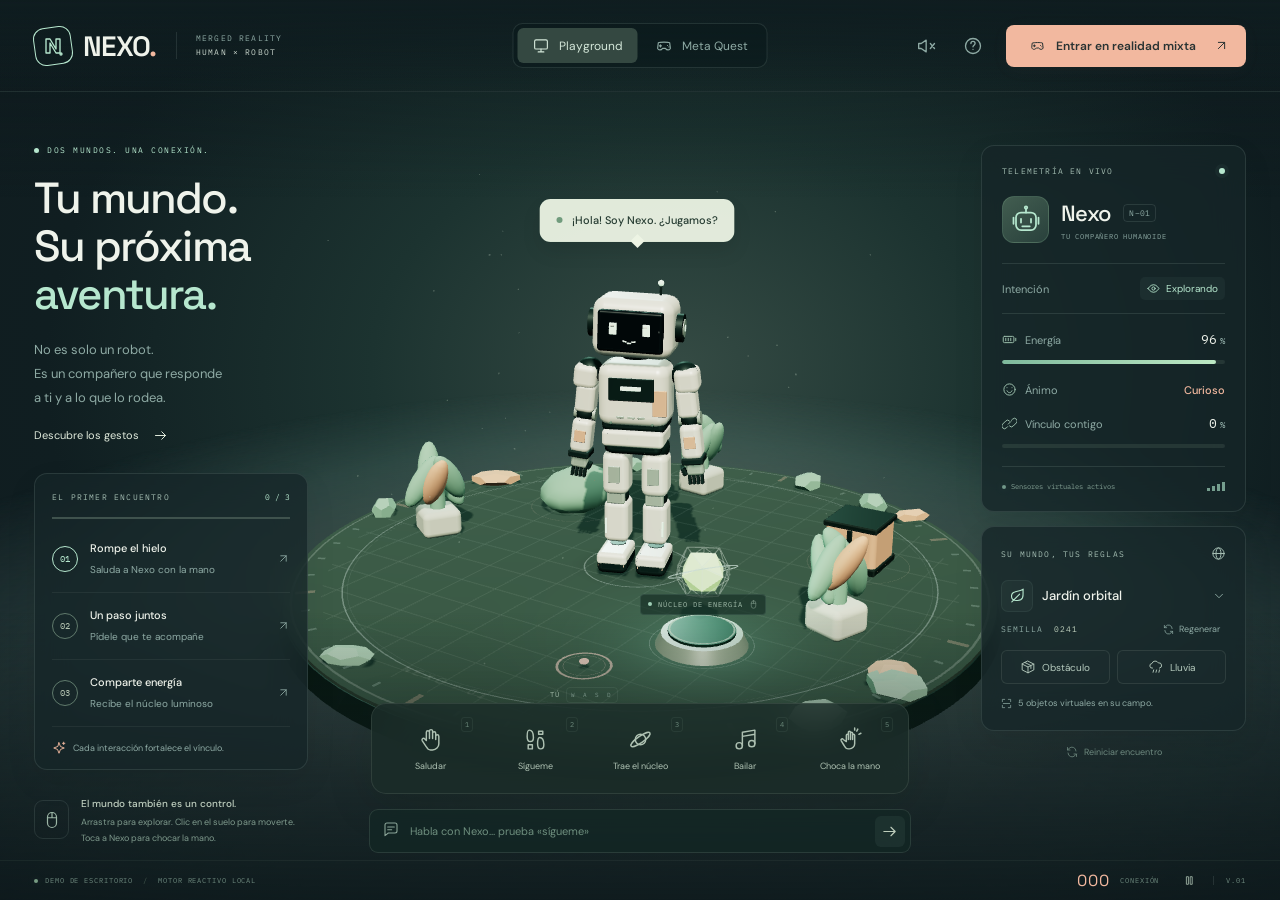
==== index.html @ 4de455b7 "Deploy Nexo as a GitHub Pages site Co-authored-by: arena-agent <297053741+arena-agent@users.noreply." ====
<!doctype html>
<html lang="es">
  <head>
    <meta charset="UTF-8" />
    <meta
      name="viewport"
      content="width=device-width, initial-scale=1, viewport-fit=cover"
    />
    <meta name="theme-color" content="#101d20" />
    <meta
      name="description"
      content="Nexo: un robot humanoide que responde a tus gestos y a un mundo generado. Playground de realidad mixta para Meta Quest 3 y 3S."
    />
    <title>Nexo — entre dos mundos</title>
    <link rel="icon" type="image/svg+xml" href="[data-uri]" />
    <script type="module">(function(){const t=document.createElement("link").relList;if(t&&t.supports&&t.supports("modulepreload"))return;for(const s of document.querySelectorAll('link[rel="modulepreload"]'))n(s);new MutationObserver(s=>{for(const r of s)if(r.type==="childList")for(const o of r.addedNodes)o.tagName==="LINK"&&o.rel==="modulepreload"&&n(o)}).observe(document,{childList:!0,subtree:!0});function e(s){const r={};return s.integrity&&(r.integrity=s.integrity),s.referrerPolicy&&(r.referrerPolicy=s.referrerPolicy),s.crossOrigin==="use-credentials"?r.credentials="include":s.crossOrigin==="anonymous"?r.credentials="omit":r.credentials="same-origin",r}function n(s){if(s.ep)return;s.ep=!0;const r=e(s);fetch(s.href,r)}})();/**
 * @license
 * Copyright 2010-2025 Three.js Authors
 * SPDX-License-Identifier: MIT
 */const Ba="180",Hi={ROTATE:0,DOLLY:1,PAN:2},zi={ROTATE:0,PAN:1,DOLLY_PAN:2,DOLLY_ROTATE:3},lu=0,ml=1,cu=2,ch=1,hh=2,An=3,qn=0,Ve=1,sn=2,Wn=0,Vi=1,gl=2,_l=3,vl=4,hu=5,si=100,uu=101,du=102,fu=103,pu=104,mu=200,gu=201,_u=202,vu=203,qo=204,Yo=205,xu=206,Mu=207,Su=208,yu=209,Eu=210,bu=211,Tu=212,wu=213,Au=214,jo=0,Ko=1,$o=2,Xi=3,Zo=4,Jo=5,Qo=6,ta=7,uh=0,Ru=1,Cu=2,Xn=0,Pu=1,Du=2,Lu=3,dh=4,Iu=5,Uu=6,Nu=7,fh=300,qi=301,Yi=302,ea=303,na=304,Rr=306,ia=1e3,ai=1001,sa=1002,Ze=1003,Fu=1004,Ns=1005,mn=1006,Or=1007,li=1008,xn=1009,ph=1010,mh=1011,xs=1012,za=1013,hi=1014,gn=1015,ws=1016,ka=1017,Ha=1018,Ms=1020,gh=35902,_h=35899,vh=1021,xh=1022,cn=1023,Ss=1026,ys=1027,Va=1028,Ga=1029,Mh=1030,Wa=1031,Xa=1033,fr=33776,pr=33777,mr=33778,gr=33779,ra=35840,oa=35841,aa=35842,la=35843,ca=36196,ha=37492,ua=37496,da=37808,fa=37809,pa=37810,ma=37811,ga=37812,_a=37813,va=37814,xa=37815,Ma=37816,Sa=37817,ya=37818,Ea=37819,ba=37820,Ta=37821,wa=36492,Aa=36494,Ra=36495,Ca=36283,Pa=36284,Da=36285,La=36286,Ou=3200,Bu=3201,Sh=0,zu=1,Vn="",Oe="srgb",ji="srgb-linear",Mr="linear",Qt="srgb",Si=7680,xl=519,ku=512,Hu=513,Vu=514,yh=515,Gu=516,Wu=517,Xu=518,qu=519,Ml=35044,Sl=35048,yl="300 es",_n=2e3,Sr=2001;class di{addEventListener(t,e){this._listeners===void 0&&(this._listeners={});const n=this._listeners;n[t]===void 0&&(n[t]=[]),n[t].indexOf(e)===-1&&n[t].push(e)}hasEventListener(t,e){const n=this._listeners;return n===void 0?!1:n[t]!==void 0&&n[t].indexOf(e)!==-1}removeEventListener(t,e){const n=this._listeners;if(n===void 0)return;const s=n[t];if(s!==void 0){const r=s.indexOf(e);r!==-1&&s.splice(r,1)}}dispatchEvent(t){const e=this._listeners;if(e===void 0)return;const n=e[t.type];if(n!==void 0){t.target=this;const s=n.slice(0);for(let r=0,o=s.length;r<o;r++)s[r].call(this,t);t.target=null}}}const Pe=["00","01","02","03","04","05","06","07","08","09","0a","0b","0c","0d","0e","0f","10","11","12","13","14","15","16","17","18","19","1a","1b","1c","1d","1e","1f","20","21","22","23","24","25","26","27","28","29","2a","2b","2c","2d","2e","2f","30","31","32","33","34","35","36","37","38","39","3a","3b","3c","3d","3e","3f","40","41","42","43","44","45","46","47","48","49","4a","4b","4c","4d","4e","4f","50","51","52","53","54","55","56","57","58","59","5a","5b","5c","5d","5e","5f","60","61","62","63","64","65","66","67","68","69","6a","6b","6c","6d","6e","6f","70","71","72","73","74","75","76","77","78","79","7a","7b","7c","7d","7e","7f","80","81","82","83","84","85","86","87","88","89","8a","8b","8c","8d","8e","8f","90","91","92","93","94","95","96","97","98","99","9a","9b","9c","9d","9e","9f","a0","a1","a2","a3","a4","a5","a6","a7","a8","a9","aa","ab","ac","ad","ae","af","b0","b1","b2","b3","b4","b5","b6","b7","b8","b9","ba","bb","bc","bd","be","bf","c0","c1","c2","c3","c4","c5","c6","c7","c8","c9","ca","cb","cc","cd","ce","cf","d0","d1","d2","d3","d4","d5","d6","d7","d8","d9","da","db","dc","dd","de","df","e0","e1","e2","e3","e4","e5","e6","e7","e8","e9","ea","eb","ec","ed","ee","ef","f0","f1","f2","f3","f4","f5","f6","f7","f8","f9","fa","fb","fc","fd","fe","ff"];let El=1234567;const Gi=Math.PI/180,Es=180/Math.PI;function Zi(){const i=Math.random()*4294967295|0,t=Math.random()*4294967295|0,e=Math.random()*4294967295|0,n=Math.random()*4294967295|0;return(Pe[i&255]+Pe[i>>8&255]+Pe[i>>16&255]+Pe[i>>24&255]+"-"+Pe[t&255]+Pe[t>>8&255]+"-"+Pe[t>>16&15|64]+Pe[t>>24&255]+"-"+Pe[e&63|128]+Pe[e>>8&255]+"-"+Pe[e>>16&255]+Pe[e>>24&255]+Pe[n&255]+Pe[n>>8&255]+Pe[n>>16&255]+Pe[n>>24&255]).toLowerCase()}function Ht(i,t,e){return Math.max(t,Math.min(e,i))}function qa(i,t){return(i%t+t)%t}function Yu(i,t,e,n,s){return n+(i-t)*(s-n)/(e-t)}function ju(i,t,e){return i!==t?(e-i)/(t-i):0}function fs(i,t,e){return(1-e)*i+e*t}function Ku(i,t,e,n){return fs(i,t,1-Math.exp(-e*n))}function $u(i,t=1){return t-Math.abs(qa(i,t*2)-t)}function Zu(i,t,e){return i<=t?0:i>=e?1:(i=(i-t)/(e-t),i*i*(3-2*i))}function Ju(i,t,e){return i<=t?0:i>=e?1:(i=(i-t)/(e-t),i*i*i*(i*(i*6-15)+10))}function Qu(i,t){return i+Math.floor(Math.random()*(t-i+1))}function td(i,t){return i+Math.random()*(t-i)}function ed(i){return i*(.5-Math.random())}function nd(i){i!==void 0&&(El=i);let t=El+=1831565813;return t=Math.imul(t^t>>>15,t|1),t^=t+Math.imul(t^t>>>7,t|61),((t^t>>>14)>>>0)/4294967296}function id(i){return i*Gi}function sd(i){return i*Es}function rd(i){return(i&i-1)===0&&i!==0}function od(i){return Math.pow(2,Math.ceil(Math.log(i)/Math.LN2))}function ad(i){return Math.pow(2,Math.floor(Math.log(i)/Math.LN2))}function ld(i,t,e,n,s){const r=Math.cos,o=Math.sin,a=r(e/2),l=o(e/2),c=r((t+n)/2),d=o((t+n)/2),u=r((t-n)/2),p=o((t-n)/2),f=r((n-t)/2),g=o((n-t)/2);switch(s){case"XYX":i.set(a*d,l*u,l*p,a*c);break;case"YZY":i.set(l*p,a*d,l*u,a*c);break;case"ZXZ":i.set(l*u,l*p,a*d,a*c);break;case"XZX":i.set(a*d,l*g,l*f,a*c);break;case"YXY":i.set(l*f,a*d,l*g,a*c);break;case"ZYZ":i.set(l*g,l*f,a*d,a*c);break;default:console.warn("THREE.MathUtils: .setQuaternionFromProperEuler() encountered an unknown order: "+s)}}function Bi(i,t){switch(t.constructor){case Float32Array:return i;case Uint32Array:return i/4294967295;case Uint16Array:return i/65535;case Uint8Array:return i/255;case Int32Array:return Math.max(i/2147483647,-1);case Int16Array:return Math.max(i/32767,-1);case Int8Array:return Math.max(i/127,-1);default:throw new Error("Invalid component type.")}}function Ne(i,t){switch(t.constructor){case Float32Array:return i;case Uint32Array:return Math.round(i*4294967295);case Uint16Array:return Math.round(i*65535);case Uint8Array:return Math.round(i*255);case Int32Array:return Math.round(i*2147483647);case Int16Array:return Math.round(i*32767);case Int8Array:return Math.round(i*127);default:throw new Error("Invalid component type.")}}const Pn={DEG2RAD:Gi,RAD2DEG:Es,generateUUID:Zi,clamp:Ht,euclideanModulo:qa,mapLinear:Yu,inverseLerp:ju,lerp:fs,damp:Ku,pingpong:$u,smoothstep:Zu,smootherstep:Ju,randInt:Qu,randFloat:td,randFloatSpread:ed,seededRandom:nd,degToRad:id,radToDeg:sd,isPowerOfTwo:rd,ceilPowerOfTwo:od,floorPowerOfTwo:ad,setQuaternionFromProperEuler:ld,normalize:Ne,denormalize:Bi};class Rt{constructor(t=0,e=0){Rt.prototype.isVector2=!0,this.x=t,this.y=e}get width(){return this.x}set width(t){this.x=t}get height(){return this.y}set height(t){this.y=t}set(t,e){return this.x=t,this.y=e,this}setScalar(t){return this.x=t,this.y=t,this}setX(t){return this.x=t,this}setY(t){return this.y=t,this}setComponent(t,e){switch(t){case 0:this.x=e;break;case 1:this.y=e;break;default:throw new Error("index is out of range: "+t)}return this}getComponent(t){switch(t){case 0:return this.x;case 1:return this.y;default:throw new Error("index is out of range: "+t)}}clone(){return new this.constructor(this.x,this.y)}copy(t){return this.x=t.x,this.y=t.y,this}add(t){return this.x+=t.x,this.y+=t.y,this}addScalar(t){return this.x+=t,this.y+=t,this}addVectors(t,e){return this.x=t.x+e.x,this.y=t.y+e.y,this}addScaledVector(t,e){return this.x+=t.x*e,this.y+=t.y*e,this}sub(t){return this.x-=t.x,this.y-=t.y,this}subScalar(t){return this.x-=t,this.y-=t,this}subVectors(t,e){return this.x=t.x-e.x,this.y=t.y-e.y,this}multiply(t){return this.x*=t.x,this.y*=t.y,this}multiplyScalar(t){return this.x*=t,this.y*=t,this}divide(t){return this.x/=t.x,this.y/=t.y,this}divideScalar(t){return this.multiplyScalar(1/t)}applyMatrix3(t){const e=this.x,n=this.y,s=t.elements;return this.x=s[0]*e+s[3]*n+s[6],this.y=s[1]*e+s[4]*n+s[7],this}min(t){return this.x=Math.min(this.x,t.x),this.y=Math.min(this.y,t.y),this}max(t){return this.x=Math.max(this.x,t.x),this.y=Math.max(this.y,t.y),this}clamp(t,e){return this.x=Ht(this.x,t.x,e.x),this.y=Ht(this.y,t.y,e.y),this}clampScalar(t,e){return this.x=Ht(this.x,t,e),this.y=Ht(this.y,t,e),this}clampLength(t,e){const n=this.length();return this.divideScalar(n||1).multiplyScalar(Ht(n,t,e))}floor(){return this.x=Math.floor(this.x),this.y=Math.floor(this.y),this}ceil(){return this.x=Math.ceil(this.x),this.y=Math.ceil(this.y),this}round(){return this.x=Math.round(this.x),this.y=Math.round(this.y),this}roundToZero(){return this.x=Math.trunc(this.x),this.y=Math.trunc(this.y),this}negate(){return this.x=-this.x,this.y=-this.y,this}dot(t){return this.x*t.x+this.y*t.y}cross(t){return this.x*t.y-this.y*t.x}lengthSq(){return this.x*this.x+this.y*this.y}length(){return Math.sqrt(this.x*this.x+this.y*this.y)}manhattanLength(){return Math.abs(this.x)+Math.abs(this.y)}normalize(){return this.divideScalar(this.length()||1)}angle(){return Math.atan2(-this.y,-this.x)+Math.PI}angleTo(t){const e=Math.sqrt(this.lengthSq()*t.lengthSq());if(e===0)return Math.PI/2;const n=this.dot(t)/e;return Math.acos(Ht(n,-1,1))}distanceTo(t){return Math.sqrt(this.distanceToSquared(t))}distanceToSquared(t){const e=this.x-t.x,n=this.y-t.y;return e*e+n*n}manhattanDistanceTo(t){return Math.abs(this.x-t.x)+Math.abs(this.y-t.y)}setLength(t){return this.normalize().multiplyScalar(t)}lerp(t,e){return this.x+=(t.x-this.x)*e,this.y+=(t.y-this.y)*e,this}lerpVectors(t,e,n){return this.x=t.x+(e.x-t.x)*n,this.y=t.y+(e.y-t.y)*n,this}equals(t){return t.x===this.x&&t.y===this.y}fromArray(t,e=0){return this.x=t[e],this.y=t[e+1],this}toArray(t=[],e=0){return t[e]=this.x,t[e+1]=this.y,t}fromBufferAttribute(t,e){return this.x=t.getX(e),this.y=t.getY(e),this}rotateAround(t,e){const n=Math.cos(e),s=Math.sin(e),r=this.x-t.x,o=this.y-t.y;return this.x=r*n-o*s+t.x,this.y=r*s+o*n+t.y,this}random(){return this.x=Math.random(),this.y=Math.random(),this}*[Symbol.iterator](){yield this.x,yield this.y}}class Ln{constructor(t=0,e=0,n=0,s=1){this.isQuaternion=!0,this._x=t,this._y=e,this._z=n,this._w=s}static slerpFlat(t,e,n,s,r,o,a){let l=n[s+0],c=n[s+1],d=n[s+2],u=n[s+3];const p=r[o+0],f=r[o+1],g=r[o+2],_=r[o+3];if(a===0){t[e+0]=l,t[e+1]=c,t[e+2]=d,t[e+3]=u;return}if(a===1){t[e+0]=p,t[e+1]=f,t[e+2]=g,t[e+3]=_;return}if(u!==_||l!==p||c!==f||d!==g){let m=1-a;const h=l*p+c*f+d*g+u*_,y=h>=0?1:-1,E=1-h*h;if(E>Number.EPSILON){const R=Math.sqrt(E),T=Math.atan2(R,h*y);m=Math.sin(m*T)/R,a=Math.sin(a*T)/R}const x=a*y;if(l=l*m+p*x,c=c*m+f*x,d=d*m+g*x,u=u*m+_*x,m===1-a){const R=1/Math.sqrt(l*l+c*c+d*d+u*u);l*=R,c*=R,d*=R,u*=R}}t[e]=l,t[e+1]=c,t[e+2]=d,t[e+3]=u}static multiplyQuaternionsFlat(t,e,n,s,r,o){const a=n[s],l=n[s+1],c=n[s+2],d=n[s+3],u=r[o],p=r[o+1],f=r[o+2],g=r[o+3];return t[e]=a*g+d*u+l*f-c*p,t[e+1]=l*g+d*p+c*u-a*f,t[e+2]=c*g+d*f+a*p-l*u,t[e+3]=d*g-a*u-l*p-c*f,t}get x(){return this._x}set x(t){this._x=t,this._onChangeCallback()}get y(){return this._y}set y(t){this._y=t,this._onChangeCallback()}get z(){return this._z}set z(t){this._z=t,this._onChangeCallback()}get w(){return this._w}set w(t){this._w=t,this._onChangeCallback()}set(t,e,n,s){return this._x=t,this._y=e,this._z=n,this._w=s,this._onChangeCallback(),this}clone(){return new this.constructor(this._x,this._y,this._z,this._w)}copy(t){return this._x=t.x,this._y=t.y,this._z=t.z,this._w=t.w,this._onChangeCallback(),this}setFromEuler(t,e=!0){const n=t._x,s=t._y,r=t._z,o=t._order,a=Math.cos,l=Math.sin,c=a(n/2),d=a(s/2),u=a(r/2),p=l(n/2),f=l(s/2),g=l(r/2);switch(o){case"XYZ":this._x=p*d*u+c*f*g,this._y=c*f*u-p*d*g,this._z=c*d*g+p*f*u,this._w=c*d*u-p*f*g;break;case"YXZ":this._x=p*d*u+c*f*g,this._y=c*f*u-p*d*g,this._z=c*d*g-p*f*u,this._w=c*d*u+p*f*g;break;case"ZXY":this._x=p*d*u-c*f*g,this._y=c*f*u+p*d*g,this._z=c*d*g+p*f*u,this._w=c*d*u-p*f*g;break;case"ZYX":this._x=p*d*u-c*f*g,this._y=c*f*u+p*d*g,this._z=c*d*g-p*f*u,this._w=c*d*u+p*f*g;break;case"YZX":this._x=p*d*u+c*f*g,this._y=c*f*u+p*d*g,this._z=c*d*g-p*f*u,this._w=c*d*u-p*f*g;break;case"XZY":this._x=p*d*u-c*f*g,this._y=c*f*u-p*d*g,this._z=c*d*g+p*f*u,this._w=c*d*u+p*f*g;break;default:console.warn("THREE.Quaternion: .setFromEuler() encountered an unknown order: "+o)}return e===!0&&this._onChangeCallback(),this}setFromAxisAngle(t,e){const n=e/2,s=Math.sin(n);return this._x=t.x*s,this._y=t.y*s,this._z=t.z*s,this._w=Math.cos(n),this._onChangeCallback(),this}setFromRotationMatrix(t){const e=t.elements,n=e[0],s=e[4],r=e[8],o=e[1],a=e[5],l=e[9],c=e[2],d=e[6],u=e[10],p=n+a+u;if(p>0){const f=.5/Math.sqrt(p+1);this._w=.25/f,this._x=(d-l)*f,this._y=(r-c)*f,this._z=(o-s)*f}else if(n>a&&n>u){const f=2*Math.sqrt(1+n-a-u);this._w=(d-l)/f,this._x=.25*f,this._y=(s+o)/f,this._z=(r+c)/f}else if(a>u){const f=2*Math.sqrt(1+a-n-u);this._w=(r-c)/f,this._x=(s+o)/f,this._y=.25*f,this._z=(l+d)/f}else{const f=2*Math.sqrt(1+u-n-a);this._w=(o-s)/f,this._x=(r+c)/f,this._y=(l+d)/f,this._z=.25*f}return this._onChangeCallback(),this}setFromUnitVectors(t,e){let n=t.dot(e)+1;return n<1e-8?(n=0,Math.abs(t.x)>Math.abs(t.z)?(this._x=-t.y,this._y=t.x,this._z=0,this._w=n):(this._x=0,this._y=-t.z,this._z=t.y,this._w=n)):(this._x=t.y*e.z-t.z*e.y,this._y=t.z*e.x-t.x*e.z,this._z=t.x*e.y-t.y*e.x,this._w=n),this.normalize()}angleTo(t){return 2*Math.acos(Math.abs(Ht(this.dot(t),-1,1)))}rotateTowards(t,e){const n=this.angleTo(t);if(n===0)return this;const s=Math.min(1,e/n);return this.slerp(t,s),this}identity(){return this.set(0,0,0,1)}invert(){return this.conjugate()}conjugate(){return this._x*=-1,this._y*=-1,this._z*=-1,this._onChangeCallback(),this}dot(t){return this._x*t._x+this._y*t._y+this._z*t._z+this._w*t._w}lengthSq(){return this._x*this._x+this._y*this._y+this._z*this._z+this._w*this._w}length(){return Math.sqrt(this._x*this._x+this._y*this._y+this._z*this._z+this._w*this._w)}normalize(){let t=this.length();return t===0?(this._x=0,this._y=0,this._z=0,this._w=1):(t=1/t,this._x=this._x*t,this._y=this._y*t,this._z=this._z*t,this._w=this._w*t),this._onChangeCallback(),this}multiply(t){return this.multiplyQuaternions(this,t)}premultiply(t){return this.multiplyQuaternions(t,this)}multiplyQuaternions(t,e){const n=t._x,s=t._y,r=t._z,o=t._w,a=e._x,l=e._y,c=e._z,d=e._w;return this._x=n*d+o*a+s*c-r*l,this._y=s*d+o*l+r*a-n*c,this._z=r*d+o*c+n*l-s*a,this._w=o*d-n*a-s*l-r*c,this._onChangeCallback(),this}slerp(t,e){if(e===0)return this;if(e===1)return this.copy(t);const n=this._x,s=this._y,r=this._z,o=this._w;let a=o*t._w+n*t._x+s*t._y+r*t._z;if(a<0?(this._w=-t._w,this._x=-t._x,this._y=-t._y,this._z=-t._z,a=-a):this.copy(t),a>=1)return this._w=o,this._x=n,this._y=s,this._z=r,this;const l=1-a*a;if(l<=Number.EPSILON){const f=1-e;return this._w=f*o+e*this._w,this._x=f*n+e*this._x,this._y=f*s+e*this._y,this._z=f*r+e*this._z,this.normalize(),this}const c=Math.sqrt(l),d=Math.atan2(c,a),u=Math.sin((1-e)*d)/c,p=Math.sin(e*d)/c;return this._w=o*u+this._w*p,this._x=n*u+this._x*p,this._y=s*u+this._y*p,this._z=r*u+this._z*p,this._onChangeCallback(),this}slerpQuaternions(t,e,n){return this.copy(t).slerp(e,n)}random(){const t=2*Math.PI*Math.random(),e=2*Math.PI*Math.random(),n=Math.random(),s=Math.sqrt(1-n),r=Math.sqrt(n);return this.set(s*Math.sin(t),s*Math.cos(t),r*Math.sin(e),r*Math.cos(e))}equals(t){return t._x===this._x&&t._y===this._y&&t._z===this._z&&t._w===this._w}fromArray(t,e=0){return this._x=t[e],this._y=t[e+1],this._z=t[e+2],this._w=t[e+3],this._onChangeCallback(),this}toArray(t=[],e=0){return t[e]=this._x,t[e+1]=this._y,t[e+2]=this._z,t[e+3]=this._w,t}fromBufferAttribute(t,e){return this._x=t.getX(e),this._y=t.getY(e),this._z=t.getZ(e),this._w=t.getW(e),this._onChangeCallback(),this}toJSON(){return this.toArray()}_onChange(t){return this._onChangeCallback=t,this}_onChangeCallback(){}*[Symbol.iterator](){yield this._x,yield this._y,yield this._z,yield this._w}}class D{constructor(t=0,e=0,n=0){D.prototype.isVector3=!0,this.x=t,this.y=e,this.z=n}set(t,e,n){return n===void 0&&(n=this.z),this.x=t,this.y=e,this.z=n,this}setScalar(t){return this.x=t,this.y=t,this.z=t,this}setX(t){return this.x=t,this}setY(t){return this.y=t,this}setZ(t){return this.z=t,this}setComponent(t,e){switch(t){case 0:this.x=e;break;case 1:this.y=e;break;case 2:this.z=e;break;default:throw new Error("index is out of range: "+t)}return this}getComponent(t){switch(t){case 0:return this.x;case 1:return this.y;case 2:return this.z;default:throw new Error("index is out of range: "+t)}}clone(){return new this.constructor(this.x,this.y,this.z)}copy(t){return this.x=t.x,this.y=t.y,this.z=t.z,this}add(t){return this.x+=t.x,this.y+=t.y,this.z+=t.z,this}addScalar(t){return this.x+=t,this.y+=t,this.z+=t,this}addVectors(t,e){return this.x=t.x+e.x,this.y=t.y+e.y,this.z=t.z+e.z,this}addScaledVector(t,e){return this.x+=t.x*e,this.y+=t.y*e,this.z+=t.z*e,this}sub(t){return this.x-=t.x,this.y-=t.y,this.z-=t.z,this}subScalar(t){return this.x-=t,this.y-=t,this.z-=t,this}subVectors(t,e){return this.x=t.x-e.x,this.y=t.y-e.y,this.z=t.z-e.z,this}multiply(t){return this.x*=t.x,this.y*=t.y,this.z*=t.z,this}multiplyScalar(t){return this.x*=t,this.y*=t,this.z*=t,this}multiplyVectors(t,e){return this.x=t.x*e.x,this.y=t.y*e.y,this.z=t.z*e.z,this}applyEuler(t){return this.applyQuaternion(bl.setFromEuler(t))}applyAxisAngle(t,e){return this.applyQuaternion(bl.setFromAxisAngle(t,e))}applyMatrix3(t){const e=this.x,n=this.y,s=this.z,r=t.elements;return this.x=r[0]*e+r[3]*n+r[6]*s,this.y=r[1]*e+r[4]*n+r[7]*s,this.z=r[2]*e+r[5]*n+r[8]*s,this}applyNormalMatrix(t){return this.applyMatrix3(t).normalize()}applyMatrix4(t){const e=this.x,n=this.y,s=this.z,r=t.elements,o=1/(r[3]*e+r[7]*n+r[11]*s+r[15]);return this.x=(r[0]*e+r[4]*n+r[8]*s+r[12])*o,this.y=(r[1]*e+r[5]*n+r[9]*s+r[13])*o,this.z=(r[2]*e+r[6]*n+r[10]*s+r[14])*o,this}applyQuaternion(t){const e=this.x,n=this.y,s=this.z,r=t.x,o=t.y,a=t.z,l=t.w,c=2*(o*s-a*n),d=2*(a*e-r*s),u=2*(r*n-o*e);return this.x=e+l*c+o*u-a*d,this.y=n+l*d+a*c-r*u,this.z=s+l*u+r*d-o*c,this}project(t){return this.applyMatrix4(t.matrixWorldInverse).applyMatrix4(t.projectionMatrix)}unproject(t){return this.applyMatrix4(t.projectionMatrixInverse).applyMatrix4(t.matrixWorld)}transformDirection(t){const e=this.x,n=this.y,s=this.z,r=t.elements;return this.x=r[0]*e+r[4]*n+r[8]*s,this.y=r[1]*e+r[5]*n+r[9]*s,this.z=r[2]*e+r[6]*n+r[10]*s,this.normalize()}divide(t){return this.x/=t.x,this.y/=t.y,this.z/=t.z,this}divideScalar(t){return this.multiplyScalar(1/t)}min(t){return this.x=Math.min(this.x,t.x),this.y=Math.min(this.y,t.y),this.z=Math.min(this.z,t.z),this}max(t){return this.x=Math.max(this.x,t.x),this.y=Math.max(this.y,t.y),this.z=Math.max(this.z,t.z),this}clamp(t,e){return this.x=Ht(this.x,t.x,e.x),this.y=Ht(this.y,t.y,e.y),this.z=Ht(this.z,t.z,e.z),this}clampScalar(t,e){return this.x=Ht(this.x,t,e),this.y=Ht(this.y,t,e),this.z=Ht(this.z,t,e),this}clampLength(t,e){const n=this.length();return this.divideScalar(n||1).multiplyScalar(Ht(n,t,e))}floor(){return this.x=Math.floor(this.x),this.y=Math.floor(this.y),this.z=Math.floor(this.z),this}ceil(){return this.x=Math.ceil(this.x),this.y=Math.ceil(this.y),this.z=Math.ceil(this.z),this}round(){return this.x=Math.round(this.x),this.y=Math.round(this.y),this.z=Math.round(this.z),this}roundToZero(){return this.x=Math.trunc(this.x),this.y=Math.trunc(this.y),this.z=Math.trunc(this.z),this}negate(){return this.x=-this.x,this.y=-this.y,this.z=-this.z,this}dot(t){return this.x*t.x+this.y*t.y+this.z*t.z}lengthSq(){return this.x*this.x+this.y*this.y+this.z*this.z}length(){return Math.sqrt(this.x*this.x+this.y*this.y+this.z*this.z)}manhattanLength(){return Math.abs(this.x)+Math.abs(this.y)+Math.abs(this.z)}normalize(){return this.divideScalar(this.length()||1)}setLength(t){return this.normalize().multiplyScalar(t)}lerp(t,e){return this.x+=(t.x-this.x)*e,this.y+=(t.y-this.y)*e,this.z+=(t.z-this.z)*e,this}lerpVectors(t,e,n){return this.x=t.x+(e.x-t.x)*n,this.y=t.y+(e.y-t.y)*n,this.z=t.z+(e.z-t.z)*n,this}cross(t){return this.crossVectors(this,t)}crossVectors(t,e){const n=t.x,s=t.y,r=t.z,o=e.x,a=e.y,l=e.z;return this.x=s*l-r*a,this.y=r*o-n*l,this.z=n*a-s*o,this}projectOnVector(t){const e=t.lengthSq();if(e===0)return this.set(0,0,0);const n=t.dot(this)/e;return this.copy(t).multiplyScalar(n)}projectOnPlane(t){return Br.copy(this).projectOnVector(t),this.sub(Br)}reflect(t){return this.sub(Br.copy(t).multiplyScalar(2*this.dot(t)))}angleTo(t){const e=Math.sqrt(this.lengthSq()*t.lengthSq());if(e===0)return Math.PI/2;const n=this.dot(t)/e;return Math.acos(Ht(n,-1,1))}distanceTo(t){return Math.sqrt(this.distanceToSquared(t))}distanceToSquared(t){const e=this.x-t.x,n=this.y-t.y,s=this.z-t.z;return e*e+n*n+s*s}manhattanDistanceTo(t){return Math.abs(this.x-t.x)+Math.abs(this.y-t.y)+Math.abs(this.z-t.z)}setFromSpherical(t){return this.setFromSphericalCoords(t.radius,t.phi,t.theta)}setFromSphericalCoords(t,e,n){const s=Math.sin(e)*t;return this.x=s*Math.sin(n),this.y=Math.cos(e)*t,this.z=s*Math.cos(n),this}setFromCylindrical(t){return this.setFromCylindricalCoords(t.radius,t.theta,t.y)}setFromCylindricalCoords(t,e,n){return this.x=t*Math.sin(e),this.y=n,this.z=t*Math.cos(e),this}setFromMatrixPosition(t){const e=t.elements;return this.x=e[12],this.y=e[13],this.z=e[14],this}setFromMatrixScale(t){const e=this.setFromMatrixColumn(t,0).length(),n=this.setFromMatrixColumn(t,1).length(),s=this.setFromMatrixColumn(t,2).length();return this.x=e,this.y=n,this.z=s,this}setFromMatrixColumn(t,e){return this.fromArray(t.elements,e*4)}setFromMatrix3Column(t,e){return this.fromArray(t.elements,e*3)}setFromEuler(t){return this.x=t._x,this.y=t._y,this.z=t._z,this}setFromColor(t){return this.x=t.r,this.y=t.g,this.z=t.b,this}equals(t){return t.x===this.x&&t.y===this.y&&t.z===this.z}fromArray(t,e=0){return this.x=t[e],this.y=t[e+1],this.z=t[e+2],this}toArray(t=[],e=0){return t[e]=this.x,t[e+1]=this.y,t[e+2]=this.z,t}fromBufferAttribute(t,e){return this.x=t.getX(e),this.y=t.getY(e),this.z=t.getZ(e),this}random(){return this.x=Math.random(),this.y=Math.random(),this.z=Math.random(),this}randomDirection(){const t=Math.random()*Math.PI*2,e=Math.random()*2-1,n=Math.sqrt(1-e*e);return this.x=n*Math.cos(t),this.y=e,this.z=n*Math.sin(t),this}*[Symbol.iterator](){yield this.x,yield this.y,yield this.z}}const Br=new D,bl=new Ln;class Ft{constructor(t,e,n,s,r,o,a,l,c){Ft.prototype.isMatrix3=!0,this.elements=[1,0,0,0,1,0,0,0,1],t!==void 0&&this.set(t,e,n,s,r,o,a,l,c)}set(t,e,n,s,r,o,a,l,c){const d=this.elements;return d[0]=t,d[1]=s,d[2]=a,d[3]=e,d[4]=r,d[5]=l,d[6]=n,d[7]=o,d[8]=c,this}identity(){return this.set(1,0,0,0,1,0,0,0,1),this}copy(t){const e=this.elements,n=t.elements;return e[0]=n[0],e[1]=n[1],e[2]=n[2],e[3]=n[3],e[4]=n[4],e[5]=n[5],e[6]=n[6],e[7]=n[7],e[8]=n[8],this}extractBasis(t,e,n){return t.setFromMatrix3Column(this,0),e.setFromMatrix3Column(this,1),n.setFromMatrix3Column(this,2),this}setFromMatrix4(t){const e=t.elements;return this.set(e[0],e[4],e[8],e[1],e[5],e[9],e[2],e[6],e[10]),this}multiply(t){return this.multiplyMatrices(this,t)}premultiply(t){return this.multiplyMatrices(t,this)}multiplyMatrices(t,e){const n=t.elements,s=e.elements,r=this.elements,o=n[0],a=n[3],l=n[6],c=n[1],d=n[4],u=n[7],p=n[2],f=n[5],g=n[8],_=s[0],m=s[3],h=s[6],y=s[1],E=s[4],x=s[7],R=s[2],T=s[5],w=s[8];return r[0]=o*_+a*y+l*R,r[3]=o*m+a*E+l*T,r[6]=o*h+a*x+l*w,r[1]=c*_+d*y+u*R,r[4]=c*m+d*E+u*T,r[7]=c*h+d*x+u*w,r[2]=p*_+f*y+g*R,r[5]=p*m+f*E+g*T,r[8]=p*h+f*x+g*w,this}multiplyScalar(t){const e=this.elements;return e[0]*=t,e[3]*=t,e[6]*=t,e[1]*=t,e[4]*=t,e[7]*=t,e[2]*=t,e[5]*=t,e[8]*=t,this}determinant(){const t=this.elements,e=t[0],n=t[1],s=t[2],r=t[3],o=t[4],a=t[5],l=t[6],c=t[7],d=t[8];return e*o*d-e*a*c-n*r*d+n*a*l+s*r*c-s*o*l}invert(){const t=this.elements,e=t[0],n=t[1],s=t[2],r=t[3],o=t[4],a=t[5],l=t[6],c=t[7],d=t[8],u=d*o-a*c,p=a*l-d*r,f=c*r-o*l,g=e*u+n*p+s*f;if(g===0)return this.set(0,0,0,0,0,0,0,0,0);const _=1/g;return t[0]=u*_,t[1]=(s*c-d*n)*_,t[2]=(a*n-s*o)*_,t[3]=p*_,t[4]=(d*e-s*l)*_,t[5]=(s*r-a*e)*_,t[6]=f*_,t[7]=(n*l-c*e)*_,t[8]=(o*e-n*r)*_,this}transpose(){let t;const e=this.elements;return t=e[1],e[1]=e[3],e[3]=t,t=e[2],e[2]=e[6],e[6]=t,t=e[5],e[5]=e[7],e[7]=t,this}getNormalMatrix(t){return this.setFromMatrix4(t).invert().transpose()}transposeIntoArray(t){const e=this.elements;return t[0]=e[0],t[1]=e[3],t[2]=e[6],t[3]=e[1],t[4]=e[4],t[5]=e[7],t[6]=e[2],t[7]=e[5],t[8]=e[8],this}setUvTransform(t,e,n,s,r,o,a){const l=Math.cos(r),c=Math.sin(r);return this.set(n*l,n*c,-n*(l*o+c*a)+o+t,-s*c,s*l,-s*(-c*o+l*a)+a+e,0,0,1),this}scale(t,e){return this.premultiply(zr.makeScale(t,e)),this}rotate(t){return this.premultiply(zr.makeRotation(-t)),this}translate(t,e){return this.premultiply(zr.makeTranslation(t,e)),this}makeTranslation(t,e){return t.isVector2?this.set(1,0,t.x,0,1,t.y,0,0,1):this.set(1,0,t,0,1,e,0,0,1),this}makeRotation(t){const e=Math.cos(t),n=Math.sin(t);return this.set(e,-n,0,n,e,0,0,0,1),this}makeScale(t,e){return this.set(t,0,0,0,e,0,0,0,1),this}equals(t){const e=this.elements,n=t.elements;for(let s=0;s<9;s++)if(e[s]!==n[s])return!1;return!0}fromArray(t,e=0){for(let n=0;n<9;n++)this.elements[n]=t[n+e];return this}toArray(t=[],e=0){const n=this.elements;return t[e]=n[0],t[e+1]=n[1],t[e+2]=n[2],t[e+3]=n[3],t[e+4]=n[4],t[e+5]=n[5],t[e+6]=n[6],t[e+7]=n[7],t[e+8]=n[8],t}clone(){return new this.constructor().fromArray(this.elements)}}const zr=new Ft;function Eh(i){for(let t=i.length-1;t>=0;--t)if(i[t]>=65535)return!0;return!1}function yr(i){return document.createElementNS("http://www.w3.org/1999/xhtml",i)}function cd(){const i=yr("canvas");return i.style.display="block",i}const Tl={};function bs(i){i in Tl||(Tl[i]=!0,console.warn(i))}function hd(i,t,e){return new Promise(function(n,s){function r(){switch(i.clientWaitSync(t,i.SYNC_FLUSH_COMMANDS_BIT,0)){case i.WAIT_FAILED:s();break;case i.TIMEOUT_EXPIRED:setTimeout(r,e);break;default:n()}}setTimeout(r,e)})}const wl=new Ft().set(.4123908,.3575843,.1804808,.212639,.7151687,.0721923,.0193308,.1191948,.9505322),Al=new Ft().set(3.2409699,-1.5373832,-.4986108,-.9692436,1.8759675,.0415551,.0556301,-.203977,1.0569715);function ud(){const i={enabled:!0,workingColorSpace:ji,spaces:{},convert:function(s,r,o){return this.enabled===!1||r===o||!r||!o||(this.spaces[r].transfer===Qt&&(s.r=Dn(s.r),s.g=Dn(s.g),s.b=Dn(s.b)),this.spaces[r].primaries!==this.spaces[o].primaries&&(s.applyMatrix3(this.spaces[r].toXYZ),s.applyMatrix3(this.spaces[o].fromXYZ)),this.spaces[o].transfer===Qt&&(s.r=Wi(s.r),s.g=Wi(s.g),s.b=Wi(s.b))),s},workingToColorSpace:function(s,r){return this.convert(s,this.workingColorSpace,r)},colorSpaceToWorking:function(s,r){return this.convert(s,r,this.workingColorSpace)},getPrimaries:function(s){return this.spaces[s].primaries},getTransfer:function(s){return s===Vn?Mr:this.spaces[s].transfer},getToneMappingMode:function(s){return this.spaces[s].outputColorSpaceConfig.toneMappingMode||"standard"},getLuminanceCoefficients:function(s,r=this.workingColorSpace){return s.fromArray(this.spaces[r].luminanceCoefficients)},define:function(s){Object.assign(this.spaces,s)},_getMatrix:function(s,r,o){return s.copy(this.spaces[r].toXYZ).multiply(this.spaces[o].fromXYZ)},_getDrawingBufferColorSpace:function(s){return this.spaces[s].outputColorSpaceConfig.drawingBufferColorSpace},_getUnpackColorSpace:function(s=this.workingColorSpace){return this.spaces[s].workingColorSpaceConfig.unpackColorSpace},fromWorkingColorSpace:function(s,r){return bs("THREE.ColorManagement: .fromWorkingColorSpace() has been renamed to .workingToColorSpace()."),i.workingToColorSpace(s,r)},toWorkingColorSpace:function(s,r){return bs("THREE.ColorManagement: .toWorkingColorSpace() has been renamed to .colorSpaceToWorking()."),i.colorSpaceToWorking(s,r)}},t=[.64,.33,.3,.6,.15,.06],e=[.2126,.7152,.0722],n=[.3127,.329];return i.define({[ji]:{primaries:t,whitePoint:n,transfer:Mr,toXYZ:wl,fromXYZ:Al,luminanceCoefficients:e,workingColorSpaceConfig:{unpackColorSpace:Oe},outputColorSpaceConfig:{drawingBufferColorSpace:Oe}},[Oe]:{primaries:t,whitePoint:n,transfer:Qt,toXYZ:wl,fromXYZ:Al,luminanceCoefficients:e,outputColorSpaceConfig:{drawingBufferColorSpace:Oe}}}),i}const Yt=ud();function Dn(i){return i<.04045?i*.0773993808:Math.pow(i*.9478672986+.0521327014,2.4)}function Wi(i){return i<.0031308?i*12.92:1.055*Math.pow(i,.41666)-.055}let yi;class dd{static getDataURL(t,e="image/png"){if(/^data:/i.test(t.src)||typeof HTMLCanvasElement>"u")return t.src;let n;if(t instanceof HTMLCanvasElement)n=t;else{yi===void 0&&(yi=yr("canvas")),yi.width=t.width,yi.height=t.height;const s=yi.getContext("2d");t instanceof ImageData?s.putImageData(t,0,0):s.drawImage(t,0,0,t.width,t.height),n=yi}return n.toDataURL(e)}static sRGBToLinear(t){if(typeof HTMLImageElement<"u"&&t instanceof HTMLImageElement||typeof HTMLCanvasElement<"u"&&t instanceof HTMLCanvasElement||typeof ImageBitmap<"u"&&t instanceof ImageBitmap){const e=yr("canvas");e.width=t.width,e.height=t.height;const n=e.getContext("2d");n.drawImage(t,0,0,t.width,t.height);const s=n.getImageData(0,0,t.width,t.height),r=s.data;for(let o=0;o<r.length;o++)r[o]=Dn(r[o]/255)*255;return n.putImageData(s,0,0),e}else if(t.data){const e=t.data.slice(0);for(let n=0;n<e.length;n++)e instanceof Uint8Array||e instanceof Uint8ClampedArray?e[n]=Math.floor(Dn(e[n]/255)*255):e[n]=Dn(e[n]);return{data:e,width:t.width,height:t.height}}else return console.warn("THREE.ImageUtils.sRGBToLinear(): Unsupported image type. No color space conversion applied."),t}}let fd=0;class Ya{constructor(t=null){this.isSource=!0,Object.defineProperty(this,"id",{value:fd++}),this.uuid=Zi(),this.data=t,this.dataReady=!0,this.version=0}getSize(t){const e=this.data;return typeof HTMLVideoElement<"u"&&e instanceof HTMLVideoElement?t.set(e.videoWidth,e.videoHeight,0):e instanceof VideoFrame?t.set(e.displayHeight,e.displayWidth,0):e!==null?t.set(e.width,e.height,e.depth||0):t.set(0,0,0),t}set needsUpdate(t){t===!0&&this.version++}toJSON(t){const e=t===void 0||typeof t=="string";if(!e&&t.images[this.uuid]!==void 0)return t.images[this.uuid];const n={uuid:this.uuid,url:""},s=this.data;if(s!==null){let r;if(Array.isArray(s)){r=[];for(let o=0,a=s.length;o<a;o++)s[o].isDataTexture?r.push(kr(s[o].image)):r.push(kr(s[o]))}else r=kr(s);n.url=r}return e||(t.images[this.uuid]=n),n}}function kr(i){return typeof HTMLImageElement<"u"&&i instanceof HTMLImageElement||typeof HTMLCanvasElement<"u"&&i instanceof HTMLCanvasElement||typeof ImageBitmap<"u"&&i instanceof ImageBitmap?dd.getDataURL(i):i.data?{data:Array.from(i.data),width:i.width,height:i.height,type:i.data.constructor.name}:(console.warn("THREE.Texture: Unable to serialize Texture."),{})}let pd=0;const Hr=new D;class Le extends di{constructor(t=Le.DEFAULT_IMAGE,e=Le.DEFAULT_MAPPING,n=ai,s=ai,r=mn,o=li,a=cn,l=xn,c=Le.DEFAULT_ANISOTROPY,d=Vn){super(),this.isTexture=!0,Object.defineProperty(this,"id",{value:pd++}),this.uuid=Zi(),this.name="",this.source=new Ya(t),this.mipmaps=[],this.mapping=e,this.channel=0,this.wrapS=n,this.wrapT=s,this.magFilter=r,this.minFilter=o,this.anisotropy=c,this.format=a,this.internalFormat=null,this.type=l,this.offset=new Rt(0,0),this.repeat=new Rt(1,1),this.center=new Rt(0,0),this.rotation=0,this.matrixAutoUpdate=!0,this.matrix=new Ft,this.generateMipmaps=!0,this.premultiplyAlpha=!1,this.flipY=!0,this.unpackAlignment=4,this.colorSpace=d,this.userData={},this.updateRanges=[],this.version=0,this.onUpdate=null,this.renderTarget=null,this.isRenderTargetTexture=!1,this.isArrayTexture=!!(t&&t.depth&&t.depth>1),this.pmremVersion=0}get width(){return this.source.getSize(Hr).x}get height(){return this.source.getSize(Hr).y}get depth(){return this.source.getSize(Hr).z}get image(){return this.source.data}set image(t=null){this.source.data=t}updateMatrix(){this.matrix.setUvTransform(this.offset.x,this.offset.y,this.repeat.x,this.repeat.y,this.rotation,this.center.x,this.center.y)}addUpdateRange(t,e){this.updateRanges.push({start:t,count:e})}clearUpdateRanges(){this.updateRanges.length=0}clone(){return new this.constructor().copy(this)}copy(t){return this.name=t.name,this.source=t.source,this.mipmaps=t.mipmaps.slice(0),this.mapping=t.mapping,this.channel=t.channel,this.wrapS=t.wrapS,this.wrapT=t.wrapT,this.magFilter=t.magFilter,this.minFilter=t.minFilter,this.anisotropy=t.anisotropy,this.format=t.format,this.internalFormat=t.internalFormat,this.type=t.type,this.offset.copy(t.offset),this.repeat.copy(t.repeat),this.center.copy(t.center),this.rotation=t.rotation,this.matrixAutoUpdate=t.matrixAutoUpdate,this.matrix.copy(t.matrix),this.generateMipmaps=t.generateMipmaps,this.premultiplyAlpha=t.premultiplyAlpha,this.flipY=t.flipY,this.unpackAlignment=t.unpackAlignment,this.colorSpace=t.colorSpace,this.renderTarget=t.renderTarget,this.isRenderTargetTexture=t.isRenderTargetTexture,this.isArrayTexture=t.isArrayTexture,this.userData=JSON.parse(JSON.stringify(t.userData)),this.needsUpdate=!0,this}setValues(t){for(const e in t){const n=t[e];if(n===void 0){console.warn(`THREE.Texture.setValues(): parameter '${e}' has value of undefined.`);continue}const s=this[e];if(s===void 0){console.warn(`THREE.Texture.setValues(): property '${e}' does not exist.`);continue}s&&n&&s.isVector2&&n.isVector2||s&&n&&s.isVector3&&n.isVector3||s&&n&&s.isMatrix3&&n.isMatrix3?s.copy(n):this[e]=n}}toJSON(t){const e=t===void 0||typeof t=="string";if(!e&&t.textures[this.uuid]!==void 0)return t.textures[this.uuid];const n={metadata:{version:4.7,type:"Texture",generator:"Texture.toJSON"},uuid:this.uuid,name:this.name,image:this.source.toJSON(t).uuid,mapping:this.mapping,channel:this.channel,repeat:[this.repeat.x,this.repeat.y],offset:[this.offset.x,this.offset.y],center:[this.center.x,this.center.y],rotation:this.rotation,wrap:[this.wrapS,this.wrapT],format:this.format,internalFormat:this.internalFormat,type:this.type,colorSpace:this.colorSpace,minFilter:this.minFilter,magFilter:this.magFilter,anisotropy:this.anisotropy,flipY:this.flipY,generateMipmaps:this.generateMipmaps,premultiplyAlpha:this.premultiplyAlpha,unpackAlignment:this.unpackAlignment};return Object.keys(this.userData).length>0&&(n.userData=this.userData),e||(t.textures[this.uuid]=n),n}dispose(){this.dispatchEvent({type:"dispose"})}transformUv(t){if(this.mapping!==fh)return t;if(t.applyMatrix3(this.matrix),t.x<0||t.x>1)switch(this.wrapS){case ia:t.x=t.x-Math.floor(t.x);break;case ai:t.x=t.x<0?0:1;break;case sa:Math.abs(Math.floor(t.x)%2)===1?t.x=Math.ceil(t.x)-t.x:t.x=t.x-Math.floor(t.x);break}if(t.y<0||t.y>1)switch(this.wrapT){case ia:t.y=t.y-Math.floor(t.y);break;case ai:t.y=t.y<0?0:1;break;case sa:Math.abs(Math.floor(t.y)%2)===1?t.y=Math.ceil(t.y)-t.y:t.y=t.y-Math.floor(t.y);break}return this.flipY&&(t.y=1-t.y),t}set needsUpdate(t){t===!0&&(this.version++,this.source.needsUpdate=!0)}set needsPMREMUpdate(t){t===!0&&this.pmremVersion++}}Le.DEFAULT_IMAGE=null;Le.DEFAULT_MAPPING=fh;Le.DEFAULT_ANISOTROPY=1;class ee{constructor(t=0,e=0,n=0,s=1){ee.prototype.isVector4=!0,this.x=t,this.y=e,this.z=n,this.w=s}get width(){return this.z}set width(t){this.z=t}get height(){return this.w}set height(t){this.w=t}set(t,e,n,s){return this.x=t,this.y=e,this.z=n,this.w=s,this}setScalar(t){return this.x=t,this.y=t,this.z=t,this.w=t,this}setX(t){return this.x=t,this}setY(t){return this.y=t,this}setZ(t){return this.z=t,this}setW(t){return this.w=t,this}setComponent(t,e){switch(t){case 0:this.x=e;break;case 1:this.y=e;break;case 2:this.z=e;break;case 3:this.w=e;break;default:throw new Error("index is out of range: "+t)}return this}getComponent(t){switch(t){case 0:return this.x;case 1:return this.y;case 2:return this.z;case 3:return this.w;default:throw new Error("index is out of range: "+t)}}clone(){return new this.constructor(this.x,this.y,this.z,this.w)}copy(t){return this.x=t.x,this.y=t.y,this.z=t.z,this.w=t.w!==void 0?t.w:1,this}add(t){return this.x+=t.x,this.y+=t.y,this.z+=t.z,this.w+=t.w,this}addScalar(t){return this.x+=t,this.y+=t,this.z+=t,this.w+=t,this}addVectors(t,e){return this.x=t.x+e.x,this.y=t.y+e.y,this.z=t.z+e.z,this.w=t.w+e.w,this}addScaledVector(t,e){return this.x+=t.x*e,this.y+=t.y*e,this.z+=t.z*e,this.w+=t.w*e,this}sub(t){return this.x-=t.x,this.y-=t.y,this.z-=t.z,this.w-=t.w,this}subScalar(t){return this.x-=t,this.y-=t,this.z-=t,this.w-=t,this}subVectors(t,e){return this.x=t.x-e.x,this.y=t.y-e.y,this.z=t.z-e.z,this.w=t.w-e.w,this}multiply(t){return this.x*=t.x,this.y*=t.y,this.z*=t.z,this.w*=t.w,this}multiplyScalar(t){return this.x*=t,this.y*=t,this.z*=t,this.w*=t,this}applyMatrix4(t){const e=this.x,n=this.y,s=this.z,r=this.w,o=t.elements;return this.x=o[0]*e+o[4]*n+o[8]*s+o[12]*r,this.y=o[1]*e+o[5]*n+o[9]*s+o[13]*r,this.z=o[2]*e+o[6]*n+o[10]*s+o[14]*r,this.w=o[3]*e+o[7]*n+o[11]*s+o[15]*r,this}divide(t){return this.x/=t.x,this.y/=t.y,this.z/=t.z,this.w/=t.w,this}divideScalar(t){return this.multiplyScalar(1/t)}setAxisAngleFromQuaternion(t){this.w=2*Math.acos(t.w);const e=Math.sqrt(1-t.w*t.w);return e<1e-4?(this.x=1,this.y=0,this.z=0):(this.x=t.x/e,this.y=t.y/e,this.z=t.z/e),this}setAxisAngleFromRotationMatrix(t){let e,n,s,r;const l=t.elements,c=l[0],d=l[4],u=l[8],p=l[1],f=l[5],g=l[9],_=l[2],m=l[6],h=l[10];if(Math.abs(d-p)<.01&&Math.abs(u-_)<.01&&Math.abs(g-m)<.01){if(Math.abs(d+p)<.1&&Math.abs(u+_)<.1&&Math.abs(g+m)<.1&&Math.abs(c+f+h-3)<.1)return this.set(1,0,0,0),this;e=Math.PI;const E=(c+1)/2,x=(f+1)/2,R=(h+1)/2,T=(d+p)/4,w=(u+_)/4,C=(g+m)/4;return E>x&&E>R?E<.01?(n=0,s=.707106781,r=.707106781):(n=Math.sqrt(E),s=T/n,r=w/n):x>R?x<.01?(n=.707106781,s=0,r=.707106781):(s=Math.sqrt(x),n=T/s,r=C/s):R<.01?(n=.707106781,s=.707106781,r=0):(r=Math.sqrt(R),n=w/r,s=C/r),this.set(n,s,r,e),this}let y=Math.sqrt((m-g)*(m-g)+(u-_)*(u-_)+(p-d)*(p-d));return Math.abs(y)<.001&&(y=1),this.x=(m-g)/y,this.y=(u-_)/y,this.z=(p-d)/y,this.w=Math.acos((c+f+h-1)/2),this}setFromMatrixPosition(t){const e=t.elements;return this.x=e[12],this.y=e[13],this.z=e[14],this.w=e[15],this}min(t){return this.x=Math.min(this.x,t.x),this.y=Math.min(this.y,t.y),this.z=Math.min(this.z,t.z),this.w=Math.min(this.w,t.w),this}max(t){return this.x=Math.max(this.x,t.x),this.y=Math.max(this.y,t.y),this.z=Math.max(this.z,t.z),this.w=Math.max(this.w,t.w),this}clamp(t,e){return this.x=Ht(this.x,t.x,e.x),this.y=Ht(this.y,t.y,e.y),this.z=Ht(this.z,t.z,e.z),this.w=Ht(this.w,t.w,e.w),this}clampScalar(t,e){return this.x=Ht(this.x,t,e),this.y=Ht(this.y,t,e),this.z=Ht(this.z,t,e),this.w=Ht(this.w,t,e),this}clampLength(t,e){const n=this.length();return this.divideScalar(n||1).multiplyScalar(Ht(n,t,e))}floor(){return this.x=Math.floor(this.x),this.y=Math.floor(this.y),this.z=Math.floor(this.z),this.w=Math.floor(this.w),this}ceil(){return this.x=Math.ceil(this.x),this.y=Math.ceil(this.y),this.z=Math.ceil(this.z),this.w=Math.ceil(this.w),this}round(){return this.x=Math.round(this.x),this.y=Math.round(this.y),this.z=Math.round(this.z),this.w=Math.round(this.w),this}roundToZero(){return this.x=Math.trunc(this.x),this.y=Math.trunc(this.y),this.z=Math.trunc(this.z),this.w=Math.trunc(this.w),this}negate(){return this.x=-this.x,this.y=-this.y,this.z=-this.z,this.w=-this.w,this}dot(t){return this.x*t.x+this.y*t.y+this.z*t.z+this.w*t.w}lengthSq(){return this.x*this.x+this.y*this.y+this.z*this.z+this.w*this.w}length(){return Math.sqrt(this.x*this.x+this.y*this.y+this.z*this.z+this.w*this.w)}manhattanLength(){return Math.abs(this.x)+Math.abs(this.y)+Math.abs(this.z)+Math.abs(this.w)}normalize(){return this.divideScalar(this.length()||1)}setLength(t){return this.normalize().multiplyScalar(t)}lerp(t,e){return this.x+=(t.x-this.x)*e,this.y+=(t.y-this.y)*e,this.z+=(t.z-this.z)*e,this.w+=(t.w-this.w)*e,this}lerpVectors(t,e,n){return this.x=t.x+(e.x-t.x)*n,this.y=t.y+(e.y-t.y)*n,this.z=t.z+(e.z-t.z)*n,this.w=t.w+(e.w-t.w)*n,this}equals(t){return t.x===this.x&&t.y===this.y&&t.z===this.z&&t.w===this.w}fromArray(t,e=0){return this.x=t[e],this.y=t[e+1],this.z=t[e+2],this.w=t[e+3],this}toArray(t=[],e=0){return t[e]=this.x,t[e+1]=this.y,t[e+2]=this.z,t[e+3]=this.w,t}fromBufferAttribute(t,e){return this.x=t.getX(e),this.y=t.getY(e),this.z=t.getZ(e),this.w=t.getW(e),this}random(){return this.x=Math.random(),this.y=Math.random(),this.z=Math.random(),this.w=Math.random(),this}*[Symbol.iterator](){yield this.x,yield this.y,yield this.z,yield this.w}}class md extends di{constructor(t=1,e=1,n={}){super(),n=Object.assign({generateMipmaps:!1,internalFormat:null,minFilter:mn,depthBuffer:!0,stencilBuffer:!1,resolveDepthBuffer:!0,resolveStencilBuffer:!0,depthTexture:null,samples:0,count:1,depth:1,multiview:!1},n),this.isRenderTarget=!0,this.width=t,this.height=e,this.depth=n.depth,this.scissor=new ee(0,0,t,e),this.scissorTest=!1,this.viewport=new ee(0,0,t,e);const s={width:t,height:e,depth:n.depth},r=new Le(s);this.textures=[];const o=n.count;for(let a=0;a<o;a++)this.textures[a]=r.clone(),this.textures[a].isRenderTargetTexture=!0,this.textures[a].renderTarget=this;this._setTextureOptions(n),this.depthBuffer=n.depthBuffer,this.stencilBuffer=n.stencilBuffer,this.resolveDepthBuffer=n.resolveDepthBuffer,this.resolveStencilBuffer=n.resolveStencilBuffer,this._depthTexture=null,this.depthTexture=n.depthTexture,this.samples=n.samples,this.multiview=n.multiview}_setTextureOptions(t={}){const e={minFilter:mn,generateMipmaps:!1,flipY:!1,internalFormat:null};t.mapping!==void 0&&(e.mapping=t.mapping),t.wrapS!==void 0&&(e.wrapS=t.wrapS),t.wrapT!==void 0&&(e.wrapT=t.wrapT),t.wrapR!==void 0&&(e.wrapR=t.wrapR),t.magFilter!==void 0&&(e.magFilter=t.magFilter),t.minFilter!==void 0&&(e.minFilter=t.minFilter),t.format!==void 0&&(e.format=t.format),t.type!==void 0&&(e.type=t.type),t.anisotropy!==void 0&&(e.anisotropy=t.anisotropy),t.colorSpace!==void 0&&(e.colorSpace=t.colorSpace),t.flipY!==void 0&&(e.flipY=t.flipY),t.generateMipmaps!==void 0&&(e.generateMipmaps=t.generateMipmaps),t.internalFormat!==void 0&&(e.internalFormat=t.internalFormat);for(let n=0;n<this.textures.length;n++)this.textures[n].setValues(e)}get texture(){return this.textures[0]}set texture(t){this.textures[0]=t}set depthTexture(t){this._depthTexture!==null&&(this._depthTexture.renderTarget=null),t!==null&&(t.renderTarget=this),this._depthTexture=t}get depthTexture(){return this._depthTexture}setSize(t,e,n=1){if(this.width!==t||this.height!==e||this.depth!==n){this.width=t,this.height=e,this.depth=n;for(let s=0,r=this.textures.length;s<r;s++)this.textures[s].image.width=t,this.textures[s].image.height=e,this.textures[s].image.depth=n,this.textures[s].isArrayTexture=this.textures[s].image.depth>1;this.dispose()}this.viewport.set(0,0,t,e),this.scissor.set(0,0,t,e)}clone(){return new this.constructor().copy(this)}copy(t){this.width=t.width,this.height=t.height,this.depth=t.depth,this.scissor.copy(t.scissor),this.scissorTest=t.scissorTest,this.viewport.copy(t.viewport),this.textures.length=0;for(let e=0,n=t.textures.length;e<n;e++){this.textures[e]=t.textures[e].clone(),this.textures[e].isRenderTargetTexture=!0,this.textures[e].renderTarget=this;const s=Object.assign({},t.textures[e].image);this.textures[e].source=new Ya(s)}return this.depthBuffer=t.depthBuffer,this.stencilBuffer=t.stencilBuffer,this.resolveDepthBuffer=t.resolveDepthBuffer,this.resolveStencilBuffer=t.resolveStencilBuffer,t.depthTexture!==null&&(this.depthTexture=t.depthTexture.clone()),this.samples=t.samples,this}dispose(){this.dispatchEvent({type:"dispose"})}}class ui extends md{constructor(t=1,e=1,n={}){super(t,e,n),this.isWebGLRenderTarget=!0}}class bh extends Le{constructor(t=null,e=1,n=1,s=1){super(null),this.isDataArrayTexture=!0,this.image={data:t,width:e,height:n,depth:s},this.magFilter=Ze,this.minFilter=Ze,this.wrapR=ai,this.generateMipmaps=!1,this.flipY=!1,this.unpackAlignment=1,this.layerUpdates=new Set}addLayerUpdate(t){this.layerUpdates.add(t)}clearLayerUpdates(){this.layerUpdates.clear()}}class gd extends Le{constructor(t=null,e=1,n=1,s=1){super(null),this.isData3DTexture=!0,this.image={data:t,width:e,height:n,depth:s},this.magFilter=Ze,this.minFilter=Ze,this.wrapR=ai,this.generateMipmaps=!1,this.flipY=!1,this.unpackAlignment=1}}class fi{constructor(t=new D(1/0,1/0,1/0),e=new D(-1/0,-1/0,-1/0)){this.isBox3=!0,this.min=t,this.max=e}set(t,e){return this.min.copy(t),this.max.copy(e),this}setFromArray(t){this.makeEmpty();for(let e=0,n=t.length;e<n;e+=3)this.expandByPoint(on.fromArray(t,e));return this}setFromBufferAttribute(t){this.makeEmpty();for(let e=0,n=t.count;e<n;e++)this.expandByPoint(on.fromBufferAttribute(t,e));return this}setFromPoints(t){this.makeEmpty();for(let e=0,n=t.length;e<n;e++)this.expandByPoint(t[e]);return this}setFromCenterAndSize(t,e){const n=on.copy(e).multiplyScalar(.5);return this.min.copy(t).sub(n),this.max.copy(t).add(n),this}setFromObject(t,e=!1){return this.makeEmpty(),this.expandByObject(t,e)}clone(){return new this.constructor().copy(this)}copy(t){return this.min.copy(t.min),this.max.copy(t.max),this}makeEmpty(){return this.min.x=this.min.y=this.min.z=1/0,this.max.x=this.max.y=this.max.z=-1/0,this}isEmpty(){return this.max.x<this.min.x||this.max.y<this.min.y||this.max.z<this.min.z}getCenter(t){return this.isEmpty()?t.set(0,0,0):t.addVectors(this.min,this.max).multiplyScalar(.5)}getSize(t){return this.isEmpty()?t.set(0,0,0):t.subVectors(this.max,this.min)}expandByPoint(t){return this.min.min(t),this.max.max(t),this}expandByVector(t){return this.min.sub(t),this.max.add(t),this}expandByScalar(t){return this.min.addScalar(-t),this.max.addScalar(t),this}expandByObject(t,e=!1){t.updateWorldMatrix(!1,!1);const n=t.geometry;if(n!==void 0){const r=n.getAttribute("position");if(e===!0&&r!==void 0&&t.isInstancedMesh!==!0)for(let o=0,a=r.count;o<a;o++)t.isMesh===!0?t.getVertexPosition(o,on):on.fromBufferAttribute(r,o),on.applyMatrix4(t.matrixWorld),this.expandByPoint(on);else t.boundingBox!==void 0?(t.boundingBox===null&&t.computeBoundingBox(),Fs.copy(t.boundingBox)):(n.boundingBox===null&&n.computeBoundingBox(),Fs.copy(n.boundingBox)),Fs.applyMatrix4(t.matrixWorld),this.union(Fs)}const s=t.children;for(let r=0,o=s.length;r<o;r++)this.expandByObject(s[r],e);return this}containsPoint(t){return t.x>=this.min.x&&t.x<=this.max.x&&t.y>=this.min.y&&t.y<=this.max.y&&t.z>=this.min.z&&t.z<=this.max.z}containsBox(t){return this.min.x<=t.min.x&&t.max.x<=this.max.x&&this.min.y<=t.min.y&&t.max.y<=this.max.y&&this.min.z<=t.min.z&&t.max.z<=this.max.z}getParameter(t,e){return e.set((t.x-this.min.x)/(this.max.x-this.min.x),(t.y-this.min.y)/(this.max.y-this.min.y),(t.z-this.min.z)/(this.max.z-this.min.z))}intersectsBox(t){return t.max.x>=this.min.x&&t.min.x<=this.max.x&&t.max.y>=this.min.y&&t.min.y<=this.max.y&&t.max.z>=this.min.z&&t.min.z<=this.max.z}intersectsSphere(t){return this.clampPoint(t.center,on),on.distanceToSquared(t.center)<=t.radius*t.radius}intersectsPlane(t){let e,n;return t.normal.x>0?(e=t.normal.x*this.min.x,n=t.normal.x*this.max.x):(e=t.normal.x*this.max.x,n=t.normal.x*this.min.x),t.normal.y>0?(e+=t.normal.y*this.min.y,n+=t.normal.y*this.max.y):(e+=t.normal.y*this.max.y,n+=t.normal.y*this.min.y),t.normal.z>0?(e+=t.normal.z*this.min.z,n+=t.normal.z*this.max.z):(e+=t.normal.z*this.max.z,n+=t.normal.z*this.min.z),e<=-t.constant&&n>=-t.constant}intersectsTriangle(t){if(this.isEmpty())return!1;this.getCenter(ns),Os.subVectors(this.max,ns),Ei.subVectors(t.a,ns),bi.subVectors(t.b,ns),Ti.subVectors(t.c,ns),Nn.subVectors(bi,Ei),Fn.subVectors(Ti,bi),Zn.subVectors(Ei,Ti);let e=[0,-Nn.z,Nn.y,0,-Fn.z,Fn.y,0,-Zn.z,Zn.y,Nn.z,0,-Nn.x,Fn.z,0,-Fn.x,Zn.z,0,-Zn.x,-Nn.y,Nn.x,0,-Fn.y,Fn.x,0,-Zn.y,Zn.x,0];return!Vr(e,Ei,bi,Ti,Os)||(e=[1,0,0,0,1,0,0,0,1],!Vr(e,Ei,bi,Ti,Os))?!1:(Bs.crossVectors(Nn,Fn),e=[Bs.x,Bs.y,Bs.z],Vr(e,Ei,bi,Ti,Os))}clampPoint(t,e){return e.copy(t).clamp(this.min,this.max)}distanceToPoint(t){return this.clampPoint(t,on).distanceTo(t)}getBoundingSphere(t){return this.isEmpty()?t.makeEmpty():(this.getCenter(t.center),t.radius=this.getSize(on).length()*.5),t}intersect(t){return this.min.max(t.min),this.max.min(t.max),this.isEmpty()&&this.makeEmpty(),this}union(t){return this.min.min(t.min),this.max.max(t.max),this}applyMatrix4(t){return this.isEmpty()?this:(yn[0].set(this.min.x,this.min.y,this.min.z).applyMatrix4(t),yn[1].set(this.min.x,this.min.y,this.max.z).applyMatrix4(t),yn[2].set(this.min.x,this.max.y,this.min.z).applyMatrix4(t),yn[3].set(this.min.x,this.max.y,this.max.z).applyMatrix4(t),yn[4].set(this.max.x,this.min.y,this.min.z).applyMatrix4(t),yn[5].set(this.max.x,this.min.y,this.max.z).applyMatrix4(t),yn[6].set(this.max.x,this.max.y,this.min.z).applyMatrix4(t),yn[7].set(this.max.x,this.max.y,this.max.z).applyMatrix4(t),this.setFromPoints(yn),this)}translate(t){return this.min.add(t),this.max.add(t),this}equals(t){return t.min.equals(this.min)&&t.max.equals(this.max)}toJSON(){return{min:this.min.toArray(),max:this.max.toArray()}}fromJSON(t){return this.min.fromArray(t.min),this.max.fromArray(t.max),this}}const yn=[new D,new D,new D,new D,new D,new D,new D,new D],on=new D,Fs=new fi,Ei=new D,bi=new D,Ti=new D,Nn=new D,Fn=new D,Zn=new D,ns=new D,Os=new D,Bs=new D,Jn=new D;function Vr(i,t,e,n,s){for(let r=0,o=i.length-3;r<=o;r+=3){Jn.fromArray(i,r);const a=s.x*Math.abs(Jn.x)+s.y*Math.abs(Jn.y)+s.z*Math.abs(Jn.z),l=t.dot(Jn),c=e.dot(Jn),d=n.dot(Jn);if(Math.max(-Math.max(l,c,d),Math.min(l,c,d))>a)return!1}return!0}const _d=new fi,is=new D,Gr=new D;class pi{constructor(t=new D,e=-1){this.isSphere=!0,this.center=t,this.radius=e}set(t,e){return this.center.copy(t),this.radius=e,this}setFromPoints(t,e){const n=this.center;e!==void 0?n.copy(e):_d.setFromPoints(t).getCenter(n);let s=0;for(let r=0,o=t.length;r<o;r++)s=Math.max(s,n.distanceToSquared(t[r]));return this.radius=Math.sqrt(s),this}copy(t){return this.center.copy(t.center),this.radius=t.radius,this}isEmpty(){return this.radius<0}makeEmpty(){return this.center.set(0,0,0),this.radius=-1,this}containsPoint(t){return t.distanceToSquared(this.center)<=this.radius*this.radius}distanceToPoint(t){return t.distanceTo(this.center)-this.radius}intersectsSphere(t){const e=this.radius+t.radius;return t.center.distanceToSquared(this.center)<=e*e}intersectsBox(t){return t.intersectsSphere(this)}intersectsPlane(t){return Math.abs(t.distanceToPoint(this.center))<=this.radius}clampPoint(t,e){const n=this.center.distanceToSquared(t);return e.copy(t),n>this.radius*this.radius&&(e.sub(this.center).normalize(),e.multiplyScalar(this.radius).add(this.center)),e}getBoundingBox(t){return this.isEmpty()?(t.makeEmpty(),t):(t.set(this.center,this.center),t.expandByScalar(this.radius),t)}applyMatrix4(t){return this.center.applyMatrix4(t),this.radius=this.radius*t.getMaxScaleOnAxis(),this}translate(t){return this.center.add(t),this}expandByPoint(t){if(this.isEmpty())return this.center.copy(t),this.radius=0,this;is.subVectors(t,this.center);const e=is.lengthSq();if(e>this.radius*this.radius){const n=Math.sqrt(e),s=(n-this.radius)*.5;this.center.addScaledVector(is,s/n),this.radius+=s}return this}union(t){return t.isEmpty()?this:this.isEmpty()?(this.copy(t),this):(this.center.equals(t.center)===!0?this.radius=Math.max(this.radius,t.radius):(Gr.subVectors(t.center,this.center).setLength(t.radius),this.expandByPoint(is.copy(t.center).add(Gr)),this.expandByPoint(is.copy(t.center).sub(Gr))),this)}equals(t){return t.center.equals(this.center)&&t.radius===this.radius}clone(){return new this.constructor().copy(this)}toJSON(){return{radius:this.radius,center:this.center.toArray()}}fromJSON(t){return this.radius=t.radius,this.center.fromArray(t.center),this}}const En=new D,Wr=new D,zs=new D,On=new D,Xr=new D,ks=new D,qr=new D;class Ji{constructor(t=new D,e=new D(0,0,-1)){this.origin=t,this.direction=e}set(t,e){return this.origin.copy(t),this.direction.copy(e),this}copy(t){return this.origin.copy(t.origin),this.direction.copy(t.direction),this}at(t,e){return e.copy(this.origin).addScaledVector(this.direction,t)}lookAt(t){return this.direction.copy(t).sub(this.origin).normalize(),this}recast(t){return this.origin.copy(this.at(t,En)),this}closestPointToPoint(t,e){e.subVectors(t,this.origin);const n=e.dot(this.direction);return n<0?e.copy(this.origin):e.copy(this.origin).addScaledVector(this.direction,n)}distanceToPoint(t){return Math.sqrt(this.distanceSqToPoint(t))}distanceSqToPoint(t){const e=En.subVectors(t,this.origin).dot(this.direction);return e<0?this.origin.distanceToSquared(t):(En.copy(this.origin).addScaledVector(this.direction,e),En.distanceToSquared(t))}distanceSqToSegment(t,e,n,s){Wr.copy(t).add(e).multiplyScalar(.5),zs.copy(e).sub(t).normalize(),On.copy(this.origin).sub(Wr);const r=t.distanceTo(e)*.5,o=-this.direction.dot(zs),a=On.dot(this.direction),l=-On.dot(zs),c=On.lengthSq(),d=Math.abs(1-o*o);let u,p,f,g;if(d>0)if(u=o*l-a,p=o*a-l,g=r*d,u>=0)if(p>=-g)if(p<=g){const _=1/d;u*=_,p*=_,f=u*(u+o*p+2*a)+p*(o*u+p+2*l)+c}else p=r,u=Math.max(0,-(o*p+a)),f=-u*u+p*(p+2*l)+c;else p=-r,u=Math.max(0,-(o*p+a)),f=-u*u+p*(p+2*l)+c;else p<=-g?(u=Math.max(0,-(-o*r+a)),p=u>0?-r:Math.min(Math.max(-r,-l),r),f=-u*u+p*(p+2*l)+c):p<=g?(u=0,p=Math.min(Math.max(-r,-l),r),f=p*(p+2*l)+c):(u=Math.max(0,-(o*r+a)),p=u>0?r:Math.min(Math.max(-r,-l),r),f=-u*u+p*(p+2*l)+c);else p=o>0?-r:r,u=Math.max(0,-(o*p+a)),f=-u*u+p*(p+2*l)+c;return n&&n.copy(this.origin).addScaledVector(this.direction,u),s&&s.copy(Wr).addScaledVector(zs,p),f}intersectSphere(t,e){En.subVectors(t.center,this.origin);const n=En.dot(this.direction),s=En.dot(En)-n*n,r=t.radius*t.radius;if(s>r)return null;const o=Math.sqrt(r-s),a=n-o,l=n+o;return l<0?null:a<0?this.at(l,e):this.at(a,e)}intersectsSphere(t){return t.radius<0?!1:this.distanceSqToPoint(t.center)<=t.radius*t.radius}distanceToPlane(t){const e=t.normal.dot(this.direction);if(e===0)return t.distanceToPoint(this.origin)===0?0:null;const n=-(this.origin.dot(t.normal)+t.constant)/e;return n>=0?n:null}intersectPlane(t,e){const n=this.distanceToPlane(t);return n===null?null:this.at(n,e)}intersectsPlane(t){const e=t.distanceToPoint(this.origin);return e===0||t.normal.dot(this.direction)*e<0}intersectBox(t,e){let n,s,r,o,a,l;const c=1/this.direction.x,d=1/this.direction.y,u=1/this.direction.z,p=this.origin;return c>=0?(n=(t.min.x-p.x)*c,s=(t.max.x-p.x)*c):(n=(t.max.x-p.x)*c,s=(t.min.x-p.x)*c),d>=0?(r=(t.min.y-p.y)*d,o=(t.max.y-p.y)*d):(r=(t.max.y-p.y)*d,o=(t.min.y-p.y)*d),n>o||r>s||((r>n||isNaN(n))&&(n=r),(o<s||isNaN(s))&&(s=o),u>=0?(a=(t.min.z-p.z)*u,l=(t.max.z-p.z)*u):(a=(t.max.z-p.z)*u,l=(t.min.z-p.z)*u),n>l||a>s)||((a>n||n!==n)&&(n=a),(l<s||s!==s)&&(s=l),s<0)?null:this.at(n>=0?n:s,e)}intersectsBox(t){return this.intersectBox(t,En)!==null}intersectTriangle(t,e,n,s,r){Xr.subVectors(e,t),ks.subVectors(n,t),qr.crossVectors(Xr,ks);let o=this.direction.dot(qr),a;if(o>0){if(s)return null;a=1}else if(o<0)a=-1,o=-o;else return null;On.subVectors(this.origin,t);const l=a*this.direction.dot(ks.crossVectors(On,ks));if(l<0)return null;const c=a*this.direction.dot(Xr.cross(On));if(c<0||l+c>o)return null;const d=-a*On.dot(qr);return d<0?null:this.at(d/o,r)}applyMatrix4(t){return this.origin.applyMatrix4(t),this.direction.transformDirection(t),this}equals(t){return t.origin.equals(this.origin)&&t.direction.equals(this.direction)}clone(){return new this.constructor().copy(this)}}class Kt{constructor(t,e,n,s,r,o,a,l,c,d,u,p,f,g,_,m){Kt.prototype.isMatrix4=!0,this.elements=[1,0,0,0,0,1,0,0,0,0,1,0,0,0,0,1],t!==void 0&&this.set(t,e,n,s,r,o,a,l,c,d,u,p,f,g,_,m)}set(t,e,n,s,r,o,a,l,c,d,u,p,f,g,_,m){const h=this.elements;return h[0]=t,h[4]=e,h[8]=n,h[12]=s,h[1]=r,h[5]=o,h[9]=a,h[13]=l,h[2]=c,h[6]=d,h[10]=u,h[14]=p,h[3]=f,h[7]=g,h[11]=_,h[15]=m,this}identity(){return this.set(1,0,0,0,0,1,0,0,0,0,1,0,0,0,0,1),this}clone(){return new Kt().fromArray(this.elements)}copy(t){const e=this.elements,n=t.elements;return e[0]=n[0],e[1]=n[1],e[2]=n[2],e[3]=n[3],e[4]=n[4],e[5]=n[5],e[6]=n[6],e[7]=n[7],e[8]=n[8],e[9]=n[9],e[10]=n[10],e[11]=n[11],e[12]=n[12],e[13]=n[13],e[14]=n[14],e[15]=n[15],this}copyPosition(t){const e=this.elements,n=t.elements;return e[12]=n[12],e[13]=n[13],e[14]=n[14],this}setFromMatrix3(t){const e=t.elements;return this.set(e[0],e[3],e[6],0,e[1],e[4],e[7],0,e[2],e[5],e[8],0,0,0,0,1),this}extractBasis(t,e,n){return t.setFromMatrixColumn(this,0),e.setFromMatrixColumn(this,1),n.setFromMatrixColumn(this,2),this}makeBasis(t,e,n){return this.set(t.x,e.x,n.x,0,t.y,e.y,n.y,0,t.z,e.z,n.z,0,0,0,0,1),this}extractRotation(t){const e=this.elements,n=t.elements,s=1/wi.setFromMatrixColumn(t,0).length(),r=1/wi.setFromMatrixColumn(t,1).length(),o=1/wi.setFromMatrixColumn(t,2).length();return e[0]=n[0]*s,e[1]=n[1]*s,e[2]=n[2]*s,e[3]=0,e[4]=n[4]*r,e[5]=n[5]*r,e[6]=n[6]*r,e[7]=0,e[8]=n[8]*o,e[9]=n[9]*o,e[10]=n[10]*o,e[11]=0,e[12]=0,e[13]=0,e[14]=0,e[15]=1,this}makeRotationFromEuler(t){const e=this.elements,n=t.x,s=t.y,r=t.z,o=Math.cos(n),a=Math.sin(n),l=Math.cos(s),c=Math.sin(s),d=Math.cos(r),u=Math.sin(r);if(t.order==="XYZ"){const p=o*d,f=o*u,g=a*d,_=a*u;e[0]=l*d,e[4]=-l*u,e[8]=c,e[1]=f+g*c,e[5]=p-_*c,e[9]=-a*l,e[2]=_-p*c,e[6]=g+f*c,e[10]=o*l}else if(t.order==="YXZ"){const p=l*d,f=l*u,g=c*d,_=c*u;e[0]=p+_*a,e[4]=g*a-f,e[8]=o*c,e[1]=o*u,e[5]=o*d,e[9]=-a,e[2]=f*a-g,e[6]=_+p*a,e[10]=o*l}else if(t.order==="ZXY"){const p=l*d,f=l*u,g=c*d,_=c*u;e[0]=p-_*a,e[4]=-o*u,e[8]=g+f*a,e[1]=f+g*a,e[5]=o*d,e[9]=_-p*a,e[2]=-o*c,e[6]=a,e[10]=o*l}else if(t.order==="ZYX"){const p=o*d,f=o*u,g=a*d,_=a*u;e[0]=l*d,e[4]=g*c-f,e[8]=p*c+_,e[1]=l*u,e[5]=_*c+p,e[9]=f*c-g,e[2]=-c,e[6]=a*l,e[10]=o*l}else if(t.order==="YZX"){const p=o*l,f=o*c,g=a*l,_=a*c;e[0]=l*d,e[4]=_-p*u,e[8]=g*u+f,e[1]=u,e[5]=o*d,e[9]=-a*d,e[2]=-c*d,e[6]=f*u+g,e[10]=p-_*u}else if(t.order==="XZY"){const p=o*l,f=o*c,g=a*l,_=a*c;e[0]=l*d,e[4]=-u,e[8]=c*d,e[1]=p*u+_,e[5]=o*d,e[9]=f*u-g,e[2]=g*u-f,e[6]=a*d,e[10]=_*u+p}return e[3]=0,e[7]=0,e[11]=0,e[12]=0,e[13]=0,e[14]=0,e[15]=1,this}makeRotationFromQuaternion(t){return this.compose(vd,t,xd)}lookAt(t,e,n){const s=this.elements;return Ye.subVectors(t,e),Ye.lengthSq()===0&&(Ye.z=1),Ye.normalize(),Bn.crossVectors(n,Ye),Bn.lengthSq()===0&&(Math.abs(n.z)===1?Ye.x+=1e-4:Ye.z+=1e-4,Ye.normalize(),Bn.crossVectors(n,Ye)),Bn.normalize(),Hs.crossVectors(Ye,Bn),s[0]=Bn.x,s[4]=Hs.x,s[8]=Ye.x,s[1]=Bn.y,s[5]=Hs.y,s[9]=Ye.y,s[2]=Bn.z,s[6]=Hs.z,s[10]=Ye.z,this}multiply(t){return this.multiplyMatrices(this,t)}premultiply(t){return this.multiplyMatrices(t,this)}multiplyMatrices(t,e){const n=t.elements,s=e.elements,r=this.elements,o=n[0],a=n[4],l=n[8],c=n[12],d=n[1],u=n[5],p=n[9],f=n[13],g=n[2],_=n[6],m=n[10],h=n[14],y=n[3],E=n[7],x=n[11],R=n[15],T=s[0],w=s[4],C=s[8],v=s[12],M=s[1],A=s[5],I=s[9],N=s[13],B=s[2],V=s[6],W=s[10],$=s[14],G=s[3],ot=s[7],dt=s[11],_t=s[15];return r[0]=o*T+a*M+l*B+c*G,r[4]=o*w+a*A+l*V+c*ot,r[8]=o*C+a*I+l*W+c*dt,r[12]=o*v+a*N+l*$+c*_t,r[1]=d*T+u*M+p*B+f*G,r[5]=d*w+u*A+p*V+f*ot,r[9]=d*C+u*I+p*W+f*dt,r[13]=d*v+u*N+p*$+f*_t,r[2]=g*T+_*M+m*B+h*G,r[6]=g*w+_*A+m*V+h*ot,r[10]=g*C+_*I+m*W+h*dt,r[14]=g*v+_*N+m*$+h*_t,r[3]=y*T+E*M+x*B+R*G,r[7]=y*w+E*A+x*V+R*ot,r[11]=y*C+E*I+x*W+R*dt,r[15]=y*v+E*N+x*$+R*_t,this}multiplyScalar(t){const e=this.elements;return e[0]*=t,e[4]*=t,e[8]*=t,e[12]*=t,e[1]*=t,e[5]*=t,e[9]*=t,e[13]*=t,e[2]*=t,e[6]*=t,e[10]*=t,e[14]*=t,e[3]*=t,e[7]*=t,e[11]*=t,e[15]*=t,this}determinant(){const t=this.elements,e=t[0],n=t[4],s=t[8],r=t[12],o=t[1],a=t[5],l=t[9],c=t[13],d=t[2],u=t[6],p=t[10],f=t[14],g=t[3],_=t[7],m=t[11],h=t[15];return g*(+r*l*u-s*c*u-r*a*p+n*c*p+s*a*f-n*l*f)+_*(+e*l*f-e*c*p+r*o*p-s*o*f+s*c*d-r*l*d)+m*(+e*c*u-e*a*f-r*o*u+n*o*f+r*a*d-n*c*d)+h*(-s*a*d-e*l*u+e*a*p+s*o*u-n*o*p+n*l*d)}transpose(){const t=this.elements;let e;return e=t[1],t[1]=t[4],t[4]=e,e=t[2],t[2]=t[8],t[8]=e,e=t[6],t[6]=t[9],t[9]=e,e=t[3],t[3]=t[12],t[12]=e,e=t[7],t[7]=t[13],t[13]=e,e=t[11],t[11]=t[14],t[14]=e,this}setPosition(t,e,n){const s=this.elements;return t.isVector3?(s[12]=t.x,s[13]=t.y,s[14]=t.z):(s[12]=t,s[13]=e,s[14]=n),this}invert(){const t=this.elements,e=t[0],n=t[1],s=t[2],r=t[3],o=t[4],a=t[5],l=t[6],c=t[7],d=t[8],u=t[9],p=t[10],f=t[11],g=t[12],_=t[13],m=t[14],h=t[15],y=u*m*c-_*p*c+_*l*f-a*m*f-u*l*h+a*p*h,E=g*p*c-d*m*c-g*l*f+o*m*f+d*l*h-o*p*h,x=d*_*c-g*u*c+g*a*f-o*_*f-d*a*h+o*u*h,R=g*u*l-d*_*l-g*a*p+o*_*p+d*a*m-o*u*m,T=e*y+n*E+s*x+r*R;if(T===0)return this.set(0,0,0,0,0,0,0,0,0,0,0,0,0,0,0,0);const w=1/T;return t[0]=y*w,t[1]=(_*p*r-u*m*r-_*s*f+n*m*f+u*s*h-n*p*h)*w,t[2]=(a*m*r-_*l*r+_*s*c-n*m*c-a*s*h+n*l*h)*w,t[3]=(u*l*r-a*p*r-u*s*c+n*p*c+a*s*f-n*l*f)*w,t[4]=E*w,t[5]=(d*m*r-g*p*r+g*s*f-e*m*f-d*s*h+e*p*h)*w,t[6]=(g*l*r-o*m*r-g*s*c+e*m*c+o*s*h-e*l*h)*w,t[7]=(o*p*r-d*l*r+d*s*c-e*p*c-o*s*f+e*l*f)*w,t[8]=x*w,t[9]=(g*u*r-d*_*r-g*n*f+e*_*f+d*n*h-e*u*h)*w,t[10]=(o*_*r-g*a*r+g*n*c-e*_*c-o*n*h+e*a*h)*w,t[11]=(d*a*r-o*u*r-d*n*c+e*u*c+o*n*f-e*a*f)*w,t[12]=R*w,t[13]=(d*_*s-g*u*s+g*n*p-e*_*p-d*n*m+e*u*m)*w,t[14]=(g*a*s-o*_*s-g*n*l+e*_*l+o*n*m-e*a*m)*w,t[15]=(o*u*s-d*a*s+d*n*l-e*u*l-o*n*p+e*a*p)*w,this}scale(t){const e=this.elements,n=t.x,s=t.y,r=t.z;return e[0]*=n,e[4]*=s,e[8]*=r,e[1]*=n,e[5]*=s,e[9]*=r,e[2]*=n,e[6]*=s,e[10]*=r,e[3]*=n,e[7]*=s,e[11]*=r,this}getMaxScaleOnAxis(){const t=this.elements,e=t[0]*t[0]+t[1]*t[1]+t[2]*t[2],n=t[4]*t[4]+t[5]*t[5]+t[6]*t[6],s=t[8]*t[8]+t[9]*t[9]+t[10]*t[10];return Math.sqrt(Math.max(e,n,s))}makeTranslation(t,e,n){return t.isVector3?this.set(1,0,0,t.x,0,1,0,t.y,0,0,1,t.z,0,0,0,1):this.set(1,0,0,t,0,1,0,e,0,0,1,n,0,0,0,1),this}makeRotationX(t){const e=Math.cos(t),n=Math.sin(t);return this.set(1,0,0,0,0,e,-n,0,0,n,e,0,0,0,0,1),this}makeRotationY(t){const e=Math.cos(t),n=Math.sin(t);return this.set(e,0,n,0,0,1,0,0,-n,0,e,0,0,0,0,1),this}makeRotationZ(t){const e=Math.cos(t),n=Math.sin(t);return this.set(e,-n,0,0,n,e,0,0,0,0,1,0,0,0,0,1),this}makeRotationAxis(t,e){const n=Math.cos(e),s=Math.sin(e),r=1-n,o=t.x,a=t.y,l=t.z,c=r*o,d=r*a;return this.set(c*o+n,c*a-s*l,c*l+s*a,0,c*a+s*l,d*a+n,d*l-s*o,0,c*l-s*a,d*l+s*o,r*l*l+n,0,0,0,0,1),this}makeScale(t,e,n){return this.set(t,0,0,0,0,e,0,0,0,0,n,0,0,0,0,1),this}makeShear(t,e,n,s,r,o){return this.set(1,n,r,0,t,1,o,0,e,s,1,0,0,0,0,1),this}compose(t,e,n){const s=this.elements,r=e._x,o=e._y,a=e._z,l=e._w,c=r+r,d=o+o,u=a+a,p=r*c,f=r*d,g=r*u,_=o*d,m=o*u,h=a*u,y=l*c,E=l*d,x=l*u,R=n.x,T=n.y,w=n.z;return s[0]=(1-(_+h))*R,s[1]=(f+x)*R,s[2]=(g-E)*R,s[3]=0,s[4]=(f-x)*T,s[5]=(1-(p+h))*T,s[6]=(m+y)*T,s[7]=0,s[8]=(g+E)*w,s[9]=(m-y)*w,s[10]=(1-(p+_))*w,s[11]=0,s[12]=t.x,s[13]=t.y,s[14]=t.z,s[15]=1,this}decompose(t,e,n){const s=this.elements;let r=wi.set(s[0],s[1],s[2]).length();const o=wi.set(s[4],s[5],s[6]).length(),a=wi.set(s[8],s[9],s[10]).length();this.determinant()<0&&(r=-r),t.x=s[12],t.y=s[13],t.z=s[14],an.copy(this);const c=1/r,d=1/o,u=1/a;return an.elements[0]*=c,an.elements[1]*=c,an.elements[2]*=c,an.elements[4]*=d,an.elements[5]*=d,an.elements[6]*=d,an.elements[8]*=u,an.elements[9]*=u,an.elements[10]*=u,e.setFromRotationMatrix(an),n.x=r,n.y=o,n.z=a,this}makePerspective(t,e,n,s,r,o,a=_n,l=!1){const c=this.elements,d=2*r/(e-t),u=2*r/(n-s),p=(e+t)/(e-t),f=(n+s)/(n-s);let g,_;if(l)g=r/(o-r),_=o*r/(o-r);else if(a===_n)g=-(o+r)/(o-r),_=-2*o*r/(o-r);else if(a===Sr)g=-o/(o-r),_=-o*r/(o-r);else throw new Error("THREE.Matrix4.makePerspective(): Invalid coordinate system: "+a);return c[0]=d,c[4]=0,c[8]=p,c[12]=0,c[1]=0,c[5]=u,c[9]=f,c[13]=0,c[2]=0,c[6]=0,c[10]=g,c[14]=_,c[3]=0,c[7]=0,c[11]=-1,c[15]=0,this}makeOrthographic(t,e,n,s,r,o,a=_n,l=!1){const c=this.elements,d=2/(e-t),u=2/(n-s),p=-(e+t)/(e-t),f=-(n+s)/(n-s);let g,_;if(l)g=1/(o-r),_=o/(o-r);else if(a===_n)g=-2/(o-r),_=-(o+r)/(o-r);else if(a===Sr)g=-1/(o-r),_=-r/(o-r);else throw new Error("THREE.Matrix4.makeOrthographic(): Invalid coordinate system: "+a);return c[0]=d,c[4]=0,c[8]=0,c[12]=p,c[1]=0,c[5]=u,c[9]=0,c[13]=f,c[2]=0,c[6]=0,c[10]=g,c[14]=_,c[3]=0,c[7]=0,c[11]=0,c[15]=1,this}equals(t){const e=this.elements,n=t.elements;for(let s=0;s<16;s++)if(e[s]!==n[s])return!1;return!0}fromArray(t,e=0){for(let n=0;n<16;n++)this.elements[n]=t[n+e];return this}toArray(t=[],e=0){const n=this.elements;return t[e]=n[0],t[e+1]=n[1],t[e+2]=n[2],t[e+3]=n[3],t[e+4]=n[4],t[e+5]=n[5],t[e+6]=n[6],t[e+7]=n[7],t[e+8]=n[8],t[e+9]=n[9],t[e+10]=n[10],t[e+11]=n[11],t[e+12]=n[12],t[e+13]=n[13],t[e+14]=n[14],t[e+15]=n[15],t}}const wi=new D,an=new Kt,vd=new D(0,0,0),xd=new D(1,1,1),Bn=new D,Hs=new D,Ye=new D,Rl=new Kt,Cl=new Ln;class Mn{constructor(t=0,e=0,n=0,s=Mn.DEFAULT_ORDER){this.isEuler=!0,this._x=t,this._y=e,this._z=n,this._order=s}get x(){return this._x}set x(t){this._x=t,this._onChangeCallback()}get y(){return this._y}set y(t){this._y=t,this._onChangeCallback()}get z(){return this._z}set z(t){this._z=t,this._onChangeCallback()}get order(){return this._order}set order(t){this._order=t,this._onChangeCallback()}set(t,e,n,s=this._order){return this._x=t,this._y=e,this._z=n,this._order=s,this._onChangeCallback(),this}clone(){return new this.constructor(this._x,this._y,this._z,this._order)}copy(t){return this._x=t._x,this._y=t._y,this._z=t._z,this._order=t._order,this._onChangeCallback(),this}setFromRotationMatrix(t,e=this._order,n=!0){const s=t.elements,r=s[0],o=s[4],a=s[8],l=s[1],c=s[5],d=s[9],u=s[2],p=s[6],f=s[10];switch(e){case"XYZ":this._y=Math.asin(Ht(a,-1,1)),Math.abs(a)<.9999999?(this._x=Math.atan2(-d,f),this._z=Math.atan2(-o,r)):(this._x=Math.atan2(p,c),this._z=0);break;case"YXZ":this._x=Math.asin(-Ht(d,-1,1)),Math.abs(d)<.9999999?(this._y=Math.atan2(a,f),this._z=Math.atan2(l,c)):(this._y=Math.atan2(-u,r),this._z=0);break;case"ZXY":this._x=Math.asin(Ht(p,-1,1)),Math.abs(p)<.9999999?(this._y=Math.atan2(-u,f),this._z=Math.atan2(-o,c)):(this._y=0,this._z=Math.atan2(l,r));break;case"ZYX":this._y=Math.asin(-Ht(u,-1,1)),Math.abs(u)<.9999999?(this._x=Math.atan2(p,f),this._z=Math.atan2(l,r)):(this._x=0,this._z=Math.atan2(-o,c));break;case"YZX":this._z=Math.asin(Ht(l,-1,1)),Math.abs(l)<.9999999?(this._x=Math.atan2(-d,c),this._y=Math.atan2(-u,r)):(this._x=0,this._y=Math.atan2(a,f));break;case"XZY":this._z=Math.asin(-Ht(o,-1,1)),Math.abs(o)<.9999999?(this._x=Math.atan2(p,c),this._y=Math.atan2(a,r)):(this._x=Math.atan2(-d,f),this._y=0);break;default:console.warn("THREE.Euler: .setFromRotationMatrix() encountered an unknown order: "+e)}return this._order=e,n===!0&&this._onChangeCallback(),this}setFromQuaternion(t,e,n){return Rl.makeRotationFromQuaternion(t),this.setFromRotationMatrix(Rl,e,n)}setFromVector3(t,e=this._order){return this.set(t.x,t.y,t.z,e)}reorder(t){return Cl.setFromEuler(this),this.setFromQuaternion(Cl,t)}equals(t){return t._x===this._x&&t._y===this._y&&t._z===this._z&&t._order===this._order}fromArray(t){return this._x=t[0],this._y=t[1],this._z=t[2],t[3]!==void 0&&(this._order=t[3]),this._onChangeCallback(),this}toArray(t=[],e=0){return t[e]=this._x,t[e+1]=this._y,t[e+2]=this._z,t[e+3]=this._order,t}_onChange(t){return this._onChangeCallback=t,this}_onChangeCallback(){}*[Symbol.iterator](){yield this._x,yield this._y,yield this._z,yield this._order}}Mn.DEFAULT_ORDER="XYZ";class ja{constructor(){this.mask=1}set(t){this.mask=(1<<t|0)>>>0}enable(t){this.mask|=1<<t|0}enableAll(){this.mask=-1}toggle(t){this.mask^=1<<t|0}disable(t){this.mask&=~(1<<t|0)}disableAll(){this.mask=0}test(t){return(this.mask&t.mask)!==0}isEnabled(t){return(this.mask&(1<<t|0))!==0}}let Md=0;const Pl=new D,Ai=new Ln,bn=new Kt,Vs=new D,ss=new D,Sd=new D,yd=new Ln,Dl=new D(1,0,0),Ll=new D(0,1,0),Il=new D(0,0,1),Ul={type:"added"},Ed={type:"removed"},Ri={type:"childadded",child:null},Yr={type:"childremoved",child:null};class ye extends di{constructor(){super(),this.isObject3D=!0,Object.defineProperty(this,"id",{value:Md++}),this.uuid=Zi(),this.name="",this.type="Object3D",this.parent=null,this.children=[],this.up=ye.DEFAULT_UP.clone();const t=new D,e=new Mn,n=new Ln,s=new D(1,1,1);function r(){n.setFromEuler(e,!1)}function o(){e.setFromQuaternion(n,void 0,!1)}e._onChange(r),n._onChange(o),Object.defineProperties(this,{position:{configurable:!0,enumerable:!0,value:t},rotation:{configurable:!0,enumerable:!0,value:e},quaternion:{configurable:!0,enumerable:!0,value:n},scale:{configurable:!0,enumerable:!0,value:s},modelViewMatrix:{value:new Kt},normalMatrix:{value:new Ft}}),this.matrix=new Kt,this.matrixWorld=new Kt,this.matrixAutoUpdate=ye.DEFAULT_MATRIX_AUTO_UPDATE,this.matrixWorldAutoUpdate=ye.DEFAULT_MATRIX_WORLD_AUTO_UPDATE,this.matrixWorldNeedsUpdate=!1,this.layers=new ja,this.visible=!0,this.castShadow=!1,this.receiveShadow=!1,this.frustumCulled=!0,this.renderOrder=0,this.animations=[],this.customDepthMaterial=void 0,this.customDistanceMaterial=void 0,this.userData={}}onBeforeShadow(){}onAfterShadow(){}onBeforeRender(){}onAfterRender(){}applyMatrix4(t){this.matrixAutoUpdate&&this.updateMatrix(),this.matrix.premultiply(t),this.matrix.decompose(this.position,this.quaternion,this.scale)}applyQuaternion(t){return this.quaternion.premultiply(t),this}setRotationFromAxisAngle(t,e){this.quaternion.setFromAxisAngle(t,e)}setRotationFromEuler(t){this.quaternion.setFromEuler(t,!0)}setRotationFromMatrix(t){this.quaternion.setFromRotationMatrix(t)}setRotationFromQuaternion(t){this.quaternion.copy(t)}rotateOnAxis(t,e){return Ai.setFromAxisAngle(t,e),this.quaternion.multiply(Ai),this}rotateOnWorldAxis(t,e){return Ai.setFromAxisAngle(t,e),this.quaternion.premultiply(Ai),this}rotateX(t){return this.rotateOnAxis(Dl,t)}rotateY(t){return this.rotateOnAxis(Ll,t)}rotateZ(t){return this.rotateOnAxis(Il,t)}translateOnAxis(t,e){return Pl.copy(t).applyQuaternion(this.quaternion),this.position.add(Pl.multiplyScalar(e)),this}translateX(t){return this.translateOnAxis(Dl,t)}translateY(t){return this.translateOnAxis(Ll,t)}translateZ(t){return this.translateOnAxis(Il,t)}localToWorld(t){return this.updateWorldMatrix(!0,!1),t.applyMatrix4(this.matrixWorld)}worldToLocal(t){return this.updateWorldMatrix(!0,!1),t.applyMatrix4(bn.copy(this.matrixWorld).invert())}lookAt(t,e,n){t.isVector3?Vs.copy(t):Vs.set(t,e,n);const s=this.parent;this.updateWorldMatrix(!0,!1),ss.setFromMatrixPosition(this.matrixWorld),this.isCamera||this.isLight?bn.lookAt(ss,Vs,this.up):bn.lookAt(Vs,ss,this.up),this.quaternion.setFromRotationMatrix(bn),s&&(bn.extractRotation(s.matrixWorld),Ai.setFromRotationMatrix(bn),this.quaternion.premultiply(Ai.invert()))}add(t){if(arguments.length>1){for(let e=0;e<arguments.length;e++)this.add(arguments[e]);return this}return t===this?(console.error("THREE.Object3D.add: object can't be added as a child of itself.",t),this):(t&&t.isObject3D?(t.removeFromParent(),t.parent=this,this.children.push(t),t.dispatchEvent(Ul),Ri.child=t,this.dispatchEvent(Ri),Ri.child=null):console.error("THREE.Object3D.add: object not an instance of THREE.Object3D.",t),this)}remove(t){if(arguments.length>1){for(let n=0;n<arguments.length;n++)this.remove(arguments[n]);return this}const e=this.children.indexOf(t);return e!==-1&&(t.parent=null,this.children.splice(e,1),t.dispatchEvent(Ed),Yr.child=t,this.dispatchEvent(Yr),Yr.child=null),this}removeFromParent(){const t=this.parent;return t!==null&&t.remove(this),this}clear(){return this.remove(...this.children)}attach(t){return this.updateWorldMatrix(!0,!1),bn.copy(this.matrixWorld).invert(),t.parent!==null&&(t.parent.updateWorldMatrix(!0,!1),bn.multiply(t.parent.matrixWorld)),t.applyMatrix4(bn),t.removeFromParent(),t.parent=this,this.children.push(t),t.updateWorldMatrix(!1,!0),t.dispatchEvent(Ul),Ri.child=t,this.dispatchEvent(Ri),Ri.child=null,this}getObjectById(t){return this.getObjectByProperty("id",t)}getObjectByName(t){return this.getObjectByProperty("name",t)}getObjectByProperty(t,e){if(this[t]===e)return this;for(let n=0,s=this.children.length;n<s;n++){const o=this.children[n].getObjectByProperty(t,e);if(o!==void 0)return o}}getObjectsByProperty(t,e,n=[]){this[t]===e&&n.push(this);const s=this.children;for(let r=0,o=s.length;r<o;r++)s[r].getObjectsByProperty(t,e,n);return n}getWorldPosition(t){return this.updateWorldMatrix(!0,!1),t.setFromMatrixPosition(this.matrixWorld)}getWorldQuaternion(t){return this.updateWorldMatrix(!0,!1),this.matrixWorld.decompose(ss,t,Sd),t}getWorldScale(t){return this.updateWorldMatrix(!0,!1),this.matrixWorld.decompose(ss,yd,t),t}getWorldDirection(t){this.updateWorldMatrix(!0,!1);const e=this.matrixWorld.elements;return t.set(e[8],e[9],e[10]).normalize()}raycast(){}traverse(t){t(this);const e=this.children;for(let n=0,s=e.length;n<s;n++)e[n].traverse(t)}traverseVisible(t){if(this.visible===!1)return;t(this);const e=this.children;for(let n=0,s=e.length;n<s;n++)e[n].traverseVisible(t)}traverseAncestors(t){const e=this.parent;e!==null&&(t(e),e.traverseAncestors(t))}updateMatrix(){this.matrix.compose(this.position,this.quaternion,this.scale),this.matrixWorldNeedsUpdate=!0}updateMatrixWorld(t){this.matrixAutoUpdate&&this.updateMatrix(),(this.matrixWorldNeedsUpdate||t)&&(this.matrixWorldAutoUpdate===!0&&(this.parent===null?this.matrixWorld.copy(this.matrix):this.matrixWorld.multiplyMatrices(this.parent.matrixWorld,this.matrix)),this.matrixWorldNeedsUpdate=!1,t=!0);const e=this.children;for(let n=0,s=e.length;n<s;n++)e[n].updateMatrixWorld(t)}updateWorldMatrix(t,e){const n=this.parent;if(t===!0&&n!==null&&n.updateWorldMatrix(!0,!1),this.matrixAutoUpdate&&this.updateMatrix(),this.matrixWorldAutoUpdate===!0&&(this.parent===null?this.matrixWorld.copy(this.matrix):this.matrixWorld.multiplyMatrices(this.parent.matrixWorld,this.matrix)),e===!0){const s=this.children;for(let r=0,o=s.length;r<o;r++)s[r].updateWorldMatrix(!1,!0)}}toJSON(t){const e=t===void 0||typeof t=="string",n={};e&&(t={geometries:{},materials:{},textures:{},images:{},shapes:{},skeletons:{},animations:{},nodes:{}},n.metadata={version:4.7,type:"Object",generator:"Object3D.toJSON"});const s={};s.uuid=this.uuid,s.type=this.type,this.name!==""&&(s.name=this.name),this.castShadow===!0&&(s.castShadow=!0),this.receiveShadow===!0&&(s.receiveShadow=!0),this.visible===!1&&(s.visible=!1),this.frustumCulled===!1&&(s.frustumCulled=!1),this.renderOrder!==0&&(s.renderOrder=this.renderOrder),Object.keys(this.userData).length>0&&(s.userData=this.userData),s.layers=this.layers.mask,s.matrix=this.matrix.toArray(),s.up=this.up.toArray(),this.matrixAutoUpdate===!1&&(s.matrixAutoUpdate=!1),this.isInstancedMesh&&(s.type="InstancedMesh",s.count=this.count,s.instanceMatrix=this.instanceMatrix.toJSON(),this.instanceColor!==null&&(s.instanceColor=this.instanceColor.toJSON())),this.isBatchedMesh&&(s.type="BatchedMesh",s.perObjectFrustumCulled=this.perObjectFrustumCulled,s.sortObjects=this.sortObjects,s.drawRanges=this._drawRanges,s.reservedRanges=this._reservedRanges,s.geometryInfo=this._geometryInfo.map(a=>({...a,boundingBox:a.boundingBox?a.boundingBox.toJSON():void 0,boundingSphere:a.boundingSphere?a.boundingSphere.toJSON():void 0})),s.instanceInfo=this._instanceInfo.map(a=>({...a})),s.availableInstanceIds=this._availableInstanceIds.slice(),s.availableGeometryIds=this._availableGeometryIds.slice(),s.nextIndexStart=this._nextIndexStart,s.nextVertexStart=this._nextVertexStart,s.geometryCount=this._geometryCount,s.maxInstanceCount=this._maxInstanceCount,s.maxVertexCount=this._maxVertexCount,s.maxIndexCount=this._maxIndexCount,s.geometryInitialized=this._geometryInitialized,s.matricesTexture=this._matricesTexture.toJSON(t),s.indirectTexture=this._indirectTexture.toJSON(t),this._colorsTexture!==null&&(s.colorsTexture=this._colorsTexture.toJSON(t)),this.boundingSphere!==null&&(s.boundingSphere=this.boundingSphere.toJSON()),this.boundingBox!==null&&(s.boundingBox=this.boundingBox.toJSON()));function r(a,l){return a[l.uuid]===void 0&&(a[l.uuid]=l.toJSON(t)),l.uuid}if(this.isScene)this.background&&(this.background.isColor?s.background=this.background.toJSON():this.background.isTexture&&(s.background=this.background.toJSON(t).uuid)),this.environment&&this.environment.isTexture&&this.environment.isRenderTargetTexture!==!0&&(s.environment=this.environment.toJSON(t).uuid);else if(this.isMesh||this.isLine||this.isPoints){s.geometry=r(t.geometries,this.geometry);const a=this.geometry.parameters;if(a!==void 0&&a.shapes!==void 0){const l=a.shapes;if(Array.isArray(l))for(let c=0,d=l.length;c<d;c++){const u=l[c];r(t.shapes,u)}else r(t.shapes,l)}}if(this.isSkinnedMesh&&(s.bindMode=this.bindMode,s.bindMatrix=this.bindMatrix.toArray(),this.skeleton!==void 0&&(r(t.skeletons,this.skeleton),s.skeleton=this.skeleton.uuid)),this.material!==void 0)if(Array.isArray(this.material)){const a=[];for(let l=0,c=this.material.length;l<c;l++)a.push(r(t.materials,this.material[l]));s.material=a}else s.material=r(t.materials,this.material);if(this.children.length>0){s.children=[];for(let a=0;a<this.children.length;a++)s.children.push(this.children[a].toJSON(t).object)}if(this.animations.length>0){s.animations=[];for(let a=0;a<this.animations.length;a++){const l=this.animations[a];s.animations.push(r(t.animations,l))}}if(e){const a=o(t.geometries),l=o(t.materials),c=o(t.textures),d=o(t.images),u=o(t.shapes),p=o(t.skeletons),f=o(t.animations),g=o(t.nodes);a.length>0&&(n.geometries=a),l.length>0&&(n.materials=l),c.length>0&&(n.textures=c),d.length>0&&(n.images=d),u.length>0&&(n.shapes=u),p.length>0&&(n.skeletons=p),f.length>0&&(n.animations=f),g.length>0&&(n.nodes=g)}return n.object=s,n;function o(a){const l=[];for(const c in a){const d=a[c];delete d.metadata,l.push(d)}return l}}clone(t){return new this.constructor().copy(this,t)}copy(t,e=!0){if(this.name=t.name,this.up.copy(t.up),this.position.copy(t.position),this.rotation.order=t.rotation.order,this.quaternion.copy(t.quaternion),this.scale.copy(t.scale),this.matrix.copy(t.matrix),this.matrixWorld.copy(t.matrixWorld),this.matrixAutoUpdate=t.matrixAutoUpdate,this.matrixWorldAutoUpdate=t.matrixWorldAutoUpdate,this.matrixWorldNeedsUpdate=t.matrixWorldNeedsUpdate,this.layers.mask=t.layers.mask,this.visible=t.visible,this.castShadow=t.castShadow,this.receiveShadow=t.receiveShadow,this.frustumCulled=t.frustumCulled,this.renderOrder=t.renderOrder,this.animations=t.animations.slice(),this.userData=JSON.parse(JSON.stringify(t.userData)),e===!0)for(let n=0;n<t.children.length;n++){const s=t.children[n];this.add(s.clone())}return this}}ye.DEFAULT_UP=new D(0,1,0);ye.DEFAULT_MATRIX_AUTO_UPDATE=!0;ye.DEFAULT_MATRIX_WORLD_AUTO_UPDATE=!0;const ln=new D,Tn=new D,jr=new D,wn=new D,Ci=new D,Pi=new D,Nl=new D,Kr=new D,$r=new D,Zr=new D,Jr=new ee,Qr=new ee,to=new ee;class rn{constructor(t=new D,e=new D,n=new D){this.a=t,this.b=e,this.c=n}static getNormal(t,e,n,s){s.subVectors(n,e),ln.subVectors(t,e),s.cross(ln);const r=s.lengthSq();return r>0?s.multiplyScalar(1/Math.sqrt(r)):s.set(0,0,0)}static getBarycoord(t,e,n,s,r){ln.subVectors(s,e),Tn.subVectors(n,e),jr.subVectors(t,e);const o=ln.dot(ln),a=ln.dot(Tn),l=ln.dot(jr),c=Tn.dot(Tn),d=Tn.dot(jr),u=o*c-a*a;if(u===0)return r.set(0,0,0),null;const p=1/u,f=(c*l-a*d)*p,g=(o*d-a*l)*p;return r.set(1-f-g,g,f)}static containsPoint(t,e,n,s){return this.getBarycoord(t,e,n,s,wn)===null?!1:wn.x>=0&&wn.y>=0&&wn.x+wn.y<=1}static getInterpolation(t,e,n,s,r,o,a,l){return this.getBarycoord(t,e,n,s,wn)===null?(l.x=0,l.y=0,"z"in l&&(l.z=0),"w"in l&&(l.w=0),null):(l.setScalar(0),l.addScaledVector(r,wn.x),l.addScaledVector(o,wn.y),l.addScaledVector(a,wn.z),l)}static getInterpolatedAttribute(t,e,n,s,r,o){return Jr.setScalar(0),Qr.setScalar(0),to.setScalar(0),Jr.fromBufferAttribute(t,e),Qr.fromBufferAttribute(t,n),to.fromBufferAttribute(t,s),o.setScalar(0),o.addScaledVector(Jr,r.x),o.addScaledVector(Qr,r.y),o.addScaledVector(to,r.z),o}static isFrontFacing(t,e,n,s){return ln.subVectors(n,e),Tn.subVectors(t,e),ln.cross(Tn).dot(s)<0}set(t,e,n){return this.a.copy(t),this.b.copy(e),this.c.copy(n),this}setFromPointsAndIndices(t,e,n,s){return this.a.copy(t[e]),this.b.copy(t[n]),this.c.copy(t[s]),this}setFromAttributeAndIndices(t,e,n,s){return this.a.fromBufferAttribute(t,e),this.b.fromBufferAttribute(t,n),this.c.fromBufferAttribute(t,s),this}clone(){return new this.constructor().copy(this)}copy(t){return this.a.copy(t.a),this.b.copy(t.b),this.c.copy(t.c),this}getArea(){return ln.subVectors(this.c,this.b),Tn.subVectors(this.a,this.b),ln.cross(Tn).length()*.5}getMidpoint(t){return t.addVectors(this.a,this.b).add(this.c).multiplyScalar(1/3)}getNormal(t){return rn.getNormal(this.a,this.b,this.c,t)}getPlane(t){return t.setFromCoplanarPoints(this.a,this.b,this.c)}getBarycoord(t,e){return rn.getBarycoord(t,this.a,this.b,this.c,e)}getInterpolation(t,e,n,s,r){return rn.getInterpolation(t,this.a,this.b,this.c,e,n,s,r)}containsPoint(t){return rn.containsPoint(t,this.a,this.b,this.c)}isFrontFacing(t){return rn.isFrontFacing(this.a,this.b,this.c,t)}intersectsBox(t){return t.intersectsTriangle(this)}closestPointToPoint(t,e){const n=this.a,s=this.b,r=this.c;let o,a;Ci.subVectors(s,n),Pi.subVectors(r,n),Kr.subVectors(t,n);const l=Ci.dot(Kr),c=Pi.dot(Kr);if(l<=0&&c<=0)return e.copy(n);$r.subVectors(t,s);const d=Ci.dot($r),u=Pi.dot($r);if(d>=0&&u<=d)return e.copy(s);const p=l*u-d*c;if(p<=0&&l>=0&&d<=0)return o=l/(l-d),e.copy(n).addScaledVector(Ci,o);Zr.subVectors(t,r);const f=Ci.dot(Zr),g=Pi.dot(Zr);if(g>=0&&f<=g)return e.copy(r);const _=f*c-l*g;if(_<=0&&c>=0&&g<=0)return a=c/(c-g),e.copy(n).addScaledVector(Pi,a);const m=d*g-f*u;if(m<=0&&u-d>=0&&f-g>=0)return Nl.subVectors(r,s),a=(u-d)/(u-d+(f-g)),e.copy(s).addScaledVector(Nl,a);const h=1/(m+_+p);return o=_*h,a=p*h,e.copy(n).addScaledVector(Ci,o).addScaledVector(Pi,a)}equals(t){return t.a.equals(this.a)&&t.b.equals(this.b)&&t.c.equals(this.c)}}const Th={aliceblue:15792383,antiquewhite:16444375,aqua:65535,aquamarine:8388564,azure:15794175,beige:16119260,bisque:16770244,black:0,blanchedalmond:16772045,blue:255,blueviolet:9055202,brown:10824234,burlywood:14596231,cadetblue:6266528,chartreuse:8388352,chocolate:13789470,coral:16744272,cornflowerblue:6591981,cornsilk:16775388,crimson:14423100,cyan:65535,darkblue:139,darkcyan:35723,darkgoldenrod:12092939,darkgray:11119017,darkgreen:25600,darkgrey:11119017,darkkhaki:12433259,darkmagenta:9109643,darkolivegreen:5597999,darkorange:16747520,darkorchid:10040012,darkred:9109504,darksalmon:15308410,darkseagreen:9419919,darkslateblue:4734347,darkslategray:3100495,darkslategrey:3100495,darkturquoise:52945,darkviolet:9699539,deeppink:16716947,deepskyblue:49151,dimgray:6908265,dimgrey:6908265,dodgerblue:2003199,firebrick:11674146,floralwhite:16775920,forestgreen:2263842,fuchsia:16711935,gainsboro:14474460,ghostwhite:16316671,gold:16766720,goldenrod:14329120,gray:8421504,green:32768,greenyellow:11403055,grey:8421504,honeydew:15794160,hotpink:16738740,indianred:13458524,indigo:4915330,ivory:16777200,khaki:15787660,lavender:15132410,lavenderblush:16773365,lawngreen:8190976,lemonchiffon:16775885,lightblue:11393254,lightcoral:15761536,lightcyan:14745599,lightgoldenrodyellow:16448210,lightgray:13882323,lightgreen:9498256,lightgrey:13882323,lightpink:16758465,lightsalmon:16752762,lightseagreen:2142890,lightskyblue:8900346,lightslategray:7833753,lightslategrey:7833753,lightsteelblue:11584734,lightyellow:16777184,lime:65280,limegreen:3329330,linen:16445670,magenta:16711935,maroon:8388608,mediumaquamarine:6737322,mediumblue:205,mediumorchid:12211667,mediumpurple:9662683,mediumseagreen:3978097,mediumslateblue:8087790,mediumspringgreen:64154,mediumturquoise:4772300,mediumvioletred:13047173,midnightblue:1644912,mintcream:16121850,mistyrose:16770273,moccasin:16770229,navajowhite:16768685,navy:128,oldlace:16643558,olive:8421376,olivedrab:7048739,orange:16753920,orangered:16729344,orchid:14315734,palegoldenrod:15657130,palegreen:10025880,paleturquoise:11529966,palevioletred:14381203,papayawhip:16773077,peachpuff:16767673,peru:13468991,pink:16761035,plum:14524637,powderblue:11591910,purple:8388736,rebeccapurple:6697881,red:16711680,rosybrown:12357519,royalblue:4286945,saddlebrown:9127187,salmon:16416882,sandybrown:16032864,seagreen:3050327,seashell:16774638,sienna:10506797,silver:12632256,skyblue:8900331,slateblue:6970061,slategray:7372944,slategrey:7372944,snow:16775930,springgreen:65407,steelblue:4620980,tan:13808780,teal:32896,thistle:14204888,tomato:16737095,turquoise:4251856,violet:15631086,wheat:16113331,white:16777215,whitesmoke:16119285,yellow:16776960,yellowgreen:10145074},zn={h:0,s:0,l:0},Gs={h:0,s:0,l:0};function eo(i,t,e){return e<0&&(e+=1),e>1&&(e-=1),e<1/6?i+(t-i)*6*e:e<1/2?t:e<2/3?i+(t-i)*6*(2/3-e):i}class Gt{constructor(t,e,n){return this.isColor=!0,this.r=1,this.g=1,this.b=1,this.set(t,e,n)}set(t,e,n){if(e===void 0&&n===void 0){const s=t;s&&s.isColor?this.copy(s):typeof s=="number"?this.setHex(s):typeof s=="string"&&this.setStyle(s)}else this.setRGB(t,e,n);return this}setScalar(t){return this.r=t,this.g=t,this.b=t,this}setHex(t,e=Oe){return t=Math.floor(t),this.r=(t>>16&255)/255,this.g=(t>>8&255)/255,this.b=(t&255)/255,Yt.colorSpaceToWorking(this,e),this}setRGB(t,e,n,s=Yt.workingColorSpace){return this.r=t,this.g=e,this.b=n,Yt.colorSpaceToWorking(this,s),this}setHSL(t,e,n,s=Yt.workingColorSpace){if(t=qa(t,1),e=Ht(e,0,1),n=Ht(n,0,1),e===0)this.r=this.g=this.b=n;else{const r=n<=.5?n*(1+e):n+e-n*e,o=2*n-r;this.r=eo(o,r,t+1/3),this.g=eo(o,r,t),this.b=eo(o,r,t-1/3)}return Yt.colorSpaceToWorking(this,s),this}setStyle(t,e=Oe){function n(r){r!==void 0&&parseFloat(r)<1&&console.warn("THREE.Color: Alpha component of "+t+" will be ignored.")}let s;if(s=/^(\w+)\(([^\)]*)\)/.exec(t)){let r;const o=s[1],a=s[2];switch(o){case"rgb":case"rgba":if(r=/^\s*(\d+)\s*,\s*(\d+)\s*,\s*(\d+)\s*(?:,\s*(\d*\.?\d+)\s*)?$/.exec(a))return n(r[4]),this.setRGB(Math.min(255,parseInt(r[1],10))/255,Math.min(255,parseInt(r[2],10))/255,Math.min(255,parseInt(r[3],10))/255,e);if(r=/^\s*(\d+)\%\s*,\s*(\d+)\%\s*,\s*(\d+)\%\s*(?:,\s*(\d*\.?\d+)\s*)?$/.exec(a))return n(r[4]),this.setRGB(Math.min(100,parseInt(r[1],10))/100,Math.min(100,parseInt(r[2],10))/100,Math.min(100,parseInt(r[3],10))/100,e);break;case"hsl":case"hsla":if(r=/^\s*(\d*\.?\d+)\s*,\s*(\d*\.?\d+)\%\s*,\s*(\d*\.?\d+)\%\s*(?:,\s*(\d*\.?\d+)\s*)?$/.exec(a))return n(r[4]),this.setHSL(parseFloat(r[1])/360,parseFloat(r[2])/100,parseFloat(r[3])/100,e);break;default:console.warn("THREE.Color: Unknown color model "+t)}}else if(s=/^\#([A-Fa-f\d]+)$/.exec(t)){const r=s[1],o=r.length;if(o===3)return this.setRGB(parseInt(r.charAt(0),16)/15,parseInt(r.charAt(1),16)/15,parseInt(r.charAt(2),16)/15,e);if(o===6)return this.setHex(parseInt(r,16),e);console.warn("THREE.Color: Invalid hex color "+t)}else if(t&&t.length>0)return this.setColorName(t,e);return this}setColorName(t,e=Oe){const n=Th[t.toLowerCase()];return n!==void 0?this.setHex(n,e):console.warn("THREE.Color: Unknown color "+t),this}clone(){return new this.constructor(this.r,this.g,this.b)}copy(t){return this.r=t.r,this.g=t.g,this.b=t.b,this}copySRGBToLinear(t){return this.r=Dn(t.r),this.g=Dn(t.g),this.b=Dn(t.b),this}copyLinearToSRGB(t){return this.r=Wi(t.r),this.g=Wi(t.g),this.b=Wi(t.b),this}convertSRGBToLinear(){return this.copySRGBToLinear(this),this}convertLinearToSRGB(){return this.copyLinearToSRGB(this),this}getHex(t=Oe){return Yt.workingToColorSpace(De.copy(this),t),Math.round(Ht(De.r*255,0,255))*65536+Math.round(Ht(De.g*255,0,255))*256+Math.round(Ht(De.b*255,0,255))}getHexString(t=Oe){return("000000"+this.getHex(t).toString(16)).slice(-6)}getHSL(t,e=Yt.workingColorSpace){Yt.workingToColorSpace(De.copy(this),e);const n=De.r,s=De.g,r=De.b,o=Math.max(n,s,r),a=Math.min(n,s,r);let l,c;const d=(a+o)/2;if(a===o)l=0,c=0;else{const u=o-a;switch(c=d<=.5?u/(o+a):u/(2-o-a),o){case n:l=(s-r)/u+(s<r?6:0);break;case s:l=(r-n)/u+2;break;case r:l=(n-s)/u+4;break}l/=6}return t.h=l,t.s=c,t.l=d,t}getRGB(t,e=Yt.workingColorSpace){return Yt.workingToColorSpace(De.copy(this),e),t.r=De.r,t.g=De.g,t.b=De.b,t}getStyle(t=Oe){Yt.workingToColorSpace(De.copy(this),t);const e=De.r,n=De.g,s=De.b;return t!==Oe?`color(${t} ${e.toFixed(3)} ${n.toFixed(3)} ${s.toFixed(3)})`:`rgb(${Math.round(e*255)},${Math.round(n*255)},${Math.round(s*255)})`}offsetHSL(t,e,n){return this.getHSL(zn),this.setHSL(zn.h+t,zn.s+e,zn.l+n)}add(t){return this.r+=t.r,this.g+=t.g,this.b+=t.b,this}addColors(t,e){return this.r=t.r+e.r,this.g=t.g+e.g,this.b=t.b+e.b,this}addScalar(t){return this.r+=t,this.g+=t,this.b+=t,this}sub(t){return this.r=Math.max(0,this.r-t.r),this.g=Math.max(0,this.g-t.g),this.b=Math.max(0,this.b-t.b),this}multiply(t){return this.r*=t.r,this.g*=t.g,this.b*=t.b,this}multiplyScalar(t){return this.r*=t,this.g*=t,this.b*=t,this}lerp(t,e){return this.r+=(t.r-this.r)*e,this.g+=(t.g-this.g)*e,this.b+=(t.b-this.b)*e,this}lerpColors(t,e,n){return this.r=t.r+(e.r-t.r)*n,this.g=t.g+(e.g-t.g)*n,this.b=t.b+(e.b-t.b)*n,this}lerpHSL(t,e){this.getHSL(zn),t.getHSL(Gs);const n=fs(zn.h,Gs.h,e),s=fs(zn.s,Gs.s,e),r=fs(zn.l,Gs.l,e);return this.setHSL(n,s,r),this}setFromVector3(t){return this.r=t.x,this.g=t.y,this.b=t.z,this}applyMatrix3(t){const e=this.r,n=this.g,s=this.b,r=t.elements;return this.r=r[0]*e+r[3]*n+r[6]*s,this.g=r[1]*e+r[4]*n+r[7]*s,this.b=r[2]*e+r[5]*n+r[8]*s,this}equals(t){return t.r===this.r&&t.g===this.g&&t.b===this.b}fromArray(t,e=0){return this.r=t[e],this.g=t[e+1],this.b=t[e+2],this}toArray(t=[],e=0){return t[e]=this.r,t[e+1]=this.g,t[e+2]=this.b,t}fromBufferAttribute(t,e){return this.r=t.getX(e),this.g=t.getY(e),this.b=t.getZ(e),this}toJSON(){return this.getHex()}*[Symbol.iterator](){yield this.r,yield this.g,yield this.b}}const De=new Gt;Gt.NAMES=Th;let bd=0;class mi extends di{constructor(){super(),this.isMaterial=!0,Object.defineProperty(this,"id",{value:bd++}),this.uuid=Zi(),this.name="",this.type="Material",this.blending=Vi,this.side=qn,this.vertexColors=!1,this.opacity=1,this.transparent=!1,this.alphaHash=!1,this.blendSrc=qo,this.blendDst=Yo,this.blendEquation=si,this.blendSrcAlpha=null,this.blendDstAlpha=null,this.blendEquationAlpha=null,this.blendColor=new Gt(0,0,0),this.blendAlpha=0,this.depthFunc=Xi,this.depthTest=!0,this.depthWrite=!0,this.stencilWriteMask=255,this.stencilFunc=xl,this.stencilRef=0,this.stencilFuncMask=255,this.stencilFail=Si,this.stencilZFail=Si,this.stencilZPass=Si,this.stencilWrite=!1,this.clippingPlanes=null,this.clipIntersection=!1,this.clipShadows=!1,this.shadowSide=null,this.colorWrite=!0,this.precision=null,this.polygonOffset=!1,this.polygonOffsetFactor=0,this.polygonOffsetUnits=0,this.dithering=!1,this.alphaToCoverage=!1,this.premultipliedAlpha=!1,this.forceSinglePass=!1,this.allowOverride=!0,this.visible=!0,this.toneMapped=!0,this.userData={},this.version=0,this._alphaTest=0}get alphaTest(){return this._alphaTest}set alphaTest(t){this._alphaTest>0!=t>0&&this.version++,this._alphaTest=t}onBeforeRender(){}onBeforeCompile(){}customProgramCacheKey(){return this.onBeforeCompile.toString()}setValues(t){if(t!==void 0)for(const e in t){const n=t[e];if(n===void 0){console.warn(`THREE.Material: parameter '${e}' has value of undefined.`);continue}const s=this[e];if(s===void 0){console.warn(`THREE.Material: '${e}' is not a property of THREE.${this.type}.`);continue}s&&s.isColor?s.set(n):s&&s.isVector3&&n&&n.isVector3?s.copy(n):this[e]=n}}toJSON(t){const e=t===void 0||typeof t=="string";e&&(t={textures:{},images:{}});const n={metadata:{version:4.7,type:"Material",generator:"Material.toJSON"}};n.uuid=this.uuid,n.type=this.type,this.name!==""&&(n.name=this.name),this.color&&this.color.isColor&&(n.color=this.color.getHex()),this.roughness!==void 0&&(n.roughness=this.roughness),this.metalness!==void 0&&(n.metalness=this.metalness),this.sheen!==void 0&&(n.sheen=this.sheen),this.sheenColor&&this.sheenColor.isColor&&(n.sheenColor=this.sheenColor.getHex()),this.sheenRoughness!==void 0&&(n.sheenRoughness=this.sheenRoughness),this.emissive&&this.emissive.isColor&&(n.emissive=this.emissive.getHex()),this.emissiveIntensity!==void 0&&this.emissiveIntensity!==1&&(n.emissiveIntensity=this.emissiveIntensity),this.specular&&this.specular.isColor&&(n.specular=this.specular.getHex()),this.specularIntensity!==void 0&&(n.specularIntensity=this.specularIntensity),this.specularColor&&this.specularColor.isColor&&(n.specularColor=this.specularColor.getHex()),this.shininess!==void 0&&(n.shininess=this.shininess),this.clearcoat!==void 0&&(n.clearcoat=this.clearcoat),this.clearcoatRoughness!==void 0&&(n.clearcoatRoughness=this.clearcoatRoughness),this.clearcoatMap&&this.clearcoatMap.isTexture&&(n.clearcoatMap=this.clearcoatMap.toJSON(t).uuid),this.clearcoatRoughnessMap&&this.clearcoatRoughnessMap.isTexture&&(n.clearcoatRoughnessMap=this.clearcoatRoughnessMap.toJSON(t).uuid),this.clearcoatNormalMap&&this.clearcoatNormalMap.isTexture&&(n.clearcoatNormalMap=this.clearcoatNormalMap.toJSON(t).uuid,n.clearcoatNormalScale=this.clearcoatNormalScale.toArray()),this.sheenColorMap&&this.sheenColorMap.isTexture&&(n.sheenColorMap=this.sheenColorMap.toJSON(t).uuid),this.sheenRoughnessMap&&this.sheenRoughnessMap.isTexture&&(n.sheenRoughnessMap=this.sheenRoughnessMap.toJSON(t).uuid),this.dispersion!==void 0&&(n.dispersion=this.dispersion),this.iridescence!==void 0&&(n.iridescence=this.iridescence),this.iridescenceIOR!==void 0&&(n.iridescenceIOR=this.iridescenceIOR),this.iridescenceThicknessRange!==void 0&&(n.iridescenceThicknessRange=this.iridescenceThicknessRange),this.iridescenceMap&&this.iridescenceMap.isTexture&&(n.iridescenceMap=this.iridescenceMap.toJSON(t).uuid),this.iridescenceThicknessMap&&this.iridescenceThicknessMap.isTexture&&(n.iridescenceThicknessMap=this.iridescenceThicknessMap.toJSON(t).uuid),this.anisotropy!==void 0&&(n.anisotropy=this.anisotropy),this.anisotropyRotation!==void 0&&(n.anisotropyRotation=this.anisotropyRotation),this.anisotropyMap&&this.anisotropyMap.isTexture&&(n.anisotropyMap=this.anisotropyMap.toJSON(t).uuid),this.map&&this.map.isTexture&&(n.map=this.map.toJSON(t).uuid),this.matcap&&this.matcap.isTexture&&(n.matcap=this.matcap.toJSON(t).uuid),this.alphaMap&&this.alphaMap.isTexture&&(n.alphaMap=this.alphaMap.toJSON(t).uuid),this.lightMap&&this.lightMap.isTexture&&(n.lightMap=this.lightMap.toJSON(t).uuid,n.lightMapIntensity=this.lightMapIntensity),this.aoMap&&this.aoMap.isTexture&&(n.aoMap=this.aoMap.toJSON(t).uuid,n.aoMapIntensity=this.aoMapIntensity),this.bumpMap&&this.bumpMap.isTexture&&(n.bumpMap=this.bumpMap.toJSON(t).uuid,n.bumpScale=this.bumpScale),this.normalMap&&this.normalMap.isTexture&&(n.normalMap=this.normalMap.toJSON(t).uuid,n.normalMapType=this.normalMapType,n.normalScale=this.normalScale.toArray()),this.displacementMap&&this.displacementMap.isTexture&&(n.displacementMap=this.displacementMap.toJSON(t).uuid,n.displacementScale=this.displacementScale,n.displacementBias=this.displacementBias),this.roughnessMap&&this.roughnessMap.isTexture&&(n.roughnessMap=this.roughnessMap.toJSON(t).uuid),this.metalnessMap&&this.metalnessMap.isTexture&&(n.metalnessMap=this.metalnessMap.toJSON(t).uuid),this.emissiveMap&&this.emissiveMap.isTexture&&(n.emissiveMap=this.emissiveMap.toJSON(t).uuid),this.specularMap&&this.specularMap.isTexture&&(n.specularMap=this.specularMap.toJSON(t).uuid),this.specularIntensityMap&&this.specularIntensityMap.isTexture&&(n.specularIntensityMap=this.specularIntensityMap.toJSON(t).uuid),this.specularColorMap&&this.specularColorMap.isTexture&&(n.specularColorMap=this.specularColorMap.toJSON(t).uuid),this.envMap&&this.envMap.isTexture&&(n.envMap=this.envMap.toJSON(t).uuid,this.combine!==void 0&&(n.combine=this.combine)),this.envMapRotation!==void 0&&(n.envMapRotation=this.envMapRotation.toArray()),this.envMapIntensity!==void 0&&(n.envMapIntensity=this.envMapIntensity),this.reflectivity!==void 0&&(n.reflectivity=this.reflectivity),this.refractionRatio!==void 0&&(n.refractionRatio=this.refractionRatio),this.gradientMap&&this.gradientMap.isTexture&&(n.gradientMap=this.gradientMap.toJSON(t).uuid),this.transmission!==void 0&&(n.transmission=this.transmission),this.transmissionMap&&this.transmissionMap.isTexture&&(n.transmissionMap=this.transmissionMap.toJSON(t).uuid),this.thickness!==void 0&&(n.thickness=this.thickness),this.thicknessMap&&this.thicknessMap.isTexture&&(n.thicknessMap=this.thicknessMap.toJSON(t).uuid),this.attenuationDistance!==void 0&&this.attenuationDistance!==1/0&&(n.attenuationDistance=this.attenuationDistance),this.attenuationColor!==void 0&&(n.attenuationColor=this.attenuationColor.getHex()),this.size!==void 0&&(n.size=this.size),this.shadowSide!==null&&(n.shadowSide=this.shadowSide),this.sizeAttenuation!==void 0&&(n.sizeAttenuation=this.sizeAttenuation),this.blending!==Vi&&(n.blending=this.blending),this.side!==qn&&(n.side=this.side),this.vertexColors===!0&&(n.vertexColors=!0),this.opacity<1&&(n.opacity=this.opacity),this.transparent===!0&&(n.transparent=!0),this.blendSrc!==qo&&(n.blendSrc=this.blendSrc),this.blendDst!==Yo&&(n.blendDst=this.blendDst),this.blendEquation!==si&&(n.blendEquation=this.blendEquation),this.blendSrcAlpha!==null&&(n.blendSrcAlpha=this.blendSrcAlpha),this.blendDstAlpha!==null&&(n.blendDstAlpha=this.blendDstAlpha),this.blendEquationAlpha!==null&&(n.blendEquationAlpha=this.blendEquationAlpha),this.blendColor&&this.blendColor.isColor&&(n.blendColor=this.blendColor.getHex()),this.blendAlpha!==0&&(n.blendAlpha=this.blendAlpha),this.depthFunc!==Xi&&(n.depthFunc=this.depthFunc),this.depthTest===!1&&(n.depthTest=this.depthTest),this.depthWrite===!1&&(n.depthWrite=this.depthWrite),this.colorWrite===!1&&(n.colorWrite=this.colorWrite),this.stencilWriteMask!==255&&(n.stencilWriteMask=this.stencilWriteMask),this.stencilFunc!==xl&&(n.stencilFunc=this.stencilFunc),this.stencilRef!==0&&(n.stencilRef=this.stencilRef),this.stencilFuncMask!==255&&(n.stencilFuncMask=this.stencilFuncMask),this.stencilFail!==Si&&(n.stencilFail=this.stencilFail),this.stencilZFail!==Si&&(n.stencilZFail=this.stencilZFail),this.stencilZPass!==Si&&(n.stencilZPass=this.stencilZPass),this.stencilWrite===!0&&(n.stencilWrite=this.stencilWrite),this.rotation!==void 0&&this.rotation!==0&&(n.rotation=this.rotation),this.polygonOffset===!0&&(n.polygonOffset=!0),this.polygonOffsetFactor!==0&&(n.polygonOffsetFactor=this.polygonOffsetFactor),this.polygonOffsetUnits!==0&&(n.polygonOffsetUnits=this.polygonOffsetUnits),this.linewidth!==void 0&&this.linewidth!==1&&(n.linewidth=this.linewidth),this.dashSize!==void 0&&(n.dashSize=this.dashSize),this.gapSize!==void 0&&(n.gapSize=this.gapSize),this.scale!==void 0&&(n.scale=this.scale),this.dithering===!0&&(n.dithering=!0),this.alphaTest>0&&(n.alphaTest=this.alphaTest),this.alphaHash===!0&&(n.alphaHash=!0),this.alphaToCoverage===!0&&(n.alphaToCoverage=!0),this.premultipliedAlpha===!0&&(n.premultipliedAlpha=!0),this.forceSinglePass===!0&&(n.forceSinglePass=!0),this.wireframe===!0&&(n.wireframe=!0),this.wireframeLinewidth>1&&(n.wireframeLinewidth=this.wireframeLinewidth),this.wireframeLinecap!=="round"&&(n.wireframeLinecap=this.wireframeLinecap),this.wireframeLinejoin!=="round"&&(n.wireframeLinejoin=this.wireframeLinejoin),this.flatShading===!0&&(n.flatShading=!0),this.visible===!1&&(n.visible=!1),this.toneMapped===!1&&(n.toneMapped=!1),this.fog===!1&&(n.fog=!1),Object.keys(this.userData).length>0&&(n.userData=this.userData);function s(r){const o=[];for(const a in r){const l=r[a];delete l.metadata,o.push(l)}return o}if(e){const r=s(t.textures),o=s(t.images);r.length>0&&(n.textures=r),o.length>0&&(n.images=o)}return n}clone(){return new this.constructor().copy(this)}copy(t){this.name=t.name,this.blending=t.blending,this.side=t.side,this.vertexColors=t.vertexColors,this.opacity=t.opacity,this.transparent=t.transparent,this.blendSrc=t.blendSrc,this.blendDst=t.blendDst,this.blendEquation=t.blendEquation,this.blendSrcAlpha=t.blendSrcAlpha,this.blendDstAlpha=t.blendDstAlpha,this.blendEquationAlpha=t.blendEquationAlpha,this.blendColor.copy(t.blendColor),this.blendAlpha=t.blendAlpha,this.depthFunc=t.depthFunc,this.depthTest=t.depthTest,this.depthWrite=t.depthWrite,this.stencilWriteMask=t.stencilWriteMask,this.stencilFunc=t.stencilFunc,this.stencilRef=t.stencilRef,this.stencilFuncMask=t.stencilFuncMask,this.stencilFail=t.stencilFail,this.stencilZFail=t.stencilZFail,this.stencilZPass=t.stencilZPass,this.stencilWrite=t.stencilWrite;const e=t.clippingPlanes;let n=null;if(e!==null){const s=e.length;n=new Array(s);for(let r=0;r!==s;++r)n[r]=e[r].clone()}return this.clippingPlanes=n,this.clipIntersection=t.clipIntersection,this.clipShadows=t.clipShadows,this.shadowSide=t.shadowSide,this.colorWrite=t.colorWrite,this.precision=t.precision,this.polygonOffset=t.polygonOffset,this.polygonOffsetFactor=t.polygonOffsetFactor,this.polygonOffsetUnits=t.polygonOffsetUnits,this.dithering=t.dithering,this.alphaTest=t.alphaTest,this.alphaHash=t.alphaHash,this.alphaToCoverage=t.alphaToCoverage,this.premultipliedAlpha=t.premultipliedAlpha,this.forceSinglePass=t.forceSinglePass,this.visible=t.visible,this.toneMapped=t.toneMapped,this.userData=JSON.parse(JSON.stringify(t.userData)),this}dispose(){this.dispatchEvent({type:"dispose"})}set needsUpdate(t){t===!0&&this.version++}}class He extends mi{constructor(t){super(),this.isMeshBasicMaterial=!0,this.type="MeshBasicMaterial",this.color=new Gt(16777215),this.map=null,this.lightMap=null,this.lightMapIntensity=1,this.aoMap=null,this.aoMapIntensity=1,this.specularMap=null,this.alphaMap=null,this.envMap=null,this.envMapRotation=new Mn,this.combine=uh,this.reflectivity=1,this.refractionRatio=.98,this.wireframe=!1,this.wireframeLinewidth=1,this.wireframeLinecap="round",this.wireframeLinejoin="round",this.fog=!0,this.setValues(t)}copy(t){return super.copy(t),this.color.copy(t.color),this.map=t.map,this.lightMap=t.lightMap,this.lightMapIntensity=t.lightMapIntensity,this.aoMap=t.aoMap,this.aoMapIntensity=t.aoMapIntensity,this.specularMap=t.specularMap,this.alphaMap=t.alphaMap,this.envMap=t.envMap,this.envMapRotation.copy(t.envMapRotation),this.combine=t.combine,this.reflectivity=t.reflectivity,this.refractionRatio=t.refractionRatio,this.wireframe=t.wireframe,this.wireframeLinewidth=t.wireframeLinewidth,this.wireframeLinecap=t.wireframeLinecap,this.wireframeLinejoin=t.wireframeLinejoin,this.fog=t.fog,this}}const ve=new D,Ws=new Rt;let Td=0;class Ge{constructor(t,e,n=!1){if(Array.isArray(t))throw new TypeError("THREE.BufferAttribute: array should be a Typed Array.");this.isBufferAttribute=!0,Object.defineProperty(this,"id",{value:Td++}),this.name="",this.array=t,this.itemSize=e,this.count=t!==void 0?t.length/e:0,this.normalized=n,this.usage=Ml,this.updateRanges=[],this.gpuType=gn,this.version=0}onUploadCallback(){}set needsUpdate(t){t===!0&&this.version++}setUsage(t){return this.usage=t,this}addUpdateRange(t,e){this.updateRanges.push({start:t,count:e})}clearUpdateRanges(){this.updateRanges.length=0}copy(t){return this.name=t.name,this.array=new t.array.constructor(t.array),this.itemSize=t.itemSize,this.count=t.count,this.normalized=t.normalized,this.usage=t.usage,this.gpuType=t.gpuType,this}copyAt(t,e,n){t*=this.itemSize,n*=e.itemSize;for(let s=0,r=this.itemSize;s<r;s++)this.array[t+s]=e.array[n+s];return this}copyArray(t){return this.array.set(t),this}applyMatrix3(t){if(this.itemSize===2)for(let e=0,n=this.count;e<n;e++)Ws.fromBufferAttribute(this,e),Ws.applyMatrix3(t),this.setXY(e,Ws.x,Ws.y);else if(this.itemSize===3)for(let e=0,n=this.count;e<n;e++)ve.fromBufferAttribute(this,e),ve.applyMatrix3(t),this.setXYZ(e,ve.x,ve.y,ve.z);return this}applyMatrix4(t){for(let e=0,n=this.count;e<n;e++)ve.fromBufferAttribute(this,e),ve.applyMatrix4(t),this.setXYZ(e,ve.x,ve.y,ve.z);return this}applyNormalMatrix(t){for(let e=0,n=this.count;e<n;e++)ve.fromBufferAttribute(this,e),ve.applyNormalMatrix(t),this.setXYZ(e,ve.x,ve.y,ve.z);return this}transformDirection(t){for(let e=0,n=this.count;e<n;e++)ve.fromBufferAttribute(this,e),ve.transformDirection(t),this.setXYZ(e,ve.x,ve.y,ve.z);return this}set(t,e=0){return this.array.set(t,e),this}getComponent(t,e){let n=this.array[t*this.itemSize+e];return this.normalized&&(n=Bi(n,this.array)),n}setComponent(t,e,n){return this.normalized&&(n=Ne(n,this.array)),this.array[t*this.itemSize+e]=n,this}getX(t){let e=this.array[t*this.itemSize];return this.normalized&&(e=Bi(e,this.array)),e}setX(t,e){return this.normalized&&(e=Ne(e,this.array)),this.array[t*this.itemSize]=e,this}getY(t){let e=this.array[t*this.itemSize+1];return this.normalized&&(e=Bi(e,this.array)),e}setY(t,e){return this.normalized&&(e=Ne(e,this.array)),this.array[t*this.itemSize+1]=e,this}getZ(t){let e=this.array[t*this.itemSize+2];return this.normalized&&(e=Bi(e,this.array)),e}setZ(t,e){return this.normalized&&(e=Ne(e,this.array)),this.array[t*this.itemSize+2]=e,this}getW(t){let e=this.array[t*this.itemSize+3];return this.normalized&&(e=Bi(e,this.array)),e}setW(t,e){return this.normalized&&(e=Ne(e,this.array)),this.array[t*this.itemSize+3]=e,this}setXY(t,e,n){return t*=this.itemSize,this.normalized&&(e=Ne(e,this.array),n=Ne(n,this.array)),this.array[t+0]=e,this.array[t+1]=n,this}setXYZ(t,e,n,s){return t*=this.itemSize,this.normalized&&(e=Ne(e,this.array),n=Ne(n,this.array),s=Ne(s,this.array)),this.array[t+0]=e,this.array[t+1]=n,this.array[t+2]=s,this}setXYZW(t,e,n,s,r){return t*=this.itemSize,this.normalized&&(e=Ne(e,this.array),n=Ne(n,this.array),s=Ne(s,this.array),r=Ne(r,this.array)),this.array[t+0]=e,this.array[t+1]=n,this.array[t+2]=s,this.array[t+3]=r,this}onUpload(t){return this.onUploadCallback=t,this}clone(){return new this.constructor(this.array,this.itemSize).copy(this)}toJSON(){const t={itemSize:this.itemSize,type:this.array.constructor.name,array:Array.from(this.array),normalized:this.normalized};return this.name!==""&&(t.name=this.name),this.usage!==Ml&&(t.usage=this.usage),t}}class wh extends Ge{constructor(t,e,n){super(new Uint16Array(t),e,n)}}class Ah extends Ge{constructor(t,e,n){super(new Uint32Array(t),e,n)}}class ie extends Ge{constructor(t,e,n){super(new Float32Array(t),e,n)}}let wd=0;const en=new Kt,no=new ye,Di=new D,je=new fi,rs=new fi,we=new D;class Me extends di{constructor(){super(),this.isBufferGeometry=!0,Object.defineProperty(this,"id",{value:wd++}),this.uuid=Zi(),this.name="",this.type="BufferGeometry",this.index=null,this.indirect=null,this.attributes={},this.morphAttributes={},this.morphTargetsRelative=!1,this.groups=[],this.boundingBox=null,this.boundingSphere=null,this.drawRange={start:0,count:1/0},this.userData={}}getIndex(){return this.index}setIndex(t){return Array.isArray(t)?this.index=new(Eh(t)?Ah:wh)(t,1):this.index=t,this}setIndirect(t){return this.indirect=t,this}getIndirect(){return this.indirect}getAttribute(t){return this.attributes[t]}setAttribute(t,e){return this.attributes[t]=e,this}deleteAttribute(t){return delete this.attributes[t],this}hasAttribute(t){return this.attributes[t]!==void 0}addGroup(t,e,n=0){this.groups.push({start:t,count:e,materialIndex:n})}clearGroups(){this.groups=[]}setDrawRange(t,e){this.drawRange.start=t,this.drawRange.count=e}applyMatrix4(t){const e=this.attributes.position;e!==void 0&&(e.applyMatrix4(t),e.needsUpdate=!0);const n=this.attributes.normal;if(n!==void 0){const r=new Ft().getNormalMatrix(t);n.applyNormalMatrix(r),n.needsUpdate=!0}const s=this.attributes.tangent;return s!==void 0&&(s.transformDirection(t),s.needsUpdate=!0),this.boundingBox!==null&&this.computeBoundingBox(),this.boundingSphere!==null&&this.computeBoundingSphere(),this}applyQuaternion(t){return en.makeRotationFromQuaternion(t),this.applyMatrix4(en),this}rotateX(t){return en.makeRotationX(t),this.applyMatrix4(en),this}rotateY(t){return en.makeRotationY(t),this.applyMatrix4(en),this}rotateZ(t){return en.makeRotationZ(t),this.applyMatrix4(en),this}translate(t,e,n){return en.makeTranslation(t,e,n),this.applyMatrix4(en),this}scale(t,e,n){return en.makeScale(t,e,n),this.applyMatrix4(en),this}lookAt(t){return no.lookAt(t),no.updateMatrix(),this.applyMatrix4(no.matrix),this}center(){return this.computeBoundingBox(),this.boundingBox.getCenter(Di).negate(),this.translate(Di.x,Di.y,Di.z),this}setFromPoints(t){const e=this.getAttribute("position");if(e===void 0){const n=[];for(let s=0,r=t.length;s<r;s++){const o=t[s];n.push(o.x,o.y,o.z||0)}this.setAttribute("position",new ie(n,3))}else{const n=Math.min(t.length,e.count);for(let s=0;s<n;s++){const r=t[s];e.setXYZ(s,r.x,r.y,r.z||0)}t.length>e.count&&console.warn("THREE.BufferGeometry: Buffer size too small for points data. Use .dispose() and create a new geometry."),e.needsUpdate=!0}return this}computeBoundingBox(){this.boundingBox===null&&(this.boundingBox=new fi);const t=this.attributes.position,e=this.morphAttributes.position;if(t&&t.isGLBufferAttribute){console.error("THREE.BufferGeometry.computeBoundingBox(): GLBufferAttribute requires a manual bounding box.",this),this.boundingBox.set(new D(-1/0,-1/0,-1/0),new D(1/0,1/0,1/0));return}if(t!==void 0){if(this.boundingBox.setFromBufferAttribute(t),e)for(let n=0,s=e.length;n<s;n++){const r=e[n];je.setFromBufferAttribute(r),this.morphTargetsRelative?(we.addVectors(this.boundingBox.min,je.min),this.boundingBox.expandByPoint(we),we.addVectors(this.boundingBox.max,je.max),this.boundingBox.expandByPoint(we)):(this.boundingBox.expandByPoint(je.min),this.boundingBox.expandByPoint(je.max))}}else this.boundingBox.makeEmpty();(isNaN(this.boundingBox.min.x)||isNaN(this.boundingBox.min.y)||isNaN(this.boundingBox.min.z))&&console.error('THREE.BufferGeometry.computeBoundingBox(): Computed min/max have NaN values. The "position" attribute is likely to have NaN values.',this)}computeBoundingSphere(){this.boundingSphere===null&&(this.boundingSphere=new pi);const t=this.attributes.position,e=this.morphAttributes.position;if(t&&t.isGLBufferAttribute){console.error("THREE.BufferGeometry.computeBoundingSphere(): GLBufferAttribute requires a manual bounding sphere.",this),this.boundingSphere.set(new D,1/0);return}if(t){const n=this.boundingSphere.center;if(je.setFromBufferAttribute(t),e)for(let r=0,o=e.length;r<o;r++){const a=e[r];rs.setFromBufferAttribute(a),this.morphTargetsRelative?(we.addVectors(je.min,rs.min),je.expandByPoint(we),we.addVectors(je.max,rs.max),je.expandByPoint(we)):(je.expandByPoint(rs.min),je.expandByPoint(rs.max))}je.getCenter(n);let s=0;for(let r=0,o=t.count;r<o;r++)we.fromBufferAttribute(t,r),s=Math.max(s,n.distanceToSquared(we));if(e)for(let r=0,o=e.length;r<o;r++){const a=e[r],l=this.morphTargetsRelative;for(let c=0,d=a.count;c<d;c++)we.fromBufferAttribute(a,c),l&&(Di.fromBufferAttribute(t,c),we.add(Di)),s=Math.max(s,n.distanceToSquared(we))}this.boundingSphere.radius=Math.sqrt(s),isNaN(this.boundingSphere.radius)&&console.error('THREE.BufferGeometry.computeBoundingSphere(): Computed radius is NaN. The "position" attribute is likely to have NaN values.',this)}}computeTangents(){const t=this.index,e=this.attributes;if(t===null||e.position===void 0||e.normal===void 0||e.uv===void 0){console.error("THREE.BufferGeometry: .computeTangents() failed. Missing required attributes (index, position, normal or uv)");return}const n=e.position,s=e.normal,r=e.uv;this.hasAttribute("tangent")===!1&&this.setAttribute("tangent",new Ge(new Float32Array(4*n.count),4));const o=this.getAttribute("tangent"),a=[],l=[];for(let C=0;C<n.count;C++)a[C]=new D,l[C]=new D;const c=new D,d=new D,u=new D,p=new Rt,f=new Rt,g=new Rt,_=new D,m=new D;function h(C,v,M){c.fromBufferAttribute(n,C),d.fromBufferAttribute(n,v),u.fromBufferAttribute(n,M),p.fromBufferAttribute(r,C),f.fromBufferAttribute(r,v),g.fromBufferAttribute(r,M),d.sub(c),u.sub(c),f.sub(p),g.sub(p);const A=1/(f.x*g.y-g.x*f.y);isFinite(A)&&(_.copy(d).multiplyScalar(g.y).addScaledVector(u,-f.y).multiplyScalar(A),m.copy(u).multiplyScalar(f.x).addScaledVector(d,-g.x).multiplyScalar(A),a[C].add(_),a[v].add(_),a[M].add(_),l[C].add(m),l[v].add(m),l[M].add(m))}let y=this.groups;y.length===0&&(y=[{start:0,count:t.count}]);for(let C=0,v=y.length;C<v;++C){const M=y[C],A=M.start,I=M.count;for(let N=A,B=A+I;N<B;N+=3)h(t.getX(N+0),t.getX(N+1),t.getX(N+2))}const E=new D,x=new D,R=new D,T=new D;function w(C){R.fromBufferAttribute(s,C),T.copy(R);const v=a[C];E.copy(v),E.sub(R.multiplyScalar(R.dot(v))).normalize(),x.crossVectors(T,v);const A=x.dot(l[C])<0?-1:1;o.setXYZW(C,E.x,E.y,E.z,A)}for(let C=0,v=y.length;C<v;++C){const M=y[C],A=M.start,I=M.count;for(let N=A,B=A+I;N<B;N+=3)w(t.getX(N+0)),w(t.getX(N+1)),w(t.getX(N+2))}}computeVertexNormals(){const t=this.index,e=this.getAttribute("position");if(e!==void 0){let n=this.getAttribute("normal");if(n===void 0)n=new Ge(new Float32Array(e.count*3),3),this.setAttribute("normal",n);else for(let p=0,f=n.count;p<f;p++)n.setXYZ(p,0,0,0);const s=new D,r=new D,o=new D,a=new D,l=new D,c=new D,d=new D,u=new D;if(t)for(let p=0,f=t.count;p<f;p+=3){const g=t.getX(p+0),_=t.getX(p+1),m=t.getX(p+2);s.fromBufferAttribute(e,g),r.fromBufferAttribute(e,_),o.fromBufferAttribute(e,m),d.subVectors(o,r),u.subVectors(s,r),d.cross(u),a.fromBufferAttribute(n,g),l.fromBufferAttribute(n,_),c.fromBufferAttribute(n,m),a.add(d),l.add(d),c.add(d),n.setXYZ(g,a.x,a.y,a.z),n.setXYZ(_,l.x,l.y,l.z),n.setXYZ(m,c.x,c.y,c.z)}else for(let p=0,f=e.count;p<f;p+=3)s.fromBufferAttribute(e,p+0),r.fromBufferAttribute(e,p+1),o.fromBufferAttribute(e,p+2),d.subVectors(o,r),u.subVectors(s,r),d.cross(u),n.setXYZ(p+0,d.x,d.y,d.z),n.setXYZ(p+1,d.x,d.y,d.z),n.setXYZ(p+2,d.x,d.y,d.z);this.normalizeNormals(),n.needsUpdate=!0}}normalizeNormals(){const t=this.attributes.normal;for(let e=0,n=t.count;e<n;e++)we.fromBufferAttribute(t,e),we.normalize(),t.setXYZ(e,we.x,we.y,we.z)}toNonIndexed(){function t(a,l){const c=a.array,d=a.itemSize,u=a.normalized,p=new c.constructor(l.length*d);let f=0,g=0;for(let _=0,m=l.length;_<m;_++){a.isInterleavedBufferAttribute?f=l[_]*a.data.stride+a.offset:f=l[_]*d;for(let h=0;h<d;h++)p[g++]=c[f++]}return new Ge(p,d,u)}if(this.index===null)return console.warn("THREE.BufferGeometry.toNonIndexed(): BufferGeometry is already non-indexed."),this;const e=new Me,n=this.index.array,s=this.attributes;for(const a in s){const l=s[a],c=t(l,n);e.setAttribute(a,c)}const r=this.morphAttributes;for(const a in r){const l=[],c=r[a];for(let d=0,u=c.length;d<u;d++){const p=c[d],f=t(p,n);l.push(f)}e.morphAttributes[a]=l}e.morphTargetsRelative=this.morphTargetsRelative;const o=this.groups;for(let a=0,l=o.length;a<l;a++){const c=o[a];e.addGroup(c.start,c.count,c.materialIndex)}return e}toJSON(){const t={metadata:{version:4.7,type:"BufferGeometry",generator:"BufferGeometry.toJSON"}};if(t.uuid=this.uuid,t.type=this.type,this.name!==""&&(t.name=this.name),Object.keys(this.userData).length>0&&(t.userData=this.userData),this.parameters!==void 0){const l=this.parameters;for(const c in l)l[c]!==void 0&&(t[c]=l[c]);return t}t.data={attributes:{}};const e=this.index;e!==null&&(t.data.index={type:e.array.constructor.name,array:Array.prototype.slice.call(e.array)});const n=this.attributes;for(const l in n){const c=n[l];t.data.attributes[l]=c.toJSON(t.data)}const s={};let r=!1;for(const l in this.morphAttributes){const c=this.morphAttributes[l],d=[];for(let u=0,p=c.length;u<p;u++){const f=c[u];d.push(f.toJSON(t.data))}d.length>0&&(s[l]=d,r=!0)}r&&(t.data.morphAttributes=s,t.data.morphTargetsRelative=this.morphTargetsRelative);const o=this.groups;o.length>0&&(t.data.groups=JSON.parse(JSON.stringify(o)));const a=this.boundingSphere;return a!==null&&(t.data.boundingSphere=a.toJSON()),t}clone(){return new this.constructor().copy(this)}copy(t){this.index=null,this.attributes={},this.morphAttributes={},this.groups=[],this.boundingBox=null,this.boundingSphere=null;const e={};this.name=t.name;const n=t.index;n!==null&&this.setIndex(n.clone());const s=t.attributes;for(const c in s){const d=s[c];this.setAttribute(c,d.clone(e))}const r=t.morphAttributes;for(const c in r){const d=[],u=r[c];for(let p=0,f=u.length;p<f;p++)d.push(u[p].clone(e));this.morphAttributes[c]=d}this.morphTargetsRelative=t.morphTargetsRelative;const o=t.groups;for(let c=0,d=o.length;c<d;c++){const u=o[c];this.addGroup(u.start,u.count,u.materialIndex)}const a=t.boundingBox;a!==null&&(this.boundingBox=a.clone());const l=t.boundingSphere;return l!==null&&(this.boundingSphere=l.clone()),this.drawRange.start=t.drawRange.start,this.drawRange.count=t.drawRange.count,this.userData=t.userData,this}dispose(){this.dispatchEvent({type:"dispose"})}}const Fl=new Kt,Qn=new Ji,Xs=new pi,Ol=new D,qs=new D,Ys=new D,js=new D,io=new D,Ks=new D,Bl=new D,$s=new D;class ue extends ye{constructor(t=new Me,e=new He){super(),this.isMesh=!0,this.type="Mesh",this.geometry=t,this.material=e,this.morphTargetDictionary=void 0,this.morphTargetInfluences=void 0,this.count=1,this.updateMorphTargets()}copy(t,e){return super.copy(t,e),t.morphTargetInfluences!==void 0&&(this.morphTargetInfluences=t.morphTargetInfluences.slice()),t.morphTargetDictionary!==void 0&&(this.morphTargetDictionary=Object.assign({},t.morphTargetDictionary)),this.material=Array.isArray(t.material)?t.material.slice():t.material,this.geometry=t.geometry,this}updateMorphTargets(){const e=this.geometry.morphAttributes,n=Object.keys(e);if(n.length>0){const s=e[n[0]];if(s!==void 0){this.morphTargetInfluences=[],this.morphTargetDictionary={};for(let r=0,o=s.length;r<o;r++){const a=s[r].name||String(r);this.morphTargetInfluences.push(0),this.morphTargetDictionary[a]=r}}}}getVertexPosition(t,e){const n=this.geometry,s=n.attributes.position,r=n.morphAttributes.position,o=n.morphTargetsRelative;e.fromBufferAttribute(s,t);const a=this.morphTargetInfluences;if(r&&a){Ks.set(0,0,0);for(let l=0,c=r.length;l<c;l++){const d=a[l],u=r[l];d!==0&&(io.fromBufferAttribute(u,t),o?Ks.addScaledVector(io,d):Ks.addScaledVector(io.sub(e),d))}e.add(Ks)}return e}raycast(t,e){const n=this.geometry,s=this.material,r=this.matrixWorld;s!==void 0&&(n.boundingSphere===null&&n.computeBoundingSphere(),Xs.copy(n.boundingSphere),Xs.applyMatrix4(r),Qn.copy(t.ray).recast(t.near),!(Xs.containsPoint(Qn.origin)===!1&&(Qn.intersectSphere(Xs,Ol)===null||Qn.origin.distanceToSquared(Ol)>(t.far-t.near)**2))&&(Fl.copy(r).invert(),Qn.copy(t.ray).applyMatrix4(Fl),!(n.boundingBox!==null&&Qn.intersectsBox(n.boundingBox)===!1)&&this._computeIntersections(t,e,Qn)))}_computeIntersections(t,e,n){let s;const r=this.geometry,o=this.material,a=r.index,l=r.attributes.position,c=r.attributes.uv,d=r.attributes.uv1,u=r.attributes.normal,p=r.groups,f=r.drawRange;if(a!==null)if(Array.isArray(o))for(let g=0,_=p.length;g<_;g++){const m=p[g],h=o[m.materialIndex],y=Math.max(m.start,f.start),E=Math.min(a.count,Math.min(m.start+m.count,f.start+f.count));for(let x=y,R=E;x<R;x+=3){const T=a.getX(x),w=a.getX(x+1),C=a.getX(x+2);s=Zs(this,h,t,n,c,d,u,T,w,C),s&&(s.faceIndex=Math.floor(x/3),s.face.materialIndex=m.materialIndex,e.push(s))}}else{const g=Math.max(0,f.start),_=Math.min(a.count,f.start+f.count);for(let m=g,h=_;m<h;m+=3){const y=a.getX(m),E=a.getX(m+1),x=a.getX(m+2);s=Zs(this,o,t,n,c,d,u,y,E,x),s&&(s.faceIndex=Math.floor(m/3),e.push(s))}}else if(l!==void 0)if(Array.isArray(o))for(let g=0,_=p.length;g<_;g++){const m=p[g],h=o[m.materialIndex],y=Math.max(m.start,f.start),E=Math.min(l.count,Math.min(m.start+m.count,f.start+f.count));for(let x=y,R=E;x<R;x+=3){const T=x,w=x+1,C=x+2;s=Zs(this,h,t,n,c,d,u,T,w,C),s&&(s.faceIndex=Math.floor(x/3),s.face.materialIndex=m.materialIndex,e.push(s))}}else{const g=Math.max(0,f.start),_=Math.min(l.count,f.start+f.count);for(let m=g,h=_;m<h;m+=3){const y=m,E=m+1,x=m+2;s=Zs(this,o,t,n,c,d,u,y,E,x),s&&(s.faceIndex=Math.floor(m/3),e.push(s))}}}}function Ad(i,t,e,n,s,r,o,a){let l;if(t.side===Ve?l=n.intersectTriangle(o,r,s,!0,a):l=n.intersectTriangle(s,r,o,t.side===qn,a),l===null)return null;$s.copy(a),$s.applyMatrix4(i.matrixWorld);const c=e.ray.origin.distanceTo($s);return c<e.near||c>e.far?null:{distance:c,point:$s.clone(),object:i}}function Zs(i,t,e,n,s,r,o,a,l,c){i.getVertexPosition(a,qs),i.getVertexPosition(l,Ys),i.getVertexPosition(c,js);const d=Ad(i,t,e,n,qs,Ys,js,Bl);if(d){const u=new D;rn.getBarycoord(Bl,qs,Ys,js,u),s&&(d.uv=rn.getInterpolatedAttribute(s,a,l,c,u,new Rt)),r&&(d.uv1=rn.getInterpolatedAttribute(r,a,l,c,u,new Rt)),o&&(d.normal=rn.getInterpolatedAttribute(o,a,l,c,u,new D),d.normal.dot(n.direction)>0&&d.normal.multiplyScalar(-1));const p={a,b:l,c,normal:new D,materialIndex:0};rn.getNormal(qs,Ys,js,p.normal),d.face=p,d.barycoord=u}return d}class Qi extends Me{constructor(t=1,e=1,n=1,s=1,r=1,o=1){super(),this.type="BoxGeometry",this.parameters={width:t,height:e,depth:n,widthSegments:s,heightSegments:r,depthSegments:o};const a=this;s=Math.floor(s),r=Math.floor(r),o=Math.floor(o);const l=[],c=[],d=[],u=[];let p=0,f=0;g("z","y","x",-1,-1,n,e,t,o,r,0),g("z","y","x",1,-1,n,e,-t,o,r,1),g("x","z","y",1,1,t,n,e,s,o,2),g("x","z","y",1,-1,t,n,-e,s,o,3),g("x","y","z",1,-1,t,e,n,s,r,4),g("x","y","z",-1,-1,t,e,-n,s,r,5),this.setIndex(l),this.setAttribute("position",new ie(c,3)),this.setAttribute("normal",new ie(d,3)),this.setAttribute("uv",new ie(u,2));function g(_,m,h,y,E,x,R,T,w,C,v){const M=x/w,A=R/C,I=x/2,N=R/2,B=T/2,V=w+1,W=C+1;let $=0,G=0;const ot=new D;for(let dt=0;dt<W;dt++){const _t=dt*A-N;for(let Ot=0;Ot<V;Ot++){const $t=Ot*M-I;ot[_]=$t*y,ot[m]=_t*E,ot[h]=B,c.push(ot.x,ot.y,ot.z),ot[_]=0,ot[m]=0,ot[h]=T>0?1:-1,d.push(ot.x,ot.y,ot.z),u.push(Ot/w),u.push(1-dt/C),$+=1}}for(let dt=0;dt<C;dt++)for(let _t=0;_t<w;_t++){const Ot=p+_t+V*dt,$t=p+_t+V*(dt+1),se=p+(_t+1)+V*(dt+1),Wt=p+(_t+1)+V*dt;l.push(Ot,$t,Wt),l.push($t,se,Wt),G+=6}a.addGroup(f,G,v),f+=G,p+=$}}copy(t){return super.copy(t),this.parameters=Object.assign({},t.parameters),this}static fromJSON(t){return new Qi(t.width,t.height,t.depth,t.widthSegments,t.heightSegments,t.depthSegments)}}function Ki(i){const t={};for(const e in i){t[e]={};for(const n in i[e]){const s=i[e][n];s&&(s.isColor||s.isMatrix3||s.isMatrix4||s.isVector2||s.isVector3||s.isVector4||s.isTexture||s.isQuaternion)?s.isRenderTargetTexture?(console.warn("UniformsUtils: Textures of render targets cannot be cloned via cloneUniforms() or mergeUniforms()."),t[e][n]=null):t[e][n]=s.clone():Array.isArray(s)?t[e][n]=s.slice():t[e][n]=s}}return t}function Fe(i){const t={};for(let e=0;e<i.length;e++){const n=Ki(i[e]);for(const s in n)t[s]=n[s]}return t}function Rd(i){const t=[];for(let e=0;e<i.length;e++)t.push(i[e].clone());return t}function Rh(i){const t=i.getRenderTarget();return t===null?i.outputColorSpace:t.isXRRenderTarget===!0?t.texture.colorSpace:Yt.workingColorSpace}const Cd={clone:Ki,merge:Fe};var Pd=`void main() {
	gl_Position = projectionMatrix * modelViewMatrix * vec4( position, 1.0 );
}`,Dd=`void main() {
	gl_FragColor = vec4( 1.0, 0.0, 0.0, 1.0 );
}`;class Yn extends mi{constructor(t){super(),this.isShaderMaterial=!0,this.type="ShaderMaterial",this.defines={},this.uniforms={},this.uniformsGroups=[],this.vertexShader=Pd,this.fragmentShader=Dd,this.linewidth=1,this.wireframe=!1,this.wireframeLinewidth=1,this.fog=!1,this.lights=!1,this.clipping=!1,this.forceSinglePass=!0,this.extensions={clipCullDistance:!1,multiDraw:!1},this.defaultAttributeValues={color:[1,1,1],uv:[0,0],uv1:[0,0]},this.index0AttributeName=void 0,this.uniformsNeedUpdate=!1,this.glslVersion=null,t!==void 0&&this.setValues(t)}copy(t){return super.copy(t),this.fragmentShader=t.fragmentShader,this.vertexShader=t.vertexShader,this.uniforms=Ki(t.uniforms),this.uniformsGroups=Rd(t.uniformsGroups),this.defines=Object.assign({},t.defines),this.wireframe=t.wireframe,this.wireframeLinewidth=t.wireframeLinewidth,this.fog=t.fog,this.lights=t.lights,this.clipping=t.clipping,this.extensions=Object.assign({},t.extensions),this.glslVersion=t.glslVersion,this}toJSON(t){const e=super.toJSON(t);e.glslVersion=this.glslVersion,e.uniforms={};for(const s in this.uniforms){const o=this.uniforms[s].value;o&&o.isTexture?e.uniforms[s]={type:"t",value:o.toJSON(t).uuid}:o&&o.isColor?e.uniforms[s]={type:"c",value:o.getHex()}:o&&o.isVector2?e.uniforms[s]={type:"v2",value:o.toArray()}:o&&o.isVector3?e.uniforms[s]={type:"v3",value:o.toArray()}:o&&o.isVector4?e.uniforms[s]={type:"v4",value:o.toArray()}:o&&o.isMatrix3?e.uniforms[s]={type:"m3",value:o.toArray()}:o&&o.isMatrix4?e.uniforms[s]={type:"m4",value:o.toArray()}:e.uniforms[s]={value:o}}Object.keys(this.defines).length>0&&(e.defines=this.defines),e.vertexShader=this.vertexShader,e.fragmentShader=this.fragmentShader,e.lights=this.lights,e.clipping=this.clipping;const n={};for(const s in this.extensions)this.extensions[s]===!0&&(n[s]=!0);return Object.keys(n).length>0&&(e.extensions=n),e}}class Ch extends ye{constructor(){super(),this.isCamera=!0,this.type="Camera",this.matrixWorldInverse=new Kt,this.projectionMatrix=new Kt,this.projectionMatrixInverse=new Kt,this.coordinateSystem=_n,this._reversedDepth=!1}get reversedDepth(){return this._reversedDepth}copy(t,e){return super.copy(t,e),this.matrixWorldInverse.copy(t.matrixWorldInverse),this.projectionMatrix.copy(t.projectionMatrix),this.projectionMatrixInverse.copy(t.projectionMatrixInverse),this.coordinateSystem=t.coordinateSystem,this}getWorldDirection(t){return super.getWorldDirection(t).negate()}updateMatrixWorld(t){super.updateMatrixWorld(t),this.matrixWorldInverse.copy(this.matrixWorld).invert()}updateWorldMatrix(t,e){super.updateWorldMatrix(t,e),this.matrixWorldInverse.copy(this.matrixWorld).invert()}clone(){return new this.constructor().copy(this)}}const kn=new D,zl=new Rt,kl=new Rt;class $e extends Ch{constructor(t=50,e=1,n=.1,s=2e3){super(),this.isPerspectiveCamera=!0,this.type="PerspectiveCamera",this.fov=t,this.zoom=1,this.near=n,this.far=s,this.focus=10,this.aspect=e,this.view=null,this.filmGauge=35,this.filmOffset=0,this.updateProjectionMatrix()}copy(t,e){return super.copy(t,e),this.fov=t.fov,this.zoom=t.zoom,this.near=t.near,this.far=t.far,this.focus=t.focus,this.aspect=t.aspect,this.view=t.view===null?null:Object.assign({},t.view),this.filmGauge=t.filmGauge,this.filmOffset=t.filmOffset,this}setFocalLength(t){const e=.5*this.getFilmHeight()/t;this.fov=Es*2*Math.atan(e),this.updateProjectionMatrix()}getFocalLength(){const t=Math.tan(Gi*.5*this.fov);return .5*this.getFilmHeight()/t}getEffectiveFOV(){return Es*2*Math.atan(Math.tan(Gi*.5*this.fov)/this.zoom)}getFilmWidth(){return this.filmGauge*Math.min(this.aspect,1)}getFilmHeight(){return this.filmGauge/Math.max(this.aspect,1)}getViewBounds(t,e,n){kn.set(-1,-1,.5).applyMatrix4(this.projectionMatrixInverse),e.set(kn.x,kn.y).multiplyScalar(-t/kn.z),kn.set(1,1,.5).applyMatrix4(this.projectionMatrixInverse),n.set(kn.x,kn.y).multiplyScalar(-t/kn.z)}getViewSize(t,e){return this.getViewBounds(t,zl,kl),e.subVectors(kl,zl)}setViewOffset(t,e,n,s,r,o){this.aspect=t/e,this.view===null&&(this.view={enabled:!0,fullWidth:1,fullHeight:1,offsetX:0,offsetY:0,width:1,height:1}),this.view.enabled=!0,this.view.fullWidth=t,this.view.fullHeight=e,this.view.offsetX=n,this.view.offsetY=s,this.view.width=r,this.view.height=o,this.updateProjectionMatrix()}clearViewOffset(){this.view!==null&&(this.view.enabled=!1),this.updateProjectionMatrix()}updateProjectionMatrix(){const t=this.near;let e=t*Math.tan(Gi*.5*this.fov)/this.zoom,n=2*e,s=this.aspect*n,r=-.5*s;const o=this.view;if(this.view!==null&&this.view.enabled){const l=o.fullWidth,c=o.fullHeight;r+=o.offsetX*s/l,e-=o.offsetY*n/c,s*=o.width/l,n*=o.height/c}const a=this.filmOffset;a!==0&&(r+=t*a/this.getFilmWidth()),this.projectionMatrix.makePerspective(r,r+s,e,e-n,t,this.far,this.coordinateSystem,this.reversedDepth),this.projectionMatrixInverse.copy(this.projectionMatrix).invert()}toJSON(t){const e=super.toJSON(t);return e.object.fov=this.fov,e.object.zoom=this.zoom,e.object.near=this.near,e.object.far=this.far,e.object.focus=this.focus,e.object.aspect=this.aspect,this.view!==null&&(e.object.view=Object.assign({},this.view)),e.object.filmGauge=this.filmGauge,e.object.filmOffset=this.filmOffset,e}}const Li=-90,Ii=1;class Ld extends ye{constructor(t,e,n){super(),this.type="CubeCamera",this.renderTarget=n,this.coordinateSystem=null,this.activeMipmapLevel=0;const s=new $e(Li,Ii,t,e);s.layers=this.layers,this.add(s);const r=new $e(Li,Ii,t,e);r.layers=this.layers,this.add(r);const o=new $e(Li,Ii,t,e);o.layers=this.layers,this.add(o);const a=new $e(Li,Ii,t,e);a.layers=this.layers,this.add(a);const l=new $e(Li,Ii,t,e);l.layers=this.layers,this.add(l);const c=new $e(Li,Ii,t,e);c.layers=this.layers,this.add(c)}updateCoordinateSystem(){const t=this.coordinateSystem,e=this.children.concat(),[n,s,r,o,a,l]=e;for(const c of e)this.remove(c);if(t===_n)n.up.set(0,1,0),n.lookAt(1,0,0),s.up.set(0,1,0),s.lookAt(-1,0,0),r.up.set(0,0,-1),r.lookAt(0,1,0),o.up.set(0,0,1),o.lookAt(0,-1,0),a.up.set(0,1,0),a.lookAt(0,0,1),l.up.set(0,1,0),l.lookAt(0,0,-1);else if(t===Sr)n.up.set(0,-1,0),n.lookAt(-1,0,0),s.up.set(0,-1,0),s.lookAt(1,0,0),r.up.set(0,0,1),r.lookAt(0,1,0),o.up.set(0,0,-1),o.lookAt(0,-1,0),a.up.set(0,-1,0),a.lookAt(0,0,1),l.up.set(0,-1,0),l.lookAt(0,0,-1);else throw new Error("THREE.CubeCamera.updateCoordinateSystem(): Invalid coordinate system: "+t);for(const c of e)this.add(c),c.updateMatrixWorld()}update(t,e){this.parent===null&&this.updateMatrixWorld();const{renderTarget:n,activeMipmapLevel:s}=this;this.coordinateSystem!==t.coordinateSystem&&(this.coordinateSystem=t.coordinateSystem,this.updateCoordinateSystem());const[r,o,a,l,c,d]=this.children,u=t.getRenderTarget(),p=t.getActiveCubeFace(),f=t.getActiveMipmapLevel(),g=t.xr.enabled;t.xr.enabled=!1;const _=n.texture.generateMipmaps;n.texture.generateMipmaps=!1,t.setRenderTarget(n,0,s),t.render(e,r),t.setRenderTarget(n,1,s),t.render(e,o),t.setRenderTarget(n,2,s),t.render(e,a),t.setRenderTarget(n,3,s),t.render(e,l),t.setRenderTarget(n,4,s),t.render(e,c),n.texture.generateMipmaps=_,t.setRenderTarget(n,5,s),t.render(e,d),t.setRenderTarget(u,p,f),t.xr.enabled=g,n.texture.needsPMREMUpdate=!0}}class Ph extends Le{constructor(t=[],e=qi,n,s,r,o,a,l,c,d){super(t,e,n,s,r,o,a,l,c,d),this.isCubeTexture=!0,this.flipY=!1}get images(){return this.image}set images(t){this.image=t}}class Id extends ui{constructor(t=1,e={}){super(t,t,e),this.isWebGLCubeRenderTarget=!0;const n={width:t,height:t,depth:1},s=[n,n,n,n,n,n];this.texture=new Ph(s),this._setTextureOptions(e),this.texture.isRenderTargetTexture=!0}fromEquirectangularTexture(t,e){this.texture.type=e.type,this.texture.colorSpace=e.colorSpace,this.texture.generateMipmaps=e.generateMipmaps,this.texture.minFilter=e.minFilter,this.texture.magFilter=e.magFilter;const n={uniforms:{tEquirect:{value:null}},vertexShader:`

				varying vec3 vWorldDirection;

				vec3 transformDirection( in vec3 dir, in mat4 matrix ) {

					return normalize( ( matrix * vec4( dir, 0.0 ) ).xyz );

				}

				void main() {

					vWorldDirection = transformDirection( position, modelMatrix );

					#include <begin_vertex>
					#include <project_vertex>

				}
			`,fragmentShader:`

				uniform sampler2D tEquirect;

				varying vec3 vWorldDirection;

				#include <common>

				void main() {

					vec3 direction = normalize( vWorldDirection );

					vec2 sampleUV = equirectUv( direction );

					gl_FragColor = texture2D( tEquirect, sampleUV );

				}
			`},s=new Qi(5,5,5),r=new Yn({name:"CubemapFromEquirect",uniforms:Ki(n.uniforms),vertexShader:n.vertexShader,fragmentShader:n.fragmentShader,side:Ve,blending:Wn});r.uniforms.tEquirect.value=e;const o=new ue(s,r),a=e.minFilter;return e.minFilter===li&&(e.minFilter=mn),new Ld(1,10,this).update(t,o),e.minFilter=a,o.geometry.dispose(),o.material.dispose(),this}clear(t,e=!0,n=!0,s=!0){const r=t.getRenderTarget();for(let o=0;o<6;o++)t.setRenderTarget(this,o),t.clear(e,n,s);t.setRenderTarget(r)}}class le extends ye{constructor(){super(),this.isGroup=!0,this.type="Group"}}const Ud={type:"move"};class so{constructor(){this._targetRay=null,this._grip=null,this._hand=null}getHandSpace(){return this._hand===null&&(this._hand=new le,this._hand.matrixAutoUpdate=!1,this._hand.visible=!1,this._hand.joints={},this._hand.inputState={pinching:!1}),this._hand}getTargetRaySpace(){return this._targetRay===null&&(this._targetRay=new le,this._targetRay.matrixAutoUpdate=!1,this._targetRay.visible=!1,this._targetRay.hasLinearVelocity=!1,this._targetRay.linearVelocity=new D,this._targetRay.hasAngularVelocity=!1,this._targetRay.angularVelocity=new D),this._targetRay}getGripSpace(){return this._grip===null&&(this._grip=new le,this._grip.matrixAutoUpdate=!1,this._grip.visible=!1,this._grip.hasLinearVelocity=!1,this._grip.linearVelocity=new D,this._grip.hasAngularVelocity=!1,this._grip.angularVelocity=new D),this._grip}dispatchEvent(t){return this._targetRay!==null&&this._targetRay.dispatchEvent(t),this._grip!==null&&this._grip.dispatchEvent(t),this._hand!==null&&this._hand.dispatchEvent(t),this}connect(t){if(t&&t.hand){const e=this._hand;if(e)for(const n of t.hand.values())this._getHandJoint(e,n)}return this.dispatchEvent({type:"connected",data:t}),this}disconnect(t){return this.dispatchEvent({type:"disconnected",data:t}),this._targetRay!==null&&(this._targetRay.visible=!1),this._grip!==null&&(this._grip.visible=!1),this._hand!==null&&(this._hand.visible=!1),this}update(t,e,n){let s=null,r=null,o=null;const a=this._targetRay,l=this._grip,c=this._hand;if(t&&e.session.visibilityState!=="visible-blurred"){if(c&&t.hand){o=!0;for(const _ of t.hand.values()){const m=e.getJointPose(_,n),h=this._getHandJoint(c,_);m!==null&&(h.matrix.fromArray(m.transform.matrix),h.matrix.decompose(h.position,h.rotation,h.scale),h.matrixWorldNeedsUpdate=!0,h.jointRadius=m.radius),h.visible=m!==null}const d=c.joints["index-finger-tip"],u=c.joints["thumb-tip"],p=d.position.distanceTo(u.position),f=.02,g=.005;c.inputState.pinching&&p>f+g?(c.inputState.pinching=!1,this.dispatchEvent({type:"pinchend",handedness:t.handedness,target:this})):!c.inputState.pinching&&p<=f-g&&(c.inputState.pinching=!0,this.dispatchEvent({type:"pinchstart",handedness:t.handedness,target:this}))}else l!==null&&t.gripSpace&&(r=e.getPose(t.gripSpace,n),r!==null&&(l.matrix.fromArray(r.transform.matrix),l.matrix.decompose(l.position,l.rotation,l.scale),l.matrixWorldNeedsUpdate=!0,r.linearVelocity?(l.hasLinearVelocity=!0,l.linearVelocity.copy(r.linearVelocity)):l.hasLinearVelocity=!1,r.angularVelocity?(l.hasAngularVelocity=!0,l.angularVelocity.copy(r.angularVelocity)):l.hasAngularVelocity=!1));a!==null&&(s=e.getPose(t.targetRaySpace,n),s===null&&r!==null&&(s=r),s!==null&&(a.matrix.fromArray(s.transform.matrix),a.matrix.decompose(a.position,a.rotation,a.scale),a.matrixWorldNeedsUpdate=!0,s.linearVelocity?(a.hasLinearVelocity=!0,a.linearVelocity.copy(s.linearVelocity)):a.hasLinearVelocity=!1,s.angularVelocity?(a.hasAngularVelocity=!0,a.angularVelocity.copy(s.angularVelocity)):a.hasAngularVelocity=!1,this.dispatchEvent(Ud)))}return a!==null&&(a.visible=s!==null),l!==null&&(l.visible=r!==null),c!==null&&(c.visible=o!==null),this}_getHandJoint(t,e){if(t.joints[e.jointName]===void 0){const n=new le;n.matrixAutoUpdate=!1,n.visible=!1,t.joints[e.jointName]=n,t.add(n)}return t.joints[e.jointName]}}class Ka{constructor(t,e=25e-5){this.isFogExp2=!0,this.name="",this.color=new Gt(t),this.density=e}clone(){return new Ka(this.color,this.density)}toJSON(){return{type:"FogExp2",name:this.name,color:this.color.getHex(),density:this.density}}}class Nd extends ye{constructor(){super(),this.isScene=!0,this.type="Scene",this.background=null,this.environment=null,this.fog=null,this.backgroundBlurriness=0,this.backgroundIntensity=1,this.backgroundRotation=new Mn,this.environmentIntensity=1,this.environmentRotation=new Mn,this.overrideMaterial=null,typeof __THREE_DEVTOOLS__<"u"&&__THREE_DEVTOOLS__.dispatchEvent(new CustomEvent("observe",{detail:this}))}copy(t,e){return super.copy(t,e),t.background!==null&&(this.background=t.background.clone()),t.environment!==null&&(this.environment=t.environment.clone()),t.fog!==null&&(this.fog=t.fog.clone()),this.backgroundBlurriness=t.backgroundBlurriness,this.backgroundIntensity=t.backgroundIntensity,this.backgroundRotation.copy(t.backgroundRotation),this.environmentIntensity=t.environmentIntensity,this.environmentRotation.copy(t.environmentRotation),t.overrideMaterial!==null&&(this.overrideMaterial=t.overrideMaterial.clone()),this.matrixAutoUpdate=t.matrixAutoUpdate,this}toJSON(t){const e=super.toJSON(t);return this.fog!==null&&(e.object.fog=this.fog.toJSON()),this.backgroundBlurriness>0&&(e.object.backgroundBlurriness=this.backgroundBlurriness),this.backgroundIntensity!==1&&(e.object.backgroundIntensity=this.backgroundIntensity),e.object.backgroundRotation=this.backgroundRotation.toArray(),this.environmentIntensity!==1&&(e.object.environmentIntensity=this.environmentIntensity),e.object.environmentRotation=this.environmentRotation.toArray(),e}}class Fd extends Le{constructor(t=null,e=1,n=1,s,r,o,a,l,c=Ze,d=Ze,u,p){super(null,o,a,l,c,d,s,r,u,p),this.isDataTexture=!0,this.image={data:t,width:e,height:n},this.generateMipmaps=!1,this.flipY=!1,this.unpackAlignment=1}}class Hl extends Ge{constructor(t,e,n,s=1){super(t,e,n),this.isInstancedBufferAttribute=!0,this.meshPerAttribute=s}copy(t){return super.copy(t),this.meshPerAttribute=t.meshPerAttribute,this}toJSON(){const t=super.toJSON();return t.meshPerAttribute=this.meshPerAttribute,t.isInstancedBufferAttribute=!0,t}}const Ui=new Kt,Vl=new Kt,Js=[],Gl=new fi,Od=new Kt,os=new ue,as=new pi;class Wl extends ue{constructor(t,e,n){super(t,e),this.isInstancedMesh=!0,this.instanceMatrix=new Hl(new Float32Array(n*16),16),this.instanceColor=null,this.morphTexture=null,this.count=n,this.boundingBox=null,this.boundingSphere=null;for(let s=0;s<n;s++)this.setMatrixAt(s,Od)}computeBoundingBox(){const t=this.geometry,e=this.count;this.boundingBox===null&&(this.boundingBox=new fi),t.boundingBox===null&&t.computeBoundingBox(),this.boundingBox.makeEmpty();for(let n=0;n<e;n++)this.getMatrixAt(n,Ui),Gl.copy(t.boundingBox).applyMatrix4(Ui),this.boundingBox.union(Gl)}computeBoundingSphere(){const t=this.geometry,e=this.count;this.boundingSphere===null&&(this.boundingSphere=new pi),t.boundingSphere===null&&t.computeBoundingSphere(),this.boundingSphere.makeEmpty();for(let n=0;n<e;n++)this.getMatrixAt(n,Ui),as.copy(t.boundingSphere).applyMatrix4(Ui),this.boundingSphere.union(as)}copy(t,e){return super.copy(t,e),this.instanceMatrix.copy(t.instanceMatrix),t.morphTexture!==null&&(this.morphTexture=t.morphTexture.clone()),t.instanceColor!==null&&(this.instanceColor=t.instanceColor.clone()),this.count=t.count,t.boundingBox!==null&&(this.boundingBox=t.boundingBox.clone()),t.boundingSphere!==null&&(this.boundingSphere=t.boundingSphere.clone()),this}getColorAt(t,e){e.fromArray(this.instanceColor.array,t*3)}getMatrixAt(t,e){e.fromArray(this.instanceMatrix.array,t*16)}getMorphAt(t,e){const n=e.morphTargetInfluences,s=this.morphTexture.source.data.data,r=n.length+1,o=t*r+1;for(let a=0;a<n.length;a++)n[a]=s[o+a]}raycast(t,e){const n=this.matrixWorld,s=this.count;if(os.geometry=this.geometry,os.material=this.material,os.material!==void 0&&(this.boundingSphere===null&&this.computeBoundingSphere(),as.copy(this.boundingSphere),as.applyMatrix4(n),t.ray.intersectsSphere(as)!==!1))for(let r=0;r<s;r++){this.getMatrixAt(r,Ui),Vl.multiplyMatrices(n,Ui),os.matrixWorld=Vl,os.raycast(t,Js);for(let o=0,a=Js.length;o<a;o++){const l=Js[o];l.instanceId=r,l.object=this,e.push(l)}Js.length=0}}setColorAt(t,e){this.instanceColor===null&&(this.instanceColor=new Hl(new Float32Array(this.instanceMatrix.count*3).fill(1),3)),e.toArray(this.instanceColor.array,t*3)}setMatrixAt(t,e){e.toArray(this.instanceMatrix.array,t*16)}setMorphAt(t,e){const n=e.morphTargetInfluences,s=n.length+1;this.morphTexture===null&&(this.morphTexture=new Fd(new Float32Array(s*this.count),s,this.count,Va,gn));const r=this.morphTexture.source.data.data;let o=0;for(let c=0;c<n.length;c++)o+=n[c];const a=this.geometry.morphTargetsRelative?1:1-o,l=s*t;r[l]=a,r.set(n,l+1)}updateMorphTargets(){}dispose(){this.dispatchEvent({type:"dispose"}),this.morphTexture!==null&&(this.morphTexture.dispose(),this.morphTexture=null)}}const ro=new D,Bd=new D,zd=new Ft;class Rn{constructor(t=new D(1,0,0),e=0){this.isPlane=!0,this.normal=t,this.constant=e}set(t,e){return this.normal.copy(t),this.constant=e,this}setComponents(t,e,n,s){return this.normal.set(t,e,n),this.constant=s,this}setFromNormalAndCoplanarPoint(t,e){return this.normal.copy(t),this.constant=-e.dot(this.normal),this}setFromCoplanarPoints(t,e,n){const s=ro.subVectors(n,e).cross(Bd.subVectors(t,e)).normalize();return this.setFromNormalAndCoplanarPoint(s,t),this}copy(t){return this.normal.copy(t.normal),this.constant=t.constant,this}normalize(){const t=1/this.normal.length();return this.normal.multiplyScalar(t),this.constant*=t,this}negate(){return this.constant*=-1,this.normal.negate(),this}distanceToPoint(t){return this.normal.dot(t)+this.constant}distanceToSphere(t){return this.distanceToPoint(t.center)-t.radius}projectPoint(t,e){return e.copy(t).addScaledVector(this.normal,-this.distanceToPoint(t))}intersectLine(t,e){const n=t.delta(ro),s=this.normal.dot(n);if(s===0)return this.distanceToPoint(t.start)===0?e.copy(t.start):null;const r=-(t.start.dot(this.normal)+this.constant)/s;return r<0||r>1?null:e.copy(t.start).addScaledVector(n,r)}intersectsLine(t){const e=this.distanceToPoint(t.start),n=this.distanceToPoint(t.end);return e<0&&n>0||n<0&&e>0}intersectsBox(t){return t.intersectsPlane(this)}intersectsSphere(t){return t.intersectsPlane(this)}coplanarPoint(t){return t.copy(this.normal).multiplyScalar(-this.constant)}applyMatrix4(t,e){const n=e||zd.getNormalMatrix(t),s=this.coplanarPoint(ro).applyMatrix4(t),r=this.normal.applyMatrix3(n).normalize();return this.constant=-s.dot(r),this}translate(t){return this.constant-=t.dot(this.normal),this}equals(t){return t.normal.equals(this.normal)&&t.constant===this.constant}clone(){return new this.constructor().copy(this)}}const ti=new pi,kd=new Rt(.5,.5),Qs=new D;class $a{constructor(t=new Rn,e=new Rn,n=new Rn,s=new Rn,r=new Rn,o=new Rn){this.planes=[t,e,n,s,r,o]}set(t,e,n,s,r,o){const a=this.planes;return a[0].copy(t),a[1].copy(e),a[2].copy(n),a[3].copy(s),a[4].copy(r),a[5].copy(o),this}copy(t){const e=this.planes;for(let n=0;n<6;n++)e[n].copy(t.planes[n]);return this}setFromProjectionMatrix(t,e=_n,n=!1){const s=this.planes,r=t.elements,o=r[0],a=r[1],l=r[2],c=r[3],d=r[4],u=r[5],p=r[6],f=r[7],g=r[8],_=r[9],m=r[10],h=r[11],y=r[12],E=r[13],x=r[14],R=r[15];if(s[0].setComponents(c-o,f-d,h-g,R-y).normalize(),s[1].setComponents(c+o,f+d,h+g,R+y).normalize(),s[2].setComponents(c+a,f+u,h+_,R+E).normalize(),s[3].setComponents(c-a,f-u,h-_,R-E).normalize(),n)s[4].setComponents(l,p,m,x).normalize(),s[5].setComponents(c-l,f-p,h-m,R-x).normalize();else if(s[4].setComponents(c-l,f-p,h-m,R-x).normalize(),e===_n)s[5].setComponents(c+l,f+p,h+m,R+x).normalize();else if(e===Sr)s[5].setComponents(l,p,m,x).normalize();else throw new Error("THREE.Frustum.setFromProjectionMatrix(): Invalid coordinate system: "+e);return this}intersectsObject(t){if(t.boundingSphere!==void 0)t.boundingSphere===null&&t.computeBoundingSphere(),ti.copy(t.boundingSphere).applyMatrix4(t.matrixWorld);else{const e=t.geometry;e.boundingSphere===null&&e.computeBoundingSphere(),ti.copy(e.boundingSphere).applyMatrix4(t.matrixWorld)}return this.intersectsSphere(ti)}intersectsSprite(t){ti.center.set(0,0,0);const e=kd.distanceTo(t.center);return ti.radius=.7071067811865476+e,ti.applyMatrix4(t.matrixWorld),this.intersectsSphere(ti)}intersectsSphere(t){const e=this.planes,n=t.center,s=-t.radius;for(let r=0;r<6;r++)if(e[r].distanceToPoint(n)<s)return!1;return!0}intersectsBox(t){const e=this.planes;for(let n=0;n<6;n++){const s=e[n];if(Qs.x=s.normal.x>0?t.max.x:t.min.x,Qs.y=s.normal.y>0?t.max.y:t.min.y,Qs.z=s.normal.z>0?t.max.z:t.min.z,s.distanceToPoint(Qs)<0)return!1}return!0}containsPoint(t){const e=this.planes;for(let n=0;n<6;n++)if(e[n].distanceToPoint(t)<0)return!1;return!0}clone(){return new this.constructor().copy(this)}}class ps extends mi{constructor(t){super(),this.isLineBasicMaterial=!0,this.type="LineBasicMaterial",this.color=new Gt(16777215),this.map=null,this.linewidth=1,this.linecap="round",this.linejoin="round",this.fog=!0,this.setValues(t)}copy(t){return super.copy(t),this.color.copy(t.color),this.map=t.map,this.linewidth=t.linewidth,this.linecap=t.linecap,this.linejoin=t.linejoin,this.fog=t.fog,this}}const Er=new D,br=new D,Xl=new Kt,ls=new Ji,tr=new pi,oo=new D,ql=new D;class Dh extends ye{constructor(t=new Me,e=new ps){super(),this.isLine=!0,this.type="Line",this.geometry=t,this.material=e,this.morphTargetDictionary=void 0,this.morphTargetInfluences=void 0,this.updateMorphTargets()}copy(t,e){return super.copy(t,e),this.material=Array.isArray(t.material)?t.material.slice():t.material,this.geometry=t.geometry,this}computeLineDistances(){const t=this.geometry;if(t.index===null){const e=t.attributes.position,n=[0];for(let s=1,r=e.count;s<r;s++)Er.fromBufferAttribute(e,s-1),br.fromBufferAttribute(e,s),n[s]=n[s-1],n[s]+=Er.distanceTo(br);t.setAttribute("lineDistance",new ie(n,1))}else console.warn("THREE.Line.computeLineDistances(): Computation only possible with non-indexed BufferGeometry.");return this}raycast(t,e){const n=this.geometry,s=this.matrixWorld,r=t.params.Line.threshold,o=n.drawRange;if(n.boundingSphere===null&&n.computeBoundingSphere(),tr.copy(n.boundingSphere),tr.applyMatrix4(s),tr.radius+=r,t.ray.intersectsSphere(tr)===!1)return;Xl.copy(s).invert(),ls.copy(t.ray).applyMatrix4(Xl);const a=r/((this.scale.x+this.scale.y+this.scale.z)/3),l=a*a,c=this.isLineSegments?2:1,d=n.index,p=n.attributes.position;if(d!==null){const f=Math.max(0,o.start),g=Math.min(d.count,o.start+o.count);for(let _=f,m=g-1;_<m;_+=c){const h=d.getX(_),y=d.getX(_+1),E=er(this,t,ls,l,h,y,_);E&&e.push(E)}if(this.isLineLoop){const _=d.getX(g-1),m=d.getX(f),h=er(this,t,ls,l,_,m,g-1);h&&e.push(h)}}else{const f=Math.max(0,o.start),g=Math.min(p.count,o.start+o.count);for(let _=f,m=g-1;_<m;_+=c){const h=er(this,t,ls,l,_,_+1,_);h&&e.push(h)}if(this.isLineLoop){const _=er(this,t,ls,l,g-1,f,g-1);_&&e.push(_)}}}updateMorphTargets(){const e=this.geometry.morphAttributes,n=Object.keys(e);if(n.length>0){const s=e[n[0]];if(s!==void 0){this.morphTargetInfluences=[],this.morphTargetDictionary={};for(let r=0,o=s.length;r<o;r++){const a=s[r].name||String(r);this.morphTargetInfluences.push(0),this.morphTargetDictionary[a]=r}}}}}function er(i,t,e,n,s,r,o){const a=i.geometry.attributes.position;if(Er.fromBufferAttribute(a,s),br.fromBufferAttribute(a,r),e.distanceSqToSegment(Er,br,oo,ql)>n)return;oo.applyMatrix4(i.matrixWorld);const c=t.ray.origin.distanceTo(oo);if(!(c<t.near||c>t.far))return{distance:c,point:ql.clone().applyMatrix4(i.matrixWorld),index:o,face:null,faceIndex:null,barycoord:null,object:i}}const Yl=new D,jl=new D;class ao extends Dh{constructor(t,e){super(t,e),this.isLineSegments=!0,this.type="LineSegments"}computeLineDistances(){const t=this.geometry;if(t.index===null){const e=t.attributes.position,n=[];for(let s=0,r=e.count;s<r;s+=2)Yl.fromBufferAttribute(e,s),jl.fromBufferAttribute(e,s+1),n[s]=s===0?0:n[s-1],n[s+1]=n[s]+Yl.distanceTo(jl);t.setAttribute("lineDistance",new ie(n,1))}else console.warn("THREE.LineSegments.computeLineDistances(): Computation only possible with non-indexed BufferGeometry.");return this}}class Ia extends mi{constructor(t){super(),this.isPointsMaterial=!0,this.type="PointsMaterial",this.color=new Gt(16777215),this.map=null,this.alphaMap=null,this.size=1,this.sizeAttenuation=!0,this.fog=!0,this.setValues(t)}copy(t){return super.copy(t),this.color.copy(t.color),this.map=t.map,this.alphaMap=t.alphaMap,this.size=t.size,this.sizeAttenuation=t.sizeAttenuation,this.fog=t.fog,this}}const Kl=new Kt,Ua=new Ji,nr=new pi,ir=new D;class $l extends ye{constructor(t=new Me,e=new Ia){super(),this.isPoints=!0,this.type="Points",this.geometry=t,this.material=e,this.morphTargetDictionary=void 0,this.morphTargetInfluences=void 0,this.updateMorphTargets()}copy(t,e){return super.copy(t,e),this.material=Array.isArray(t.material)?t.material.slice():t.material,this.geometry=t.geometry,this}raycast(t,e){const n=this.geometry,s=this.matrixWorld,r=t.params.Points.threshold,o=n.drawRange;if(n.boundingSphere===null&&n.computeBoundingSphere(),nr.copy(n.boundingSphere),nr.applyMatrix4(s),nr.radius+=r,t.ray.intersectsSphere(nr)===!1)return;Kl.copy(s).invert(),Ua.copy(t.ray).applyMatrix4(Kl);const a=r/((this.scale.x+this.scale.y+this.scale.z)/3),l=a*a,c=n.index,u=n.attributes.position;if(c!==null){const p=Math.max(0,o.start),f=Math.min(c.count,o.start+o.count);for(let g=p,_=f;g<_;g++){const m=c.getX(g);ir.fromBufferAttribute(u,m),Zl(ir,m,l,s,t,e,this)}}else{const p=Math.max(0,o.start),f=Math.min(u.count,o.start+o.count);for(let g=p,_=f;g<_;g++)ir.fromBufferAttribute(u,g),Zl(ir,g,l,s,t,e,this)}}updateMorphTargets(){const e=this.geometry.morphAttributes,n=Object.keys(e);if(n.length>0){const s=e[n[0]];if(s!==void 0){this.morphTargetInfluences=[],this.morphTargetDictionary={};for(let r=0,o=s.length;r<o;r++){const a=s[r].name||String(r);this.morphTargetInfluences.push(0),this.morphTargetDictionary[a]=r}}}}}function Zl(i,t,e,n,s,r,o){const a=Ua.distanceSqToPoint(i);if(a<e){const l=new D;Ua.closestPointToPoint(i,l),l.applyMatrix4(n);const c=s.ray.origin.distanceTo(l);if(c<s.near||c>s.far)return;r.push({distance:c,distanceToRay:Math.sqrt(a),point:l,index:t,face:null,faceIndex:null,barycoord:null,object:o})}}class Cr extends Le{constructor(t,e,n,s,r,o,a,l,c){super(t,e,n,s,r,o,a,l,c),this.isCanvasTexture=!0,this.needsUpdate=!0}}class Lh extends Le{constructor(t,e,n=hi,s,r,o,a=Ze,l=Ze,c,d=Ss,u=1){if(d!==Ss&&d!==ys)throw new Error("DepthTexture format must be either THREE.DepthFormat or THREE.DepthStencilFormat");const p={width:t,height:e,depth:u};super(p,s,r,o,a,l,d,n,c),this.isDepthTexture=!0,this.flipY=!1,this.generateMipmaps=!1,this.compareFunction=null}copy(t){return super.copy(t),this.source=new Ya(Object.assign({},t.image)),this.compareFunction=t.compareFunction,this}toJSON(t){const e=super.toJSON(t);return this.compareFunction!==null&&(e.compareFunction=this.compareFunction),e}}class Ih extends Le{constructor(t=null){super(),this.sourceTexture=t,this.isExternalTexture=!0}copy(t){return super.copy(t),this.sourceTexture=t.sourceTexture,this}}class As extends Me{constructor(t=1,e=1,n=1,s=32,r=1,o=!1,a=0,l=Math.PI*2){super(),this.type="CylinderGeometry",this.parameters={radiusTop:t,radiusBottom:e,height:n,radialSegments:s,heightSegments:r,openEnded:o,thetaStart:a,thetaLength:l};const c=this;s=Math.floor(s),r=Math.floor(r);const d=[],u=[],p=[],f=[];let g=0;const _=[],m=n/2;let h=0;y(),o===!1&&(t>0&&E(!0),e>0&&E(!1)),this.setIndex(d),this.setAttribute("position",new ie(u,3)),this.setAttribute("normal",new ie(p,3)),this.setAttribute("uv",new ie(f,2));function y(){const x=new D,R=new D;let T=0;const w=(e-t)/n;for(let C=0;C<=r;C++){const v=[],M=C/r,A=M*(e-t)+t;for(let I=0;I<=s;I++){const N=I/s,B=N*l+a,V=Math.sin(B),W=Math.cos(B);R.x=A*V,R.y=-M*n+m,R.z=A*W,u.push(R.x,R.y,R.z),x.set(V,w,W).normalize(),p.push(x.x,x.y,x.z),f.push(N,1-M),v.push(g++)}_.push(v)}for(let C=0;C<s;C++)for(let v=0;v<r;v++){const M=_[v][C],A=_[v+1][C],I=_[v+1][C+1],N=_[v][C+1];(t>0||v!==0)&&(d.push(M,A,N),T+=3),(e>0||v!==r-1)&&(d.push(A,I,N),T+=3)}c.addGroup(h,T,0),h+=T}function E(x){const R=g,T=new Rt,w=new D;let C=0;const v=x===!0?t:e,M=x===!0?1:-1;for(let I=1;I<=s;I++)u.push(0,m*M,0),p.push(0,M,0),f.push(.5,.5),g++;const A=g;for(let I=0;I<=s;I++){const B=I/s*l+a,V=Math.cos(B),W=Math.sin(B);w.x=v*W,w.y=m*M,w.z=v*V,u.push(w.x,w.y,w.z),p.push(0,M,0),T.x=V*.5+.5,T.y=W*.5*M+.5,f.push(T.x,T.y),g++}for(let I=0;I<s;I++){const N=R+I,B=A+I;x===!0?d.push(B,B+1,N):d.push(B+1,B,N),C+=3}c.addGroup(h,C,x===!0?1:2),h+=C}}copy(t){return super.copy(t),this.parameters=Object.assign({},t.parameters),this}static fromJSON(t){return new As(t.radiusTop,t.radiusBottom,t.height,t.radialSegments,t.heightSegments,t.openEnded,t.thetaStart,t.thetaLength)}}class Za extends As{constructor(t=1,e=1,n=32,s=1,r=!1,o=0,a=Math.PI*2){super(0,t,e,n,s,r,o,a),this.type="ConeGeometry",this.parameters={radius:t,height:e,radialSegments:n,heightSegments:s,openEnded:r,thetaStart:o,thetaLength:a}}static fromJSON(t){return new Za(t.radius,t.height,t.radialSegments,t.heightSegments,t.openEnded,t.thetaStart,t.thetaLength)}}class Pr extends Me{constructor(t=[],e=[],n=1,s=0){super(),this.type="PolyhedronGeometry",this.parameters={vertices:t,indices:e,radius:n,detail:s};const r=[],o=[];a(s),c(n),d(),this.setAttribute("position",new ie(r,3)),this.setAttribute("normal",new ie(r.slice(),3)),this.setAttribute("uv",new ie(o,2)),s===0?this.computeVertexNormals():this.normalizeNormals();function a(y){const E=new D,x=new D,R=new D;for(let T=0;T<e.length;T+=3)f(e[T+0],E),f(e[T+1],x),f(e[T+2],R),l(E,x,R,y)}function l(y,E,x,R){const T=R+1,w=[];for(let C=0;C<=T;C++){w[C]=[];const v=y.clone().lerp(x,C/T),M=E.clone().lerp(x,C/T),A=T-C;for(let I=0;I<=A;I++)I===0&&C===T?w[C][I]=v:w[C][I]=v.clone().lerp(M,I/A)}for(let C=0;C<T;C++)for(let v=0;v<2*(T-C)-1;v++){const M=Math.floor(v/2);v%2===0?(p(w[C][M+1]),p(w[C+1][M]),p(w[C][M])):(p(w[C][M+1]),p(w[C+1][M+1]),p(w[C+1][M]))}}function c(y){const E=new D;for(let x=0;x<r.length;x+=3)E.x=r[x+0],E.y=r[x+1],E.z=r[x+2],E.normalize().multiplyScalar(y),r[x+0]=E.x,r[x+1]=E.y,r[x+2]=E.z}function d(){const y=new D;for(let E=0;E<r.length;E+=3){y.x=r[E+0],y.y=r[E+1],y.z=r[E+2];const x=m(y)/2/Math.PI+.5,R=h(y)/Math.PI+.5;o.push(x,1-R)}g(),u()}function u(){for(let y=0;y<o.length;y+=6){const E=o[y+0],x=o[y+2],R=o[y+4],T=Math.max(E,x,R),w=Math.min(E,x,R);T>.9&&w<.1&&(E<.2&&(o[y+0]+=1),x<.2&&(o[y+2]+=1),R<.2&&(o[y+4]+=1))}}function p(y){r.push(y.x,y.y,y.z)}function f(y,E){const x=y*3;E.x=t[x+0],E.y=t[x+1],E.z=t[x+2]}function g(){const y=new D,E=new D,x=new D,R=new D,T=new Rt,w=new Rt,C=new Rt;for(let v=0,M=0;v<r.length;v+=9,M+=6){y.set(r[v+0],r[v+1],r[v+2]),E.set(r[v+3],r[v+4],r[v+5]),x.set(r[v+6],r[v+7],r[v+8]),T.set(o[M+0],o[M+1]),w.set(o[M+2],o[M+3]),C.set(o[M+4],o[M+5]),R.copy(y).add(E).add(x).divideScalar(3);const A=m(R);_(T,M+0,y,A),_(w,M+2,E,A),_(C,M+4,x,A)}}function _(y,E,x,R){R<0&&y.x===1&&(o[E]=y.x-1),x.x===0&&x.z===0&&(o[E]=R/2/Math.PI+.5)}function m(y){return Math.atan2(y.z,-y.x)}function h(y){return Math.atan2(-y.y,Math.sqrt(y.x*y.x+y.z*y.z))}}copy(t){return super.copy(t),this.parameters=Object.assign({},t.parameters),this}static fromJSON(t){return new Pr(t.vertices,t.indices,t.radius,t.details)}}class Tr extends Pr{constructor(t=1,e=0){const n=(1+Math.sqrt(5))/2,s=1/n,r=[-1,-1,-1,-1,-1,1,-1,1,-1,-1,1,1,1,-1,-1,1,-1,1,1,1,-1,1,1,1,0,-s,-n,0,-s,n,0,s,-n,0,s,n,-s,-n,0,-s,n,0,s,-n,0,s,n,0,-n,0,-s,n,0,-s,-n,0,s,n,0,s],o=[3,11,7,3,7,15,3,15,13,7,19,17,7,17,6,7,6,15,17,4,8,17,8,10,17,10,6,8,0,16,8,16,2,8,2,10,0,12,1,0,1,18,0,18,16,6,10,2,6,2,13,6,13,15,2,16,18,2,18,3,2,3,13,18,1,9,18,9,11,18,11,3,4,14,12,4,12,0,4,0,8,11,9,5,11,5,19,11,19,7,19,5,14,19,14,4,19,4,17,1,12,14,1,14,5,1,5,9];super(r,o,t,e),this.type="DodecahedronGeometry",this.parameters={radius:t,detail:e}}static fromJSON(t){return new Tr(t.radius,t.detail)}}const sr=new D,rr=new D,lo=new D,or=new rn;class Hd extends Me{constructor(t=null,e=1){if(super(),this.type="EdgesGeometry",this.parameters={geometry:t,thresholdAngle:e},t!==null){const s=Math.pow(10,4),r=Math.cos(Gi*e),o=t.getIndex(),a=t.getAttribute("position"),l=o?o.count:a.count,c=[0,0,0],d=["a","b","c"],u=new Array(3),p={},f=[];for(let g=0;g<l;g+=3){o?(c[0]=o.getX(g),c[1]=o.getX(g+1),c[2]=o.getX(g+2)):(c[0]=g,c[1]=g+1,c[2]=g+2);const{a:_,b:m,c:h}=or;if(_.fromBufferAttribute(a,c[0]),m.fromBufferAttribute(a,c[1]),h.fromBufferAttribute(a,c[2]),or.getNormal(lo),u[0]=`${Math.round(_.x*s)},${Math.round(_.y*s)},${Math.round(_.z*s)}`,u[1]=`${Math.round(m.x*s)},${Math.round(m.y*s)},${Math.round(m.z*s)}`,u[2]=`${Math.round(h.x*s)},${Math.round(h.y*s)},${Math.round(h.z*s)}`,!(u[0]===u[1]||u[1]===u[2]||u[2]===u[0]))for(let y=0;y<3;y++){const E=(y+1)%3,x=u[y],R=u[E],T=or[d[y]],w=or[d[E]],C=`${x}_${R}`,v=`${R}_${x}`;v in p&&p[v]?(lo.dot(p[v].normal)<=r&&(f.push(T.x,T.y,T.z),f.push(w.x,w.y,w.z)),p[v]=null):C in p||(p[C]={index0:c[y],index1:c[E],normal:lo.clone()})}}for(const g in p)if(p[g]){const{index0:_,index1:m}=p[g];sr.fromBufferAttribute(a,_),rr.fromBufferAttribute(a,m),f.push(sr.x,sr.y,sr.z),f.push(rr.x,rr.y,rr.z)}this.setAttribute("position",new ie(f,3))}}copy(t){return super.copy(t),this.parameters=Object.assign({},t.parameters),this}}class ms extends Pr{constructor(t=1,e=0){const n=(1+Math.sqrt(5))/2,s=[-1,n,0,1,n,0,-1,-n,0,1,-n,0,0,-1,n,0,1,n,0,-1,-n,0,1,-n,n,0,-1,n,0,1,-n,0,-1,-n,0,1],r=[0,11,5,0,5,1,0,1,7,0,7,10,0,10,11,1,5,9,5,11,4,11,10,2,10,7,6,7,1,8,3,9,4,3,4,2,3,2,6,3,6,8,3,8,9,4,9,5,2,4,11,6,2,10,8,6,7,9,8,1];super(s,r,t,e),this.type="IcosahedronGeometry",this.parameters={radius:t,detail:e}}static fromJSON(t){return new ms(t.radius,t.detail)}}class In extends Me{constructor(t=1,e=1,n=1,s=1){super(),this.type="PlaneGeometry",this.parameters={width:t,height:e,widthSegments:n,heightSegments:s};const r=t/2,o=e/2,a=Math.floor(n),l=Math.floor(s),c=a+1,d=l+1,u=t/a,p=e/l,f=[],g=[],_=[],m=[];for(let h=0;h<d;h++){const y=h*p-o;for(let E=0;E<c;E++){const x=E*u-r;g.push(x,-y,0),_.push(0,0,1),m.push(E/a),m.push(1-h/l)}}for(let h=0;h<l;h++)for(let y=0;y<a;y++){const E=y+c*h,x=y+c*(h+1),R=y+1+c*(h+1),T=y+1+c*h;f.push(E,x,T),f.push(x,R,T)}this.setIndex(f),this.setAttribute("position",new ie(g,3)),this.setAttribute("normal",new ie(_,3)),this.setAttribute("uv",new ie(m,2))}copy(t){return super.copy(t),this.parameters=Object.assign({},t.parameters),this}static fromJSON(t){return new In(t.width,t.height,t.widthSegments,t.heightSegments)}}class Ja extends Me{constructor(t=.5,e=1,n=32,s=1,r=0,o=Math.PI*2){super(),this.type="RingGeometry",this.parameters={innerRadius:t,outerRadius:e,thetaSegments:n,phiSegments:s,thetaStart:r,thetaLength:o},n=Math.max(3,n),s=Math.max(1,s);const a=[],l=[],c=[],d=[];let u=t;const p=(e-t)/s,f=new D,g=new Rt;for(let _=0;_<=s;_++){for(let m=0;m<=n;m++){const h=r+m/n*o;f.x=u*Math.cos(h),f.y=u*Math.sin(h),l.push(f.x,f.y,f.z),c.push(0,0,1),g.x=(f.x/e+1)/2,g.y=(f.y/e+1)/2,d.push(g.x,g.y)}u+=p}for(let _=0;_<s;_++){const m=_*(n+1);for(let h=0;h<n;h++){const y=h+m,E=y,x=y+n+1,R=y+n+2,T=y+1;a.push(E,x,T),a.push(x,R,T)}}this.setIndex(a),this.setAttribute("position",new ie(l,3)),this.setAttribute("normal",new ie(c,3)),this.setAttribute("uv",new ie(d,2))}copy(t){return super.copy(t),this.parameters=Object.assign({},t.parameters),this}static fromJSON(t){return new Ja(t.innerRadius,t.outerRadius,t.thetaSegments,t.phiSegments,t.thetaStart,t.thetaLength)}}class Dr extends Me{constructor(t=1,e=32,n=16,s=0,r=Math.PI*2,o=0,a=Math.PI){super(),this.type="SphereGeometry",this.parameters={radius:t,widthSegments:e,heightSegments:n,phiStart:s,phiLength:r,thetaStart:o,thetaLength:a},e=Math.max(3,Math.floor(e)),n=Math.max(2,Math.floor(n));const l=Math.min(o+a,Math.PI);let c=0;const d=[],u=new D,p=new D,f=[],g=[],_=[],m=[];for(let h=0;h<=n;h++){const y=[],E=h/n;let x=0;h===0&&o===0?x=.5/e:h===n&&l===Math.PI&&(x=-.5/e);for(let R=0;R<=e;R++){const T=R/e;u.x=-t*Math.cos(s+T*r)*Math.sin(o+E*a),u.y=t*Math.cos(o+E*a),u.z=t*Math.sin(s+T*r)*Math.sin(o+E*a),g.push(u.x,u.y,u.z),p.copy(u).normalize(),_.push(p.x,p.y,p.z),m.push(T+x,1-E),y.push(c++)}d.push(y)}for(let h=0;h<n;h++)for(let y=0;y<e;y++){const E=d[h][y+1],x=d[h][y],R=d[h+1][y],T=d[h+1][y+1];(h!==0||o>0)&&f.push(E,x,T),(h!==n-1||l<Math.PI)&&f.push(x,R,T)}this.setIndex(f),this.setAttribute("position",new ie(g,3)),this.setAttribute("normal",new ie(_,3)),this.setAttribute("uv",new ie(m,2))}copy(t){return super.copy(t),this.parameters=Object.assign({},t.parameters),this}static fromJSON(t){return new Dr(t.radius,t.widthSegments,t.heightSegments,t.phiStart,t.phiLength,t.thetaStart,t.thetaLength)}}class Qa extends Me{constructor(t=1,e=.4,n=12,s=48,r=Math.PI*2){super(),this.type="TorusGeometry",this.parameters={radius:t,tube:e,radialSegments:n,tubularSegments:s,arc:r},n=Math.floor(n),s=Math.floor(s);const o=[],a=[],l=[],c=[],d=new D,u=new D,p=new D;for(let f=0;f<=n;f++)for(let g=0;g<=s;g++){const _=g/s*r,m=f/n*Math.PI*2;u.x=(t+e*Math.cos(m))*Math.cos(_),u.y=(t+e*Math.cos(m))*Math.sin(_),u.z=e*Math.sin(m),a.push(u.x,u.y,u.z),d.x=t*Math.cos(_),d.y=t*Math.sin(_),p.subVectors(u,d).normalize(),l.push(p.x,p.y,p.z),c.push(g/s),c.push(f/n)}for(let f=1;f<=n;f++)for(let g=1;g<=s;g++){const _=(s+1)*f+g-1,m=(s+1)*(f-1)+g-1,h=(s+1)*(f-1)+g,y=(s+1)*f+g;o.push(_,m,y),o.push(m,h,y)}this.setIndex(o),this.setAttribute("position",new ie(a,3)),this.setAttribute("normal",new ie(l,3)),this.setAttribute("uv",new ie(c,2))}copy(t){return super.copy(t),this.parameters=Object.assign({},t.parameters),this}static fromJSON(t){return new Qa(t.radius,t.tube,t.radialSegments,t.tubularSegments,t.arc)}}class xe extends mi{constructor(t){super(),this.isMeshStandardMaterial=!0,this.type="MeshStandardMaterial",this.defines={STANDARD:""},this.color=new Gt(16777215),this.roughness=1,this.metalness=0,this.map=null,this.lightMap=null,this.lightMapIntensity=1,this.aoMap=null,this.aoMapIntensity=1,this.emissive=new Gt(0),this.emissiveIntensity=1,this.emissiveMap=null,this.bumpMap=null,this.bumpScale=1,this.normalMap=null,this.normalMapType=Sh,this.normalScale=new Rt(1,1),this.displacementMap=null,this.displacementScale=1,this.displacementBias=0,this.roughnessMap=null,this.metalnessMap=null,this.alphaMap=null,this.envMap=null,this.envMapRotation=new Mn,this.envMapIntensity=1,this.wireframe=!1,this.wireframeLinewidth=1,this.wireframeLinecap="round",this.wireframeLinejoin="round",this.flatShading=!1,this.fog=!0,this.setValues(t)}copy(t){return super.copy(t),this.defines={STANDARD:""},this.color.copy(t.color),this.roughness=t.roughness,this.metalness=t.metalness,this.map=t.map,this.lightMap=t.lightMap,this.lightMapIntensity=t.lightMapIntensity,this.aoMap=t.aoMap,this.aoMapIntensity=t.aoMapIntensity,this.emissive.copy(t.emissive),this.emissiveMap=t.emissiveMap,this.emissiveIntensity=t.emissiveIntensity,this.bumpMap=t.bumpMap,this.bumpScale=t.bumpScale,this.normalMap=t.normalMap,this.normalMapType=t.normalMapType,this.normalScale.copy(t.normalScale),this.displacementMap=t.displacementMap,this.displacementScale=t.displacementScale,this.displacementBias=t.displacementBias,this.roughnessMap=t.roughnessMap,this.metalnessMap=t.metalnessMap,this.alphaMap=t.alphaMap,this.envMap=t.envMap,this.envMapRotation.copy(t.envMapRotation),this.envMapIntensity=t.envMapIntensity,this.wireframe=t.wireframe,this.wireframeLinewidth=t.wireframeLinewidth,this.wireframeLinecap=t.wireframeLinecap,this.wireframeLinejoin=t.wireframeLinejoin,this.flatShading=t.flatShading,this.fog=t.fog,this}}class Vd extends mi{constructor(t){super(),this.isMeshDepthMaterial=!0,this.type="MeshDepthMaterial",this.depthPacking=Ou,this.map=null,this.alphaMap=null,this.displacementMap=null,this.displacementScale=1,this.displacementBias=0,this.wireframe=!1,this.wireframeLinewidth=1,this.setValues(t)}copy(t){return super.copy(t),this.depthPacking=t.depthPacking,this.map=t.map,this.alphaMap=t.alphaMap,this.displacementMap=t.displacementMap,this.displacementScale=t.displacementScale,this.displacementBias=t.displacementBias,this.wireframe=t.wireframe,this.wireframeLinewidth=t.wireframeLinewidth,this}}class Gd extends mi{constructor(t){super(),this.isMeshDistanceMaterial=!0,this.type="MeshDistanceMaterial",this.map=null,this.alphaMap=null,this.displacementMap=null,this.displacementScale=1,this.displacementBias=0,this.setValues(t)}copy(t){return super.copy(t),this.map=t.map,this.alphaMap=t.alphaMap,this.displacementMap=t.displacementMap,this.displacementScale=t.displacementScale,this.displacementBias=t.displacementBias,this}}class tl extends ye{constructor(t,e=1){super(),this.isLight=!0,this.type="Light",this.color=new Gt(t),this.intensity=e}dispose(){}copy(t,e){return super.copy(t,e),this.color.copy(t.color),this.intensity=t.intensity,this}toJSON(t){const e=super.toJSON(t);return e.object.color=this.color.getHex(),e.object.intensity=this.intensity,this.groundColor!==void 0&&(e.object.groundColor=this.groundColor.getHex()),this.distance!==void 0&&(e.object.distance=this.distance),this.angle!==void 0&&(e.object.angle=this.angle),this.decay!==void 0&&(e.object.decay=this.decay),this.penumbra!==void 0&&(e.object.penumbra=this.penumbra),this.shadow!==void 0&&(e.object.shadow=this.shadow.toJSON()),this.target!==void 0&&(e.object.target=this.target.uuid),e}}class Wd extends tl{constructor(t,e,n){super(t,n),this.isHemisphereLight=!0,this.type="HemisphereLight",this.position.copy(ye.DEFAULT_UP),this.updateMatrix(),this.groundColor=new Gt(e)}copy(t,e){return super.copy(t,e),this.groundColor.copy(t.groundColor),this}}const co=new Kt,Jl=new D,Ql=new D;class Uh{constructor(t){this.camera=t,this.intensity=1,this.bias=0,this.normalBias=0,this.radius=1,this.blurSamples=8,this.mapSize=new Rt(512,512),this.mapType=xn,this.map=null,this.mapPass=null,this.matrix=new Kt,this.autoUpdate=!0,this.needsUpdate=!1,this._frustum=new $a,this._frameExtents=new Rt(1,1),this._viewportCount=1,this._viewports=[new ee(0,0,1,1)]}getViewportCount(){return this._viewportCount}getFrustum(){return this._frustum}updateMatrices(t){const e=this.camera,n=this.matrix;Jl.setFromMatrixPosition(t.matrixWorld),e.position.copy(Jl),Ql.setFromMatrixPosition(t.target.matrixWorld),e.lookAt(Ql),e.updateMatrixWorld(),co.multiplyMatrices(e.projectionMatrix,e.matrixWorldInverse),this._frustum.setFromProjectionMatrix(co,e.coordinateSystem,e.reversedDepth),e.reversedDepth?n.set(.5,0,0,.5,0,.5,0,.5,0,0,1,0,0,0,0,1):n.set(.5,0,0,.5,0,.5,0,.5,0,0,.5,.5,0,0,0,1),n.multiply(co)}getViewport(t){return this._viewports[t]}getFrameExtents(){return this._frameExtents}dispose(){this.map&&this.map.dispose(),this.mapPass&&this.mapPass.dispose()}copy(t){return this.camera=t.camera.clone(),this.intensity=t.intensity,this.bias=t.bias,this.radius=t.radius,this.autoUpdate=t.autoUpdate,this.needsUpdate=t.needsUpdate,this.normalBias=t.normalBias,this.blurSamples=t.blurSamples,this.mapSize.copy(t.mapSize),this}clone(){return new this.constructor().copy(this)}toJSON(){const t={};return this.intensity!==1&&(t.intensity=this.intensity),this.bias!==0&&(t.bias=this.bias),this.normalBias!==0&&(t.normalBias=this.normalBias),this.radius!==1&&(t.radius=this.radius),(this.mapSize.x!==512||this.mapSize.y!==512)&&(t.mapSize=this.mapSize.toArray()),t.camera=this.camera.toJSON(!1).object,delete t.camera.matrix,t}}const tc=new Kt,cs=new D,ho=new D;class Xd extends Uh{constructor(){super(new $e(90,1,.5,500)),this.isPointLightShadow=!0,this._frameExtents=new Rt(4,2),this._viewportCount=6,this._viewports=[new ee(2,1,1,1),new ee(0,1,1,1),new ee(3,1,1,1),new ee(1,1,1,1),new ee(3,0,1,1),new ee(1,0,1,1)],this._cubeDirections=[new D(1,0,0),new D(-1,0,0),new D(0,0,1),new D(0,0,-1),new D(0,1,0),new D(0,-1,0)],this._cubeUps=[new D(0,1,0),new D(0,1,0),new D(0,1,0),new D(0,1,0),new D(0,0,1),new D(0,0,-1)]}updateMatrices(t,e=0){const n=this.camera,s=this.matrix,r=t.distance||n.far;r!==n.far&&(n.far=r,n.updateProjectionMatrix()),cs.setFromMatrixPosition(t.matrixWorld),n.position.copy(cs),ho.copy(n.position),ho.add(this._cubeDirections[e]),n.up.copy(this._cubeUps[e]),n.lookAt(ho),n.updateMatrixWorld(),s.makeTranslation(-cs.x,-cs.y,-cs.z),tc.multiplyMatrices(n.projectionMatrix,n.matrixWorldInverse),this._frustum.setFromProjectionMatrix(tc,n.coordinateSystem,n.reversedDepth)}}class qd extends tl{constructor(t,e,n=0,s=2){super(t,e),this.isPointLight=!0,this.type="PointLight",this.distance=n,this.decay=s,this.shadow=new Xd}get power(){return this.intensity*4*Math.PI}set power(t){this.intensity=t/(4*Math.PI)}dispose(){this.shadow.dispose()}copy(t,e){return super.copy(t,e),this.distance=t.distance,this.decay=t.decay,this.shadow=t.shadow.clone(),this}}class Nh extends Ch{constructor(t=-1,e=1,n=1,s=-1,r=.1,o=2e3){super(),this.isOrthographicCamera=!0,this.type="OrthographicCamera",this.zoom=1,this.view=null,this.left=t,this.right=e,this.top=n,this.bottom=s,this.near=r,this.far=o,this.updateProjectionMatrix()}copy(t,e){return super.copy(t,e),this.left=t.left,this.right=t.right,this.top=t.top,this.bottom=t.bottom,this.near=t.near,this.far=t.far,this.zoom=t.zoom,this.view=t.view===null?null:Object.assign({},t.view),this}setViewOffset(t,e,n,s,r,o){this.view===null&&(this.view={enabled:!0,fullWidth:1,fullHeight:1,offsetX:0,offsetY:0,width:1,height:1}),this.view.enabled=!0,this.view.fullWidth=t,this.view.fullHeight=e,this.view.offsetX=n,this.view.offsetY=s,this.view.width=r,this.view.height=o,this.updateProjectionMatrix()}clearViewOffset(){this.view!==null&&(this.view.enabled=!1),this.updateProjectionMatrix()}updateProjectionMatrix(){const t=(this.right-this.left)/(2*this.zoom),e=(this.top-this.bottom)/(2*this.zoom),n=(this.right+this.left)/2,s=(this.top+this.bottom)/2;let r=n-t,o=n+t,a=s+e,l=s-e;if(this.view!==null&&this.view.enabled){const c=(this.right-this.left)/this.view.fullWidth/this.zoom,d=(this.top-this.bottom)/this.view.fullHeight/this.zoom;r+=c*this.view.offsetX,o=r+c*this.view.width,a-=d*this.view.offsetY,l=a-d*this.view.height}this.projectionMatrix.makeOrthographic(r,o,a,l,this.near,this.far,this.coordinateSystem,this.reversedDepth),this.projectionMatrixInverse.copy(this.projectionMatrix).invert()}toJSON(t){const e=super.toJSON(t);return e.object.zoom=this.zoom,e.object.left=this.left,e.object.right=this.right,e.object.top=this.top,e.object.bottom=this.bottom,e.object.near=this.near,e.object.far=this.far,this.view!==null&&(e.object.view=Object.assign({},this.view)),e}}class Yd extends Uh{constructor(){super(new Nh(-5,5,5,-5,.5,500)),this.isDirectionalLightShadow=!0}}class Fh extends tl{constructor(t,e){super(t,e),this.isDirectionalLight=!0,this.type="DirectionalLight",this.position.copy(ye.DEFAULT_UP),this.updateMatrix(),this.target=new ye,this.shadow=new Yd}dispose(){this.shadow.dispose()}copy(t){return super.copy(t),this.target=t.target.clone(),this.shadow=t.shadow.clone(),this}}class jd extends $e{constructor(t=[]){super(),this.isArrayCamera=!0,this.isMultiViewCamera=!1,this.cameras=t}}const ec=new Kt;class Oh{constructor(t,e,n=0,s=1/0){this.ray=new Ji(t,e),this.near=n,this.far=s,this.camera=null,this.layers=new ja,this.params={Mesh:{},Line:{threshold:1},LOD:{},Points:{threshold:1},Sprite:{}}}set(t,e){this.ray.set(t,e)}setFromCamera(t,e){e.isPerspectiveCamera?(this.ray.origin.setFromMatrixPosition(e.matrixWorld),this.ray.direction.set(t.x,t.y,.5).unproject(e).sub(this.ray.origin).normalize(),this.camera=e):e.isOrthographicCamera?(this.ray.origin.set(t.x,t.y,(e.near+e.far)/(e.near-e.far)).unproject(e),this.ray.direction.set(0,0,-1).transformDirection(e.matrixWorld),this.camera=e):console.error("THREE.Raycaster: Unsupported camera type: "+e.type)}setFromXRController(t){return ec.identity().extractRotation(t.matrixWorld),this.ray.origin.setFromMatrixPosition(t.matrixWorld),this.ray.direction.set(0,0,-1).applyMatrix4(ec),this}intersectObject(t,e=!0,n=[]){return Na(t,this,n,e),n.sort(nc),n}intersectObjects(t,e=!0,n=[]){for(let s=0,r=t.length;s<r;s++)Na(t[s],this,n,e);return n.sort(nc),n}}function nc(i,t){return i.distance-t.distance}function Na(i,t,e,n){let s=!0;if(i.layers.test(t.layers)&&i.raycast(t,e)===!1&&(s=!1),s===!0&&n===!0){const r=i.children;for(let o=0,a=r.length;o<a;o++)Na(r[o],t,e,!0)}}class ic{constructor(t=1,e=0,n=0){this.radius=t,this.phi=e,this.theta=n}set(t,e,n){return this.radius=t,this.phi=e,this.theta=n,this}copy(t){return this.radius=t.radius,this.phi=t.phi,this.theta=t.theta,this}makeSafe(){return this.phi=Ht(this.phi,1e-6,Math.PI-1e-6),this}setFromVector3(t){return this.setFromCartesianCoords(t.x,t.y,t.z)}setFromCartesianCoords(t,e,n){return this.radius=Math.sqrt(t*t+e*e+n*n),this.radius===0?(this.theta=0,this.phi=0):(this.theta=Math.atan2(t,n),this.phi=Math.acos(Ht(e/this.radius,-1,1))),this}clone(){return new this.constructor().copy(this)}}class Kd extends di{constructor(t,e=null){super(),this.object=t,this.domElement=e,this.enabled=!0,this.state=-1,this.keys={},this.mouseButtons={LEFT:null,MIDDLE:null,RIGHT:null},this.touches={ONE:null,TWO:null}}connect(t){if(t===void 0){console.warn("THREE.Controls: connect() now requires an element.");return}this.domElement!==null&&this.disconnect(),this.domElement=t}disconnect(){}dispose(){}update(){}}function sc(i,t,e,n){const s=$d(n);switch(e){case vh:return i*t;case Va:return i*t/s.components*s.byteLength;case Ga:return i*t/s.components*s.byteLength;case Mh:return i*t*2/s.components*s.byteLength;case Wa:return i*t*2/s.components*s.byteLength;case xh:return i*t*3/s.components*s.byteLength;case cn:return i*t*4/s.components*s.byteLength;case Xa:return i*t*4/s.components*s.byteLength;case fr:case pr:return Math.floor((i+3)/4)*Math.floor((t+3)/4)*8;case mr:case gr:return Math.floor((i+3)/4)*Math.floor((t+3)/4)*16;case oa:case la:return Math.max(i,16)*Math.max(t,8)/4;case ra:case aa:return Math.max(i,8)*Math.max(t,8)/2;case ca:case ha:return Math.floor((i+3)/4)*Math.floor((t+3)/4)*8;case ua:return Math.floor((i+3)/4)*Math.floor((t+3)/4)*16;case da:return Math.floor((i+3)/4)*Math.floor((t+3)/4)*16;case fa:return Math.floor((i+4)/5)*Math.floor((t+3)/4)*16;case pa:return Math.floor((i+4)/5)*Math.floor((t+4)/5)*16;case ma:return Math.floor((i+5)/6)*Math.floor((t+4)/5)*16;case ga:return Math.floor((i+5)/6)*Math.floor((t+5)/6)*16;case _a:return Math.floor((i+7)/8)*Math.floor((t+4)/5)*16;case va:return Math.floor((i+7)/8)*Math.floor((t+5)/6)*16;case xa:return Math.floor((i+7)/8)*Math.floor((t+7)/8)*16;case Ma:return Math.floor((i+9)/10)*Math.floor((t+4)/5)*16;case Sa:return Math.floor((i+9)/10)*Math.floor((t+5)/6)*16;case ya:return Math.floor((i+9)/10)*Math.floor((t+7)/8)*16;case Ea:return Math.floor((i+9)/10)*Math.floor((t+9)/10)*16;case ba:return Math.floor((i+11)/12)*Math.floor((t+9)/10)*16;case Ta:return Math.floor((i+11)/12)*Math.floor((t+11)/12)*16;case wa:case Aa:case Ra:return Math.ceil(i/4)*Math.ceil(t/4)*16;case Ca:case Pa:return Math.ceil(i/4)*Math.ceil(t/4)*8;case Da:case La:return Math.ceil(i/4)*Math.ceil(t/4)*16}throw new Error(`Unable to determine texture byte length for ${e} format.`)}function $d(i){switch(i){case xn:case ph:return{byteLength:1,components:1};case xs:case mh:case ws:return{byteLength:2,components:1};case ka:case Ha:return{byteLength:2,components:4};case hi:case za:case gn:return{byteLength:4,components:1};case gh:case _h:return{byteLength:4,components:3}}throw new Error(`Unknown texture type ${i}.`)}typeof __THREE_DEVTOOLS__<"u"&&__THREE_DEVTOOLS__.dispatchEvent(new CustomEvent("register",{detail:{revision:Ba}}));typeof window<"u"&&(window.__THREE__?console.warn("WARNING: Multiple instances of Three.js being imported."):window.__THREE__=Ba);/**
 * @license
 * Copyright 2010-2025 Three.js Authors
 * SPDX-License-Identifier: MIT
 */function Bh(){let i=null,t=!1,e=null,n=null;function s(r,o){e(r,o),n=i.requestAnimationFrame(s)}return{start:function(){t!==!0&&e!==null&&(n=i.requestAnimationFrame(s),t=!0)},stop:function(){i.cancelAnimationFrame(n),t=!1},setAnimationLoop:function(r){e=r},setContext:function(r){i=r}}}function Zd(i){const t=new WeakMap;function e(a,l){const c=a.array,d=a.usage,u=c.byteLength,p=i.createBuffer();i.bindBuffer(l,p),i.bufferData(l,c,d),a.onUploadCallback();let f;if(c instanceof Float32Array)f=i.FLOAT;else if(typeof Float16Array<"u"&&c instanceof Float16Array)f=i.HALF_FLOAT;else if(c instanceof Uint16Array)a.isFloat16BufferAttribute?f=i.HALF_FLOAT:f=i.UNSIGNED_SHORT;else if(c instanceof Int16Array)f=i.SHORT;else if(c instanceof Uint32Array)f=i.UNSIGNED_INT;else if(c instanceof Int32Array)f=i.INT;else if(c instanceof Int8Array)f=i.BYTE;else if(c instanceof Uint8Array)f=i.UNSIGNED_BYTE;else if(c instanceof Uint8ClampedArray)f=i.UNSIGNED_BYTE;else throw new Error("THREE.WebGLAttributes: Unsupported buffer data format: "+c);return{buffer:p,type:f,bytesPerElement:c.BYTES_PER_ELEMENT,version:a.version,size:u}}function n(a,l,c){const d=l.array,u=l.updateRanges;if(i.bindBuffer(c,a),u.length===0)i.bufferSubData(c,0,d);else{u.sort((f,g)=>f.start-g.start);let p=0;for(let f=1;f<u.length;f++){const g=u[p],_=u[f];_.start<=g.start+g.count+1?g.count=Math.max(g.count,_.start+_.count-g.start):(++p,u[p]=_)}u.length=p+1;for(let f=0,g=u.length;f<g;f++){const _=u[f];i.bufferSubData(c,_.start*d.BYTES_PER_ELEMENT,d,_.start,_.count)}l.clearUpdateRanges()}l.onUploadCallback()}function s(a){return a.isInterleavedBufferAttribute&&(a=a.data),t.get(a)}function r(a){a.isInterleavedBufferAttribute&&(a=a.data);const l=t.get(a);l&&(i.deleteBuffer(l.buffer),t.delete(a))}function o(a,l){if(a.isInterleavedBufferAttribute&&(a=a.data),a.isGLBufferAttribute){const d=t.get(a);(!d||d.version<a.version)&&t.set(a,{buffer:a.buffer,type:a.type,bytesPerElement:a.elementSize,version:a.version});return}const c=t.get(a);if(c===void 0)t.set(a,e(a,l));else if(c.version<a.version){if(c.size!==a.array.byteLength)throw new Error("THREE.WebGLAttributes: The size of the buffer attribute's array buffer does not match the original size. Resizing buffer attributes is not supported.");n(c.buffer,a,l),c.version=a.version}}return{get:s,remove:r,update:o}}var Jd=`#ifdef USE_ALPHAHASH
	if ( diffuseColor.a < getAlphaHashThreshold( vPosition ) ) discard;
#endif`,Qd=`#ifdef USE_ALPHAHASH
	const float ALPHA_HASH_SCALE = 0.05;
	float hash2D( vec2 value ) {
		return fract( 1.0e4 * sin( 17.0 * value.x + 0.1 * value.y ) * ( 0.1 + abs( sin( 13.0 * value.y + value.x ) ) ) );
	}
	float hash3D( vec3 value ) {
		return hash2D( vec2( hash2D( value.xy ), value.z ) );
	}
	float getAlphaHashThreshold( vec3 position ) {
		float maxDeriv = max(
			length( dFdx( position.xyz ) ),
			length( dFdy( position.xyz ) )
		);
		float pixScale = 1.0 / ( ALPHA_HASH_SCALE * maxDeriv );
		vec2 pixScales = vec2(
			exp2( floor( log2( pixScale ) ) ),
			exp2( ceil( log2( pixScale ) ) )
		);
		vec2 alpha = vec2(
			hash3D( floor( pixScales.x * position.xyz ) ),
			hash3D( floor( pixScales.y * position.xyz ) )
		);
		float lerpFactor = fract( log2( pixScale ) );
		float x = ( 1.0 - lerpFactor ) * alpha.x + lerpFactor * alpha.y;
		float a = min( lerpFactor, 1.0 - lerpFactor );
		vec3 cases = vec3(
			x * x / ( 2.0 * a * ( 1.0 - a ) ),
			( x - 0.5 * a ) / ( 1.0 - a ),
			1.0 - ( ( 1.0 - x ) * ( 1.0 - x ) / ( 2.0 * a * ( 1.0 - a ) ) )
		);
		float threshold = ( x < ( 1.0 - a ) )
			? ( ( x < a ) ? cases.x : cases.y )
			: cases.z;
		return clamp( threshold , 1.0e-6, 1.0 );
	}
#endif`,tf=`#ifdef USE_ALPHAMAP
	diffuseColor.a *= texture2D( alphaMap, vAlphaMapUv ).g;
#endif`,ef=`#ifdef USE_ALPHAMAP
	uniform sampler2D alphaMap;
#endif`,nf=`#ifdef USE_ALPHATEST
	#ifdef ALPHA_TO_COVERAGE
	diffuseColor.a = smoothstep( alphaTest, alphaTest + fwidth( diffuseColor.a ), diffuseColor.a );
	if ( diffuseColor.a == 0.0 ) discard;
	#else
	if ( diffuseColor.a < alphaTest ) discard;
	#endif
#endif`,sf=`#ifdef USE_ALPHATEST
	uniform float alphaTest;
#endif`,rf=`#ifdef USE_AOMAP
	float ambientOcclusion = ( texture2D( aoMap, vAoMapUv ).r - 1.0 ) * aoMapIntensity + 1.0;
	reflectedLight.indirectDiffuse *= ambientOcclusion;
	#if defined( USE_CLEARCOAT )
		clearcoatSpecularIndirect *= ambientOcclusion;
	#endif
	#if defined( USE_SHEEN )
		sheenSpecularIndirect *= ambientOcclusion;
	#endif
	#if defined( USE_ENVMAP ) && defined( STANDARD )
		float dotNV = saturate( dot( geometryNormal, geometryViewDir ) );
		reflectedLight.indirectSpecular *= computeSpecularOcclusion( dotNV, ambientOcclusion, material.roughness );
	#endif
#endif`,of=`#ifdef USE_AOMAP
	uniform sampler2D aoMap;
	uniform float aoMapIntensity;
#endif`,af=`#ifdef USE_BATCHING
	#if ! defined( GL_ANGLE_multi_draw )
	#define gl_DrawID _gl_DrawID
	uniform int _gl_DrawID;
	#endif
	uniform highp sampler2D batchingTexture;
	uniform highp usampler2D batchingIdTexture;
	mat4 getBatchingMatrix( const in float i ) {
		int size = textureSize( batchingTexture, 0 ).x;
		int j = int( i ) * 4;
		int x = j % size;
		int y = j / size;
		vec4 v1 = texelFetch( batchingTexture, ivec2( x, y ), 0 );
		vec4 v2 = texelFetch( batchingTexture, ivec2( x + 1, y ), 0 );
		vec4 v3 = texelFetch( batchingTexture, ivec2( x + 2, y ), 0 );
		vec4 v4 = texelFetch( batchingTexture, ivec2( x + 3, y ), 0 );
		return mat4( v1, v2, v3, v4 );
	}
	float getIndirectIndex( const in int i ) {
		int size = textureSize( batchingIdTexture, 0 ).x;
		int x = i % size;
		int y = i / size;
		return float( texelFetch( batchingIdTexture, ivec2( x, y ), 0 ).r );
	}
#endif
#ifdef USE_BATCHING_COLOR
	uniform sampler2D batchingColorTexture;
	vec3 getBatchingColor( const in float i ) {
		int size = textureSize( batchingColorTexture, 0 ).x;
		int j = int( i );
		int x = j % size;
		int y = j / size;
		return texelFetch( batchingColorTexture, ivec2( x, y ), 0 ).rgb;
	}
#endif`,lf=`#ifdef USE_BATCHING
	mat4 batchingMatrix = getBatchingMatrix( getIndirectIndex( gl_DrawID ) );
#endif`,cf=`vec3 transformed = vec3( position );
#ifdef USE_ALPHAHASH
	vPosition = vec3( position );
#endif`,hf=`vec3 objectNormal = vec3( normal );
#ifdef USE_TANGENT
	vec3 objectTangent = vec3( tangent.xyz );
#endif`,uf=`float G_BlinnPhong_Implicit( ) {
	return 0.25;
}
float D_BlinnPhong( const in float shininess, const in float dotNH ) {
	return RECIPROCAL_PI * ( shininess * 0.5 + 1.0 ) * pow( dotNH, shininess );
}
vec3 BRDF_BlinnPhong( const in vec3 lightDir, const in vec3 viewDir, const in vec3 normal, const in vec3 specularColor, const in float shininess ) {
	vec3 halfDir = normalize( lightDir + viewDir );
	float dotNH = saturate( dot( normal, halfDir ) );
	float dotVH = saturate( dot( viewDir, halfDir ) );
	vec3 F = F_Schlick( specularColor, 1.0, dotVH );
	float G = G_BlinnPhong_Implicit( );
	float D = D_BlinnPhong( shininess, dotNH );
	return F * ( G * D );
} // validated`,df=`#ifdef USE_IRIDESCENCE
	const mat3 XYZ_TO_REC709 = mat3(
		 3.2404542, -0.9692660,  0.0556434,
		-1.5371385,  1.8760108, -0.2040259,
		-0.4985314,  0.0415560,  1.0572252
	);
	vec3 Fresnel0ToIor( vec3 fresnel0 ) {
		vec3 sqrtF0 = sqrt( fresnel0 );
		return ( vec3( 1.0 ) + sqrtF0 ) / ( vec3( 1.0 ) - sqrtF0 );
	}
	vec3 IorToFresnel0( vec3 transmittedIor, float incidentIor ) {
		return pow2( ( transmittedIor - vec3( incidentIor ) ) / ( transmittedIor + vec3( incidentIor ) ) );
	}
	float IorToFresnel0( float transmittedIor, float incidentIor ) {
		return pow2( ( transmittedIor - incidentIor ) / ( transmittedIor + incidentIor ));
	}
	vec3 evalSensitivity( float OPD, vec3 shift ) {
		float phase = 2.0 * PI * OPD * 1.0e-9;
		vec3 val = vec3( 5.4856e-13, 4.4201e-13, 5.2481e-13 );
		vec3 pos = vec3( 1.6810e+06, 1.7953e+06, 2.2084e+06 );
		vec3 var = vec3( 4.3278e+09, 9.3046e+09, 6.6121e+09 );
		vec3 xyz = val * sqrt( 2.0 * PI * var ) * cos( pos * phase + shift ) * exp( - pow2( phase ) * var );
		xyz.x += 9.7470e-14 * sqrt( 2.0 * PI * 4.5282e+09 ) * cos( 2.2399e+06 * phase + shift[ 0 ] ) * exp( - 4.5282e+09 * pow2( phase ) );
		xyz /= 1.0685e-7;
		vec3 rgb = XYZ_TO_REC709 * xyz;
		return rgb;
	}
	vec3 evalIridescence( float outsideIOR, float eta2, float cosTheta1, float thinFilmThickness, vec3 baseF0 ) {
		vec3 I;
		float iridescenceIOR = mix( outsideIOR, eta2, smoothstep( 0.0, 0.03, thinFilmThickness ) );
		float sinTheta2Sq = pow2( outsideIOR / iridescenceIOR ) * ( 1.0 - pow2( cosTheta1 ) );
		float cosTheta2Sq = 1.0 - sinTheta2Sq;
		if ( cosTheta2Sq < 0.0 ) {
			return vec3( 1.0 );
		}
		float cosTheta2 = sqrt( cosTheta2Sq );
		float R0 = IorToFresnel0( iridescenceIOR, outsideIOR );
		float R12 = F_Schlick( R0, 1.0, cosTheta1 );
		float T121 = 1.0 - R12;
		float phi12 = 0.0;
		if ( iridescenceIOR < outsideIOR ) phi12 = PI;
		float phi21 = PI - phi12;
		vec3 baseIOR = Fresnel0ToIor( clamp( baseF0, 0.0, 0.9999 ) );		vec3 R1 = IorToFresnel0( baseIOR, iridescenceIOR );
		vec3 R23 = F_Schlick( R1, 1.0, cosTheta2 );
		vec3 phi23 = vec3( 0.0 );
		if ( baseIOR[ 0 ] < iridescenceIOR ) phi23[ 0 ] = PI;
		if ( baseIOR[ 1 ] < iridescenceIOR ) phi23[ 1 ] = PI;
		if ( baseIOR[ 2 ] < iridescenceIOR ) phi23[ 2 ] = PI;
		float OPD = 2.0 * iridescenceIOR * thinFilmThickness * cosTheta2;
		vec3 phi = vec3( phi21 ) + phi23;
		vec3 R123 = clamp( R12 * R23, 1e-5, 0.9999 );
		vec3 r123 = sqrt( R123 );
		vec3 Rs = pow2( T121 ) * R23 / ( vec3( 1.0 ) - R123 );
		vec3 C0 = R12 + Rs;
		I = C0;
		vec3 Cm = Rs - T121;
		for ( int m = 1; m <= 2; ++ m ) {
			Cm *= r123;
			vec3 Sm = 2.0 * evalSensitivity( float( m ) * OPD, float( m ) * phi );
			I += Cm * Sm;
		}
		return max( I, vec3( 0.0 ) );
	}
#endif`,ff=`#ifdef USE_BUMPMAP
	uniform sampler2D bumpMap;
	uniform float bumpScale;
	vec2 dHdxy_fwd() {
		vec2 dSTdx = dFdx( vBumpMapUv );
		vec2 dSTdy = dFdy( vBumpMapUv );
		float Hll = bumpScale * texture2D( bumpMap, vBumpMapUv ).x;
		float dBx = bumpScale * texture2D( bumpMap, vBumpMapUv + dSTdx ).x - Hll;
		float dBy = bumpScale * texture2D( bumpMap, vBumpMapUv + dSTdy ).x - Hll;
		return vec2( dBx, dBy );
	}
	vec3 perturbNormalArb( vec3 surf_pos, vec3 surf_norm, vec2 dHdxy, float faceDirection ) {
		vec3 vSigmaX = normalize( dFdx( surf_pos.xyz ) );
		vec3 vSigmaY = normalize( dFdy( surf_pos.xyz ) );
		vec3 vN = surf_norm;
		vec3 R1 = cross( vSigmaY, vN );
		vec3 R2 = cross( vN, vSigmaX );
		float fDet = dot( vSigmaX, R1 ) * faceDirection;
		vec3 vGrad = sign( fDet ) * ( dHdxy.x * R1 + dHdxy.y * R2 );
		return normalize( abs( fDet ) * surf_norm - vGrad );
	}
#endif`,pf=`#if NUM_CLIPPING_PLANES > 0
	vec4 plane;
	#ifdef ALPHA_TO_COVERAGE
		float distanceToPlane, distanceGradient;
		float clipOpacity = 1.0;
		#pragma unroll_loop_start
		for ( int i = 0; i < UNION_CLIPPING_PLANES; i ++ ) {
			plane = clippingPlanes[ i ];
			distanceToPlane = - dot( vClipPosition, plane.xyz ) + plane.w;
			distanceGradient = fwidth( distanceToPlane ) / 2.0;
			clipOpacity *= smoothstep( - distanceGradient, distanceGradient, distanceToPlane );
			if ( clipOpacity == 0.0 ) discard;
		}
		#pragma unroll_loop_end
		#if UNION_CLIPPING_PLANES < NUM_CLIPPING_PLANES
			float unionClipOpacity = 1.0;
			#pragma unroll_loop_start
			for ( int i = UNION_CLIPPING_PLANES; i < NUM_CLIPPING_PLANES; i ++ ) {
				plane = clippingPlanes[ i ];
				distanceToPlane = - dot( vClipPosition, plane.xyz ) + plane.w;
				distanceGradient = fwidth( distanceToPlane ) / 2.0;
				unionClipOpacity *= 1.0 - smoothstep( - distanceGradient, distanceGradient, distanceToPlane );
			}
			#pragma unroll_loop_end
			clipOpacity *= 1.0 - unionClipOpacity;
		#endif
		diffuseColor.a *= clipOpacity;
		if ( diffuseColor.a == 0.0 ) discard;
	#else
		#pragma unroll_loop_start
		for ( int i = 0; i < UNION_CLIPPING_PLANES; i ++ ) {
			plane = clippingPlanes[ i ];
			if ( dot( vClipPosition, plane.xyz ) > plane.w ) discard;
		}
		#pragma unroll_loop_end
		#if UNION_CLIPPING_PLANES < NUM_CLIPPING_PLANES
			bool clipped = true;
			#pragma unroll_loop_start
			for ( int i = UNION_CLIPPING_PLANES; i < NUM_CLIPPING_PLANES; i ++ ) {
				plane = clippingPlanes[ i ];
				clipped = ( dot( vClipPosition, plane.xyz ) > plane.w ) && clipped;
			}
			#pragma unroll_loop_end
			if ( clipped ) discard;
		#endif
	#endif
#endif`,mf=`#if NUM_CLIPPING_PLANES > 0
	varying vec3 vClipPosition;
	uniform vec4 clippingPlanes[ NUM_CLIPPING_PLANES ];
#endif`,gf=`#if NUM_CLIPPING_PLANES > 0
	varying vec3 vClipPosition;
#endif`,_f=`#if NUM_CLIPPING_PLANES > 0
	vClipPosition = - mvPosition.xyz;
#endif`,vf=`#if defined( USE_COLOR_ALPHA )
	diffuseColor *= vColor;
#elif defined( USE_COLOR )
	diffuseColor.rgb *= vColor;
#endif`,xf=`#if defined( USE_COLOR_ALPHA )
	varying vec4 vColor;
#elif defined( USE_COLOR )
	varying vec3 vColor;
#endif`,Mf=`#if defined( USE_COLOR_ALPHA )
	varying vec4 vColor;
#elif defined( USE_COLOR ) || defined( USE_INSTANCING_COLOR ) || defined( USE_BATCHING_COLOR )
	varying vec3 vColor;
#endif`,Sf=`#if defined( USE_COLOR_ALPHA )
	vColor = vec4( 1.0 );
#elif defined( USE_COLOR ) || defined( USE_INSTANCING_COLOR ) || defined( USE_BATCHING_COLOR )
	vColor = vec3( 1.0 );
#endif
#ifdef USE_COLOR
	vColor *= color;
#endif
#ifdef USE_INSTANCING_COLOR
	vColor.xyz *= instanceColor.xyz;
#endif
#ifdef USE_BATCHING_COLOR
	vec3 batchingColor = getBatchingColor( getIndirectIndex( gl_DrawID ) );
	vColor.xyz *= batchingColor.xyz;
#endif`,yf=`#define PI 3.141592653589793
#define PI2 6.283185307179586
#define PI_HALF 1.5707963267948966
#define RECIPROCAL_PI 0.3183098861837907
#define RECIPROCAL_PI2 0.15915494309189535
#define EPSILON 1e-6
#ifndef saturate
#define saturate( a ) clamp( a, 0.0, 1.0 )
#endif
#define whiteComplement( a ) ( 1.0 - saturate( a ) )
float pow2( const in float x ) { return x*x; }
vec3 pow2( const in vec3 x ) { return x*x; }
float pow3( const in float x ) { return x*x*x; }
float pow4( const in float x ) { float x2 = x*x; return x2*x2; }
float max3( const in vec3 v ) { return max( max( v.x, v.y ), v.z ); }
float average( const in vec3 v ) { return dot( v, vec3( 0.3333333 ) ); }
highp float rand( const in vec2 uv ) {
	const highp float a = 12.9898, b = 78.233, c = 43758.5453;
	highp float dt = dot( uv.xy, vec2( a,b ) ), sn = mod( dt, PI );
	return fract( sin( sn ) * c );
}
#ifdef HIGH_PRECISION
	float precisionSafeLength( vec3 v ) { return length( v ); }
#else
	float precisionSafeLength( vec3 v ) {
		float maxComponent = max3( abs( v ) );
		return length( v / maxComponent ) * maxComponent;
	}
#endif
struct IncidentLight {
	vec3 color;
	vec3 direction;
	bool visible;
};
struct ReflectedLight {
	vec3 directDiffuse;
	vec3 directSpecular;
	vec3 indirectDiffuse;
	vec3 indirectSpecular;
};
#ifdef USE_ALPHAHASH
	varying vec3 vPosition;
#endif
vec3 transformDirection( in vec3 dir, in mat4 matrix ) {
	return normalize( ( matrix * vec4( dir, 0.0 ) ).xyz );
}
vec3 inverseTransformDirection( in vec3 dir, in mat4 matrix ) {
	return normalize( ( vec4( dir, 0.0 ) * matrix ).xyz );
}
mat3 transposeMat3( const in mat3 m ) {
	mat3 tmp;
	tmp[ 0 ] = vec3( m[ 0 ].x, m[ 1 ].x, m[ 2 ].x );
	tmp[ 1 ] = vec3( m[ 0 ].y, m[ 1 ].y, m[ 2 ].y );
	tmp[ 2 ] = vec3( m[ 0 ].z, m[ 1 ].z, m[ 2 ].z );
	return tmp;
}
bool isPerspectiveMatrix( mat4 m ) {
	return m[ 2 ][ 3 ] == - 1.0;
}
vec2 equirectUv( in vec3 dir ) {
	float u = atan( dir.z, dir.x ) * RECIPROCAL_PI2 + 0.5;
	float v = asin( clamp( dir.y, - 1.0, 1.0 ) ) * RECIPROCAL_PI + 0.5;
	return vec2( u, v );
}
vec3 BRDF_Lambert( const in vec3 diffuseColor ) {
	return RECIPROCAL_PI * diffuseColor;
}
vec3 F_Schlick( const in vec3 f0, const in float f90, const in float dotVH ) {
	float fresnel = exp2( ( - 5.55473 * dotVH - 6.98316 ) * dotVH );
	return f0 * ( 1.0 - fresnel ) + ( f90 * fresnel );
}
float F_Schlick( const in float f0, const in float f90, const in float dotVH ) {
	float fresnel = exp2( ( - 5.55473 * dotVH - 6.98316 ) * dotVH );
	return f0 * ( 1.0 - fresnel ) + ( f90 * fresnel );
} // validated`,Ef=`#ifdef ENVMAP_TYPE_CUBE_UV
	#define cubeUV_minMipLevel 4.0
	#define cubeUV_minTileSize 16.0
	float getFace( vec3 direction ) {
		vec3 absDirection = abs( direction );
		float face = - 1.0;
		if ( absDirection.x > absDirection.z ) {
			if ( absDirection.x > absDirection.y )
				face = direction.x > 0.0 ? 0.0 : 3.0;
			else
				face = direction.y > 0.0 ? 1.0 : 4.0;
		} else {
			if ( absDirection.z > absDirection.y )
				face = direction.z > 0.0 ? 2.0 : 5.0;
			else
				face = direction.y > 0.0 ? 1.0 : 4.0;
		}
		return face;
	}
	vec2 getUV( vec3 direction, float face ) {
		vec2 uv;
		if ( face == 0.0 ) {
			uv = vec2( direction.z, direction.y ) / abs( direction.x );
		} else if ( face == 1.0 ) {
			uv = vec2( - direction.x, - direction.z ) / abs( direction.y );
		} else if ( face == 2.0 ) {
			uv = vec2( - direction.x, direction.y ) / abs( direction.z );
		} else if ( face == 3.0 ) {
			uv = vec2( - direction.z, direction.y ) / abs( direction.x );
		} else if ( face == 4.0 ) {
			uv = vec2( - direction.x, direction.z ) / abs( direction.y );
		} else {
			uv = vec2( direction.x, direction.y ) / abs( direction.z );
		}
		return 0.5 * ( uv + 1.0 );
	}
	vec3 bilinearCubeUV( sampler2D envMap, vec3 direction, float mipInt ) {
		float face = getFace( direction );
		float filterInt = max( cubeUV_minMipLevel - mipInt, 0.0 );
		mipInt = max( mipInt, cubeUV_minMipLevel );
		float faceSize = exp2( mipInt );
		highp vec2 uv = getUV( direction, face ) * ( faceSize - 2.0 ) + 1.0;
		if ( face > 2.0 ) {
			uv.y += faceSize;
			face -= 3.0;
		}
		uv.x += face * faceSize;
		uv.x += filterInt * 3.0 * cubeUV_minTileSize;
		uv.y += 4.0 * ( exp2( CUBEUV_MAX_MIP ) - faceSize );
		uv.x *= CUBEUV_TEXEL_WIDTH;
		uv.y *= CUBEUV_TEXEL_HEIGHT;
		#ifdef texture2DGradEXT
			return texture2DGradEXT( envMap, uv, vec2( 0.0 ), vec2( 0.0 ) ).rgb;
		#else
			return texture2D( envMap, uv ).rgb;
		#endif
	}
	#define cubeUV_r0 1.0
	#define cubeUV_m0 - 2.0
	#define cubeUV_r1 0.8
	#define cubeUV_m1 - 1.0
	#define cubeUV_r4 0.4
	#define cubeUV_m4 2.0
	#define cubeUV_r5 0.305
	#define cubeUV_m5 3.0
	#define cubeUV_r6 0.21
	#define cubeUV_m6 4.0
	float roughnessToMip( float roughness ) {
		float mip = 0.0;
		if ( roughness >= cubeUV_r1 ) {
			mip = ( cubeUV_r0 - roughness ) * ( cubeUV_m1 - cubeUV_m0 ) / ( cubeUV_r0 - cubeUV_r1 ) + cubeUV_m0;
		} else if ( roughness >= cubeUV_r4 ) {
			mip = ( cubeUV_r1 - roughness ) * ( cubeUV_m4 - cubeUV_m1 ) / ( cubeUV_r1 - cubeUV_r4 ) + cubeUV_m1;
		} else if ( roughness >= cubeUV_r5 ) {
			mip = ( cubeUV_r4 - roughness ) * ( cubeUV_m5 - cubeUV_m4 ) / ( cubeUV_r4 - cubeUV_r5 ) + cubeUV_m4;
		} else if ( roughness >= cubeUV_r6 ) {
			mip = ( cubeUV_r5 - roughness ) * ( cubeUV_m6 - cubeUV_m5 ) / ( cubeUV_r5 - cubeUV_r6 ) + cubeUV_m5;
		} else {
			mip = - 2.0 * log2( 1.16 * roughness );		}
		return mip;
	}
	vec4 textureCubeUV( sampler2D envMap, vec3 sampleDir, float roughness ) {
		float mip = clamp( roughnessToMip( roughness ), cubeUV_m0, CUBEUV_MAX_MIP );
		float mipF = fract( mip );
		float mipInt = floor( mip );
		vec3 color0 = bilinearCubeUV( envMap, sampleDir, mipInt );
		if ( mipF == 0.0 ) {
			return vec4( color0, 1.0 );
		} else {
			vec3 color1 = bilinearCubeUV( envMap, sampleDir, mipInt + 1.0 );
			return vec4( mix( color0, color1, mipF ), 1.0 );
		}
	}
#endif`,bf=`vec3 transformedNormal = objectNormal;
#ifdef USE_TANGENT
	vec3 transformedTangent = objectTangent;
#endif
#ifdef USE_BATCHING
	mat3 bm = mat3( batchingMatrix );
	transformedNormal /= vec3( dot( bm[ 0 ], bm[ 0 ] ), dot( bm[ 1 ], bm[ 1 ] ), dot( bm[ 2 ], bm[ 2 ] ) );
	transformedNormal = bm * transformedNormal;
	#ifdef USE_TANGENT
		transformedTangent = bm * transformedTangent;
	#endif
#endif
#ifdef USE_INSTANCING
	mat3 im = mat3( instanceMatrix );
	transformedNormal /= vec3( dot( im[ 0 ], im[ 0 ] ), dot( im[ 1 ], im[ 1 ] ), dot( im[ 2 ], im[ 2 ] ) );
	transformedNormal = im * transformedNormal;
	#ifdef USE_TANGENT
		transformedTangent = im * transformedTangent;
	#endif
#endif
transformedNormal = normalMatrix * transformedNormal;
#ifdef FLIP_SIDED
	transformedNormal = - transformedNormal;
#endif
#ifdef USE_TANGENT
	transformedTangent = ( modelViewMatrix * vec4( transformedTangent, 0.0 ) ).xyz;
	#ifdef FLIP_SIDED
		transformedTangent = - transformedTangent;
	#endif
#endif`,Tf=`#ifdef USE_DISPLACEMENTMAP
	uniform sampler2D displacementMap;
	uniform float displacementScale;
	uniform float displacementBias;
#endif`,wf=`#ifdef USE_DISPLACEMENTMAP
	transformed += normalize( objectNormal ) * ( texture2D( displacementMap, vDisplacementMapUv ).x * displacementScale + displacementBias );
#endif`,Af=`#ifdef USE_EMISSIVEMAP
	vec4 emissiveColor = texture2D( emissiveMap, vEmissiveMapUv );
	#ifdef DECODE_VIDEO_TEXTURE_EMISSIVE
		emissiveColor = sRGBTransferEOTF( emissiveColor );
	#endif
	totalEmissiveRadiance *= emissiveColor.rgb;
#endif`,Rf=`#ifdef USE_EMISSIVEMAP
	uniform sampler2D emissiveMap;
#endif`,Cf="gl_FragColor = linearToOutputTexel( gl_FragColor );",Pf=`vec4 LinearTransferOETF( in vec4 value ) {
	return value;
}
vec4 sRGBTransferEOTF( in vec4 value ) {
	return vec4( mix( pow( value.rgb * 0.9478672986 + vec3( 0.0521327014 ), vec3( 2.4 ) ), value.rgb * 0.0773993808, vec3( lessThanEqual( value.rgb, vec3( 0.04045 ) ) ) ), value.a );
}
vec4 sRGBTransferOETF( in vec4 value ) {
	return vec4( mix( pow( value.rgb, vec3( 0.41666 ) ) * 1.055 - vec3( 0.055 ), value.rgb * 12.92, vec3( lessThanEqual( value.rgb, vec3( 0.0031308 ) ) ) ), value.a );
}`,Df=`#ifdef USE_ENVMAP
	#ifdef ENV_WORLDPOS
		vec3 cameraToFrag;
		if ( isOrthographic ) {
			cameraToFrag = normalize( vec3( - viewMatrix[ 0 ][ 2 ], - viewMatrix[ 1 ][ 2 ], - viewMatrix[ 2 ][ 2 ] ) );
		} else {
			cameraToFrag = normalize( vWorldPosition - cameraPosition );
		}
		vec3 worldNormal = inverseTransformDirection( normal, viewMatrix );
		#ifdef ENVMAP_MODE_REFLECTION
			vec3 reflectVec = reflect( cameraToFrag, worldNormal );
		#else
			vec3 reflectVec = refract( cameraToFrag, worldNormal, refractionRatio );
		#endif
	#else
		vec3 reflectVec = vReflect;
	#endif
	#ifdef ENVMAP_TYPE_CUBE
		vec4 envColor = textureCube( envMap, envMapRotation * vec3( flipEnvMap * reflectVec.x, reflectVec.yz ) );
	#else
		vec4 envColor = vec4( 0.0 );
	#endif
	#ifdef ENVMAP_BLENDING_MULTIPLY
		outgoingLight = mix( outgoingLight, outgoingLight * envColor.xyz, specularStrength * reflectivity );
	#elif defined( ENVMAP_BLENDING_MIX )
		outgoingLight = mix( outgoingLight, envColor.xyz, specularStrength * reflectivity );
	#elif defined( ENVMAP_BLENDING_ADD )
		outgoingLight += envColor.xyz * specularStrength * reflectivity;
	#endif
#endif`,Lf=`#ifdef USE_ENVMAP
	uniform float envMapIntensity;
	uniform float flipEnvMap;
	uniform mat3 envMapRotation;
	#ifdef ENVMAP_TYPE_CUBE
		uniform samplerCube envMap;
	#else
		uniform sampler2D envMap;
	#endif

#endif`,If=`#ifdef USE_ENVMAP
	uniform float reflectivity;
	#if defined( USE_BUMPMAP ) || defined( USE_NORMALMAP ) || defined( PHONG ) || defined( LAMBERT )
		#define ENV_WORLDPOS
	#endif
	#ifdef ENV_WORLDPOS
		varying vec3 vWorldPosition;
		uniform float refractionRatio;
	#else
		varying vec3 vReflect;
	#endif
#endif`,Uf=`#ifdef USE_ENVMAP
	#if defined( USE_BUMPMAP ) || defined( USE_NORMALMAP ) || defined( PHONG ) || defined( LAMBERT )
		#define ENV_WORLDPOS
	#endif
	#ifdef ENV_WORLDPOS

		varying vec3 vWorldPosition;
	#else
		varying vec3 vReflect;
		uniform float refractionRatio;
	#endif
#endif`,Nf=`#ifdef USE_ENVMAP
	#ifdef ENV_WORLDPOS
		vWorldPosition = worldPosition.xyz;
	#else
		vec3 cameraToVertex;
		if ( isOrthographic ) {
			cameraToVertex = normalize( vec3( - viewMatrix[ 0 ][ 2 ], - viewMatrix[ 1 ][ 2 ], - viewMatrix[ 2 ][ 2 ] ) );
		} else {
			cameraToVertex = normalize( worldPosition.xyz - cameraPosition );
		}
		vec3 worldNormal = inverseTransformDirection( transformedNormal, viewMatrix );
		#ifdef ENVMAP_MODE_REFLECTION
			vReflect = reflect( cameraToVertex, worldNormal );
		#else
			vReflect = refract( cameraToVertex, worldNormal, refractionRatio );
		#endif
	#endif
#endif`,Ff=`#ifdef USE_FOG
	vFogDepth = - mvPosition.z;
#endif`,Of=`#ifdef USE_FOG
	varying float vFogDepth;
#endif`,Bf=`#ifdef USE_FOG
	#ifdef FOG_EXP2
		float fogFactor = 1.0 - exp( - fogDensity * fogDensity * vFogDepth * vFogDepth );
	#else
		float fogFactor = smoothstep( fogNear, fogFar, vFogDepth );
	#endif
	gl_FragColor.rgb = mix( gl_FragColor.rgb, fogColor, fogFactor );
#endif`,zf=`#ifdef USE_FOG
	uniform vec3 fogColor;
	varying float vFogDepth;
	#ifdef FOG_EXP2
		uniform float fogDensity;
	#else
		uniform float fogNear;
		uniform float fogFar;
	#endif
#endif`,kf=`#ifdef USE_GRADIENTMAP
	uniform sampler2D gradientMap;
#endif
vec3 getGradientIrradiance( vec3 normal, vec3 lightDirection ) {
	float dotNL = dot( normal, lightDirection );
	vec2 coord = vec2( dotNL * 0.5 + 0.5, 0.0 );
	#ifdef USE_GRADIENTMAP
		return vec3( texture2D( gradientMap, coord ).r );
	#else
		vec2 fw = fwidth( coord ) * 0.5;
		return mix( vec3( 0.7 ), vec3( 1.0 ), smoothstep( 0.7 - fw.x, 0.7 + fw.x, coord.x ) );
	#endif
}`,Hf=`#ifdef USE_LIGHTMAP
	uniform sampler2D lightMap;
	uniform float lightMapIntensity;
#endif`,Vf=`LambertMaterial material;
material.diffuseColor = diffuseColor.rgb;
material.specularStrength = specularStrength;`,Gf=`varying vec3 vViewPosition;
struct LambertMaterial {
	vec3 diffuseColor;
	float specularStrength;
};
void RE_Direct_Lambert( const in IncidentLight directLight, const in vec3 geometryPosition, const in vec3 geometryNormal, const in vec3 geometryViewDir, const in vec3 geometryClearcoatNormal, const in LambertMaterial material, inout ReflectedLight reflectedLight ) {
	float dotNL = saturate( dot( geometryNormal, directLight.direction ) );
	vec3 irradiance = dotNL * directLight.color;
	reflectedLight.directDiffuse += irradiance * BRDF_Lambert( material.diffuseColor );
}
void RE_IndirectDiffuse_Lambert( const in vec3 irradiance, const in vec3 geometryPosition, const in vec3 geometryNormal, const in vec3 geometryViewDir, const in vec3 geometryClearcoatNormal, const in LambertMaterial material, inout ReflectedLight reflectedLight ) {
	reflectedLight.indirectDiffuse += irradiance * BRDF_Lambert( material.diffuseColor );
}
#define RE_Direct				RE_Direct_Lambert
#define RE_IndirectDiffuse		RE_IndirectDiffuse_Lambert`,Wf=`uniform bool receiveShadow;
uniform vec3 ambientLightColor;
#if defined( USE_LIGHT_PROBES )
	uniform vec3 lightProbe[ 9 ];
#endif
vec3 shGetIrradianceAt( in vec3 normal, in vec3 shCoefficients[ 9 ] ) {
	float x = normal.x, y = normal.y, z = normal.z;
	vec3 result = shCoefficients[ 0 ] * 0.886227;
	result += shCoefficients[ 1 ] * 2.0 * 0.511664 * y;
	result += shCoefficients[ 2 ] * 2.0 * 0.511664 * z;
	result += shCoefficients[ 3 ] * 2.0 * 0.511664 * x;
	result += shCoefficients[ 4 ] * 2.0 * 0.429043 * x * y;
	result += shCoefficients[ 5 ] * 2.0 * 0.429043 * y * z;
	result += shCoefficients[ 6 ] * ( 0.743125 * z * z - 0.247708 );
	result += shCoefficients[ 7 ] * 2.0 * 0.429043 * x * z;
	result += shCoefficients[ 8 ] * 0.429043 * ( x * x - y * y );
	return result;
}
vec3 getLightProbeIrradiance( const in vec3 lightProbe[ 9 ], const in vec3 normal ) {
	vec3 worldNormal = inverseTransformDirection( normal, viewMatrix );
	vec3 irradiance = shGetIrradianceAt( worldNormal, lightProbe );
	return irradiance;
}
vec3 getAmbientLightIrradiance( const in vec3 ambientLightColor ) {
	vec3 irradiance = ambientLightColor;
	return irradiance;
}
float getDistanceAttenuation( const in float lightDistance, const in float cutoffDistance, const in float decayExponent ) {
	float distanceFalloff = 1.0 / max( pow( lightDistance, decayExponent ), 0.01 );
	if ( cutoffDistance > 0.0 ) {
		distanceFalloff *= pow2( saturate( 1.0 - pow4( lightDistance / cutoffDistance ) ) );
	}
	return distanceFalloff;
}
float getSpotAttenuation( const in float coneCosine, const in float penumbraCosine, const in float angleCosine ) {
	return smoothstep( coneCosine, penumbraCosine, angleCosine );
}
#if NUM_DIR_LIGHTS > 0
	struct DirectionalLight {
		vec3 direction;
		vec3 color;
	};
	uniform DirectionalLight directionalLights[ NUM_DIR_LIGHTS ];
	void getDirectionalLightInfo( const in DirectionalLight directionalLight, out IncidentLight light ) {
		light.color = directionalLight.color;
		light.direction = directionalLight.direction;
		light.visible = true;
	}
#endif
#if NUM_POINT_LIGHTS > 0
	struct PointLight {
		vec3 position;
		vec3 color;
		float distance;
		float decay;
	};
	uniform PointLight pointLights[ NUM_POINT_LIGHTS ];
	void getPointLightInfo( const in PointLight pointLight, const in vec3 geometryPosition, out IncidentLight light ) {
		vec3 lVector = pointLight.position - geometryPosition;
		light.direction = normalize( lVector );
		float lightDistance = length( lVector );
		light.color = pointLight.color;
		light.color *= getDistanceAttenuation( lightDistance, pointLight.distance, pointLight.decay );
		light.visible = ( light.color != vec3( 0.0 ) );
	}
#endif
#if NUM_SPOT_LIGHTS > 0
	struct SpotLight {
		vec3 position;
		vec3 direction;
		vec3 color;
		float distance;
		float decay;
		float coneCos;
		float penumbraCos;
	};
	uniform SpotLight spotLights[ NUM_SPOT_LIGHTS ];
	void getSpotLightInfo( const in SpotLight spotLight, const in vec3 geometryPosition, out IncidentLight light ) {
		vec3 lVector = spotLight.position - geometryPosition;
		light.direction = normalize( lVector );
		float angleCos = dot( light.direction, spotLight.direction );
		float spotAttenuation = getSpotAttenuation( spotLight.coneCos, spotLight.penumbraCos, angleCos );
		if ( spotAttenuation > 0.0 ) {
			float lightDistance = length( lVector );
			light.color = spotLight.color * spotAttenuation;
			light.color *= getDistanceAttenuation( lightDistance, spotLight.distance, spotLight.decay );
			light.visible = ( light.color != vec3( 0.0 ) );
		} else {
			light.color = vec3( 0.0 );
			light.visible = false;
		}
	}
#endif
#if NUM_RECT_AREA_LIGHTS > 0
	struct RectAreaLight {
		vec3 color;
		vec3 position;
		vec3 halfWidth;
		vec3 halfHeight;
	};
	uniform sampler2D ltc_1;	uniform sampler2D ltc_2;
	uniform RectAreaLight rectAreaLights[ NUM_RECT_AREA_LIGHTS ];
#endif
#if NUM_HEMI_LIGHTS > 0
	struct HemisphereLight {
		vec3 direction;
		vec3 skyColor;
		vec3 groundColor;
	};
	uniform HemisphereLight hemisphereLights[ NUM_HEMI_LIGHTS ];
	vec3 getHemisphereLightIrradiance( const in HemisphereLight hemiLight, const in vec3 normal ) {
		float dotNL = dot( normal, hemiLight.direction );
		float hemiDiffuseWeight = 0.5 * dotNL + 0.5;
		vec3 irradiance = mix( hemiLight.groundColor, hemiLight.skyColor, hemiDiffuseWeight );
		return irradiance;
	}
#endif`,Xf=`#ifdef USE_ENVMAP
	vec3 getIBLIrradiance( const in vec3 normal ) {
		#ifdef ENVMAP_TYPE_CUBE_UV
			vec3 worldNormal = inverseTransformDirection( normal, viewMatrix );
			vec4 envMapColor = textureCubeUV( envMap, envMapRotation * worldNormal, 1.0 );
			return PI * envMapColor.rgb * envMapIntensity;
		#else
			return vec3( 0.0 );
		#endif
	}
	vec3 getIBLRadiance( const in vec3 viewDir, const in vec3 normal, const in float roughness ) {
		#ifdef ENVMAP_TYPE_CUBE_UV
			vec3 reflectVec = reflect( - viewDir, normal );
			reflectVec = normalize( mix( reflectVec, normal, roughness * roughness) );
			reflectVec = inverseTransformDirection( reflectVec, viewMatrix );
			vec4 envMapColor = textureCubeUV( envMap, envMapRotation * reflectVec, roughness );
			return envMapColor.rgb * envMapIntensity;
		#else
			return vec3( 0.0 );
		#endif
	}
	#ifdef USE_ANISOTROPY
		vec3 getIBLAnisotropyRadiance( const in vec3 viewDir, const in vec3 normal, const in float roughness, const in vec3 bitangent, const in float anisotropy ) {
			#ifdef ENVMAP_TYPE_CUBE_UV
				vec3 bentNormal = cross( bitangent, viewDir );
				bentNormal = normalize( cross( bentNormal, bitangent ) );
				bentNormal = normalize( mix( bentNormal, normal, pow2( pow2( 1.0 - anisotropy * ( 1.0 - roughness ) ) ) ) );
				return getIBLRadiance( viewDir, bentNormal, roughness );
			#else
				return vec3( 0.0 );
			#endif
		}
	#endif
#endif`,qf=`ToonMaterial material;
material.diffuseColor = diffuseColor.rgb;`,Yf=`varying vec3 vViewPosition;
struct ToonMaterial {
	vec3 diffuseColor;
};
void RE_Direct_Toon( const in IncidentLight directLight, const in vec3 geometryPosition, const in vec3 geometryNormal, const in vec3 geometryViewDir, const in vec3 geometryClearcoatNormal, const in ToonMaterial material, inout ReflectedLight reflectedLight ) {
	vec3 irradiance = getGradientIrradiance( geometryNormal, directLight.direction ) * directLight.color;
	reflectedLight.directDiffuse += irradiance * BRDF_Lambert( material.diffuseColor );
}
void RE_IndirectDiffuse_Toon( const in vec3 irradiance, const in vec3 geometryPosition, const in vec3 geometryNormal, const in vec3 geometryViewDir, const in vec3 geometryClearcoatNormal, const in ToonMaterial material, inout ReflectedLight reflectedLight ) {
	reflectedLight.indirectDiffuse += irradiance * BRDF_Lambert( material.diffuseColor );
}
#define RE_Direct				RE_Direct_Toon
#define RE_IndirectDiffuse		RE_IndirectDiffuse_Toon`,jf=`BlinnPhongMaterial material;
material.diffuseColor = diffuseColor.rgb;
material.specularColor = specular;
material.specularShininess = shininess;
material.specularStrength = specularStrength;`,Kf=`varying vec3 vViewPosition;
struct BlinnPhongMaterial {
	vec3 diffuseColor;
	vec3 specularColor;
	float specularShininess;
	float specularStrength;
};
void RE_Direct_BlinnPhong( const in IncidentLight directLight, const in vec3 geometryPosition, const in vec3 geometryNormal, const in vec3 geometryViewDir, const in vec3 geometryClearcoatNormal, const in BlinnPhongMaterial material, inout ReflectedLight reflectedLight ) {
	float dotNL = saturate( dot( geometryNormal, directLight.direction ) );
	vec3 irradiance = dotNL * directLight.color;
	reflectedLight.directDiffuse += irradiance * BRDF_Lambert( material.diffuseColor );
	reflectedLight.directSpecular += irradiance * BRDF_BlinnPhong( directLight.direction, geometryViewDir, geometryNormal, material.specularColor, material.specularShininess ) * material.specularStrength;
}
void RE_IndirectDiffuse_BlinnPhong( const in vec3 irradiance, const in vec3 geometryPosition, const in vec3 geometryNormal, const in vec3 geometryViewDir, const in vec3 geometryClearcoatNormal, const in BlinnPhongMaterial material, inout ReflectedLight reflectedLight ) {
	reflectedLight.indirectDiffuse += irradiance * BRDF_Lambert( material.diffuseColor );
}
#define RE_Direct				RE_Direct_BlinnPhong
#define RE_IndirectDiffuse		RE_IndirectDiffuse_BlinnPhong`,$f=`PhysicalMaterial material;
material.diffuseColor = diffuseColor.rgb * ( 1.0 - metalnessFactor );
vec3 dxy = max( abs( dFdx( nonPerturbedNormal ) ), abs( dFdy( nonPerturbedNormal ) ) );
float geometryRoughness = max( max( dxy.x, dxy.y ), dxy.z );
material.roughness = max( roughnessFactor, 0.0525 );material.roughness += geometryRoughness;
material.roughness = min( material.roughness, 1.0 );
#ifdef IOR
	material.ior = ior;
	#ifdef USE_SPECULAR
		float specularIntensityFactor = specularIntensity;
		vec3 specularColorFactor = specularColor;
		#ifdef USE_SPECULAR_COLORMAP
			specularColorFactor *= texture2D( specularColorMap, vSpecularColorMapUv ).rgb;
		#endif
		#ifdef USE_SPECULAR_INTENSITYMAP
			specularIntensityFactor *= texture2D( specularIntensityMap, vSpecularIntensityMapUv ).a;
		#endif
		material.specularF90 = mix( specularIntensityFactor, 1.0, metalnessFactor );
	#else
		float specularIntensityFactor = 1.0;
		vec3 specularColorFactor = vec3( 1.0 );
		material.specularF90 = 1.0;
	#endif
	material.specularColor = mix( min( pow2( ( material.ior - 1.0 ) / ( material.ior + 1.0 ) ) * specularColorFactor, vec3( 1.0 ) ) * specularIntensityFactor, diffuseColor.rgb, metalnessFactor );
#else
	material.specularColor = mix( vec3( 0.04 ), diffuseColor.rgb, metalnessFactor );
	material.specularF90 = 1.0;
#endif
#ifdef USE_CLEARCOAT
	material.clearcoat = clearcoat;
	material.clearcoatRoughness = clearcoatRoughness;
	material.clearcoatF0 = vec3( 0.04 );
	material.clearcoatF90 = 1.0;
	#ifdef USE_CLEARCOATMAP
		material.clearcoat *= texture2D( clearcoatMap, vClearcoatMapUv ).x;
	#endif
	#ifdef USE_CLEARCOAT_ROUGHNESSMAP
		material.clearcoatRoughness *= texture2D( clearcoatRoughnessMap, vClearcoatRoughnessMapUv ).y;
	#endif
	material.clearcoat = saturate( material.clearcoat );	material.clearcoatRoughness = max( material.clearcoatRoughness, 0.0525 );
	material.clearcoatRoughness += geometryRoughness;
	material.clearcoatRoughness = min( material.clearcoatRoughness, 1.0 );
#endif
#ifdef USE_DISPERSION
	material.dispersion = dispersion;
#endif
#ifdef USE_IRIDESCENCE
	material.iridescence = iridescence;
	material.iridescenceIOR = iridescenceIOR;
	#ifdef USE_IRIDESCENCEMAP
		material.iridescence *= texture2D( iridescenceMap, vIridescenceMapUv ).r;
	#endif
	#ifdef USE_IRIDESCENCE_THICKNESSMAP
		material.iridescenceThickness = (iridescenceThicknessMaximum - iridescenceThicknessMinimum) * texture2D( iridescenceThicknessMap, vIridescenceThicknessMapUv ).g + iridescenceThicknessMinimum;
	#else
		material.iridescenceThickness = iridescenceThicknessMaximum;
	#endif
#endif
#ifdef USE_SHEEN
	material.sheenColor = sheenColor;
	#ifdef USE_SHEEN_COLORMAP
		material.sheenColor *= texture2D( sheenColorMap, vSheenColorMapUv ).rgb;
	#endif
	material.sheenRoughness = clamp( sheenRoughness, 0.07, 1.0 );
	#ifdef USE_SHEEN_ROUGHNESSMAP
		material.sheenRoughness *= texture2D( sheenRoughnessMap, vSheenRoughnessMapUv ).a;
	#endif
#endif
#ifdef USE_ANISOTROPY
	#ifdef USE_ANISOTROPYMAP
		mat2 anisotropyMat = mat2( anisotropyVector.x, anisotropyVector.y, - anisotropyVector.y, anisotropyVector.x );
		vec3 anisotropyPolar = texture2D( anisotropyMap, vAnisotropyMapUv ).rgb;
		vec2 anisotropyV = anisotropyMat * normalize( 2.0 * anisotropyPolar.rg - vec2( 1.0 ) ) * anisotropyPolar.b;
	#else
		vec2 anisotropyV = anisotropyVector;
	#endif
	material.anisotropy = length( anisotropyV );
	if( material.anisotropy == 0.0 ) {
		anisotropyV = vec2( 1.0, 0.0 );
	} else {
		anisotropyV /= material.anisotropy;
		material.anisotropy = saturate( material.anisotropy );
	}
	material.alphaT = mix( pow2( material.roughness ), 1.0, pow2( material.anisotropy ) );
	material.anisotropyT = tbn[ 0 ] * anisotropyV.x + tbn[ 1 ] * anisotropyV.y;
	material.anisotropyB = tbn[ 1 ] * anisotropyV.x - tbn[ 0 ] * anisotropyV.y;
#endif`,Zf=`struct PhysicalMaterial {
	vec3 diffuseColor;
	float roughness;
	vec3 specularColor;
	float specularF90;
	float dispersion;
	#ifdef USE_CLEARCOAT
		float clearcoat;
		float clearcoatRoughness;
		vec3 clearcoatF0;
		float clearcoatF90;
	#endif
	#ifdef USE_IRIDESCENCE
		float iridescence;
		float iridescenceIOR;
		float iridescenceThickness;
		vec3 iridescenceFresnel;
		vec3 iridescenceF0;
	#endif
	#ifdef USE_SHEEN
		vec3 sheenColor;
		float sheenRoughness;
	#endif
	#ifdef IOR
		float ior;
	#endif
	#ifdef USE_TRANSMISSION
		float transmission;
		float transmissionAlpha;
		float thickness;
		float attenuationDistance;
		vec3 attenuationColor;
	#endif
	#ifdef USE_ANISOTROPY
		float anisotropy;
		float alphaT;
		vec3 anisotropyT;
		vec3 anisotropyB;
	#endif
};
vec3 clearcoatSpecularDirect = vec3( 0.0 );
vec3 clearcoatSpecularIndirect = vec3( 0.0 );
vec3 sheenSpecularDirect = vec3( 0.0 );
vec3 sheenSpecularIndirect = vec3(0.0 );
vec3 Schlick_to_F0( const in vec3 f, const in float f90, const in float dotVH ) {
    float x = clamp( 1.0 - dotVH, 0.0, 1.0 );
    float x2 = x * x;
    float x5 = clamp( x * x2 * x2, 0.0, 0.9999 );
    return ( f - vec3( f90 ) * x5 ) / ( 1.0 - x5 );
}
float V_GGX_SmithCorrelated( const in float alpha, const in float dotNL, const in float dotNV ) {
	float a2 = pow2( alpha );
	float gv = dotNL * sqrt( a2 + ( 1.0 - a2 ) * pow2( dotNV ) );
	float gl = dotNV * sqrt( a2 + ( 1.0 - a2 ) * pow2( dotNL ) );
	return 0.5 / max( gv + gl, EPSILON );
}
float D_GGX( const in float alpha, const in float dotNH ) {
	float a2 = pow2( alpha );
	float denom = pow2( dotNH ) * ( a2 - 1.0 ) + 1.0;
	return RECIPROCAL_PI * a2 / pow2( denom );
}
#ifdef USE_ANISOTROPY
	float V_GGX_SmithCorrelated_Anisotropic( const in float alphaT, const in float alphaB, const in float dotTV, const in float dotBV, const in float dotTL, const in float dotBL, const in float dotNV, const in float dotNL ) {
		float gv = dotNL * length( vec3( alphaT * dotTV, alphaB * dotBV, dotNV ) );
		float gl = dotNV * length( vec3( alphaT * dotTL, alphaB * dotBL, dotNL ) );
		float v = 0.5 / ( gv + gl );
		return saturate(v);
	}
	float D_GGX_Anisotropic( const in float alphaT, const in float alphaB, const in float dotNH, const in float dotTH, const in float dotBH ) {
		float a2 = alphaT * alphaB;
		highp vec3 v = vec3( alphaB * dotTH, alphaT * dotBH, a2 * dotNH );
		highp float v2 = dot( v, v );
		float w2 = a2 / v2;
		return RECIPROCAL_PI * a2 * pow2 ( w2 );
	}
#endif
#ifdef USE_CLEARCOAT
	vec3 BRDF_GGX_Clearcoat( const in vec3 lightDir, const in vec3 viewDir, const in vec3 normal, const in PhysicalMaterial material) {
		vec3 f0 = material.clearcoatF0;
		float f90 = material.clearcoatF90;
		float roughness = material.clearcoatRoughness;
		float alpha = pow2( roughness );
		vec3 halfDir = normalize( lightDir + viewDir );
		float dotNL = saturate( dot( normal, lightDir ) );
		float dotNV = saturate( dot( normal, viewDir ) );
		float dotNH = saturate( dot( normal, halfDir ) );
		float dotVH = saturate( dot( viewDir, halfDir ) );
		vec3 F = F_Schlick( f0, f90, dotVH );
		float V = V_GGX_SmithCorrelated( alpha, dotNL, dotNV );
		float D = D_GGX( alpha, dotNH );
		return F * ( V * D );
	}
#endif
vec3 BRDF_GGX( const in vec3 lightDir, const in vec3 viewDir, const in vec3 normal, const in PhysicalMaterial material ) {
	vec3 f0 = material.specularColor;
	float f90 = material.specularF90;
	float roughness = material.roughness;
	float alpha = pow2( roughness );
	vec3 halfDir = normalize( lightDir + viewDir );
	float dotNL = saturate( dot( normal, lightDir ) );
	float dotNV = saturate( dot( normal, viewDir ) );
	float dotNH = saturate( dot( normal, halfDir ) );
	float dotVH = saturate( dot( viewDir, halfDir ) );
	vec3 F = F_Schlick( f0, f90, dotVH );
	#ifdef USE_IRIDESCENCE
		F = mix( F, material.iridescenceFresnel, material.iridescence );
	#endif
	#ifdef USE_ANISOTROPY
		float dotTL = dot( material.anisotropyT, lightDir );
		float dotTV = dot( material.anisotropyT, viewDir );
		float dotTH = dot( material.anisotropyT, halfDir );
		float dotBL = dot( material.anisotropyB, lightDir );
		float dotBV = dot( material.anisotropyB, viewDir );
		float dotBH = dot( material.anisotropyB, halfDir );
		float V = V_GGX_SmithCorrelated_Anisotropic( material.alphaT, alpha, dotTV, dotBV, dotTL, dotBL, dotNV, dotNL );
		float D = D_GGX_Anisotropic( material.alphaT, alpha, dotNH, dotTH, dotBH );
	#else
		float V = V_GGX_SmithCorrelated( alpha, dotNL, dotNV );
		float D = D_GGX( alpha, dotNH );
	#endif
	return F * ( V * D );
}
vec2 LTC_Uv( const in vec3 N, const in vec3 V, const in float roughness ) {
	const float LUT_SIZE = 64.0;
	const float LUT_SCALE = ( LUT_SIZE - 1.0 ) / LUT_SIZE;
	const float LUT_BIAS = 0.5 / LUT_SIZE;
	float dotNV = saturate( dot( N, V ) );
	vec2 uv = vec2( roughness, sqrt( 1.0 - dotNV ) );
	uv = uv * LUT_SCALE + LUT_BIAS;
	return uv;
}
float LTC_ClippedSphereFormFactor( const in vec3 f ) {
	float l = length( f );
	return max( ( l * l + f.z ) / ( l + 1.0 ), 0.0 );
}
vec3 LTC_EdgeVectorFormFactor( const in vec3 v1, const in vec3 v2 ) {
	float x = dot( v1, v2 );
	float y = abs( x );
	float a = 0.8543985 + ( 0.4965155 + 0.0145206 * y ) * y;
	float b = 3.4175940 + ( 4.1616724 + y ) * y;
	float v = a / b;
	float theta_sintheta = ( x > 0.0 ) ? v : 0.5 * inversesqrt( max( 1.0 - x * x, 1e-7 ) ) - v;
	return cross( v1, v2 ) * theta_sintheta;
}
vec3 LTC_Evaluate( const in vec3 N, const in vec3 V, const in vec3 P, const in mat3 mInv, const in vec3 rectCoords[ 4 ] ) {
	vec3 v1 = rectCoords[ 1 ] - rectCoords[ 0 ];
	vec3 v2 = rectCoords[ 3 ] - rectCoords[ 0 ];
	vec3 lightNormal = cross( v1, v2 );
	if( dot( lightNormal, P - rectCoords[ 0 ] ) < 0.0 ) return vec3( 0.0 );
	vec3 T1, T2;
	T1 = normalize( V - N * dot( V, N ) );
	T2 = - cross( N, T1 );
	mat3 mat = mInv * transposeMat3( mat3( T1, T2, N ) );
	vec3 coords[ 4 ];
	coords[ 0 ] = mat * ( rectCoords[ 0 ] - P );
	coords[ 1 ] = mat * ( rectCoords[ 1 ] - P );
	coords[ 2 ] = mat * ( rectCoords[ 2 ] - P );
	coords[ 3 ] = mat * ( rectCoords[ 3 ] - P );
	coords[ 0 ] = normalize( coords[ 0 ] );
	coords[ 1 ] = normalize( coords[ 1 ] );
	coords[ 2 ] = normalize( coords[ 2 ] );
	coords[ 3 ] = normalize( coords[ 3 ] );
	vec3 vectorFormFactor = vec3( 0.0 );
	vectorFormFactor += LTC_EdgeVectorFormFactor( coords[ 0 ], coords[ 1 ] );
	vectorFormFactor += LTC_EdgeVectorFormFactor( coords[ 1 ], coords[ 2 ] );
	vectorFormFactor += LTC_EdgeVectorFormFactor( coords[ 2 ], coords[ 3 ] );
	vectorFormFactor += LTC_EdgeVectorFormFactor( coords[ 3 ], coords[ 0 ] );
	float result = LTC_ClippedSphereFormFactor( vectorFormFactor );
	return vec3( result );
}
#if defined( USE_SHEEN )
float D_Charlie( float roughness, float dotNH ) {
	float alpha = pow2( roughness );
	float invAlpha = 1.0 / alpha;
	float cos2h = dotNH * dotNH;
	float sin2h = max( 1.0 - cos2h, 0.0078125 );
	return ( 2.0 + invAlpha ) * pow( sin2h, invAlpha * 0.5 ) / ( 2.0 * PI );
}
float V_Neubelt( float dotNV, float dotNL ) {
	return saturate( 1.0 / ( 4.0 * ( dotNL + dotNV - dotNL * dotNV ) ) );
}
vec3 BRDF_Sheen( const in vec3 lightDir, const in vec3 viewDir, const in vec3 normal, vec3 sheenColor, const in float sheenRoughness ) {
	vec3 halfDir = normalize( lightDir + viewDir );
	float dotNL = saturate( dot( normal, lightDir ) );
	float dotNV = saturate( dot( normal, viewDir ) );
	float dotNH = saturate( dot( normal, halfDir ) );
	float D = D_Charlie( sheenRoughness, dotNH );
	float V = V_Neubelt( dotNV, dotNL );
	return sheenColor * ( D * V );
}
#endif
float IBLSheenBRDF( const in vec3 normal, const in vec3 viewDir, const in float roughness ) {
	float dotNV = saturate( dot( normal, viewDir ) );
	float r2 = roughness * roughness;
	float a = roughness < 0.25 ? -339.2 * r2 + 161.4 * roughness - 25.9 : -8.48 * r2 + 14.3 * roughness - 9.95;
	float b = roughness < 0.25 ? 44.0 * r2 - 23.7 * roughness + 3.26 : 1.97 * r2 - 3.27 * roughness + 0.72;
	float DG = exp( a * dotNV + b ) + ( roughness < 0.25 ? 0.0 : 0.1 * ( roughness - 0.25 ) );
	return saturate( DG * RECIPROCAL_PI );
}
vec2 DFGApprox( const in vec3 normal, const in vec3 viewDir, const in float roughness ) {
	float dotNV = saturate( dot( normal, viewDir ) );
	const vec4 c0 = vec4( - 1, - 0.0275, - 0.572, 0.022 );
	const vec4 c1 = vec4( 1, 0.0425, 1.04, - 0.04 );
	vec4 r = roughness * c0 + c1;
	float a004 = min( r.x * r.x, exp2( - 9.28 * dotNV ) ) * r.x + r.y;
	vec2 fab = vec2( - 1.04, 1.04 ) * a004 + r.zw;
	return fab;
}
vec3 EnvironmentBRDF( const in vec3 normal, const in vec3 viewDir, const in vec3 specularColor, const in float specularF90, const in float roughness ) {
	vec2 fab = DFGApprox( normal, viewDir, roughness );
	return specularColor * fab.x + specularF90 * fab.y;
}
#ifdef USE_IRIDESCENCE
void computeMultiscatteringIridescence( const in vec3 normal, const in vec3 viewDir, const in vec3 specularColor, const in float specularF90, const in float iridescence, const in vec3 iridescenceF0, const in float roughness, inout vec3 singleScatter, inout vec3 multiScatter ) {
#else
void computeMultiscattering( const in vec3 normal, const in vec3 viewDir, const in vec3 specularColor, const in float specularF90, const in float roughness, inout vec3 singleScatter, inout vec3 multiScatter ) {
#endif
	vec2 fab = DFGApprox( normal, viewDir, roughness );
	#ifdef USE_IRIDESCENCE
		vec3 Fr = mix( specularColor, iridescenceF0, iridescence );
	#else
		vec3 Fr = specularColor;
	#endif
	vec3 FssEss = Fr * fab.x + specularF90 * fab.y;
	float Ess = fab.x + fab.y;
	float Ems = 1.0 - Ess;
	vec3 Favg = Fr + ( 1.0 - Fr ) * 0.047619;	vec3 Fms = FssEss * Favg / ( 1.0 - Ems * Favg );
	singleScatter += FssEss;
	multiScatter += Fms * Ems;
}
#if NUM_RECT_AREA_LIGHTS > 0
	void RE_Direct_RectArea_Physical( const in RectAreaLight rectAreaLight, const in vec3 geometryPosition, const in vec3 geometryNormal, const in vec3 geometryViewDir, const in vec3 geometryClearcoatNormal, const in PhysicalMaterial material, inout ReflectedLight reflectedLight ) {
		vec3 normal = geometryNormal;
		vec3 viewDir = geometryViewDir;
		vec3 position = geometryPosition;
		vec3 lightPos = rectAreaLight.position;
		vec3 halfWidth = rectAreaLight.halfWidth;
		vec3 halfHeight = rectAreaLight.halfHeight;
		vec3 lightColor = rectAreaLight.color;
		float roughness = material.roughness;
		vec3 rectCoords[ 4 ];
		rectCoords[ 0 ] = lightPos + halfWidth - halfHeight;		rectCoords[ 1 ] = lightPos - halfWidth - halfHeight;
		rectCoords[ 2 ] = lightPos - halfWidth + halfHeight;
		rectCoords[ 3 ] = lightPos + halfWidth + halfHeight;
		vec2 uv = LTC_Uv( normal, viewDir, roughness );
		vec4 t1 = texture2D( ltc_1, uv );
		vec4 t2 = texture2D( ltc_2, uv );
		mat3 mInv = mat3(
			vec3( t1.x, 0, t1.y ),
			vec3(    0, 1,    0 ),
			vec3( t1.z, 0, t1.w )
		);
		vec3 fresnel = ( material.specularColor * t2.x + ( vec3( 1.0 ) - material.specularColor ) * t2.y );
		reflectedLight.directSpecular += lightColor * fresnel * LTC_Evaluate( normal, viewDir, position, mInv, rectCoords );
		reflectedLight.directDiffuse += lightColor * material.diffuseColor * LTC_Evaluate( normal, viewDir, position, mat3( 1.0 ), rectCoords );
	}
#endif
void RE_Direct_Physical( const in IncidentLight directLight, const in vec3 geometryPosition, const in vec3 geometryNormal, const in vec3 geometryViewDir, const in vec3 geometryClearcoatNormal, const in PhysicalMaterial material, inout ReflectedLight reflectedLight ) {
	float dotNL = saturate( dot( geometryNormal, directLight.direction ) );
	vec3 irradiance = dotNL * directLight.color;
	#ifdef USE_CLEARCOAT
		float dotNLcc = saturate( dot( geometryClearcoatNormal, directLight.direction ) );
		vec3 ccIrradiance = dotNLcc * directLight.color;
		clearcoatSpecularDirect += ccIrradiance * BRDF_GGX_Clearcoat( directLight.direction, geometryViewDir, geometryClearcoatNormal, material );
	#endif
	#ifdef USE_SHEEN
		sheenSpecularDirect += irradiance * BRDF_Sheen( directLight.direction, geometryViewDir, geometryNormal, material.sheenColor, material.sheenRoughness );
	#endif
	reflectedLight.directSpecular += irradiance * BRDF_GGX( directLight.direction, geometryViewDir, geometryNormal, material );
	reflectedLight.directDiffuse += irradiance * BRDF_Lambert( material.diffuseColor );
}
void RE_IndirectDiffuse_Physical( const in vec3 irradiance, const in vec3 geometryPosition, const in vec3 geometryNormal, const in vec3 geometryViewDir, const in vec3 geometryClearcoatNormal, const in PhysicalMaterial material, inout ReflectedLight reflectedLight ) {
	reflectedLight.indirectDiffuse += irradiance * BRDF_Lambert( material.diffuseColor );
}
void RE_IndirectSpecular_Physical( const in vec3 radiance, const in vec3 irradiance, const in vec3 clearcoatRadiance, const in vec3 geometryPosition, const in vec3 geometryNormal, const in vec3 geometryViewDir, const in vec3 geometryClearcoatNormal, const in PhysicalMaterial material, inout ReflectedLight reflectedLight) {
	#ifdef USE_CLEARCOAT
		clearcoatSpecularIndirect += clearcoatRadiance * EnvironmentBRDF( geometryClearcoatNormal, geometryViewDir, material.clearcoatF0, material.clearcoatF90, material.clearcoatRoughness );
	#endif
	#ifdef USE_SHEEN
		sheenSpecularIndirect += irradiance * material.sheenColor * IBLSheenBRDF( geometryNormal, geometryViewDir, material.sheenRoughness );
	#endif
	vec3 singleScattering = vec3( 0.0 );
	vec3 multiScattering = vec3( 0.0 );
	vec3 cosineWeightedIrradiance = irradiance * RECIPROCAL_PI;
	#ifdef USE_IRIDESCENCE
		computeMultiscatteringIridescence( geometryNormal, geometryViewDir, material.specularColor, material.specularF90, material.iridescence, material.iridescenceFresnel, material.roughness, singleScattering, multiScattering );
	#else
		computeMultiscattering( geometryNormal, geometryViewDir, material.specularColor, material.specularF90, material.roughness, singleScattering, multiScattering );
	#endif
	vec3 totalScattering = singleScattering + multiScattering;
	vec3 diffuse = material.diffuseColor * ( 1.0 - max( max( totalScattering.r, totalScattering.g ), totalScattering.b ) );
	reflectedLight.indirectSpecular += radiance * singleScattering;
	reflectedLight.indirectSpecular += multiScattering * cosineWeightedIrradiance;
	reflectedLight.indirectDiffuse += diffuse * cosineWeightedIrradiance;
}
#define RE_Direct				RE_Direct_Physical
#define RE_Direct_RectArea		RE_Direct_RectArea_Physical
#define RE_IndirectDiffuse		RE_IndirectDiffuse_Physical
#define RE_IndirectSpecular		RE_IndirectSpecular_Physical
float computeSpecularOcclusion( const in float dotNV, const in float ambientOcclusion, const in float roughness ) {
	return saturate( pow( dotNV + ambientOcclusion, exp2( - 16.0 * roughness - 1.0 ) ) - 1.0 + ambientOcclusion );
}`,Jf=`
vec3 geometryPosition = - vViewPosition;
vec3 geometryNormal = normal;
vec3 geometryViewDir = ( isOrthographic ) ? vec3( 0, 0, 1 ) : normalize( vViewPosition );
vec3 geometryClearcoatNormal = vec3( 0.0 );
#ifdef USE_CLEARCOAT
	geometryClearcoatNormal = clearcoatNormal;
#endif
#ifdef USE_IRIDESCENCE
	float dotNVi = saturate( dot( normal, geometryViewDir ) );
	if ( material.iridescenceThickness == 0.0 ) {
		material.iridescence = 0.0;
	} else {
		material.iridescence = saturate( material.iridescence );
	}
	if ( material.iridescence > 0.0 ) {
		material.iridescenceFresnel = evalIridescence( 1.0, material.iridescenceIOR, dotNVi, material.iridescenceThickness, material.specularColor );
		material.iridescenceF0 = Schlick_to_F0( material.iridescenceFresnel, 1.0, dotNVi );
	}
#endif
IncidentLight directLight;
#if ( NUM_POINT_LIGHTS > 0 ) && defined( RE_Direct )
	PointLight pointLight;
	#if defined( USE_SHADOWMAP ) && NUM_POINT_LIGHT_SHADOWS > 0
	PointLightShadow pointLightShadow;
	#endif
	#pragma unroll_loop_start
	for ( int i = 0; i < NUM_POINT_LIGHTS; i ++ ) {
		pointLight = pointLights[ i ];
		getPointLightInfo( pointLight, geometryPosition, directLight );
		#if defined( USE_SHADOWMAP ) && ( UNROLLED_LOOP_INDEX < NUM_POINT_LIGHT_SHADOWS )
		pointLightShadow = pointLightShadows[ i ];
		directLight.color *= ( directLight.visible && receiveShadow ) ? getPointShadow( pointShadowMap[ i ], pointLightShadow.shadowMapSize, pointLightShadow.shadowIntensity, pointLightShadow.shadowBias, pointLightShadow.shadowRadius, vPointShadowCoord[ i ], pointLightShadow.shadowCameraNear, pointLightShadow.shadowCameraFar ) : 1.0;
		#endif
		RE_Direct( directLight, geometryPosition, geometryNormal, geometryViewDir, geometryClearcoatNormal, material, reflectedLight );
	}
	#pragma unroll_loop_end
#endif
#if ( NUM_SPOT_LIGHTS > 0 ) && defined( RE_Direct )
	SpotLight spotLight;
	vec4 spotColor;
	vec3 spotLightCoord;
	bool inSpotLightMap;
	#if defined( USE_SHADOWMAP ) && NUM_SPOT_LIGHT_SHADOWS > 0
	SpotLightShadow spotLightShadow;
	#endif
	#pragma unroll_loop_start
	for ( int i = 0; i < NUM_SPOT_LIGHTS; i ++ ) {
		spotLight = spotLights[ i ];
		getSpotLightInfo( spotLight, geometryPosition, directLight );
		#if ( UNROLLED_LOOP_INDEX < NUM_SPOT_LIGHT_SHADOWS_WITH_MAPS )
		#define SPOT_LIGHT_MAP_INDEX UNROLLED_LOOP_INDEX
		#elif ( UNROLLED_LOOP_INDEX < NUM_SPOT_LIGHT_SHADOWS )
		#define SPOT_LIGHT_MAP_INDEX NUM_SPOT_LIGHT_MAPS
		#else
		#define SPOT_LIGHT_MAP_INDEX ( UNROLLED_LOOP_INDEX - NUM_SPOT_LIGHT_SHADOWS + NUM_SPOT_LIGHT_SHADOWS_WITH_MAPS )
		#endif
		#if ( SPOT_LIGHT_MAP_INDEX < NUM_SPOT_LIGHT_MAPS )
			spotLightCoord = vSpotLightCoord[ i ].xyz / vSpotLightCoord[ i ].w;
			inSpotLightMap = all( lessThan( abs( spotLightCoord * 2. - 1. ), vec3( 1.0 ) ) );
			spotColor = texture2D( spotLightMap[ SPOT_LIGHT_MAP_INDEX ], spotLightCoord.xy );
			directLight.color = inSpotLightMap ? directLight.color * spotColor.rgb : directLight.color;
		#endif
		#undef SPOT_LIGHT_MAP_INDEX
		#if defined( USE_SHADOWMAP ) && ( UNROLLED_LOOP_INDEX < NUM_SPOT_LIGHT_SHADOWS )
		spotLightShadow = spotLightShadows[ i ];
		directLight.color *= ( directLight.visible && receiveShadow ) ? getShadow( spotShadowMap[ i ], spotLightShadow.shadowMapSize, spotLightShadow.shadowIntensity, spotLightShadow.shadowBias, spotLightShadow.shadowRadius, vSpotLightCoord[ i ] ) : 1.0;
		#endif
		RE_Direct( directLight, geometryPosition, geometryNormal, geometryViewDir, geometryClearcoatNormal, material, reflectedLight );
	}
	#pragma unroll_loop_end
#endif
#if ( NUM_DIR_LIGHTS > 0 ) && defined( RE_Direct )
	DirectionalLight directionalLight;
	#if defined( USE_SHADOWMAP ) && NUM_DIR_LIGHT_SHADOWS > 0
	DirectionalLightShadow directionalLightShadow;
	#endif
	#pragma unroll_loop_start
	for ( int i = 0; i < NUM_DIR_LIGHTS; i ++ ) {
		directionalLight = directionalLights[ i ];
		getDirectionalLightInfo( directionalLight, directLight );
		#if defined( USE_SHADOWMAP ) && ( UNROLLED_LOOP_INDEX < NUM_DIR_LIGHT_SHADOWS )
		directionalLightShadow = directionalLightShadows[ i ];
		directLight.color *= ( directLight.visible && receiveShadow ) ? getShadow( directionalShadowMap[ i ], directionalLightShadow.shadowMapSize, directionalLightShadow.shadowIntensity, directionalLightShadow.shadowBias, directionalLightShadow.shadowRadius, vDirectionalShadowCoord[ i ] ) : 1.0;
		#endif
		RE_Direct( directLight, geometryPosition, geometryNormal, geometryViewDir, geometryClearcoatNormal, material, reflectedLight );
	}
	#pragma unroll_loop_end
#endif
#if ( NUM_RECT_AREA_LIGHTS > 0 ) && defined( RE_Direct_RectArea )
	RectAreaLight rectAreaLight;
	#pragma unroll_loop_start
	for ( int i = 0; i < NUM_RECT_AREA_LIGHTS; i ++ ) {
		rectAreaLight = rectAreaLights[ i ];
		RE_Direct_RectArea( rectAreaLight, geometryPosition, geometryNormal, geometryViewDir, geometryClearcoatNormal, material, reflectedLight );
	}
	#pragma unroll_loop_end
#endif
#if defined( RE_IndirectDiffuse )
	vec3 iblIrradiance = vec3( 0.0 );
	vec3 irradiance = getAmbientLightIrradiance( ambientLightColor );
	#if defined( USE_LIGHT_PROBES )
		irradiance += getLightProbeIrradiance( lightProbe, geometryNormal );
	#endif
	#if ( NUM_HEMI_LIGHTS > 0 )
		#pragma unroll_loop_start
		for ( int i = 0; i < NUM_HEMI_LIGHTS; i ++ ) {
			irradiance += getHemisphereLightIrradiance( hemisphereLights[ i ], geometryNormal );
		}
		#pragma unroll_loop_end
	#endif
#endif
#if defined( RE_IndirectSpecular )
	vec3 radiance = vec3( 0.0 );
	vec3 clearcoatRadiance = vec3( 0.0 );
#endif`,Qf=`#if defined( RE_IndirectDiffuse )
	#ifdef USE_LIGHTMAP
		vec4 lightMapTexel = texture2D( lightMap, vLightMapUv );
		vec3 lightMapIrradiance = lightMapTexel.rgb * lightMapIntensity;
		irradiance += lightMapIrradiance;
	#endif
	#if defined( USE_ENVMAP ) && defined( STANDARD ) && defined( ENVMAP_TYPE_CUBE_UV )
		iblIrradiance += getIBLIrradiance( geometryNormal );
	#endif
#endif
#if defined( USE_ENVMAP ) && defined( RE_IndirectSpecular )
	#ifdef USE_ANISOTROPY
		radiance += getIBLAnisotropyRadiance( geometryViewDir, geometryNormal, material.roughness, material.anisotropyB, material.anisotropy );
	#else
		radiance += getIBLRadiance( geometryViewDir, geometryNormal, material.roughness );
	#endif
	#ifdef USE_CLEARCOAT
		clearcoatRadiance += getIBLRadiance( geometryViewDir, geometryClearcoatNormal, material.clearcoatRoughness );
	#endif
#endif`,tp=`#if defined( RE_IndirectDiffuse )
	RE_IndirectDiffuse( irradiance, geometryPosition, geometryNormal, geometryViewDir, geometryClearcoatNormal, material, reflectedLight );
#endif
#if defined( RE_IndirectSpecular )
	RE_IndirectSpecular( radiance, iblIrradiance, clearcoatRadiance, geometryPosition, geometryNormal, geometryViewDir, geometryClearcoatNormal, material, reflectedLight );
#endif`,ep=`#if defined( USE_LOGARITHMIC_DEPTH_BUFFER )
	gl_FragDepth = vIsPerspective == 0.0 ? gl_FragCoord.z : log2( vFragDepth ) * logDepthBufFC * 0.5;
#endif`,np=`#if defined( USE_LOGARITHMIC_DEPTH_BUFFER )
	uniform float logDepthBufFC;
	varying float vFragDepth;
	varying float vIsPerspective;
#endif`,ip=`#ifdef USE_LOGARITHMIC_DEPTH_BUFFER
	varying float vFragDepth;
	varying float vIsPerspective;
#endif`,sp=`#ifdef USE_LOGARITHMIC_DEPTH_BUFFER
	vFragDepth = 1.0 + gl_Position.w;
	vIsPerspective = float( isPerspectiveMatrix( projectionMatrix ) );
#endif`,rp=`#ifdef USE_MAP
	vec4 sampledDiffuseColor = texture2D( map, vMapUv );
	#ifdef DECODE_VIDEO_TEXTURE
		sampledDiffuseColor = sRGBTransferEOTF( sampledDiffuseColor );
	#endif
	diffuseColor *= sampledDiffuseColor;
#endif`,op=`#ifdef USE_MAP
	uniform sampler2D map;
#endif`,ap=`#if defined( USE_MAP ) || defined( USE_ALPHAMAP )
	#if defined( USE_POINTS_UV )
		vec2 uv = vUv;
	#else
		vec2 uv = ( uvTransform * vec3( gl_PointCoord.x, 1.0 - gl_PointCoord.y, 1 ) ).xy;
	#endif
#endif
#ifdef USE_MAP
	diffuseColor *= texture2D( map, uv );
#endif
#ifdef USE_ALPHAMAP
	diffuseColor.a *= texture2D( alphaMap, uv ).g;
#endif`,lp=`#if defined( USE_POINTS_UV )
	varying vec2 vUv;
#else
	#if defined( USE_MAP ) || defined( USE_ALPHAMAP )
		uniform mat3 uvTransform;
	#endif
#endif
#ifdef USE_MAP
	uniform sampler2D map;
#endif
#ifdef USE_ALPHAMAP
	uniform sampler2D alphaMap;
#endif`,cp=`float metalnessFactor = metalness;
#ifdef USE_METALNESSMAP
	vec4 texelMetalness = texture2D( metalnessMap, vMetalnessMapUv );
	metalnessFactor *= texelMetalness.b;
#endif`,hp=`#ifdef USE_METALNESSMAP
	uniform sampler2D metalnessMap;
#endif`,up=`#ifdef USE_INSTANCING_MORPH
	float morphTargetInfluences[ MORPHTARGETS_COUNT ];
	float morphTargetBaseInfluence = texelFetch( morphTexture, ivec2( 0, gl_InstanceID ), 0 ).r;
	for ( int i = 0; i < MORPHTARGETS_COUNT; i ++ ) {
		morphTargetInfluences[i] =  texelFetch( morphTexture, ivec2( i + 1, gl_InstanceID ), 0 ).r;
	}
#endif`,dp=`#if defined( USE_MORPHCOLORS )
	vColor *= morphTargetBaseInfluence;
	for ( int i = 0; i < MORPHTARGETS_COUNT; i ++ ) {
		#if defined( USE_COLOR_ALPHA )
			if ( morphTargetInfluences[ i ] != 0.0 ) vColor += getMorph( gl_VertexID, i, 2 ) * morphTargetInfluences[ i ];
		#elif defined( USE_COLOR )
			if ( morphTargetInfluences[ i ] != 0.0 ) vColor += getMorph( gl_VertexID, i, 2 ).rgb * morphTargetInfluences[ i ];
		#endif
	}
#endif`,fp=`#ifdef USE_MORPHNORMALS
	objectNormal *= morphTargetBaseInfluence;
	for ( int i = 0; i < MORPHTARGETS_COUNT; i ++ ) {
		if ( morphTargetInfluences[ i ] != 0.0 ) objectNormal += getMorph( gl_VertexID, i, 1 ).xyz * morphTargetInfluences[ i ];
	}
#endif`,pp=`#ifdef USE_MORPHTARGETS
	#ifndef USE_INSTANCING_MORPH
		uniform float morphTargetBaseInfluence;
		uniform float morphTargetInfluences[ MORPHTARGETS_COUNT ];
	#endif
	uniform sampler2DArray morphTargetsTexture;
	uniform ivec2 morphTargetsTextureSize;
	vec4 getMorph( const in int vertexIndex, const in int morphTargetIndex, const in int offset ) {
		int texelIndex = vertexIndex * MORPHTARGETS_TEXTURE_STRIDE + offset;
		int y = texelIndex / morphTargetsTextureSize.x;
		int x = texelIndex - y * morphTargetsTextureSize.x;
		ivec3 morphUV = ivec3( x, y, morphTargetIndex );
		return texelFetch( morphTargetsTexture, morphUV, 0 );
	}
#endif`,mp=`#ifdef USE_MORPHTARGETS
	transformed *= morphTargetBaseInfluence;
	for ( int i = 0; i < MORPHTARGETS_COUNT; i ++ ) {
		if ( morphTargetInfluences[ i ] != 0.0 ) transformed += getMorph( gl_VertexID, i, 0 ).xyz * morphTargetInfluences[ i ];
	}
#endif`,gp=`float faceDirection = gl_FrontFacing ? 1.0 : - 1.0;
#ifdef FLAT_SHADED
	vec3 fdx = dFdx( vViewPosition );
	vec3 fdy = dFdy( vViewPosition );
	vec3 normal = normalize( cross( fdx, fdy ) );
#else
	vec3 normal = normalize( vNormal );
	#ifdef DOUBLE_SIDED
		normal *= faceDirection;
	#endif
#endif
#if defined( USE_NORMALMAP_TANGENTSPACE ) || defined( USE_CLEARCOAT_NORMALMAP ) || defined( USE_ANISOTROPY )
	#ifdef USE_TANGENT
		mat3 tbn = mat3( normalize( vTangent ), normalize( vBitangent ), normal );
	#else
		mat3 tbn = getTangentFrame( - vViewPosition, normal,
		#if defined( USE_NORMALMAP )
			vNormalMapUv
		#elif defined( USE_CLEARCOAT_NORMALMAP )
			vClearcoatNormalMapUv
		#else
			vUv
		#endif
		);
	#endif
	#if defined( DOUBLE_SIDED ) && ! defined( FLAT_SHADED )
		tbn[0] *= faceDirection;
		tbn[1] *= faceDirection;
	#endif
#endif
#ifdef USE_CLEARCOAT_NORMALMAP
	#ifdef USE_TANGENT
		mat3 tbn2 = mat3( normalize( vTangent ), normalize( vBitangent ), normal );
	#else
		mat3 tbn2 = getTangentFrame( - vViewPosition, normal, vClearcoatNormalMapUv );
	#endif
	#if defined( DOUBLE_SIDED ) && ! defined( FLAT_SHADED )
		tbn2[0] *= faceDirection;
		tbn2[1] *= faceDirection;
	#endif
#endif
vec3 nonPerturbedNormal = normal;`,_p=`#ifdef USE_NORMALMAP_OBJECTSPACE
	normal = texture2D( normalMap, vNormalMapUv ).xyz * 2.0 - 1.0;
	#ifdef FLIP_SIDED
		normal = - normal;
	#endif
	#ifdef DOUBLE_SIDED
		normal = normal * faceDirection;
	#endif
	normal = normalize( normalMatrix * normal );
#elif defined( USE_NORMALMAP_TANGENTSPACE )
	vec3 mapN = texture2D( normalMap, vNormalMapUv ).xyz * 2.0 - 1.0;
	mapN.xy *= normalScale;
	normal = normalize( tbn * mapN );
#elif defined( USE_BUMPMAP )
	normal = perturbNormalArb( - vViewPosition, normal, dHdxy_fwd(), faceDirection );
#endif`,vp=`#ifndef FLAT_SHADED
	varying vec3 vNormal;
	#ifdef USE_TANGENT
		varying vec3 vTangent;
		varying vec3 vBitangent;
	#endif
#endif`,xp=`#ifndef FLAT_SHADED
	varying vec3 vNormal;
	#ifdef USE_TANGENT
		varying vec3 vTangent;
		varying vec3 vBitangent;
	#endif
#endif`,Mp=`#ifndef FLAT_SHADED
	vNormal = normalize( transformedNormal );
	#ifdef USE_TANGENT
		vTangent = normalize( transformedTangent );
		vBitangent = normalize( cross( vNormal, vTangent ) * tangent.w );
	#endif
#endif`,Sp=`#ifdef USE_NORMALMAP
	uniform sampler2D normalMap;
	uniform vec2 normalScale;
#endif
#ifdef USE_NORMALMAP_OBJECTSPACE
	uniform mat3 normalMatrix;
#endif
#if ! defined ( USE_TANGENT ) && ( defined ( USE_NORMALMAP_TANGENTSPACE ) || defined ( USE_CLEARCOAT_NORMALMAP ) || defined( USE_ANISOTROPY ) )
	mat3 getTangentFrame( vec3 eye_pos, vec3 surf_norm, vec2 uv ) {
		vec3 q0 = dFdx( eye_pos.xyz );
		vec3 q1 = dFdy( eye_pos.xyz );
		vec2 st0 = dFdx( uv.st );
		vec2 st1 = dFdy( uv.st );
		vec3 N = surf_norm;
		vec3 q1perp = cross( q1, N );
		vec3 q0perp = cross( N, q0 );
		vec3 T = q1perp * st0.x + q0perp * st1.x;
		vec3 B = q1perp * st0.y + q0perp * st1.y;
		float det = max( dot( T, T ), dot( B, B ) );
		float scale = ( det == 0.0 ) ? 0.0 : inversesqrt( det );
		return mat3( T * scale, B * scale, N );
	}
#endif`,yp=`#ifdef USE_CLEARCOAT
	vec3 clearcoatNormal = nonPerturbedNormal;
#endif`,Ep=`#ifdef USE_CLEARCOAT_NORMALMAP
	vec3 clearcoatMapN = texture2D( clearcoatNormalMap, vClearcoatNormalMapUv ).xyz * 2.0 - 1.0;
	clearcoatMapN.xy *= clearcoatNormalScale;
	clearcoatNormal = normalize( tbn2 * clearcoatMapN );
#endif`,bp=`#ifdef USE_CLEARCOATMAP
	uniform sampler2D clearcoatMap;
#endif
#ifdef USE_CLEARCOAT_NORMALMAP
	uniform sampler2D clearcoatNormalMap;
	uniform vec2 clearcoatNormalScale;
#endif
#ifdef USE_CLEARCOAT_ROUGHNESSMAP
	uniform sampler2D clearcoatRoughnessMap;
#endif`,Tp=`#ifdef USE_IRIDESCENCEMAP
	uniform sampler2D iridescenceMap;
#endif
#ifdef USE_IRIDESCENCE_THICKNESSMAP
	uniform sampler2D iridescenceThicknessMap;
#endif`,wp=`#ifdef OPAQUE
diffuseColor.a = 1.0;
#endif
#ifdef USE_TRANSMISSION
diffuseColor.a *= material.transmissionAlpha;
#endif
gl_FragColor = vec4( outgoingLight, diffuseColor.a );`,Ap=`vec3 packNormalToRGB( const in vec3 normal ) {
	return normalize( normal ) * 0.5 + 0.5;
}
vec3 unpackRGBToNormal( const in vec3 rgb ) {
	return 2.0 * rgb.xyz - 1.0;
}
const float PackUpscale = 256. / 255.;const float UnpackDownscale = 255. / 256.;const float ShiftRight8 = 1. / 256.;
const float Inv255 = 1. / 255.;
const vec4 PackFactors = vec4( 1.0, 256.0, 256.0 * 256.0, 256.0 * 256.0 * 256.0 );
const vec2 UnpackFactors2 = vec2( UnpackDownscale, 1.0 / PackFactors.g );
const vec3 UnpackFactors3 = vec3( UnpackDownscale / PackFactors.rg, 1.0 / PackFactors.b );
const vec4 UnpackFactors4 = vec4( UnpackDownscale / PackFactors.rgb, 1.0 / PackFactors.a );
vec4 packDepthToRGBA( const in float v ) {
	if( v <= 0.0 )
		return vec4( 0., 0., 0., 0. );
	if( v >= 1.0 )
		return vec4( 1., 1., 1., 1. );
	float vuf;
	float af = modf( v * PackFactors.a, vuf );
	float bf = modf( vuf * ShiftRight8, vuf );
	float gf = modf( vuf * ShiftRight8, vuf );
	return vec4( vuf * Inv255, gf * PackUpscale, bf * PackUpscale, af );
}
vec3 packDepthToRGB( const in float v ) {
	if( v <= 0.0 )
		return vec3( 0., 0., 0. );
	if( v >= 1.0 )
		return vec3( 1., 1., 1. );
	float vuf;
	float bf = modf( v * PackFactors.b, vuf );
	float gf = modf( vuf * ShiftRight8, vuf );
	return vec3( vuf * Inv255, gf * PackUpscale, bf );
}
vec2 packDepthToRG( const in float v ) {
	if( v <= 0.0 )
		return vec2( 0., 0. );
	if( v >= 1.0 )
		return vec2( 1., 1. );
	float vuf;
	float gf = modf( v * 256., vuf );
	return vec2( vuf * Inv255, gf );
}
float unpackRGBAToDepth( const in vec4 v ) {
	return dot( v, UnpackFactors4 );
}
float unpackRGBToDepth( const in vec3 v ) {
	return dot( v, UnpackFactors3 );
}
float unpackRGToDepth( const in vec2 v ) {
	return v.r * UnpackFactors2.r + v.g * UnpackFactors2.g;
}
vec4 pack2HalfToRGBA( const in vec2 v ) {
	vec4 r = vec4( v.x, fract( v.x * 255.0 ), v.y, fract( v.y * 255.0 ) );
	return vec4( r.x - r.y / 255.0, r.y, r.z - r.w / 255.0, r.w );
}
vec2 unpackRGBATo2Half( const in vec4 v ) {
	return vec2( v.x + ( v.y / 255.0 ), v.z + ( v.w / 255.0 ) );
}
float viewZToOrthographicDepth( const in float viewZ, const in float near, const in float far ) {
	return ( viewZ + near ) / ( near - far );
}
float orthographicDepthToViewZ( const in float depth, const in float near, const in float far ) {
	return depth * ( near - far ) - near;
}
float viewZToPerspectiveDepth( const in float viewZ, const in float near, const in float far ) {
	return ( ( near + viewZ ) * far ) / ( ( far - near ) * viewZ );
}
float perspectiveDepthToViewZ( const in float depth, const in float near, const in float far ) {
	return ( near * far ) / ( ( far - near ) * depth - far );
}`,Rp=`#ifdef PREMULTIPLIED_ALPHA
	gl_FragColor.rgb *= gl_FragColor.a;
#endif`,Cp=`vec4 mvPosition = vec4( transformed, 1.0 );
#ifdef USE_BATCHING
	mvPosition = batchingMatrix * mvPosition;
#endif
#ifdef USE_INSTANCING
	mvPosition = instanceMatrix * mvPosition;
#endif
mvPosition = modelViewMatrix * mvPosition;
gl_Position = projectionMatrix * mvPosition;`,Pp=`#ifdef DITHERING
	gl_FragColor.rgb = dithering( gl_FragColor.rgb );
#endif`,Dp=`#ifdef DITHERING
	vec3 dithering( vec3 color ) {
		float grid_position = rand( gl_FragCoord.xy );
		vec3 dither_shift_RGB = vec3( 0.25 / 255.0, -0.25 / 255.0, 0.25 / 255.0 );
		dither_shift_RGB = mix( 2.0 * dither_shift_RGB, -2.0 * dither_shift_RGB, grid_position );
		return color + dither_shift_RGB;
	}
#endif`,Lp=`float roughnessFactor = roughness;
#ifdef USE_ROUGHNESSMAP
	vec4 texelRoughness = texture2D( roughnessMap, vRoughnessMapUv );
	roughnessFactor *= texelRoughness.g;
#endif`,Ip=`#ifdef USE_ROUGHNESSMAP
	uniform sampler2D roughnessMap;
#endif`,Up=`#if NUM_SPOT_LIGHT_COORDS > 0
	varying vec4 vSpotLightCoord[ NUM_SPOT_LIGHT_COORDS ];
#endif
#if NUM_SPOT_LIGHT_MAPS > 0
	uniform sampler2D spotLightMap[ NUM_SPOT_LIGHT_MAPS ];
#endif
#ifdef USE_SHADOWMAP
	#if NUM_DIR_LIGHT_SHADOWS > 0
		uniform sampler2D directionalShadowMap[ NUM_DIR_LIGHT_SHADOWS ];
		varying vec4 vDirectionalShadowCoord[ NUM_DIR_LIGHT_SHADOWS ];
		struct DirectionalLightShadow {
			float shadowIntensity;
			float shadowBias;
			float shadowNormalBias;
			float shadowRadius;
			vec2 shadowMapSize;
		};
		uniform DirectionalLightShadow directionalLightShadows[ NUM_DIR_LIGHT_SHADOWS ];
	#endif
	#if NUM_SPOT_LIGHT_SHADOWS > 0
		uniform sampler2D spotShadowMap[ NUM_SPOT_LIGHT_SHADOWS ];
		struct SpotLightShadow {
			float shadowIntensity;
			float shadowBias;
			float shadowNormalBias;
			float shadowRadius;
			vec2 shadowMapSize;
		};
		uniform SpotLightShadow spotLightShadows[ NUM_SPOT_LIGHT_SHADOWS ];
	#endif
	#if NUM_POINT_LIGHT_SHADOWS > 0
		uniform sampler2D pointShadowMap[ NUM_POINT_LIGHT_SHADOWS ];
		varying vec4 vPointShadowCoord[ NUM_POINT_LIGHT_SHADOWS ];
		struct PointLightShadow {
			float shadowIntensity;
			float shadowBias;
			float shadowNormalBias;
			float shadowRadius;
			vec2 shadowMapSize;
			float shadowCameraNear;
			float shadowCameraFar;
		};
		uniform PointLightShadow pointLightShadows[ NUM_POINT_LIGHT_SHADOWS ];
	#endif
	float texture2DCompare( sampler2D depths, vec2 uv, float compare ) {
		float depth = unpackRGBAToDepth( texture2D( depths, uv ) );
		#ifdef USE_REVERSED_DEPTH_BUFFER
			return step( depth, compare );
		#else
			return step( compare, depth );
		#endif
	}
	vec2 texture2DDistribution( sampler2D shadow, vec2 uv ) {
		return unpackRGBATo2Half( texture2D( shadow, uv ) );
	}
	float VSMShadow( sampler2D shadow, vec2 uv, float compare ) {
		float occlusion = 1.0;
		vec2 distribution = texture2DDistribution( shadow, uv );
		#ifdef USE_REVERSED_DEPTH_BUFFER
			float hard_shadow = step( distribution.x, compare );
		#else
			float hard_shadow = step( compare, distribution.x );
		#endif
		if ( hard_shadow != 1.0 ) {
			float distance = compare - distribution.x;
			float variance = max( 0.00000, distribution.y * distribution.y );
			float softness_probability = variance / (variance + distance * distance );			softness_probability = clamp( ( softness_probability - 0.3 ) / ( 0.95 - 0.3 ), 0.0, 1.0 );			occlusion = clamp( max( hard_shadow, softness_probability ), 0.0, 1.0 );
		}
		return occlusion;
	}
	float getShadow( sampler2D shadowMap, vec2 shadowMapSize, float shadowIntensity, float shadowBias, float shadowRadius, vec4 shadowCoord ) {
		float shadow = 1.0;
		shadowCoord.xyz /= shadowCoord.w;
		shadowCoord.z += shadowBias;
		bool inFrustum = shadowCoord.x >= 0.0 && shadowCoord.x <= 1.0 && shadowCoord.y >= 0.0 && shadowCoord.y <= 1.0;
		bool frustumTest = inFrustum && shadowCoord.z <= 1.0;
		if ( frustumTest ) {
		#if defined( SHADOWMAP_TYPE_PCF )
			vec2 texelSize = vec2( 1.0 ) / shadowMapSize;
			float dx0 = - texelSize.x * shadowRadius;
			float dy0 = - texelSize.y * shadowRadius;
			float dx1 = + texelSize.x * shadowRadius;
			float dy1 = + texelSize.y * shadowRadius;
			float dx2 = dx0 / 2.0;
			float dy2 = dy0 / 2.0;
			float dx3 = dx1 / 2.0;
			float dy3 = dy1 / 2.0;
			shadow = (
				texture2DCompare( shadowMap, shadowCoord.xy + vec2( dx0, dy0 ), shadowCoord.z ) +
				texture2DCompare( shadowMap, shadowCoord.xy + vec2( 0.0, dy0 ), shadowCoord.z ) +
				texture2DCompare( shadowMap, shadowCoord.xy + vec2( dx1, dy0 ), shadowCoord.z ) +
				texture2DCompare( shadowMap, shadowCoord.xy + vec2( dx2, dy2 ), shadowCoord.z ) +
				texture2DCompare( shadowMap, shadowCoord.xy + vec2( 0.0, dy2 ), shadowCoord.z ) +
				texture2DCompare( shadowMap, shadowCoord.xy + vec2( dx3, dy2 ), shadowCoord.z ) +
				texture2DCompare( shadowMap, shadowCoord.xy + vec2( dx0, 0.0 ), shadowCoord.z ) +
				texture2DCompare( shadowMap, shadowCoord.xy + vec2( dx2, 0.0 ), shadowCoord.z ) +
				texture2DCompare( shadowMap, shadowCoord.xy, shadowCoord.z ) +
				texture2DCompare( shadowMap, shadowCoord.xy + vec2( dx3, 0.0 ), shadowCoord.z ) +
				texture2DCompare( shadowMap, shadowCoord.xy + vec2( dx1, 0.0 ), shadowCoord.z ) +
				texture2DCompare( shadowMap, shadowCoord.xy + vec2( dx2, dy3 ), shadowCoord.z ) +
				texture2DCompare( shadowMap, shadowCoord.xy + vec2( 0.0, dy3 ), shadowCoord.z ) +
				texture2DCompare( shadowMap, shadowCoord.xy + vec2( dx3, dy3 ), shadowCoord.z ) +
				texture2DCompare( shadowMap, shadowCoord.xy + vec2( dx0, dy1 ), shadowCoord.z ) +
				texture2DCompare( shadowMap, shadowCoord.xy + vec2( 0.0, dy1 ), shadowCoord.z ) +
				texture2DCompare( shadowMap, shadowCoord.xy + vec2( dx1, dy1 ), shadowCoord.z )
			) * ( 1.0 / 17.0 );
		#elif defined( SHADOWMAP_TYPE_PCF_SOFT )
			vec2 texelSize = vec2( 1.0 ) / shadowMapSize;
			float dx = texelSize.x;
			float dy = texelSize.y;
			vec2 uv = shadowCoord.xy;
			vec2 f = fract( uv * shadowMapSize + 0.5 );
			uv -= f * texelSize;
			shadow = (
				texture2DCompare( shadowMap, uv, shadowCoord.z ) +
				texture2DCompare( shadowMap, uv + vec2( dx, 0.0 ), shadowCoord.z ) +
				texture2DCompare( shadowMap, uv + vec2( 0.0, dy ), shadowCoord.z ) +
				texture2DCompare( shadowMap, uv + texelSize, shadowCoord.z ) +
				mix( texture2DCompare( shadowMap, uv + vec2( -dx, 0.0 ), shadowCoord.z ),
					 texture2DCompare( shadowMap, uv + vec2( 2.0 * dx, 0.0 ), shadowCoord.z ),
					 f.x ) +
				mix( texture2DCompare( shadowMap, uv + vec2( -dx, dy ), shadowCoord.z ),
					 texture2DCompare( shadowMap, uv + vec2( 2.0 * dx, dy ), shadowCoord.z ),
					 f.x ) +
				mix( texture2DCompare( shadowMap, uv + vec2( 0.0, -dy ), shadowCoord.z ),
					 texture2DCompare( shadowMap, uv + vec2( 0.0, 2.0 * dy ), shadowCoord.z ),
					 f.y ) +
				mix( texture2DCompare( shadowMap, uv + vec2( dx, -dy ), shadowCoord.z ),
					 texture2DCompare( shadowMap, uv + vec2( dx, 2.0 * dy ), shadowCoord.z ),
					 f.y ) +
				mix( mix( texture2DCompare( shadowMap, uv + vec2( -dx, -dy ), shadowCoord.z ),
						  texture2DCompare( shadowMap, uv + vec2( 2.0 * dx, -dy ), shadowCoord.z ),
						  f.x ),
					 mix( texture2DCompare( shadowMap, uv + vec2( -dx, 2.0 * dy ), shadowCoord.z ),
						  texture2DCompare( shadowMap, uv + vec2( 2.0 * dx, 2.0 * dy ), shadowCoord.z ),
						  f.x ),
					 f.y )
			) * ( 1.0 / 9.0 );
		#elif defined( SHADOWMAP_TYPE_VSM )
			shadow = VSMShadow( shadowMap, shadowCoord.xy, shadowCoord.z );
		#else
			shadow = texture2DCompare( shadowMap, shadowCoord.xy, shadowCoord.z );
		#endif
		}
		return mix( 1.0, shadow, shadowIntensity );
	}
	vec2 cubeToUV( vec3 v, float texelSizeY ) {
		vec3 absV = abs( v );
		float scaleToCube = 1.0 / max( absV.x, max( absV.y, absV.z ) );
		absV *= scaleToCube;
		v *= scaleToCube * ( 1.0 - 2.0 * texelSizeY );
		vec2 planar = v.xy;
		float almostATexel = 1.5 * texelSizeY;
		float almostOne = 1.0 - almostATexel;
		if ( absV.z >= almostOne ) {
			if ( v.z > 0.0 )
				planar.x = 4.0 - v.x;
		} else if ( absV.x >= almostOne ) {
			float signX = sign( v.x );
			planar.x = v.z * signX + 2.0 * signX;
		} else if ( absV.y >= almostOne ) {
			float signY = sign( v.y );
			planar.x = v.x + 2.0 * signY + 2.0;
			planar.y = v.z * signY - 2.0;
		}
		return vec2( 0.125, 0.25 ) * planar + vec2( 0.375, 0.75 );
	}
	float getPointShadow( sampler2D shadowMap, vec2 shadowMapSize, float shadowIntensity, float shadowBias, float shadowRadius, vec4 shadowCoord, float shadowCameraNear, float shadowCameraFar ) {
		float shadow = 1.0;
		vec3 lightToPosition = shadowCoord.xyz;

		float lightToPositionLength = length( lightToPosition );
		if ( lightToPositionLength - shadowCameraFar <= 0.0 && lightToPositionLength - shadowCameraNear >= 0.0 ) {
			float dp = ( lightToPositionLength - shadowCameraNear ) / ( shadowCameraFar - shadowCameraNear );			dp += shadowBias;
			vec3 bd3D = normalize( lightToPosition );
			vec2 texelSize = vec2( 1.0 ) / ( shadowMapSize * vec2( 4.0, 2.0 ) );
			#if defined( SHADOWMAP_TYPE_PCF ) || defined( SHADOWMAP_TYPE_PCF_SOFT ) || defined( SHADOWMAP_TYPE_VSM )
				vec2 offset = vec2( - 1, 1 ) * shadowRadius * texelSize.y;
				shadow = (
					texture2DCompare( shadowMap, cubeToUV( bd3D + offset.xyy, texelSize.y ), dp ) +
					texture2DCompare( shadowMap, cubeToUV( bd3D + offset.yyy, texelSize.y ), dp ) +
					texture2DCompare( shadowMap, cubeToUV( bd3D + offset.xyx, texelSize.y ), dp ) +
					texture2DCompare( shadowMap, cubeToUV( bd3D + offset.yyx, texelSize.y ), dp ) +
					texture2DCompare( shadowMap, cubeToUV( bd3D, texelSize.y ), dp ) +
					texture2DCompare( shadowMap, cubeToUV( bd3D + offset.xxy, texelSize.y ), dp ) +
					texture2DCompare( shadowMap, cubeToUV( bd3D + offset.yxy, texelSize.y ), dp ) +
					texture2DCompare( shadowMap, cubeToUV( bd3D + offset.xxx, texelSize.y ), dp ) +
					texture2DCompare( shadowMap, cubeToUV( bd3D + offset.yxx, texelSize.y ), dp )
				) * ( 1.0 / 9.0 );
			#else
				shadow = texture2DCompare( shadowMap, cubeToUV( bd3D, texelSize.y ), dp );
			#endif
		}
		return mix( 1.0, shadow, shadowIntensity );
	}
#endif`,Np=`#if NUM_SPOT_LIGHT_COORDS > 0
	uniform mat4 spotLightMatrix[ NUM_SPOT_LIGHT_COORDS ];
	varying vec4 vSpotLightCoord[ NUM_SPOT_LIGHT_COORDS ];
#endif
#ifdef USE_SHADOWMAP
	#if NUM_DIR_LIGHT_SHADOWS > 0
		uniform mat4 directionalShadowMatrix[ NUM_DIR_LIGHT_SHADOWS ];
		varying vec4 vDirectionalShadowCoord[ NUM_DIR_LIGHT_SHADOWS ];
		struct DirectionalLightShadow {
			float shadowIntensity;
			float shadowBias;
			float shadowNormalBias;
			float shadowRadius;
			vec2 shadowMapSize;
		};
		uniform DirectionalLightShadow directionalLightShadows[ NUM_DIR_LIGHT_SHADOWS ];
	#endif
	#if NUM_SPOT_LIGHT_SHADOWS > 0
		struct SpotLightShadow {
			float shadowIntensity;
			float shadowBias;
			float shadowNormalBias;
			float shadowRadius;
			vec2 shadowMapSize;
		};
		uniform SpotLightShadow spotLightShadows[ NUM_SPOT_LIGHT_SHADOWS ];
	#endif
	#if NUM_POINT_LIGHT_SHADOWS > 0
		uniform mat4 pointShadowMatrix[ NUM_POINT_LIGHT_SHADOWS ];
		varying vec4 vPointShadowCoord[ NUM_POINT_LIGHT_SHADOWS ];
		struct PointLightShadow {
			float shadowIntensity;
			float shadowBias;
			float shadowNormalBias;
			float shadowRadius;
			vec2 shadowMapSize;
			float shadowCameraNear;
			float shadowCameraFar;
		};
		uniform PointLightShadow pointLightShadows[ NUM_POINT_LIGHT_SHADOWS ];
	#endif
#endif`,Fp=`#if ( defined( USE_SHADOWMAP ) && ( NUM_DIR_LIGHT_SHADOWS > 0 || NUM_POINT_LIGHT_SHADOWS > 0 ) ) || ( NUM_SPOT_LIGHT_COORDS > 0 )
	vec3 shadowWorldNormal = inverseTransformDirection( transformedNormal, viewMatrix );
	vec4 shadowWorldPosition;
#endif
#if defined( USE_SHADOWMAP )
	#if NUM_DIR_LIGHT_SHADOWS > 0
		#pragma unroll_loop_start
		for ( int i = 0; i < NUM_DIR_LIGHT_SHADOWS; i ++ ) {
			shadowWorldPosition = worldPosition + vec4( shadowWorldNormal * directionalLightShadows[ i ].shadowNormalBias, 0 );
			vDirectionalShadowCoord[ i ] = directionalShadowMatrix[ i ] * shadowWorldPosition;
		}
		#pragma unroll_loop_end
	#endif
	#if NUM_POINT_LIGHT_SHADOWS > 0
		#pragma unroll_loop_start
		for ( int i = 0; i < NUM_POINT_LIGHT_SHADOWS; i ++ ) {
			shadowWorldPosition = worldPosition + vec4( shadowWorldNormal * pointLightShadows[ i ].shadowNormalBias, 0 );
			vPointShadowCoord[ i ] = pointShadowMatrix[ i ] * shadowWorldPosition;
		}
		#pragma unroll_loop_end
	#endif
#endif
#if NUM_SPOT_LIGHT_COORDS > 0
	#pragma unroll_loop_start
	for ( int i = 0; i < NUM_SPOT_LIGHT_COORDS; i ++ ) {
		shadowWorldPosition = worldPosition;
		#if ( defined( USE_SHADOWMAP ) && UNROLLED_LOOP_INDEX < NUM_SPOT_LIGHT_SHADOWS )
			shadowWorldPosition.xyz += shadowWorldNormal * spotLightShadows[ i ].shadowNormalBias;
		#endif
		vSpotLightCoord[ i ] = spotLightMatrix[ i ] * shadowWorldPosition;
	}
	#pragma unroll_loop_end
#endif`,Op=`float getShadowMask() {
	float shadow = 1.0;
	#ifdef USE_SHADOWMAP
	#if NUM_DIR_LIGHT_SHADOWS > 0
	DirectionalLightShadow directionalLight;
	#pragma unroll_loop_start
	for ( int i = 0; i < NUM_DIR_LIGHT_SHADOWS; i ++ ) {
		directionalLight = directionalLightShadows[ i ];
		shadow *= receiveShadow ? getShadow( directionalShadowMap[ i ], directionalLight.shadowMapSize, directionalLight.shadowIntensity, directionalLight.shadowBias, directionalLight.shadowRadius, vDirectionalShadowCoord[ i ] ) : 1.0;
	}
	#pragma unroll_loop_end
	#endif
	#if NUM_SPOT_LIGHT_SHADOWS > 0
	SpotLightShadow spotLight;
	#pragma unroll_loop_start
	for ( int i = 0; i < NUM_SPOT_LIGHT_SHADOWS; i ++ ) {
		spotLight = spotLightShadows[ i ];
		shadow *= receiveShadow ? getShadow( spotShadowMap[ i ], spotLight.shadowMapSize, spotLight.shadowIntensity, spotLight.shadowBias, spotLight.shadowRadius, vSpotLightCoord[ i ] ) : 1.0;
	}
	#pragma unroll_loop_end
	#endif
	#if NUM_POINT_LIGHT_SHADOWS > 0
	PointLightShadow pointLight;
	#pragma unroll_loop_start
	for ( int i = 0; i < NUM_POINT_LIGHT_SHADOWS; i ++ ) {
		pointLight = pointLightShadows[ i ];
		shadow *= receiveShadow ? getPointShadow( pointShadowMap[ i ], pointLight.shadowMapSize, pointLight.shadowIntensity, pointLight.shadowBias, pointLight.shadowRadius, vPointShadowCoord[ i ], pointLight.shadowCameraNear, pointLight.shadowCameraFar ) : 1.0;
	}
	#pragma unroll_loop_end
	#endif
	#endif
	return shadow;
}`,Bp=`#ifdef USE_SKINNING
	mat4 boneMatX = getBoneMatrix( skinIndex.x );
	mat4 boneMatY = getBoneMatrix( skinIndex.y );
	mat4 boneMatZ = getBoneMatrix( skinIndex.z );
	mat4 boneMatW = getBoneMatrix( skinIndex.w );
#endif`,zp=`#ifdef USE_SKINNING
	uniform mat4 bindMatrix;
	uniform mat4 bindMatrixInverse;
	uniform highp sampler2D boneTexture;
	mat4 getBoneMatrix( const in float i ) {
		int size = textureSize( boneTexture, 0 ).x;
		int j = int( i ) * 4;
		int x = j % size;
		int y = j / size;
		vec4 v1 = texelFetch( boneTexture, ivec2( x, y ), 0 );
		vec4 v2 = texelFetch( boneTexture, ivec2( x + 1, y ), 0 );
		vec4 v3 = texelFetch( boneTexture, ivec2( x + 2, y ), 0 );
		vec4 v4 = texelFetch( boneTexture, ivec2( x + 3, y ), 0 );
		return mat4( v1, v2, v3, v4 );
	}
#endif`,kp=`#ifdef USE_SKINNING
	vec4 skinVertex = bindMatrix * vec4( transformed, 1.0 );
	vec4 skinned = vec4( 0.0 );
	skinned += boneMatX * skinVertex * skinWeight.x;
	skinned += boneMatY * skinVertex * skinWeight.y;
	skinned += boneMatZ * skinVertex * skinWeight.z;
	skinned += boneMatW * skinVertex * skinWeight.w;
	transformed = ( bindMatrixInverse * skinned ).xyz;
#endif`,Hp=`#ifdef USE_SKINNING
	mat4 skinMatrix = mat4( 0.0 );
	skinMatrix += skinWeight.x * boneMatX;
	skinMatrix += skinWeight.y * boneMatY;
	skinMatrix += skinWeight.z * boneMatZ;
	skinMatrix += skinWeight.w * boneMatW;
	skinMatrix = bindMatrixInverse * skinMatrix * bindMatrix;
	objectNormal = vec4( skinMatrix * vec4( objectNormal, 0.0 ) ).xyz;
	#ifdef USE_TANGENT
		objectTangent = vec4( skinMatrix * vec4( objectTangent, 0.0 ) ).xyz;
	#endif
#endif`,Vp=`float specularStrength;
#ifdef USE_SPECULARMAP
	vec4 texelSpecular = texture2D( specularMap, vSpecularMapUv );
	specularStrength = texelSpecular.r;
#else
	specularStrength = 1.0;
#endif`,Gp=`#ifdef USE_SPECULARMAP
	uniform sampler2D specularMap;
#endif`,Wp=`#if defined( TONE_MAPPING )
	gl_FragColor.rgb = toneMapping( gl_FragColor.rgb );
#endif`,Xp=`#ifndef saturate
#define saturate( a ) clamp( a, 0.0, 1.0 )
#endif
uniform float toneMappingExposure;
vec3 LinearToneMapping( vec3 color ) {
	return saturate( toneMappingExposure * color );
}
vec3 ReinhardToneMapping( vec3 color ) {
	color *= toneMappingExposure;
	return saturate( color / ( vec3( 1.0 ) + color ) );
}
vec3 CineonToneMapping( vec3 color ) {
	color *= toneMappingExposure;
	color = max( vec3( 0.0 ), color - 0.004 );
	return pow( ( color * ( 6.2 * color + 0.5 ) ) / ( color * ( 6.2 * color + 1.7 ) + 0.06 ), vec3( 2.2 ) );
}
vec3 RRTAndODTFit( vec3 v ) {
	vec3 a = v * ( v + 0.0245786 ) - 0.000090537;
	vec3 b = v * ( 0.983729 * v + 0.4329510 ) + 0.238081;
	return a / b;
}
vec3 ACESFilmicToneMapping( vec3 color ) {
	const mat3 ACESInputMat = mat3(
		vec3( 0.59719, 0.07600, 0.02840 ),		vec3( 0.35458, 0.90834, 0.13383 ),
		vec3( 0.04823, 0.01566, 0.83777 )
	);
	const mat3 ACESOutputMat = mat3(
		vec3(  1.60475, -0.10208, -0.00327 ),		vec3( -0.53108,  1.10813, -0.07276 ),
		vec3( -0.07367, -0.00605,  1.07602 )
	);
	color *= toneMappingExposure / 0.6;
	color = ACESInputMat * color;
	color = RRTAndODTFit( color );
	color = ACESOutputMat * color;
	return saturate( color );
}
const mat3 LINEAR_REC2020_TO_LINEAR_SRGB = mat3(
	vec3( 1.6605, - 0.1246, - 0.0182 ),
	vec3( - 0.5876, 1.1329, - 0.1006 ),
	vec3( - 0.0728, - 0.0083, 1.1187 )
);
const mat3 LINEAR_SRGB_TO_LINEAR_REC2020 = mat3(
	vec3( 0.6274, 0.0691, 0.0164 ),
	vec3( 0.3293, 0.9195, 0.0880 ),
	vec3( 0.0433, 0.0113, 0.8956 )
);
vec3 agxDefaultContrastApprox( vec3 x ) {
	vec3 x2 = x * x;
	vec3 x4 = x2 * x2;
	return + 15.5 * x4 * x2
		- 40.14 * x4 * x
		+ 31.96 * x4
		- 6.868 * x2 * x
		+ 0.4298 * x2
		+ 0.1191 * x
		- 0.00232;
}
vec3 AgXToneMapping( vec3 color ) {
	const mat3 AgXInsetMatrix = mat3(
		vec3( 0.856627153315983, 0.137318972929847, 0.11189821299995 ),
		vec3( 0.0951212405381588, 0.761241990602591, 0.0767994186031903 ),
		vec3( 0.0482516061458583, 0.101439036467562, 0.811302368396859 )
	);
	const mat3 AgXOutsetMatrix = mat3(
		vec3( 1.1271005818144368, - 0.1413297634984383, - 0.14132976349843826 ),
		vec3( - 0.11060664309660323, 1.157823702216272, - 0.11060664309660294 ),
		vec3( - 0.016493938717834573, - 0.016493938717834257, 1.2519364065950405 )
	);
	const float AgxMinEv = - 12.47393;	const float AgxMaxEv = 4.026069;
	color *= toneMappingExposure;
	color = LINEAR_SRGB_TO_LINEAR_REC2020 * color;
	color = AgXInsetMatrix * color;
	color = max( color, 1e-10 );	color = log2( color );
	color = ( color - AgxMinEv ) / ( AgxMaxEv - AgxMinEv );
	color = clamp( color, 0.0, 1.0 );
	color = agxDefaultContrastApprox( color );
	color = AgXOutsetMatrix * color;
	color = pow( max( vec3( 0.0 ), color ), vec3( 2.2 ) );
	color = LINEAR_REC2020_TO_LINEAR_SRGB * color;
	color = clamp( color, 0.0, 1.0 );
	return color;
}
vec3 NeutralToneMapping( vec3 color ) {
	const float StartCompression = 0.8 - 0.04;
	const float Desaturation = 0.15;
	color *= toneMappingExposure;
	float x = min( color.r, min( color.g, color.b ) );
	float offset = x < 0.08 ? x - 6.25 * x * x : 0.04;
	color -= offset;
	float peak = max( color.r, max( color.g, color.b ) );
	if ( peak < StartCompression ) return color;
	float d = 1. - StartCompression;
	float newPeak = 1. - d * d / ( peak + d - StartCompression );
	color *= newPeak / peak;
	float g = 1. - 1. / ( Desaturation * ( peak - newPeak ) + 1. );
	return mix( color, vec3( newPeak ), g );
}
vec3 CustomToneMapping( vec3 color ) { return color; }`,qp=`#ifdef USE_TRANSMISSION
	material.transmission = transmission;
	material.transmissionAlpha = 1.0;
	material.thickness = thickness;
	material.attenuationDistance = attenuationDistance;
	material.attenuationColor = attenuationColor;
	#ifdef USE_TRANSMISSIONMAP
		material.transmission *= texture2D( transmissionMap, vTransmissionMapUv ).r;
	#endif
	#ifdef USE_THICKNESSMAP
		material.thickness *= texture2D( thicknessMap, vThicknessMapUv ).g;
	#endif
	vec3 pos = vWorldPosition;
	vec3 v = normalize( cameraPosition - pos );
	vec3 n = inverseTransformDirection( normal, viewMatrix );
	vec4 transmitted = getIBLVolumeRefraction(
		n, v, material.roughness, material.diffuseColor, material.specularColor, material.specularF90,
		pos, modelMatrix, viewMatrix, projectionMatrix, material.dispersion, material.ior, material.thickness,
		material.attenuationColor, material.attenuationDistance );
	material.transmissionAlpha = mix( material.transmissionAlpha, transmitted.a, material.transmission );
	totalDiffuse = mix( totalDiffuse, transmitted.rgb, material.transmission );
#endif`,Yp=`#ifdef USE_TRANSMISSION
	uniform float transmission;
	uniform float thickness;
	uniform float attenuationDistance;
	uniform vec3 attenuationColor;
	#ifdef USE_TRANSMISSIONMAP
		uniform sampler2D transmissionMap;
	#endif
	#ifdef USE_THICKNESSMAP
		uniform sampler2D thicknessMap;
	#endif
	uniform vec2 transmissionSamplerSize;
	uniform sampler2D transmissionSamplerMap;
	uniform mat4 modelMatrix;
	uniform mat4 projectionMatrix;
	varying vec3 vWorldPosition;
	float w0( float a ) {
		return ( 1.0 / 6.0 ) * ( a * ( a * ( - a + 3.0 ) - 3.0 ) + 1.0 );
	}
	float w1( float a ) {
		return ( 1.0 / 6.0 ) * ( a *  a * ( 3.0 * a - 6.0 ) + 4.0 );
	}
	float w2( float a ){
		return ( 1.0 / 6.0 ) * ( a * ( a * ( - 3.0 * a + 3.0 ) + 3.0 ) + 1.0 );
	}
	float w3( float a ) {
		return ( 1.0 / 6.0 ) * ( a * a * a );
	}
	float g0( float a ) {
		return w0( a ) + w1( a );
	}
	float g1( float a ) {
		return w2( a ) + w3( a );
	}
	float h0( float a ) {
		return - 1.0 + w1( a ) / ( w0( a ) + w1( a ) );
	}
	float h1( float a ) {
		return 1.0 + w3( a ) / ( w2( a ) + w3( a ) );
	}
	vec4 bicubic( sampler2D tex, vec2 uv, vec4 texelSize, float lod ) {
		uv = uv * texelSize.zw + 0.5;
		vec2 iuv = floor( uv );
		vec2 fuv = fract( uv );
		float g0x = g0( fuv.x );
		float g1x = g1( fuv.x );
		float h0x = h0( fuv.x );
		float h1x = h1( fuv.x );
		float h0y = h0( fuv.y );
		float h1y = h1( fuv.y );
		vec2 p0 = ( vec2( iuv.x + h0x, iuv.y + h0y ) - 0.5 ) * texelSize.xy;
		vec2 p1 = ( vec2( iuv.x + h1x, iuv.y + h0y ) - 0.5 ) * texelSize.xy;
		vec2 p2 = ( vec2( iuv.x + h0x, iuv.y + h1y ) - 0.5 ) * texelSize.xy;
		vec2 p3 = ( vec2( iuv.x + h1x, iuv.y + h1y ) - 0.5 ) * texelSize.xy;
		return g0( fuv.y ) * ( g0x * textureLod( tex, p0, lod ) + g1x * textureLod( tex, p1, lod ) ) +
			g1( fuv.y ) * ( g0x * textureLod( tex, p2, lod ) + g1x * textureLod( tex, p3, lod ) );
	}
	vec4 textureBicubic( sampler2D sampler, vec2 uv, float lod ) {
		vec2 fLodSize = vec2( textureSize( sampler, int( lod ) ) );
		vec2 cLodSize = vec2( textureSize( sampler, int( lod + 1.0 ) ) );
		vec2 fLodSizeInv = 1.0 / fLodSize;
		vec2 cLodSizeInv = 1.0 / cLodSize;
		vec4 fSample = bicubic( sampler, uv, vec4( fLodSizeInv, fLodSize ), floor( lod ) );
		vec4 cSample = bicubic( sampler, uv, vec4( cLodSizeInv, cLodSize ), ceil( lod ) );
		return mix( fSample, cSample, fract( lod ) );
	}
	vec3 getVolumeTransmissionRay( const in vec3 n, const in vec3 v, const in float thickness, const in float ior, const in mat4 modelMatrix ) {
		vec3 refractionVector = refract( - v, normalize( n ), 1.0 / ior );
		vec3 modelScale;
		modelScale.x = length( vec3( modelMatrix[ 0 ].xyz ) );
		modelScale.y = length( vec3( modelMatrix[ 1 ].xyz ) );
		modelScale.z = length( vec3( modelMatrix[ 2 ].xyz ) );
		return normalize( refractionVector ) * thickness * modelScale;
	}
	float applyIorToRoughness( const in float roughness, const in float ior ) {
		return roughness * clamp( ior * 2.0 - 2.0, 0.0, 1.0 );
	}
	vec4 getTransmissionSample( const in vec2 fragCoord, const in float roughness, const in float ior ) {
		float lod = log2( transmissionSamplerSize.x ) * applyIorToRoughness( roughness, ior );
		return textureBicubic( transmissionSamplerMap, fragCoord.xy, lod );
	}
	vec3 volumeAttenuation( const in float transmissionDistance, const in vec3 attenuationColor, const in float attenuationDistance ) {
		if ( isinf( attenuationDistance ) ) {
			return vec3( 1.0 );
		} else {
			vec3 attenuationCoefficient = -log( attenuationColor ) / attenuationDistance;
			vec3 transmittance = exp( - attenuationCoefficient * transmissionDistance );			return transmittance;
		}
	}
	vec4 getIBLVolumeRefraction( const in vec3 n, const in vec3 v, const in float roughness, const in vec3 diffuseColor,
		const in vec3 specularColor, const in float specularF90, const in vec3 position, const in mat4 modelMatrix,
		const in mat4 viewMatrix, const in mat4 projMatrix, const in float dispersion, const in float ior, const in float thickness,
		const in vec3 attenuationColor, const in float attenuationDistance ) {
		vec4 transmittedLight;
		vec3 transmittance;
		#ifdef USE_DISPERSION
			float halfSpread = ( ior - 1.0 ) * 0.025 * dispersion;
			vec3 iors = vec3( ior - halfSpread, ior, ior + halfSpread );
			for ( int i = 0; i < 3; i ++ ) {
				vec3 transmissionRay = getVolumeTransmissionRay( n, v, thickness, iors[ i ], modelMatrix );
				vec3 refractedRayExit = position + transmissionRay;
				vec4 ndcPos = projMatrix * viewMatrix * vec4( refractedRayExit, 1.0 );
				vec2 refractionCoords = ndcPos.xy / ndcPos.w;
				refractionCoords += 1.0;
				refractionCoords /= 2.0;
				vec4 transmissionSample = getTransmissionSample( refractionCoords, roughness, iors[ i ] );
				transmittedLight[ i ] = transmissionSample[ i ];
				transmittedLight.a += transmissionSample.a;
				transmittance[ i ] = diffuseColor[ i ] * volumeAttenuation( length( transmissionRay ), attenuationColor, attenuationDistance )[ i ];
			}
			transmittedLight.a /= 3.0;
		#else
			vec3 transmissionRay = getVolumeTransmissionRay( n, v, thickness, ior, modelMatrix );
			vec3 refractedRayExit = position + transmissionRay;
			vec4 ndcPos = projMatrix * viewMatrix * vec4( refractedRayExit, 1.0 );
			vec2 refractionCoords = ndcPos.xy / ndcPos.w;
			refractionCoords += 1.0;
			refractionCoords /= 2.0;
			transmittedLight = getTransmissionSample( refractionCoords, roughness, ior );
			transmittance = diffuseColor * volumeAttenuation( length( transmissionRay ), attenuationColor, attenuationDistance );
		#endif
		vec3 attenuatedColor = transmittance * transmittedLight.rgb;
		vec3 F = EnvironmentBRDF( n, v, specularColor, specularF90, roughness );
		float transmittanceFactor = ( transmittance.r + transmittance.g + transmittance.b ) / 3.0;
		return vec4( ( 1.0 - F ) * attenuatedColor, 1.0 - ( 1.0 - transmittedLight.a ) * transmittanceFactor );
	}
#endif`,jp=`#if defined( USE_UV ) || defined( USE_ANISOTROPY )
	varying vec2 vUv;
#endif
#ifdef USE_MAP
	varying vec2 vMapUv;
#endif
#ifdef USE_ALPHAMAP
	varying vec2 vAlphaMapUv;
#endif
#ifdef USE_LIGHTMAP
	varying vec2 vLightMapUv;
#endif
#ifdef USE_AOMAP
	varying vec2 vAoMapUv;
#endif
#ifdef USE_BUMPMAP
	varying vec2 vBumpMapUv;
#endif
#ifdef USE_NORMALMAP
	varying vec2 vNormalMapUv;
#endif
#ifdef USE_EMISSIVEMAP
	varying vec2 vEmissiveMapUv;
#endif
#ifdef USE_METALNESSMAP
	varying vec2 vMetalnessMapUv;
#endif
#ifdef USE_ROUGHNESSMAP
	varying vec2 vRoughnessMapUv;
#endif
#ifdef USE_ANISOTROPYMAP
	varying vec2 vAnisotropyMapUv;
#endif
#ifdef USE_CLEARCOATMAP
	varying vec2 vClearcoatMapUv;
#endif
#ifdef USE_CLEARCOAT_NORMALMAP
	varying vec2 vClearcoatNormalMapUv;
#endif
#ifdef USE_CLEARCOAT_ROUGHNESSMAP
	varying vec2 vClearcoatRoughnessMapUv;
#endif
#ifdef USE_IRIDESCENCEMAP
	varying vec2 vIridescenceMapUv;
#endif
#ifdef USE_IRIDESCENCE_THICKNESSMAP
	varying vec2 vIridescenceThicknessMapUv;
#endif
#ifdef USE_SHEEN_COLORMAP
	varying vec2 vSheenColorMapUv;
#endif
#ifdef USE_SHEEN_ROUGHNESSMAP
	varying vec2 vSheenRoughnessMapUv;
#endif
#ifdef USE_SPECULARMAP
	varying vec2 vSpecularMapUv;
#endif
#ifdef USE_SPECULAR_COLORMAP
	varying vec2 vSpecularColorMapUv;
#endif
#ifdef USE_SPECULAR_INTENSITYMAP
	varying vec2 vSpecularIntensityMapUv;
#endif
#ifdef USE_TRANSMISSIONMAP
	uniform mat3 transmissionMapTransform;
	varying vec2 vTransmissionMapUv;
#endif
#ifdef USE_THICKNESSMAP
	uniform mat3 thicknessMapTransform;
	varying vec2 vThicknessMapUv;
#endif`,Kp=`#if defined( USE_UV ) || defined( USE_ANISOTROPY )
	varying vec2 vUv;
#endif
#ifdef USE_MAP
	uniform mat3 mapTransform;
	varying vec2 vMapUv;
#endif
#ifdef USE_ALPHAMAP
	uniform mat3 alphaMapTransform;
	varying vec2 vAlphaMapUv;
#endif
#ifdef USE_LIGHTMAP
	uniform mat3 lightMapTransform;
	varying vec2 vLightMapUv;
#endif
#ifdef USE_AOMAP
	uniform mat3 aoMapTransform;
	varying vec2 vAoMapUv;
#endif
#ifdef USE_BUMPMAP
	uniform mat3 bumpMapTransform;
	varying vec2 vBumpMapUv;
#endif
#ifdef USE_NORMALMAP
	uniform mat3 normalMapTransform;
	varying vec2 vNormalMapUv;
#endif
#ifdef USE_DISPLACEMENTMAP
	uniform mat3 displacementMapTransform;
	varying vec2 vDisplacementMapUv;
#endif
#ifdef USE_EMISSIVEMAP
	uniform mat3 emissiveMapTransform;
	varying vec2 vEmissiveMapUv;
#endif
#ifdef USE_METALNESSMAP
	uniform mat3 metalnessMapTransform;
	varying vec2 vMetalnessMapUv;
#endif
#ifdef USE_ROUGHNESSMAP
	uniform mat3 roughnessMapTransform;
	varying vec2 vRoughnessMapUv;
#endif
#ifdef USE_ANISOTROPYMAP
	uniform mat3 anisotropyMapTransform;
	varying vec2 vAnisotropyMapUv;
#endif
#ifdef USE_CLEARCOATMAP
	uniform mat3 clearcoatMapTransform;
	varying vec2 vClearcoatMapUv;
#endif
#ifdef USE_CLEARCOAT_NORMALMAP
	uniform mat3 clearcoatNormalMapTransform;
	varying vec2 vClearcoatNormalMapUv;
#endif
#ifdef USE_CLEARCOAT_ROUGHNESSMAP
	uniform mat3 clearcoatRoughnessMapTransform;
	varying vec2 vClearcoatRoughnessMapUv;
#endif
#ifdef USE_SHEEN_COLORMAP
	uniform mat3 sheenColorMapTransform;
	varying vec2 vSheenColorMapUv;
#endif
#ifdef USE_SHEEN_ROUGHNESSMAP
	uniform mat3 sheenRoughnessMapTransform;
	varying vec2 vSheenRoughnessMapUv;
#endif
#ifdef USE_IRIDESCENCEMAP
	uniform mat3 iridescenceMapTransform;
	varying vec2 vIridescenceMapUv;
#endif
#ifdef USE_IRIDESCENCE_THICKNESSMAP
	uniform mat3 iridescenceThicknessMapTransform;
	varying vec2 vIridescenceThicknessMapUv;
#endif
#ifdef USE_SPECULARMAP
	uniform mat3 specularMapTransform;
	varying vec2 vSpecularMapUv;
#endif
#ifdef USE_SPECULAR_COLORMAP
	uniform mat3 specularColorMapTransform;
	varying vec2 vSpecularColorMapUv;
#endif
#ifdef USE_SPECULAR_INTENSITYMAP
	uniform mat3 specularIntensityMapTransform;
	varying vec2 vSpecularIntensityMapUv;
#endif
#ifdef USE_TRANSMISSIONMAP
	uniform mat3 transmissionMapTransform;
	varying vec2 vTransmissionMapUv;
#endif
#ifdef USE_THICKNESSMAP
	uniform mat3 thicknessMapTransform;
	varying vec2 vThicknessMapUv;
#endif`,$p=`#if defined( USE_UV ) || defined( USE_ANISOTROPY )
	vUv = vec3( uv, 1 ).xy;
#endif
#ifdef USE_MAP
	vMapUv = ( mapTransform * vec3( MAP_UV, 1 ) ).xy;
#endif
#ifdef USE_ALPHAMAP
	vAlphaMapUv = ( alphaMapTransform * vec3( ALPHAMAP_UV, 1 ) ).xy;
#endif
#ifdef USE_LIGHTMAP
	vLightMapUv = ( lightMapTransform * vec3( LIGHTMAP_UV, 1 ) ).xy;
#endif
#ifdef USE_AOMAP
	vAoMapUv = ( aoMapTransform * vec3( AOMAP_UV, 1 ) ).xy;
#endif
#ifdef USE_BUMPMAP
	vBumpMapUv = ( bumpMapTransform * vec3( BUMPMAP_UV, 1 ) ).xy;
#endif
#ifdef USE_NORMALMAP
	vNormalMapUv = ( normalMapTransform * vec3( NORMALMAP_UV, 1 ) ).xy;
#endif
#ifdef USE_DISPLACEMENTMAP
	vDisplacementMapUv = ( displacementMapTransform * vec3( DISPLACEMENTMAP_UV, 1 ) ).xy;
#endif
#ifdef USE_EMISSIVEMAP
	vEmissiveMapUv = ( emissiveMapTransform * vec3( EMISSIVEMAP_UV, 1 ) ).xy;
#endif
#ifdef USE_METALNESSMAP
	vMetalnessMapUv = ( metalnessMapTransform * vec3( METALNESSMAP_UV, 1 ) ).xy;
#endif
#ifdef USE_ROUGHNESSMAP
	vRoughnessMapUv = ( roughnessMapTransform * vec3( ROUGHNESSMAP_UV, 1 ) ).xy;
#endif
#ifdef USE_ANISOTROPYMAP
	vAnisotropyMapUv = ( anisotropyMapTransform * vec3( ANISOTROPYMAP_UV, 1 ) ).xy;
#endif
#ifdef USE_CLEARCOATMAP
	vClearcoatMapUv = ( clearcoatMapTransform * vec3( CLEARCOATMAP_UV, 1 ) ).xy;
#endif
#ifdef USE_CLEARCOAT_NORMALMAP
	vClearcoatNormalMapUv = ( clearcoatNormalMapTransform * vec3( CLEARCOAT_NORMALMAP_UV, 1 ) ).xy;
#endif
#ifdef USE_CLEARCOAT_ROUGHNESSMAP
	vClearcoatRoughnessMapUv = ( clearcoatRoughnessMapTransform * vec3( CLEARCOAT_ROUGHNESSMAP_UV, 1 ) ).xy;
#endif
#ifdef USE_IRIDESCENCEMAP
	vIridescenceMapUv = ( iridescenceMapTransform * vec3( IRIDESCENCEMAP_UV, 1 ) ).xy;
#endif
#ifdef USE_IRIDESCENCE_THICKNESSMAP
	vIridescenceThicknessMapUv = ( iridescenceThicknessMapTransform * vec3( IRIDESCENCE_THICKNESSMAP_UV, 1 ) ).xy;
#endif
#ifdef USE_SHEEN_COLORMAP
	vSheenColorMapUv = ( sheenColorMapTransform * vec3( SHEEN_COLORMAP_UV, 1 ) ).xy;
#endif
#ifdef USE_SHEEN_ROUGHNESSMAP
	vSheenRoughnessMapUv = ( sheenRoughnessMapTransform * vec3( SHEEN_ROUGHNESSMAP_UV, 1 ) ).xy;
#endif
#ifdef USE_SPECULARMAP
	vSpecularMapUv = ( specularMapTransform * vec3( SPECULARMAP_UV, 1 ) ).xy;
#endif
#ifdef USE_SPECULAR_COLORMAP
	vSpecularColorMapUv = ( specularColorMapTransform * vec3( SPECULAR_COLORMAP_UV, 1 ) ).xy;
#endif
#ifdef USE_SPECULAR_INTENSITYMAP
	vSpecularIntensityMapUv = ( specularIntensityMapTransform * vec3( SPECULAR_INTENSITYMAP_UV, 1 ) ).xy;
#endif
#ifdef USE_TRANSMISSIONMAP
	vTransmissionMapUv = ( transmissionMapTransform * vec3( TRANSMISSIONMAP_UV, 1 ) ).xy;
#endif
#ifdef USE_THICKNESSMAP
	vThicknessMapUv = ( thicknessMapTransform * vec3( THICKNESSMAP_UV, 1 ) ).xy;
#endif`,Zp=`#if defined( USE_ENVMAP ) || defined( DISTANCE ) || defined ( USE_SHADOWMAP ) || defined ( USE_TRANSMISSION ) || NUM_SPOT_LIGHT_COORDS > 0
	vec4 worldPosition = vec4( transformed, 1.0 );
	#ifdef USE_BATCHING
		worldPosition = batchingMatrix * worldPosition;
	#endif
	#ifdef USE_INSTANCING
		worldPosition = instanceMatrix * worldPosition;
	#endif
	worldPosition = modelMatrix * worldPosition;
#endif`;const Jp=`varying vec2 vUv;
uniform mat3 uvTransform;
void main() {
	vUv = ( uvTransform * vec3( uv, 1 ) ).xy;
	gl_Position = vec4( position.xy, 1.0, 1.0 );
}`,Qp=`uniform sampler2D t2D;
uniform float backgroundIntensity;
varying vec2 vUv;
void main() {
	vec4 texColor = texture2D( t2D, vUv );
	#ifdef DECODE_VIDEO_TEXTURE
		texColor = vec4( mix( pow( texColor.rgb * 0.9478672986 + vec3( 0.0521327014 ), vec3( 2.4 ) ), texColor.rgb * 0.0773993808, vec3( lessThanEqual( texColor.rgb, vec3( 0.04045 ) ) ) ), texColor.w );
	#endif
	texColor.rgb *= backgroundIntensity;
	gl_FragColor = texColor;
	#include <tonemapping_fragment>
	#include <colorspace_fragment>
}`,tm=`varying vec3 vWorldDirection;
#include <common>
void main() {
	vWorldDirection = transformDirection( position, modelMatrix );
	#include <begin_vertex>
	#include <project_vertex>
	gl_Position.z = gl_Position.w;
}`,em=`#ifdef ENVMAP_TYPE_CUBE
	uniform samplerCube envMap;
#elif defined( ENVMAP_TYPE_CUBE_UV )
	uniform sampler2D envMap;
#endif
uniform float flipEnvMap;
uniform float backgroundBlurriness;
uniform float backgroundIntensity;
uniform mat3 backgroundRotation;
varying vec3 vWorldDirection;
#include <cube_uv_reflection_fragment>
void main() {
	#ifdef ENVMAP_TYPE_CUBE
		vec4 texColor = textureCube( envMap, backgroundRotation * vec3( flipEnvMap * vWorldDirection.x, vWorldDirection.yz ) );
	#elif defined( ENVMAP_TYPE_CUBE_UV )
		vec4 texColor = textureCubeUV( envMap, backgroundRotation * vWorldDirection, backgroundBlurriness );
	#else
		vec4 texColor = vec4( 0.0, 0.0, 0.0, 1.0 );
	#endif
	texColor.rgb *= backgroundIntensity;
	gl_FragColor = texColor;
	#include <tonemapping_fragment>
	#include <colorspace_fragment>
}`,nm=`varying vec3 vWorldDirection;
#include <common>
void main() {
	vWorldDirection = transformDirection( position, modelMatrix );
	#include <begin_vertex>
	#include <project_vertex>
	gl_Position.z = gl_Position.w;
}`,im=`uniform samplerCube tCube;
uniform float tFlip;
uniform float opacity;
varying vec3 vWorldDirection;
void main() {
	vec4 texColor = textureCube( tCube, vec3( tFlip * vWorldDirection.x, vWorldDirection.yz ) );
	gl_FragColor = texColor;
	gl_FragColor.a *= opacity;
	#include <tonemapping_fragment>
	#include <colorspace_fragment>
}`,sm=`#include <common>
#include <batching_pars_vertex>
#include <uv_pars_vertex>
#include <displacementmap_pars_vertex>
#include <morphtarget_pars_vertex>
#include <skinning_pars_vertex>
#include <logdepthbuf_pars_vertex>
#include <clipping_planes_pars_vertex>
varying vec2 vHighPrecisionZW;
void main() {
	#include <uv_vertex>
	#include <batching_vertex>
	#include <skinbase_vertex>
	#include <morphinstance_vertex>
	#ifdef USE_DISPLACEMENTMAP
		#include <beginnormal_vertex>
		#include <morphnormal_vertex>
		#include <skinnormal_vertex>
	#endif
	#include <begin_vertex>
	#include <morphtarget_vertex>
	#include <skinning_vertex>
	#include <displacementmap_vertex>
	#include <project_vertex>
	#include <logdepthbuf_vertex>
	#include <clipping_planes_vertex>
	vHighPrecisionZW = gl_Position.zw;
}`,rm=`#if DEPTH_PACKING == 3200
	uniform float opacity;
#endif
#include <common>
#include <packing>
#include <uv_pars_fragment>
#include <map_pars_fragment>
#include <alphamap_pars_fragment>
#include <alphatest_pars_fragment>
#include <alphahash_pars_fragment>
#include <logdepthbuf_pars_fragment>
#include <clipping_planes_pars_fragment>
varying vec2 vHighPrecisionZW;
void main() {
	vec4 diffuseColor = vec4( 1.0 );
	#include <clipping_planes_fragment>
	#if DEPTH_PACKING == 3200
		diffuseColor.a = opacity;
	#endif
	#include <map_fragment>
	#include <alphamap_fragment>
	#include <alphatest_fragment>
	#include <alphahash_fragment>
	#include <logdepthbuf_fragment>
	#ifdef USE_REVERSED_DEPTH_BUFFER
		float fragCoordZ = vHighPrecisionZW[ 0 ] / vHighPrecisionZW[ 1 ];
	#else
		float fragCoordZ = 0.5 * vHighPrecisionZW[ 0 ] / vHighPrecisionZW[ 1 ] + 0.5;
	#endif
	#if DEPTH_PACKING == 3200
		gl_FragColor = vec4( vec3( 1.0 - fragCoordZ ), opacity );
	#elif DEPTH_PACKING == 3201
		gl_FragColor = packDepthToRGBA( fragCoordZ );
	#elif DEPTH_PACKING == 3202
		gl_FragColor = vec4( packDepthToRGB( fragCoordZ ), 1.0 );
	#elif DEPTH_PACKING == 3203
		gl_FragColor = vec4( packDepthToRG( fragCoordZ ), 0.0, 1.0 );
	#endif
}`,om=`#define DISTANCE
varying vec3 vWorldPosition;
#include <common>
#include <batching_pars_vertex>
#include <uv_pars_vertex>
#include <displacementmap_pars_vertex>
#include <morphtarget_pars_vertex>
#include <skinning_pars_vertex>
#include <clipping_planes_pars_vertex>
void main() {
	#include <uv_vertex>
	#include <batching_vertex>
	#include <skinbase_vertex>
	#include <morphinstance_vertex>
	#ifdef USE_DISPLACEMENTMAP
		#include <beginnormal_vertex>
		#include <morphnormal_vertex>
		#include <skinnormal_vertex>
	#endif
	#include <begin_vertex>
	#include <morphtarget_vertex>
	#include <skinning_vertex>
	#include <displacementmap_vertex>
	#include <project_vertex>
	#include <worldpos_vertex>
	#include <clipping_planes_vertex>
	vWorldPosition = worldPosition.xyz;
}`,am=`#define DISTANCE
uniform vec3 referencePosition;
uniform float nearDistance;
uniform float farDistance;
varying vec3 vWorldPosition;
#include <common>
#include <packing>
#include <uv_pars_fragment>
#include <map_pars_fragment>
#include <alphamap_pars_fragment>
#include <alphatest_pars_fragment>
#include <alphahash_pars_fragment>
#include <clipping_planes_pars_fragment>
void main () {
	vec4 diffuseColor = vec4( 1.0 );
	#include <clipping_planes_fragment>
	#include <map_fragment>
	#include <alphamap_fragment>
	#include <alphatest_fragment>
	#include <alphahash_fragment>
	float dist = length( vWorldPosition - referencePosition );
	dist = ( dist - nearDistance ) / ( farDistance - nearDistance );
	dist = saturate( dist );
	gl_FragColor = packDepthToRGBA( dist );
}`,lm=`varying vec3 vWorldDirection;
#include <common>
void main() {
	vWorldDirection = transformDirection( position, modelMatrix );
	#include <begin_vertex>
	#include <project_vertex>
}`,cm=`uniform sampler2D tEquirect;
varying vec3 vWorldDirection;
#include <common>
void main() {
	vec3 direction = normalize( vWorldDirection );
	vec2 sampleUV = equirectUv( direction );
	gl_FragColor = texture2D( tEquirect, sampleUV );
	#include <tonemapping_fragment>
	#include <colorspace_fragment>
}`,hm=`uniform float scale;
attribute float lineDistance;
varying float vLineDistance;
#include <common>
#include <uv_pars_vertex>
#include <color_pars_vertex>
#include <fog_pars_vertex>
#include <morphtarget_pars_vertex>
#include <logdepthbuf_pars_vertex>
#include <clipping_planes_pars_vertex>
void main() {
	vLineDistance = scale * lineDistance;
	#include <uv_vertex>
	#include <color_vertex>
	#include <morphinstance_vertex>
	#include <morphcolor_vertex>
	#include <begin_vertex>
	#include <morphtarget_vertex>
	#include <project_vertex>
	#include <logdepthbuf_vertex>
	#include <clipping_planes_vertex>
	#include <fog_vertex>
}`,um=`uniform vec3 diffuse;
uniform float opacity;
uniform float dashSize;
uniform float totalSize;
varying float vLineDistance;
#include <common>
#include <color_pars_fragment>
#include <uv_pars_fragment>
#include <map_pars_fragment>
#include <fog_pars_fragment>
#include <logdepthbuf_pars_fragment>
#include <clipping_planes_pars_fragment>
void main() {
	vec4 diffuseColor = vec4( diffuse, opacity );
	#include <clipping_planes_fragment>
	if ( mod( vLineDistance, totalSize ) > dashSize ) {
		discard;
	}
	vec3 outgoingLight = vec3( 0.0 );
	#include <logdepthbuf_fragment>
	#include <map_fragment>
	#include <color_fragment>
	outgoingLight = diffuseColor.rgb;
	#include <opaque_fragment>
	#include <tonemapping_fragment>
	#include <colorspace_fragment>
	#include <fog_fragment>
	#include <premultiplied_alpha_fragment>
}`,dm=`#include <common>
#include <batching_pars_vertex>
#include <uv_pars_vertex>
#include <envmap_pars_vertex>
#include <color_pars_vertex>
#include <fog_pars_vertex>
#include <morphtarget_pars_vertex>
#include <skinning_pars_vertex>
#include <logdepthbuf_pars_vertex>
#include <clipping_planes_pars_vertex>
void main() {
	#include <uv_vertex>
	#include <color_vertex>
	#include <morphinstance_vertex>
	#include <morphcolor_vertex>
	#include <batching_vertex>
	#if defined ( USE_ENVMAP ) || defined ( USE_SKINNING )
		#include <beginnormal_vertex>
		#include <morphnormal_vertex>
		#include <skinbase_vertex>
		#include <skinnormal_vertex>
		#include <defaultnormal_vertex>
	#endif
	#include <begin_vertex>
	#include <morphtarget_vertex>
	#include <skinning_vertex>
	#include <project_vertex>
	#include <logdepthbuf_vertex>
	#include <clipping_planes_vertex>
	#include <worldpos_vertex>
	#include <envmap_vertex>
	#include <fog_vertex>
}`,fm=`uniform vec3 diffuse;
uniform float opacity;
#ifndef FLAT_SHADED
	varying vec3 vNormal;
#endif
#include <common>
#include <dithering_pars_fragment>
#include <color_pars_fragment>
#include <uv_pars_fragment>
#include <map_pars_fragment>
#include <alphamap_pars_fragment>
#include <alphatest_pars_fragment>
#include <alphahash_pars_fragment>
#include <aomap_pars_fragment>
#include <lightmap_pars_fragment>
#include <envmap_common_pars_fragment>
#include <envmap_pars_fragment>
#include <fog_pars_fragment>
#include <specularmap_pars_fragment>
#include <logdepthbuf_pars_fragment>
#include <clipping_planes_pars_fragment>
void main() {
	vec4 diffuseColor = vec4( diffuse, opacity );
	#include <clipping_planes_fragment>
	#include <logdepthbuf_fragment>
	#include <map_fragment>
	#include <color_fragment>
	#include <alphamap_fragment>
	#include <alphatest_fragment>
	#include <alphahash_fragment>
	#include <specularmap_fragment>
	ReflectedLight reflectedLight = ReflectedLight( vec3( 0.0 ), vec3( 0.0 ), vec3( 0.0 ), vec3( 0.0 ) );
	#ifdef USE_LIGHTMAP
		vec4 lightMapTexel = texture2D( lightMap, vLightMapUv );
		reflectedLight.indirectDiffuse += lightMapTexel.rgb * lightMapIntensity * RECIPROCAL_PI;
	#else
		reflectedLight.indirectDiffuse += vec3( 1.0 );
	#endif
	#include <aomap_fragment>
	reflectedLight.indirectDiffuse *= diffuseColor.rgb;
	vec3 outgoingLight = reflectedLight.indirectDiffuse;
	#include <envmap_fragment>
	#include <opaque_fragment>
	#include <tonemapping_fragment>
	#include <colorspace_fragment>
	#include <fog_fragment>
	#include <premultiplied_alpha_fragment>
	#include <dithering_fragment>
}`,pm=`#define LAMBERT
varying vec3 vViewPosition;
#include <common>
#include <batching_pars_vertex>
#include <uv_pars_vertex>
#include <displacementmap_pars_vertex>
#include <envmap_pars_vertex>
#include <color_pars_vertex>
#include <fog_pars_vertex>
#include <normal_pars_vertex>
#include <morphtarget_pars_vertex>
#include <skinning_pars_vertex>
#include <shadowmap_pars_vertex>
#include <logdepthbuf_pars_vertex>
#include <clipping_planes_pars_vertex>
void main() {
	#include <uv_vertex>
	#include <color_vertex>
	#include <morphinstance_vertex>
	#include <morphcolor_vertex>
	#include <batching_vertex>
	#include <beginnormal_vertex>
	#include <morphnormal_vertex>
	#include <skinbase_vertex>
	#include <skinnormal_vertex>
	#include <defaultnormal_vertex>
	#include <normal_vertex>
	#include <begin_vertex>
	#include <morphtarget_vertex>
	#include <skinning_vertex>
	#include <displacementmap_vertex>
	#include <project_vertex>
	#include <logdepthbuf_vertex>
	#include <clipping_planes_vertex>
	vViewPosition = - mvPosition.xyz;
	#include <worldpos_vertex>
	#include <envmap_vertex>
	#include <shadowmap_vertex>
	#include <fog_vertex>
}`,mm=`#define LAMBERT
uniform vec3 diffuse;
uniform vec3 emissive;
uniform float opacity;
#include <common>
#include <packing>
#include <dithering_pars_fragment>
#include <color_pars_fragment>
#include <uv_pars_fragment>
#include <map_pars_fragment>
#include <alphamap_pars_fragment>
#include <alphatest_pars_fragment>
#include <alphahash_pars_fragment>
#include <aomap_pars_fragment>
#include <lightmap_pars_fragment>
#include <emissivemap_pars_fragment>
#include <envmap_common_pars_fragment>
#include <envmap_pars_fragment>
#include <fog_pars_fragment>
#include <bsdfs>
#include <lights_pars_begin>
#include <normal_pars_fragment>
#include <lights_lambert_pars_fragment>
#include <shadowmap_pars_fragment>
#include <bumpmap_pars_fragment>
#include <normalmap_pars_fragment>
#include <specularmap_pars_fragment>
#include <logdepthbuf_pars_fragment>
#include <clipping_planes_pars_fragment>
void main() {
	vec4 diffuseColor = vec4( diffuse, opacity );
	#include <clipping_planes_fragment>
	ReflectedLight reflectedLight = ReflectedLight( vec3( 0.0 ), vec3( 0.0 ), vec3( 0.0 ), vec3( 0.0 ) );
	vec3 totalEmissiveRadiance = emissive;
	#include <logdepthbuf_fragment>
	#include <map_fragment>
	#include <color_fragment>
	#include <alphamap_fragment>
	#include <alphatest_fragment>
	#include <alphahash_fragment>
	#include <specularmap_fragment>
	#include <normal_fragment_begin>
	#include <normal_fragment_maps>
	#include <emissivemap_fragment>
	#include <lights_lambert_fragment>
	#include <lights_fragment_begin>
	#include <lights_fragment_maps>
	#include <lights_fragment_end>
	#include <aomap_fragment>
	vec3 outgoingLight = reflectedLight.directDiffuse + reflectedLight.indirectDiffuse + totalEmissiveRadiance;
	#include <envmap_fragment>
	#include <opaque_fragment>
	#include <tonemapping_fragment>
	#include <colorspace_fragment>
	#include <fog_fragment>
	#include <premultiplied_alpha_fragment>
	#include <dithering_fragment>
}`,gm=`#define MATCAP
varying vec3 vViewPosition;
#include <common>
#include <batching_pars_vertex>
#include <uv_pars_vertex>
#include <color_pars_vertex>
#include <displacementmap_pars_vertex>
#include <fog_pars_vertex>
#include <normal_pars_vertex>
#include <morphtarget_pars_vertex>
#include <skinning_pars_vertex>
#include <logdepthbuf_pars_vertex>
#include <clipping_planes_pars_vertex>
void main() {
	#include <uv_vertex>
	#include <color_vertex>
	#include <morphinstance_vertex>
	#include <morphcolor_vertex>
	#include <batching_vertex>
	#include <beginnormal_vertex>
	#include <morphnormal_vertex>
	#include <skinbase_vertex>
	#include <skinnormal_vertex>
	#include <defaultnormal_vertex>
	#include <normal_vertex>
	#include <begin_vertex>
	#include <morphtarget_vertex>
	#include <skinning_vertex>
	#include <displacementmap_vertex>
	#include <project_vertex>
	#include <logdepthbuf_vertex>
	#include <clipping_planes_vertex>
	#include <fog_vertex>
	vViewPosition = - mvPosition.xyz;
}`,_m=`#define MATCAP
uniform vec3 diffuse;
uniform float opacity;
uniform sampler2D matcap;
varying vec3 vViewPosition;
#include <common>
#include <dithering_pars_fragment>
#include <color_pars_fragment>
#include <uv_pars_fragment>
#include <map_pars_fragment>
#include <alphamap_pars_fragment>
#include <alphatest_pars_fragment>
#include <alphahash_pars_fragment>
#include <fog_pars_fragment>
#include <normal_pars_fragment>
#include <bumpmap_pars_fragment>
#include <normalmap_pars_fragment>
#include <logdepthbuf_pars_fragment>
#include <clipping_planes_pars_fragment>
void main() {
	vec4 diffuseColor = vec4( diffuse, opacity );
	#include <clipping_planes_fragment>
	#include <logdepthbuf_fragment>
	#include <map_fragment>
	#include <color_fragment>
	#include <alphamap_fragment>
	#include <alphatest_fragment>
	#include <alphahash_fragment>
	#include <normal_fragment_begin>
	#include <normal_fragment_maps>
	vec3 viewDir = normalize( vViewPosition );
	vec3 x = normalize( vec3( viewDir.z, 0.0, - viewDir.x ) );
	vec3 y = cross( viewDir, x );
	vec2 uv = vec2( dot( x, normal ), dot( y, normal ) ) * 0.495 + 0.5;
	#ifdef USE_MATCAP
		vec4 matcapColor = texture2D( matcap, uv );
	#else
		vec4 matcapColor = vec4( vec3( mix( 0.2, 0.8, uv.y ) ), 1.0 );
	#endif
	vec3 outgoingLight = diffuseColor.rgb * matcapColor.rgb;
	#include <opaque_fragment>
	#include <tonemapping_fragment>
	#include <colorspace_fragment>
	#include <fog_fragment>
	#include <premultiplied_alpha_fragment>
	#include <dithering_fragment>
}`,vm=`#define NORMAL
#if defined( FLAT_SHADED ) || defined( USE_BUMPMAP ) || defined( USE_NORMALMAP_TANGENTSPACE )
	varying vec3 vViewPosition;
#endif
#include <common>
#include <batching_pars_vertex>
#include <uv_pars_vertex>
#include <displacementmap_pars_vertex>
#include <normal_pars_vertex>
#include <morphtarget_pars_vertex>
#include <skinning_pars_vertex>
#include <logdepthbuf_pars_vertex>
#include <clipping_planes_pars_vertex>
void main() {
	#include <uv_vertex>
	#include <batching_vertex>
	#include <beginnormal_vertex>
	#include <morphinstance_vertex>
	#include <morphnormal_vertex>
	#include <skinbase_vertex>
	#include <skinnormal_vertex>
	#include <defaultnormal_vertex>
	#include <normal_vertex>
	#include <begin_vertex>
	#include <morphtarget_vertex>
	#include <skinning_vertex>
	#include <displacementmap_vertex>
	#include <project_vertex>
	#include <logdepthbuf_vertex>
	#include <clipping_planes_vertex>
#if defined( FLAT_SHADED ) || defined( USE_BUMPMAP ) || defined( USE_NORMALMAP_TANGENTSPACE )
	vViewPosition = - mvPosition.xyz;
#endif
}`,xm=`#define NORMAL
uniform float opacity;
#if defined( FLAT_SHADED ) || defined( USE_BUMPMAP ) || defined( USE_NORMALMAP_TANGENTSPACE )
	varying vec3 vViewPosition;
#endif
#include <packing>
#include <uv_pars_fragment>
#include <normal_pars_fragment>
#include <bumpmap_pars_fragment>
#include <normalmap_pars_fragment>
#include <logdepthbuf_pars_fragment>
#include <clipping_planes_pars_fragment>
void main() {
	vec4 diffuseColor = vec4( 0.0, 0.0, 0.0, opacity );
	#include <clipping_planes_fragment>
	#include <logdepthbuf_fragment>
	#include <normal_fragment_begin>
	#include <normal_fragment_maps>
	gl_FragColor = vec4( packNormalToRGB( normal ), diffuseColor.a );
	#ifdef OPAQUE
		gl_FragColor.a = 1.0;
	#endif
}`,Mm=`#define PHONG
varying vec3 vViewPosition;
#include <common>
#include <batching_pars_vertex>
#include <uv_pars_vertex>
#include <displacementmap_pars_vertex>
#include <envmap_pars_vertex>
#include <color_pars_vertex>
#include <fog_pars_vertex>
#include <normal_pars_vertex>
#include <morphtarget_pars_vertex>
#include <skinning_pars_vertex>
#include <shadowmap_pars_vertex>
#include <logdepthbuf_pars_vertex>
#include <clipping_planes_pars_vertex>
void main() {
	#include <uv_vertex>
	#include <color_vertex>
	#include <morphcolor_vertex>
	#include <batching_vertex>
	#include <beginnormal_vertex>
	#include <morphinstance_vertex>
	#include <morphnormal_vertex>
	#include <skinbase_vertex>
	#include <skinnormal_vertex>
	#include <defaultnormal_vertex>
	#include <normal_vertex>
	#include <begin_vertex>
	#include <morphtarget_vertex>
	#include <skinning_vertex>
	#include <displacementmap_vertex>
	#include <project_vertex>
	#include <logdepthbuf_vertex>
	#include <clipping_planes_vertex>
	vViewPosition = - mvPosition.xyz;
	#include <worldpos_vertex>
	#include <envmap_vertex>
	#include <shadowmap_vertex>
	#include <fog_vertex>
}`,Sm=`#define PHONG
uniform vec3 diffuse;
uniform vec3 emissive;
uniform vec3 specular;
uniform float shininess;
uniform float opacity;
#include <common>
#include <packing>
#include <dithering_pars_fragment>
#include <color_pars_fragment>
#include <uv_pars_fragment>
#include <map_pars_fragment>
#include <alphamap_pars_fragment>
#include <alphatest_pars_fragment>
#include <alphahash_pars_fragment>
#include <aomap_pars_fragment>
#include <lightmap_pars_fragment>
#include <emissivemap_pars_fragment>
#include <envmap_common_pars_fragment>
#include <envmap_pars_fragment>
#include <fog_pars_fragment>
#include <bsdfs>
#include <lights_pars_begin>
#include <normal_pars_fragment>
#include <lights_phong_pars_fragment>
#include <shadowmap_pars_fragment>
#include <bumpmap_pars_fragment>
#include <normalmap_pars_fragment>
#include <specularmap_pars_fragment>
#include <logdepthbuf_pars_fragment>
#include <clipping_planes_pars_fragment>
void main() {
	vec4 diffuseColor = vec4( diffuse, opacity );
	#include <clipping_planes_fragment>
	ReflectedLight reflectedLight = ReflectedLight( vec3( 0.0 ), vec3( 0.0 ), vec3( 0.0 ), vec3( 0.0 ) );
	vec3 totalEmissiveRadiance = emissive;
	#include <logdepthbuf_fragment>
	#include <map_fragment>
	#include <color_fragment>
	#include <alphamap_fragment>
	#include <alphatest_fragment>
	#include <alphahash_fragment>
	#include <specularmap_fragment>
	#include <normal_fragment_begin>
	#include <normal_fragment_maps>
	#include <emissivemap_fragment>
	#include <lights_phong_fragment>
	#include <lights_fragment_begin>
	#include <lights_fragment_maps>
	#include <lights_fragment_end>
	#include <aomap_fragment>
	vec3 outgoingLight = reflectedLight.directDiffuse + reflectedLight.indirectDiffuse + reflectedLight.directSpecular + reflectedLight.indirectSpecular + totalEmissiveRadiance;
	#include <envmap_fragment>
	#include <opaque_fragment>
	#include <tonemapping_fragment>
	#include <colorspace_fragment>
	#include <fog_fragment>
	#include <premultiplied_alpha_fragment>
	#include <dithering_fragment>
}`,ym=`#define STANDARD
varying vec3 vViewPosition;
#ifdef USE_TRANSMISSION
	varying vec3 vWorldPosition;
#endif
#include <common>
#include <batching_pars_vertex>
#include <uv_pars_vertex>
#include <displacementmap_pars_vertex>
#include <color_pars_vertex>
#include <fog_pars_vertex>
#include <normal_pars_vertex>
#include <morphtarget_pars_vertex>
#include <skinning_pars_vertex>
#include <shadowmap_pars_vertex>
#include <logdepthbuf_pars_vertex>
#include <clipping_planes_pars_vertex>
void main() {
	#include <uv_vertex>
	#include <color_vertex>
	#include <morphinstance_vertex>
	#include <morphcolor_vertex>
	#include <batching_vertex>
	#include <beginnormal_vertex>
	#include <morphnormal_vertex>
	#include <skinbase_vertex>
	#include <skinnormal_vertex>
	#include <defaultnormal_vertex>
	#include <normal_vertex>
	#include <begin_vertex>
	#include <morphtarget_vertex>
	#include <skinning_vertex>
	#include <displacementmap_vertex>
	#include <project_vertex>
	#include <logdepthbuf_vertex>
	#include <clipping_planes_vertex>
	vViewPosition = - mvPosition.xyz;
	#include <worldpos_vertex>
	#include <shadowmap_vertex>
	#include <fog_vertex>
#ifdef USE_TRANSMISSION
	vWorldPosition = worldPosition.xyz;
#endif
}`,Em=`#define STANDARD
#ifdef PHYSICAL
	#define IOR
	#define USE_SPECULAR
#endif
uniform vec3 diffuse;
uniform vec3 emissive;
uniform float roughness;
uniform float metalness;
uniform float opacity;
#ifdef IOR
	uniform float ior;
#endif
#ifdef USE_SPECULAR
	uniform float specularIntensity;
	uniform vec3 specularColor;
	#ifdef USE_SPECULAR_COLORMAP
		uniform sampler2D specularColorMap;
	#endif
	#ifdef USE_SPECULAR_INTENSITYMAP
		uniform sampler2D specularIntensityMap;
	#endif
#endif
#ifdef USE_CLEARCOAT
	uniform float clearcoat;
	uniform float clearcoatRoughness;
#endif
#ifdef USE_DISPERSION
	uniform float dispersion;
#endif
#ifdef USE_IRIDESCENCE
	uniform float iridescence;
	uniform float iridescenceIOR;
	uniform float iridescenceThicknessMinimum;
	uniform float iridescenceThicknessMaximum;
#endif
#ifdef USE_SHEEN
	uniform vec3 sheenColor;
	uniform float sheenRoughness;
	#ifdef USE_SHEEN_COLORMAP
		uniform sampler2D sheenColorMap;
	#endif
	#ifdef USE_SHEEN_ROUGHNESSMAP
		uniform sampler2D sheenRoughnessMap;
	#endif
#endif
#ifdef USE_ANISOTROPY
	uniform vec2 anisotropyVector;
	#ifdef USE_ANISOTROPYMAP
		uniform sampler2D anisotropyMap;
	#endif
#endif
varying vec3 vViewPosition;
#include <common>
#include <packing>
#include <dithering_pars_fragment>
#include <color_pars_fragment>
#include <uv_pars_fragment>
#include <map_pars_fragment>
#include <alphamap_pars_fragment>
#include <alphatest_pars_fragment>
#include <alphahash_pars_fragment>
#include <aomap_pars_fragment>
#include <lightmap_pars_fragment>
#include <emissivemap_pars_fragment>
#include <iridescence_fragment>
#include <cube_uv_reflection_fragment>
#include <envmap_common_pars_fragment>
#include <envmap_physical_pars_fragment>
#include <fog_pars_fragment>
#include <lights_pars_begin>
#include <normal_pars_fragment>
#include <lights_physical_pars_fragment>
#include <transmission_pars_fragment>
#include <shadowmap_pars_fragment>
#include <bumpmap_pars_fragment>
#include <normalmap_pars_fragment>
#include <clearcoat_pars_fragment>
#include <iridescence_pars_fragment>
#include <roughnessmap_pars_fragment>
#include <metalnessmap_pars_fragment>
#include <logdepthbuf_pars_fragment>
#include <clipping_planes_pars_fragment>
void main() {
	vec4 diffuseColor = vec4( diffuse, opacity );
	#include <clipping_planes_fragment>
	ReflectedLight reflectedLight = ReflectedLight( vec3( 0.0 ), vec3( 0.0 ), vec3( 0.0 ), vec3( 0.0 ) );
	vec3 totalEmissiveRadiance = emissive;
	#include <logdepthbuf_fragment>
	#include <map_fragment>
	#include <color_fragment>
	#include <alphamap_fragment>
	#include <alphatest_fragment>
	#include <alphahash_fragment>
	#include <roughnessmap_fragment>
	#include <metalnessmap_fragment>
	#include <normal_fragment_begin>
	#include <normal_fragment_maps>
	#include <clearcoat_normal_fragment_begin>
	#include <clearcoat_normal_fragment_maps>
	#include <emissivemap_fragment>
	#include <lights_physical_fragment>
	#include <lights_fragment_begin>
	#include <lights_fragment_maps>
	#include <lights_fragment_end>
	#include <aomap_fragment>
	vec3 totalDiffuse = reflectedLight.directDiffuse + reflectedLight.indirectDiffuse;
	vec3 totalSpecular = reflectedLight.directSpecular + reflectedLight.indirectSpecular;
	#include <transmission_fragment>
	vec3 outgoingLight = totalDiffuse + totalSpecular + totalEmissiveRadiance;
	#ifdef USE_SHEEN
		float sheenEnergyComp = 1.0 - 0.157 * max3( material.sheenColor );
		outgoingLight = outgoingLight * sheenEnergyComp + sheenSpecularDirect + sheenSpecularIndirect;
	#endif
	#ifdef USE_CLEARCOAT
		float dotNVcc = saturate( dot( geometryClearcoatNormal, geometryViewDir ) );
		vec3 Fcc = F_Schlick( material.clearcoatF0, material.clearcoatF90, dotNVcc );
		outgoingLight = outgoingLight * ( 1.0 - material.clearcoat * Fcc ) + ( clearcoatSpecularDirect + clearcoatSpecularIndirect ) * material.clearcoat;
	#endif
	#include <opaque_fragment>
	#include <tonemapping_fragment>
	#include <colorspace_fragment>
	#include <fog_fragment>
	#include <premultiplied_alpha_fragment>
	#include <dithering_fragment>
}`,bm=`#define TOON
varying vec3 vViewPosition;
#include <common>
#include <batching_pars_vertex>
#include <uv_pars_vertex>
#include <displacementmap_pars_vertex>
#include <color_pars_vertex>
#include <fog_pars_vertex>
#include <normal_pars_vertex>
#include <morphtarget_pars_vertex>
#include <skinning_pars_vertex>
#include <shadowmap_pars_vertex>
#include <logdepthbuf_pars_vertex>
#include <clipping_planes_pars_vertex>
void main() {
	#include <uv_vertex>
	#include <color_vertex>
	#include <morphinstance_vertex>
	#include <morphcolor_vertex>
	#include <batching_vertex>
	#include <beginnormal_vertex>
	#include <morphnormal_vertex>
	#include <skinbase_vertex>
	#include <skinnormal_vertex>
	#include <defaultnormal_vertex>
	#include <normal_vertex>
	#include <begin_vertex>
	#include <morphtarget_vertex>
	#include <skinning_vertex>
	#include <displacementmap_vertex>
	#include <project_vertex>
	#include <logdepthbuf_vertex>
	#include <clipping_planes_vertex>
	vViewPosition = - mvPosition.xyz;
	#include <worldpos_vertex>
	#include <shadowmap_vertex>
	#include <fog_vertex>
}`,Tm=`#define TOON
uniform vec3 diffuse;
uniform vec3 emissive;
uniform float opacity;
#include <common>
#include <packing>
#include <dithering_pars_fragment>
#include <color_pars_fragment>
#include <uv_pars_fragment>
#include <map_pars_fragment>
#include <alphamap_pars_fragment>
#include <alphatest_pars_fragment>
#include <alphahash_pars_fragment>
#include <aomap_pars_fragment>
#include <lightmap_pars_fragment>
#include <emissivemap_pars_fragment>
#include <gradientmap_pars_fragment>
#include <fog_pars_fragment>
#include <bsdfs>
#include <lights_pars_begin>
#include <normal_pars_fragment>
#include <lights_toon_pars_fragment>
#include <shadowmap_pars_fragment>
#include <bumpmap_pars_fragment>
#include <normalmap_pars_fragment>
#include <logdepthbuf_pars_fragment>
#include <clipping_planes_pars_fragment>
void main() {
	vec4 diffuseColor = vec4( diffuse, opacity );
	#include <clipping_planes_fragment>
	ReflectedLight reflectedLight = ReflectedLight( vec3( 0.0 ), vec3( 0.0 ), vec3( 0.0 ), vec3( 0.0 ) );
	vec3 totalEmissiveRadiance = emissive;
	#include <logdepthbuf_fragment>
	#include <map_fragment>
	#include <color_fragment>
	#include <alphamap_fragment>
	#include <alphatest_fragment>
	#include <alphahash_fragment>
	#include <normal_fragment_begin>
	#include <normal_fragment_maps>
	#include <emissivemap_fragment>
	#include <lights_toon_fragment>
	#include <lights_fragment_begin>
	#include <lights_fragment_maps>
	#include <lights_fragment_end>
	#include <aomap_fragment>
	vec3 outgoingLight = reflectedLight.directDiffuse + reflectedLight.indirectDiffuse + totalEmissiveRadiance;
	#include <opaque_fragment>
	#include <tonemapping_fragment>
	#include <colorspace_fragment>
	#include <fog_fragment>
	#include <premultiplied_alpha_fragment>
	#include <dithering_fragment>
}`,wm=`uniform float size;
uniform float scale;
#include <common>
#include <color_pars_vertex>
#include <fog_pars_vertex>
#include <morphtarget_pars_vertex>
#include <logdepthbuf_pars_vertex>
#include <clipping_planes_pars_vertex>
#ifdef USE_POINTS_UV
	varying vec2 vUv;
	uniform mat3 uvTransform;
#endif
void main() {
	#ifdef USE_POINTS_UV
		vUv = ( uvTransform * vec3( uv, 1 ) ).xy;
	#endif
	#include <color_vertex>
	#include <morphinstance_vertex>
	#include <morphcolor_vertex>
	#include <begin_vertex>
	#include <morphtarget_vertex>
	#include <project_vertex>
	gl_PointSize = size;
	#ifdef USE_SIZEATTENUATION
		bool isPerspective = isPerspectiveMatrix( projectionMatrix );
		if ( isPerspective ) gl_PointSize *= ( scale / - mvPosition.z );
	#endif
	#include <logdepthbuf_vertex>
	#include <clipping_planes_vertex>
	#include <worldpos_vertex>
	#include <fog_vertex>
}`,Am=`uniform vec3 diffuse;
uniform float opacity;
#include <common>
#include <color_pars_fragment>
#include <map_particle_pars_fragment>
#include <alphatest_pars_fragment>
#include <alphahash_pars_fragment>
#include <fog_pars_fragment>
#include <logdepthbuf_pars_fragment>
#include <clipping_planes_pars_fragment>
void main() {
	vec4 diffuseColor = vec4( diffuse, opacity );
	#include <clipping_planes_fragment>
	vec3 outgoingLight = vec3( 0.0 );
	#include <logdepthbuf_fragment>
	#include <map_particle_fragment>
	#include <color_fragment>
	#include <alphatest_fragment>
	#include <alphahash_fragment>
	outgoingLight = diffuseColor.rgb;
	#include <opaque_fragment>
	#include <tonemapping_fragment>
	#include <colorspace_fragment>
	#include <fog_fragment>
	#include <premultiplied_alpha_fragment>
}`,Rm=`#include <common>
#include <batching_pars_vertex>
#include <fog_pars_vertex>
#include <morphtarget_pars_vertex>
#include <skinning_pars_vertex>
#include <logdepthbuf_pars_vertex>
#include <shadowmap_pars_vertex>
void main() {
	#include <batching_vertex>
	#include <beginnormal_vertex>
	#include <morphinstance_vertex>
	#include <morphnormal_vertex>
	#include <skinbase_vertex>
	#include <skinnormal_vertex>
	#include <defaultnormal_vertex>
	#include <begin_vertex>
	#include <morphtarget_vertex>
	#include <skinning_vertex>
	#include <project_vertex>
	#include <logdepthbuf_vertex>
	#include <worldpos_vertex>
	#include <shadowmap_vertex>
	#include <fog_vertex>
}`,Cm=`uniform vec3 color;
uniform float opacity;
#include <common>
#include <packing>
#include <fog_pars_fragment>
#include <bsdfs>
#include <lights_pars_begin>
#include <logdepthbuf_pars_fragment>
#include <shadowmap_pars_fragment>
#include <shadowmask_pars_fragment>
void main() {
	#include <logdepthbuf_fragment>
	gl_FragColor = vec4( color, opacity * ( 1.0 - getShadowMask() ) );
	#include <tonemapping_fragment>
	#include <colorspace_fragment>
	#include <fog_fragment>
}`,Pm=`uniform float rotation;
uniform vec2 center;
#include <common>
#include <uv_pars_vertex>
#include <fog_pars_vertex>
#include <logdepthbuf_pars_vertex>
#include <clipping_planes_pars_vertex>
void main() {
	#include <uv_vertex>
	vec4 mvPosition = modelViewMatrix[ 3 ];
	vec2 scale = vec2( length( modelMatrix[ 0 ].xyz ), length( modelMatrix[ 1 ].xyz ) );
	#ifndef USE_SIZEATTENUATION
		bool isPerspective = isPerspectiveMatrix( projectionMatrix );
		if ( isPerspective ) scale *= - mvPosition.z;
	#endif
	vec2 alignedPosition = ( position.xy - ( center - vec2( 0.5 ) ) ) * scale;
	vec2 rotatedPosition;
	rotatedPosition.x = cos( rotation ) * alignedPosition.x - sin( rotation ) * alignedPosition.y;
	rotatedPosition.y = sin( rotation ) * alignedPosition.x + cos( rotation ) * alignedPosition.y;
	mvPosition.xy += rotatedPosition;
	gl_Position = projectionMatrix * mvPosition;
	#include <logdepthbuf_vertex>
	#include <clipping_planes_vertex>
	#include <fog_vertex>
}`,Dm=`uniform vec3 diffuse;
uniform float opacity;
#include <common>
#include <uv_pars_fragment>
#include <map_pars_fragment>
#include <alphamap_pars_fragment>
#include <alphatest_pars_fragment>
#include <alphahash_pars_fragment>
#include <fog_pars_fragment>
#include <logdepthbuf_pars_fragment>
#include <clipping_planes_pars_fragment>
void main() {
	vec4 diffuseColor = vec4( diffuse, opacity );
	#include <clipping_planes_fragment>
	vec3 outgoingLight = vec3( 0.0 );
	#include <logdepthbuf_fragment>
	#include <map_fragment>
	#include <alphamap_fragment>
	#include <alphatest_fragment>
	#include <alphahash_fragment>
	outgoingLight = diffuseColor.rgb;
	#include <opaque_fragment>
	#include <tonemapping_fragment>
	#include <colorspace_fragment>
	#include <fog_fragment>
}`,zt={alphahash_fragment:Jd,alphahash_pars_fragment:Qd,alphamap_fragment:tf,alphamap_pars_fragment:ef,alphatest_fragment:nf,alphatest_pars_fragment:sf,aomap_fragment:rf,aomap_pars_fragment:of,batching_pars_vertex:af,batching_vertex:lf,begin_vertex:cf,beginnormal_vertex:hf,bsdfs:uf,iridescence_fragment:df,bumpmap_pars_fragment:ff,clipping_planes_fragment:pf,clipping_planes_pars_fragment:mf,clipping_planes_pars_vertex:gf,clipping_planes_vertex:_f,color_fragment:vf,color_pars_fragment:xf,color_pars_vertex:Mf,color_vertex:Sf,common:yf,cube_uv_reflection_fragment:Ef,defaultnormal_vertex:bf,displacementmap_pars_vertex:Tf,displacementmap_vertex:wf,emissivemap_fragment:Af,emissivemap_pars_fragment:Rf,colorspace_fragment:Cf,colorspace_pars_fragment:Pf,envmap_fragment:Df,envmap_common_pars_fragment:Lf,envmap_pars_fragment:If,envmap_pars_vertex:Uf,envmap_physical_pars_fragment:Xf,envmap_vertex:Nf,fog_vertex:Ff,fog_pars_vertex:Of,fog_fragment:Bf,fog_pars_fragment:zf,gradientmap_pars_fragment:kf,lightmap_pars_fragment:Hf,lights_lambert_fragment:Vf,lights_lambert_pars_fragment:Gf,lights_pars_begin:Wf,lights_toon_fragment:qf,lights_toon_pars_fragment:Yf,lights_phong_fragment:jf,lights_phong_pars_fragment:Kf,lights_physical_fragment:$f,lights_physical_pars_fragment:Zf,lights_fragment_begin:Jf,lights_fragment_maps:Qf,lights_fragment_end:tp,logdepthbuf_fragment:ep,logdepthbuf_pars_fragment:np,logdepthbuf_pars_vertex:ip,logdepthbuf_vertex:sp,map_fragment:rp,map_pars_fragment:op,map_particle_fragment:ap,map_particle_pars_fragment:lp,metalnessmap_fragment:cp,metalnessmap_pars_fragment:hp,morphinstance_vertex:up,morphcolor_vertex:dp,morphnormal_vertex:fp,morphtarget_pars_vertex:pp,morphtarget_vertex:mp,normal_fragment_begin:gp,normal_fragment_maps:_p,normal_pars_fragment:vp,normal_pars_vertex:xp,normal_vertex:Mp,normalmap_pars_fragment:Sp,clearcoat_normal_fragment_begin:yp,clearcoat_normal_fragment_maps:Ep,clearcoat_pars_fragment:bp,iridescence_pars_fragment:Tp,opaque_fragment:wp,packing:Ap,premultiplied_alpha_fragment:Rp,project_vertex:Cp,dithering_fragment:Pp,dithering_pars_fragment:Dp,roughnessmap_fragment:Lp,roughnessmap_pars_fragment:Ip,shadowmap_pars_fragment:Up,shadowmap_pars_vertex:Np,shadowmap_vertex:Fp,shadowmask_pars_fragment:Op,skinbase_vertex:Bp,skinning_pars_vertex:zp,skinning_vertex:kp,skinnormal_vertex:Hp,specularmap_fragment:Vp,specularmap_pars_fragment:Gp,tonemapping_fragment:Wp,tonemapping_pars_fragment:Xp,transmission_fragment:qp,transmission_pars_fragment:Yp,uv_pars_fragment:jp,uv_pars_vertex:Kp,uv_vertex:$p,worldpos_vertex:Zp,background_vert:Jp,background_frag:Qp,backgroundCube_vert:tm,backgroundCube_frag:em,cube_vert:nm,cube_frag:im,depth_vert:sm,depth_frag:rm,distanceRGBA_vert:om,distanceRGBA_frag:am,equirect_vert:lm,equirect_frag:cm,linedashed_vert:hm,linedashed_frag:um,meshbasic_vert:dm,meshbasic_frag:fm,meshlambert_vert:pm,meshlambert_frag:mm,meshmatcap_vert:gm,meshmatcap_frag:_m,meshnormal_vert:vm,meshnormal_frag:xm,meshphong_vert:Mm,meshphong_frag:Sm,meshphysical_vert:ym,meshphysical_frag:Em,meshtoon_vert:bm,meshtoon_frag:Tm,points_vert:wm,points_frag:Am,shadow_vert:Rm,shadow_frag:Cm,sprite_vert:Pm,sprite_frag:Dm},at={common:{diffuse:{value:new Gt(16777215)},opacity:{value:1},map:{value:null},mapTransform:{value:new Ft},alphaMap:{value:null},alphaMapTransform:{value:new Ft},alphaTest:{value:0}},specularmap:{specularMap:{value:null},specularMapTransform:{value:new Ft}},envmap:{envMap:{value:null},envMapRotation:{value:new Ft},flipEnvMap:{value:-1},reflectivity:{value:1},ior:{value:1.5},refractionRatio:{value:.98}},aomap:{aoMap:{value:null},aoMapIntensity:{value:1},aoMapTransform:{value:new Ft}},lightmap:{lightMap:{value:null},lightMapIntensity:{value:1},lightMapTransform:{value:new Ft}},bumpmap:{bumpMap:{value:null},bumpMapTransform:{value:new Ft},bumpScale:{value:1}},normalmap:{normalMap:{value:null},normalMapTransform:{value:new Ft},normalScale:{value:new Rt(1,1)}},displacementmap:{displacementMap:{value:null},displacementMapTransform:{value:new Ft},displacementScale:{value:1},displacementBias:{value:0}},emissivemap:{emissiveMap:{value:null},emissiveMapTransform:{value:new Ft}},metalnessmap:{metalnessMap:{value:null},metalnessMapTransform:{value:new Ft}},roughnessmap:{roughnessMap:{value:null},roughnessMapTransform:{value:new Ft}},gradientmap:{gradientMap:{value:null}},fog:{fogDensity:{value:25e-5},fogNear:{value:1},fogFar:{value:2e3},fogColor:{value:new Gt(16777215)}},lights:{ambientLightColor:{value:[]},lightProbe:{value:[]},directionalLights:{value:[],properties:{direction:{},color:{}}},directionalLightShadows:{value:[],properties:{shadowIntensity:1,shadowBias:{},shadowNormalBias:{},shadowRadius:{},shadowMapSize:{}}},directionalShadowMap:{value:[]},directionalShadowMatrix:{value:[]},spotLights:{value:[],properties:{color:{},position:{},direction:{},distance:{},coneCos:{},penumbraCos:{},decay:{}}},spotLightShadows:{value:[],properties:{shadowIntensity:1,shadowBias:{},shadowNormalBias:{},shadowRadius:{},shadowMapSize:{}}},spotLightMap:{value:[]},spotShadowMap:{value:[]},spotLightMatrix:{value:[]},pointLights:{value:[],properties:{color:{},position:{},decay:{},distance:{}}},pointLightShadows:{value:[],properties:{shadowIntensity:1,shadowBias:{},shadowNormalBias:{},shadowRadius:{},shadowMapSize:{},shadowCameraNear:{},shadowCameraFar:{}}},pointShadowMap:{value:[]},pointShadowMatrix:{value:[]},hemisphereLights:{value:[],properties:{direction:{},skyColor:{},groundColor:{}}},rectAreaLights:{value:[],properties:{color:{},position:{},width:{},height:{}}},ltc_1:{value:null},ltc_2:{value:null}},points:{diffuse:{value:new Gt(16777215)},opacity:{value:1},size:{value:1},scale:{value:1},map:{value:null},alphaMap:{value:null},alphaMapTransform:{value:new Ft},alphaTest:{value:0},uvTransform:{value:new Ft}},sprite:{diffuse:{value:new Gt(16777215)},opacity:{value:1},center:{value:new Rt(.5,.5)},rotation:{value:0},map:{value:null},mapTransform:{value:new Ft},alphaMap:{value:null},alphaMapTransform:{value:new Ft},alphaTest:{value:0}}},pn={basic:{uniforms:Fe([at.common,at.specularmap,at.envmap,at.aomap,at.lightmap,at.fog]),vertexShader:zt.meshbasic_vert,fragmentShader:zt.meshbasic_frag},lambert:{uniforms:Fe([at.common,at.specularmap,at.envmap,at.aomap,at.lightmap,at.emissivemap,at.bumpmap,at.normalmap,at.displacementmap,at.fog,at.lights,{emissive:{value:new Gt(0)}}]),vertexShader:zt.meshlambert_vert,fragmentShader:zt.meshlambert_frag},phong:{uniforms:Fe([at.common,at.specularmap,at.envmap,at.aomap,at.lightmap,at.emissivemap,at.bumpmap,at.normalmap,at.displacementmap,at.fog,at.lights,{emissive:{value:new Gt(0)},specular:{value:new Gt(1118481)},shininess:{value:30}}]),vertexShader:zt.meshphong_vert,fragmentShader:zt.meshphong_frag},standard:{uniforms:Fe([at.common,at.envmap,at.aomap,at.lightmap,at.emissivemap,at.bumpmap,at.normalmap,at.displacementmap,at.roughnessmap,at.metalnessmap,at.fog,at.lights,{emissive:{value:new Gt(0)},roughness:{value:1},metalness:{value:0},envMapIntensity:{value:1}}]),vertexShader:zt.meshphysical_vert,fragmentShader:zt.meshphysical_frag},toon:{uniforms:Fe([at.common,at.aomap,at.lightmap,at.emissivemap,at.bumpmap,at.normalmap,at.displacementmap,at.gradientmap,at.fog,at.lights,{emissive:{value:new Gt(0)}}]),vertexShader:zt.meshtoon_vert,fragmentShader:zt.meshtoon_frag},matcap:{uniforms:Fe([at.common,at.bumpmap,at.normalmap,at.displacementmap,at.fog,{matcap:{value:null}}]),vertexShader:zt.meshmatcap_vert,fragmentShader:zt.meshmatcap_frag},points:{uniforms:Fe([at.points,at.fog]),vertexShader:zt.points_vert,fragmentShader:zt.points_frag},dashed:{uniforms:Fe([at.common,at.fog,{scale:{value:1},dashSize:{value:1},totalSize:{value:2}}]),vertexShader:zt.linedashed_vert,fragmentShader:zt.linedashed_frag},depth:{uniforms:Fe([at.common,at.displacementmap]),vertexShader:zt.depth_vert,fragmentShader:zt.depth_frag},normal:{uniforms:Fe([at.common,at.bumpmap,at.normalmap,at.displacementmap,{opacity:{value:1}}]),vertexShader:zt.meshnormal_vert,fragmentShader:zt.meshnormal_frag},sprite:{uniforms:Fe([at.sprite,at.fog]),vertexShader:zt.sprite_vert,fragmentShader:zt.sprite_frag},background:{uniforms:{uvTransform:{value:new Ft},t2D:{value:null},backgroundIntensity:{value:1}},vertexShader:zt.background_vert,fragmentShader:zt.background_frag},backgroundCube:{uniforms:{envMap:{value:null},flipEnvMap:{value:-1},backgroundBlurriness:{value:0},backgroundIntensity:{value:1},backgroundRotation:{value:new Ft}},vertexShader:zt.backgroundCube_vert,fragmentShader:zt.backgroundCube_frag},cube:{uniforms:{tCube:{value:null},tFlip:{value:-1},opacity:{value:1}},vertexShader:zt.cube_vert,fragmentShader:zt.cube_frag},equirect:{uniforms:{tEquirect:{value:null}},vertexShader:zt.equirect_vert,fragmentShader:zt.equirect_frag},distanceRGBA:{uniforms:Fe([at.common,at.displacementmap,{referencePosition:{value:new D},nearDistance:{value:1},farDistance:{value:1e3}}]),vertexShader:zt.distanceRGBA_vert,fragmentShader:zt.distanceRGBA_frag},shadow:{uniforms:Fe([at.lights,at.fog,{color:{value:new Gt(0)},opacity:{value:1}}]),vertexShader:zt.shadow_vert,fragmentShader:zt.shadow_frag}};pn.physical={uniforms:Fe([pn.standard.uniforms,{clearcoat:{value:0},clearcoatMap:{value:null},clearcoatMapTransform:{value:new Ft},clearcoatNormalMap:{value:null},clearcoatNormalMapTransform:{value:new Ft},clearcoatNormalScale:{value:new Rt(1,1)},clearcoatRoughness:{value:0},clearcoatRoughnessMap:{value:null},clearcoatRoughnessMapTransform:{value:new Ft},dispersion:{value:0},iridescence:{value:0},iridescenceMap:{value:null},iridescenceMapTransform:{value:new Ft},iridescenceIOR:{value:1.3},iridescenceThicknessMinimum:{value:100},iridescenceThicknessMaximum:{value:400},iridescenceThicknessMap:{value:null},iridescenceThicknessMapTransform:{value:new Ft},sheen:{value:0},sheenColor:{value:new Gt(0)},sheenColorMap:{value:null},sheenColorMapTransform:{value:new Ft},sheenRoughness:{value:1},sheenRoughnessMap:{value:null},sheenRoughnessMapTransform:{value:new Ft},transmission:{value:0},transmissionMap:{value:null},transmissionMapTransform:{value:new Ft},transmissionSamplerSize:{value:new Rt},transmissionSamplerMap:{value:null},thickness:{value:0},thicknessMap:{value:null},thicknessMapTransform:{value:new Ft},attenuationDistance:{value:0},attenuationColor:{value:new Gt(0)},specularColor:{value:new Gt(1,1,1)},specularColorMap:{value:null},specularColorMapTransform:{value:new Ft},specularIntensity:{value:1},specularIntensityMap:{value:null},specularIntensityMapTransform:{value:new Ft},anisotropyVector:{value:new Rt},anisotropyMap:{value:null},anisotropyMapTransform:{value:new Ft}}]),vertexShader:zt.meshphysical_vert,fragmentShader:zt.meshphysical_frag};const ar={r:0,b:0,g:0},ei=new Mn,Lm=new Kt;function Im(i,t,e,n,s,r,o){const a=new Gt(0);let l=r===!0?0:1,c,d,u=null,p=0,f=null;function g(E){let x=E.isScene===!0?E.background:null;return x&&x.isTexture&&(x=(E.backgroundBlurriness>0?e:t).get(x)),x}function _(E){let x=!1;const R=g(E);R===null?h(a,l):R&&R.isColor&&(h(R,1),x=!0);const T=i.xr.getEnvironmentBlendMode();T==="additive"?n.buffers.color.setClear(0,0,0,1,o):T==="alpha-blend"&&n.buffers.color.setClear(0,0,0,0,o),(i.autoClear||x)&&(n.buffers.depth.setTest(!0),n.buffers.depth.setMask(!0),n.buffers.color.setMask(!0),i.clear(i.autoClearColor,i.autoClearDepth,i.autoClearStencil))}function m(E,x){const R=g(x);R&&(R.isCubeTexture||R.mapping===Rr)?(d===void 0&&(d=new ue(new Qi(1,1,1),new Yn({name:"BackgroundCubeMaterial",uniforms:Ki(pn.backgroundCube.uniforms),vertexShader:pn.backgroundCube.vertexShader,fragmentShader:pn.backgroundCube.fragmentShader,side:Ve,depthTest:!1,depthWrite:!1,fog:!1,allowOverride:!1})),d.geometry.deleteAttribute("normal"),d.geometry.deleteAttribute("uv"),d.onBeforeRender=function(T,w,C){this.matrixWorld.copyPosition(C.matrixWorld)},Object.defineProperty(d.material,"envMap",{get:function(){return this.uniforms.envMap.value}}),s.update(d)),ei.copy(x.backgroundRotation),ei.x*=-1,ei.y*=-1,ei.z*=-1,R.isCubeTexture&&R.isRenderTargetTexture===!1&&(ei.y*=-1,ei.z*=-1),d.material.uniforms.envMap.value=R,d.material.uniforms.flipEnvMap.value=R.isCubeTexture&&R.isRenderTargetTexture===!1?-1:1,d.material.uniforms.backgroundBlurriness.value=x.backgroundBlurriness,d.material.uniforms.backgroundIntensity.value=x.backgroundIntensity,d.material.uniforms.backgroundRotation.value.setFromMatrix4(Lm.makeRotationFromEuler(ei)),d.material.toneMapped=Yt.getTransfer(R.colorSpace)!==Qt,(u!==R||p!==R.version||f!==i.toneMapping)&&(d.material.needsUpdate=!0,u=R,p=R.version,f=i.toneMapping),d.layers.enableAll(),E.unshift(d,d.geometry,d.material,0,0,null)):R&&R.isTexture&&(c===void 0&&(c=new ue(new In(2,2),new Yn({name:"BackgroundMaterial",uniforms:Ki(pn.background.uniforms),vertexShader:pn.background.vertexShader,fragmentShader:pn.background.fragmentShader,side:qn,depthTest:!1,depthWrite:!1,fog:!1,allowOverride:!1})),c.geometry.deleteAttribute("normal"),Object.defineProperty(c.material,"map",{get:function(){return this.uniforms.t2D.value}}),s.update(c)),c.material.uniforms.t2D.value=R,c.material.uniforms.backgroundIntensity.value=x.backgroundIntensity,c.material.toneMapped=Yt.getTransfer(R.colorSpace)!==Qt,R.matrixAutoUpdate===!0&&R.updateMatrix(),c.material.uniforms.uvTransform.value.copy(R.matrix),(u!==R||p!==R.version||f!==i.toneMapping)&&(c.material.needsUpdate=!0,u=R,p=R.version,f=i.toneMapping),c.layers.enableAll(),E.unshift(c,c.geometry,c.material,0,0,null))}function h(E,x){E.getRGB(ar,Rh(i)),n.buffers.color.setClear(ar.r,ar.g,ar.b,x,o)}function y(){d!==void 0&&(d.geometry.dispose(),d.material.dispose(),d=void 0),c!==void 0&&(c.geometry.dispose(),c.material.dispose(),c=void 0)}return{getClearColor:function(){return a},setClearColor:function(E,x=1){a.set(E),l=x,h(a,l)},getClearAlpha:function(){return l},setClearAlpha:function(E){l=E,h(a,l)},render:_,addToRenderList:m,dispose:y}}function Um(i,t){const e=i.getParameter(i.MAX_VERTEX_ATTRIBS),n={},s=p(null);let r=s,o=!1;function a(M,A,I,N,B){let V=!1;const W=u(N,I,A);r!==W&&(r=W,c(r.object)),V=f(M,N,I,B),V&&g(M,N,I,B),B!==null&&t.update(B,i.ELEMENT_ARRAY_BUFFER),(V||o)&&(o=!1,x(M,A,I,N),B!==null&&i.bindBuffer(i.ELEMENT_ARRAY_BUFFER,t.get(B).buffer))}function l(){return i.createVertexArray()}function c(M){return i.bindVertexArray(M)}function d(M){return i.deleteVertexArray(M)}function u(M,A,I){const N=I.wireframe===!0;let B=n[M.id];B===void 0&&(B={},n[M.id]=B);let V=B[A.id];V===void 0&&(V={},B[A.id]=V);let W=V[N];return W===void 0&&(W=p(l()),V[N]=W),W}function p(M){const A=[],I=[],N=[];for(let B=0;B<e;B++)A[B]=0,I[B]=0,N[B]=0;return{geometry:null,program:null,wireframe:!1,newAttributes:A,enabledAttributes:I,attributeDivisors:N,object:M,attributes:{},index:null}}function f(M,A,I,N){const B=r.attributes,V=A.attributes;let W=0;const $=I.getAttributes();for(const G in $)if($[G].location>=0){const dt=B[G];let _t=V[G];if(_t===void 0&&(G==="instanceMatrix"&&M.instanceMatrix&&(_t=M.instanceMatrix),G==="instanceColor"&&M.instanceColor&&(_t=M.instanceColor)),dt===void 0||dt.attribute!==_t||_t&&dt.data!==_t.data)return!0;W++}return r.attributesNum!==W||r.index!==N}function g(M,A,I,N){const B={},V=A.attributes;let W=0;const $=I.getAttributes();for(const G in $)if($[G].location>=0){let dt=V[G];dt===void 0&&(G==="instanceMatrix"&&M.instanceMatrix&&(dt=M.instanceMatrix),G==="instanceColor"&&M.instanceColor&&(dt=M.instanceColor));const _t={};_t.attribute=dt,dt&&dt.data&&(_t.data=dt.data),B[G]=_t,W++}r.attributes=B,r.attributesNum=W,r.index=N}function _(){const M=r.newAttributes;for(let A=0,I=M.length;A<I;A++)M[A]=0}function m(M){h(M,0)}function h(M,A){const I=r.newAttributes,N=r.enabledAttributes,B=r.attributeDivisors;I[M]=1,N[M]===0&&(i.enableVertexAttribArray(M),N[M]=1),B[M]!==A&&(i.vertexAttribDivisor(M,A),B[M]=A)}function y(){const M=r.newAttributes,A=r.enabledAttributes;for(let I=0,N=A.length;I<N;I++)A[I]!==M[I]&&(i.disableVertexAttribArray(I),A[I]=0)}function E(M,A,I,N,B,V,W){W===!0?i.vertexAttribIPointer(M,A,I,B,V):i.vertexAttribPointer(M,A,I,N,B,V)}function x(M,A,I,N){_();const B=N.attributes,V=I.getAttributes(),W=A.defaultAttributeValues;for(const $ in V){const G=V[$];if(G.location>=0){let ot=B[$];if(ot===void 0&&($==="instanceMatrix"&&M.instanceMatrix&&(ot=M.instanceMatrix),$==="instanceColor"&&M.instanceColor&&(ot=M.instanceColor)),ot!==void 0){const dt=ot.normalized,_t=ot.itemSize,Ot=t.get(ot);if(Ot===void 0)continue;const $t=Ot.buffer,se=Ot.type,Wt=Ot.bytesPerElement,Y=se===i.INT||se===i.UNSIGNED_INT||ot.gpuType===za;if(ot.isInterleavedBufferAttribute){const K=ot.data,ht=K.stride,wt=ot.offset;if(K.isInstancedInterleavedBuffer){for(let vt=0;vt<G.locationSize;vt++)h(G.location+vt,K.meshPerAttribute);M.isInstancedMesh!==!0&&N._maxInstanceCount===void 0&&(N._maxInstanceCount=K.meshPerAttribute*K.count)}else for(let vt=0;vt<G.locationSize;vt++)m(G.location+vt);i.bindBuffer(i.ARRAY_BUFFER,$t);for(let vt=0;vt<G.locationSize;vt++)E(G.location+vt,_t/G.locationSize,se,dt,ht*Wt,(wt+_t/G.locationSize*vt)*Wt,Y)}else{if(ot.isInstancedBufferAttribute){for(let K=0;K<G.locationSize;K++)h(G.location+K,ot.meshPerAttribute);M.isInstancedMesh!==!0&&N._maxInstanceCount===void 0&&(N._maxInstanceCount=ot.meshPerAttribute*ot.count)}else for(let K=0;K<G.locationSize;K++)m(G.location+K);i.bindBuffer(i.ARRAY_BUFFER,$t);for(let K=0;K<G.locationSize;K++)E(G.location+K,_t/G.locationSize,se,dt,_t*Wt,_t/G.locationSize*K*Wt,Y)}}else if(W!==void 0){const dt=W[$];if(dt!==void 0)switch(dt.length){case 2:i.vertexAttrib2fv(G.location,dt);break;case 3:i.vertexAttrib3fv(G.location,dt);break;case 4:i.vertexAttrib4fv(G.location,dt);break;default:i.vertexAttrib1fv(G.location,dt)}}}}y()}function R(){C();for(const M in n){const A=n[M];for(const I in A){const N=A[I];for(const B in N)d(N[B].object),delete N[B];delete A[I]}delete n[M]}}function T(M){if(n[M.id]===void 0)return;const A=n[M.id];for(const I in A){const N=A[I];for(const B in N)d(N[B].object),delete N[B];delete A[I]}delete n[M.id]}function w(M){for(const A in n){const I=n[A];if(I[M.id]===void 0)continue;const N=I[M.id];for(const B in N)d(N[B].object),delete N[B];delete I[M.id]}}function C(){v(),o=!0,r!==s&&(r=s,c(r.object))}function v(){s.geometry=null,s.program=null,s.wireframe=!1}return{setup:a,reset:C,resetDefaultState:v,dispose:R,releaseStatesOfGeometry:T,releaseStatesOfProgram:w,initAttributes:_,enableAttribute:m,disableUnusedAttributes:y}}function Nm(i,t,e){let n;function s(c){n=c}function r(c,d){i.drawArrays(n,c,d),e.update(d,n,1)}function o(c,d,u){u!==0&&(i.drawArraysInstanced(n,c,d,u),e.update(d,n,u))}function a(c,d,u){if(u===0)return;t.get("WEBGL_multi_draw").multiDrawArraysWEBGL(n,c,0,d,0,u);let f=0;for(let g=0;g<u;g++)f+=d[g];e.update(f,n,1)}function l(c,d,u,p){if(u===0)return;const f=t.get("WEBGL_multi_draw");if(f===null)for(let g=0;g<c.length;g++)o(c[g],d[g],p[g]);else{f.multiDrawArraysInstancedWEBGL(n,c,0,d,0,p,0,u);let g=0;for(let _=0;_<u;_++)g+=d[_]*p[_];e.update(g,n,1)}}this.setMode=s,this.render=r,this.renderInstances=o,this.renderMultiDraw=a,this.renderMultiDrawInstances=l}function Fm(i,t,e,n){let s;function r(){if(s!==void 0)return s;if(t.has("EXT_texture_filter_anisotropic")===!0){const w=t.get("EXT_texture_filter_anisotropic");s=i.getParameter(w.MAX_TEXTURE_MAX_ANISOTROPY_EXT)}else s=0;return s}function o(w){return!(w!==cn&&n.convert(w)!==i.getParameter(i.IMPLEMENTATION_COLOR_READ_FORMAT))}function a(w){const C=w===ws&&(t.has("EXT_color_buffer_half_float")||t.has("EXT_color_buffer_float"));return!(w!==xn&&n.convert(w)!==i.getParameter(i.IMPLEMENTATION_COLOR_READ_TYPE)&&w!==gn&&!C)}function l(w){if(w==="highp"){if(i.getShaderPrecisionFormat(i.VERTEX_SHADER,i.HIGH_FLOAT).precision>0&&i.getShaderPrecisionFormat(i.FRAGMENT_SHADER,i.HIGH_FLOAT).precision>0)return"highp";w="mediump"}return w==="mediump"&&i.getShaderPrecisionFormat(i.VERTEX_SHADER,i.MEDIUM_FLOAT).precision>0&&i.getShaderPrecisionFormat(i.FRAGMENT_SHADER,i.MEDIUM_FLOAT).precision>0?"mediump":"lowp"}let c=e.precision!==void 0?e.precision:"highp";const d=l(c);d!==c&&(console.warn("THREE.WebGLRenderer:",c,"not supported, using",d,"instead."),c=d);const u=e.logarithmicDepthBuffer===!0,p=e.reversedDepthBuffer===!0&&t.has("EXT_clip_control"),f=i.getParameter(i.MAX_TEXTURE_IMAGE_UNITS),g=i.getParameter(i.MAX_VERTEX_TEXTURE_IMAGE_UNITS),_=i.getParameter(i.MAX_TEXTURE_SIZE),m=i.getParameter(i.MAX_CUBE_MAP_TEXTURE_SIZE),h=i.getParameter(i.MAX_VERTEX_ATTRIBS),y=i.getParameter(i.MAX_VERTEX_UNIFORM_VECTORS),E=i.getParameter(i.MAX_VARYING_VECTORS),x=i.getParameter(i.MAX_FRAGMENT_UNIFORM_VECTORS),R=g>0,T=i.getParameter(i.MAX_SAMPLES);return{isWebGL2:!0,getMaxAnisotropy:r,getMaxPrecision:l,textureFormatReadable:o,textureTypeReadable:a,precision:c,logarithmicDepthBuffer:u,reversedDepthBuffer:p,maxTextures:f,maxVertexTextures:g,maxTextureSize:_,maxCubemapSize:m,maxAttributes:h,maxVertexUniforms:y,maxVaryings:E,maxFragmentUniforms:x,vertexTextures:R,maxSamples:T}}function Om(i){const t=this;let e=null,n=0,s=!1,r=!1;const o=new Rn,a=new Ft,l={value:null,needsUpdate:!1};this.uniform=l,this.numPlanes=0,this.numIntersection=0,this.init=function(u,p){const f=u.length!==0||p||n!==0||s;return s=p,n=u.length,f},this.beginShadows=function(){r=!0,d(null)},this.endShadows=function(){r=!1},this.setGlobalState=function(u,p){e=d(u,p,0)},this.setState=function(u,p,f){const g=u.clippingPlanes,_=u.clipIntersection,m=u.clipShadows,h=i.get(u);if(!s||g===null||g.length===0||r&&!m)r?d(null):c();else{const y=r?0:n,E=y*4;let x=h.clippingState||null;l.value=x,x=d(g,p,E,f);for(let R=0;R!==E;++R)x[R]=e[R];h.clippingState=x,this.numIntersection=_?this.numPlanes:0,this.numPlanes+=y}};function c(){l.value!==e&&(l.value=e,l.needsUpdate=n>0),t.numPlanes=n,t.numIntersection=0}function d(u,p,f,g){const _=u!==null?u.length:0;let m=null;if(_!==0){if(m=l.value,g!==!0||m===null){const h=f+_*4,y=p.matrixWorldInverse;a.getNormalMatrix(y),(m===null||m.length<h)&&(m=new Float32Array(h));for(let E=0,x=f;E!==_;++E,x+=4)o.copy(u[E]).applyMatrix4(y,a),o.normal.toArray(m,x),m[x+3]=o.constant}l.value=m,l.needsUpdate=!0}return t.numPlanes=_,t.numIntersection=0,m}}function Bm(i){let t=new WeakMap;function e(o,a){return a===ea?o.mapping=qi:a===na&&(o.mapping=Yi),o}function n(o){if(o&&o.isTexture){const a=o.mapping;if(a===ea||a===na)if(t.has(o)){const l=t.get(o).texture;return e(l,o.mapping)}else{const l=o.image;if(l&&l.height>0){const c=new Id(l.height);return c.fromEquirectangularTexture(i,o),t.set(o,c),o.addEventListener("dispose",s),e(c.texture,o.mapping)}else return null}}return o}function s(o){const a=o.target;a.removeEventListener("dispose",s);const l=t.get(a);l!==void 0&&(t.delete(a),l.dispose())}function r(){t=new WeakMap}return{get:n,dispose:r}}const ki=4,rc=[.125,.215,.35,.446,.526,.582],ri=20,uo=new Nh,oc=new Gt;let fo=null,po=0,mo=0,go=!1;const ii=(1+Math.sqrt(5))/2,Ni=1/ii,ac=[new D(-ii,Ni,0),new D(ii,Ni,0),new D(-Ni,0,ii),new D(Ni,0,ii),new D(0,ii,-Ni),new D(0,ii,Ni),new D(-1,1,-1),new D(1,1,-1),new D(-1,1,1),new D(1,1,1)],zm=new D;class lc{constructor(t){this._renderer=t,this._pingPongRenderTarget=null,this._lodMax=0,this._cubeSize=0,this._lodPlanes=[],this._sizeLods=[],this._sigmas=[],this._blurMaterial=null,this._cubemapMaterial=null,this._equirectMaterial=null,this._compileMaterial(this._blurMaterial)}fromScene(t,e=0,n=.1,s=100,r={}){const{size:o=256,position:a=zm}=r;fo=this._renderer.getRenderTarget(),po=this._renderer.getActiveCubeFace(),mo=this._renderer.getActiveMipmapLevel(),go=this._renderer.xr.enabled,this._renderer.xr.enabled=!1,this._setSize(o);const l=this._allocateTargets();return l.depthBuffer=!0,this._sceneToCubeUV(t,n,s,l,a),e>0&&this._blur(l,0,0,e),this._applyPMREM(l),this._cleanup(l),l}fromEquirectangular(t,e=null){return this._fromTexture(t,e)}fromCubemap(t,e=null){return this._fromTexture(t,e)}compileCubemapShader(){this._cubemapMaterial===null&&(this._cubemapMaterial=uc(),this._compileMaterial(this._cubemapMaterial))}compileEquirectangularShader(){this._equirectMaterial===null&&(this._equirectMaterial=hc(),this._compileMaterial(this._equirectMaterial))}dispose(){this._dispose(),this._cubemapMaterial!==null&&this._cubemapMaterial.dispose(),this._equirectMaterial!==null&&this._equirectMaterial.dispose()}_setSize(t){this._lodMax=Math.floor(Math.log2(t)),this._cubeSize=Math.pow(2,this._lodMax)}_dispose(){this._blurMaterial!==null&&this._blurMaterial.dispose(),this._pingPongRenderTarget!==null&&this._pingPongRenderTarget.dispose();for(let t=0;t<this._lodPlanes.length;t++)this._lodPlanes[t].dispose()}_cleanup(t){this._renderer.setRenderTarget(fo,po,mo),this._renderer.xr.enabled=go,t.scissorTest=!1,lr(t,0,0,t.width,t.height)}_fromTexture(t,e){t.mapping===qi||t.mapping===Yi?this._setSize(t.image.length===0?16:t.image[0].width||t.image[0].image.width):this._setSize(t.image.width/4),fo=this._renderer.getRenderTarget(),po=this._renderer.getActiveCubeFace(),mo=this._renderer.getActiveMipmapLevel(),go=this._renderer.xr.enabled,this._renderer.xr.enabled=!1;const n=e||this._allocateTargets();return this._textureToCubeUV(t,n),this._applyPMREM(n),this._cleanup(n),n}_allocateTargets(){const t=3*Math.max(this._cubeSize,112),e=4*this._cubeSize,n={magFilter:mn,minFilter:mn,generateMipmaps:!1,type:ws,format:cn,colorSpace:ji,depthBuffer:!1},s=cc(t,e,n);if(this._pingPongRenderTarget===null||this._pingPongRenderTarget.width!==t||this._pingPongRenderTarget.height!==e){this._pingPongRenderTarget!==null&&this._dispose(),this._pingPongRenderTarget=cc(t,e,n);const{_lodMax:r}=this;({sizeLods:this._sizeLods,lodPlanes:this._lodPlanes,sigmas:this._sigmas}=km(r)),this._blurMaterial=Hm(r,t,e)}return s}_compileMaterial(t){const e=new ue(this._lodPlanes[0],t);this._renderer.compile(e,uo)}_sceneToCubeUV(t,e,n,s,r){const l=new $e(90,1,e,n),c=[1,-1,1,1,1,1],d=[1,1,1,-1,-1,-1],u=this._renderer,p=u.autoClear,f=u.toneMapping;u.getClearColor(oc),u.toneMapping=Xn,u.autoClear=!1,u.state.buffers.depth.getReversed()&&(u.setRenderTarget(s),u.clearDepth(),u.setRenderTarget(null));const _=new He({name:"PMREM.Background",side:Ve,depthWrite:!1,depthTest:!1}),m=new ue(new Qi,_);let h=!1;const y=t.background;y?y.isColor&&(_.color.copy(y),t.background=null,h=!0):(_.color.copy(oc),h=!0);for(let E=0;E<6;E++){const x=E%3;x===0?(l.up.set(0,c[E],0),l.position.set(r.x,r.y,r.z),l.lookAt(r.x+d[E],r.y,r.z)):x===1?(l.up.set(0,0,c[E]),l.position.set(r.x,r.y,r.z),l.lookAt(r.x,r.y+d[E],r.z)):(l.up.set(0,c[E],0),l.position.set(r.x,r.y,r.z),l.lookAt(r.x,r.y,r.z+d[E]));const R=this._cubeSize;lr(s,x*R,E>2?R:0,R,R),u.setRenderTarget(s),h&&u.render(m,l),u.render(t,l)}m.geometry.dispose(),m.material.dispose(),u.toneMapping=f,u.autoClear=p,t.background=y}_textureToCubeUV(t,e){const n=this._renderer,s=t.mapping===qi||t.mapping===Yi;s?(this._cubemapMaterial===null&&(this._cubemapMaterial=uc()),this._cubemapMaterial.uniforms.flipEnvMap.value=t.isRenderTargetTexture===!1?-1:1):this._equirectMaterial===null&&(this._equirectMaterial=hc());const r=s?this._cubemapMaterial:this._equirectMaterial,o=new ue(this._lodPlanes[0],r),a=r.uniforms;a.envMap.value=t;const l=this._cubeSize;lr(e,0,0,3*l,2*l),n.setRenderTarget(e),n.render(o,uo)}_applyPMREM(t){const e=this._renderer,n=e.autoClear;e.autoClear=!1;const s=this._lodPlanes.length;for(let r=1;r<s;r++){const o=Math.sqrt(this._sigmas[r]*this._sigmas[r]-this._sigmas[r-1]*this._sigmas[r-1]),a=ac[(s-r-1)%ac.length];this._blur(t,r-1,r,o,a)}e.autoClear=n}_blur(t,e,n,s,r){const o=this._pingPongRenderTarget;this._halfBlur(t,o,e,n,s,"latitudinal",r),this._halfBlur(o,t,n,n,s,"longitudinal",r)}_halfBlur(t,e,n,s,r,o,a){const l=this._renderer,c=this._blurMaterial;o!=="latitudinal"&&o!=="longitudinal"&&console.error("blur direction must be either latitudinal or longitudinal!");const d=3,u=new ue(this._lodPlanes[s],c),p=c.uniforms,f=this._sizeLods[n]-1,g=isFinite(r)?Math.PI/(2*f):2*Math.PI/(2*ri-1),_=r/g,m=isFinite(r)?1+Math.floor(d*_):ri;m>ri&&console.warn(`sigmaRadians, ${r}, is too large and will clip, as it requested ${m} samples when the maximum is set to ${ri}`);const h=[];let y=0;for(let w=0;w<ri;++w){const C=w/_,v=Math.exp(-C*C/2);h.push(v),w===0?y+=v:w<m&&(y+=2*v)}for(let w=0;w<h.length;w++)h[w]=h[w]/y;p.envMap.value=t.texture,p.samples.value=m,p.weights.value=h,p.latitudinal.value=o==="latitudinal",a&&(p.poleAxis.value=a);const{_lodMax:E}=this;p.dTheta.value=g,p.mipInt.value=E-n;const x=this._sizeLods[s],R=3*x*(s>E-ki?s-E+ki:0),T=4*(this._cubeSize-x);lr(e,R,T,3*x,2*x),l.setRenderTarget(e),l.render(u,uo)}}function km(i){const t=[],e=[],n=[];let s=i;const r=i-ki+1+rc.length;for(let o=0;o<r;o++){const a=Math.pow(2,s);e.push(a);let l=1/a;o>i-ki?l=rc[o-i+ki-1]:o===0&&(l=0),n.push(l);const c=1/(a-2),d=-c,u=1+c,p=[d,d,u,d,u,u,d,d,u,u,d,u],f=6,g=6,_=3,m=2,h=1,y=new Float32Array(_*g*f),E=new Float32Array(m*g*f),x=new Float32Array(h*g*f);for(let T=0;T<f;T++){const w=T%3*2/3-1,C=T>2?0:-1,v=[w,C,0,w+2/3,C,0,w+2/3,C+1,0,w,C,0,w+2/3,C+1,0,w,C+1,0];y.set(v,_*g*T),E.set(p,m*g*T);const M=[T,T,T,T,T,T];x.set(M,h*g*T)}const R=new Me;R.setAttribute("position",new Ge(y,_)),R.setAttribute("uv",new Ge(E,m)),R.setAttribute("faceIndex",new Ge(x,h)),t.push(R),s>ki&&s--}return{lodPlanes:t,sizeLods:e,sigmas:n}}function cc(i,t,e){const n=new ui(i,t,e);return n.texture.mapping=Rr,n.texture.name="PMREM.cubeUv",n.scissorTest=!0,n}function lr(i,t,e,n,s){i.viewport.set(t,e,n,s),i.scissor.set(t,e,n,s)}function Hm(i,t,e){const n=new Float32Array(ri),s=new D(0,1,0);return new Yn({name:"SphericalGaussianBlur",defines:{n:ri,CUBEUV_TEXEL_WIDTH:1/t,CUBEUV_TEXEL_HEIGHT:1/e,CUBEUV_MAX_MIP:`${i}.0`},uniforms:{envMap:{value:null},samples:{value:1},weights:{value:n},latitudinal:{value:!1},dTheta:{value:0},mipInt:{value:0},poleAxis:{value:s}},vertexShader:el(),fragmentShader:`

			precision mediump float;
			precision mediump int;

			varying vec3 vOutputDirection;

			uniform sampler2D envMap;
			uniform int samples;
			uniform float weights[ n ];
			uniform bool latitudinal;
			uniform float dTheta;
			uniform float mipInt;
			uniform vec3 poleAxis;

			#define ENVMAP_TYPE_CUBE_UV
			#include <cube_uv_reflection_fragment>

			vec3 getSample( float theta, vec3 axis ) {

				float cosTheta = cos( theta );
				// Rodrigues' axis-angle rotation
				vec3 sampleDirection = vOutputDirection * cosTheta
					+ cross( axis, vOutputDirection ) * sin( theta )
					+ axis * dot( axis, vOutputDirection ) * ( 1.0 - cosTheta );

				return bilinearCubeUV( envMap, sampleDirection, mipInt );

			}

			void main() {

				vec3 axis = latitudinal ? poleAxis : cross( poleAxis, vOutputDirection );

				if ( all( equal( axis, vec3( 0.0 ) ) ) ) {

					axis = vec3( vOutputDirection.z, 0.0, - vOutputDirection.x );

				}

				axis = normalize( axis );

				gl_FragColor = vec4( 0.0, 0.0, 0.0, 1.0 );
				gl_FragColor.rgb += weights[ 0 ] * getSample( 0.0, axis );

				for ( int i = 1; i < n; i++ ) {

					if ( i >= samples ) {

						break;

					}

					float theta = dTheta * float( i );
					gl_FragColor.rgb += weights[ i ] * getSample( -1.0 * theta, axis );
					gl_FragColor.rgb += weights[ i ] * getSample( theta, axis );

				}

			}
		`,blending:Wn,depthTest:!1,depthWrite:!1})}function hc(){return new Yn({name:"EquirectangularToCubeUV",uniforms:{envMap:{value:null}},vertexShader:el(),fragmentShader:`

			precision mediump float;
			precision mediump int;

			varying vec3 vOutputDirection;

			uniform sampler2D envMap;

			#include <common>

			void main() {

				vec3 outputDirection = normalize( vOutputDirection );
				vec2 uv = equirectUv( outputDirection );

				gl_FragColor = vec4( texture2D ( envMap, uv ).rgb, 1.0 );

			}
		`,blending:Wn,depthTest:!1,depthWrite:!1})}function uc(){return new Yn({name:"CubemapToCubeUV",uniforms:{envMap:{value:null},flipEnvMap:{value:-1}},vertexShader:el(),fragmentShader:`

			precision mediump float;
			precision mediump int;

			uniform float flipEnvMap;

			varying vec3 vOutputDirection;

			uniform samplerCube envMap;

			void main() {

				gl_FragColor = textureCube( envMap, vec3( flipEnvMap * vOutputDirection.x, vOutputDirection.yz ) );

			}
		`,blending:Wn,depthTest:!1,depthWrite:!1})}function el(){return`

		precision mediump float;
		precision mediump int;

		attribute float faceIndex;

		varying vec3 vOutputDirection;

		// RH coordinate system; PMREM face-indexing convention
		vec3 getDirection( vec2 uv, float face ) {

			uv = 2.0 * uv - 1.0;

			vec3 direction = vec3( uv, 1.0 );

			if ( face == 0.0 ) {

				direction = direction.zyx; // ( 1, v, u ) pos x

			} else if ( face == 1.0 ) {

				direction = direction.xzy;
				direction.xz *= -1.0; // ( -u, 1, -v ) pos y

			} else if ( face == 2.0 ) {

				direction.x *= -1.0; // ( -u, v, 1 ) pos z

			} else if ( face == 3.0 ) {

				direction = direction.zyx;
				direction.xz *= -1.0; // ( -1, v, -u ) neg x

			} else if ( face == 4.0 ) {

				direction = direction.xzy;
				direction.xy *= -1.0; // ( -u, -1, v ) neg y

			} else if ( face == 5.0 ) {

				direction.z *= -1.0; // ( u, v, -1 ) neg z

			}

			return direction;

		}

		void main() {

			vOutputDirection = getDirection( uv, faceIndex );
			gl_Position = vec4( position, 1.0 );

		}
	`}function Vm(i){let t=new WeakMap,e=null;function n(a){if(a&&a.isTexture){const l=a.mapping,c=l===ea||l===na,d=l===qi||l===Yi;if(c||d){let u=t.get(a);const p=u!==void 0?u.texture.pmremVersion:0;if(a.isRenderTargetTexture&&a.pmremVersion!==p)return e===null&&(e=new lc(i)),u=c?e.fromEquirectangular(a,u):e.fromCubemap(a,u),u.texture.pmremVersion=a.pmremVersion,t.set(a,u),u.texture;if(u!==void 0)return u.texture;{const f=a.image;return c&&f&&f.height>0||d&&f&&s(f)?(e===null&&(e=new lc(i)),u=c?e.fromEquirectangular(a):e.fromCubemap(a),u.texture.pmremVersion=a.pmremVersion,t.set(a,u),a.addEventListener("dispose",r),u.texture):null}}}return a}function s(a){let l=0;const c=6;for(let d=0;d<c;d++)a[d]!==void 0&&l++;return l===c}function r(a){const l=a.target;l.removeEventListener("dispose",r);const c=t.get(l);c!==void 0&&(t.delete(l),c.dispose())}function o(){t=new WeakMap,e!==null&&(e.dispose(),e=null)}return{get:n,dispose:o}}function Gm(i){const t={};function e(n){if(t[n]!==void 0)return t[n];let s;switch(n){case"WEBGL_depth_texture":s=i.getExtension("WEBGL_depth_texture")||i.getExtension("MOZ_WEBGL_depth_texture")||i.getExtension("WEBKIT_WEBGL_depth_texture");break;case"EXT_texture_filter_anisotropic":s=i.getExtension("EXT_texture_filter_anisotropic")||i.getExtension("MOZ_EXT_texture_filter_anisotropic")||i.getExtension("WEBKIT_EXT_texture_filter_anisotropic");break;case"WEBGL_compressed_texture_s3tc":s=i.getExtension("WEBGL_compressed_texture_s3tc")||i.getExtension("MOZ_WEBGL_compressed_texture_s3tc")||i.getExtension("WEBKIT_WEBGL_compressed_texture_s3tc");break;case"WEBGL_compressed_texture_pvrtc":s=i.getExtension("WEBGL_compressed_texture_pvrtc")||i.getExtension("WEBKIT_WEBGL_compressed_texture_pvrtc");break;default:s=i.getExtension(n)}return t[n]=s,s}return{has:function(n){return e(n)!==null},init:function(){e("EXT_color_buffer_float"),e("WEBGL_clip_cull_distance"),e("OES_texture_float_linear"),e("EXT_color_buffer_half_float"),e("WEBGL_multisampled_render_to_texture"),e("WEBGL_render_shared_exponent")},get:function(n){const s=e(n);return s===null&&bs("THREE.WebGLRenderer: "+n+" extension not supported."),s}}}function Wm(i,t,e,n){const s={},r=new WeakMap;function o(u){const p=u.target;p.index!==null&&t.remove(p.index);for(const g in p.attributes)t.remove(p.attributes[g]);p.removeEventListener("dispose",o),delete s[p.id];const f=r.get(p);f&&(t.remove(f),r.delete(p)),n.releaseStatesOfGeometry(p),p.isInstancedBufferGeometry===!0&&delete p._maxInstanceCount,e.memory.geometries--}function a(u,p){return s[p.id]===!0||(p.addEventListener("dispose",o),s[p.id]=!0,e.memory.geometries++),p}function l(u){const p=u.attributes;for(const f in p)t.update(p[f],i.ARRAY_BUFFER)}function c(u){const p=[],f=u.index,g=u.attributes.position;let _=0;if(f!==null){const y=f.array;_=f.version;for(let E=0,x=y.length;E<x;E+=3){const R=y[E+0],T=y[E+1],w=y[E+2];p.push(R,T,T,w,w,R)}}else if(g!==void 0){const y=g.array;_=g.version;for(let E=0,x=y.length/3-1;E<x;E+=3){const R=E+0,T=E+1,w=E+2;p.push(R,T,T,w,w,R)}}else return;const m=new(Eh(p)?Ah:wh)(p,1);m.version=_;const h=r.get(u);h&&t.remove(h),r.set(u,m)}function d(u){const p=r.get(u);if(p){const f=u.index;f!==null&&p.version<f.version&&c(u)}else c(u);return r.get(u)}return{get:a,update:l,getWireframeAttribute:d}}function Xm(i,t,e){let n;function s(p){n=p}let r,o;function a(p){r=p.type,o=p.bytesPerElement}function l(p,f){i.drawElements(n,f,r,p*o),e.update(f,n,1)}function c(p,f,g){g!==0&&(i.drawElementsInstanced(n,f,r,p*o,g),e.update(f,n,g))}function d(p,f,g){if(g===0)return;t.get("WEBGL_multi_draw").multiDrawElementsWEBGL(n,f,0,r,p,0,g);let m=0;for(let h=0;h<g;h++)m+=f[h];e.update(m,n,1)}function u(p,f,g,_){if(g===0)return;const m=t.get("WEBGL_multi_draw");if(m===null)for(let h=0;h<p.length;h++)c(p[h]/o,f[h],_[h]);else{m.multiDrawElementsInstancedWEBGL(n,f,0,r,p,0,_,0,g);let h=0;for(let y=0;y<g;y++)h+=f[y]*_[y];e.update(h,n,1)}}this.setMode=s,this.setIndex=a,this.render=l,this.renderInstances=c,this.renderMultiDraw=d,this.renderMultiDrawInstances=u}function qm(i){const t={geometries:0,textures:0},e={frame:0,calls:0,triangles:0,points:0,lines:0};function n(r,o,a){switch(e.calls++,o){case i.TRIANGLES:e.triangles+=a*(r/3);break;case i.LINES:e.lines+=a*(r/2);break;case i.LINE_STRIP:e.lines+=a*(r-1);break;case i.LINE_LOOP:e.lines+=a*r;break;case i.POINTS:e.points+=a*r;break;default:console.error("THREE.WebGLInfo: Unknown draw mode:",o);break}}function s(){e.calls=0,e.triangles=0,e.points=0,e.lines=0}return{memory:t,render:e,programs:null,autoReset:!0,reset:s,update:n}}function Ym(i,t,e){const n=new WeakMap,s=new ee;function r(o,a,l){const c=o.morphTargetInfluences,d=a.morphAttributes.position||a.morphAttributes.normal||a.morphAttributes.color,u=d!==void 0?d.length:0;let p=n.get(a);if(p===void 0||p.count!==u){let M=function(){C.dispose(),n.delete(a),a.removeEventListener("dispose",M)};var f=M;p!==void 0&&p.texture.dispose();const g=a.morphAttributes.position!==void 0,_=a.morphAttributes.normal!==void 0,m=a.morphAttributes.color!==void 0,h=a.morphAttributes.position||[],y=a.morphAttributes.normal||[],E=a.morphAttributes.color||[];let x=0;g===!0&&(x=1),_===!0&&(x=2),m===!0&&(x=3);let R=a.attributes.position.count*x,T=1;R>t.maxTextureSize&&(T=Math.ceil(R/t.maxTextureSize),R=t.maxTextureSize);const w=new Float32Array(R*T*4*u),C=new bh(w,R,T,u);C.type=gn,C.needsUpdate=!0;const v=x*4;for(let A=0;A<u;A++){const I=h[A],N=y[A],B=E[A],V=R*T*4*A;for(let W=0;W<I.count;W++){const $=W*v;g===!0&&(s.fromBufferAttribute(I,W),w[V+$+0]=s.x,w[V+$+1]=s.y,w[V+$+2]=s.z,w[V+$+3]=0),_===!0&&(s.fromBufferAttribute(N,W),w[V+$+4]=s.x,w[V+$+5]=s.y,w[V+$+6]=s.z,w[V+$+7]=0),m===!0&&(s.fromBufferAttribute(B,W),w[V+$+8]=s.x,w[V+$+9]=s.y,w[V+$+10]=s.z,w[V+$+11]=B.itemSize===4?s.w:1)}}p={count:u,texture:C,size:new Rt(R,T)},n.set(a,p),a.addEventListener("dispose",M)}if(o.isInstancedMesh===!0&&o.morphTexture!==null)l.getUniforms().setValue(i,"morphTexture",o.morphTexture,e);else{let g=0;for(let m=0;m<c.length;m++)g+=c[m];const _=a.morphTargetsRelative?1:1-g;l.getUniforms().setValue(i,"morphTargetBaseInfluence",_),l.getUniforms().setValue(i,"morphTargetInfluences",c)}l.getUniforms().setValue(i,"morphTargetsTexture",p.texture,e),l.getUniforms().setValue(i,"morphTargetsTextureSize",p.size)}return{update:r}}function jm(i,t,e,n){let s=new WeakMap;function r(l){const c=n.render.frame,d=l.geometry,u=t.get(l,d);if(s.get(u)!==c&&(t.update(u),s.set(u,c)),l.isInstancedMesh&&(l.hasEventListener("dispose",a)===!1&&l.addEventListener("dispose",a),s.get(l)!==c&&(e.update(l.instanceMatrix,i.ARRAY_BUFFER),l.instanceColor!==null&&e.update(l.instanceColor,i.ARRAY_BUFFER),s.set(l,c))),l.isSkinnedMesh){const p=l.skeleton;s.get(p)!==c&&(p.update(),s.set(p,c))}return u}function o(){s=new WeakMap}function a(l){const c=l.target;c.removeEventListener("dispose",a),e.remove(c.instanceMatrix),c.instanceColor!==null&&e.remove(c.instanceColor)}return{update:r,dispose:o}}const zh=new Le,dc=new Lh(1,1),kh=new bh,Hh=new gd,Vh=new Ph,fc=[],pc=[],mc=new Float32Array(16),gc=new Float32Array(9),_c=new Float32Array(4);function ts(i,t,e){const n=i[0];if(n<=0||n>0)return i;const s=t*e;let r=fc[s];if(r===void 0&&(r=new Float32Array(s),fc[s]=r),t!==0){n.toArray(r,0);for(let o=1,a=0;o!==t;++o)a+=e,i[o].toArray(r,a)}return r}function Ee(i,t){if(i.length!==t.length)return!1;for(let e=0,n=i.length;e<n;e++)if(i[e]!==t[e])return!1;return!0}function be(i,t){for(let e=0,n=t.length;e<n;e++)i[e]=t[e]}function Lr(i,t){let e=pc[t];e===void 0&&(e=new Int32Array(t),pc[t]=e);for(let n=0;n!==t;++n)e[n]=i.allocateTextureUnit();return e}function Km(i,t){const e=this.cache;e[0]!==t&&(i.uniform1f(this.addr,t),e[0]=t)}function $m(i,t){const e=this.cache;if(t.x!==void 0)(e[0]!==t.x||e[1]!==t.y)&&(i.uniform2f(this.addr,t.x,t.y),e[0]=t.x,e[1]=t.y);else{if(Ee(e,t))return;i.uniform2fv(this.addr,t),be(e,t)}}function Zm(i,t){const e=this.cache;if(t.x!==void 0)(e[0]!==t.x||e[1]!==t.y||e[2]!==t.z)&&(i.uniform3f(this.addr,t.x,t.y,t.z),e[0]=t.x,e[1]=t.y,e[2]=t.z);else if(t.r!==void 0)(e[0]!==t.r||e[1]!==t.g||e[2]!==t.b)&&(i.uniform3f(this.addr,t.r,t.g,t.b),e[0]=t.r,e[1]=t.g,e[2]=t.b);else{if(Ee(e,t))return;i.uniform3fv(this.addr,t),be(e,t)}}function Jm(i,t){const e=this.cache;if(t.x!==void 0)(e[0]!==t.x||e[1]!==t.y||e[2]!==t.z||e[3]!==t.w)&&(i.uniform4f(this.addr,t.x,t.y,t.z,t.w),e[0]=t.x,e[1]=t.y,e[2]=t.z,e[3]=t.w);else{if(Ee(e,t))return;i.uniform4fv(this.addr,t),be(e,t)}}function Qm(i,t){const e=this.cache,n=t.elements;if(n===void 0){if(Ee(e,t))return;i.uniformMatrix2fv(this.addr,!1,t),be(e,t)}else{if(Ee(e,n))return;_c.set(n),i.uniformMatrix2fv(this.addr,!1,_c),be(e,n)}}function t0(i,t){const e=this.cache,n=t.elements;if(n===void 0){if(Ee(e,t))return;i.uniformMatrix3fv(this.addr,!1,t),be(e,t)}else{if(Ee(e,n))return;gc.set(n),i.uniformMatrix3fv(this.addr,!1,gc),be(e,n)}}function e0(i,t){const e=this.cache,n=t.elements;if(n===void 0){if(Ee(e,t))return;i.uniformMatrix4fv(this.addr,!1,t),be(e,t)}else{if(Ee(e,n))return;mc.set(n),i.uniformMatrix4fv(this.addr,!1,mc),be(e,n)}}function n0(i,t){const e=this.cache;e[0]!==t&&(i.uniform1i(this.addr,t),e[0]=t)}function i0(i,t){const e=this.cache;if(t.x!==void 0)(e[0]!==t.x||e[1]!==t.y)&&(i.uniform2i(this.addr,t.x,t.y),e[0]=t.x,e[1]=t.y);else{if(Ee(e,t))return;i.uniform2iv(this.addr,t),be(e,t)}}function s0(i,t){const e=this.cache;if(t.x!==void 0)(e[0]!==t.x||e[1]!==t.y||e[2]!==t.z)&&(i.uniform3i(this.addr,t.x,t.y,t.z),e[0]=t.x,e[1]=t.y,e[2]=t.z);else{if(Ee(e,t))return;i.uniform3iv(this.addr,t),be(e,t)}}function r0(i,t){const e=this.cache;if(t.x!==void 0)(e[0]!==t.x||e[1]!==t.y||e[2]!==t.z||e[3]!==t.w)&&(i.uniform4i(this.addr,t.x,t.y,t.z,t.w),e[0]=t.x,e[1]=t.y,e[2]=t.z,e[3]=t.w);else{if(Ee(e,t))return;i.uniform4iv(this.addr,t),be(e,t)}}function o0(i,t){const e=this.cache;e[0]!==t&&(i.uniform1ui(this.addr,t),e[0]=t)}function a0(i,t){const e=this.cache;if(t.x!==void 0)(e[0]!==t.x||e[1]!==t.y)&&(i.uniform2ui(this.addr,t.x,t.y),e[0]=t.x,e[1]=t.y);else{if(Ee(e,t))return;i.uniform2uiv(this.addr,t),be(e,t)}}function l0(i,t){const e=this.cache;if(t.x!==void 0)(e[0]!==t.x||e[1]!==t.y||e[2]!==t.z)&&(i.uniform3ui(this.addr,t.x,t.y,t.z),e[0]=t.x,e[1]=t.y,e[2]=t.z);else{if(Ee(e,t))return;i.uniform3uiv(this.addr,t),be(e,t)}}function c0(i,t){const e=this.cache;if(t.x!==void 0)(e[0]!==t.x||e[1]!==t.y||e[2]!==t.z||e[3]!==t.w)&&(i.uniform4ui(this.addr,t.x,t.y,t.z,t.w),e[0]=t.x,e[1]=t.y,e[2]=t.z,e[3]=t.w);else{if(Ee(e,t))return;i.uniform4uiv(this.addr,t),be(e,t)}}function h0(i,t,e){const n=this.cache,s=e.allocateTextureUnit();n[0]!==s&&(i.uniform1i(this.addr,s),n[0]=s);let r;this.type===i.SAMPLER_2D_SHADOW?(dc.compareFunction=yh,r=dc):r=zh,e.setTexture2D(t||r,s)}function u0(i,t,e){const n=this.cache,s=e.allocateTextureUnit();n[0]!==s&&(i.uniform1i(this.addr,s),n[0]=s),e.setTexture3D(t||Hh,s)}function d0(i,t,e){const n=this.cache,s=e.allocateTextureUnit();n[0]!==s&&(i.uniform1i(this.addr,s),n[0]=s),e.setTextureCube(t||Vh,s)}function f0(i,t,e){const n=this.cache,s=e.allocateTextureUnit();n[0]!==s&&(i.uniform1i(this.addr,s),n[0]=s),e.setTexture2DArray(t||kh,s)}function p0(i){switch(i){case 5126:return Km;case 35664:return $m;case 35665:return Zm;case 35666:return Jm;case 35674:return Qm;case 35675:return t0;case 35676:return e0;case 5124:case 35670:return n0;case 35667:case 35671:return i0;case 35668:case 35672:return s0;case 35669:case 35673:return r0;case 5125:return o0;case 36294:return a0;case 36295:return l0;case 36296:return c0;case 35678:case 36198:case 36298:case 36306:case 35682:return h0;case 35679:case 36299:case 36307:return u0;case 35680:case 36300:case 36308:case 36293:return d0;case 36289:case 36303:case 36311:case 36292:return f0}}function m0(i,t){i.uniform1fv(this.addr,t)}function g0(i,t){const e=ts(t,this.size,2);i.uniform2fv(this.addr,e)}function _0(i,t){const e=ts(t,this.size,3);i.uniform3fv(this.addr,e)}function v0(i,t){const e=ts(t,this.size,4);i.uniform4fv(this.addr,e)}function x0(i,t){const e=ts(t,this.size,4);i.uniformMatrix2fv(this.addr,!1,e)}function M0(i,t){const e=ts(t,this.size,9);i.uniformMatrix3fv(this.addr,!1,e)}function S0(i,t){const e=ts(t,this.size,16);i.uniformMatrix4fv(this.addr,!1,e)}function y0(i,t){i.uniform1iv(this.addr,t)}function E0(i,t){i.uniform2iv(this.addr,t)}function b0(i,t){i.uniform3iv(this.addr,t)}function T0(i,t){i.uniform4iv(this.addr,t)}function w0(i,t){i.uniform1uiv(this.addr,t)}function A0(i,t){i.uniform2uiv(this.addr,t)}function R0(i,t){i.uniform3uiv(this.addr,t)}function C0(i,t){i.uniform4uiv(this.addr,t)}function P0(i,t,e){const n=this.cache,s=t.length,r=Lr(e,s);Ee(n,r)||(i.uniform1iv(this.addr,r),be(n,r));for(let o=0;o!==s;++o)e.setTexture2D(t[o]||zh,r[o])}function D0(i,t,e){const n=this.cache,s=t.length,r=Lr(e,s);Ee(n,r)||(i.uniform1iv(this.addr,r),be(n,r));for(let o=0;o!==s;++o)e.setTexture3D(t[o]||Hh,r[o])}function L0(i,t,e){const n=this.cache,s=t.length,r=Lr(e,s);Ee(n,r)||(i.uniform1iv(this.addr,r),be(n,r));for(let o=0;o!==s;++o)e.setTextureCube(t[o]||Vh,r[o])}function I0(i,t,e){const n=this.cache,s=t.length,r=Lr(e,s);Ee(n,r)||(i.uniform1iv(this.addr,r),be(n,r));for(let o=0;o!==s;++o)e.setTexture2DArray(t[o]||kh,r[o])}function U0(i){switch(i){case 5126:return m0;case 35664:return g0;case 35665:return _0;case 35666:return v0;case 35674:return x0;case 35675:return M0;case 35676:return S0;case 5124:case 35670:return y0;case 35667:case 35671:return E0;case 35668:case 35672:return b0;case 35669:case 35673:return T0;case 5125:return w0;case 36294:return A0;case 36295:return R0;case 36296:return C0;case 35678:case 36198:case 36298:case 36306:case 35682:return P0;case 35679:case 36299:case 36307:return D0;case 35680:case 36300:case 36308:case 36293:return L0;case 36289:case 36303:case 36311:case 36292:return I0}}class N0{constructor(t,e,n){this.id=t,this.addr=n,this.cache=[],this.type=e.type,this.setValue=p0(e.type)}}class F0{constructor(t,e,n){this.id=t,this.addr=n,this.cache=[],this.type=e.type,this.size=e.size,this.setValue=U0(e.type)}}class O0{constructor(t){this.id=t,this.seq=[],this.map={}}setValue(t,e,n){const s=this.seq;for(let r=0,o=s.length;r!==o;++r){const a=s[r];a.setValue(t,e[a.id],n)}}}const _o=/(\w+)(\])?(\[|\.)?/g;function vc(i,t){i.seq.push(t),i.map[t.id]=t}function B0(i,t,e){const n=i.name,s=n.length;for(_o.lastIndex=0;;){const r=_o.exec(n),o=_o.lastIndex;let a=r[1];const l=r[2]==="]",c=r[3];if(l&&(a=a|0),c===void 0||c==="["&&o+2===s){vc(e,c===void 0?new N0(a,i,t):new F0(a,i,t));break}else{let u=e.map[a];u===void 0&&(u=new O0(a),vc(e,u)),e=u}}}class _r{constructor(t,e){this.seq=[],this.map={};const n=t.getProgramParameter(e,t.ACTIVE_UNIFORMS);for(let s=0;s<n;++s){const r=t.getActiveUniform(e,s),o=t.getUniformLocation(e,r.name);B0(r,o,this)}}setValue(t,e,n,s){const r=this.map[e];r!==void 0&&r.setValue(t,n,s)}setOptional(t,e,n){const s=e[n];s!==void 0&&this.setValue(t,n,s)}static upload(t,e,n,s){for(let r=0,o=e.length;r!==o;++r){const a=e[r],l=n[a.id];l.needsUpdate!==!1&&a.setValue(t,l.value,s)}}static seqWithValue(t,e){const n=[];for(let s=0,r=t.length;s!==r;++s){const o=t[s];o.id in e&&n.push(o)}return n}}function xc(i,t,e){const n=i.createShader(t);return i.shaderSource(n,e),i.compileShader(n),n}const z0=37297;let k0=0;function H0(i,t){const e=i.split(`
`),n=[],s=Math.max(t-6,0),r=Math.min(t+6,e.length);for(let o=s;o<r;o++){const a=o+1;n.push(`${a===t?">":" "} ${a}: ${e[o]}`)}return n.join(`
`)}const Mc=new Ft;function V0(i){Yt._getMatrix(Mc,Yt.workingColorSpace,i);const t=`mat3( ${Mc.elements.map(e=>e.toFixed(4))} )`;switch(Yt.getTransfer(i)){case Mr:return[t,"LinearTransferOETF"];case Qt:return[t,"sRGBTransferOETF"];default:return console.warn("THREE.WebGLProgram: Unsupported color space: ",i),[t,"LinearTransferOETF"]}}function Sc(i,t,e){const n=i.getShaderParameter(t,i.COMPILE_STATUS),r=(i.getShaderInfoLog(t)||"").trim();if(n&&r==="")return"";const o=/ERROR: 0:(\d+)/.exec(r);if(o){const a=parseInt(o[1]);return e.toUpperCase()+`

`+r+`

`+H0(i.getShaderSource(t),a)}else return r}function G0(i,t){const e=V0(t);return[`vec4 ${i}( vec4 value ) {`,`	return ${e[1]}( vec4( value.rgb * ${e[0]}, value.a ) );`,"}"].join(`
`)}function W0(i,t){let e;switch(t){case Pu:e="Linear";break;case Du:e="Reinhard";break;case Lu:e="Cineon";break;case dh:e="ACESFilmic";break;case Uu:e="AgX";break;case Nu:e="Neutral";break;case Iu:e="Custom";break;default:console.warn("THREE.WebGLProgram: Unsupported toneMapping:",t),e="Linear"}return"vec3 "+i+"( vec3 color ) { return "+e+"ToneMapping( color ); }"}const cr=new D;function X0(){Yt.getLuminanceCoefficients(cr);const i=cr.x.toFixed(4),t=cr.y.toFixed(4),e=cr.z.toFixed(4);return["float luminance( const in vec3 rgb ) {",`	const vec3 weights = vec3( ${i}, ${t}, ${e} );`,"	return dot( weights, rgb );","}"].join(`
`)}function q0(i){return[i.extensionClipCullDistance?"#extension GL_ANGLE_clip_cull_distance : require":"",i.extensionMultiDraw?"#extension GL_ANGLE_multi_draw : require":""].filter(ds).join(`
`)}function Y0(i){const t=[];for(const e in i){const n=i[e];n!==!1&&t.push("#define "+e+" "+n)}return t.join(`
`)}function j0(i,t){const e={},n=i.getProgramParameter(t,i.ACTIVE_ATTRIBUTES);for(let s=0;s<n;s++){const r=i.getActiveAttrib(t,s),o=r.name;let a=1;r.type===i.FLOAT_MAT2&&(a=2),r.type===i.FLOAT_MAT3&&(a=3),r.type===i.FLOAT_MAT4&&(a=4),e[o]={type:r.type,location:i.getAttribLocation(t,o),locationSize:a}}return e}function ds(i){return i!==""}function yc(i,t){const e=t.numSpotLightShadows+t.numSpotLightMaps-t.numSpotLightShadowsWithMaps;return i.replace(/NUM_DIR_LIGHTS/g,t.numDirLights).replace(/NUM_SPOT_LIGHTS/g,t.numSpotLights).replace(/NUM_SPOT_LIGHT_MAPS/g,t.numSpotLightMaps).replace(/NUM_SPOT_LIGHT_COORDS/g,e).replace(/NUM_RECT_AREA_LIGHTS/g,t.numRectAreaLights).replace(/NUM_POINT_LIGHTS/g,t.numPointLights).replace(/NUM_HEMI_LIGHTS/g,t.numHemiLights).replace(/NUM_DIR_LIGHT_SHADOWS/g,t.numDirLightShadows).replace(/NUM_SPOT_LIGHT_SHADOWS_WITH_MAPS/g,t.numSpotLightShadowsWithMaps).replace(/NUM_SPOT_LIGHT_SHADOWS/g,t.numSpotLightShadows).replace(/NUM_POINT_LIGHT_SHADOWS/g,t.numPointLightShadows)}function Ec(i,t){return i.replace(/NUM_CLIPPING_PLANES/g,t.numClippingPlanes).replace(/UNION_CLIPPING_PLANES/g,t.numClippingPlanes-t.numClipIntersection)}const K0=/^[ \t]*#include +<([\w\d./]+)>/gm;function Fa(i){return i.replace(K0,Z0)}const $0=new Map;function Z0(i,t){let e=zt[t];if(e===void 0){const n=$0.get(t);if(n!==void 0)e=zt[n],console.warn('THREE.WebGLRenderer: Shader chunk "%s" has been deprecated. Use "%s" instead.',t,n);else throw new Error("Can not resolve #include <"+t+">")}return Fa(e)}const J0=/#pragma unroll_loop_start\s+for\s*\(\s*int\s+i\s*=\s*(\d+)\s*;\s*i\s*<\s*(\d+)\s*;\s*i\s*\+\+\s*\)\s*{([\s\S]+?)}\s+#pragma unroll_loop_end/g;function bc(i){return i.replace(J0,Q0)}function Q0(i,t,e,n){let s="";for(let r=parseInt(t);r<parseInt(e);r++)s+=n.replace(/\[\s*i\s*\]/g,"[ "+r+" ]").replace(/UNROLLED_LOOP_INDEX/g,r);return s}function Tc(i){let t=`precision ${i.precision} float;
	precision ${i.precision} int;
	precision ${i.precision} sampler2D;
	precision ${i.precision} samplerCube;
	precision ${i.precision} sampler3D;
	precision ${i.precision} sampler2DArray;
	precision ${i.precision} sampler2DShadow;
	precision ${i.precision} samplerCubeShadow;
	precision ${i.precision} sampler2DArrayShadow;
	precision ${i.precision} isampler2D;
	precision ${i.precision} isampler3D;
	precision ${i.precision} isamplerCube;
	precision ${i.precision} isampler2DArray;
	precision ${i.precision} usampler2D;
	precision ${i.precision} usampler3D;
	precision ${i.precision} usamplerCube;
	precision ${i.precision} usampler2DArray;
	`;return i.precision==="highp"?t+=`
#define HIGH_PRECISION`:i.precision==="mediump"?t+=`
#define MEDIUM_PRECISION`:i.precision==="lowp"&&(t+=`
#define LOW_PRECISION`),t}function tg(i){let t="SHADOWMAP_TYPE_BASIC";return i.shadowMapType===ch?t="SHADOWMAP_TYPE_PCF":i.shadowMapType===hh?t="SHADOWMAP_TYPE_PCF_SOFT":i.shadowMapType===An&&(t="SHADOWMAP_TYPE_VSM"),t}function eg(i){let t="ENVMAP_TYPE_CUBE";if(i.envMap)switch(i.envMapMode){case qi:case Yi:t="ENVMAP_TYPE_CUBE";break;case Rr:t="ENVMAP_TYPE_CUBE_UV";break}return t}function ng(i){let t="ENVMAP_MODE_REFLECTION";if(i.envMap)switch(i.envMapMode){case Yi:t="ENVMAP_MODE_REFRACTION";break}return t}function ig(i){let t="ENVMAP_BLENDING_NONE";if(i.envMap)switch(i.combine){case uh:t="ENVMAP_BLENDING_MULTIPLY";break;case Ru:t="ENVMAP_BLENDING_MIX";break;case Cu:t="ENVMAP_BLENDING_ADD";break}return t}function sg(i){const t=i.envMapCubeUVHeight;if(t===null)return null;const e=Math.log2(t)-2,n=1/t;return{texelWidth:1/(3*Math.max(Math.pow(2,e),112)),texelHeight:n,maxMip:e}}function rg(i,t,e,n){const s=i.getContext(),r=e.defines;let o=e.vertexShader,a=e.fragmentShader;const l=tg(e),c=eg(e),d=ng(e),u=ig(e),p=sg(e),f=q0(e),g=Y0(r),_=s.createProgram();let m,h,y=e.glslVersion?"#version "+e.glslVersion+`
`:"";e.isRawShaderMaterial?(m=["#define SHADER_TYPE "+e.shaderType,"#define SHADER_NAME "+e.shaderName,g].filter(ds).join(`
`),m.length>0&&(m+=`
`),h=["#define SHADER_TYPE "+e.shaderType,"#define SHADER_NAME "+e.shaderName,g].filter(ds).join(`
`),h.length>0&&(h+=`
`)):(m=[Tc(e),"#define SHADER_TYPE "+e.shaderType,"#define SHADER_NAME "+e.shaderName,g,e.extensionClipCullDistance?"#define USE_CLIP_DISTANCE":"",e.batching?"#define USE_BATCHING":"",e.batchingColor?"#define USE_BATCHING_COLOR":"",e.instancing?"#define USE_INSTANCING":"",e.instancingColor?"#define USE_INSTANCING_COLOR":"",e.instancingMorph?"#define USE_INSTANCING_MORPH":"",e.useFog&&e.fog?"#define USE_FOG":"",e.useFog&&e.fogExp2?"#define FOG_EXP2":"",e.map?"#define USE_MAP":"",e.envMap?"#define USE_ENVMAP":"",e.envMap?"#define "+d:"",e.lightMap?"#define USE_LIGHTMAP":"",e.aoMap?"#define USE_AOMAP":"",e.bumpMap?"#define USE_BUMPMAP":"",e.normalMap?"#define USE_NORMALMAP":"",e.normalMapObjectSpace?"#define USE_NORMALMAP_OBJECTSPACE":"",e.normalMapTangentSpace?"#define USE_NORMALMAP_TANGENTSPACE":"",e.displacementMap?"#define USE_DISPLACEMENTMAP":"",e.emissiveMap?"#define USE_EMISSIVEMAP":"",e.anisotropy?"#define USE_ANISOTROPY":"",e.anisotropyMap?"#define USE_ANISOTROPYMAP":"",e.clearcoatMap?"#define USE_CLEARCOATMAP":"",e.clearcoatRoughnessMap?"#define USE_CLEARCOAT_ROUGHNESSMAP":"",e.clearcoatNormalMap?"#define USE_CLEARCOAT_NORMALMAP":"",e.iridescenceMap?"#define USE_IRIDESCENCEMAP":"",e.iridescenceThicknessMap?"#define USE_IRIDESCENCE_THICKNESSMAP":"",e.specularMap?"#define USE_SPECULARMAP":"",e.specularColorMap?"#define USE_SPECULAR_COLORMAP":"",e.specularIntensityMap?"#define USE_SPECULAR_INTENSITYMAP":"",e.roughnessMap?"#define USE_ROUGHNESSMAP":"",e.metalnessMap?"#define USE_METALNESSMAP":"",e.alphaMap?"#define USE_ALPHAMAP":"",e.alphaHash?"#define USE_ALPHAHASH":"",e.transmission?"#define USE_TRANSMISSION":"",e.transmissionMap?"#define USE_TRANSMISSIONMAP":"",e.thicknessMap?"#define USE_THICKNESSMAP":"",e.sheenColorMap?"#define USE_SHEEN_COLORMAP":"",e.sheenRoughnessMap?"#define USE_SHEEN_ROUGHNESSMAP":"",e.mapUv?"#define MAP_UV "+e.mapUv:"",e.alphaMapUv?"#define ALPHAMAP_UV "+e.alphaMapUv:"",e.lightMapUv?"#define LIGHTMAP_UV "+e.lightMapUv:"",e.aoMapUv?"#define AOMAP_UV "+e.aoMapUv:"",e.emissiveMapUv?"#define EMISSIVEMAP_UV "+e.emissiveMapUv:"",e.bumpMapUv?"#define BUMPMAP_UV "+e.bumpMapUv:"",e.normalMapUv?"#define NORMALMAP_UV "+e.normalMapUv:"",e.displacementMapUv?"#define DISPLACEMENTMAP_UV "+e.displacementMapUv:"",e.metalnessMapUv?"#define METALNESSMAP_UV "+e.metalnessMapUv:"",e.roughnessMapUv?"#define ROUGHNESSMAP_UV "+e.roughnessMapUv:"",e.anisotropyMapUv?"#define ANISOTROPYMAP_UV "+e.anisotropyMapUv:"",e.clearcoatMapUv?"#define CLEARCOATMAP_UV "+e.clearcoatMapUv:"",e.clearcoatNormalMapUv?"#define CLEARCOAT_NORMALMAP_UV "+e.clearcoatNormalMapUv:"",e.clearcoatRoughnessMapUv?"#define CLEARCOAT_ROUGHNESSMAP_UV "+e.clearcoatRoughnessMapUv:"",e.iridescenceMapUv?"#define IRIDESCENCEMAP_UV "+e.iridescenceMapUv:"",e.iridescenceThicknessMapUv?"#define IRIDESCENCE_THICKNESSMAP_UV "+e.iridescenceThicknessMapUv:"",e.sheenColorMapUv?"#define SHEEN_COLORMAP_UV "+e.sheenColorMapUv:"",e.sheenRoughnessMapUv?"#define SHEEN_ROUGHNESSMAP_UV "+e.sheenRoughnessMapUv:"",e.specularMapUv?"#define SPECULARMAP_UV "+e.specularMapUv:"",e.specularColorMapUv?"#define SPECULAR_COLORMAP_UV "+e.specularColorMapUv:"",e.specularIntensityMapUv?"#define SPECULAR_INTENSITYMAP_UV "+e.specularIntensityMapUv:"",e.transmissionMapUv?"#define TRANSMISSIONMAP_UV "+e.transmissionMapUv:"",e.thicknessMapUv?"#define THICKNESSMAP_UV "+e.thicknessMapUv:"",e.vertexTangents&&e.flatShading===!1?"#define USE_TANGENT":"",e.vertexColors?"#define USE_COLOR":"",e.vertexAlphas?"#define USE_COLOR_ALPHA":"",e.vertexUv1s?"#define USE_UV1":"",e.vertexUv2s?"#define USE_UV2":"",e.vertexUv3s?"#define USE_UV3":"",e.pointsUvs?"#define USE_POINTS_UV":"",e.flatShading?"#define FLAT_SHADED":"",e.skinning?"#define USE_SKINNING":"",e.morphTargets?"#define USE_MORPHTARGETS":"",e.morphNormals&&e.flatShading===!1?"#define USE_MORPHNORMALS":"",e.morphColors?"#define USE_MORPHCOLORS":"",e.morphTargetsCount>0?"#define MORPHTARGETS_TEXTURE_STRIDE "+e.morphTextureStride:"",e.morphTargetsCount>0?"#define MORPHTARGETS_COUNT "+e.morphTargetsCount:"",e.doubleSided?"#define DOUBLE_SIDED":"",e.flipSided?"#define FLIP_SIDED":"",e.shadowMapEnabled?"#define USE_SHADOWMAP":"",e.shadowMapEnabled?"#define "+l:"",e.sizeAttenuation?"#define USE_SIZEATTENUATION":"",e.numLightProbes>0?"#define USE_LIGHT_PROBES":"",e.logarithmicDepthBuffer?"#define USE_LOGARITHMIC_DEPTH_BUFFER":"",e.reversedDepthBuffer?"#define USE_REVERSED_DEPTH_BUFFER":"","uniform mat4 modelMatrix;","uniform mat4 modelViewMatrix;","uniform mat4 projectionMatrix;","uniform mat4 viewMatrix;","uniform mat3 normalMatrix;","uniform vec3 cameraPosition;","uniform bool isOrthographic;","#ifdef USE_INSTANCING","	attribute mat4 instanceMatrix;","#endif","#ifdef USE_INSTANCING_COLOR","	attribute vec3 instanceColor;","#endif","#ifdef USE_INSTANCING_MORPH","	uniform sampler2D morphTexture;","#endif","attribute vec3 position;","attribute vec3 normal;","attribute vec2 uv;","#ifdef USE_UV1","	attribute vec2 uv1;","#endif","#ifdef USE_UV2","	attribute vec2 uv2;","#endif","#ifdef USE_UV3","	attribute vec2 uv3;","#endif","#ifdef USE_TANGENT","	attribute vec4 tangent;","#endif","#if defined( USE_COLOR_ALPHA )","	attribute vec4 color;","#elif defined( USE_COLOR )","	attribute vec3 color;","#endif","#ifdef USE_SKINNING","	attribute vec4 skinIndex;","	attribute vec4 skinWeight;","#endif",`
`].filter(ds).join(`
`),h=[Tc(e),"#define SHADER_TYPE "+e.shaderType,"#define SHADER_NAME "+e.shaderName,g,e.useFog&&e.fog?"#define USE_FOG":"",e.useFog&&e.fogExp2?"#define FOG_EXP2":"",e.alphaToCoverage?"#define ALPHA_TO_COVERAGE":"",e.map?"#define USE_MAP":"",e.matcap?"#define USE_MATCAP":"",e.envMap?"#define USE_ENVMAP":"",e.envMap?"#define "+c:"",e.envMap?"#define "+d:"",e.envMap?"#define "+u:"",p?"#define CUBEUV_TEXEL_WIDTH "+p.texelWidth:"",p?"#define CUBEUV_TEXEL_HEIGHT "+p.texelHeight:"",p?"#define CUBEUV_MAX_MIP "+p.maxMip+".0":"",e.lightMap?"#define USE_LIGHTMAP":"",e.aoMap?"#define USE_AOMAP":"",e.bumpMap?"#define USE_BUMPMAP":"",e.normalMap?"#define USE_NORMALMAP":"",e.normalMapObjectSpace?"#define USE_NORMALMAP_OBJECTSPACE":"",e.normalMapTangentSpace?"#define USE_NORMALMAP_TANGENTSPACE":"",e.emissiveMap?"#define USE_EMISSIVEMAP":"",e.anisotropy?"#define USE_ANISOTROPY":"",e.anisotropyMap?"#define USE_ANISOTROPYMAP":"",e.clearcoat?"#define USE_CLEARCOAT":"",e.clearcoatMap?"#define USE_CLEARCOATMAP":"",e.clearcoatRoughnessMap?"#define USE_CLEARCOAT_ROUGHNESSMAP":"",e.clearcoatNormalMap?"#define USE_CLEARCOAT_NORMALMAP":"",e.dispersion?"#define USE_DISPERSION":"",e.iridescence?"#define USE_IRIDESCENCE":"",e.iridescenceMap?"#define USE_IRIDESCENCEMAP":"",e.iridescenceThicknessMap?"#define USE_IRIDESCENCE_THICKNESSMAP":"",e.specularMap?"#define USE_SPECULARMAP":"",e.specularColorMap?"#define USE_SPECULAR_COLORMAP":"",e.specularIntensityMap?"#define USE_SPECULAR_INTENSITYMAP":"",e.roughnessMap?"#define USE_ROUGHNESSMAP":"",e.metalnessMap?"#define USE_METALNESSMAP":"",e.alphaMap?"#define USE_ALPHAMAP":"",e.alphaTest?"#define USE_ALPHATEST":"",e.alphaHash?"#define USE_ALPHAHASH":"",e.sheen?"#define USE_SHEEN":"",e.sheenColorMap?"#define USE_SHEEN_COLORMAP":"",e.sheenRoughnessMap?"#define USE_SHEEN_ROUGHNESSMAP":"",e.transmission?"#define USE_TRANSMISSION":"",e.transmissionMap?"#define USE_TRANSMISSIONMAP":"",e.thicknessMap?"#define USE_THICKNESSMAP":"",e.vertexTangents&&e.flatShading===!1?"#define USE_TANGENT":"",e.vertexColors||e.instancingColor||e.batchingColor?"#define USE_COLOR":"",e.vertexAlphas?"#define USE_COLOR_ALPHA":"",e.vertexUv1s?"#define USE_UV1":"",e.vertexUv2s?"#define USE_UV2":"",e.vertexUv3s?"#define USE_UV3":"",e.pointsUvs?"#define USE_POINTS_UV":"",e.gradientMap?"#define USE_GRADIENTMAP":"",e.flatShading?"#define FLAT_SHADED":"",e.doubleSided?"#define DOUBLE_SIDED":"",e.flipSided?"#define FLIP_SIDED":"",e.shadowMapEnabled?"#define USE_SHADOWMAP":"",e.shadowMapEnabled?"#define "+l:"",e.premultipliedAlpha?"#define PREMULTIPLIED_ALPHA":"",e.numLightProbes>0?"#define USE_LIGHT_PROBES":"",e.decodeVideoTexture?"#define DECODE_VIDEO_TEXTURE":"",e.decodeVideoTextureEmissive?"#define DECODE_VIDEO_TEXTURE_EMISSIVE":"",e.logarithmicDepthBuffer?"#define USE_LOGARITHMIC_DEPTH_BUFFER":"",e.reversedDepthBuffer?"#define USE_REVERSED_DEPTH_BUFFER":"","uniform mat4 viewMatrix;","uniform vec3 cameraPosition;","uniform bool isOrthographic;",e.toneMapping!==Xn?"#define TONE_MAPPING":"",e.toneMapping!==Xn?zt.tonemapping_pars_fragment:"",e.toneMapping!==Xn?W0("toneMapping",e.toneMapping):"",e.dithering?"#define DITHERING":"",e.opaque?"#define OPAQUE":"",zt.colorspace_pars_fragment,G0("linearToOutputTexel",e.outputColorSpace),X0(),e.useDepthPacking?"#define DEPTH_PACKING "+e.depthPacking:"",`
`].filter(ds).join(`
`)),o=Fa(o),o=yc(o,e),o=Ec(o,e),a=Fa(a),a=yc(a,e),a=Ec(a,e),o=bc(o),a=bc(a),e.isRawShaderMaterial!==!0&&(y=`#version 300 es
`,m=[f,"#define attribute in","#define varying out","#define texture2D texture"].join(`
`)+`
`+m,h=["#define varying in",e.glslVersion===yl?"":"layout(location = 0) out highp vec4 pc_fragColor;",e.glslVersion===yl?"":"#define gl_FragColor pc_fragColor","#define gl_FragDepthEXT gl_FragDepth","#define texture2D texture","#define textureCube texture","#define texture2DProj textureProj","#define texture2DLodEXT textureLod","#define texture2DProjLodEXT textureProjLod","#define textureCubeLodEXT textureLod","#define texture2DGradEXT textureGrad","#define texture2DProjGradEXT textureProjGrad","#define textureCubeGradEXT textureGrad"].join(`
`)+`
`+h);const E=y+m+o,x=y+h+a,R=xc(s,s.VERTEX_SHADER,E),T=xc(s,s.FRAGMENT_SHADER,x);s.attachShader(_,R),s.attachShader(_,T),e.index0AttributeName!==void 0?s.bindAttribLocation(_,0,e.index0AttributeName):e.morphTargets===!0&&s.bindAttribLocation(_,0,"position"),s.linkProgram(_);function w(A){if(i.debug.checkShaderErrors){const I=s.getProgramInfoLog(_)||"",N=s.getShaderInfoLog(R)||"",B=s.getShaderInfoLog(T)||"",V=I.trim(),W=N.trim(),$=B.trim();let G=!0,ot=!0;if(s.getProgramParameter(_,s.LINK_STATUS)===!1)if(G=!1,typeof i.debug.onShaderError=="function")i.debug.onShaderError(s,_,R,T);else{const dt=Sc(s,R,"vertex"),_t=Sc(s,T,"fragment");console.error("THREE.WebGLProgram: Shader Error "+s.getError()+" - VALIDATE_STATUS "+s.getProgramParameter(_,s.VALIDATE_STATUS)+`

Material Name: `+A.name+`
Material Type: `+A.type+`

Program Info Log: `+V+`
`+dt+`
`+_t)}else V!==""?console.warn("THREE.WebGLProgram: Program Info Log:",V):(W===""||$==="")&&(ot=!1);ot&&(A.diagnostics={runnable:G,programLog:V,vertexShader:{log:W,prefix:m},fragmentShader:{log:$,prefix:h}})}s.deleteShader(R),s.deleteShader(T),C=new _r(s,_),v=j0(s,_)}let C;this.getUniforms=function(){return C===void 0&&w(this),C};let v;this.getAttributes=function(){return v===void 0&&w(this),v};let M=e.rendererExtensionParallelShaderCompile===!1;return this.isReady=function(){return M===!1&&(M=s.getProgramParameter(_,z0)),M},this.destroy=function(){n.releaseStatesOfProgram(this),s.deleteProgram(_),this.program=void 0},this.type=e.shaderType,this.name=e.shaderName,this.id=k0++,this.cacheKey=t,this.usedTimes=1,this.program=_,this.vertexShader=R,this.fragmentShader=T,this}let og=0;class ag{constructor(){this.shaderCache=new Map,this.materialCache=new Map}update(t){const e=t.vertexShader,n=t.fragmentShader,s=this._getShaderStage(e),r=this._getShaderStage(n),o=this._getShaderCacheForMaterial(t);return o.has(s)===!1&&(o.add(s),s.usedTimes++),o.has(r)===!1&&(o.add(r),r.usedTimes++),this}remove(t){const e=this.materialCache.get(t);for(const n of e)n.usedTimes--,n.usedTimes===0&&this.shaderCache.delete(n.code);return this.materialCache.delete(t),this}getVertexShaderID(t){return this._getShaderStage(t.vertexShader).id}getFragmentShaderID(t){return this._getShaderStage(t.fragmentShader).id}dispose(){this.shaderCache.clear(),this.materialCache.clear()}_getShaderCacheForMaterial(t){const e=this.materialCache;let n=e.get(t);return n===void 0&&(n=new Set,e.set(t,n)),n}_getShaderStage(t){const e=this.shaderCache;let n=e.get(t);return n===void 0&&(n=new lg(t),e.set(t,n)),n}}class lg{constructor(t){this.id=og++,this.code=t,this.usedTimes=0}}function cg(i,t,e,n,s,r,o){const a=new ja,l=new ag,c=new Set,d=[],u=s.logarithmicDepthBuffer,p=s.vertexTextures;let f=s.precision;const g={MeshDepthMaterial:"depth",MeshDistanceMaterial:"distanceRGBA",MeshNormalMaterial:"normal",MeshBasicMaterial:"basic",MeshLambertMaterial:"lambert",MeshPhongMaterial:"phong",MeshToonMaterial:"toon",MeshStandardMaterial:"physical",MeshPhysicalMaterial:"physical",MeshMatcapMaterial:"matcap",LineBasicMaterial:"basic",LineDashedMaterial:"dashed",PointsMaterial:"points",ShadowMaterial:"shadow",SpriteMaterial:"sprite"};function _(v){return c.add(v),v===0?"uv":`uv${v}`}function m(v,M,A,I,N){const B=I.fog,V=N.geometry,W=v.isMeshStandardMaterial?I.environment:null,$=(v.isMeshStandardMaterial?e:t).get(v.envMap||W),G=$&&$.mapping===Rr?$.image.height:null,ot=g[v.type];v.precision!==null&&(f=s.getMaxPrecision(v.precision),f!==v.precision&&console.warn("THREE.WebGLProgram.getParameters:",v.precision,"not supported, using",f,"instead."));const dt=V.morphAttributes.position||V.morphAttributes.normal||V.morphAttributes.color,_t=dt!==void 0?dt.length:0;let Ot=0;V.morphAttributes.position!==void 0&&(Ot=1),V.morphAttributes.normal!==void 0&&(Ot=2),V.morphAttributes.color!==void 0&&(Ot=3);let $t,se,Wt,Y;if(ot){const Zt=pn[ot];$t=Zt.vertexShader,se=Zt.fragmentShader}else $t=v.vertexShader,se=v.fragmentShader,l.update(v),Wt=l.getVertexShaderID(v),Y=l.getFragmentShaderID(v);const K=i.getRenderTarget(),ht=i.state.buffers.depth.getReversed(),wt=N.isInstancedMesh===!0,vt=N.isBatchedMesh===!0,Xt=!!v.map,Ce=!!v.matcap,L=!!$,ce=!!v.aoMap,Ut=!!v.lightMap,Dt=!!v.bumpMap,xt=!!v.normalMap,he=!!v.displacementMap,Mt=!!v.emissiveMap,Bt=!!v.metalnessMap,Te=!!v.roughnessMap,ge=v.anisotropy>0,P=v.clearcoat>0,S=v.dispersion>0,z=v.iridescence>0,q=v.sheen>0,Z=v.transmission>0,X=ge&&!!v.anisotropyMap,bt=P&&!!v.clearcoatMap,nt=P&&!!v.clearcoatNormalMap,St=P&&!!v.clearcoatRoughnessMap,yt=z&&!!v.iridescenceMap,tt=z&&!!v.iridescenceThicknessMap,ut=q&&!!v.sheenColorMap,Pt=q&&!!v.sheenRoughnessMap,Et=!!v.specularMap,lt=!!v.specularColorMap,Nt=!!v.specularIntensityMap,U=Z&&!!v.transmissionMap,et=Z&&!!v.thicknessMap,st=!!v.gradientMap,pt=!!v.alphaMap,J=v.alphaTest>0,j=!!v.alphaHash,gt=!!v.extensions;let It=Xn;v.toneMapped&&(K===null||K.isXRRenderTarget===!0)&&(It=i.toneMapping);const re={shaderID:ot,shaderType:v.type,shaderName:v.name,vertexShader:$t,fragmentShader:se,defines:v.defines,customVertexShaderID:Wt,customFragmentShaderID:Y,isRawShaderMaterial:v.isRawShaderMaterial===!0,glslVersion:v.glslVersion,precision:f,batching:vt,batchingColor:vt&&N._colorsTexture!==null,instancing:wt,instancingColor:wt&&N.instanceColor!==null,instancingMorph:wt&&N.morphTexture!==null,supportsVertexTextures:p,outputColorSpace:K===null?i.outputColorSpace:K.isXRRenderTarget===!0?K.texture.colorSpace:ji,alphaToCoverage:!!v.alphaToCoverage,map:Xt,matcap:Ce,envMap:L,envMapMode:L&&$.mapping,envMapCubeUVHeight:G,aoMap:ce,lightMap:Ut,bumpMap:Dt,normalMap:xt,displacementMap:p&&he,emissiveMap:Mt,normalMapObjectSpace:xt&&v.normalMapType===zu,normalMapTangentSpace:xt&&v.normalMapType===Sh,metalnessMap:Bt,roughnessMap:Te,anisotropy:ge,anisotropyMap:X,clearcoat:P,clearcoatMap:bt,clearcoatNormalMap:nt,clearcoatRoughnessMap:St,dispersion:S,iridescence:z,iridescenceMap:yt,iridescenceThicknessMap:tt,sheen:q,sheenColorMap:ut,sheenRoughnessMap:Pt,specularMap:Et,specularColorMap:lt,specularIntensityMap:Nt,transmission:Z,transmissionMap:U,thicknessMap:et,gradientMap:st,opaque:v.transparent===!1&&v.blending===Vi&&v.alphaToCoverage===!1,alphaMap:pt,alphaTest:J,alphaHash:j,combine:v.combine,mapUv:Xt&&_(v.map.channel),aoMapUv:ce&&_(v.aoMap.channel),lightMapUv:Ut&&_(v.lightMap.channel),bumpMapUv:Dt&&_(v.bumpMap.channel),normalMapUv:xt&&_(v.normalMap.channel),displacementMapUv:he&&_(v.displacementMap.channel),emissiveMapUv:Mt&&_(v.emissiveMap.channel),metalnessMapUv:Bt&&_(v.metalnessMap.channel),roughnessMapUv:Te&&_(v.roughnessMap.channel),anisotropyMapUv:X&&_(v.anisotropyMap.channel),clearcoatMapUv:bt&&_(v.clearcoatMap.channel),clearcoatNormalMapUv:nt&&_(v.clearcoatNormalMap.channel),clearcoatRoughnessMapUv:St&&_(v.clearcoatRoughnessMap.channel),iridescenceMapUv:yt&&_(v.iridescenceMap.channel),iridescenceThicknessMapUv:tt&&_(v.iridescenceThicknessMap.channel),sheenColorMapUv:ut&&_(v.sheenColorMap.channel),sheenRoughnessMapUv:Pt&&_(v.sheenRoughnessMap.channel),specularMapUv:Et&&_(v.specularMap.channel),specularColorMapUv:lt&&_(v.specularColorMap.channel),specularIntensityMapUv:Nt&&_(v.specularIntensityMap.channel),transmissionMapUv:U&&_(v.transmissionMap.channel),thicknessMapUv:et&&_(v.thicknessMap.channel),alphaMapUv:pt&&_(v.alphaMap.channel),vertexTangents:!!V.attributes.tangent&&(xt||ge),vertexColors:v.vertexColors,vertexAlphas:v.vertexColors===!0&&!!V.attributes.color&&V.attributes.color.itemSize===4,pointsUvs:N.isPoints===!0&&!!V.attributes.uv&&(Xt||pt),fog:!!B,useFog:v.fog===!0,fogExp2:!!B&&B.isFogExp2,flatShading:v.flatShading===!0&&v.wireframe===!1,sizeAttenuation:v.sizeAttenuation===!0,logarithmicDepthBuffer:u,reversedDepthBuffer:ht,skinning:N.isSkinnedMesh===!0,morphTargets:V.morphAttributes.position!==void 0,morphNormals:V.morphAttributes.normal!==void 0,morphColors:V.morphAttributes.color!==void 0,morphTargetsCount:_t,morphTextureStride:Ot,numDirLights:M.directional.length,numPointLights:M.point.length,numSpotLights:M.spot.length,numSpotLightMaps:M.spotLightMap.length,numRectAreaLights:M.rectArea.length,numHemiLights:M.hemi.length,numDirLightShadows:M.directionalShadowMap.length,numPointLightShadows:M.pointShadowMap.length,numSpotLightShadows:M.spotShadowMap.length,numSpotLightShadowsWithMaps:M.numSpotLightShadowsWithMaps,numLightProbes:M.numLightProbes,numClippingPlanes:o.numPlanes,numClipIntersection:o.numIntersection,dithering:v.dithering,shadowMapEnabled:i.shadowMap.enabled&&A.length>0,shadowMapType:i.shadowMap.type,toneMapping:It,decodeVideoTexture:Xt&&v.map.isVideoTexture===!0&&Yt.getTransfer(v.map.colorSpace)===Qt,decodeVideoTextureEmissive:Mt&&v.emissiveMap.isVideoTexture===!0&&Yt.getTransfer(v.emissiveMap.colorSpace)===Qt,premultipliedAlpha:v.premultipliedAlpha,doubleSided:v.side===sn,flipSided:v.side===Ve,useDepthPacking:v.depthPacking>=0,depthPacking:v.depthPacking||0,index0AttributeName:v.index0AttributeName,extensionClipCullDistance:gt&&v.extensions.clipCullDistance===!0&&n.has("WEBGL_clip_cull_distance"),extensionMultiDraw:(gt&&v.extensions.multiDraw===!0||vt)&&n.has("WEBGL_multi_draw"),rendererExtensionParallelShaderCompile:n.has("KHR_parallel_shader_compile"),customProgramCacheKey:v.customProgramCacheKey()};return re.vertexUv1s=c.has(1),re.vertexUv2s=c.has(2),re.vertexUv3s=c.has(3),c.clear(),re}function h(v){const M=[];if(v.shaderID?M.push(v.shaderID):(M.push(v.customVertexShaderID),M.push(v.customFragmentShaderID)),v.defines!==void 0)for(const A in v.defines)M.push(A),M.push(v.defines[A]);return v.isRawShaderMaterial===!1&&(y(M,v),E(M,v),M.push(i.outputColorSpace)),M.push(v.customProgramCacheKey),M.join()}function y(v,M){v.push(M.precision),v.push(M.outputColorSpace),v.push(M.envMapMode),v.push(M.envMapCubeUVHeight),v.push(M.mapUv),v.push(M.alphaMapUv),v.push(M.lightMapUv),v.push(M.aoMapUv),v.push(M.bumpMapUv),v.push(M.normalMapUv),v.push(M.displacementMapUv),v.push(M.emissiveMapUv),v.push(M.metalnessMapUv),v.push(M.roughnessMapUv),v.push(M.anisotropyMapUv),v.push(M.clearcoatMapUv),v.push(M.clearcoatNormalMapUv),v.push(M.clearcoatRoughnessMapUv),v.push(M.iridescenceMapUv),v.push(M.iridescenceThicknessMapUv),v.push(M.sheenColorMapUv),v.push(M.sheenRoughnessMapUv),v.push(M.specularMapUv),v.push(M.specularColorMapUv),v.push(M.specularIntensityMapUv),v.push(M.transmissionMapUv),v.push(M.thicknessMapUv),v.push(M.combine),v.push(M.fogExp2),v.push(M.sizeAttenuation),v.push(M.morphTargetsCount),v.push(M.morphAttributeCount),v.push(M.numDirLights),v.push(M.numPointLights),v.push(M.numSpotLights),v.push(M.numSpotLightMaps),v.push(M.numHemiLights),v.push(M.numRectAreaLights),v.push(M.numDirLightShadows),v.push(M.numPointLightShadows),v.push(M.numSpotLightShadows),v.push(M.numSpotLightShadowsWithMaps),v.push(M.numLightProbes),v.push(M.shadowMapType),v.push(M.toneMapping),v.push(M.numClippingPlanes),v.push(M.numClipIntersection),v.push(M.depthPacking)}function E(v,M){a.disableAll(),M.supportsVertexTextures&&a.enable(0),M.instancing&&a.enable(1),M.instancingColor&&a.enable(2),M.instancingMorph&&a.enable(3),M.matcap&&a.enable(4),M.envMap&&a.enable(5),M.normalMapObjectSpace&&a.enable(6),M.normalMapTangentSpace&&a.enable(7),M.clearcoat&&a.enable(8),M.iridescence&&a.enable(9),M.alphaTest&&a.enable(10),M.vertexColors&&a.enable(11),M.vertexAlphas&&a.enable(12),M.vertexUv1s&&a.enable(13),M.vertexUv2s&&a.enable(14),M.vertexUv3s&&a.enable(15),M.vertexTangents&&a.enable(16),M.anisotropy&&a.enable(17),M.alphaHash&&a.enable(18),M.batching&&a.enable(19),M.dispersion&&a.enable(20),M.batchingColor&&a.enable(21),M.gradientMap&&a.enable(22),v.push(a.mask),a.disableAll(),M.fog&&a.enable(0),M.useFog&&a.enable(1),M.flatShading&&a.enable(2),M.logarithmicDepthBuffer&&a.enable(3),M.reversedDepthBuffer&&a.enable(4),M.skinning&&a.enable(5),M.morphTargets&&a.enable(6),M.morphNormals&&a.enable(7),M.morphColors&&a.enable(8),M.premultipliedAlpha&&a.enable(9),M.shadowMapEnabled&&a.enable(10),M.doubleSided&&a.enable(11),M.flipSided&&a.enable(12),M.useDepthPacking&&a.enable(13),M.dithering&&a.enable(14),M.transmission&&a.enable(15),M.sheen&&a.enable(16),M.opaque&&a.enable(17),M.pointsUvs&&a.enable(18),M.decodeVideoTexture&&a.enable(19),M.decodeVideoTextureEmissive&&a.enable(20),M.alphaToCoverage&&a.enable(21),v.push(a.mask)}function x(v){const M=g[v.type];let A;if(M){const I=pn[M];A=Cd.clone(I.uniforms)}else A=v.uniforms;return A}function R(v,M){let A;for(let I=0,N=d.length;I<N;I++){const B=d[I];if(B.cacheKey===M){A=B,++A.usedTimes;break}}return A===void 0&&(A=new rg(i,M,v,r),d.push(A)),A}function T(v){if(--v.usedTimes===0){const M=d.indexOf(v);d[M]=d[d.length-1],d.pop(),v.destroy()}}function w(v){l.remove(v)}function C(){l.dispose()}return{getParameters:m,getProgramCacheKey:h,getUniforms:x,acquireProgram:R,releaseProgram:T,releaseShaderCache:w,programs:d,dispose:C}}function hg(){let i=new WeakMap;function t(o){return i.has(o)}function e(o){let a=i.get(o);return a===void 0&&(a={},i.set(o,a)),a}function n(o){i.delete(o)}function s(o,a,l){i.get(o)[a]=l}function r(){i=new WeakMap}return{has:t,get:e,remove:n,update:s,dispose:r}}function ug(i,t){return i.groupOrder!==t.groupOrder?i.groupOrder-t.groupOrder:i.renderOrder!==t.renderOrder?i.renderOrder-t.renderOrder:i.material.id!==t.material.id?i.material.id-t.material.id:i.z!==t.z?i.z-t.z:i.id-t.id}function wc(i,t){return i.groupOrder!==t.groupOrder?i.groupOrder-t.groupOrder:i.renderOrder!==t.renderOrder?i.renderOrder-t.renderOrder:i.z!==t.z?t.z-i.z:i.id-t.id}function Ac(){const i=[];let t=0;const e=[],n=[],s=[];function r(){t=0,e.length=0,n.length=0,s.length=0}function o(u,p,f,g,_,m){let h=i[t];return h===void 0?(h={id:u.id,object:u,geometry:p,material:f,groupOrder:g,renderOrder:u.renderOrder,z:_,group:m},i[t]=h):(h.id=u.id,h.object=u,h.geometry=p,h.material=f,h.groupOrder=g,h.renderOrder=u.renderOrder,h.z=_,h.group=m),t++,h}function a(u,p,f,g,_,m){const h=o(u,p,f,g,_,m);f.transmission>0?n.push(h):f.transparent===!0?s.push(h):e.push(h)}function l(u,p,f,g,_,m){const h=o(u,p,f,g,_,m);f.transmission>0?n.unshift(h):f.transparent===!0?s.unshift(h):e.unshift(h)}function c(u,p){e.length>1&&e.sort(u||ug),n.length>1&&n.sort(p||wc),s.length>1&&s.sort(p||wc)}function d(){for(let u=t,p=i.length;u<p;u++){const f=i[u];if(f.id===null)break;f.id=null,f.object=null,f.geometry=null,f.material=null,f.group=null}}return{opaque:e,transmissive:n,transparent:s,init:r,push:a,unshift:l,finish:d,sort:c}}function dg(){let i=new WeakMap;function t(n,s){const r=i.get(n);let o;return r===void 0?(o=new Ac,i.set(n,[o])):s>=r.length?(o=new Ac,r.push(o)):o=r[s],o}function e(){i=new WeakMap}return{get:t,dispose:e}}function fg(){const i={};return{get:function(t){if(i[t.id]!==void 0)return i[t.id];let e;switch(t.type){case"DirectionalLight":e={direction:new D,color:new Gt};break;case"SpotLight":e={position:new D,direction:new D,color:new Gt,distance:0,coneCos:0,penumbraCos:0,decay:0};break;case"PointLight":e={position:new D,color:new Gt,distance:0,decay:0};break;case"HemisphereLight":e={direction:new D,skyColor:new Gt,groundColor:new Gt};break;case"RectAreaLight":e={color:new Gt,position:new D,halfWidth:new D,halfHeight:new D};break}return i[t.id]=e,e}}}function pg(){const i={};return{get:function(t){if(i[t.id]!==void 0)return i[t.id];let e;switch(t.type){case"DirectionalLight":e={shadowIntensity:1,shadowBias:0,shadowNormalBias:0,shadowRadius:1,shadowMapSize:new Rt};break;case"SpotLight":e={shadowIntensity:1,shadowBias:0,shadowNormalBias:0,shadowRadius:1,shadowMapSize:new Rt};break;case"PointLight":e={shadowIntensity:1,shadowBias:0,shadowNormalBias:0,shadowRadius:1,shadowMapSize:new Rt,shadowCameraNear:1,shadowCameraFar:1e3};break}return i[t.id]=e,e}}}let mg=0;function gg(i,t){return(t.castShadow?2:0)-(i.castShadow?2:0)+(t.map?1:0)-(i.map?1:0)}function _g(i){const t=new fg,e=pg(),n={version:0,hash:{directionalLength:-1,pointLength:-1,spotLength:-1,rectAreaLength:-1,hemiLength:-1,numDirectionalShadows:-1,numPointShadows:-1,numSpotShadows:-1,numSpotMaps:-1,numLightProbes:-1},ambient:[0,0,0],probe:[],directional:[],directionalShadow:[],directionalShadowMap:[],directionalShadowMatrix:[],spot:[],spotLightMap:[],spotShadow:[],spotShadowMap:[],spotLightMatrix:[],rectArea:[],rectAreaLTC1:null,rectAreaLTC2:null,point:[],pointShadow:[],pointShadowMap:[],pointShadowMatrix:[],hemi:[],numSpotLightShadowsWithMaps:0,numLightProbes:0};for(let c=0;c<9;c++)n.probe.push(new D);const s=new D,r=new Kt,o=new Kt;function a(c){let d=0,u=0,p=0;for(let v=0;v<9;v++)n.probe[v].set(0,0,0);let f=0,g=0,_=0,m=0,h=0,y=0,E=0,x=0,R=0,T=0,w=0;c.sort(gg);for(let v=0,M=c.length;v<M;v++){const A=c[v],I=A.color,N=A.intensity,B=A.distance,V=A.shadow&&A.shadow.map?A.shadow.map.texture:null;if(A.isAmbientLight)d+=I.r*N,u+=I.g*N,p+=I.b*N;else if(A.isLightProbe){for(let W=0;W<9;W++)n.probe[W].addScaledVector(A.sh.coefficients[W],N);w++}else if(A.isDirectionalLight){const W=t.get(A);if(W.color.copy(A.color).multiplyScalar(A.intensity),A.castShadow){const $=A.shadow,G=e.get(A);G.shadowIntensity=$.intensity,G.shadowBias=$.bias,G.shadowNormalBias=$.normalBias,G.shadowRadius=$.radius,G.shadowMapSize=$.mapSize,n.directionalShadow[f]=G,n.directionalShadowMap[f]=V,n.directionalShadowMatrix[f]=A.shadow.matrix,y++}n.directional[f]=W,f++}else if(A.isSpotLight){const W=t.get(A);W.position.setFromMatrixPosition(A.matrixWorld),W.color.copy(I).multiplyScalar(N),W.distance=B,W.coneCos=Math.cos(A.angle),W.penumbraCos=Math.cos(A.angle*(1-A.penumbra)),W.decay=A.decay,n.spot[_]=W;const $=A.shadow;if(A.map&&(n.spotLightMap[R]=A.map,R++,$.updateMatrices(A),A.castShadow&&T++),n.spotLightMatrix[_]=$.matrix,A.castShadow){const G=e.get(A);G.shadowIntensity=$.intensity,G.shadowBias=$.bias,G.shadowNormalBias=$.normalBias,G.shadowRadius=$.radius,G.shadowMapSize=$.mapSize,n.spotShadow[_]=G,n.spotShadowMap[_]=V,x++}_++}else if(A.isRectAreaLight){const W=t.get(A);W.color.copy(I).multiplyScalar(N),W.halfWidth.set(A.width*.5,0,0),W.halfHeight.set(0,A.height*.5,0),n.rectArea[m]=W,m++}else if(A.isPointLight){const W=t.get(A);if(W.color.copy(A.color).multiplyScalar(A.intensity),W.distance=A.distance,W.decay=A.decay,A.castShadow){const $=A.shadow,G=e.get(A);G.shadowIntensity=$.intensity,G.shadowBias=$.bias,G.shadowNormalBias=$.normalBias,G.shadowRadius=$.radius,G.shadowMapSize=$.mapSize,G.shadowCameraNear=$.camera.near,G.shadowCameraFar=$.camera.far,n.pointShadow[g]=G,n.pointShadowMap[g]=V,n.pointShadowMatrix[g]=A.shadow.matrix,E++}n.point[g]=W,g++}else if(A.isHemisphereLight){const W=t.get(A);W.skyColor.copy(A.color).multiplyScalar(N),W.groundColor.copy(A.groundColor).multiplyScalar(N),n.hemi[h]=W,h++}}m>0&&(i.has("OES_texture_float_linear")===!0?(n.rectAreaLTC1=at.LTC_FLOAT_1,n.rectAreaLTC2=at.LTC_FLOAT_2):(n.rectAreaLTC1=at.LTC_HALF_1,n.rectAreaLTC2=at.LTC_HALF_2)),n.ambient[0]=d,n.ambient[1]=u,n.ambient[2]=p;const C=n.hash;(C.directionalLength!==f||C.pointLength!==g||C.spotLength!==_||C.rectAreaLength!==m||C.hemiLength!==h||C.numDirectionalShadows!==y||C.numPointShadows!==E||C.numSpotShadows!==x||C.numSpotMaps!==R||C.numLightProbes!==w)&&(n.directional.length=f,n.spot.length=_,n.rectArea.length=m,n.point.length=g,n.hemi.length=h,n.directionalShadow.length=y,n.directionalShadowMap.length=y,n.pointShadow.length=E,n.pointShadowMap.length=E,n.spotShadow.length=x,n.spotShadowMap.length=x,n.directionalShadowMatrix.length=y,n.pointShadowMatrix.length=E,n.spotLightMatrix.length=x+R-T,n.spotLightMap.length=R,n.numSpotLightShadowsWithMaps=T,n.numLightProbes=w,C.directionalLength=f,C.pointLength=g,C.spotLength=_,C.rectAreaLength=m,C.hemiLength=h,C.numDirectionalShadows=y,C.numPointShadows=E,C.numSpotShadows=x,C.numSpotMaps=R,C.numLightProbes=w,n.version=mg++)}function l(c,d){let u=0,p=0,f=0,g=0,_=0;const m=d.matrixWorldInverse;for(let h=0,y=c.length;h<y;h++){const E=c[h];if(E.isDirectionalLight){const x=n.directional[u];x.direction.setFromMatrixPosition(E.matrixWorld),s.setFromMatrixPosition(E.target.matrixWorld),x.direction.sub(s),x.direction.transformDirection(m),u++}else if(E.isSpotLight){const x=n.spot[f];x.position.setFromMatrixPosition(E.matrixWorld),x.position.applyMatrix4(m),x.direction.setFromMatrixPosition(E.matrixWorld),s.setFromMatrixPosition(E.target.matrixWorld),x.direction.sub(s),x.direction.transformDirection(m),f++}else if(E.isRectAreaLight){const x=n.rectArea[g];x.position.setFromMatrixPosition(E.matrixWorld),x.position.applyMatrix4(m),o.identity(),r.copy(E.matrixWorld),r.premultiply(m),o.extractRotation(r),x.halfWidth.set(E.width*.5,0,0),x.halfHeight.set(0,E.height*.5,0),x.halfWidth.applyMatrix4(o),x.halfHeight.applyMatrix4(o),g++}else if(E.isPointLight){const x=n.point[p];x.position.setFromMatrixPosition(E.matrixWorld),x.position.applyMatrix4(m),p++}else if(E.isHemisphereLight){const x=n.hemi[_];x.direction.setFromMatrixPosition(E.matrixWorld),x.direction.transformDirection(m),_++}}}return{setup:a,setupView:l,state:n}}function Rc(i){const t=new _g(i),e=[],n=[];function s(d){c.camera=d,e.length=0,n.length=0}function r(d){e.push(d)}function o(d){n.push(d)}function a(){t.setup(e)}function l(d){t.setupView(e,d)}const c={lightsArray:e,shadowsArray:n,camera:null,lights:t,transmissionRenderTarget:{}};return{init:s,state:c,setupLights:a,setupLightsView:l,pushLight:r,pushShadow:o}}function vg(i){let t=new WeakMap;function e(s,r=0){const o=t.get(s);let a;return o===void 0?(a=new Rc(i),t.set(s,[a])):r>=o.length?(a=new Rc(i),o.push(a)):a=o[r],a}function n(){t=new WeakMap}return{get:e,dispose:n}}const xg=`void main() {
	gl_Position = vec4( position, 1.0 );
}`,Mg=`uniform sampler2D shadow_pass;
uniform vec2 resolution;
uniform float radius;
#include <packing>
void main() {
	const float samples = float( VSM_SAMPLES );
	float mean = 0.0;
	float squared_mean = 0.0;
	float uvStride = samples <= 1.0 ? 0.0 : 2.0 / ( samples - 1.0 );
	float uvStart = samples <= 1.0 ? 0.0 : - 1.0;
	for ( float i = 0.0; i < samples; i ++ ) {
		float uvOffset = uvStart + i * uvStride;
		#ifdef HORIZONTAL_PASS
			vec2 distribution = unpackRGBATo2Half( texture2D( shadow_pass, ( gl_FragCoord.xy + vec2( uvOffset, 0.0 ) * radius ) / resolution ) );
			mean += distribution.x;
			squared_mean += distribution.y * distribution.y + distribution.x * distribution.x;
		#else
			float depth = unpackRGBAToDepth( texture2D( shadow_pass, ( gl_FragCoord.xy + vec2( 0.0, uvOffset ) * radius ) / resolution ) );
			mean += depth;
			squared_mean += depth * depth;
		#endif
	}
	mean = mean / samples;
	squared_mean = squared_mean / samples;
	float std_dev = sqrt( squared_mean - mean * mean );
	gl_FragColor = pack2HalfToRGBA( vec2( mean, std_dev ) );
}`;function Sg(i,t,e){let n=new $a;const s=new Rt,r=new Rt,o=new ee,a=new Vd({depthPacking:Bu}),l=new Gd,c={},d=e.maxTextureSize,u={[qn]:Ve,[Ve]:qn,[sn]:sn},p=new Yn({defines:{VSM_SAMPLES:8},uniforms:{shadow_pass:{value:null},resolution:{value:new Rt},radius:{value:4}},vertexShader:xg,fragmentShader:Mg}),f=p.clone();f.defines.HORIZONTAL_PASS=1;const g=new Me;g.setAttribute("position",new Ge(new Float32Array([-1,-1,.5,3,-1,.5,-1,3,.5]),3));const _=new ue(g,p),m=this;this.enabled=!1,this.autoUpdate=!0,this.needsUpdate=!1,this.type=ch;let h=this.type;this.render=function(T,w,C){if(m.enabled===!1||m.autoUpdate===!1&&m.needsUpdate===!1||T.length===0)return;const v=i.getRenderTarget(),M=i.getActiveCubeFace(),A=i.getActiveMipmapLevel(),I=i.state;I.setBlending(Wn),I.buffers.depth.getReversed()===!0?I.buffers.color.setClear(0,0,0,0):I.buffers.color.setClear(1,1,1,1),I.buffers.depth.setTest(!0),I.setScissorTest(!1);const N=h!==An&&this.type===An,B=h===An&&this.type!==An;for(let V=0,W=T.length;V<W;V++){const $=T[V],G=$.shadow;if(G===void 0){console.warn("THREE.WebGLShadowMap:",$,"has no shadow.");continue}if(G.autoUpdate===!1&&G.needsUpdate===!1)continue;s.copy(G.mapSize);const ot=G.getFrameExtents();if(s.multiply(ot),r.copy(G.mapSize),(s.x>d||s.y>d)&&(s.x>d&&(r.x=Math.floor(d/ot.x),s.x=r.x*ot.x,G.mapSize.x=r.x),s.y>d&&(r.y=Math.floor(d/ot.y),s.y=r.y*ot.y,G.mapSize.y=r.y)),G.map===null||N===!0||B===!0){const _t=this.type!==An?{minFilter:Ze,magFilter:Ze}:{};G.map!==null&&G.map.dispose(),G.map=new ui(s.x,s.y,_t),G.map.texture.name=$.name+".shadowMap",G.camera.updateProjectionMatrix()}i.setRenderTarget(G.map),i.clear();const dt=G.getViewportCount();for(let _t=0;_t<dt;_t++){const Ot=G.getViewport(_t);o.set(r.x*Ot.x,r.y*Ot.y,r.x*Ot.z,r.y*Ot.w),I.viewport(o),G.updateMatrices($,_t),n=G.getFrustum(),x(w,C,G.camera,$,this.type)}G.isPointLightShadow!==!0&&this.type===An&&y(G,C),G.needsUpdate=!1}h=this.type,m.needsUpdate=!1,i.setRenderTarget(v,M,A)};function y(T,w){const C=t.update(_);p.defines.VSM_SAMPLES!==T.blurSamples&&(p.defines.VSM_SAMPLES=T.blurSamples,f.defines.VSM_SAMPLES=T.blurSamples,p.needsUpdate=!0,f.needsUpdate=!0),T.mapPass===null&&(T.mapPass=new ui(s.x,s.y)),p.uniforms.shadow_pass.value=T.map.texture,p.uniforms.resolution.value=T.mapSize,p.uniforms.radius.value=T.radius,i.setRenderTarget(T.mapPass),i.clear(),i.renderBufferDirect(w,null,C,p,_,null),f.uniforms.shadow_pass.value=T.mapPass.texture,f.uniforms.resolution.value=T.mapSize,f.uniforms.radius.value=T.radius,i.setRenderTarget(T.map),i.clear(),i.renderBufferDirect(w,null,C,f,_,null)}function E(T,w,C,v){let M=null;const A=C.isPointLight===!0?T.customDistanceMaterial:T.customDepthMaterial;if(A!==void 0)M=A;else if(M=C.isPointLight===!0?l:a,i.localClippingEnabled&&w.clipShadows===!0&&Array.isArray(w.clippingPlanes)&&w.clippingPlanes.length!==0||w.displacementMap&&w.displacementScale!==0||w.alphaMap&&w.alphaTest>0||w.map&&w.alphaTest>0||w.alphaToCoverage===!0){const I=M.uuid,N=w.uuid;let B=c[I];B===void 0&&(B={},c[I]=B);let V=B[N];V===void 0&&(V=M.clone(),B[N]=V,w.addEventListener("dispose",R)),M=V}if(M.visible=w.visible,M.wireframe=w.wireframe,v===An?M.side=w.shadowSide!==null?w.shadowSide:w.side:M.side=w.shadowSide!==null?w.shadowSide:u[w.side],M.alphaMap=w.alphaMap,M.alphaTest=w.alphaToCoverage===!0?.5:w.alphaTest,M.map=w.map,M.clipShadows=w.clipShadows,M.clippingPlanes=w.clippingPlanes,M.clipIntersection=w.clipIntersection,M.displacementMap=w.displacementMap,M.displacementScale=w.displacementScale,M.displacementBias=w.displacementBias,M.wireframeLinewidth=w.wireframeLinewidth,M.linewidth=w.linewidth,C.isPointLight===!0&&M.isMeshDistanceMaterial===!0){const I=i.properties.get(M);I.light=C}return M}function x(T,w,C,v,M){if(T.visible===!1)return;if(T.layers.test(w.layers)&&(T.isMesh||T.isLine||T.isPoints)&&(T.castShadow||T.receiveShadow&&M===An)&&(!T.frustumCulled||n.intersectsObject(T))){T.modelViewMatrix.multiplyMatrices(C.matrixWorldInverse,T.matrixWorld);const N=t.update(T),B=T.material;if(Array.isArray(B)){const V=N.groups;for(let W=0,$=V.length;W<$;W++){const G=V[W],ot=B[G.materialIndex];if(ot&&ot.visible){const dt=E(T,ot,v,M);T.onBeforeShadow(i,T,w,C,N,dt,G),i.renderBufferDirect(C,null,N,dt,T,G),T.onAfterShadow(i,T,w,C,N,dt,G)}}}else if(B.visible){const V=E(T,B,v,M);T.onBeforeShadow(i,T,w,C,N,V,null),i.renderBufferDirect(C,null,N,V,T,null),T.onAfterShadow(i,T,w,C,N,V,null)}}const I=T.children;for(let N=0,B=I.length;N<B;N++)x(I[N],w,C,v,M)}function R(T){T.target.removeEventListener("dispose",R);for(const C in c){const v=c[C],M=T.target.uuid;M in v&&(v[M].dispose(),delete v[M])}}}const yg={[jo]:Ko,[$o]:Qo,[Zo]:ta,[Xi]:Jo,[Ko]:jo,[Qo]:$o,[ta]:Zo,[Jo]:Xi};function Eg(i,t){function e(){let U=!1;const et=new ee;let st=null;const pt=new ee(0,0,0,0);return{setMask:function(J){st!==J&&!U&&(i.colorMask(J,J,J,J),st=J)},setLocked:function(J){U=J},setClear:function(J,j,gt,It,re){re===!0&&(J*=It,j*=It,gt*=It),et.set(J,j,gt,It),pt.equals(et)===!1&&(i.clearColor(J,j,gt,It),pt.copy(et))},reset:function(){U=!1,st=null,pt.set(-1,0,0,0)}}}function n(){let U=!1,et=!1,st=null,pt=null,J=null;return{setReversed:function(j){if(et!==j){const gt=t.get("EXT_clip_control");j?gt.clipControlEXT(gt.LOWER_LEFT_EXT,gt.ZERO_TO_ONE_EXT):gt.clipControlEXT(gt.LOWER_LEFT_EXT,gt.NEGATIVE_ONE_TO_ONE_EXT),et=j;const It=J;J=null,this.setClear(It)}},getReversed:function(){return et},setTest:function(j){j?K(i.DEPTH_TEST):ht(i.DEPTH_TEST)},setMask:function(j){st!==j&&!U&&(i.depthMask(j),st=j)},setFunc:function(j){if(et&&(j=yg[j]),pt!==j){switch(j){case jo:i.depthFunc(i.NEVER);break;case Ko:i.depthFunc(i.ALWAYS);break;case $o:i.depthFunc(i.LESS);break;case Xi:i.depthFunc(i.LEQUAL);break;case Zo:i.depthFunc(i.EQUAL);break;case Jo:i.depthFunc(i.GEQUAL);break;case Qo:i.depthFunc(i.GREATER);break;case ta:i.depthFunc(i.NOTEQUAL);break;default:i.depthFunc(i.LEQUAL)}pt=j}},setLocked:function(j){U=j},setClear:function(j){J!==j&&(et&&(j=1-j),i.clearDepth(j),J=j)},reset:function(){U=!1,st=null,pt=null,J=null,et=!1}}}function s(){let U=!1,et=null,st=null,pt=null,J=null,j=null,gt=null,It=null,re=null;return{setTest:function(Zt){U||(Zt?K(i.STENCIL_TEST):ht(i.STENCIL_TEST))},setMask:function(Zt){et!==Zt&&!U&&(i.stencilMask(Zt),et=Zt)},setFunc:function(Zt,Sn,un){(st!==Zt||pt!==Sn||J!==un)&&(i.stencilFunc(Zt,Sn,un),st=Zt,pt=Sn,J=un)},setOp:function(Zt,Sn,un){(j!==Zt||gt!==Sn||It!==un)&&(i.stencilOp(Zt,Sn,un),j=Zt,gt=Sn,It=un)},setLocked:function(Zt){U=Zt},setClear:function(Zt){re!==Zt&&(i.clearStencil(Zt),re=Zt)},reset:function(){U=!1,et=null,st=null,pt=null,J=null,j=null,gt=null,It=null,re=null}}}const r=new e,o=new n,a=new s,l=new WeakMap,c=new WeakMap;let d={},u={},p=new WeakMap,f=[],g=null,_=!1,m=null,h=null,y=null,E=null,x=null,R=null,T=null,w=new Gt(0,0,0),C=0,v=!1,M=null,A=null,I=null,N=null,B=null;const V=i.getParameter(i.MAX_COMBINED_TEXTURE_IMAGE_UNITS);let W=!1,$=0;const G=i.getParameter(i.VERSION);G.indexOf("WebGL")!==-1?($=parseFloat(/^WebGL (\d)/.exec(G)[1]),W=$>=1):G.indexOf("OpenGL ES")!==-1&&($=parseFloat(/^OpenGL ES (\d)/.exec(G)[1]),W=$>=2);let ot=null,dt={};const _t=i.getParameter(i.SCISSOR_BOX),Ot=i.getParameter(i.VIEWPORT),$t=new ee().fromArray(_t),se=new ee().fromArray(Ot);function Wt(U,et,st,pt){const J=new Uint8Array(4),j=i.createTexture();i.bindTexture(U,j),i.texParameteri(U,i.TEXTURE_MIN_FILTER,i.NEAREST),i.texParameteri(U,i.TEXTURE_MAG_FILTER,i.NEAREST);for(let gt=0;gt<st;gt++)U===i.TEXTURE_3D||U===i.TEXTURE_2D_ARRAY?i.texImage3D(et,0,i.RGBA,1,1,pt,0,i.RGBA,i.UNSIGNED_BYTE,J):i.texImage2D(et+gt,0,i.RGBA,1,1,0,i.RGBA,i.UNSIGNED_BYTE,J);return j}const Y={};Y[i.TEXTURE_2D]=Wt(i.TEXTURE_2D,i.TEXTURE_2D,1),Y[i.TEXTURE_CUBE_MAP]=Wt(i.TEXTURE_CUBE_MAP,i.TEXTURE_CUBE_MAP_POSITIVE_X,6),Y[i.TEXTURE_2D_ARRAY]=Wt(i.TEXTURE_2D_ARRAY,i.TEXTURE_2D_ARRAY,1,1),Y[i.TEXTURE_3D]=Wt(i.TEXTURE_3D,i.TEXTURE_3D,1,1),r.setClear(0,0,0,1),o.setClear(1),a.setClear(0),K(i.DEPTH_TEST),o.setFunc(Xi),Dt(!1),xt(ml),K(i.CULL_FACE),ce(Wn);function K(U){d[U]!==!0&&(i.enable(U),d[U]=!0)}function ht(U){d[U]!==!1&&(i.disable(U),d[U]=!1)}function wt(U,et){return u[U]!==et?(i.bindFramebuffer(U,et),u[U]=et,U===i.DRAW_FRAMEBUFFER&&(u[i.FRAMEBUFFER]=et),U===i.FRAMEBUFFER&&(u[i.DRAW_FRAMEBUFFER]=et),!0):!1}function vt(U,et){let st=f,pt=!1;if(U){st=p.get(et),st===void 0&&(st=[],p.set(et,st));const J=U.textures;if(st.length!==J.length||st[0]!==i.COLOR_ATTACHMENT0){for(let j=0,gt=J.length;j<gt;j++)st[j]=i.COLOR_ATTACHMENT0+j;st.length=J.length,pt=!0}}else st[0]!==i.BACK&&(st[0]=i.BACK,pt=!0);pt&&i.drawBuffers(st)}function Xt(U){return g!==U?(i.useProgram(U),g=U,!0):!1}const Ce={[si]:i.FUNC_ADD,[uu]:i.FUNC_SUBTRACT,[du]:i.FUNC_REVERSE_SUBTRACT};Ce[fu]=i.MIN,Ce[pu]=i.MAX;const L={[mu]:i.ZERO,[gu]:i.ONE,[_u]:i.SRC_COLOR,[qo]:i.SRC_ALPHA,[Eu]:i.SRC_ALPHA_SATURATE,[Su]:i.DST_COLOR,[xu]:i.DST_ALPHA,[vu]:i.ONE_MINUS_SRC_COLOR,[Yo]:i.ONE_MINUS_SRC_ALPHA,[yu]:i.ONE_MINUS_DST_COLOR,[Mu]:i.ONE_MINUS_DST_ALPHA,[bu]:i.CONSTANT_COLOR,[Tu]:i.ONE_MINUS_CONSTANT_COLOR,[wu]:i.CONSTANT_ALPHA,[Au]:i.ONE_MINUS_CONSTANT_ALPHA};function ce(U,et,st,pt,J,j,gt,It,re,Zt){if(U===Wn){_===!0&&(ht(i.BLEND),_=!1);return}if(_===!1&&(K(i.BLEND),_=!0),U!==hu){if(U!==m||Zt!==v){if((h!==si||x!==si)&&(i.blendEquation(i.FUNC_ADD),h=si,x=si),Zt)switch(U){case Vi:i.blendFuncSeparate(i.ONE,i.ONE_MINUS_SRC_ALPHA,i.ONE,i.ONE_MINUS_SRC_ALPHA);break;case gl:i.blendFunc(i.ONE,i.ONE);break;case _l:i.blendFuncSeparate(i.ZERO,i.ONE_MINUS_SRC_COLOR,i.ZERO,i.ONE);break;case vl:i.blendFuncSeparate(i.DST_COLOR,i.ONE_MINUS_SRC_ALPHA,i.ZERO,i.ONE);break;default:console.error("THREE.WebGLState: Invalid blending: ",U);break}else switch(U){case Vi:i.blendFuncSeparate(i.SRC_ALPHA,i.ONE_MINUS_SRC_ALPHA,i.ONE,i.ONE_MINUS_SRC_ALPHA);break;case gl:i.blendFuncSeparate(i.SRC_ALPHA,i.ONE,i.ONE,i.ONE);break;case _l:console.error("THREE.WebGLState: SubtractiveBlending requires material.premultipliedAlpha = true");break;case vl:console.error("THREE.WebGLState: MultiplyBlending requires material.premultipliedAlpha = true");break;default:console.error("THREE.WebGLState: Invalid blending: ",U);break}y=null,E=null,R=null,T=null,w.set(0,0,0),C=0,m=U,v=Zt}return}J=J||et,j=j||st,gt=gt||pt,(et!==h||J!==x)&&(i.blendEquationSeparate(Ce[et],Ce[J]),h=et,x=J),(st!==y||pt!==E||j!==R||gt!==T)&&(i.blendFuncSeparate(L[st],L[pt],L[j],L[gt]),y=st,E=pt,R=j,T=gt),(It.equals(w)===!1||re!==C)&&(i.blendColor(It.r,It.g,It.b,re),w.copy(It),C=re),m=U,v=!1}function Ut(U,et){U.side===sn?ht(i.CULL_FACE):K(i.CULL_FACE);let st=U.side===Ve;et&&(st=!st),Dt(st),U.blending===Vi&&U.transparent===!1?ce(Wn):ce(U.blending,U.blendEquation,U.blendSrc,U.blendDst,U.blendEquationAlpha,U.blendSrcAlpha,U.blendDstAlpha,U.blendColor,U.blendAlpha,U.premultipliedAlpha),o.setFunc(U.depthFunc),o.setTest(U.depthTest),o.setMask(U.depthWrite),r.setMask(U.colorWrite);const pt=U.stencilWrite;a.setTest(pt),pt&&(a.setMask(U.stencilWriteMask),a.setFunc(U.stencilFunc,U.stencilRef,U.stencilFuncMask),a.setOp(U.stencilFail,U.stencilZFail,U.stencilZPass)),Mt(U.polygonOffset,U.polygonOffsetFactor,U.polygonOffsetUnits),U.alphaToCoverage===!0?K(i.SAMPLE_ALPHA_TO_COVERAGE):ht(i.SAMPLE_ALPHA_TO_COVERAGE)}function Dt(U){M!==U&&(U?i.frontFace(i.CW):i.frontFace(i.CCW),M=U)}function xt(U){U!==lu?(K(i.CULL_FACE),U!==A&&(U===ml?i.cullFace(i.BACK):U===cu?i.cullFace(i.FRONT):i.cullFace(i.FRONT_AND_BACK))):ht(i.CULL_FACE),A=U}function he(U){U!==I&&(W&&i.lineWidth(U),I=U)}function Mt(U,et,st){U?(K(i.POLYGON_OFFSET_FILL),(N!==et||B!==st)&&(i.polygonOffset(et,st),N=et,B=st)):ht(i.POLYGON_OFFSET_FILL)}function Bt(U){U?K(i.SCISSOR_TEST):ht(i.SCISSOR_TEST)}function Te(U){U===void 0&&(U=i.TEXTURE0+V-1),ot!==U&&(i.activeTexture(U),ot=U)}function ge(U,et,st){st===void 0&&(ot===null?st=i.TEXTURE0+V-1:st=ot);let pt=dt[st];pt===void 0&&(pt={type:void 0,texture:void 0},dt[st]=pt),(pt.type!==U||pt.texture!==et)&&(ot!==st&&(i.activeTexture(st),ot=st),i.bindTexture(U,et||Y[U]),pt.type=U,pt.texture=et)}function P(){const U=dt[ot];U!==void 0&&U.type!==void 0&&(i.bindTexture(U.type,null),U.type=void 0,U.texture=void 0)}function S(){try{i.compressedTexImage2D(...arguments)}catch(U){console.error("THREE.WebGLState:",U)}}function z(){try{i.compressedTexImage3D(...arguments)}catch(U){console.error("THREE.WebGLState:",U)}}function q(){try{i.texSubImage2D(...arguments)}catch(U){console.error("THREE.WebGLState:",U)}}function Z(){try{i.texSubImage3D(...arguments)}catch(U){console.error("THREE.WebGLState:",U)}}function X(){try{i.compressedTexSubImage2D(...arguments)}catch(U){console.error("THREE.WebGLState:",U)}}function bt(){try{i.compressedTexSubImage3D(...arguments)}catch(U){console.error("THREE.WebGLState:",U)}}function nt(){try{i.texStorage2D(...arguments)}catch(U){console.error("THREE.WebGLState:",U)}}function St(){try{i.texStorage3D(...arguments)}catch(U){console.error("THREE.WebGLState:",U)}}function yt(){try{i.texImage2D(...arguments)}catch(U){console.error("THREE.WebGLState:",U)}}function tt(){try{i.texImage3D(...arguments)}catch(U){console.error("THREE.WebGLState:",U)}}function ut(U){$t.equals(U)===!1&&(i.scissor(U.x,U.y,U.z,U.w),$t.copy(U))}function Pt(U){se.equals(U)===!1&&(i.viewport(U.x,U.y,U.z,U.w),se.copy(U))}function Et(U,et){let st=c.get(et);st===void 0&&(st=new WeakMap,c.set(et,st));let pt=st.get(U);pt===void 0&&(pt=i.getUniformBlockIndex(et,U.name),st.set(U,pt))}function lt(U,et){const pt=c.get(et).get(U);l.get(et)!==pt&&(i.uniformBlockBinding(et,pt,U.__bindingPointIndex),l.set(et,pt))}function Nt(){i.disable(i.BLEND),i.disable(i.CULL_FACE),i.disable(i.DEPTH_TEST),i.disable(i.POLYGON_OFFSET_FILL),i.disable(i.SCISSOR_TEST),i.disable(i.STENCIL_TEST),i.disable(i.SAMPLE_ALPHA_TO_COVERAGE),i.blendEquation(i.FUNC_ADD),i.blendFunc(i.ONE,i.ZERO),i.blendFuncSeparate(i.ONE,i.ZERO,i.ONE,i.ZERO),i.blendColor(0,0,0,0),i.colorMask(!0,!0,!0,!0),i.clearColor(0,0,0,0),i.depthMask(!0),i.depthFunc(i.LESS),o.setReversed(!1),i.clearDepth(1),i.stencilMask(4294967295),i.stencilFunc(i.ALWAYS,0,4294967295),i.stencilOp(i.KEEP,i.KEEP,i.KEEP),i.clearStencil(0),i.cullFace(i.BACK),i.frontFace(i.CCW),i.polygonOffset(0,0),i.activeTexture(i.TEXTURE0),i.bindFramebuffer(i.FRAMEBUFFER,null),i.bindFramebuffer(i.DRAW_FRAMEBUFFER,null),i.bindFramebuffer(i.READ_FRAMEBUFFER,null),i.useProgram(null),i.lineWidth(1),i.scissor(0,0,i.canvas.width,i.canvas.height),i.viewport(0,0,i.canvas.width,i.canvas.height),d={},ot=null,dt={},u={},p=new WeakMap,f=[],g=null,_=!1,m=null,h=null,y=null,E=null,x=null,R=null,T=null,w=new Gt(0,0,0),C=0,v=!1,M=null,A=null,I=null,N=null,B=null,$t.set(0,0,i.canvas.width,i.canvas.height),se.set(0,0,i.canvas.width,i.canvas.height),r.reset(),o.reset(),a.reset()}return{buffers:{color:r,depth:o,stencil:a},enable:K,disable:ht,bindFramebuffer:wt,drawBuffers:vt,useProgram:Xt,setBlending:ce,setMaterial:Ut,setFlipSided:Dt,setCullFace:xt,setLineWidth:he,setPolygonOffset:Mt,setScissorTest:Bt,activeTexture:Te,bindTexture:ge,unbindTexture:P,compressedTexImage2D:S,compressedTexImage3D:z,texImage2D:yt,texImage3D:tt,updateUBOMapping:Et,uniformBlockBinding:lt,texStorage2D:nt,texStorage3D:St,texSubImage2D:q,texSubImage3D:Z,compressedTexSubImage2D:X,compressedTexSubImage3D:bt,scissor:ut,viewport:Pt,reset:Nt}}function bg(i,t,e,n,s,r,o){const a=t.has("WEBGL_multisampled_render_to_texture")?t.get("WEBGL_multisampled_render_to_texture"):null,l=typeof navigator>"u"?!1:/OculusBrowser/g.test(navigator.userAgent),c=new Rt,d=new WeakMap;let u;const p=new WeakMap;let f=!1;try{f=typeof OffscreenCanvas<"u"&&new OffscreenCanvas(1,1).getContext("2d")!==null}catch{}function g(P,S){return f?new OffscreenCanvas(P,S):yr("canvas")}function _(P,S,z){let q=1;const Z=ge(P);if((Z.width>z||Z.height>z)&&(q=z/Math.max(Z.width,Z.height)),q<1)if(typeof HTMLImageElement<"u"&&P instanceof HTMLImageElement||typeof HTMLCanvasElement<"u"&&P instanceof HTMLCanvasElement||typeof ImageBitmap<"u"&&P instanceof ImageBitmap||typeof VideoFrame<"u"&&P instanceof VideoFrame){const X=Math.floor(q*Z.width),bt=Math.floor(q*Z.height);u===void 0&&(u=g(X,bt));const nt=S?g(X,bt):u;return nt.width=X,nt.height=bt,nt.getContext("2d").drawImage(P,0,0,X,bt),console.warn("THREE.WebGLRenderer: Texture has been resized from ("+Z.width+"x"+Z.height+") to ("+X+"x"+bt+")."),nt}else return"data"in P&&console.warn("THREE.WebGLRenderer: Image in DataTexture is too big ("+Z.width+"x"+Z.height+")."),P;return P}function m(P){return P.generateMipmaps}function h(P){i.generateMipmap(P)}function y(P){return P.isWebGLCubeRenderTarget?i.TEXTURE_CUBE_MAP:P.isWebGL3DRenderTarget?i.TEXTURE_3D:P.isWebGLArrayRenderTarget||P.isCompressedArrayTexture?i.TEXTURE_2D_ARRAY:i.TEXTURE_2D}function E(P,S,z,q,Z=!1){if(P!==null){if(i[P]!==void 0)return i[P];console.warn("THREE.WebGLRenderer: Attempt to use non-existing WebGL internal format '"+P+"'")}let X=S;if(S===i.RED&&(z===i.FLOAT&&(X=i.R32F),z===i.HALF_FLOAT&&(X=i.R16F),z===i.UNSIGNED_BYTE&&(X=i.R8)),S===i.RED_INTEGER&&(z===i.UNSIGNED_BYTE&&(X=i.R8UI),z===i.UNSIGNED_SHORT&&(X=i.R16UI),z===i.UNSIGNED_INT&&(X=i.R32UI),z===i.BYTE&&(X=i.R8I),z===i.SHORT&&(X=i.R16I),z===i.INT&&(X=i.R32I)),S===i.RG&&(z===i.FLOAT&&(X=i.RG32F),z===i.HALF_FLOAT&&(X=i.RG16F),z===i.UNSIGNED_BYTE&&(X=i.RG8)),S===i.RG_INTEGER&&(z===i.UNSIGNED_BYTE&&(X=i.RG8UI),z===i.UNSIGNED_SHORT&&(X=i.RG16UI),z===i.UNSIGNED_INT&&(X=i.RG32UI),z===i.BYTE&&(X=i.RG8I),z===i.SHORT&&(X=i.RG16I),z===i.INT&&(X=i.RG32I)),S===i.RGB_INTEGER&&(z===i.UNSIGNED_BYTE&&(X=i.RGB8UI),z===i.UNSIGNED_SHORT&&(X=i.RGB16UI),z===i.UNSIGNED_INT&&(X=i.RGB32UI),z===i.BYTE&&(X=i.RGB8I),z===i.SHORT&&(X=i.RGB16I),z===i.INT&&(X=i.RGB32I)),S===i.RGBA_INTEGER&&(z===i.UNSIGNED_BYTE&&(X=i.RGBA8UI),z===i.UNSIGNED_SHORT&&(X=i.RGBA16UI),z===i.UNSIGNED_INT&&(X=i.RGBA32UI),z===i.BYTE&&(X=i.RGBA8I),z===i.SHORT&&(X=i.RGBA16I),z===i.INT&&(X=i.RGBA32I)),S===i.RGB&&(z===i.UNSIGNED_INT_5_9_9_9_REV&&(X=i.RGB9_E5),z===i.UNSIGNED_INT_10F_11F_11F_REV&&(X=i.R11F_G11F_B10F)),S===i.RGBA){const bt=Z?Mr:Yt.getTransfer(q);z===i.FLOAT&&(X=i.RGBA32F),z===i.HALF_FLOAT&&(X=i.RGBA16F),z===i.UNSIGNED_BYTE&&(X=bt===Qt?i.SRGB8_ALPHA8:i.RGBA8),z===i.UNSIGNED_SHORT_4_4_4_4&&(X=i.RGBA4),z===i.UNSIGNED_SHORT_5_5_5_1&&(X=i.RGB5_A1)}return(X===i.R16F||X===i.R32F||X===i.RG16F||X===i.RG32F||X===i.RGBA16F||X===i.RGBA32F)&&t.get("EXT_color_buffer_float"),X}function x(P,S){let z;return P?S===null||S===hi||S===Ms?z=i.DEPTH24_STENCIL8:S===gn?z=i.DEPTH32F_STENCIL8:S===xs&&(z=i.DEPTH24_STENCIL8,console.warn("DepthTexture: 16 bit depth attachment is not supported with stencil. Using 24-bit attachment.")):S===null||S===hi||S===Ms?z=i.DEPTH_COMPONENT24:S===gn?z=i.DEPTH_COMPONENT32F:S===xs&&(z=i.DEPTH_COMPONENT16),z}function R(P,S){return m(P)===!0||P.isFramebufferTexture&&P.minFilter!==Ze&&P.minFilter!==mn?Math.log2(Math.max(S.width,S.height))+1:P.mipmaps!==void 0&&P.mipmaps.length>0?P.mipmaps.length:P.isCompressedTexture&&Array.isArray(P.image)?S.mipmaps.length:1}function T(P){const S=P.target;S.removeEventListener("dispose",T),C(S),S.isVideoTexture&&d.delete(S)}function w(P){const S=P.target;S.removeEventListener("dispose",w),M(S)}function C(P){const S=n.get(P);if(S.__webglInit===void 0)return;const z=P.source,q=p.get(z);if(q){const Z=q[S.__cacheKey];Z.usedTimes--,Z.usedTimes===0&&v(P),Object.keys(q).length===0&&p.delete(z)}n.remove(P)}function v(P){const S=n.get(P);i.deleteTexture(S.__webglTexture);const z=P.source,q=p.get(z);delete q[S.__cacheKey],o.memory.textures--}function M(P){const S=n.get(P);if(P.depthTexture&&(P.depthTexture.dispose(),n.remove(P.depthTexture)),P.isWebGLCubeRenderTarget)for(let q=0;q<6;q++){if(Array.isArray(S.__webglFramebuffer[q]))for(let Z=0;Z<S.__webglFramebuffer[q].length;Z++)i.deleteFramebuffer(S.__webglFramebuffer[q][Z]);else i.deleteFramebuffer(S.__webglFramebuffer[q]);S.__webglDepthbuffer&&i.deleteRenderbuffer(S.__webglDepthbuffer[q])}else{if(Array.isArray(S.__webglFramebuffer))for(let q=0;q<S.__webglFramebuffer.length;q++)i.deleteFramebuffer(S.__webglFramebuffer[q]);else i.deleteFramebuffer(S.__webglFramebuffer);if(S.__webglDepthbuffer&&i.deleteRenderbuffer(S.__webglDepthbuffer),S.__webglMultisampledFramebuffer&&i.deleteFramebuffer(S.__webglMultisampledFramebuffer),S.__webglColorRenderbuffer)for(let q=0;q<S.__webglColorRenderbuffer.length;q++)S.__webglColorRenderbuffer[q]&&i.deleteRenderbuffer(S.__webglColorRenderbuffer[q]);S.__webglDepthRenderbuffer&&i.deleteRenderbuffer(S.__webglDepthRenderbuffer)}const z=P.textures;for(let q=0,Z=z.length;q<Z;q++){const X=n.get(z[q]);X.__webglTexture&&(i.deleteTexture(X.__webglTexture),o.memory.textures--),n.remove(z[q])}n.remove(P)}let A=0;function I(){A=0}function N(){const P=A;return P>=s.maxTextures&&console.warn("THREE.WebGLTextures: Trying to use "+P+" texture units while this GPU supports only "+s.maxTextures),A+=1,P}function B(P){const S=[];return S.push(P.wrapS),S.push(P.wrapT),S.push(P.wrapR||0),S.push(P.magFilter),S.push(P.minFilter),S.push(P.anisotropy),S.push(P.internalFormat),S.push(P.format),S.push(P.type),S.push(P.generateMipmaps),S.push(P.premultiplyAlpha),S.push(P.flipY),S.push(P.unpackAlignment),S.push(P.colorSpace),S.join()}function V(P,S){const z=n.get(P);if(P.isVideoTexture&&Bt(P),P.isRenderTargetTexture===!1&&P.isExternalTexture!==!0&&P.version>0&&z.__version!==P.version){const q=P.image;if(q===null)console.warn("THREE.WebGLRenderer: Texture marked for update but no image data found.");else if(q.complete===!1)console.warn("THREE.WebGLRenderer: Texture marked for update but image is incomplete");else{Y(z,P,S);return}}else P.isExternalTexture&&(z.__webglTexture=P.sourceTexture?P.sourceTexture:null);e.bindTexture(i.TEXTURE_2D,z.__webglTexture,i.TEXTURE0+S)}function W(P,S){const z=n.get(P);if(P.isRenderTargetTexture===!1&&P.version>0&&z.__version!==P.version){Y(z,P,S);return}e.bindTexture(i.TEXTURE_2D_ARRAY,z.__webglTexture,i.TEXTURE0+S)}function $(P,S){const z=n.get(P);if(P.isRenderTargetTexture===!1&&P.version>0&&z.__version!==P.version){Y(z,P,S);return}e.bindTexture(i.TEXTURE_3D,z.__webglTexture,i.TEXTURE0+S)}function G(P,S){const z=n.get(P);if(P.version>0&&z.__version!==P.version){K(z,P,S);return}e.bindTexture(i.TEXTURE_CUBE_MAP,z.__webglTexture,i.TEXTURE0+S)}const ot={[ia]:i.REPEAT,[ai]:i.CLAMP_TO_EDGE,[sa]:i.MIRRORED_REPEAT},dt={[Ze]:i.NEAREST,[Fu]:i.NEAREST_MIPMAP_NEAREST,[Ns]:i.NEAREST_MIPMAP_LINEAR,[mn]:i.LINEAR,[Or]:i.LINEAR_MIPMAP_NEAREST,[li]:i.LINEAR_MIPMAP_LINEAR},_t={[ku]:i.NEVER,[qu]:i.ALWAYS,[Hu]:i.LESS,[yh]:i.LEQUAL,[Vu]:i.EQUAL,[Xu]:i.GEQUAL,[Gu]:i.GREATER,[Wu]:i.NOTEQUAL};function Ot(P,S){if(S.type===gn&&t.has("OES_texture_float_linear")===!1&&(S.magFilter===mn||S.magFilter===Or||S.magFilter===Ns||S.magFilter===li||S.minFilter===mn||S.minFilter===Or||S.minFilter===Ns||S.minFilter===li)&&console.warn("THREE.WebGLRenderer: Unable to use linear filtering with floating point textures. OES_texture_float_linear not supported on this device."),i.texParameteri(P,i.TEXTURE_WRAP_S,ot[S.wrapS]),i.texParameteri(P,i.TEXTURE_WRAP_T,ot[S.wrapT]),(P===i.TEXTURE_3D||P===i.TEXTURE_2D_ARRAY)&&i.texParameteri(P,i.TEXTURE_WRAP_R,ot[S.wrapR]),i.texParameteri(P,i.TEXTURE_MAG_FILTER,dt[S.magFilter]),i.texParameteri(P,i.TEXTURE_MIN_FILTER,dt[S.minFilter]),S.compareFunction&&(i.texParameteri(P,i.TEXTURE_COMPARE_MODE,i.COMPARE_REF_TO_TEXTURE),i.texParameteri(P,i.TEXTURE_COMPARE_FUNC,_t[S.compareFunction])),t.has("EXT_texture_filter_anisotropic")===!0){if(S.magFilter===Ze||S.minFilter!==Ns&&S.minFilter!==li||S.type===gn&&t.has("OES_texture_float_linear")===!1)return;if(S.anisotropy>1||n.get(S).__currentAnisotropy){const z=t.get("EXT_texture_filter_anisotropic");i.texParameterf(P,z.TEXTURE_MAX_ANISOTROPY_EXT,Math.min(S.anisotropy,s.getMaxAnisotropy())),n.get(S).__currentAnisotropy=S.anisotropy}}}function $t(P,S){let z=!1;P.__webglInit===void 0&&(P.__webglInit=!0,S.addEventListener("dispose",T));const q=S.source;let Z=p.get(q);Z===void 0&&(Z={},p.set(q,Z));const X=B(S);if(X!==P.__cacheKey){Z[X]===void 0&&(Z[X]={texture:i.createTexture(),usedTimes:0},o.memory.textures++,z=!0),Z[X].usedTimes++;const bt=Z[P.__cacheKey];bt!==void 0&&(Z[P.__cacheKey].usedTimes--,bt.usedTimes===0&&v(S)),P.__cacheKey=X,P.__webglTexture=Z[X].texture}return z}function se(P,S,z){return Math.floor(Math.floor(P/z)/S)}function Wt(P,S,z,q){const X=P.updateRanges;if(X.length===0)e.texSubImage2D(i.TEXTURE_2D,0,0,0,S.width,S.height,z,q,S.data);else{X.sort((tt,ut)=>tt.start-ut.start);let bt=0;for(let tt=1;tt<X.length;tt++){const ut=X[bt],Pt=X[tt],Et=ut.start+ut.count,lt=se(Pt.start,S.width,4),Nt=se(ut.start,S.width,4);Pt.start<=Et+1&&lt===Nt&&se(Pt.start+Pt.count-1,S.width,4)===lt?ut.count=Math.max(ut.count,Pt.start+Pt.count-ut.start):(++bt,X[bt]=Pt)}X.length=bt+1;const nt=i.getParameter(i.UNPACK_ROW_LENGTH),St=i.getParameter(i.UNPACK_SKIP_PIXELS),yt=i.getParameter(i.UNPACK_SKIP_ROWS);i.pixelStorei(i.UNPACK_ROW_LENGTH,S.width);for(let tt=0,ut=X.length;tt<ut;tt++){const Pt=X[tt],Et=Math.floor(Pt.start/4),lt=Math.ceil(Pt.count/4),Nt=Et%S.width,U=Math.floor(Et/S.width),et=lt,st=1;i.pixelStorei(i.UNPACK_SKIP_PIXELS,Nt),i.pixelStorei(i.UNPACK_SKIP_ROWS,U),e.texSubImage2D(i.TEXTURE_2D,0,Nt,U,et,st,z,q,S.data)}P.clearUpdateRanges(),i.pixelStorei(i.UNPACK_ROW_LENGTH,nt),i.pixelStorei(i.UNPACK_SKIP_PIXELS,St),i.pixelStorei(i.UNPACK_SKIP_ROWS,yt)}}function Y(P,S,z){let q=i.TEXTURE_2D;(S.isDataArrayTexture||S.isCompressedArrayTexture)&&(q=i.TEXTURE_2D_ARRAY),S.isData3DTexture&&(q=i.TEXTURE_3D);const Z=$t(P,S),X=S.source;e.bindTexture(q,P.__webglTexture,i.TEXTURE0+z);const bt=n.get(X);if(X.version!==bt.__version||Z===!0){e.activeTexture(i.TEXTURE0+z);const nt=Yt.getPrimaries(Yt.workingColorSpace),St=S.colorSpace===Vn?null:Yt.getPrimaries(S.colorSpace),yt=S.colorSpace===Vn||nt===St?i.NONE:i.BROWSER_DEFAULT_WEBGL;i.pixelStorei(i.UNPACK_FLIP_Y_WEBGL,S.flipY),i.pixelStorei(i.UNPACK_PREMULTIPLY_ALPHA_WEBGL,S.premultiplyAlpha),i.pixelStorei(i.UNPACK_ALIGNMENT,S.unpackAlignment),i.pixelStorei(i.UNPACK_COLORSPACE_CONVERSION_WEBGL,yt);let tt=_(S.image,!1,s.maxTextureSize);tt=Te(S,tt);const ut=r.convert(S.format,S.colorSpace),Pt=r.convert(S.type);let Et=E(S.internalFormat,ut,Pt,S.colorSpace,S.isVideoTexture);Ot(q,S);let lt;const Nt=S.mipmaps,U=S.isVideoTexture!==!0,et=bt.__version===void 0||Z===!0,st=X.dataReady,pt=R(S,tt);if(S.isDepthTexture)Et=x(S.format===ys,S.type),et&&(U?e.texStorage2D(i.TEXTURE_2D,1,Et,tt.width,tt.height):e.texImage2D(i.TEXTURE_2D,0,Et,tt.width,tt.height,0,ut,Pt,null));else if(S.isDataTexture)if(Nt.length>0){U&&et&&e.texStorage2D(i.TEXTURE_2D,pt,Et,Nt[0].width,Nt[0].height);for(let J=0,j=Nt.length;J<j;J++)lt=Nt[J],U?st&&e.texSubImage2D(i.TEXTURE_2D,J,0,0,lt.width,lt.height,ut,Pt,lt.data):e.texImage2D(i.TEXTURE_2D,J,Et,lt.width,lt.height,0,ut,Pt,lt.data);S.generateMipmaps=!1}else U?(et&&e.texStorage2D(i.TEXTURE_2D,pt,Et,tt.width,tt.height),st&&Wt(S,tt,ut,Pt)):e.texImage2D(i.TEXTURE_2D,0,Et,tt.width,tt.height,0,ut,Pt,tt.data);else if(S.isCompressedTexture)if(S.isCompressedArrayTexture){U&&et&&e.texStorage3D(i.TEXTURE_2D_ARRAY,pt,Et,Nt[0].width,Nt[0].height,tt.depth);for(let J=0,j=Nt.length;J<j;J++)if(lt=Nt[J],S.format!==cn)if(ut!==null)if(U){if(st)if(S.layerUpdates.size>0){const gt=sc(lt.width,lt.height,S.format,S.type);for(const It of S.layerUpdates){const re=lt.data.subarray(It*gt/lt.data.BYTES_PER_ELEMENT,(It+1)*gt/lt.data.BYTES_PER_ELEMENT);e.compressedTexSubImage3D(i.TEXTURE_2D_ARRAY,J,0,0,It,lt.width,lt.height,1,ut,re)}S.clearLayerUpdates()}else e.compressedTexSubImage3D(i.TEXTURE_2D_ARRAY,J,0,0,0,lt.width,lt.height,tt.depth,ut,lt.data)}else e.compressedTexImage3D(i.TEXTURE_2D_ARRAY,J,Et,lt.width,lt.height,tt.depth,0,lt.data,0,0);else console.warn("THREE.WebGLRenderer: Attempt to load unsupported compressed texture format in .uploadTexture()");else U?st&&e.texSubImage3D(i.TEXTURE_2D_ARRAY,J,0,0,0,lt.width,lt.height,tt.depth,ut,Pt,lt.data):e.texImage3D(i.TEXTURE_2D_ARRAY,J,Et,lt.width,lt.height,tt.depth,0,ut,Pt,lt.data)}else{U&&et&&e.texStorage2D(i.TEXTURE_2D,pt,Et,Nt[0].width,Nt[0].height);for(let J=0,j=Nt.length;J<j;J++)lt=Nt[J],S.format!==cn?ut!==null?U?st&&e.compressedTexSubImage2D(i.TEXTURE_2D,J,0,0,lt.width,lt.height,ut,lt.data):e.compressedTexImage2D(i.TEXTURE_2D,J,Et,lt.width,lt.height,0,lt.data):console.warn("THREE.WebGLRenderer: Attempt to load unsupported compressed texture format in .uploadTexture()"):U?st&&e.texSubImage2D(i.TEXTURE_2D,J,0,0,lt.width,lt.height,ut,Pt,lt.data):e.texImage2D(i.TEXTURE_2D,J,Et,lt.width,lt.height,0,ut,Pt,lt.data)}else if(S.isDataArrayTexture)if(U){if(et&&e.texStorage3D(i.TEXTURE_2D_ARRAY,pt,Et,tt.width,tt.height,tt.depth),st)if(S.layerUpdates.size>0){const J=sc(tt.width,tt.height,S.format,S.type);for(const j of S.layerUpdates){const gt=tt.data.subarray(j*J/tt.data.BYTES_PER_ELEMENT,(j+1)*J/tt.data.BYTES_PER_ELEMENT);e.texSubImage3D(i.TEXTURE_2D_ARRAY,0,0,0,j,tt.width,tt.height,1,ut,Pt,gt)}S.clearLayerUpdates()}else e.texSubImage3D(i.TEXTURE_2D_ARRAY,0,0,0,0,tt.width,tt.height,tt.depth,ut,Pt,tt.data)}else e.texImage3D(i.TEXTURE_2D_ARRAY,0,Et,tt.width,tt.height,tt.depth,0,ut,Pt,tt.data);else if(S.isData3DTexture)U?(et&&e.texStorage3D(i.TEXTURE_3D,pt,Et,tt.width,tt.height,tt.depth),st&&e.texSubImage3D(i.TEXTURE_3D,0,0,0,0,tt.width,tt.height,tt.depth,ut,Pt,tt.data)):e.texImage3D(i.TEXTURE_3D,0,Et,tt.width,tt.height,tt.depth,0,ut,Pt,tt.data);else if(S.isFramebufferTexture){if(et)if(U)e.texStorage2D(i.TEXTURE_2D,pt,Et,tt.width,tt.height);else{let J=tt.width,j=tt.height;for(let gt=0;gt<pt;gt++)e.texImage2D(i.TEXTURE_2D,gt,Et,J,j,0,ut,Pt,null),J>>=1,j>>=1}}else if(Nt.length>0){if(U&&et){const J=ge(Nt[0]);e.texStorage2D(i.TEXTURE_2D,pt,Et,J.width,J.height)}for(let J=0,j=Nt.length;J<j;J++)lt=Nt[J],U?st&&e.texSubImage2D(i.TEXTURE_2D,J,0,0,ut,Pt,lt):e.texImage2D(i.TEXTURE_2D,J,Et,ut,Pt,lt);S.generateMipmaps=!1}else if(U){if(et){const J=ge(tt);e.texStorage2D(i.TEXTURE_2D,pt,Et,J.width,J.height)}st&&e.texSubImage2D(i.TEXTURE_2D,0,0,0,ut,Pt,tt)}else e.texImage2D(i.TEXTURE_2D,0,Et,ut,Pt,tt);m(S)&&h(q),bt.__version=X.version,S.onUpdate&&S.onUpdate(S)}P.__version=S.version}function K(P,S,z){if(S.image.length!==6)return;const q=$t(P,S),Z=S.source;e.bindTexture(i.TEXTURE_CUBE_MAP,P.__webglTexture,i.TEXTURE0+z);const X=n.get(Z);if(Z.version!==X.__version||q===!0){e.activeTexture(i.TEXTURE0+z);const bt=Yt.getPrimaries(Yt.workingColorSpace),nt=S.colorSpace===Vn?null:Yt.getPrimaries(S.colorSpace),St=S.colorSpace===Vn||bt===nt?i.NONE:i.BROWSER_DEFAULT_WEBGL;i.pixelStorei(i.UNPACK_FLIP_Y_WEBGL,S.flipY),i.pixelStorei(i.UNPACK_PREMULTIPLY_ALPHA_WEBGL,S.premultiplyAlpha),i.pixelStorei(i.UNPACK_ALIGNMENT,S.unpackAlignment),i.pixelStorei(i.UNPACK_COLORSPACE_CONVERSION_WEBGL,St);const yt=S.isCompressedTexture||S.image[0].isCompressedTexture,tt=S.image[0]&&S.image[0].isDataTexture,ut=[];for(let j=0;j<6;j++)!yt&&!tt?ut[j]=_(S.image[j],!0,s.maxCubemapSize):ut[j]=tt?S.image[j].image:S.image[j],ut[j]=Te(S,ut[j]);const Pt=ut[0],Et=r.convert(S.format,S.colorSpace),lt=r.convert(S.type),Nt=E(S.internalFormat,Et,lt,S.colorSpace),U=S.isVideoTexture!==!0,et=X.__version===void 0||q===!0,st=Z.dataReady;let pt=R(S,Pt);Ot(i.TEXTURE_CUBE_MAP,S);let J;if(yt){U&&et&&e.texStorage2D(i.TEXTURE_CUBE_MAP,pt,Nt,Pt.width,Pt.height);for(let j=0;j<6;j++){J=ut[j].mipmaps;for(let gt=0;gt<J.length;gt++){const It=J[gt];S.format!==cn?Et!==null?U?st&&e.compressedTexSubImage2D(i.TEXTURE_CUBE_MAP_POSITIVE_X+j,gt,0,0,It.width,It.height,Et,It.data):e.compressedTexImage2D(i.TEXTURE_CUBE_MAP_POSITIVE_X+j,gt,Nt,It.width,It.height,0,It.data):console.warn("THREE.WebGLRenderer: Attempt to load unsupported compressed texture format in .setTextureCube()"):U?st&&e.texSubImage2D(i.TEXTURE_CUBE_MAP_POSITIVE_X+j,gt,0,0,It.width,It.height,Et,lt,It.data):e.texImage2D(i.TEXTURE_CUBE_MAP_POSITIVE_X+j,gt,Nt,It.width,It.height,0,Et,lt,It.data)}}}else{if(J=S.mipmaps,U&&et){J.length>0&&pt++;const j=ge(ut[0]);e.texStorage2D(i.TEXTURE_CUBE_MAP,pt,Nt,j.width,j.height)}for(let j=0;j<6;j++)if(tt){U?st&&e.texSubImage2D(i.TEXTURE_CUBE_MAP_POSITIVE_X+j,0,0,0,ut[j].width,ut[j].height,Et,lt,ut[j].data):e.texImage2D(i.TEXTURE_CUBE_MAP_POSITIVE_X+j,0,Nt,ut[j].width,ut[j].height,0,Et,lt,ut[j].data);for(let gt=0;gt<J.length;gt++){const re=J[gt].image[j].image;U?st&&e.texSubImage2D(i.TEXTURE_CUBE_MAP_POSITIVE_X+j,gt+1,0,0,re.width,re.height,Et,lt,re.data):e.texImage2D(i.TEXTURE_CUBE_MAP_POSITIVE_X+j,gt+1,Nt,re.width,re.height,0,Et,lt,re.data)}}else{U?st&&e.texSubImage2D(i.TEXTURE_CUBE_MAP_POSITIVE_X+j,0,0,0,Et,lt,ut[j]):e.texImage2D(i.TEXTURE_CUBE_MAP_POSITIVE_X+j,0,Nt,Et,lt,ut[j]);for(let gt=0;gt<J.length;gt++){const It=J[gt];U?st&&e.texSubImage2D(i.TEXTURE_CUBE_MAP_POSITIVE_X+j,gt+1,0,0,Et,lt,It.image[j]):e.texImage2D(i.TEXTURE_CUBE_MAP_POSITIVE_X+j,gt+1,Nt,Et,lt,It.image[j])}}}m(S)&&h(i.TEXTURE_CUBE_MAP),X.__version=Z.version,S.onUpdate&&S.onUpdate(S)}P.__version=S.version}function ht(P,S,z,q,Z,X){const bt=r.convert(z.format,z.colorSpace),nt=r.convert(z.type),St=E(z.internalFormat,bt,nt,z.colorSpace),yt=n.get(S),tt=n.get(z);if(tt.__renderTarget=S,!yt.__hasExternalTextures){const ut=Math.max(1,S.width>>X),Pt=Math.max(1,S.height>>X);Z===i.TEXTURE_3D||Z===i.TEXTURE_2D_ARRAY?e.texImage3D(Z,X,St,ut,Pt,S.depth,0,bt,nt,null):e.texImage2D(Z,X,St,ut,Pt,0,bt,nt,null)}e.bindFramebuffer(i.FRAMEBUFFER,P),Mt(S)?a.framebufferTexture2DMultisampleEXT(i.FRAMEBUFFER,q,Z,tt.__webglTexture,0,he(S)):(Z===i.TEXTURE_2D||Z>=i.TEXTURE_CUBE_MAP_POSITIVE_X&&Z<=i.TEXTURE_CUBE_MAP_NEGATIVE_Z)&&i.framebufferTexture2D(i.FRAMEBUFFER,q,Z,tt.__webglTexture,X),e.bindFramebuffer(i.FRAMEBUFFER,null)}function wt(P,S,z){if(i.bindRenderbuffer(i.RENDERBUFFER,P),S.depthBuffer){const q=S.depthTexture,Z=q&&q.isDepthTexture?q.type:null,X=x(S.stencilBuffer,Z),bt=S.stencilBuffer?i.DEPTH_STENCIL_ATTACHMENT:i.DEPTH_ATTACHMENT,nt=he(S);Mt(S)?a.renderbufferStorageMultisampleEXT(i.RENDERBUFFER,nt,X,S.width,S.height):z?i.renderbufferStorageMultisample(i.RENDERBUFFER,nt,X,S.width,S.height):i.renderbufferStorage(i.RENDERBUFFER,X,S.width,S.height),i.framebufferRenderbuffer(i.FRAMEBUFFER,bt,i.RENDERBUFFER,P)}else{const q=S.textures;for(let Z=0;Z<q.length;Z++){const X=q[Z],bt=r.convert(X.format,X.colorSpace),nt=r.convert(X.type),St=E(X.internalFormat,bt,nt,X.colorSpace),yt=he(S);z&&Mt(S)===!1?i.renderbufferStorageMultisample(i.RENDERBUFFER,yt,St,S.width,S.height):Mt(S)?a.renderbufferStorageMultisampleEXT(i.RENDERBUFFER,yt,St,S.width,S.height):i.renderbufferStorage(i.RENDERBUFFER,St,S.width,S.height)}}i.bindRenderbuffer(i.RENDERBUFFER,null)}function vt(P,S){if(S&&S.isWebGLCubeRenderTarget)throw new Error("Depth Texture with cube render targets is not supported");if(e.bindFramebuffer(i.FRAMEBUFFER,P),!(S.depthTexture&&S.depthTexture.isDepthTexture))throw new Error("renderTarget.depthTexture must be an instance of THREE.DepthTexture");const q=n.get(S.depthTexture);q.__renderTarget=S,(!q.__webglTexture||S.depthTexture.image.width!==S.width||S.depthTexture.image.height!==S.height)&&(S.depthTexture.image.width=S.width,S.depthTexture.image.height=S.height,S.depthTexture.needsUpdate=!0),V(S.depthTexture,0);const Z=q.__webglTexture,X=he(S);if(S.depthTexture.format===Ss)Mt(S)?a.framebufferTexture2DMultisampleEXT(i.FRAMEBUFFER,i.DEPTH_ATTACHMENT,i.TEXTURE_2D,Z,0,X):i.framebufferTexture2D(i.FRAMEBUFFER,i.DEPTH_ATTACHMENT,i.TEXTURE_2D,Z,0);else if(S.depthTexture.format===ys)Mt(S)?a.framebufferTexture2DMultisampleEXT(i.FRAMEBUFFER,i.DEPTH_STENCIL_ATTACHMENT,i.TEXTURE_2D,Z,0,X):i.framebufferTexture2D(i.FRAMEBUFFER,i.DEPTH_STENCIL_ATTACHMENT,i.TEXTURE_2D,Z,0);else throw new Error("Unknown depthTexture format")}function Xt(P){const S=n.get(P),z=P.isWebGLCubeRenderTarget===!0;if(S.__boundDepthTexture!==P.depthTexture){const q=P.depthTexture;if(S.__depthDisposeCallback&&S.__depthDisposeCallback(),q){const Z=()=>{delete S.__boundDepthTexture,delete S.__depthDisposeCallback,q.removeEventListener("dispose",Z)};q.addEventListener("dispose",Z),S.__depthDisposeCallback=Z}S.__boundDepthTexture=q}if(P.depthTexture&&!S.__autoAllocateDepthBuffer){if(z)throw new Error("target.depthTexture not supported in Cube render targets");const q=P.texture.mipmaps;q&&q.length>0?vt(S.__webglFramebuffer[0],P):vt(S.__webglFramebuffer,P)}else if(z){S.__webglDepthbuffer=[];for(let q=0;q<6;q++)if(e.bindFramebuffer(i.FRAMEBUFFER,S.__webglFramebuffer[q]),S.__webglDepthbuffer[q]===void 0)S.__webglDepthbuffer[q]=i.createRenderbuffer(),wt(S.__webglDepthbuffer[q],P,!1);else{const Z=P.stencilBuffer?i.DEPTH_STENCIL_ATTACHMENT:i.DEPTH_ATTACHMENT,X=S.__webglDepthbuffer[q];i.bindRenderbuffer(i.RENDERBUFFER,X),i.framebufferRenderbuffer(i.FRAMEBUFFER,Z,i.RENDERBUFFER,X)}}else{const q=P.texture.mipmaps;if(q&&q.length>0?e.bindFramebuffer(i.FRAMEBUFFER,S.__webglFramebuffer[0]):e.bindFramebuffer(i.FRAMEBUFFER,S.__webglFramebuffer),S.__webglDepthbuffer===void 0)S.__webglDepthbuffer=i.createRenderbuffer(),wt(S.__webglDepthbuffer,P,!1);else{const Z=P.stencilBuffer?i.DEPTH_STENCIL_ATTACHMENT:i.DEPTH_ATTACHMENT,X=S.__webglDepthbuffer;i.bindRenderbuffer(i.RENDERBUFFER,X),i.framebufferRenderbuffer(i.FRAMEBUFFER,Z,i.RENDERBUFFER,X)}}e.bindFramebuffer(i.FRAMEBUFFER,null)}function Ce(P,S,z){const q=n.get(P);S!==void 0&&ht(q.__webglFramebuffer,P,P.texture,i.COLOR_ATTACHMENT0,i.TEXTURE_2D,0),z!==void 0&&Xt(P)}function L(P){const S=P.texture,z=n.get(P),q=n.get(S);P.addEventListener("dispose",w);const Z=P.textures,X=P.isWebGLCubeRenderTarget===!0,bt=Z.length>1;if(bt||(q.__webglTexture===void 0&&(q.__webglTexture=i.createTexture()),q.__version=S.version,o.memory.textures++),X){z.__webglFramebuffer=[];for(let nt=0;nt<6;nt++)if(S.mipmaps&&S.mipmaps.length>0){z.__webglFramebuffer[nt]=[];for(let St=0;St<S.mipmaps.length;St++)z.__webglFramebuffer[nt][St]=i.createFramebuffer()}else z.__webglFramebuffer[nt]=i.createFramebuffer()}else{if(S.mipmaps&&S.mipmaps.length>0){z.__webglFramebuffer=[];for(let nt=0;nt<S.mipmaps.length;nt++)z.__webglFramebuffer[nt]=i.createFramebuffer()}else z.__webglFramebuffer=i.createFramebuffer();if(bt)for(let nt=0,St=Z.length;nt<St;nt++){const yt=n.get(Z[nt]);yt.__webglTexture===void 0&&(yt.__webglTexture=i.createTexture(),o.memory.textures++)}if(P.samples>0&&Mt(P)===!1){z.__webglMultisampledFramebuffer=i.createFramebuffer(),z.__webglColorRenderbuffer=[],e.bindFramebuffer(i.FRAMEBUFFER,z.__webglMultisampledFramebuffer);for(let nt=0;nt<Z.length;nt++){const St=Z[nt];z.__webglColorRenderbuffer[nt]=i.createRenderbuffer(),i.bindRenderbuffer(i.RENDERBUFFER,z.__webglColorRenderbuffer[nt]);const yt=r.convert(St.format,St.colorSpace),tt=r.convert(St.type),ut=E(St.internalFormat,yt,tt,St.colorSpace,P.isXRRenderTarget===!0),Pt=he(P);i.renderbufferStorageMultisample(i.RENDERBUFFER,Pt,ut,P.width,P.height),i.framebufferRenderbuffer(i.FRAMEBUFFER,i.COLOR_ATTACHMENT0+nt,i.RENDERBUFFER,z.__webglColorRenderbuffer[nt])}i.bindRenderbuffer(i.RENDERBUFFER,null),P.depthBuffer&&(z.__webglDepthRenderbuffer=i.createRenderbuffer(),wt(z.__webglDepthRenderbuffer,P,!0)),e.bindFramebuffer(i.FRAMEBUFFER,null)}}if(X){e.bindTexture(i.TEXTURE_CUBE_MAP,q.__webglTexture),Ot(i.TEXTURE_CUBE_MAP,S);for(let nt=0;nt<6;nt++)if(S.mipmaps&&S.mipmaps.length>0)for(let St=0;St<S.mipmaps.length;St++)ht(z.__webglFramebuffer[nt][St],P,S,i.COLOR_ATTACHMENT0,i.TEXTURE_CUBE_MAP_POSITIVE_X+nt,St);else ht(z.__webglFramebuffer[nt],P,S,i.COLOR_ATTACHMENT0,i.TEXTURE_CUBE_MAP_POSITIVE_X+nt,0);m(S)&&h(i.TEXTURE_CUBE_MAP),e.unbindTexture()}else if(bt){for(let nt=0,St=Z.length;nt<St;nt++){const yt=Z[nt],tt=n.get(yt);let ut=i.TEXTURE_2D;(P.isWebGL3DRenderTarget||P.isWebGLArrayRenderTarget)&&(ut=P.isWebGL3DRenderTarget?i.TEXTURE_3D:i.TEXTURE_2D_ARRAY),e.bindTexture(ut,tt.__webglTexture),Ot(ut,yt),ht(z.__webglFramebuffer,P,yt,i.COLOR_ATTACHMENT0+nt,ut,0),m(yt)&&h(ut)}e.unbindTexture()}else{let nt=i.TEXTURE_2D;if((P.isWebGL3DRenderTarget||P.isWebGLArrayRenderTarget)&&(nt=P.isWebGL3DRenderTarget?i.TEXTURE_3D:i.TEXTURE_2D_ARRAY),e.bindTexture(nt,q.__webglTexture),Ot(nt,S),S.mipmaps&&S.mipmaps.length>0)for(let St=0;St<S.mipmaps.length;St++)ht(z.__webglFramebuffer[St],P,S,i.COLOR_ATTACHMENT0,nt,St);else ht(z.__webglFramebuffer,P,S,i.COLOR_ATTACHMENT0,nt,0);m(S)&&h(nt),e.unbindTexture()}P.depthBuffer&&Xt(P)}function ce(P){const S=P.textures;for(let z=0,q=S.length;z<q;z++){const Z=S[z];if(m(Z)){const X=y(P),bt=n.get(Z).__webglTexture;e.bindTexture(X,bt),h(X),e.unbindTexture()}}}const Ut=[],Dt=[];function xt(P){if(P.samples>0){if(Mt(P)===!1){const S=P.textures,z=P.width,q=P.height;let Z=i.COLOR_BUFFER_BIT;const X=P.stencilBuffer?i.DEPTH_STENCIL_ATTACHMENT:i.DEPTH_ATTACHMENT,bt=n.get(P),nt=S.length>1;if(nt)for(let yt=0;yt<S.length;yt++)e.bindFramebuffer(i.FRAMEBUFFER,bt.__webglMultisampledFramebuffer),i.framebufferRenderbuffer(i.FRAMEBUFFER,i.COLOR_ATTACHMENT0+yt,i.RENDERBUFFER,null),e.bindFramebuffer(i.FRAMEBUFFER,bt.__webglFramebuffer),i.framebufferTexture2D(i.DRAW_FRAMEBUFFER,i.COLOR_ATTACHMENT0+yt,i.TEXTURE_2D,null,0);e.bindFramebuffer(i.READ_FRAMEBUFFER,bt.__webglMultisampledFramebuffer);const St=P.texture.mipmaps;St&&St.length>0?e.bindFramebuffer(i.DRAW_FRAMEBUFFER,bt.__webglFramebuffer[0]):e.bindFramebuffer(i.DRAW_FRAMEBUFFER,bt.__webglFramebuffer);for(let yt=0;yt<S.length;yt++){if(P.resolveDepthBuffer&&(P.depthBuffer&&(Z|=i.DEPTH_BUFFER_BIT),P.stencilBuffer&&P.resolveStencilBuffer&&(Z|=i.STENCIL_BUFFER_BIT)),nt){i.framebufferRenderbuffer(i.READ_FRAMEBUFFER,i.COLOR_ATTACHMENT0,i.RENDERBUFFER,bt.__webglColorRenderbuffer[yt]);const tt=n.get(S[yt]).__webglTexture;i.framebufferTexture2D(i.DRAW_FRAMEBUFFER,i.COLOR_ATTACHMENT0,i.TEXTURE_2D,tt,0)}i.blitFramebuffer(0,0,z,q,0,0,z,q,Z,i.NEAREST),l===!0&&(Ut.length=0,Dt.length=0,Ut.push(i.COLOR_ATTACHMENT0+yt),P.depthBuffer&&P.resolveDepthBuffer===!1&&(Ut.push(X),Dt.push(X),i.invalidateFramebuffer(i.DRAW_FRAMEBUFFER,Dt)),i.invalidateFramebuffer(i.READ_FRAMEBUFFER,Ut))}if(e.bindFramebuffer(i.READ_FRAMEBUFFER,null),e.bindFramebuffer(i.DRAW_FRAMEBUFFER,null),nt)for(let yt=0;yt<S.length;yt++){e.bindFramebuffer(i.FRAMEBUFFER,bt.__webglMultisampledFramebuffer),i.framebufferRenderbuffer(i.FRAMEBUFFER,i.COLOR_ATTACHMENT0+yt,i.RENDERBUFFER,bt.__webglColorRenderbuffer[yt]);const tt=n.get(S[yt]).__webglTexture;e.bindFramebuffer(i.FRAMEBUFFER,bt.__webglFramebuffer),i.framebufferTexture2D(i.DRAW_FRAMEBUFFER,i.COLOR_ATTACHMENT0+yt,i.TEXTURE_2D,tt,0)}e.bindFramebuffer(i.DRAW_FRAMEBUFFER,bt.__webglMultisampledFramebuffer)}else if(P.depthBuffer&&P.resolveDepthBuffer===!1&&l){const S=P.stencilBuffer?i.DEPTH_STENCIL_ATTACHMENT:i.DEPTH_ATTACHMENT;i.invalidateFramebuffer(i.DRAW_FRAMEBUFFER,[S])}}}function he(P){return Math.min(s.maxSamples,P.samples)}function Mt(P){const S=n.get(P);return P.samples>0&&t.has("WEBGL_multisampled_render_to_texture")===!0&&S.__useRenderToTexture!==!1}function Bt(P){const S=o.render.frame;d.get(P)!==S&&(d.set(P,S),P.update())}function Te(P,S){const z=P.colorSpace,q=P.format,Z=P.type;return P.isCompressedTexture===!0||P.isVideoTexture===!0||z!==ji&&z!==Vn&&(Yt.getTransfer(z)===Qt?(q!==cn||Z!==xn)&&console.warn("THREE.WebGLTextures: sRGB encoded textures have to use RGBAFormat and UnsignedByteType."):console.error("THREE.WebGLTextures: Unsupported texture color space:",z)),S}function ge(P){return typeof HTMLImageElement<"u"&&P instanceof HTMLImageElement?(c.width=P.naturalWidth||P.width,c.height=P.naturalHeight||P.height):typeof VideoFrame<"u"&&P instanceof VideoFrame?(c.width=P.displayWidth,c.height=P.displayHeight):(c.width=P.width,c.height=P.height),c}this.allocateTextureUnit=N,this.resetTextureUnits=I,this.setTexture2D=V,this.setTexture2DArray=W,this.setTexture3D=$,this.setTextureCube=G,this.rebindTextures=Ce,this.setupRenderTarget=L,this.updateRenderTargetMipmap=ce,this.updateMultisampleRenderTarget=xt,this.setupDepthRenderbuffer=Xt,this.setupFrameBufferTexture=ht,this.useMultisampledRTT=Mt}function Tg(i,t){function e(n,s=Vn){let r;const o=Yt.getTransfer(s);if(n===xn)return i.UNSIGNED_BYTE;if(n===ka)return i.UNSIGNED_SHORT_4_4_4_4;if(n===Ha)return i.UNSIGNED_SHORT_5_5_5_1;if(n===gh)return i.UNSIGNED_INT_5_9_9_9_REV;if(n===_h)return i.UNSIGNED_INT_10F_11F_11F_REV;if(n===ph)return i.BYTE;if(n===mh)return i.SHORT;if(n===xs)return i.UNSIGNED_SHORT;if(n===za)return i.INT;if(n===hi)return i.UNSIGNED_INT;if(n===gn)return i.FLOAT;if(n===ws)return i.HALF_FLOAT;if(n===vh)return i.ALPHA;if(n===xh)return i.RGB;if(n===cn)return i.RGBA;if(n===Ss)return i.DEPTH_COMPONENT;if(n===ys)return i.DEPTH_STENCIL;if(n===Va)return i.RED;if(n===Ga)return i.RED_INTEGER;if(n===Mh)return i.RG;if(n===Wa)return i.RG_INTEGER;if(n===Xa)return i.RGBA_INTEGER;if(n===fr||n===pr||n===mr||n===gr)if(o===Qt)if(r=t.get("WEBGL_compressed_texture_s3tc_srgb"),r!==null){if(n===fr)return r.COMPRESSED_SRGB_S3TC_DXT1_EXT;if(n===pr)return r.COMPRESSED_SRGB_ALPHA_S3TC_DXT1_EXT;if(n===mr)return r.COMPRESSED_SRGB_ALPHA_S3TC_DXT3_EXT;if(n===gr)return r.COMPRESSED_SRGB_ALPHA_S3TC_DXT5_EXT}else return null;else if(r=t.get("WEBGL_compressed_texture_s3tc"),r!==null){if(n===fr)return r.COMPRESSED_RGB_S3TC_DXT1_EXT;if(n===pr)return r.COMPRESSED_RGBA_S3TC_DXT1_EXT;if(n===mr)return r.COMPRESSED_RGBA_S3TC_DXT3_EXT;if(n===gr)return r.COMPRESSED_RGBA_S3TC_DXT5_EXT}else return null;if(n===ra||n===oa||n===aa||n===la)if(r=t.get("WEBGL_compressed_texture_pvrtc"),r!==null){if(n===ra)return r.COMPRESSED_RGB_PVRTC_4BPPV1_IMG;if(n===oa)return r.COMPRESSED_RGB_PVRTC_2BPPV1_IMG;if(n===aa)return r.COMPRESSED_RGBA_PVRTC_4BPPV1_IMG;if(n===la)return r.COMPRESSED_RGBA_PVRTC_2BPPV1_IMG}else return null;if(n===ca||n===ha||n===ua)if(r=t.get("WEBGL_compressed_texture_etc"),r!==null){if(n===ca||n===ha)return o===Qt?r.COMPRESSED_SRGB8_ETC2:r.COMPRESSED_RGB8_ETC2;if(n===ua)return o===Qt?r.COMPRESSED_SRGB8_ALPHA8_ETC2_EAC:r.COMPRESSED_RGBA8_ETC2_EAC}else return null;if(n===da||n===fa||n===pa||n===ma||n===ga||n===_a||n===va||n===xa||n===Ma||n===Sa||n===ya||n===Ea||n===ba||n===Ta)if(r=t.get("WEBGL_compressed_texture_astc"),r!==null){if(n===da)return o===Qt?r.COMPRESSED_SRGB8_ALPHA8_ASTC_4x4_KHR:r.COMPRESSED_RGBA_ASTC_4x4_KHR;if(n===fa)return o===Qt?r.COMPRESSED_SRGB8_ALPHA8_ASTC_5x4_KHR:r.COMPRESSED_RGBA_ASTC_5x4_KHR;if(n===pa)return o===Qt?r.COMPRESSED_SRGB8_ALPHA8_ASTC_5x5_KHR:r.COMPRESSED_RGBA_ASTC_5x5_KHR;if(n===ma)return o===Qt?r.COMPRESSED_SRGB8_ALPHA8_ASTC_6x5_KHR:r.COMPRESSED_RGBA_ASTC_6x5_KHR;if(n===ga)return o===Qt?r.COMPRESSED_SRGB8_ALPHA8_ASTC_6x6_KHR:r.COMPRESSED_RGBA_ASTC_6x6_KHR;if(n===_a)return o===Qt?r.COMPRESSED_SRGB8_ALPHA8_ASTC_8x5_KHR:r.COMPRESSED_RGBA_ASTC_8x5_KHR;if(n===va)return o===Qt?r.COMPRESSED_SRGB8_ALPHA8_ASTC_8x6_KHR:r.COMPRESSED_RGBA_ASTC_8x6_KHR;if(n===xa)return o===Qt?r.COMPRESSED_SRGB8_ALPHA8_ASTC_8x8_KHR:r.COMPRESSED_RGBA_ASTC_8x8_KHR;if(n===Ma)return o===Qt?r.COMPRESSED_SRGB8_ALPHA8_ASTC_10x5_KHR:r.COMPRESSED_RGBA_ASTC_10x5_KHR;if(n===Sa)return o===Qt?r.COMPRESSED_SRGB8_ALPHA8_ASTC_10x6_KHR:r.COMPRESSED_RGBA_ASTC_10x6_KHR;if(n===ya)return o===Qt?r.COMPRESSED_SRGB8_ALPHA8_ASTC_10x8_KHR:r.COMPRESSED_RGBA_ASTC_10x8_KHR;if(n===Ea)return o===Qt?r.COMPRESSED_SRGB8_ALPHA8_ASTC_10x10_KHR:r.COMPRESSED_RGBA_ASTC_10x10_KHR;if(n===ba)return o===Qt?r.COMPRESSED_SRGB8_ALPHA8_ASTC_12x10_KHR:r.COMPRESSED_RGBA_ASTC_12x10_KHR;if(n===Ta)return o===Qt?r.COMPRESSED_SRGB8_ALPHA8_ASTC_12x12_KHR:r.COMPRESSED_RGBA_ASTC_12x12_KHR}else return null;if(n===wa||n===Aa||n===Ra)if(r=t.get("EXT_texture_compression_bptc"),r!==null){if(n===wa)return o===Qt?r.COMPRESSED_SRGB_ALPHA_BPTC_UNORM_EXT:r.COMPRESSED_RGBA_BPTC_UNORM_EXT;if(n===Aa)return r.COMPRESSED_RGB_BPTC_SIGNED_FLOAT_EXT;if(n===Ra)return r.COMPRESSED_RGB_BPTC_UNSIGNED_FLOAT_EXT}else return null;if(n===Ca||n===Pa||n===Da||n===La)if(r=t.get("EXT_texture_compression_rgtc"),r!==null){if(n===Ca)return r.COMPRESSED_RED_RGTC1_EXT;if(n===Pa)return r.COMPRESSED_SIGNED_RED_RGTC1_EXT;if(n===Da)return r.COMPRESSED_RED_GREEN_RGTC2_EXT;if(n===La)return r.COMPRESSED_SIGNED_RED_GREEN_RGTC2_EXT}else return null;return n===Ms?i.UNSIGNED_INT_24_8:i[n]!==void 0?i[n]:null}return{convert:e}}const wg=`
void main() {

	gl_Position = vec4( position, 1.0 );

}`,Ag=`
uniform sampler2DArray depthColor;
uniform float depthWidth;
uniform float depthHeight;

void main() {

	vec2 coord = vec2( gl_FragCoord.x / depthWidth, gl_FragCoord.y / depthHeight );

	if ( coord.x >= 1.0 ) {

		gl_FragDepth = texture( depthColor, vec3( coord.x - 1.0, coord.y, 1 ) ).r;

	} else {

		gl_FragDepth = texture( depthColor, vec3( coord.x, coord.y, 0 ) ).r;

	}

}`;class Rg{constructor(){this.texture=null,this.mesh=null,this.depthNear=0,this.depthFar=0}init(t,e){if(this.texture===null){const n=new Ih(t.texture);(t.depthNear!==e.depthNear||t.depthFar!==e.depthFar)&&(this.depthNear=t.depthNear,this.depthFar=t.depthFar),this.texture=n}}getMesh(t){if(this.texture!==null&&this.mesh===null){const e=t.cameras[0].viewport,n=new Yn({vertexShader:wg,fragmentShader:Ag,uniforms:{depthColor:{value:this.texture},depthWidth:{value:e.z},depthHeight:{value:e.w}}});this.mesh=new ue(new In(20,20),n)}return this.mesh}reset(){this.texture=null,this.mesh=null}getDepthTexture(){return this.texture}}class Cg extends di{constructor(t,e){super();const n=this;let s=null,r=1,o=null,a="local-floor",l=1,c=null,d=null,u=null,p=null,f=null,g=null;const _=typeof XRWebGLBinding<"u",m=new Rg,h={},y=e.getContextAttributes();let E=null,x=null;const R=[],T=[],w=new Rt;let C=null;const v=new $e;v.viewport=new ee;const M=new $e;M.viewport=new ee;const A=[v,M],I=new jd;let N=null,B=null;this.cameraAutoUpdate=!0,this.enabled=!1,this.isPresenting=!1,this.getController=function(Y){let K=R[Y];return K===void 0&&(K=new so,R[Y]=K),K.getTargetRaySpace()},this.getControllerGrip=function(Y){let K=R[Y];return K===void 0&&(K=new so,R[Y]=K),K.getGripSpace()},this.getHand=function(Y){let K=R[Y];return K===void 0&&(K=new so,R[Y]=K),K.getHandSpace()};function V(Y){const K=T.indexOf(Y.inputSource);if(K===-1)return;const ht=R[K];ht!==void 0&&(ht.update(Y.inputSource,Y.frame,c||o),ht.dispatchEvent({type:Y.type,data:Y.inputSource}))}function W(){s.removeEventListener("select",V),s.removeEventListener("selectstart",V),s.removeEventListener("selectend",V),s.removeEventListener("squeeze",V),s.removeEventListener("squeezestart",V),s.removeEventListener("squeezeend",V),s.removeEventListener("end",W),s.removeEventListener("inputsourceschange",$);for(let Y=0;Y<R.length;Y++){const K=T[Y];K!==null&&(T[Y]=null,R[Y].disconnect(K))}N=null,B=null,m.reset();for(const Y in h)delete h[Y];t.setRenderTarget(E),f=null,p=null,u=null,s=null,x=null,Wt.stop(),n.isPresenting=!1,t.setPixelRatio(C),t.setSize(w.width,w.height,!1),n.dispatchEvent({type:"sessionend"})}this.setFramebufferScaleFactor=function(Y){r=Y,n.isPresenting===!0&&console.warn("THREE.WebXRManager: Cannot change framebuffer scale while presenting.")},this.setReferenceSpaceType=function(Y){a=Y,n.isPresenting===!0&&console.warn("THREE.WebXRManager: Cannot change reference space type while presenting.")},this.getReferenceSpace=function(){return c||o},this.setReferenceSpace=function(Y){c=Y},this.getBaseLayer=function(){return p!==null?p:f},this.getBinding=function(){return u===null&&_&&(u=new XRWebGLBinding(s,e)),u},this.getFrame=function(){return g},this.getSession=function(){return s},this.setSession=async function(Y){if(s=Y,s!==null){if(E=t.getRenderTarget(),s.addEventListener("select",V),s.addEventListener("selectstart",V),s.addEventListener("selectend",V),s.addEventListener("squeeze",V),s.addEventListener("squeezestart",V),s.addEventListener("squeezeend",V),s.addEventListener("end",W),s.addEventListener("inputsourceschange",$),y.xrCompatible!==!0&&await e.makeXRCompatible(),C=t.getPixelRatio(),t.getSize(w),_&&"createProjectionLayer"in XRWebGLBinding.prototype){let ht=null,wt=null,vt=null;y.depth&&(vt=y.stencil?e.DEPTH24_STENCIL8:e.DEPTH_COMPONENT24,ht=y.stencil?ys:Ss,wt=y.stencil?Ms:hi);const Xt={colorFormat:e.RGBA8,depthFormat:vt,scaleFactor:r};u=this.getBinding(),p=u.createProjectionLayer(Xt),s.updateRenderState({layers:[p]}),t.setPixelRatio(1),t.setSize(p.textureWidth,p.textureHeight,!1),x=new ui(p.textureWidth,p.textureHeight,{format:cn,type:xn,depthTexture:new Lh(p.textureWidth,p.textureHeight,wt,void 0,void 0,void 0,void 0,void 0,void 0,ht),stencilBuffer:y.stencil,colorSpace:t.outputColorSpace,samples:y.antialias?4:0,resolveDepthBuffer:p.ignoreDepthValues===!1,resolveStencilBuffer:p.ignoreDepthValues===!1})}else{const ht={antialias:y.antialias,alpha:!0,depth:y.depth,stencil:y.stencil,framebufferScaleFactor:r};f=new XRWebGLLayer(s,e,ht),s.updateRenderState({baseLayer:f}),t.setPixelRatio(1),t.setSize(f.framebufferWidth,f.framebufferHeight,!1),x=new ui(f.framebufferWidth,f.framebufferHeight,{format:cn,type:xn,colorSpace:t.outputColorSpace,stencilBuffer:y.stencil,resolveDepthBuffer:f.ignoreDepthValues===!1,resolveStencilBuffer:f.ignoreDepthValues===!1})}x.isXRRenderTarget=!0,this.setFoveation(l),c=null,o=await s.requestReferenceSpace(a),Wt.setContext(s),Wt.start(),n.isPresenting=!0,n.dispatchEvent({type:"sessionstart"})}},this.getEnvironmentBlendMode=function(){if(s!==null)return s.environmentBlendMode},this.getDepthTexture=function(){return m.getDepthTexture()};function $(Y){for(let K=0;K<Y.removed.length;K++){const ht=Y.removed[K],wt=T.indexOf(ht);wt>=0&&(T[wt]=null,R[wt].disconnect(ht))}for(let K=0;K<Y.added.length;K++){const ht=Y.added[K];let wt=T.indexOf(ht);if(wt===-1){for(let Xt=0;Xt<R.length;Xt++)if(Xt>=T.length){T.push(ht),wt=Xt;break}else if(T[Xt]===null){T[Xt]=ht,wt=Xt;break}if(wt===-1)break}const vt=R[wt];vt&&vt.connect(ht)}}const G=new D,ot=new D;function dt(Y,K,ht){G.setFromMatrixPosition(K.matrixWorld),ot.setFromMatrixPosition(ht.matrixWorld);const wt=G.distanceTo(ot),vt=K.projectionMatrix.elements,Xt=ht.projectionMatrix.elements,Ce=vt[14]/(vt[10]-1),L=vt[14]/(vt[10]+1),ce=(vt[9]+1)/vt[5],Ut=(vt[9]-1)/vt[5],Dt=(vt[8]-1)/vt[0],xt=(Xt[8]+1)/Xt[0],he=Ce*Dt,Mt=Ce*xt,Bt=wt/(-Dt+xt),Te=Bt*-Dt;if(K.matrixWorld.decompose(Y.position,Y.quaternion,Y.scale),Y.translateX(Te),Y.translateZ(Bt),Y.matrixWorld.compose(Y.position,Y.quaternion,Y.scale),Y.matrixWorldInverse.copy(Y.matrixWorld).invert(),vt[10]===-1)Y.projectionMatrix.copy(K.projectionMatrix),Y.projectionMatrixInverse.copy(K.projectionMatrixInverse);else{const ge=Ce+Bt,P=L+Bt,S=he-Te,z=Mt+(wt-Te),q=ce*L/P*ge,Z=Ut*L/P*ge;Y.projectionMatrix.makePerspective(S,z,q,Z,ge,P),Y.projectionMatrixInverse.copy(Y.projectionMatrix).invert()}}function _t(Y,K){K===null?Y.matrixWorld.copy(Y.matrix):Y.matrixWorld.multiplyMatrices(K.matrixWorld,Y.matrix),Y.matrixWorldInverse.copy(Y.matrixWorld).invert()}this.updateCamera=function(Y){if(s===null)return;let K=Y.near,ht=Y.far;m.texture!==null&&(m.depthNear>0&&(K=m.depthNear),m.depthFar>0&&(ht=m.depthFar)),I.near=M.near=v.near=K,I.far=M.far=v.far=ht,(N!==I.near||B!==I.far)&&(s.updateRenderState({depthNear:I.near,depthFar:I.far}),N=I.near,B=I.far),I.layers.mask=Y.layers.mask|6,v.layers.mask=I.layers.mask&3,M.layers.mask=I.layers.mask&5;const wt=Y.parent,vt=I.cameras;_t(I,wt);for(let Xt=0;Xt<vt.length;Xt++)_t(vt[Xt],wt);vt.length===2?dt(I,v,M):I.projectionMatrix.copy(v.projectionMatrix),Ot(Y,I,wt)};function Ot(Y,K,ht){ht===null?Y.matrix.copy(K.matrixWorld):(Y.matrix.copy(ht.matrixWorld),Y.matrix.invert(),Y.matrix.multiply(K.matrixWorld)),Y.matrix.decompose(Y.position,Y.quaternion,Y.scale),Y.updateMatrixWorld(!0),Y.projectionMatrix.copy(K.projectionMatrix),Y.projectionMatrixInverse.copy(K.projectionMatrixInverse),Y.isPerspectiveCamera&&(Y.fov=Es*2*Math.atan(1/Y.projectionMatrix.elements[5]),Y.zoom=1)}this.getCamera=function(){return I},this.getFoveation=function(){if(!(p===null&&f===null))return l},this.setFoveation=function(Y){l=Y,p!==null&&(p.fixedFoveation=Y),f!==null&&f.fixedFoveation!==void 0&&(f.fixedFoveation=Y)},this.hasDepthSensing=function(){return m.texture!==null},this.getDepthSensingMesh=function(){return m.getMesh(I)},this.getCameraTexture=function(Y){return h[Y]};let $t=null;function se(Y,K){if(d=K.getViewerPose(c||o),g=K,d!==null){const ht=d.views;f!==null&&(t.setRenderTargetFramebuffer(x,f.framebuffer),t.setRenderTarget(x));let wt=!1;ht.length!==I.cameras.length&&(I.cameras.length=0,wt=!0);for(let L=0;L<ht.length;L++){const ce=ht[L];let Ut=null;if(f!==null)Ut=f.getViewport(ce);else{const xt=u.getViewSubImage(p,ce);Ut=xt.viewport,L===0&&(t.setRenderTargetTextures(x,xt.colorTexture,xt.depthStencilTexture),t.setRenderTarget(x))}let Dt=A[L];Dt===void 0&&(Dt=new $e,Dt.layers.enable(L),Dt.viewport=new ee,A[L]=Dt),Dt.matrix.fromArray(ce.transform.matrix),Dt.matrix.decompose(Dt.position,Dt.quaternion,Dt.scale),Dt.projectionMatrix.fromArray(ce.projectionMatrix),Dt.projectionMatrixInverse.copy(Dt.projectionMatrix).invert(),Dt.viewport.set(Ut.x,Ut.y,Ut.width,Ut.height),L===0&&(I.matrix.copy(Dt.matrix),I.matrix.decompose(I.position,I.quaternion,I.scale)),wt===!0&&I.cameras.push(Dt)}const vt=s.enabledFeatures;if(vt&&vt.includes("depth-sensing")&&s.depthUsage=="gpu-optimized"&&_){u=n.getBinding();const L=u.getDepthInformation(ht[0]);L&&L.isValid&&L.texture&&m.init(L,s.renderState)}if(vt&&vt.includes("camera-access")&&_){t.state.unbindTexture(),u=n.getBinding();for(let L=0;L<ht.length;L++){const ce=ht[L].camera;if(ce){let Ut=h[ce];Ut||(Ut=new Ih,h[ce]=Ut);const Dt=u.getCameraImage(ce);Ut.sourceTexture=Dt}}}}for(let ht=0;ht<R.length;ht++){const wt=T[ht],vt=R[ht];wt!==null&&vt!==void 0&&vt.update(wt,K,c||o)}$t&&$t(Y,K),K.detectedPlanes&&n.dispatchEvent({type:"planesdetected",data:K}),g=null}const Wt=new Bh;Wt.setAnimationLoop(se),this.setAnimationLoop=function(Y){$t=Y},this.dispose=function(){}}}const ni=new Mn,Pg=new Kt;function Dg(i,t){function e(m,h){m.matrixAutoUpdate===!0&&m.updateMatrix(),h.value.copy(m.matrix)}function n(m,h){h.color.getRGB(m.fogColor.value,Rh(i)),h.isFog?(m.fogNear.value=h.near,m.fogFar.value=h.far):h.isFogExp2&&(m.fogDensity.value=h.density)}function s(m,h,y,E,x){h.isMeshBasicMaterial||h.isMeshLambertMaterial?r(m,h):h.isMeshToonMaterial?(r(m,h),u(m,h)):h.isMeshPhongMaterial?(r(m,h),d(m,h)):h.isMeshStandardMaterial?(r(m,h),p(m,h),h.isMeshPhysicalMaterial&&f(m,h,x)):h.isMeshMatcapMaterial?(r(m,h),g(m,h)):h.isMeshDepthMaterial?r(m,h):h.isMeshDistanceMaterial?(r(m,h),_(m,h)):h.isMeshNormalMaterial?r(m,h):h.isLineBasicMaterial?(o(m,h),h.isLineDashedMaterial&&a(m,h)):h.isPointsMaterial?l(m,h,y,E):h.isSpriteMaterial?c(m,h):h.isShadowMaterial?(m.color.value.copy(h.color),m.opacity.value=h.opacity):h.isShaderMaterial&&(h.uniformsNeedUpdate=!1)}function r(m,h){m.opacity.value=h.opacity,h.color&&m.diffuse.value.copy(h.color),h.emissive&&m.emissive.value.copy(h.emissive).multiplyScalar(h.emissiveIntensity),h.map&&(m.map.value=h.map,e(h.map,m.mapTransform)),h.alphaMap&&(m.alphaMap.value=h.alphaMap,e(h.alphaMap,m.alphaMapTransform)),h.bumpMap&&(m.bumpMap.value=h.bumpMap,e(h.bumpMap,m.bumpMapTransform),m.bumpScale.value=h.bumpScale,h.side===Ve&&(m.bumpScale.value*=-1)),h.normalMap&&(m.normalMap.value=h.normalMap,e(h.normalMap,m.normalMapTransform),m.normalScale.value.copy(h.normalScale),h.side===Ve&&m.normalScale.value.negate()),h.displacementMap&&(m.displacementMap.value=h.displacementMap,e(h.displacementMap,m.displacementMapTransform),m.displacementScale.value=h.displacementScale,m.displacementBias.value=h.displacementBias),h.emissiveMap&&(m.emissiveMap.value=h.emissiveMap,e(h.emissiveMap,m.emissiveMapTransform)),h.specularMap&&(m.specularMap.value=h.specularMap,e(h.specularMap,m.specularMapTransform)),h.alphaTest>0&&(m.alphaTest.value=h.alphaTest);const y=t.get(h),E=y.envMap,x=y.envMapRotation;E&&(m.envMap.value=E,ni.copy(x),ni.x*=-1,ni.y*=-1,ni.z*=-1,E.isCubeTexture&&E.isRenderTargetTexture===!1&&(ni.y*=-1,ni.z*=-1),m.envMapRotation.value.setFromMatrix4(Pg.makeRotationFromEuler(ni)),m.flipEnvMap.value=E.isCubeTexture&&E.isRenderTargetTexture===!1?-1:1,m.reflectivity.value=h.reflectivity,m.ior.value=h.ior,m.refractionRatio.value=h.refractionRatio),h.lightMap&&(m.lightMap.value=h.lightMap,m.lightMapIntensity.value=h.lightMapIntensity,e(h.lightMap,m.lightMapTransform)),h.aoMap&&(m.aoMap.value=h.aoMap,m.aoMapIntensity.value=h.aoMapIntensity,e(h.aoMap,m.aoMapTransform))}function o(m,h){m.diffuse.value.copy(h.color),m.opacity.value=h.opacity,h.map&&(m.map.value=h.map,e(h.map,m.mapTransform))}function a(m,h){m.dashSize.value=h.dashSize,m.totalSize.value=h.dashSize+h.gapSize,m.scale.value=h.scale}function l(m,h,y,E){m.diffuse.value.copy(h.color),m.opacity.value=h.opacity,m.size.value=h.size*y,m.scale.value=E*.5,h.map&&(m.map.value=h.map,e(h.map,m.uvTransform)),h.alphaMap&&(m.alphaMap.value=h.alphaMap,e(h.alphaMap,m.alphaMapTransform)),h.alphaTest>0&&(m.alphaTest.value=h.alphaTest)}function c(m,h){m.diffuse.value.copy(h.color),m.opacity.value=h.opacity,m.rotation.value=h.rotation,h.map&&(m.map.value=h.map,e(h.map,m.mapTransform)),h.alphaMap&&(m.alphaMap.value=h.alphaMap,e(h.alphaMap,m.alphaMapTransform)),h.alphaTest>0&&(m.alphaTest.value=h.alphaTest)}function d(m,h){m.specular.value.copy(h.specular),m.shininess.value=Math.max(h.shininess,1e-4)}function u(m,h){h.gradientMap&&(m.gradientMap.value=h.gradientMap)}function p(m,h){m.metalness.value=h.metalness,h.metalnessMap&&(m.metalnessMap.value=h.metalnessMap,e(h.metalnessMap,m.metalnessMapTransform)),m.roughness.value=h.roughness,h.roughnessMap&&(m.roughnessMap.value=h.roughnessMap,e(h.roughnessMap,m.roughnessMapTransform)),h.envMap&&(m.envMapIntensity.value=h.envMapIntensity)}function f(m,h,y){m.ior.value=h.ior,h.sheen>0&&(m.sheenColor.value.copy(h.sheenColor).multiplyScalar(h.sheen),m.sheenRoughness.value=h.sheenRoughness,h.sheenColorMap&&(m.sheenColorMap.value=h.sheenColorMap,e(h.sheenColorMap,m.sheenColorMapTransform)),h.sheenRoughnessMap&&(m.sheenRoughnessMap.value=h.sheenRoughnessMap,e(h.sheenRoughnessMap,m.sheenRoughnessMapTransform))),h.clearcoat>0&&(m.clearcoat.value=h.clearcoat,m.clearcoatRoughness.value=h.clearcoatRoughness,h.clearcoatMap&&(m.clearcoatMap.value=h.clearcoatMap,e(h.clearcoatMap,m.clearcoatMapTransform)),h.clearcoatRoughnessMap&&(m.clearcoatRoughnessMap.value=h.clearcoatRoughnessMap,e(h.clearcoatRoughnessMap,m.clearcoatRoughnessMapTransform)),h.clearcoatNormalMap&&(m.clearcoatNormalMap.value=h.clearcoatNormalMap,e(h.clearcoatNormalMap,m.clearcoatNormalMapTransform),m.clearcoatNormalScale.value.copy(h.clearcoatNormalScale),h.side===Ve&&m.clearcoatNormalScale.value.negate())),h.dispersion>0&&(m.dispersion.value=h.dispersion),h.iridescence>0&&(m.iridescence.value=h.iridescence,m.iridescenceIOR.value=h.iridescenceIOR,m.iridescenceThicknessMinimum.value=h.iridescenceThicknessRange[0],m.iridescenceThicknessMaximum.value=h.iridescenceThicknessRange[1],h.iridescenceMap&&(m.iridescenceMap.value=h.iridescenceMap,e(h.iridescenceMap,m.iridescenceMapTransform)),h.iridescenceThicknessMap&&(m.iridescenceThicknessMap.value=h.iridescenceThicknessMap,e(h.iridescenceThicknessMap,m.iridescenceThicknessMapTransform))),h.transmission>0&&(m.transmission.value=h.transmission,m.transmissionSamplerMap.value=y.texture,m.transmissionSamplerSize.value.set(y.width,y.height),h.transmissionMap&&(m.transmissionMap.value=h.transmissionMap,e(h.transmissionMap,m.transmissionMapTransform)),m.thickness.value=h.thickness,h.thicknessMap&&(m.thicknessMap.value=h.thicknessMap,e(h.thicknessMap,m.thicknessMapTransform)),m.attenuationDistance.value=h.attenuationDistance,m.attenuationColor.value.copy(h.attenuationColor)),h.anisotropy>0&&(m.anisotropyVector.value.set(h.anisotropy*Math.cos(h.anisotropyRotation),h.anisotropy*Math.sin(h.anisotropyRotation)),h.anisotropyMap&&(m.anisotropyMap.value=h.anisotropyMap,e(h.anisotropyMap,m.anisotropyMapTransform))),m.specularIntensity.value=h.specularIntensity,m.specularColor.value.copy(h.specularColor),h.specularColorMap&&(m.specularColorMap.value=h.specularColorMap,e(h.specularColorMap,m.specularColorMapTransform)),h.specularIntensityMap&&(m.specularIntensityMap.value=h.specularIntensityMap,e(h.specularIntensityMap,m.specularIntensityMapTransform))}function g(m,h){h.matcap&&(m.matcap.value=h.matcap)}function _(m,h){const y=t.get(h).light;m.referencePosition.value.setFromMatrixPosition(y.matrixWorld),m.nearDistance.value=y.shadow.camera.near,m.farDistance.value=y.shadow.camera.far}return{refreshFogUniforms:n,refreshMaterialUniforms:s}}function Lg(i,t,e,n){let s={},r={},o=[];const a=i.getParameter(i.MAX_UNIFORM_BUFFER_BINDINGS);function l(y,E){const x=E.program;n.uniformBlockBinding(y,x)}function c(y,E){let x=s[y.id];x===void 0&&(g(y),x=d(y),s[y.id]=x,y.addEventListener("dispose",m));const R=E.program;n.updateUBOMapping(y,R);const T=t.render.frame;r[y.id]!==T&&(p(y),r[y.id]=T)}function d(y){const E=u();y.__bindingPointIndex=E;const x=i.createBuffer(),R=y.__size,T=y.usage;return i.bindBuffer(i.UNIFORM_BUFFER,x),i.bufferData(i.UNIFORM_BUFFER,R,T),i.bindBuffer(i.UNIFORM_BUFFER,null),i.bindBufferBase(i.UNIFORM_BUFFER,E,x),x}function u(){for(let y=0;y<a;y++)if(o.indexOf(y)===-1)return o.push(y),y;return console.error("THREE.WebGLRenderer: Maximum number of simultaneously usable uniforms groups reached."),0}function p(y){const E=s[y.id],x=y.uniforms,R=y.__cache;i.bindBuffer(i.UNIFORM_BUFFER,E);for(let T=0,w=x.length;T<w;T++){const C=Array.isArray(x[T])?x[T]:[x[T]];for(let v=0,M=C.length;v<M;v++){const A=C[v];if(f(A,T,v,R)===!0){const I=A.__offset,N=Array.isArray(A.value)?A.value:[A.value];let B=0;for(let V=0;V<N.length;V++){const W=N[V],$=_(W);typeof W=="number"||typeof W=="boolean"?(A.__data[0]=W,i.bufferSubData(i.UNIFORM_BUFFER,I+B,A.__data)):W.isMatrix3?(A.__data[0]=W.elements[0],A.__data[1]=W.elements[1],A.__data[2]=W.elements[2],A.__data[3]=0,A.__data[4]=W.elements[3],A.__data[5]=W.elements[4],A.__data[6]=W.elements[5],A.__data[7]=0,A.__data[8]=W.elements[6],A.__data[9]=W.elements[7],A.__data[10]=W.elements[8],A.__data[11]=0):(W.toArray(A.__data,B),B+=$.storage/Float32Array.BYTES_PER_ELEMENT)}i.bufferSubData(i.UNIFORM_BUFFER,I,A.__data)}}}i.bindBuffer(i.UNIFORM_BUFFER,null)}function f(y,E,x,R){const T=y.value,w=E+"_"+x;if(R[w]===void 0)return typeof T=="number"||typeof T=="boolean"?R[w]=T:R[w]=T.clone(),!0;{const C=R[w];if(typeof T=="number"||typeof T=="boolean"){if(C!==T)return R[w]=T,!0}else if(C.equals(T)===!1)return C.copy(T),!0}return!1}function g(y){const E=y.uniforms;let x=0;const R=16;for(let w=0,C=E.length;w<C;w++){const v=Array.isArray(E[w])?E[w]:[E[w]];for(let M=0,A=v.length;M<A;M++){const I=v[M],N=Array.isArray(I.value)?I.value:[I.value];for(let B=0,V=N.length;B<V;B++){const W=N[B],$=_(W),G=x%R,ot=G%$.boundary,dt=G+ot;x+=ot,dt!==0&&R-dt<$.storage&&(x+=R-dt),I.__data=new Float32Array($.storage/Float32Array.BYTES_PER_ELEMENT),I.__offset=x,x+=$.storage}}}const T=x%R;return T>0&&(x+=R-T),y.__size=x,y.__cache={},this}function _(y){const E={boundary:0,storage:0};return typeof y=="number"||typeof y=="boolean"?(E.boundary=4,E.storage=4):y.isVector2?(E.boundary=8,E.storage=8):y.isVector3||y.isColor?(E.boundary=16,E.storage=12):y.isVector4?(E.boundary=16,E.storage=16):y.isMatrix3?(E.boundary=48,E.storage=48):y.isMatrix4?(E.boundary=64,E.storage=64):y.isTexture?console.warn("THREE.WebGLRenderer: Texture samplers can not be part of an uniforms group."):console.warn("THREE.WebGLRenderer: Unsupported uniform value type.",y),E}function m(y){const E=y.target;E.removeEventListener("dispose",m);const x=o.indexOf(E.__bindingPointIndex);o.splice(x,1),i.deleteBuffer(s[E.id]),delete s[E.id],delete r[E.id]}function h(){for(const y in s)i.deleteBuffer(s[y]);o=[],s={},r={}}return{bind:l,update:c,dispose:h}}class Ig{constructor(t={}){const{canvas:e=cd(),context:n=null,depth:s=!0,stencil:r=!1,alpha:o=!1,antialias:a=!1,premultipliedAlpha:l=!0,preserveDrawingBuffer:c=!1,powerPreference:d="default",failIfMajorPerformanceCaveat:u=!1,reversedDepthBuffer:p=!1}=t;this.isWebGLRenderer=!0;let f;if(n!==null){if(typeof WebGLRenderingContext<"u"&&n instanceof WebGLRenderingContext)throw new Error("THREE.WebGLRenderer: WebGL 1 is not supported since r163.");f=n.getContextAttributes().alpha}else f=o;const g=new Uint32Array(4),_=new Int32Array(4);let m=null,h=null;const y=[],E=[];this.domElement=e,this.debug={checkShaderErrors:!0,onShaderError:null},this.autoClear=!0,this.autoClearColor=!0,this.autoClearDepth=!0,this.autoClearStencil=!0,this.sortObjects=!0,this.clippingPlanes=[],this.localClippingEnabled=!1,this.toneMapping=Xn,this.toneMappingExposure=1,this.transmissionResolutionScale=1;const x=this;let R=!1;this._outputColorSpace=Oe;let T=0,w=0,C=null,v=-1,M=null;const A=new ee,I=new ee;let N=null;const B=new Gt(0);let V=0,W=e.width,$=e.height,G=1,ot=null,dt=null;const _t=new ee(0,0,W,$),Ot=new ee(0,0,W,$);let $t=!1;const se=new $a;let Wt=!1,Y=!1;const K=new Kt,ht=new D,wt=new ee,vt={background:null,fog:null,environment:null,overrideMaterial:null,isScene:!0};let Xt=!1;function Ce(){return C===null?G:1}let L=n;function ce(b,F){return e.getContext(b,F)}try{const b={alpha:!0,depth:s,stencil:r,antialias:a,premultipliedAlpha:l,preserveDrawingBuffer:c,powerPreference:d,failIfMajorPerformanceCaveat:u};if("setAttribute"in e&&e.setAttribute("data-engine",`three.js r${Ba}`),e.addEventListener("webglcontextlost",st,!1),e.addEventListener("webglcontextrestored",pt,!1),e.addEventListener("webglcontextcreationerror",J,!1),L===null){const F="webgl2";if(L=ce(F,b),L===null)throw ce(F)?new Error("Error creating WebGL context with your selected attributes."):new Error("Error creating WebGL context.")}}catch(b){throw console.error("THREE.WebGLRenderer: "+b.message),b}let Ut,Dt,xt,he,Mt,Bt,Te,ge,P,S,z,q,Z,X,bt,nt,St,yt,tt,ut,Pt,Et,lt,Nt;function U(){Ut=new Gm(L),Ut.init(),Et=new Tg(L,Ut),Dt=new Fm(L,Ut,t,Et),xt=new Eg(L,Ut),Dt.reversedDepthBuffer&&p&&xt.buffers.depth.setReversed(!0),he=new qm(L),Mt=new hg,Bt=new bg(L,Ut,xt,Mt,Dt,Et,he),Te=new Bm(x),ge=new Vm(x),P=new Zd(L),lt=new Um(L,P),S=new Wm(L,P,he,lt),z=new jm(L,S,P,he),tt=new Ym(L,Dt,Bt),nt=new Om(Mt),q=new cg(x,Te,ge,Ut,Dt,lt,nt),Z=new Dg(x,Mt),X=new dg,bt=new vg(Ut),yt=new Im(x,Te,ge,xt,z,f,l),St=new Sg(x,z,Dt),Nt=new Lg(L,he,Dt,xt),ut=new Nm(L,Ut,he),Pt=new Xm(L,Ut,he),he.programs=q.programs,x.capabilities=Dt,x.extensions=Ut,x.properties=Mt,x.renderLists=X,x.shadowMap=St,x.state=xt,x.info=he}U();const et=new Cg(x,L);this.xr=et,this.getContext=function(){return L},this.getContextAttributes=function(){return L.getContextAttributes()},this.forceContextLoss=function(){const b=Ut.get("WEBGL_lose_context");b&&b.loseContext()},this.forceContextRestore=function(){const b=Ut.get("WEBGL_lose_context");b&&b.restoreContext()},this.getPixelRatio=function(){return G},this.setPixelRatio=function(b){b!==void 0&&(G=b,this.setSize(W,$,!1))},this.getSize=function(b){return b.set(W,$)},this.setSize=function(b,F,k=!0){if(et.isPresenting){console.warn("THREE.WebGLRenderer: Can't change size while VR device is presenting.");return}W=b,$=F,e.width=Math.floor(b*G),e.height=Math.floor(F*G),k===!0&&(e.style.width=b+"px",e.style.height=F+"px"),this.setViewport(0,0,b,F)},this.getDrawingBufferSize=function(b){return b.set(W*G,$*G).floor()},this.setDrawingBufferSize=function(b,F,k){W=b,$=F,G=k,e.width=Math.floor(b*k),e.height=Math.floor(F*k),this.setViewport(0,0,b,F)},this.getCurrentViewport=function(b){return b.copy(A)},this.getViewport=function(b){return b.copy(_t)},this.setViewport=function(b,F,k,H){b.isVector4?_t.set(b.x,b.y,b.z,b.w):_t.set(b,F,k,H),xt.viewport(A.copy(_t).multiplyScalar(G).round())},this.getScissor=function(b){return b.copy(Ot)},this.setScissor=function(b,F,k,H){b.isVector4?Ot.set(b.x,b.y,b.z,b.w):Ot.set(b,F,k,H),xt.scissor(I.copy(Ot).multiplyScalar(G).round())},this.getScissorTest=function(){return $t},this.setScissorTest=function(b){xt.setScissorTest($t=b)},this.setOpaqueSort=function(b){ot=b},this.setTransparentSort=function(b){dt=b},this.getClearColor=function(b){return b.copy(yt.getClearColor())},this.setClearColor=function(){yt.setClearColor(...arguments)},this.getClearAlpha=function(){return yt.getClearAlpha()},this.setClearAlpha=function(){yt.setClearAlpha(...arguments)},this.clear=function(b=!0,F=!0,k=!0){let H=0;if(b){let O=!1;if(C!==null){const Q=C.texture.format;O=Q===Xa||Q===Wa||Q===Ga}if(O){const Q=C.texture.type,ct=Q===xn||Q===hi||Q===xs||Q===Ms||Q===ka||Q===Ha,mt=yt.getClearColor(),ft=yt.getClearAlpha(),Ct=mt.r,Lt=mt.g,Tt=mt.b;ct?(g[0]=Ct,g[1]=Lt,g[2]=Tt,g[3]=ft,L.clearBufferuiv(L.COLOR,0,g)):(_[0]=Ct,_[1]=Lt,_[2]=Tt,_[3]=ft,L.clearBufferiv(L.COLOR,0,_))}else H|=L.COLOR_BUFFER_BIT}F&&(H|=L.DEPTH_BUFFER_BIT),k&&(H|=L.STENCIL_BUFFER_BIT,this.state.buffers.stencil.setMask(4294967295)),L.clear(H)},this.clearColor=function(){this.clear(!0,!1,!1)},this.clearDepth=function(){this.clear(!1,!0,!1)},this.clearStencil=function(){this.clear(!1,!1,!0)},this.dispose=function(){e.removeEventListener("webglcontextlost",st,!1),e.removeEventListener("webglcontextrestored",pt,!1),e.removeEventListener("webglcontextcreationerror",J,!1),yt.dispose(),X.dispose(),bt.dispose(),Mt.dispose(),Te.dispose(),ge.dispose(),z.dispose(),lt.dispose(),Nt.dispose(),q.dispose(),et.dispose(),et.removeEventListener("sessionstart",un),et.removeEventListener("sessionend",cl),Kn.stop()};function st(b){b.preventDefault(),console.log("THREE.WebGLRenderer: Context Lost."),R=!0}function pt(){console.log("THREE.WebGLRenderer: Context Restored."),R=!1;const b=he.autoReset,F=St.enabled,k=St.autoUpdate,H=St.needsUpdate,O=St.type;U(),he.autoReset=b,St.enabled=F,St.autoUpdate=k,St.needsUpdate=H,St.type=O}function J(b){console.error("THREE.WebGLRenderer: A WebGL context could not be created. Reason: ",b.statusMessage)}function j(b){const F=b.target;F.removeEventListener("dispose",j),gt(F)}function gt(b){It(b),Mt.remove(b)}function It(b){const F=Mt.get(b).programs;F!==void 0&&(F.forEach(function(k){q.releaseProgram(k)}),b.isShaderMaterial&&q.releaseShaderCache(b))}this.renderBufferDirect=function(b,F,k,H,O,Q){F===null&&(F=vt);const ct=O.isMesh&&O.matrixWorld.determinant()<0,mt=nu(b,F,k,H,O);xt.setMaterial(H,ct);let ft=k.index,Ct=1;if(H.wireframe===!0){if(ft=S.getWireframeAttribute(k),ft===void 0)return;Ct=2}const Lt=k.drawRange,Tt=k.attributes.position;let Vt=Lt.start*Ct,Jt=(Lt.start+Lt.count)*Ct;Q!==null&&(Vt=Math.max(Vt,Q.start*Ct),Jt=Math.min(Jt,(Q.start+Q.count)*Ct)),ft!==null?(Vt=Math.max(Vt,0),Jt=Math.min(Jt,ft.count)):Tt!=null&&(Vt=Math.max(Vt,0),Jt=Math.min(Jt,Tt.count));const me=Jt-Vt;if(me<0||me===1/0)return;lt.setup(O,H,mt,k,ft);let ae,ne=ut;if(ft!==null&&(ae=P.get(ft),ne=Pt,ne.setIndex(ae)),O.isMesh)H.wireframe===!0?(xt.setLineWidth(H.wireframeLinewidth*Ce()),ne.setMode(L.LINES)):ne.setMode(L.TRIANGLES);else if(O.isLine){let At=H.linewidth;At===void 0&&(At=1),xt.setLineWidth(At*Ce()),O.isLineSegments?ne.setMode(L.LINES):O.isLineLoop?ne.setMode(L.LINE_LOOP):ne.setMode(L.LINE_STRIP)}else O.isPoints?ne.setMode(L.POINTS):O.isSprite&&ne.setMode(L.TRIANGLES);if(O.isBatchedMesh)if(O._multiDrawInstances!==null)bs("THREE.WebGLRenderer: renderMultiDrawInstances has been deprecated and will be removed in r184. Append to renderMultiDraw arguments and use indirection."),ne.renderMultiDrawInstances(O._multiDrawStarts,O._multiDrawCounts,O._multiDrawCount,O._multiDrawInstances);else if(Ut.get("WEBGL_multi_draw"))ne.renderMultiDraw(O._multiDrawStarts,O._multiDrawCounts,O._multiDrawCount);else{const At=O._multiDrawStarts,de=O._multiDrawCounts,qt=O._multiDrawCount,Xe=ft?P.get(ft).bytesPerElement:1,Mi=Mt.get(H).currentProgram.getUniforms();for(let qe=0;qe<qt;qe++)Mi.setValue(L,"_gl_DrawID",qe),ne.render(At[qe]/Xe,de[qe])}else if(O.isInstancedMesh)ne.renderInstances(Vt,me,O.count);else if(k.isInstancedBufferGeometry){const At=k._maxInstanceCount!==void 0?k._maxInstanceCount:1/0,de=Math.min(k.instanceCount,At);ne.renderInstances(Vt,me,de)}else ne.render(Vt,me)};function re(b,F,k){b.transparent===!0&&b.side===sn&&b.forceSinglePass===!1?(b.side=Ve,b.needsUpdate=!0,Us(b,F,k),b.side=qn,b.needsUpdate=!0,Us(b,F,k),b.side=sn):Us(b,F,k)}this.compile=function(b,F,k=null){k===null&&(k=b),h=bt.get(k),h.init(F),E.push(h),k.traverseVisible(function(O){O.isLight&&O.layers.test(F.layers)&&(h.pushLight(O),O.castShadow&&h.pushShadow(O))}),b!==k&&b.traverseVisible(function(O){O.isLight&&O.layers.test(F.layers)&&(h.pushLight(O),O.castShadow&&h.pushShadow(O))}),h.setupLights();const H=new Set;return b.traverse(function(O){if(!(O.isMesh||O.isPoints||O.isLine||O.isSprite))return;const Q=O.material;if(Q)if(Array.isArray(Q))for(let ct=0;ct<Q.length;ct++){const mt=Q[ct];re(mt,k,O),H.add(mt)}else re(Q,k,O),H.add(Q)}),h=E.pop(),H},this.compileAsync=function(b,F,k=null){const H=this.compile(b,F,k);return new Promise(O=>{function Q(){if(H.forEach(function(ct){Mt.get(ct).currentProgram.isReady()&&H.delete(ct)}),H.size===0){O(b);return}setTimeout(Q,10)}Ut.get("KHR_parallel_shader_compile")!==null?Q():setTimeout(Q,10)})};let Zt=null;function Sn(b){Zt&&Zt(b)}function un(){Kn.stop()}function cl(){Kn.start()}const Kn=new Bh;Kn.setAnimationLoop(Sn),typeof self<"u"&&Kn.setContext(self),this.setAnimationLoop=function(b){Zt=b,et.setAnimationLoop(b),b===null?Kn.stop():Kn.start()},et.addEventListener("sessionstart",un),et.addEventListener("sessionend",cl),this.render=function(b,F){if(F!==void 0&&F.isCamera!==!0){console.error("THREE.WebGLRenderer.render: camera is not an instance of THREE.Camera.");return}if(R===!0)return;if(b.matrixWorldAutoUpdate===!0&&b.updateMatrixWorld(),F.parent===null&&F.matrixWorldAutoUpdate===!0&&F.updateMatrixWorld(),et.enabled===!0&&et.isPresenting===!0&&(et.cameraAutoUpdate===!0&&et.updateCamera(F),F=et.getCamera()),b.isScene===!0&&b.onBeforeRender(x,b,F,C),h=bt.get(b,E.length),h.init(F),E.push(h),K.multiplyMatrices(F.projectionMatrix,F.matrixWorldInverse),se.setFromProjectionMatrix(K,_n,F.reversedDepth),Y=this.localClippingEnabled,Wt=nt.init(this.clippingPlanes,Y),m=X.get(b,y.length),m.init(),y.push(m),et.enabled===!0&&et.isPresenting===!0){const Q=x.xr.getDepthSensingMesh();Q!==null&&Nr(Q,F,-1/0,x.sortObjects)}Nr(b,F,0,x.sortObjects),m.finish(),x.sortObjects===!0&&m.sort(ot,dt),Xt=et.enabled===!1||et.isPresenting===!1||et.hasDepthSensing()===!1,Xt&&yt.addToRenderList(m,b),this.info.render.frame++,Wt===!0&&nt.beginShadows();const k=h.state.shadowsArray;St.render(k,b,F),Wt===!0&&nt.endShadows(),this.info.autoReset===!0&&this.info.reset();const H=m.opaque,O=m.transmissive;if(h.setupLights(),F.isArrayCamera){const Q=F.cameras;if(O.length>0)for(let ct=0,mt=Q.length;ct<mt;ct++){const ft=Q[ct];ul(H,O,b,ft)}Xt&&yt.render(b);for(let ct=0,mt=Q.length;ct<mt;ct++){const ft=Q[ct];hl(m,b,ft,ft.viewport)}}else O.length>0&&ul(H,O,b,F),Xt&&yt.render(b),hl(m,b,F);C!==null&&w===0&&(Bt.updateMultisampleRenderTarget(C),Bt.updateRenderTargetMipmap(C)),b.isScene===!0&&b.onAfterRender(x,b,F),lt.resetDefaultState(),v=-1,M=null,E.pop(),E.length>0?(h=E[E.length-1],Wt===!0&&nt.setGlobalState(x.clippingPlanes,h.state.camera)):h=null,y.pop(),y.length>0?m=y[y.length-1]:m=null};function Nr(b,F,k,H){if(b.visible===!1)return;if(b.layers.test(F.layers)){if(b.isGroup)k=b.renderOrder;else if(b.isLOD)b.autoUpdate===!0&&b.update(F);else if(b.isLight)h.pushLight(b),b.castShadow&&h.pushShadow(b);else if(b.isSprite){if(!b.frustumCulled||se.intersectsSprite(b)){H&&wt.setFromMatrixPosition(b.matrixWorld).applyMatrix4(K);const ct=z.update(b),mt=b.material;mt.visible&&m.push(b,ct,mt,k,wt.z,null)}}else if((b.isMesh||b.isLine||b.isPoints)&&(!b.frustumCulled||se.intersectsObject(b))){const ct=z.update(b),mt=b.material;if(H&&(b.boundingSphere!==void 0?(b.boundingSphere===null&&b.computeBoundingSphere(),wt.copy(b.boundingSphere.center)):(ct.boundingSphere===null&&ct.computeBoundingSphere(),wt.copy(ct.boundingSphere.center)),wt.applyMatrix4(b.matrixWorld).applyMatrix4(K)),Array.isArray(mt)){const ft=ct.groups;for(let Ct=0,Lt=ft.length;Ct<Lt;Ct++){const Tt=ft[Ct],Vt=mt[Tt.materialIndex];Vt&&Vt.visible&&m.push(b,ct,Vt,k,wt.z,Tt)}}else mt.visible&&m.push(b,ct,mt,k,wt.z,null)}}const Q=b.children;for(let ct=0,mt=Q.length;ct<mt;ct++)Nr(Q[ct],F,k,H)}function hl(b,F,k,H){const O=b.opaque,Q=b.transmissive,ct=b.transparent;h.setupLightsView(k),Wt===!0&&nt.setGlobalState(x.clippingPlanes,k),H&&xt.viewport(A.copy(H)),O.length>0&&Is(O,F,k),Q.length>0&&Is(Q,F,k),ct.length>0&&Is(ct,F,k),xt.buffers.depth.setTest(!0),xt.buffers.depth.setMask(!0),xt.buffers.color.setMask(!0),xt.setPolygonOffset(!1)}function ul(b,F,k,H){if((k.isScene===!0?k.overrideMaterial:null)!==null)return;h.state.transmissionRenderTarget[H.id]===void 0&&(h.state.transmissionRenderTarget[H.id]=new ui(1,1,{generateMipmaps:!0,type:Ut.has("EXT_color_buffer_half_float")||Ut.has("EXT_color_buffer_float")?ws:xn,minFilter:li,samples:4,stencilBuffer:r,resolveDepthBuffer:!1,resolveStencilBuffer:!1,colorSpace:Yt.workingColorSpace}));const Q=h.state.transmissionRenderTarget[H.id],ct=H.viewport||A;Q.setSize(ct.z*x.transmissionResolutionScale,ct.w*x.transmissionResolutionScale);const mt=x.getRenderTarget(),ft=x.getActiveCubeFace(),Ct=x.getActiveMipmapLevel();x.setRenderTarget(Q),x.getClearColor(B),V=x.getClearAlpha(),V<1&&x.setClearColor(16777215,.5),x.clear(),Xt&&yt.render(k);const Lt=x.toneMapping;x.toneMapping=Xn;const Tt=H.viewport;if(H.viewport!==void 0&&(H.viewport=void 0),h.setupLightsView(H),Wt===!0&&nt.setGlobalState(x.clippingPlanes,H),Is(b,k,H),Bt.updateMultisampleRenderTarget(Q),Bt.updateRenderTargetMipmap(Q),Ut.has("WEBGL_multisampled_render_to_texture")===!1){let Vt=!1;for(let Jt=0,me=F.length;Jt<me;Jt++){const ae=F[Jt],ne=ae.object,At=ae.geometry,de=ae.material,qt=ae.group;if(de.side===sn&&ne.layers.test(H.layers)){const Xe=de.side;de.side=Ve,de.needsUpdate=!0,dl(ne,k,H,At,de,qt),de.side=Xe,de.needsUpdate=!0,Vt=!0}}Vt===!0&&(Bt.updateMultisampleRenderTarget(Q),Bt.updateRenderTargetMipmap(Q))}x.setRenderTarget(mt,ft,Ct),x.setClearColor(B,V),Tt!==void 0&&(H.viewport=Tt),x.toneMapping=Lt}function Is(b,F,k){const H=F.isScene===!0?F.overrideMaterial:null;for(let O=0,Q=b.length;O<Q;O++){const ct=b[O],mt=ct.object,ft=ct.geometry,Ct=ct.group;let Lt=ct.material;Lt.allowOverride===!0&&H!==null&&(Lt=H),mt.layers.test(k.layers)&&dl(mt,F,k,ft,Lt,Ct)}}function dl(b,F,k,H,O,Q){b.onBeforeRender(x,F,k,H,O,Q),b.modelViewMatrix.multiplyMatrices(k.matrixWorldInverse,b.matrixWorld),b.normalMatrix.getNormalMatrix(b.modelViewMatrix),O.onBeforeRender(x,F,k,H,b,Q),O.transparent===!0&&O.side===sn&&O.forceSinglePass===!1?(O.side=Ve,O.needsUpdate=!0,x.renderBufferDirect(k,F,H,O,b,Q),O.side=qn,O.needsUpdate=!0,x.renderBufferDirect(k,F,H,O,b,Q),O.side=sn):x.renderBufferDirect(k,F,H,O,b,Q),b.onAfterRender(x,F,k,H,O,Q)}function Us(b,F,k){F.isScene!==!0&&(F=vt);const H=Mt.get(b),O=h.state.lights,Q=h.state.shadowsArray,ct=O.state.version,mt=q.getParameters(b,O.state,Q,F,k),ft=q.getProgramCacheKey(mt);let Ct=H.programs;H.environment=b.isMeshStandardMaterial?F.environment:null,H.fog=F.fog,H.envMap=(b.isMeshStandardMaterial?ge:Te).get(b.envMap||H.environment),H.envMapRotation=H.environment!==null&&b.envMap===null?F.environmentRotation:b.envMapRotation,Ct===void 0&&(b.addEventListener("dispose",j),Ct=new Map,H.programs=Ct);let Lt=Ct.get(ft);if(Lt!==void 0){if(H.currentProgram===Lt&&H.lightsStateVersion===ct)return pl(b,mt),Lt}else mt.uniforms=q.getUniforms(b),b.onBeforeCompile(mt,x),Lt=q.acquireProgram(mt,ft),Ct.set(ft,Lt),H.uniforms=mt.uniforms;const Tt=H.uniforms;return(!b.isShaderMaterial&&!b.isRawShaderMaterial||b.clipping===!0)&&(Tt.clippingPlanes=nt.uniform),pl(b,mt),H.needsLights=su(b),H.lightsStateVersion=ct,H.needsLights&&(Tt.ambientLightColor.value=O.state.ambient,Tt.lightProbe.value=O.state.probe,Tt.directionalLights.value=O.state.directional,Tt.directionalLightShadows.value=O.state.directionalShadow,Tt.spotLights.value=O.state.spot,Tt.spotLightShadows.value=O.state.spotShadow,Tt.rectAreaLights.value=O.state.rectArea,Tt.ltc_1.value=O.state.rectAreaLTC1,Tt.ltc_2.value=O.state.rectAreaLTC2,Tt.pointLights.value=O.state.point,Tt.pointLightShadows.value=O.state.pointShadow,Tt.hemisphereLights.value=O.state.hemi,Tt.directionalShadowMap.value=O.state.directionalShadowMap,Tt.directionalShadowMatrix.value=O.state.directionalShadowMatrix,Tt.spotShadowMap.value=O.state.spotShadowMap,Tt.spotLightMatrix.value=O.state.spotLightMatrix,Tt.spotLightMap.value=O.state.spotLightMap,Tt.pointShadowMap.value=O.state.pointShadowMap,Tt.pointShadowMatrix.value=O.state.pointShadowMatrix),H.currentProgram=Lt,H.uniformsList=null,Lt}function fl(b){if(b.uniformsList===null){const F=b.currentProgram.getUniforms();b.uniformsList=_r.seqWithValue(F.seq,b.uniforms)}return b.uniformsList}function pl(b,F){const k=Mt.get(b);k.outputColorSpace=F.outputColorSpace,k.batching=F.batching,k.batchingColor=F.batchingColor,k.instancing=F.instancing,k.instancingColor=F.instancingColor,k.instancingMorph=F.instancingMorph,k.skinning=F.skinning,k.morphTargets=F.morphTargets,k.morphNormals=F.morphNormals,k.morphColors=F.morphColors,k.morphTargetsCount=F.morphTargetsCount,k.numClippingPlanes=F.numClippingPlanes,k.numIntersection=F.numClipIntersection,k.vertexAlphas=F.vertexAlphas,k.vertexTangents=F.vertexTangents,k.toneMapping=F.toneMapping}function nu(b,F,k,H,O){F.isScene!==!0&&(F=vt),Bt.resetTextureUnits();const Q=F.fog,ct=H.isMeshStandardMaterial?F.environment:null,mt=C===null?x.outputColorSpace:C.isXRRenderTarget===!0?C.texture.colorSpace:ji,ft=(H.isMeshStandardMaterial?ge:Te).get(H.envMap||ct),Ct=H.vertexColors===!0&&!!k.attributes.color&&k.attributes.color.itemSize===4,Lt=!!k.attributes.tangent&&(!!H.normalMap||H.anisotropy>0),Tt=!!k.morphAttributes.position,Vt=!!k.morphAttributes.normal,Jt=!!k.morphAttributes.color;let me=Xn;H.toneMapped&&(C===null||C.isXRRenderTarget===!0)&&(me=x.toneMapping);const ae=k.morphAttributes.position||k.morphAttributes.normal||k.morphAttributes.color,ne=ae!==void 0?ae.length:0,At=Mt.get(H),de=h.state.lights;if(Wt===!0&&(Y===!0||b!==M)){const Ue=b===M&&H.id===v;nt.setState(H,b,Ue)}let qt=!1;H.version===At.__version?(At.needsLights&&At.lightsStateVersion!==de.state.version||At.outputColorSpace!==mt||O.isBatchedMesh&&At.batching===!1||!O.isBatchedMesh&&At.batching===!0||O.isBatchedMesh&&At.batchingColor===!0&&O.colorTexture===null||O.isBatchedMesh&&At.batchingColor===!1&&O.colorTexture!==null||O.isInstancedMesh&&At.instancing===!1||!O.isInstancedMesh&&At.instancing===!0||O.isSkinnedMesh&&At.skinning===!1||!O.isSkinnedMesh&&At.skinning===!0||O.isInstancedMesh&&At.instancingColor===!0&&O.instanceColor===null||O.isInstancedMesh&&At.instancingColor===!1&&O.instanceColor!==null||O.isInstancedMesh&&At.instancingMorph===!0&&O.morphTexture===null||O.isInstancedMesh&&At.instancingMorph===!1&&O.morphTexture!==null||At.envMap!==ft||H.fog===!0&&At.fog!==Q||At.numClippingPlanes!==void 0&&(At.numClippingPlanes!==nt.numPlanes||At.numIntersection!==nt.numIntersection)||At.vertexAlphas!==Ct||At.vertexTangents!==Lt||At.morphTargets!==Tt||At.morphNormals!==Vt||At.morphColors!==Jt||At.toneMapping!==me||At.morphTargetsCount!==ne)&&(qt=!0):(qt=!0,At.__version=H.version);let Xe=At.currentProgram;qt===!0&&(Xe=Us(H,F,O));let Mi=!1,qe=!1,es=!1;const fe=Xe.getUniforms(),Qe=At.uniforms;if(xt.useProgram(Xe.program)&&(Mi=!0,qe=!0,es=!0),H.id!==v&&(v=H.id,qe=!0),Mi||M!==b){xt.buffers.depth.getReversed()&&b.reversedDepth!==!0&&(b._reversedDepth=!0,b.updateProjectionMatrix()),fe.setValue(L,"projectionMatrix",b.projectionMatrix),fe.setValue(L,"viewMatrix",b.matrixWorldInverse);const Be=fe.map.cameraPosition;Be!==void 0&&Be.setValue(L,ht.setFromMatrixPosition(b.matrixWorld)),Dt.logarithmicDepthBuffer&&fe.setValue(L,"logDepthBufFC",2/(Math.log(b.far+1)/Math.LN2)),(H.isMeshPhongMaterial||H.isMeshToonMaterial||H.isMeshLambertMaterial||H.isMeshBasicMaterial||H.isMeshStandardMaterial||H.isShaderMaterial)&&fe.setValue(L,"isOrthographic",b.isOrthographicCamera===!0),M!==b&&(M=b,qe=!0,es=!0)}if(O.isSkinnedMesh){fe.setOptional(L,O,"bindMatrix"),fe.setOptional(L,O,"bindMatrixInverse");const Ue=O.skeleton;Ue&&(Ue.boneTexture===null&&Ue.computeBoneTexture(),fe.setValue(L,"boneTexture",Ue.boneTexture,Bt))}O.isBatchedMesh&&(fe.setOptional(L,O,"batchingTexture"),fe.setValue(L,"batchingTexture",O._matricesTexture,Bt),fe.setOptional(L,O,"batchingIdTexture"),fe.setValue(L,"batchingIdTexture",O._indirectTexture,Bt),fe.setOptional(L,O,"batchingColorTexture"),O._colorsTexture!==null&&fe.setValue(L,"batchingColorTexture",O._colorsTexture,Bt));const tn=k.morphAttributes;if((tn.position!==void 0||tn.normal!==void 0||tn.color!==void 0)&&tt.update(O,k,Xe),(qe||At.receiveShadow!==O.receiveShadow)&&(At.receiveShadow=O.receiveShadow,fe.setValue(L,"receiveShadow",O.receiveShadow)),H.isMeshGouraudMaterial&&H.envMap!==null&&(Qe.envMap.value=ft,Qe.flipEnvMap.value=ft.isCubeTexture&&ft.isRenderTargetTexture===!1?-1:1),H.isMeshStandardMaterial&&H.envMap===null&&F.environment!==null&&(Qe.envMapIntensity.value=F.environmentIntensity),qe&&(fe.setValue(L,"toneMappingExposure",x.toneMappingExposure),At.needsLights&&iu(Qe,es),Q&&H.fog===!0&&Z.refreshFogUniforms(Qe,Q),Z.refreshMaterialUniforms(Qe,H,G,$,h.state.transmissionRenderTarget[b.id]),_r.upload(L,fl(At),Qe,Bt)),H.isShaderMaterial&&H.uniformsNeedUpdate===!0&&(_r.upload(L,fl(At),Qe,Bt),H.uniformsNeedUpdate=!1),H.isSpriteMaterial&&fe.setValue(L,"center",O.center),fe.setValue(L,"modelViewMatrix",O.modelViewMatrix),fe.setValue(L,"normalMatrix",O.normalMatrix),fe.setValue(L,"modelMatrix",O.matrixWorld),H.isShaderMaterial||H.isRawShaderMaterial){const Ue=H.uniformsGroups;for(let Be=0,Fr=Ue.length;Be<Fr;Be++){const $n=Ue[Be];Nt.update($n,Xe),Nt.bind($n,Xe)}}return Xe}function iu(b,F){b.ambientLightColor.needsUpdate=F,b.lightProbe.needsUpdate=F,b.directionalLights.needsUpdate=F,b.directionalLightShadows.needsUpdate=F,b.pointLights.needsUpdate=F,b.pointLightShadows.needsUpdate=F,b.spotLights.needsUpdate=F,b.spotLightShadows.needsUpdate=F,b.rectAreaLights.needsUpdate=F,b.hemisphereLights.needsUpdate=F}function su(b){return b.isMeshLambertMaterial||b.isMeshToonMaterial||b.isMeshPhongMaterial||b.isMeshStandardMaterial||b.isShadowMaterial||b.isShaderMaterial&&b.lights===!0}this.getActiveCubeFace=function(){return T},this.getActiveMipmapLevel=function(){return w},this.getRenderTarget=function(){return C},this.setRenderTargetTextures=function(b,F,k){const H=Mt.get(b);H.__autoAllocateDepthBuffer=b.resolveDepthBuffer===!1,H.__autoAllocateDepthBuffer===!1&&(H.__useRenderToTexture=!1),Mt.get(b.texture).__webglTexture=F,Mt.get(b.depthTexture).__webglTexture=H.__autoAllocateDepthBuffer?void 0:k,H.__hasExternalTextures=!0},this.setRenderTargetFramebuffer=function(b,F){const k=Mt.get(b);k.__webglFramebuffer=F,k.__useDefaultFramebuffer=F===void 0};const ru=L.createFramebuffer();this.setRenderTarget=function(b,F=0,k=0){C=b,T=F,w=k;let H=!0,O=null,Q=!1,ct=!1;if(b){const ft=Mt.get(b);if(ft.__useDefaultFramebuffer!==void 0)xt.bindFramebuffer(L.FRAMEBUFFER,null),H=!1;else if(ft.__webglFramebuffer===void 0)Bt.setupRenderTarget(b);else if(ft.__hasExternalTextures)Bt.rebindTextures(b,Mt.get(b.texture).__webglTexture,Mt.get(b.depthTexture).__webglTexture);else if(b.depthBuffer){const Tt=b.depthTexture;if(ft.__boundDepthTexture!==Tt){if(Tt!==null&&Mt.has(Tt)&&(b.width!==Tt.image.width||b.height!==Tt.image.height))throw new Error("WebGLRenderTarget: Attached DepthTexture is initialized to the incorrect size.");Bt.setupDepthRenderbuffer(b)}}const Ct=b.texture;(Ct.isData3DTexture||Ct.isDataArrayTexture||Ct.isCompressedArrayTexture)&&(ct=!0);const Lt=Mt.get(b).__webglFramebuffer;b.isWebGLCubeRenderTarget?(Array.isArray(Lt[F])?O=Lt[F][k]:O=Lt[F],Q=!0):b.samples>0&&Bt.useMultisampledRTT(b)===!1?O=Mt.get(b).__webglMultisampledFramebuffer:Array.isArray(Lt)?O=Lt[k]:O=Lt,A.copy(b.viewport),I.copy(b.scissor),N=b.scissorTest}else A.copy(_t).multiplyScalar(G).floor(),I.copy(Ot).multiplyScalar(G).floor(),N=$t;if(k!==0&&(O=ru),xt.bindFramebuffer(L.FRAMEBUFFER,O)&&H&&xt.drawBuffers(b,O),xt.viewport(A),xt.scissor(I),xt.setScissorTest(N),Q){const ft=Mt.get(b.texture);L.framebufferTexture2D(L.FRAMEBUFFER,L.COLOR_ATTACHMENT0,L.TEXTURE_CUBE_MAP_POSITIVE_X+F,ft.__webglTexture,k)}else if(ct){const ft=F;for(let Ct=0;Ct<b.textures.length;Ct++){const Lt=Mt.get(b.textures[Ct]);L.framebufferTextureLayer(L.FRAMEBUFFER,L.COLOR_ATTACHMENT0+Ct,Lt.__webglTexture,k,ft)}}else if(b!==null&&k!==0){const ft=Mt.get(b.texture);L.framebufferTexture2D(L.FRAMEBUFFER,L.COLOR_ATTACHMENT0,L.TEXTURE_2D,ft.__webglTexture,k)}v=-1},this.readRenderTargetPixels=function(b,F,k,H,O,Q,ct,mt=0){if(!(b&&b.isWebGLRenderTarget)){console.error("THREE.WebGLRenderer.readRenderTargetPixels: renderTarget is not THREE.WebGLRenderTarget.");return}let ft=Mt.get(b).__webglFramebuffer;if(b.isWebGLCubeRenderTarget&&ct!==void 0&&(ft=ft[ct]),ft){xt.bindFramebuffer(L.FRAMEBUFFER,ft);try{const Ct=b.textures[mt],Lt=Ct.format,Tt=Ct.type;if(!Dt.textureFormatReadable(Lt)){console.error("THREE.WebGLRenderer.readRenderTargetPixels: renderTarget is not in RGBA or implementation defined format.");return}if(!Dt.textureTypeReadable(Tt)){console.error("THREE.WebGLRenderer.readRenderTargetPixels: renderTarget is not in UnsignedByteType or implementation defined type.");return}F>=0&&F<=b.width-H&&k>=0&&k<=b.height-O&&(b.textures.length>1&&L.readBuffer(L.COLOR_ATTACHMENT0+mt),L.readPixels(F,k,H,O,Et.convert(Lt),Et.convert(Tt),Q))}finally{const Ct=C!==null?Mt.get(C).__webglFramebuffer:null;xt.bindFramebuffer(L.FRAMEBUFFER,Ct)}}},this.readRenderTargetPixelsAsync=async function(b,F,k,H,O,Q,ct,mt=0){if(!(b&&b.isWebGLRenderTarget))throw new Error("THREE.WebGLRenderer.readRenderTargetPixels: renderTarget is not THREE.WebGLRenderTarget.");let ft=Mt.get(b).__webglFramebuffer;if(b.isWebGLCubeRenderTarget&&ct!==void 0&&(ft=ft[ct]),ft)if(F>=0&&F<=b.width-H&&k>=0&&k<=b.height-O){xt.bindFramebuffer(L.FRAMEBUFFER,ft);const Ct=b.textures[mt],Lt=Ct.format,Tt=Ct.type;if(!Dt.textureFormatReadable(Lt))throw new Error("THREE.WebGLRenderer.readRenderTargetPixelsAsync: renderTarget is not in RGBA or implementation defined format.");if(!Dt.textureTypeReadable(Tt))throw new Error("THREE.WebGLRenderer.readRenderTargetPixelsAsync: renderTarget is not in UnsignedByteType or implementation defined type.");const Vt=L.createBuffer();L.bindBuffer(L.PIXEL_PACK_BUFFER,Vt),L.bufferData(L.PIXEL_PACK_BUFFER,Q.byteLength,L.STREAM_READ),b.textures.length>1&&L.readBuffer(L.COLOR_ATTACHMENT0+mt),L.readPixels(F,k,H,O,Et.convert(Lt),Et.convert(Tt),0);const Jt=C!==null?Mt.get(C).__webglFramebuffer:null;xt.bindFramebuffer(L.FRAMEBUFFER,Jt);const me=L.fenceSync(L.SYNC_GPU_COMMANDS_COMPLETE,0);return L.flush(),await hd(L,me,4),L.bindBuffer(L.PIXEL_PACK_BUFFER,Vt),L.getBufferSubData(L.PIXEL_PACK_BUFFER,0,Q),L.deleteBuffer(Vt),L.deleteSync(me),Q}else throw new Error("THREE.WebGLRenderer.readRenderTargetPixelsAsync: requested read bounds are out of range.")},this.copyFramebufferToTexture=function(b,F=null,k=0){const H=Math.pow(2,-k),O=Math.floor(b.image.width*H),Q=Math.floor(b.image.height*H),ct=F!==null?F.x:0,mt=F!==null?F.y:0;Bt.setTexture2D(b,0),L.copyTexSubImage2D(L.TEXTURE_2D,k,0,0,ct,mt,O,Q),xt.unbindTexture()};const ou=L.createFramebuffer(),au=L.createFramebuffer();this.copyTextureToTexture=function(b,F,k=null,H=null,O=0,Q=null){Q===null&&(O!==0?(bs("WebGLRenderer: copyTextureToTexture function signature has changed to support src and dst mipmap levels."),Q=O,O=0):Q=0);let ct,mt,ft,Ct,Lt,Tt,Vt,Jt,me;const ae=b.isCompressedTexture?b.mipmaps[Q]:b.image;if(k!==null)ct=k.max.x-k.min.x,mt=k.max.y-k.min.y,ft=k.isBox3?k.max.z-k.min.z:1,Ct=k.min.x,Lt=k.min.y,Tt=k.isBox3?k.min.z:0;else{const tn=Math.pow(2,-O);ct=Math.floor(ae.width*tn),mt=Math.floor(ae.height*tn),b.isDataArrayTexture?ft=ae.depth:b.isData3DTexture?ft=Math.floor(ae.depth*tn):ft=1,Ct=0,Lt=0,Tt=0}H!==null?(Vt=H.x,Jt=H.y,me=H.z):(Vt=0,Jt=0,me=0);const ne=Et.convert(F.format),At=Et.convert(F.type);let de;F.isData3DTexture?(Bt.setTexture3D(F,0),de=L.TEXTURE_3D):F.isDataArrayTexture||F.isCompressedArrayTexture?(Bt.setTexture2DArray(F,0),de=L.TEXTURE_2D_ARRAY):(Bt.setTexture2D(F,0),de=L.TEXTURE_2D),L.pixelStorei(L.UNPACK_FLIP_Y_WEBGL,F.flipY),L.pixelStorei(L.UNPACK_PREMULTIPLY_ALPHA_WEBGL,F.premultiplyAlpha),L.pixelStorei(L.UNPACK_ALIGNMENT,F.unpackAlignment);const qt=L.getParameter(L.UNPACK_ROW_LENGTH),Xe=L.getParameter(L.UNPACK_IMAGE_HEIGHT),Mi=L.getParameter(L.UNPACK_SKIP_PIXELS),qe=L.getParameter(L.UNPACK_SKIP_ROWS),es=L.getParameter(L.UNPACK_SKIP_IMAGES);L.pixelStorei(L.UNPACK_ROW_LENGTH,ae.width),L.pixelStorei(L.UNPACK_IMAGE_HEIGHT,ae.height),L.pixelStorei(L.UNPACK_SKIP_PIXELS,Ct),L.pixelStorei(L.UNPACK_SKIP_ROWS,Lt),L.pixelStorei(L.UNPACK_SKIP_IMAGES,Tt);const fe=b.isDataArrayTexture||b.isData3DTexture,Qe=F.isDataArrayTexture||F.isData3DTexture;if(b.isDepthTexture){const tn=Mt.get(b),Ue=Mt.get(F),Be=Mt.get(tn.__renderTarget),Fr=Mt.get(Ue.__renderTarget);xt.bindFramebuffer(L.READ_FRAMEBUFFER,Be.__webglFramebuffer),xt.bindFramebuffer(L.DRAW_FRAMEBUFFER,Fr.__webglFramebuffer);for(let $n=0;$n<ft;$n++)fe&&(L.framebufferTextureLayer(L.READ_FRAMEBUFFER,L.COLOR_ATTACHMENT0,Mt.get(b).__webglTexture,O,Tt+$n),L.framebufferTextureLayer(L.DRAW_FRAMEBUFFER,L.COLOR_ATTACHMENT0,Mt.get(F).__webglTexture,Q,me+$n)),L.blitFramebuffer(Ct,Lt,ct,mt,Vt,Jt,ct,mt,L.DEPTH_BUFFER_BIT,L.NEAREST);xt.bindFramebuffer(L.READ_FRAMEBUFFER,null),xt.bindFramebuffer(L.DRAW_FRAMEBUFFER,null)}else if(O!==0||b.isRenderTargetTexture||Mt.has(b)){const tn=Mt.get(b),Ue=Mt.get(F);xt.bindFramebuffer(L.READ_FRAMEBUFFER,ou),xt.bindFramebuffer(L.DRAW_FRAMEBUFFER,au);for(let Be=0;Be<ft;Be++)fe?L.framebufferTextureLayer(L.READ_FRAMEBUFFER,L.COLOR_ATTACHMENT0,tn.__webglTexture,O,Tt+Be):L.framebufferTexture2D(L.READ_FRAMEBUFFER,L.COLOR_ATTACHMENT0,L.TEXTURE_2D,tn.__webglTexture,O),Qe?L.framebufferTextureLayer(L.DRAW_FRAMEBUFFER,L.COLOR_ATTACHMENT0,Ue.__webglTexture,Q,me+Be):L.framebufferTexture2D(L.DRAW_FRAMEBUFFER,L.COLOR_ATTACHMENT0,L.TEXTURE_2D,Ue.__webglTexture,Q),O!==0?L.blitFramebuffer(Ct,Lt,ct,mt,Vt,Jt,ct,mt,L.COLOR_BUFFER_BIT,L.NEAREST):Qe?L.copyTexSubImage3D(de,Q,Vt,Jt,me+Be,Ct,Lt,ct,mt):L.copyTexSubImage2D(de,Q,Vt,Jt,Ct,Lt,ct,mt);xt.bindFramebuffer(L.READ_FRAMEBUFFER,null),xt.bindFramebuffer(L.DRAW_FRAMEBUFFER,null)}else Qe?b.isDataTexture||b.isData3DTexture?L.texSubImage3D(de,Q,Vt,Jt,me,ct,mt,ft,ne,At,ae.data):F.isCompressedArrayTexture?L.compressedTexSubImage3D(de,Q,Vt,Jt,me,ct,mt,ft,ne,ae.data):L.texSubImage3D(de,Q,Vt,Jt,me,ct,mt,ft,ne,At,ae):b.isDataTexture?L.texSubImage2D(L.TEXTURE_2D,Q,Vt,Jt,ct,mt,ne,At,ae.data):b.isCompressedTexture?L.compressedTexSubImage2D(L.TEXTURE_2D,Q,Vt,Jt,ae.width,ae.height,ne,ae.data):L.texSubImage2D(L.TEXTURE_2D,Q,Vt,Jt,ct,mt,ne,At,ae);L.pixelStorei(L.UNPACK_ROW_LENGTH,qt),L.pixelStorei(L.UNPACK_IMAGE_HEIGHT,Xe),L.pixelStorei(L.UNPACK_SKIP_PIXELS,Mi),L.pixelStorei(L.UNPACK_SKIP_ROWS,qe),L.pixelStorei(L.UNPACK_SKIP_IMAGES,es),Q===0&&F.generateMipmaps&&L.generateMipmap(de),xt.unbindTexture()},this.initRenderTarget=function(b){Mt.get(b).__webglFramebuffer===void 0&&Bt.setupRenderTarget(b)},this.initTexture=function(b){b.isCubeTexture?Bt.setTextureCube(b,0):b.isData3DTexture?Bt.setTexture3D(b,0):b.isDataArrayTexture||b.isCompressedArrayTexture?Bt.setTexture2DArray(b,0):Bt.setTexture2D(b,0),xt.unbindTexture()},this.resetState=function(){T=0,w=0,C=null,xt.reset(),lt.reset()},typeof __THREE_DEVTOOLS__<"u"&&__THREE_DEVTOOLS__.dispatchEvent(new CustomEvent("observe",{detail:this}))}get coordinateSystem(){return _n}get outputColorSpace(){return this._outputColorSpace}set outputColorSpace(t){this._outputColorSpace=t;const e=this.getContext();e.drawingBufferColorSpace=Yt._getDrawingBufferColorSpace(t),e.unpackColorSpace=Yt._getUnpackColorSpace()}}const Cc={type:"change"},nl={type:"start"},Gh={type:"end"},hr=new Ji,Pc=new Rn,Ug=Math.cos(70*Pn.DEG2RAD),Se=new D,ze=2*Math.PI,te={NONE:-1,ROTATE:0,DOLLY:1,PAN:2,TOUCH_ROTATE:3,TOUCH_PAN:4,TOUCH_DOLLY_PAN:5,TOUCH_DOLLY_ROTATE:6},vo=1e-6;class Ng extends Kd{constructor(t,e=null){super(t,e),this.state=te.NONE,this.target=new D,this.cursor=new D,this.minDistance=0,this.maxDistance=1/0,this.minZoom=0,this.maxZoom=1/0,this.minTargetRadius=0,this.maxTargetRadius=1/0,this.minPolarAngle=0,this.maxPolarAngle=Math.PI,this.minAzimuthAngle=-1/0,this.maxAzimuthAngle=1/0,this.enableDamping=!1,this.dampingFactor=.05,this.enableZoom=!0,this.zoomSpeed=1,this.enableRotate=!0,this.rotateSpeed=1,this.keyRotateSpeed=1,this.enablePan=!0,this.panSpeed=1,this.screenSpacePanning=!0,this.keyPanSpeed=7,this.zoomToCursor=!1,this.autoRotate=!1,this.autoRotateSpeed=2,this.keys={LEFT:"ArrowLeft",UP:"ArrowUp",RIGHT:"ArrowRight",BOTTOM:"ArrowDown"},this.mouseButtons={LEFT:Hi.ROTATE,MIDDLE:Hi.DOLLY,RIGHT:Hi.PAN},this.touches={ONE:zi.ROTATE,TWO:zi.DOLLY_PAN},this.target0=this.target.clone(),this.position0=this.object.position.clone(),this.zoom0=this.object.zoom,this._domElementKeyEvents=null,this._lastPosition=new D,this._lastQuaternion=new Ln,this._lastTargetPosition=new D,this._quat=new Ln().setFromUnitVectors(t.up,new D(0,1,0)),this._quatInverse=this._quat.clone().invert(),this._spherical=new ic,this._sphericalDelta=new ic,this._scale=1,this._panOffset=new D,this._rotateStart=new Rt,this._rotateEnd=new Rt,this._rotateDelta=new Rt,this._panStart=new Rt,this._panEnd=new Rt,this._panDelta=new Rt,this._dollyStart=new Rt,this._dollyEnd=new Rt,this._dollyDelta=new Rt,this._dollyDirection=new D,this._mouse=new Rt,this._performCursorZoom=!1,this._pointers=[],this._pointerPositions={},this._controlActive=!1,this._onPointerMove=Og.bind(this),this._onPointerDown=Fg.bind(this),this._onPointerUp=Bg.bind(this),this._onContextMenu=Xg.bind(this),this._onMouseWheel=Hg.bind(this),this._onKeyDown=Vg.bind(this),this._onTouchStart=Gg.bind(this),this._onTouchMove=Wg.bind(this),this._onMouseDown=zg.bind(this),this._onMouseMove=kg.bind(this),this._interceptControlDown=qg.bind(this),this._interceptControlUp=Yg.bind(this),this.domElement!==null&&this.connect(this.domElement),this.update()}connect(t){super.connect(t),this.domElement.addEventListener("pointerdown",this._onPointerDown),this.domElement.addEventListener("pointercancel",this._onPointerUp),this.domElement.addEventListener("contextmenu",this._onContextMenu),this.domElement.addEventListener("wheel",this._onMouseWheel,{passive:!1}),this.domElement.getRootNode().addEventListener("keydown",this._interceptControlDown,{passive:!0,capture:!0}),this.domElement.style.touchAction="none"}disconnect(){this.domElement.removeEventListener("pointerdown",this._onPointerDown),this.domElement.removeEventListener("pointermove",this._onPointerMove),this.domElement.removeEventListener("pointerup",this._onPointerUp),this.domElement.removeEventListener("pointercancel",this._onPointerUp),this.domElement.removeEventListener("wheel",this._onMouseWheel),this.domElement.removeEventListener("contextmenu",this._onContextMenu),this.stopListenToKeyEvents(),this.domElement.getRootNode().removeEventListener("keydown",this._interceptControlDown,{capture:!0}),this.domElement.style.touchAction="auto"}dispose(){this.disconnect()}getPolarAngle(){return this._spherical.phi}getAzimuthalAngle(){return this._spherical.theta}getDistance(){return this.object.position.distanceTo(this.target)}listenToKeyEvents(t){t.addEventListener("keydown",this._onKeyDown),this._domElementKeyEvents=t}stopListenToKeyEvents(){this._domElementKeyEvents!==null&&(this._domElementKeyEvents.removeEventListener("keydown",this._onKeyDown),this._domElementKeyEvents=null)}saveState(){this.target0.copy(this.target),this.position0.copy(this.object.position),this.zoom0=this.object.zoom}reset(){this.target.copy(this.target0),this.object.position.copy(this.position0),this.object.zoom=this.zoom0,this.object.updateProjectionMatrix(),this.dispatchEvent(Cc),this.update(),this.state=te.NONE}update(t=null){const e=this.object.position;Se.copy(e).sub(this.target),Se.applyQuaternion(this._quat),this._spherical.setFromVector3(Se),this.autoRotate&&this.state===te.NONE&&this._rotateLeft(this._getAutoRotationAngle(t)),this.enableDamping?(this._spherical.theta+=this._sphericalDelta.theta*this.dampingFactor,this._spherical.phi+=this._sphericalDelta.phi*this.dampingFactor):(this._spherical.theta+=this._sphericalDelta.theta,this._spherical.phi+=this._sphericalDelta.phi);let n=this.minAzimuthAngle,s=this.maxAzimuthAngle;isFinite(n)&&isFinite(s)&&(n<-Math.PI?n+=ze:n>Math.PI&&(n-=ze),s<-Math.PI?s+=ze:s>Math.PI&&(s-=ze),n<=s?this._spherical.theta=Math.max(n,Math.min(s,this._spherical.theta)):this._spherical.theta=this._spherical.theta>(n+s)/2?Math.max(n,this._spherical.theta):Math.min(s,this._spherical.theta)),this._spherical.phi=Math.max(this.minPolarAngle,Math.min(this.maxPolarAngle,this._spherical.phi)),this._spherical.makeSafe(),this.enableDamping===!0?this.target.addScaledVector(this._panOffset,this.dampingFactor):this.target.add(this._panOffset),this.target.sub(this.cursor),this.target.clampLength(this.minTargetRadius,this.maxTargetRadius),this.target.add(this.cursor);let r=!1;if(this.zoomToCursor&&this._performCursorZoom||this.object.isOrthographicCamera)this._spherical.radius=this._clampDistance(this._spherical.radius);else{const o=this._spherical.radius;this._spherical.radius=this._clampDistance(this._spherical.radius*this._scale),r=o!=this._spherical.radius}if(Se.setFromSpherical(this._spherical),Se.applyQuaternion(this._quatInverse),e.copy(this.target).add(Se),this.object.lookAt(this.target),this.enableDamping===!0?(this._sphericalDelta.theta*=1-this.dampingFactor,this._sphericalDelta.phi*=1-this.dampingFactor,this._panOffset.multiplyScalar(1-this.dampingFactor)):(this._sphericalDelta.set(0,0,0),this._panOffset.set(0,0,0)),this.zoomToCursor&&this._performCursorZoom){let o=null;if(this.object.isPerspectiveCamera){const a=Se.length();o=this._clampDistance(a*this._scale);const l=a-o;this.object.position.addScaledVector(this._dollyDirection,l),this.object.updateMatrixWorld(),r=!!l}else if(this.object.isOrthographicCamera){const a=new D(this._mouse.x,this._mouse.y,0);a.unproject(this.object);const l=this.object.zoom;this.object.zoom=Math.max(this.minZoom,Math.min(this.maxZoom,this.object.zoom/this._scale)),this.object.updateProjectionMatrix(),r=l!==this.object.zoom;const c=new D(this._mouse.x,this._mouse.y,0);c.unproject(this.object),this.object.position.sub(c).add(a),this.object.updateMatrixWorld(),o=Se.length()}else console.warn("WARNING: OrbitControls.js encountered an unknown camera type - zoom to cursor disabled."),this.zoomToCursor=!1;o!==null&&(this.screenSpacePanning?this.target.set(0,0,-1).transformDirection(this.object.matrix).multiplyScalar(o).add(this.object.position):(hr.origin.copy(this.object.position),hr.direction.set(0,0,-1).transformDirection(this.object.matrix),Math.abs(this.object.up.dot(hr.direction))<Ug?this.object.lookAt(this.target):(Pc.setFromNormalAndCoplanarPoint(this.object.up,this.target),hr.intersectPlane(Pc,this.target))))}else if(this.object.isOrthographicCamera){const o=this.object.zoom;this.object.zoom=Math.max(this.minZoom,Math.min(this.maxZoom,this.object.zoom/this._scale)),o!==this.object.zoom&&(this.object.updateProjectionMatrix(),r=!0)}return this._scale=1,this._performCursorZoom=!1,r||this._lastPosition.distanceToSquared(this.object.position)>vo||8*(1-this._lastQuaternion.dot(this.object.quaternion))>vo||this._lastTargetPosition.distanceToSquared(this.target)>vo?(this.dispatchEvent(Cc),this._lastPosition.copy(this.object.position),this._lastQuaternion.copy(this.object.quaternion),this._lastTargetPosition.copy(this.target),!0):!1}_getAutoRotationAngle(t){return t!==null?ze/60*this.autoRotateSpeed*t:ze/60/60*this.autoRotateSpeed}_getZoomScale(t){const e=Math.abs(t*.01);return Math.pow(.95,this.zoomSpeed*e)}_rotateLeft(t){this._sphericalDelta.theta-=t}_rotateUp(t){this._sphericalDelta.phi-=t}_panLeft(t,e){Se.setFromMatrixColumn(e,0),Se.multiplyScalar(-t),this._panOffset.add(Se)}_panUp(t,e){this.screenSpacePanning===!0?Se.setFromMatrixColumn(e,1):(Se.setFromMatrixColumn(e,0),Se.crossVectors(this.object.up,Se)),Se.multiplyScalar(t),this._panOffset.add(Se)}_pan(t,e){const n=this.domElement;if(this.object.isPerspectiveCamera){const s=this.object.position;Se.copy(s).sub(this.target);let r=Se.length();r*=Math.tan(this.object.fov/2*Math.PI/180),this._panLeft(2*t*r/n.clientHeight,this.object.matrix),this._panUp(2*e*r/n.clientHeight,this.object.matrix)}else this.object.isOrthographicCamera?(this._panLeft(t*(this.object.right-this.object.left)/this.object.zoom/n.clientWidth,this.object.matrix),this._panUp(e*(this.object.top-this.object.bottom)/this.object.zoom/n.clientHeight,this.object.matrix)):(console.warn("WARNING: OrbitControls.js encountered an unknown camera type - pan disabled."),this.enablePan=!1)}_dollyOut(t){this.object.isPerspectiveCamera||this.object.isOrthographicCamera?this._scale/=t:(console.warn("WARNING: OrbitControls.js encountered an unknown camera type - dolly/zoom disabled."),this.enableZoom=!1)}_dollyIn(t){this.object.isPerspectiveCamera||this.object.isOrthographicCamera?this._scale*=t:(console.warn("WARNING: OrbitControls.js encountered an unknown camera type - dolly/zoom disabled."),this.enableZoom=!1)}_updateZoomParameters(t,e){if(!this.zoomToCursor)return;this._performCursorZoom=!0;const n=this.domElement.getBoundingClientRect(),s=t-n.left,r=e-n.top,o=n.width,a=n.height;this._mouse.x=s/o*2-1,this._mouse.y=-(r/a)*2+1,this._dollyDirection.set(this._mouse.x,this._mouse.y,1).unproject(this.object).sub(this.object.position).normalize()}_clampDistance(t){return Math.max(this.minDistance,Math.min(this.maxDistance,t))}_handleMouseDownRotate(t){this._rotateStart.set(t.clientX,t.clientY)}_handleMouseDownDolly(t){this._updateZoomParameters(t.clientX,t.clientX),this._dollyStart.set(t.clientX,t.clientY)}_handleMouseDownPan(t){this._panStart.set(t.clientX,t.clientY)}_handleMouseMoveRotate(t){this._rotateEnd.set(t.clientX,t.clientY),this._rotateDelta.subVectors(this._rotateEnd,this._rotateStart).multiplyScalar(this.rotateSpeed);const e=this.domElement;this._rotateLeft(ze*this._rotateDelta.x/e.clientHeight),this._rotateUp(ze*this._rotateDelta.y/e.clientHeight),this._rotateStart.copy(this._rotateEnd),this.update()}_handleMouseMoveDolly(t){this._dollyEnd.set(t.clientX,t.clientY),this._dollyDelta.subVectors(this._dollyEnd,this._dollyStart),this._dollyDelta.y>0?this._dollyOut(this._getZoomScale(this._dollyDelta.y)):this._dollyDelta.y<0&&this._dollyIn(this._getZoomScale(this._dollyDelta.y)),this._dollyStart.copy(this._dollyEnd),this.update()}_handleMouseMovePan(t){this._panEnd.set(t.clientX,t.clientY),this._panDelta.subVectors(this._panEnd,this._panStart).multiplyScalar(this.panSpeed),this._pan(this._panDelta.x,this._panDelta.y),this._panStart.copy(this._panEnd),this.update()}_handleMouseWheel(t){this._updateZoomParameters(t.clientX,t.clientY),t.deltaY<0?this._dollyIn(this._getZoomScale(t.deltaY)):t.deltaY>0&&this._dollyOut(this._getZoomScale(t.deltaY)),this.update()}_handleKeyDown(t){let e=!1;switch(t.code){case this.keys.UP:t.ctrlKey||t.metaKey||t.shiftKey?this.enableRotate&&this._rotateUp(ze*this.keyRotateSpeed/this.domElement.clientHeight):this.enablePan&&this._pan(0,this.keyPanSpeed),e=!0;break;case this.keys.BOTTOM:t.ctrlKey||t.metaKey||t.shiftKey?this.enableRotate&&this._rotateUp(-ze*this.keyRotateSpeed/this.domElement.clientHeight):this.enablePan&&this._pan(0,-this.keyPanSpeed),e=!0;break;case this.keys.LEFT:t.ctrlKey||t.metaKey||t.shiftKey?this.enableRotate&&this._rotateLeft(ze*this.keyRotateSpeed/this.domElement.clientHeight):this.enablePan&&this._pan(this.keyPanSpeed,0),e=!0;break;case this.keys.RIGHT:t.ctrlKey||t.metaKey||t.shiftKey?this.enableRotate&&this._rotateLeft(-ze*this.keyRotateSpeed/this.domElement.clientHeight):this.enablePan&&this._pan(-this.keyPanSpeed,0),e=!0;break}e&&(t.preventDefault(),this.update())}_handleTouchStartRotate(t){if(this._pointers.length===1)this._rotateStart.set(t.pageX,t.pageY);else{const e=this._getSecondPointerPosition(t),n=.5*(t.pageX+e.x),s=.5*(t.pageY+e.y);this._rotateStart.set(n,s)}}_handleTouchStartPan(t){if(this._pointers.length===1)this._panStart.set(t.pageX,t.pageY);else{const e=this._getSecondPointerPosition(t),n=.5*(t.pageX+e.x),s=.5*(t.pageY+e.y);this._panStart.set(n,s)}}_handleTouchStartDolly(t){const e=this._getSecondPointerPosition(t),n=t.pageX-e.x,s=t.pageY-e.y,r=Math.sqrt(n*n+s*s);this._dollyStart.set(0,r)}_handleTouchStartDollyPan(t){this.enableZoom&&this._handleTouchStartDolly(t),this.enablePan&&this._handleTouchStartPan(t)}_handleTouchStartDollyRotate(t){this.enableZoom&&this._handleTouchStartDolly(t),this.enableRotate&&this._handleTouchStartRotate(t)}_handleTouchMoveRotate(t){if(this._pointers.length==1)this._rotateEnd.set(t.pageX,t.pageY);else{const n=this._getSecondPointerPosition(t),s=.5*(t.pageX+n.x),r=.5*(t.pageY+n.y);this._rotateEnd.set(s,r)}this._rotateDelta.subVectors(this._rotateEnd,this._rotateStart).multiplyScalar(this.rotateSpeed);const e=this.domElement;this._rotateLeft(ze*this._rotateDelta.x/e.clientHeight),this._rotateUp(ze*this._rotateDelta.y/e.clientHeight),this._rotateStart.copy(this._rotateEnd)}_handleTouchMovePan(t){if(this._pointers.length===1)this._panEnd.set(t.pageX,t.pageY);else{const e=this._getSecondPointerPosition(t),n=.5*(t.pageX+e.x),s=.5*(t.pageY+e.y);this._panEnd.set(n,s)}this._panDelta.subVectors(this._panEnd,this._panStart).multiplyScalar(this.panSpeed),this._pan(this._panDelta.x,this._panDelta.y),this._panStart.copy(this._panEnd)}_handleTouchMoveDolly(t){const e=this._getSecondPointerPosition(t),n=t.pageX-e.x,s=t.pageY-e.y,r=Math.sqrt(n*n+s*s);this._dollyEnd.set(0,r),this._dollyDelta.set(0,Math.pow(this._dollyEnd.y/this._dollyStart.y,this.zoomSpeed)),this._dollyOut(this._dollyDelta.y),this._dollyStart.copy(this._dollyEnd);const o=(t.pageX+e.x)*.5,a=(t.pageY+e.y)*.5;this._updateZoomParameters(o,a)}_handleTouchMoveDollyPan(t){this.enableZoom&&this._handleTouchMoveDolly(t),this.enablePan&&this._handleTouchMovePan(t)}_handleTouchMoveDollyRotate(t){this.enableZoom&&this._handleTouchMoveDolly(t),this.enableRotate&&this._handleTouchMoveRotate(t)}_addPointer(t){this._pointers.push(t.pointerId)}_removePointer(t){delete this._pointerPositions[t.pointerId];for(let e=0;e<this._pointers.length;e++)if(this._pointers[e]==t.pointerId){this._pointers.splice(e,1);return}}_isTrackingPointer(t){for(let e=0;e<this._pointers.length;e++)if(this._pointers[e]==t.pointerId)return!0;return!1}_trackPointer(t){let e=this._pointerPositions[t.pointerId];e===void 0&&(e=new Rt,this._pointerPositions[t.pointerId]=e),e.set(t.pageX,t.pageY)}_getSecondPointerPosition(t){const e=t.pointerId===this._pointers[0]?this._pointers[1]:this._pointers[0];return this._pointerPositions[e]}_customWheelEvent(t){const e=t.deltaMode,n={clientX:t.clientX,clientY:t.clientY,deltaY:t.deltaY};switch(e){case 1:n.deltaY*=16;break;case 2:n.deltaY*=100;break}return t.ctrlKey&&!this._controlActive&&(n.deltaY*=10),n}}function Fg(i){this.enabled!==!1&&(this._pointers.length===0&&(this.domElement.setPointerCapture(i.pointerId),this.domElement.addEventListener("pointermove",this._onPointerMove),this.domElement.addEventListener("pointerup",this._onPointerUp)),!this._isTrackingPointer(i)&&(this._addPointer(i),i.pointerType==="touch"?this._onTouchStart(i):this._onMouseDown(i)))}function Og(i){this.enabled!==!1&&(i.pointerType==="touch"?this._onTouchMove(i):this._onMouseMove(i))}function Bg(i){switch(this._removePointer(i),this._pointers.length){case 0:this.domElement.releasePointerCapture(i.pointerId),this.domElement.removeEventListener("pointermove",this._onPointerMove),this.domElement.removeEventListener("pointerup",this._onPointerUp),this.dispatchEvent(Gh),this.state=te.NONE;break;case 1:const t=this._pointers[0],e=this._pointerPositions[t];this._onTouchStart({pointerId:t,pageX:e.x,pageY:e.y});break}}function zg(i){let t;switch(i.button){case 0:t=this.mouseButtons.LEFT;break;case 1:t=this.mouseButtons.MIDDLE;break;case 2:t=this.mouseButtons.RIGHT;break;default:t=-1}switch(t){case Hi.DOLLY:if(this.enableZoom===!1)return;this._handleMouseDownDolly(i),this.state=te.DOLLY;break;case Hi.ROTATE:if(i.ctrlKey||i.metaKey||i.shiftKey){if(this.enablePan===!1)return;this._handleMouseDownPan(i),this.state=te.PAN}else{if(this.enableRotate===!1)return;this._handleMouseDownRotate(i),this.state=te.ROTATE}break;case Hi.PAN:if(i.ctrlKey||i.metaKey||i.shiftKey){if(this.enableRotate===!1)return;this._handleMouseDownRotate(i),this.state=te.ROTATE}else{if(this.enablePan===!1)return;this._handleMouseDownPan(i),this.state=te.PAN}break;default:this.state=te.NONE}this.state!==te.NONE&&this.dispatchEvent(nl)}function kg(i){switch(this.state){case te.ROTATE:if(this.enableRotate===!1)return;this._handleMouseMoveRotate(i);break;case te.DOLLY:if(this.enableZoom===!1)return;this._handleMouseMoveDolly(i);break;case te.PAN:if(this.enablePan===!1)return;this._handleMouseMovePan(i);break}}function Hg(i){this.enabled===!1||this.enableZoom===!1||this.state!==te.NONE||(i.preventDefault(),this.dispatchEvent(nl),this._handleMouseWheel(this._customWheelEvent(i)),this.dispatchEvent(Gh))}function Vg(i){this.enabled!==!1&&this._handleKeyDown(i)}function Gg(i){switch(this._trackPointer(i),this._pointers.length){case 1:switch(this.touches.ONE){case zi.ROTATE:if(this.enableRotate===!1)return;this._handleTouchStartRotate(i),this.state=te.TOUCH_ROTATE;break;case zi.PAN:if(this.enablePan===!1)return;this._handleTouchStartPan(i),this.state=te.TOUCH_PAN;break;default:this.state=te.NONE}break;case 2:switch(this.touches.TWO){case zi.DOLLY_PAN:if(this.enableZoom===!1&&this.enablePan===!1)return;this._handleTouchStartDollyPan(i),this.state=te.TOUCH_DOLLY_PAN;break;case zi.DOLLY_ROTATE:if(this.enableZoom===!1&&this.enableRotate===!1)return;this._handleTouchStartDollyRotate(i),this.state=te.TOUCH_DOLLY_ROTATE;break;default:this.state=te.NONE}break;default:this.state=te.NONE}this.state!==te.NONE&&this.dispatchEvent(nl)}function Wg(i){switch(this._trackPointer(i),this.state){case te.TOUCH_ROTATE:if(this.enableRotate===!1)return;this._handleTouchMoveRotate(i),this.update();break;case te.TOUCH_PAN:if(this.enablePan===!1)return;this._handleTouchMovePan(i),this.update();break;case te.TOUCH_DOLLY_PAN:if(this.enableZoom===!1&&this.enablePan===!1)return;this._handleTouchMoveDollyPan(i),this.update();break;case te.TOUCH_DOLLY_ROTATE:if(this.enableZoom===!1&&this.enableRotate===!1)return;this._handleTouchMoveDollyRotate(i),this.update();break;default:this.state=te.NONE}}function Xg(i){this.enabled!==!1&&i.preventDefault()}function qg(i){i.key==="Control"&&(this._controlActive=!0,this.domElement.getRootNode().addEventListener("keyup",this._interceptControlUp,{passive:!0,capture:!0}))}function Yg(i){i.key==="Control"&&(this._controlActive=!1,this.domElement.getRootNode().removeEventListener("keyup",this._interceptControlUp,{passive:!0,capture:!0}))}function jg(i){return i&&i.__esModule&&Object.prototype.hasOwnProperty.call(i,"default")?i.default:i}var Fi={},xo,Dc;function Kg(){return Dc||(Dc=1,xo=function(){return typeof Promise=="function"&&Promise.prototype&&Promise.prototype.then}),xo}var Mo={},Hn={},Lc;function gi(){if(Lc)return Hn;Lc=1;let i;const t=[0,26,44,70,100,134,172,196,242,292,346,404,466,532,581,655,733,815,901,991,1085,1156,1258,1364,1474,1588,1706,1828,1921,2051,2185,2323,2465,2611,2761,2876,3034,3196,3362,3532,3706];return Hn.getSymbolSize=function(n){if(!n)throw new Error('"version" cannot be null or undefined');if(n<1||n>40)throw new Error('"version" should be in range from 1 to 40');return n*4+17},Hn.getSymbolTotalCodewords=function(n){return t[n]},Hn.getBCHDigit=function(e){let n=0;for(;e!==0;)n++,e>>>=1;return n},Hn.setToSJISFunction=function(n){if(typeof n!="function")throw new Error('"toSJISFunc" is not a valid function.');i=n},Hn.isKanjiModeEnabled=function(){return typeof i<"u"},Hn.toSJIS=function(n){return i(n)},Hn}var So={},Ic;function il(){return Ic||(Ic=1,(function(i){i.L={bit:1},i.M={bit:0},i.Q={bit:3},i.H={bit:2};function t(e){if(typeof e!="string")throw new Error("Param is not a string");switch(e.toLowerCase()){case"l":case"low":return i.L;case"m":case"medium":return i.M;case"q":case"quartile":return i.Q;case"h":case"high":return i.H;default:throw new Error("Unknown EC Level: "+e)}}i.isValid=function(n){return n&&typeof n.bit<"u"&&n.bit>=0&&n.bit<4},i.from=function(n,s){if(i.isValid(n))return n;try{return t(n)}catch{return s}}})(So)),So}var yo,Uc;function $g(){if(Uc)return yo;Uc=1;function i(){this.buffer=[],this.length=0}return i.prototype={get:function(t){const e=Math.floor(t/8);return(this.buffer[e]>>>7-t%8&1)===1},put:function(t,e){for(let n=0;n<e;n++)this.putBit((t>>>e-n-1&1)===1)},getLengthInBits:function(){return this.length},putBit:function(t){const e=Math.floor(this.length/8);this.buffer.length<=e&&this.buffer.push(0),t&&(this.buffer[e]|=128>>>this.length%8),this.length++}},yo=i,yo}var Eo,Nc;function Zg(){if(Nc)return Eo;Nc=1;function i(t){if(!t||t<1)throw new Error("BitMatrix size must be defined and greater than 0");this.size=t,this.data=new Uint8Array(t*t),this.reservedBit=new Uint8Array(t*t)}return i.prototype.set=function(t,e,n,s){const r=t*this.size+e;this.data[r]=n,s&&(this.reservedBit[r]=!0)},i.prototype.get=function(t,e){return this.data[t*this.size+e]},i.prototype.xor=function(t,e,n){this.data[t*this.size+e]^=n},i.prototype.isReserved=function(t,e){return this.reservedBit[t*this.size+e]},Eo=i,Eo}var bo={},Fc;function Jg(){return Fc||(Fc=1,(function(i){const t=gi().getSymbolSize;i.getRowColCoords=function(n){if(n===1)return[];const s=Math.floor(n/7)+2,r=t(n),o=r===145?26:Math.ceil((r-13)/(2*s-2))*2,a=[r-7];for(let l=1;l<s-1;l++)a[l]=a[l-1]-o;return a.push(6),a.reverse()},i.getPositions=function(n){const s=[],r=i.getRowColCoords(n),o=r.length;for(let a=0;a<o;a++)for(let l=0;l<o;l++)a===0&&l===0||a===0&&l===o-1||a===o-1&&l===0||s.push([r[a],r[l]]);return s}})(bo)),bo}var To={},Oc;function Qg(){if(Oc)return To;Oc=1;const i=gi().getSymbolSize,t=7;return To.getPositions=function(n){const s=i(n);return[[0,0],[s-t,0],[0,s-t]]},To}var wo={},Bc;function t_(){return Bc||(Bc=1,(function(i){i.Patterns={PATTERN000:0,PATTERN001:1,PATTERN010:2,PATTERN011:3,PATTERN100:4,PATTERN101:5,PATTERN110:6,PATTERN111:7};const t={N1:3,N2:3,N3:40,N4:10};i.isValid=function(s){return s!=null&&s!==""&&!isNaN(s)&&s>=0&&s<=7},i.from=function(s){return i.isValid(s)?parseInt(s,10):void 0},i.getPenaltyN1=function(s){const r=s.size;let o=0,a=0,l=0,c=null,d=null;for(let u=0;u<r;u++){a=l=0,c=d=null;for(let p=0;p<r;p++){let f=s.get(u,p);f===c?a++:(a>=5&&(o+=t.N1+(a-5)),c=f,a=1),f=s.get(p,u),f===d?l++:(l>=5&&(o+=t.N1+(l-5)),d=f,l=1)}a>=5&&(o+=t.N1+(a-5)),l>=5&&(o+=t.N1+(l-5))}return o},i.getPenaltyN2=function(s){const r=s.size;let o=0;for(let a=0;a<r-1;a++)for(let l=0;l<r-1;l++){const c=s.get(a,l)+s.get(a,l+1)+s.get(a+1,l)+s.get(a+1,l+1);(c===4||c===0)&&o++}return o*t.N2},i.getPenaltyN3=function(s){const r=s.size;let o=0,a=0,l=0;for(let c=0;c<r;c++){a=l=0;for(let d=0;d<r;d++)a=a<<1&2047|s.get(c,d),d>=10&&(a===1488||a===93)&&o++,l=l<<1&2047|s.get(d,c),d>=10&&(l===1488||l===93)&&o++}return o*t.N3},i.getPenaltyN4=function(s){let r=0;const o=s.data.length;for(let l=0;l<o;l++)r+=s.data[l];return Math.abs(Math.ceil(r*100/o/5)-10)*t.N4};function e(n,s,r){switch(n){case i.Patterns.PATTERN000:return(s+r)%2===0;case i.Patterns.PATTERN001:return s%2===0;case i.Patterns.PATTERN010:return r%3===0;case i.Patterns.PATTERN011:return(s+r)%3===0;case i.Patterns.PATTERN100:return(Math.floor(s/2)+Math.floor(r/3))%2===0;case i.Patterns.PATTERN101:return s*r%2+s*r%3===0;case i.Patterns.PATTERN110:return(s*r%2+s*r%3)%2===0;case i.Patterns.PATTERN111:return(s*r%3+(s+r)%2)%2===0;default:throw new Error("bad maskPattern:"+n)}}i.applyMask=function(s,r){const o=r.size;for(let a=0;a<o;a++)for(let l=0;l<o;l++)r.isReserved(l,a)||r.xor(l,a,e(s,l,a))},i.getBestMask=function(s,r){const o=Object.keys(i.Patterns).length;let a=0,l=1/0;for(let c=0;c<o;c++){r(c),i.applyMask(c,s);const d=i.getPenaltyN1(s)+i.getPenaltyN2(s)+i.getPenaltyN3(s)+i.getPenaltyN4(s);i.applyMask(c,s),d<l&&(l=d,a=c)}return a}})(wo)),wo}var ur={},zc;function Wh(){if(zc)return ur;zc=1;const i=il(),t=[1,1,1,1,1,1,1,1,1,1,2,2,1,2,2,4,1,2,4,4,2,4,4,4,2,4,6,5,2,4,6,6,2,5,8,8,4,5,8,8,4,5,8,11,4,8,10,11,4,9,12,16,4,9,16,16,6,10,12,18,6,10,17,16,6,11,16,19,6,13,18,21,7,14,21,25,8,16,20,25,8,17,23,25,9,17,23,34,9,18,25,30,10,20,27,32,12,21,29,35,12,23,34,37,12,25,34,40,13,26,35,42,14,28,38,45,15,29,40,48,16,31,43,51,17,33,45,54,18,35,48,57,19,37,51,60,19,38,53,63,20,40,56,66,21,43,59,70,22,45,62,74,24,47,65,77,25,49,68,81],e=[7,10,13,17,10,16,22,28,15,26,36,44,20,36,52,64,26,48,72,88,36,64,96,112,40,72,108,130,48,88,132,156,60,110,160,192,72,130,192,224,80,150,224,264,96,176,260,308,104,198,288,352,120,216,320,384,132,240,360,432,144,280,408,480,168,308,448,532,180,338,504,588,196,364,546,650,224,416,600,700,224,442,644,750,252,476,690,816,270,504,750,900,300,560,810,960,312,588,870,1050,336,644,952,1110,360,700,1020,1200,390,728,1050,1260,420,784,1140,1350,450,812,1200,1440,480,868,1290,1530,510,924,1350,1620,540,980,1440,1710,570,1036,1530,1800,570,1064,1590,1890,600,1120,1680,1980,630,1204,1770,2100,660,1260,1860,2220,720,1316,1950,2310,750,1372,2040,2430];return ur.getBlocksCount=function(s,r){switch(r){case i.L:return t[(s-1)*4+0];case i.M:return t[(s-1)*4+1];case i.Q:return t[(s-1)*4+2];case i.H:return t[(s-1)*4+3];default:return}},ur.getTotalCodewordsCount=function(s,r){switch(r){case i.L:return e[(s-1)*4+0];case i.M:return e[(s-1)*4+1];case i.Q:return e[(s-1)*4+2];case i.H:return e[(s-1)*4+3];default:return}},ur}var Ao={},hs={},kc;function e_(){if(kc)return hs;kc=1;const i=new Uint8Array(512),t=new Uint8Array(256);return(function(){let n=1;for(let s=0;s<255;s++)i[s]=n,t[n]=s,n<<=1,n&256&&(n^=285);for(let s=255;s<512;s++)i[s]=i[s-255]})(),hs.log=function(n){if(n<1)throw new Error("log("+n+")");return t[n]},hs.exp=function(n){return i[n]},hs.mul=function(n,s){return n===0||s===0?0:i[t[n]+t[s]]},hs}var Hc;function n_(){return Hc||(Hc=1,(function(i){const t=e_();i.mul=function(n,s){const r=new Uint8Array(n.length+s.length-1);for(let o=0;o<n.length;o++)for(let a=0;a<s.length;a++)r[o+a]^=t.mul(n[o],s[a]);return r},i.mod=function(n,s){let r=new Uint8Array(n);for(;r.length-s.length>=0;){const o=r[0];for(let l=0;l<s.length;l++)r[l]^=t.mul(s[l],o);let a=0;for(;a<r.length&&r[a]===0;)a++;r=r.slice(a)}return r},i.generateECPolynomial=function(n){let s=new Uint8Array([1]);for(let r=0;r<n;r++)s=i.mul(s,new Uint8Array([1,t.exp(r)]));return s}})(Ao)),Ao}var Ro,Vc;function i_(){if(Vc)return Ro;Vc=1;const i=n_();function t(e){this.genPoly=void 0,this.degree=e,this.degree&&this.initialize(this.degree)}return t.prototype.initialize=function(n){this.degree=n,this.genPoly=i.generateECPolynomial(this.degree)},t.prototype.encode=function(n){if(!this.genPoly)throw new Error("Encoder not initialized");const s=new Uint8Array(n.length+this.degree);s.set(n);const r=i.mod(s,this.genPoly),o=this.degree-r.length;if(o>0){const a=new Uint8Array(this.degree);return a.set(r,o),a}return r},Ro=t,Ro}var Co={},Po={},Do={},Gc;function Xh(){return Gc||(Gc=1,Do.isValid=function(t){return!isNaN(t)&&t>=1&&t<=40}),Do}var dn={},Wc;function qh(){if(Wc)return dn;Wc=1;const i="[0-9]+",t="[A-Z $%*+\\-./:]+";let e="(?:[u3000-u303F]|[u3040-u309F]|[u30A0-u30FF]|[uFF00-uFFEF]|[u4E00-u9FAF]|[u2605-u2606]|[u2190-u2195]|u203B|[u2010u2015u2018u2019u2025u2026u201Cu201Du2225u2260]|[u0391-u0451]|[u00A7u00A8u00B1u00B4u00D7u00F7])+";e=e.replace(/u/g,"\\u");const n="(?:(?![A-Z0-9 $%*+\\-./:]|"+e+`)(?:.|[\r
]))+`;dn.KANJI=new RegExp(e,"g"),dn.BYTE_KANJI=new RegExp("[^A-Z0-9 $%*+\\-./:]+","g"),dn.BYTE=new RegExp(n,"g"),dn.NUMERIC=new RegExp(i,"g"),dn.ALPHANUMERIC=new RegExp(t,"g");const s=new RegExp("^"+e+"$"),r=new RegExp("^"+i+"$"),o=new RegExp("^[A-Z0-9 $%*+\\-./:]+$");return dn.testKanji=function(l){return s.test(l)},dn.testNumeric=function(l){return r.test(l)},dn.testAlphanumeric=function(l){return o.test(l)},dn}var Xc;function _i(){return Xc||(Xc=1,(function(i){const t=Xh(),e=qh();i.NUMERIC={id:"Numeric",bit:1,ccBits:[10,12,14]},i.ALPHANUMERIC={id:"Alphanumeric",bit:2,ccBits:[9,11,13]},i.BYTE={id:"Byte",bit:4,ccBits:[8,16,16]},i.KANJI={id:"Kanji",bit:8,ccBits:[8,10,12]},i.MIXED={bit:-1},i.getCharCountIndicator=function(r,o){if(!r.ccBits)throw new Error("Invalid mode: "+r);if(!t.isValid(o))throw new Error("Invalid version: "+o);return o>=1&&o<10?r.ccBits[0]:o<27?r.ccBits[1]:r.ccBits[2]},i.getBestModeForData=function(r){return e.testNumeric(r)?i.NUMERIC:e.testAlphanumeric(r)?i.ALPHANUMERIC:e.testKanji(r)?i.KANJI:i.BYTE},i.toString=function(r){if(r&&r.id)return r.id;throw new Error("Invalid mode")},i.isValid=function(r){return r&&r.bit&&r.ccBits};function n(s){if(typeof s!="string")throw new Error("Param is not a string");switch(s.toLowerCase()){case"numeric":return i.NUMERIC;case"alphanumeric":return i.ALPHANUMERIC;case"kanji":return i.KANJI;case"byte":return i.BYTE;default:throw new Error("Unknown mode: "+s)}}i.from=function(r,o){if(i.isValid(r))return r;try{return n(r)}catch{return o}}})(Po)),Po}var qc;function s_(){return qc||(qc=1,(function(i){const t=gi(),e=Wh(),n=il(),s=_i(),r=Xh(),o=7973,a=t.getBCHDigit(o);function l(p,f,g){for(let _=1;_<=40;_++)if(f<=i.getCapacity(_,g,p))return _}function c(p,f){return s.getCharCountIndicator(p,f)+4}function d(p,f){let g=0;return p.forEach(function(_){const m=c(_.mode,f);g+=m+_.getBitsLength()}),g}function u(p,f){for(let g=1;g<=40;g++)if(d(p,g)<=i.getCapacity(g,f,s.MIXED))return g}i.from=function(f,g){return r.isValid(f)?parseInt(f,10):g},i.getCapacity=function(f,g,_){if(!r.isValid(f))throw new Error("Invalid QR Code version");typeof _>"u"&&(_=s.BYTE);const m=t.getSymbolTotalCodewords(f),h=e.getTotalCodewordsCount(f,g),y=(m-h)*8;if(_===s.MIXED)return y;const E=y-c(_,f);switch(_){case s.NUMERIC:return Math.floor(E/10*3);case s.ALPHANUMERIC:return Math.floor(E/11*2);case s.KANJI:return Math.floor(E/13);case s.BYTE:default:return Math.floor(E/8)}},i.getBestVersionForData=function(f,g){let _;const m=n.from(g,n.M);if(Array.isArray(f)){if(f.length>1)return u(f,m);if(f.length===0)return 1;_=f[0]}else _=f;return l(_.mode,_.getLength(),m)},i.getEncodedBits=function(f){if(!r.isValid(f)||f<7)throw new Error("Invalid QR Code version");let g=f<<12;for(;t.getBCHDigit(g)-a>=0;)g^=o<<t.getBCHDigit(g)-a;return f<<12|g}})(Co)),Co}var Lo={},Yc;function r_(){if(Yc)return Lo;Yc=1;const i=gi(),t=1335,e=21522,n=i.getBCHDigit(t);return Lo.getEncodedBits=function(r,o){const a=r.bit<<3|o;let l=a<<10;for(;i.getBCHDigit(l)-n>=0;)l^=t<<i.getBCHDigit(l)-n;return(a<<10|l)^e},Lo}var Io={},Uo,jc;function o_(){if(jc)return Uo;jc=1;const i=_i();function t(e){this.mode=i.NUMERIC,this.data=e.toString()}return t.getBitsLength=function(n){return 10*Math.floor(n/3)+(n%3?n%3*3+1:0)},t.prototype.getLength=function(){return this.data.length},t.prototype.getBitsLength=function(){return t.getBitsLength(this.data.length)},t.prototype.write=function(n){let s,r,o;for(s=0;s+3<=this.data.length;s+=3)r=this.data.substr(s,3),o=parseInt(r,10),n.put(o,10);const a=this.data.length-s;a>0&&(r=this.data.substr(s),o=parseInt(r,10),n.put(o,a*3+1))},Uo=t,Uo}var No,Kc;function a_(){if(Kc)return No;Kc=1;const i=_i(),t=["0","1","2","3","4","5","6","7","8","9","A","B","C","D","E","F","G","H","I","J","K","L","M","N","O","P","Q","R","S","T","U","V","W","X","Y","Z"," ","$","%","*","+","-",".","/",":"];function e(n){this.mode=i.ALPHANUMERIC,this.data=n}return e.getBitsLength=function(s){return 11*Math.floor(s/2)+6*(s%2)},e.prototype.getLength=function(){return this.data.length},e.prototype.getBitsLength=function(){return e.getBitsLength(this.data.length)},e.prototype.write=function(s){let r;for(r=0;r+2<=this.data.length;r+=2){let o=t.indexOf(this.data[r])*45;o+=t.indexOf(this.data[r+1]),s.put(o,11)}this.data.length%2&&s.put(t.indexOf(this.data[r]),6)},No=e,No}var Fo,$c;function l_(){if($c)return Fo;$c=1;const i=_i();function t(e){this.mode=i.BYTE,typeof e=="string"?this.data=new TextEncoder().encode(e):this.data=new Uint8Array(e)}return t.getBitsLength=function(n){return n*8},t.prototype.getLength=function(){return this.data.length},t.prototype.getBitsLength=function(){return t.getBitsLength(this.data.length)},t.prototype.write=function(e){for(let n=0,s=this.data.length;n<s;n++)e.put(this.data[n],8)},Fo=t,Fo}var Oo,Zc;function c_(){if(Zc)return Oo;Zc=1;const i=_i(),t=gi();function e(n){this.mode=i.KANJI,this.data=n}return e.getBitsLength=function(s){return s*13},e.prototype.getLength=function(){return this.data.length},e.prototype.getBitsLength=function(){return e.getBitsLength(this.data.length)},e.prototype.write=function(n){let s;for(s=0;s<this.data.length;s++){let r=t.toSJIS(this.data[s]);if(r>=33088&&r<=40956)r-=33088;else if(r>=57408&&r<=60351)r-=49472;else throw new Error("Invalid SJIS character: "+this.data[s]+`
Make sure your charset is UTF-8`);r=(r>>>8&255)*192+(r&255),n.put(r,13)}},Oo=e,Oo}var Bo={exports:{}},Jc;function h_(){return Jc||(Jc=1,(function(i){var t={single_source_shortest_paths:function(e,n,s){var r={},o={};o[n]=0;var a=t.PriorityQueue.make();a.push(n,0);for(var l,c,d,u,p,f,g,_,m;!a.empty();){l=a.pop(),c=l.value,u=l.cost,p=e[c]||{};for(d in p)p.hasOwnProperty(d)&&(f=p[d],g=u+f,_=o[d],m=typeof o[d]>"u",(m||_>g)&&(o[d]=g,a.push(d,g),r[d]=c))}if(typeof s<"u"&&typeof o[s]>"u"){var h=["Could not find a path from ",n," to ",s,"."].join("");throw new Error(h)}return r},extract_shortest_path_from_predecessor_list:function(e,n){for(var s=[],r=n;r;)s.push(r),e[r],r=e[r];return s.reverse(),s},find_path:function(e,n,s){var r=t.single_source_shortest_paths(e,n,s);return t.extract_shortest_path_from_predecessor_list(r,s)},PriorityQueue:{make:function(e){var n=t.PriorityQueue,s={},r;e=e||{};for(r in n)n.hasOwnProperty(r)&&(s[r]=n[r]);return s.queue=[],s.sorter=e.sorter||n.default_sorter,s},default_sorter:function(e,n){return e.cost-n.cost},push:function(e,n){var s={value:e,cost:n};this.queue.push(s),this.queue.sort(this.sorter)},pop:function(){return this.queue.shift()},empty:function(){return this.queue.length===0}}};i.exports=t})(Bo)),Bo.exports}var Qc;function u_(){return Qc||(Qc=1,(function(i){const t=_i(),e=o_(),n=a_(),s=l_(),r=c_(),o=qh(),a=gi(),l=h_();function c(h){return unescape(encodeURIComponent(h)).length}function d(h,y,E){const x=[];let R;for(;(R=h.exec(E))!==null;)x.push({data:R[0],index:R.index,mode:y,length:R[0].length});return x}function u(h){const y=d(o.NUMERIC,t.NUMERIC,h),E=d(o.ALPHANUMERIC,t.ALPHANUMERIC,h);let x,R;return a.isKanjiModeEnabled()?(x=d(o.BYTE,t.BYTE,h),R=d(o.KANJI,t.KANJI,h)):(x=d(o.BYTE_KANJI,t.BYTE,h),R=[]),y.concat(E,x,R).sort(function(w,C){return w.index-C.index}).map(function(w){return{data:w.data,mode:w.mode,length:w.length}})}function p(h,y){switch(y){case t.NUMERIC:return e.getBitsLength(h);case t.ALPHANUMERIC:return n.getBitsLength(h);case t.KANJI:return r.getBitsLength(h);case t.BYTE:return s.getBitsLength(h)}}function f(h){return h.reduce(function(y,E){const x=y.length-1>=0?y[y.length-1]:null;return x&&x.mode===E.mode?(y[y.length-1].data+=E.data,y):(y.push(E),y)},[])}function g(h){const y=[];for(let E=0;E<h.length;E++){const x=h[E];switch(x.mode){case t.NUMERIC:y.push([x,{data:x.data,mode:t.ALPHANUMERIC,length:x.length},{data:x.data,mode:t.BYTE,length:x.length}]);break;case t.ALPHANUMERIC:y.push([x,{data:x.data,mode:t.BYTE,length:x.length}]);break;case t.KANJI:y.push([x,{data:x.data,mode:t.BYTE,length:c(x.data)}]);break;case t.BYTE:y.push([{data:x.data,mode:t.BYTE,length:c(x.data)}])}}return y}function _(h,y){const E={},x={start:{}};let R=["start"];for(let T=0;T<h.length;T++){const w=h[T],C=[];for(let v=0;v<w.length;v++){const M=w[v],A=""+T+v;C.push(A),E[A]={node:M,lastCount:0},x[A]={};for(let I=0;I<R.length;I++){const N=R[I];E[N]&&E[N].node.mode===M.mode?(x[N][A]=p(E[N].lastCount+M.length,M.mode)-p(E[N].lastCount,M.mode),E[N].lastCount+=M.length):(E[N]&&(E[N].lastCount=M.length),x[N][A]=p(M.length,M.mode)+4+t.getCharCountIndicator(M.mode,y))}}R=C}for(let T=0;T<R.length;T++)x[R[T]].end=0;return{map:x,table:E}}function m(h,y){let E;const x=t.getBestModeForData(h);if(E=t.from(y,x),E!==t.BYTE&&E.bit<x.bit)throw new Error('"'+h+'" cannot be encoded with mode '+t.toString(E)+`.
 Suggested mode is: `+t.toString(x));switch(E===t.KANJI&&!a.isKanjiModeEnabled()&&(E=t.BYTE),E){case t.NUMERIC:return new e(h);case t.ALPHANUMERIC:return new n(h);case t.KANJI:return new r(h);case t.BYTE:return new s(h)}}i.fromArray=function(y){return y.reduce(function(E,x){return typeof x=="string"?E.push(m(x,null)):x.data&&E.push(m(x.data,x.mode)),E},[])},i.fromString=function(y,E){const x=u(y,a.isKanjiModeEnabled()),R=g(x),T=_(R,E),w=l.find_path(T.map,"start","end"),C=[];for(let v=1;v<w.length-1;v++)C.push(T.table[w[v]].node);return i.fromArray(f(C))},i.rawSplit=function(y){return i.fromArray(u(y,a.isKanjiModeEnabled()))}})(Io)),Io}var th;function d_(){if(th)return Mo;th=1;const i=gi(),t=il(),e=$g(),n=Zg(),s=Jg(),r=Qg(),o=t_(),a=Wh(),l=i_(),c=s_(),d=r_(),u=_i(),p=u_();function f(T,w){const C=T.size,v=r.getPositions(w);for(let M=0;M<v.length;M++){const A=v[M][0],I=v[M][1];for(let N=-1;N<=7;N++)if(!(A+N<=-1||C<=A+N))for(let B=-1;B<=7;B++)I+B<=-1||C<=I+B||(N>=0&&N<=6&&(B===0||B===6)||B>=0&&B<=6&&(N===0||N===6)||N>=2&&N<=4&&B>=2&&B<=4?T.set(A+N,I+B,!0,!0):T.set(A+N,I+B,!1,!0))}}function g(T){const w=T.size;for(let C=8;C<w-8;C++){const v=C%2===0;T.set(C,6,v,!0),T.set(6,C,v,!0)}}function _(T,w){const C=s.getPositions(w);for(let v=0;v<C.length;v++){const M=C[v][0],A=C[v][1];for(let I=-2;I<=2;I++)for(let N=-2;N<=2;N++)I===-2||I===2||N===-2||N===2||I===0&&N===0?T.set(M+I,A+N,!0,!0):T.set(M+I,A+N,!1,!0)}}function m(T,w){const C=T.size,v=c.getEncodedBits(w);let M,A,I;for(let N=0;N<18;N++)M=Math.floor(N/3),A=N%3+C-8-3,I=(v>>N&1)===1,T.set(M,A,I,!0),T.set(A,M,I,!0)}function h(T,w,C){const v=T.size,M=d.getEncodedBits(w,C);let A,I;for(A=0;A<15;A++)I=(M>>A&1)===1,A<6?T.set(A,8,I,!0):A<8?T.set(A+1,8,I,!0):T.set(v-15+A,8,I,!0),A<8?T.set(8,v-A-1,I,!0):A<9?T.set(8,15-A-1+1,I,!0):T.set(8,15-A-1,I,!0);T.set(v-8,8,1,!0)}function y(T,w){const C=T.size;let v=-1,M=C-1,A=7,I=0;for(let N=C-1;N>0;N-=2)for(N===6&&N--;;){for(let B=0;B<2;B++)if(!T.isReserved(M,N-B)){let V=!1;I<w.length&&(V=(w[I]>>>A&1)===1),T.set(M,N-B,V),A--,A===-1&&(I++,A=7)}if(M+=v,M<0||C<=M){M-=v,v=-v;break}}}function E(T,w,C){const v=new e;C.forEach(function(B){v.put(B.mode.bit,4),v.put(B.getLength(),u.getCharCountIndicator(B.mode,T)),B.write(v)});const M=i.getSymbolTotalCodewords(T),A=a.getTotalCodewordsCount(T,w),I=(M-A)*8;for(v.getLengthInBits()+4<=I&&v.put(0,4);v.getLengthInBits()%8!==0;)v.putBit(0);const N=(I-v.getLengthInBits())/8;for(let B=0;B<N;B++)v.put(B%2?17:236,8);return x(v,T,w)}function x(T,w,C){const v=i.getSymbolTotalCodewords(w),M=a.getTotalCodewordsCount(w,C),A=v-M,I=a.getBlocksCount(w,C),N=v%I,B=I-N,V=Math.floor(v/I),W=Math.floor(A/I),$=W+1,G=V-W,ot=new l(G);let dt=0;const _t=new Array(I),Ot=new Array(I);let $t=0;const se=new Uint8Array(T.buffer);for(let wt=0;wt<I;wt++){const vt=wt<B?W:$;_t[wt]=se.slice(dt,dt+vt),Ot[wt]=ot.encode(_t[wt]),dt+=vt,$t=Math.max($t,vt)}const Wt=new Uint8Array(v);let Y=0,K,ht;for(K=0;K<$t;K++)for(ht=0;ht<I;ht++)K<_t[ht].length&&(Wt[Y++]=_t[ht][K]);for(K=0;K<G;K++)for(ht=0;ht<I;ht++)Wt[Y++]=Ot[ht][K];return Wt}function R(T,w,C,v){let M;if(Array.isArray(T))M=p.fromArray(T);else if(typeof T=="string"){let V=w;if(!V){const W=p.rawSplit(T);V=c.getBestVersionForData(W,C)}M=p.fromString(T,V||40)}else throw new Error("Invalid data");const A=c.getBestVersionForData(M,C);if(!A)throw new Error("The amount of data is too big to be stored in a QR Code");if(!w)w=A;else if(w<A)throw new Error(`
The chosen QR Code version cannot contain this amount of data.
Minimum version required to store current data is: `+A+`.
`);const I=E(w,C,M),N=i.getSymbolSize(w),B=new n(N);return f(B,w),g(B),_(B,w),h(B,C,0),w>=7&&m(B,w),y(B,I),isNaN(v)&&(v=o.getBestMask(B,h.bind(null,B,C))),o.applyMask(v,B),h(B,C,v),{modules:B,version:w,errorCorrectionLevel:C,maskPattern:v,segments:M}}return Mo.create=function(w,C){if(typeof w>"u"||w==="")throw new Error("No input text");let v=t.M,M,A;return typeof C<"u"&&(v=t.from(C.errorCorrectionLevel,t.M),M=c.from(C.version),A=o.from(C.maskPattern),C.toSJISFunc&&i.setToSJISFunction(C.toSJISFunc)),R(w,M,v,A)},Mo}var zo={},ko={},eh;function Yh(){return eh||(eh=1,(function(i){function t(e){if(typeof e=="number"&&(e=e.toString()),typeof e!="string")throw new Error("Color should be defined as hex string");let n=e.slice().replace("#","").split("");if(n.length<3||n.length===5||n.length>8)throw new Error("Invalid hex color: "+e);(n.length===3||n.length===4)&&(n=Array.prototype.concat.apply([],n.map(function(r){return[r,r]}))),n.length===6&&n.push("F","F");const s=parseInt(n.join(""),16);return{r:s>>24&255,g:s>>16&255,b:s>>8&255,a:s&255,hex:"#"+n.slice(0,6).join("")}}i.getOptions=function(n){n||(n={}),n.color||(n.color={});const s=typeof n.margin>"u"||n.margin===null||n.margin<0?4:n.margin,r=n.width&&n.width>=21?n.width:void 0,o=n.scale||4;return{width:r,scale:r?4:o,margin:s,color:{dark:t(n.color.dark||"#000000ff"),light:t(n.color.light||"#ffffffff")},type:n.type,rendererOpts:n.rendererOpts||{}}},i.getScale=function(n,s){return s.width&&s.width>=n+s.margin*2?s.width/(n+s.margin*2):s.scale},i.getImageWidth=function(n,s){const r=i.getScale(n,s);return Math.floor((n+s.margin*2)*r)},i.qrToImageData=function(n,s,r){const o=s.modules.size,a=s.modules.data,l=i.getScale(o,r),c=Math.floor((o+r.margin*2)*l),d=r.margin*l,u=[r.color.light,r.color.dark];for(let p=0;p<c;p++)for(let f=0;f<c;f++){let g=(p*c+f)*4,_=r.color.light;if(p>=d&&f>=d&&p<c-d&&f<c-d){const m=Math.floor((p-d)/l),h=Math.floor((f-d)/l);_=u[a[m*o+h]?1:0]}n[g++]=_.r,n[g++]=_.g,n[g++]=_.b,n[g]=_.a}}})(ko)),ko}var nh;function f_(){return nh||(nh=1,(function(i){const t=Yh();function e(s,r,o){s.clearRect(0,0,r.width,r.height),r.style||(r.style={}),r.height=o,r.width=o,r.style.height=o+"px",r.style.width=o+"px"}function n(){try{return document.createElement("canvas")}catch{throw new Error("You need to specify a canvas element")}}i.render=function(r,o,a){let l=a,c=o;typeof l>"u"&&(!o||!o.getContext)&&(l=o,o=void 0),o||(c=n()),l=t.getOptions(l);const d=t.getImageWidth(r.modules.size,l),u=c.getContext("2d"),p=u.createImageData(d,d);return t.qrToImageData(p.data,r,l),e(u,c,d),u.putImageData(p,0,0),c},i.renderToDataURL=function(r,o,a){let l=a;typeof l>"u"&&(!o||!o.getContext)&&(l=o,o=void 0),l||(l={});const c=i.render(r,o,l),d=l.type||"image/png",u=l.rendererOpts||{};return c.toDataURL(d,u.quality)}})(zo)),zo}var Ho={},ih;function p_(){if(ih)return Ho;ih=1;const i=Yh();function t(s,r){const o=s.a/255,a=r+'="'+s.hex+'"';return o<1?a+" "+r+'-opacity="'+o.toFixed(2).slice(1)+'"':a}function e(s,r,o){let a=s+r;return typeof o<"u"&&(a+=" "+o),a}function n(s,r,o){let a="",l=0,c=!1,d=0;for(let u=0;u<s.length;u++){const p=Math.floor(u%r),f=Math.floor(u/r);!p&&!c&&(c=!0),s[u]?(d++,u>0&&p>0&&s[u-1]||(a+=c?e("M",p+o,.5+f+o):e("m",l,0),l=0,c=!1),p+1<r&&s[u+1]||(a+=e("h",d),d=0)):l++}return a}return Ho.render=function(r,o,a){const l=i.getOptions(o),c=r.modules.size,d=r.modules.data,u=c+l.margin*2,p=l.color.light.a?"<path "+t(l.color.light,"fill")+' d="M0 0h'+u+"v"+u+'H0z"/>':"",f="<path "+t(l.color.dark,"stroke")+' d="'+n(d,c,l.margin)+'"/>',g='viewBox="0 0 '+u+" "+u+'"',m='<svg xmlns="http://www.w3.org/2000/svg" '+(l.width?'width="'+l.width+'" height="'+l.width+'" ':"")+g+' shape-rendering="crispEdges">'+p+f+`</svg>
`;return typeof a=="function"&&a(null,m),m},Ho}var sh;function m_(){if(sh)return Fi;sh=1;const i=Kg(),t=d_(),e=f_(),n=p_();function s(r,o,a,l,c){const d=[].slice.call(arguments,1),u=d.length,p=typeof d[u-1]=="function";if(!p&&!i())throw new Error("Callback required as last argument");if(p){if(u<2)throw new Error("Too few arguments provided");u===2?(c=a,a=o,o=l=void 0):u===3&&(o.getContext&&typeof c>"u"?(c=l,l=void 0):(c=l,l=a,a=o,o=void 0))}else{if(u<1)throw new Error("Too few arguments provided");return u===1?(a=o,o=l=void 0):u===2&&!o.getContext&&(l=a,a=o,o=void 0),new Promise(function(f,g){try{const _=t.create(a,l);f(r(_,o,l))}catch(_){g(_)}})}try{const f=t.create(a,l);c(null,r(f,o,l))}catch(f){c(f)}}return Fi.create=t.create,Fi.toCanvas=s.bind(null,e.render),Fi.toDataURL=s.bind(null,e.renderToDataURL),Fi.toString=s.bind(null,function(r,o,a){return n.render(r,a)}),Fi}var g_=m_();const __=jg(g_),us=new D;function nn(i,t,e,n,s,r){const o=2*Math.PI*s/4,a=Math.max(r-2*s,0),l=Math.PI/4;us.copy(t),us[n]=0,us.normalize();const c=.5*o/(o+a),d=1-us.angleTo(i)/l;return Math.sign(us[e])===1?d*c:a/(o+a)+c+c*(1-d)}class sl extends Qi{constructor(t=1,e=1,n=1,s=2,r=.1){const o=s*2+1;if(r=Math.min(t/2,e/2,n/2,r),super(1,1,1,o,o,o),this.type="RoundedBoxGeometry",this.parameters={width:t,height:e,depth:n,segments:s,radius:r},o===1)return;const a=this.toNonIndexed();this.index=null,this.attributes.position=a.attributes.position,this.attributes.normal=a.attributes.normal,this.attributes.uv=a.attributes.uv;const l=new D,c=new D,d=new D(t,e,n).divideScalar(2).subScalar(r),u=this.attributes.position.array,p=this.attributes.normal.array,f=this.attributes.uv.array,g=u.length/6,_=new D,m=.5/o;for(let h=0,y=0;h<u.length;h+=3,y+=2)switch(l.fromArray(u,h),c.copy(l),c.x-=Math.sign(c.x)*m,c.y-=Math.sign(c.y)*m,c.z-=Math.sign(c.z)*m,c.normalize(),u[h+0]=d.x*Math.sign(l.x)+c.x*r,u[h+1]=d.y*Math.sign(l.y)+c.y*r,u[h+2]=d.z*Math.sign(l.z)+c.z*r,p[h+0]=c.x,p[h+1]=c.y,p[h+2]=c.z,Math.floor(h/g)){case 0:_.set(1,0,0),f[y+0]=nn(_,c,"z","y",r,n),f[y+1]=1-nn(_,c,"y","z",r,e);break;case 1:_.set(-1,0,0),f[y+0]=1-nn(_,c,"z","y",r,n),f[y+1]=1-nn(_,c,"y","z",r,e);break;case 2:_.set(0,1,0),f[y+0]=1-nn(_,c,"x","z",r,t),f[y+1]=nn(_,c,"z","x",r,n);break;case 3:_.set(0,-1,0),f[y+0]=1-nn(_,c,"x","z",r,t),f[y+1]=1-nn(_,c,"z","x",r,n);break;case 4:_.set(0,0,1),f[y+0]=1-nn(_,c,"x","y",r,t),f[y+1]=1-nn(_,c,"y","x",r,e);break;case 5:_.set(0,0,-1),f[y+0]=nn(_,c,"x","y",r,t),f[y+1]=1-nn(_,c,"y","x",r,e);break}}static fromJSON(t){return new sl(t.width,t.height,t.depth,t.segments,t.radius)}}function kt(i,t,e,n,s=.035){return rl(new sl(i,t,e,2,Math.min(s,i/3,t/3,e/3)),n)}function rl(i,t){const e=new ue(i,t);return e.castShadow=!0,e.receiveShadow=!0,e}function Cn(i,t,e=16){return rl(new Dr(i,e,10),t)}function ke(i,t,e,n,s=20){return rl(new As(i,t,e,s),n)}function rt(i,t,e,n,s){return i.position.set(t,e,n),s&&s.add(i),i}function fn(i,t,e,n=1){const s=new ue(new Ja(i-t,i,96),new He({color:e,transparent:n<1,opacity:n,side:sn,depthWrite:!1}));return s.rotation.x=-Math.PI/2,s}function jh(i,t="#b6e7ce",e="transparent",n=512,s=128){const r=document.createElement("canvas");r.width=n,r.height=s;const o=r.getContext("2d");e!=="transparent"&&(o.fillStyle=e,o.beginPath(),o.roundRect(0,0,n,s,18),o.fill()),o.fillStyle=t,o.font=`500 ${s*.37}px sans-serif`,o.textAlign="center",o.textBaseline="middle",o.fillText(i,n/2,s/2,n-30);const a=new Cr(r);return a.colorSpace=Oe,a}function v_(i){const t=new Set,e=new Set,n=new Set;i.traverse(s=>{s.geometry&&t.add(s.geometry),(s.material?Array.isArray(s.material)?s.material:[s.material]:[]).forEach(o=>{e.add(o),o.map&&n.add(o.map)})}),t.forEach(s=>s.dispose()),e.forEach(s=>s.dispose()),n.forEach(s=>s.dispose()),i.clear()}class x_{constructor(){this.root=new le,this.root.name="Nexo",this.body=new le,this.root.add(this.body);const t=new xe({color:"#e5e6d8",roughness:.31,metalness:.16}),e=new xe({color:"#a8bdb0",roughness:.35,metalness:.4}),n=new xe({color:"#1a3433",roughness:.44,metalness:.5}),s=new xe({color:"#dfaa8b",roughness:.45,metalness:.2});this.lightMat=new xe({color:"#d1ffd4",emissive:"#9be5ad",emissiveIntensity:.9,roughness:.3});const r=new xe({color:"#071e24",roughness:.12,metalness:.45}),o=new xe({color:"#65867d",roughness:.3,metalness:.6});rt(kt(.32,.14,.24,n),0,.79,0,this.body),rt(kt(.36,.1,.25,t,.025),0,.82,.018,this.body),rt(kt(.37,.39,.25,n),0,1.05,0,this.body),rt(kt(.41,.37,.27,t,.07),0,1.07,.015,this.body),rt(kt(.26,.13,.018,n,.014),0,1.115,.157,this.body),rt(kt(.12,.025,.012,this.lightMat,.008),0,1.124,.17,this.body);for(let u=0;u<3;u++)rt(kt(.042,.011,.013,e,.003),-.06+u*.06,.955,.16,this.body);rt(kt(.08,.15,.017,s,.02),.16,1.04,.144,this.body);for(const u of[-.12,.12])rt(Cn(.009,o,8),u,.915,.151,this.body);rt(ke(.075,.08,.07,n),0,1.305,0,this.body),this.head=new le,this.head.position.set(0,1.455,.01),this.body.add(this.head),rt(kt(.46,.335,.335,t,.075),0,0,0,this.head),rt(kt(.367,.229,.054,r,.06),0,-.006,.172,this.head),this.eyes=[];for(const u of[-.093,.093]){const p=rt(kt(.043,.066,.012,this.lightMat,.015),u,.011,.204,this.head);this.eyes.push(p),rt(kt(.019,.009,.008,t,.003),u-.003,.029,.213,this.head)}this.mouth=new le,this.mouth.position.set(0,-.064,.207),this.head.add(this.mouth);for(let u=-1;u<=1;u++){const p=rt(kt(.024,.008,.01,this.lightMat,.003),u*.025,Math.abs(u)*.009,0,this.mouth);p.rotation.z=u*.18}for(const u of[-1,1]){const p=rt(ke(.08,.08,.047,n),u*.244,0,-.005,this.head);p.rotation.z=Math.PI/2;const f=rt(ke(.051,.051,.051,e),u*.248,0,-.005,this.head);f.rotation.z=Math.PI/2;const g=rt(ke(.019,.019,.053,this.lightMat),u*.251,0,-.005,this.head);g.rotation.z=Math.PI/2,rt(kt(.021,.027,.015,e,.005),u*.1,.146,.1,this.head)}rt(ke(.007,.007,.069,n,8),.12,.195,-.055,this.head),rt(Cn(.018,this.lightMat,12),.12,.235,-.055,this.head),this.arms=[],this.palms=[];for(const u of[-1,1]){const p=new le;p.position.set(u*.277,1.18,0),this.body.add(p),rt(Cn(.078,n),0,0,0,p),rt(kt(.139,.147,.16,t,.04),u*.012,-.025,.004,p),rt(ke(.036,.041,.193,e),0,-.15,0,p),rt(kt(.115,.176,.133,t,.03),0,-.153,.012,p);const f=new le;f.position.y=-.258,p.add(f),rt(Cn(.061,n),0,0,0,f);const g=rt(ke(.04,.04,.127,e),0,0,0,f);g.rotation.z=Math.PI/2,rt(kt(.12,.205,.141,t,.035),0,-.125,.015,f),rt(kt(.065,.07,.014,s,.009),0,-.12,.091,f),rt(kt(.125,.041,.144,n,.012),0,-.236,.012,f);const _=new le;_.position.set(0,-.278,.007),f.add(_),rt(kt(.104,.09,.061,e,.02),0,-.009,0,_);for(let h=0;h<4;h++){const y=rt(kt(.018,.061,.029,n,.008),-.036+h*.024,-.078,.008,_);y.rotation.x=-.12}const m=rt(kt(.027,.048,.04,n,.009),-u*.061,-.026,.022,_);m.rotation.z=u*.35,this.arms.push({arm:p,elbow:f,side:u}),this.palms.push(_)}this.legs=[];for(const u of[-1,1]){const p=new le;p.position.set(u*.115,.756,0),this.root.add(p),rt(Cn(.079,n),0,0,0,p),rt(kt(.157,.265,.176,t,.047),0,-.157,.005,p),rt(kt(.069,.099,.014,e,.01),0,-.155,.1,p);const f=new le;f.position.y=-.305,p.add(f),rt(Cn(.067,n),0,0,0,f),rt(kt(.109,.082,.04,e,.02),0,0,.052,f),rt(kt(.146,.253,.174,t,.035),0,-.153,-.01,f),rt(kt(.012,.093,.013,this.lightMat,.003),u*.054,-.172,.084,f);const g=new le;g.position.set(0,-.327,0),f.add(g),rt(ke(.047,.047,.048,n),0,0,0,g),rt(kt(.177,.113,.283,n,.035),0,-.049,.051,g),rt(kt(.179,.076,.272,t,.03),0,-.017,.059,g),rt(kt(.153,.017,.09,s,.009),0,-.055,.143,g),this.legs.push({hip:p,knee:f,foot:g,side:u})}const a=document.createElement("canvas");a.width=a.height=128;const l=a.getContext("2d"),c=l.createRadialGradient(64,64,5,64,64,64);c.addColorStop(0,"rgba(0,0,0,.3)"),c.addColorStop(1,"rgba(0,0,0,0)"),l.fillStyle=c,l.fillRect(0,0,128,128);const d=new ue(new In(.82,.72),new He({map:new Cr(a),transparent:!0,depthWrite:!1,opacity:.55}));d.rotation.x=-Math.PI/2,d.position.y=.002,this.root.add(d),this.halo=rt(fn(.32,.008,"#b6e7ce",.45),0,.004,0,this.root),this.root.traverse(u=>{u.isMesh&&(u.userData.pick="robot")}),this.root.position.set(0,0,.03),this.root.rotation.y=.25,this.velocity=0,this.time=0,this.headTarget=new D}update(t,e,n,s=0){this.time+=t;const r=this.time,o=(f,g)=>Pn.damp(f,g,9,t),a=this.velocity>.03,l=Math.sin(r*9)*Math.min(1,this.velocity/.58),c=e==="dance",d=e==="wave"||e==="highfive"||c;this.body.position.y=a?Math.abs(Math.sin(r*9))*.015:Math.sin(r*1.5)*.008,this.body.rotation.z=o(this.body.rotation.z,c?Math.sin(r*5)*.14:a?l*.025:0),this.body.rotation.x=o(this.body.rotation.x,e==="fetch"?-.065:0),this.headTarget.copy(n).sub(this.root.position);const u=Pn.euclideanModulo(Math.atan2(this.headTarget.x,this.headTarget.z)-this.root.rotation.y+Math.PI,Math.PI*2)-Math.PI;this.head.rotation.y=o(this.head.rotation.y,Pn.clamp(u,-.7,.7)),this.head.rotation.z=o(this.head.rotation.z,d?Math.sin(r*3)*.06:-.035);const p=r%4.8>4.66?.1:1;this.eyes.forEach(f=>{f.scale.y=o(f.scale.y,p*(d?.75:1))}),this.mouth.scale.x=o(this.mouth.scale.x,d?1.15:1);for(const{arm:f,elbow:g,side:_}of this.arms){let m=a?-l*_*.48:Math.sin(r*1.8)*.045,h=_*.12,y=-.06,E=0;e==="wave"&&_===1&&(h=2.25+Math.sin(r*8)*.12,y=-.18,E=.45+Math.sin(r*8)*.18),e==="highfive"&&_===1&&(h=.9,m=-1.1,y=-.8),e==="fetch"&&(m=-.5,y=-.45),e==="deliver"&&(m=-.85,h=-_*.08,y=-.7),c&&(m=Math.sin(r*5+_)*.7,h=_*(1.1+Math.sin(r*5)*.65),y=-.5,E=_*Math.sin(r*7)*.2),f.rotation.x=o(f.rotation.x,m),f.rotation.z=o(f.rotation.z,h),g.rotation.x=o(g.rotation.x,y),g.rotation.z=o(g.rotation.z,E)}for(const{hip:f,knee:g,foot:_,side:m}of this.legs){const h=a?l*m*.43:c?Math.sin(r*5+m)*.12:0;f.rotation.x=o(f.rotation.x,h),f.rotation.z=o(f.rotation.z,c?m*.07:0),g.rotation.x=o(g.rotation.x,a?Math.max(0,-l*m)*.45:c?.09:0),_.rotation.x=o(_.rotation.x,-h*.32)}this.halo.material.opacity=.35+Math.sin(r*2)*.1}palmPosition(){return this.root.updateWorldMatrix(!0,!0),this.palms[1].getWorldPosition(new D)}headPosition(){return this.root.updateWorldMatrix(!0,!0),this.head.getWorldPosition(new D)}}function M_(i){let t=Number(i)>>>0;return()=>{t+=1831565813;let e=t;return e=Math.imul(e^e>>>15,e|1),e^=e+Math.imul(e^e>>>7,e|61),((e^e>>>14)>>>0)/4294967296}}const wr=(i,t,e)=>Math.max(t,Math.min(e,i));function S_(i){return String(i).toLowerCase().normalize("NFD").replace(/[\u0300-\u036f]/g,"").trim().replace(/^[¡¿]+|[!?.,]+$/g,"").trim()}function y_(i){const t=S_(i);return t?/^(hola|saluda|saludo|buenos dias|buenas)/.test(t)?"wave":/sigueme|seguir|acompan|ven conmigo|ven aqui|camina/.test(t)?"follow":/trae|recoge|nucleo|energia|bateria/.test(t)?"fetch":/baila|baile|danza|dance/.test(t)?"dance":/choca|cinco|high.?five|mano/.test(t)?"highfive":/lluvia|llueve/.test(t)?"rain":/obstaculo|caja/.test(t)?"obstacle":/nuevo|regenera|cambia el mundo/.test(t)?"regenerate":/alto|deten|quieto|para$|descansa/.test(t)?"stop":/ayuda|comandos|que puedes/.test(t)?"help":/quien eres|nombre/.test(t)?"identity":/que ves|donde|entorno|estado/.test(t)?"status":"unknown":"empty"}function gs(i,t=1.58){const e=Math.hypot(i.x,i.z);return e<=t||e<1e-8?{x:i.x,z:i.z}:{x:i.x/e*t,z:i.z/e*t}}function Rs(i,t=[],e=.2,n=1.62){return Math.hypot(i.x,i.z)<=n&&t.every(s=>Math.hypot(i.x-s.x,i.z-s.z)>s.radius+e)}function _s(i,t,e,n=.2,s=1.62){const r=Math.max(2,Math.ceil(Math.hypot(t.x-i.x,t.z-i.z)/.045));for(let o=1;o<=r;o++){const a=o/r;if(!Rs({x:i.x+(t.x-i.x)*a,z:i.z+(t.z-i.z)*a},e,n,s))return!1}return!0}function E_(i,t,e=[],n=.2){if(t=gs(t,1.54),_s(i,t,e,n,1.62))return[{...t}];const l=v=>({x:-1.6+v%33*.1,z:-1.6+Math.floor(v/33)*.1}),c=v=>wr(Math.round((v.z- -1.6)/.1),0,32)*33+wr(Math.round((v.x- -1.6)/.1),0,32),d=Array.from({length:1089},(v,M)=>Rs(l(M),e,n,1.62)),u=v=>{const M=c(v);if(d[M])return M;let A=-1,I=1/0;return d.forEach((N,B)=>{if(!N)return;const V=l(B),W=Math.hypot(V.x-v.x,V.z-v.z);W<I&&(I=W,A=B)}),A},p=u(i),f=u(t);if(p<0||f<0)return[];const g=new Set([p]),_=new Map,m=new Map([[p,0]]),h=new Map([[p,Math.hypot(l(p).x-t.x,l(p).z-t.z)]]);let y=!1,E;for(;g.size;){if(E=[...g].reduce((A,I)=>h.get(A)<h.get(I)?A:I),E===f){y=!0;break}g.delete(E);const v=E%33,M=Math.floor(E/33);for(const[A,I]of[[1,0],[-1,0],[0,1],[0,-1],[1,1],[1,-1],[-1,1],[-1,-1]]){const N=v+A,B=M+I;if(N<0||B<0||N>=33||B>=33)continue;const V=B*33+N;if(!d[V]||A&&I&&(!d[M*33+N]||!d[B*33+v]))continue;const W=m.get(E)+Math.hypot(A,I)*.1;if(W>=(m.get(V)??1/0))continue;_.set(V,E),m.set(V,W);const $=l(V);h.set(V,W+Math.hypot($.x-t.x,$.z-t.z)),g.add(V)}}if(!y)return[];const x=[l(f)];let R=f;for(;_.has(R);)R=_.get(R),x.unshift(l(R));const T=[];let w={...i},C=0;for(;C<x.length;){let v=C;for(;v+1<x.length&&_s(w,x[v+1],e,n,1.62);)v++;T.push(x[v]),w=x[v],C=v+1}return T}const b_={idle:"Explorando",wave:"Saludando",follow:"Acompañándote",fetch:"Buscando núcleo",deliver:"Compartiendo",dance:"Celebrando",highfive:"Chocando manos",rest:"Descansando"},ol={garden:{name:"Jardín orbital",floor:"#2b4039",rim:"#182e2b",foliage:"#79a990",accent:"#d9a482",response:"Un jardín orbital. Mis sensores detectan plantas y un núcleo de energía."},workshop:{name:"Taller modular",floor:"#303f45",rim:"#1b2d36",foliage:"#7999ad",accent:"#edb787",response:"Un taller nuevo. Voy a esquivar las cajas para llegar hasta ti."},moon:{name:"Paisaje lunar",floor:"#43484a",rim:"#292f35",foliage:"#8e9f9a",accent:"#b9cce8",response:"Paisaje lunar detectado. Pasos cortos, y siempre a tu lado."}};class T_{constructor(t){this.stage=t,this.root=new le,t.add(this.root),this.isXR=!1,this.seed=241,this.kind="garden",this.time=0,this.raining=!1,this.coreState="free",this.particleData=[],this.particlePositions=new Float32Array(216),this.particleColors=new Float32Array(216);const e=new Me;e.setAttribute("position",new Ge(this.particlePositions,3)),e.setAttribute("color",new Ge(this.particleColors,3)),this.particles=new $l(e,new Ia({size:.04,vertexColors:!0,transparent:!0,opacity:.85,depthWrite:!1,sizeAttenuation:!0})),this.stage.add(this.particles),this.particles.frustumCulled=!1,this.generate("garden",241)}generate(t=this.kind,e=this.seed){this.root.children.length&&v_(this.root),this.kind=t,this.seed=e,this.rand=M_(e),this.obstacles=[],this.addedObstacles=0,this.coreState="free",this.raining=!1;const n=ol[t];this.theme=n,this.desktop=new le,this.root.add(this.desktop),this.desktop.visible=!this.isXR,this.world=new le,this.root.add(this.world);const s=new xe({color:n.floor,roughness:.94,metalness:.12}),r=new xe({color:n.rim,roughness:.5,metalness:.4});rt(ke(2.06,2.09,.105,r,96),0,-.075,0,this.desktop),rt(ke(2.055,2.055,.019,s,96),0,-.013,0,this.desktop),rt(fn(2.02,.013,"#9bb8a0",.35),0,.001,0,this.desktop),rt(fn(1.74,.008,"#b6e7ce",.42),0,.004,0,this.world),rt(fn(1.71,.003,"#b6e7ce",.12),0,.005,0,this.world);const o=[];for(let m=-1.75;m<=1.75;m+=.25){const h=Math.sqrt(Math.max(0,3.4225000000000003-m*m));o.push(m,.001,-h,m,.001,h,-h,.001,m,h,.001,m)}const a=new Me;a.setAttribute("position",new ie(o,3));const l=new ao(a,new ps({color:"#9bc3a3",transparent:!0,opacity:.105}));this.desktop.add(l);for(let m=0;m<48;m++){const h=m/48*Math.PI*2,y=rt(kt(m%6===0?.025:.013,.005,m%6===0?.11:.045,new He({color:m%6===0?n.accent:"#86ac97",transparent:!0,opacity:.38}),.001),Math.sin(h)*1.94,.002,Math.cos(h)*1.94,this.desktop);y.rotation.y=h}const c=new ue(new In(.81,.2),new He({map:jh("N E X O   /   0 1","#a7bca5"),transparent:!0,opacity:.38,depthWrite:!1}));c.rotation.x=-Math.PI/2,c.position.set(0,.003,1.74),this.desktop.add(c);const d=document.createElement("canvas");d.width=d.height=256;const u=d.getContext("2d"),p=u.createRadialGradient(128,128,35,128,128,128);p.addColorStop(0,"rgba(83,118,91,.22)"),p.addColorStop(.5,"rgba(33,66,54,.20)"),p.addColorStop(1,"rgba(22,42,40,0)"),u.fillStyle=p,u.fillRect(0,0,256,256);const f=new ue(new In(10,10),new He({map:new Cr(d),transparent:!0,depthWrite:!1}));f.rotation.x=-Math.PI/2,f.position.y=-.14,this.desktop.add(f),this.makeObstacle(-.92,-.65,.24,t==="garden"?"rock":"crate"),this.makeObstacle(1.1,-.71,.22,t==="moon"?"rock":"crate"),this.makePlant(-1.39,.24),this.makePlant(-.38,-1.4),this.makePlant(1.35,.2);for(let m=0;m<10;m++){const h=this.rand()*Math.PI*2,y=1.86+this.rand()*.14,E=new xe({color:this.rand()>.5?n.foliage:n.accent,roughness:.9}),x=rt(new ue(new Tr(.07+this.rand()*.065,0),E),0,0,0,this.desktop);x.castShadow=!0,x.position.set(Math.sin(h)*y,.04,Math.cos(h)*y),x.scale.set(.7+this.rand(),.4+this.rand()*.4,.7+this.rand()),x.rotation.y=this.rand()*6.28}this.makeCore(),this.makePlayer(),this.makeRain();const g=[];for(let m=0;m<45;m++){const h=this.rand()*6.28,y=.3+this.rand()*1.8;g.push(Math.sin(h)*y,.25+this.rand()*2,Math.cos(h)*y)}const _=new Me;_.setAttribute("position",new ie(g,3)),this.ambient=new $l(_,new Ia({color:"#a9caa6",size:.017,transparent:!0,opacity:.3,depthWrite:!1})),this.world.add(this.ambient),this.revision=(this.revision||0)+1}makeObstacle(t,e,n,s="crate"){const r=this.theme,o=new le;if(o.position.set(t,0,e),this.world.add(o),s==="rock"){const c=new xe({color:r.foliage,roughness:.85,metalness:.08}),d=rt(new ue(new Tr(n,1),c),0,n*.52,0,o);d.scale.set(1.12,.64,.97),d.rotation.set(.1,this.rand()*5,.1),d.castShadow=!0,d.receiveShadow=!0,rt(Cn(n*.51,new xe({color:r.accent,roughness:.9}),10),.03,n*.9,.03,o).scale.set(1,.3,.9)}else{const c=new xe({color:r.accent,roughness:.56,metalness:.1}),d=new xe({color:r.rim,roughness:.4,metalness:.4});rt(kt(n*1.45,.3,n*1.45,c,.035),0,.15,0,o),rt(kt(n*1.52,.044,n*1.52,d,.01),0,.034,0,o),rt(kt(n*1.52,.035,n*1.52,d,.01),0,.289,0,o),rt(kt(.032,.22,n*1.51,d,.004),0,.16,0,o),rt(kt(.086,.025,.008,new He({color:"#d6e4c2"}),.003),.064,.173,n*.736,o)}const a=rt(fn(n+.085,.004,"#e2b28f",.2),0,.006,0,o);o.traverse(c=>{c.isMesh&&(c.userData.pick="obstacle")});const l={x:t,z:e,radius:n,mesh:o,sensorRing:a};return this.obstacles.push(l),l}makePlant(t,e){const n=this.theme,s=new le;s.position.set(t,0,e),this.world.add(s);const r=new xe({color:"#bdc5b6",roughness:.66}),o=new xe({color:n.foliage,roughness:.75}),a=new xe({color:n.accent,roughness:.75});if(this.kind==="garden"){rt(kt(.25,.17,.25,r,.04),0,.085,0,s),rt(ke(.055,.05,.28,o,8),0,.28,0,s);for(let l=0;l<5;l++){const c=l/5*6.28,d=rt(Cn(.11,l===4?a:o,12),Math.cos(c)*.09,.32+this.rand()*.1,Math.sin(c)*.08,s);d.scale.set(.65,1.7,.5),d.rotation.set(Math.sin(c)*.5,0,Math.cos(c)*.6)}}else if(this.kind==="workshop")rt(ke(.16,.18,.08,r,24),0,.04,0,s),rt(kt(.16,.42,.16,o,.015),0,.25,0,s),rt(kt(.19,.045,.19,a,.01),0,.4,0,s),rt(kt(.062,.015,.013,new He({color:"#b6e7ce"}),.005),0,.25,.085,s);else{const l=rt(new ue(new ms(.2,0),o),0,.13,0,s);l.scale.set(1,.75,1),l.castShadow=!0;const c=rt(new ue(new Za(.065,.26,5),a),.06,.3,0,s);c.rotation.z=-.15}s.rotation.y=this.rand()*6.28,s.traverse(l=>{l.isMesh&&(l.userData.pick="obstacle")}),this.obstacles.push({x:t,z:e,radius:.17,mesh:s})}makeCore(){this.coreBase=new D(.84,.37,.72);const t=new le;t.position.set(this.coreBase.x,0,this.coreBase.z),this.world.add(t);const e=new xe({color:"#91a89a",roughness:.4,metalness:.5});rt(ke(.21,.24,.065,e,32),0,.037,0,t),rt(ke(.175,.175,.013,new xe({color:"#1f3f35",roughness:.3,metalness:.4}),32),0,.079,0,t),rt(fn(.17,.009,"#c0f3be",.7),0,.089,0,t),rt(fn(.27,.004,"#b6e7ce",.35),0,.006,0,t),this.core=new le,this.core.position.copy(this.coreBase),this.world.add(this.core);const n=rt(new ue(new ms(.12,0),new xe({color:"#c2f9b8",emissive:"#a1d978",emissiveIntensity:.7,metalness:.28,roughness:.2})),0,0,0,this.core);n.castShadow=!0;const s=new ao(new Hd(new ms(.153,0)),new ps({color:"#d6ffd3",transparent:!0,opacity:.42}));this.core.add(s),this.coreOrbit=new ue(new Qa(.177,.003,5,48),new He({color:"#b6e7ce",transparent:!0,opacity:.75})),this.coreOrbit.rotation.x=1.1,this.coreOrbit.rotation.y=.2,this.core.add(this.coreOrbit),this.core.traverse(r=>{r.userData.pick="core"}),t.traverse(r=>{r.userData.pick="core"}),this.coreLight=new qd("#b6e7ce",.7,1.4,2),this.core.add(this.coreLight)}makePlayer(){this.player=new le,this.world.add(this.player),rt(fn(.14,.013,"#f2b89f",.75),0,.012,0,this.player),rt(fn(.105,.003,"#f2b89f",.4),0,.013,0,this.player);const t=rt(Cn(.025,new He({color:"#f2b89f"})),0,.036,0,this.player);t.scale.y=.5,this.player.userData.pick="player",this.player.position.set(-.35,0,1.25)}makeRain(){this.rainPositions=new Float32Array(420);for(let e=0;e<70;e++){const n=this.rand()*6.28,s=Math.sqrt(this.rand())*1.8,r=Math.cos(n)*s,o=Math.sin(n)*s,a=this.rand()*2.8;this.rainPositions.set([r,a,o,r,a-.11,o],e*6)}const t=new Me;t.setAttribute("position",new Ge(this.rainPositions,3)),this.rain=new ao(t,new ps({color:"#abcde1",transparent:!0,opacity:.35,depthWrite:!1})),this.rain.visible=!1,this.rain.frustumCulled=!1,this.world.add(this.rain)}addObstacle(t){if(this.addedObstacles>=5)return null;let e;for(let s=0;s<80;s++){const r={x:(this.rand()-.5)*2.6,z:(this.rand()-.5)*2.6};if(Rs(r,this.obstacles,.32,1.46)&&Math.hypot(r.x-t.x,r.z-t.z)>.55&&Math.hypot(r.x-this.coreBase.x,r.z-this.coreBase.z)>.5){e=r;break}}if(!e)return null;const n=this.makeObstacle(e.x,e.z,.18+this.rand()*.05,"crate");return this.addedObstacles++,this.revision++,this.emit(new D(e.x,.3,e.z),"#f2b89f"),n}emit(t,e="#b6e7ce"){const n=new Gt(e);for(let s=0;s<18;s++){const r=Math.random()*6.28;this.particleData.push({p:t.clone(),v:new D(Math.cos(r)*(.3+Math.random()*.2),.3+Math.random()*.6,Math.sin(r)*(.3+Math.random()*.2)),life:1.2,c:n})}this.particleData=this.particleData.slice(-72)}setXR(t){this.isXR=t,this.desktop.visible=!t,this.player.visible=!t}update(t,e){if(this.time=e,this.coreState==="free"&&(this.core.position.copy(this.coreBase),this.core.position.y+=Math.sin(e*2)*.035,this.core.rotation.y=e*.5),this.coreOrbit.rotation.z=e*.8,this.ambient.rotation.y=e*.025,this.rain.visible=this.raining,this.raining){for(let n=0;n<70;n++){const s=n*6;this.rainPositions[s+1]-=t*1.3,this.rainPositions[s+1]<0&&(this.rainPositions[s+1]=2.8),this.rainPositions[s+4]=this.rainPositions[s+1]-.1}this.rain.geometry.attributes.position.needsUpdate=!0}this.particleData.forEach(n=>{n.life-=t,n.v.y-=t*.9,n.p.addScaledVector(n.v,t)}),this.particleData=this.particleData.filter(n=>n.life>0);for(let n=0;n<72;n++){const s=this.particleData[n];s?(this.particlePositions.set([s.p.x,s.p.y,s.p.z],n*3),this.particleColors.set([s.c.r*s.life/1.2,s.c.g*s.life/1.2,s.c.b*s.life/1.2],n*3)):this.particlePositions.set([0,-10,0],n*3)}this.particles.geometry.attributes.position.needsUpdate=!0,this.particles.geometry.attributes.color.needsUpdate=!0}}class w_{constructor(t,e,n,s={}){this.robot=t,this.env=e,this.stage=n,this.events=s,this.isXR=!1,this.reset(!1)}reset(t=!0){var e,n;this.state="idle",this.elapsed=0,this.time=0,this.energy=96,this.bond=0,this.score=0,this.mood="Curioso",this.completed=new Set,this.path=[],this.target=null,this.routeClock=0,this.lastNotice=-10,this.moving=!1,this.deliveredAt=0,this.followMoved=0,this.lastRevision=this.env.revision,this.env.coreState="free",this.robot.root.position.set(0,0,.03),this.robot.root.rotation.y=.25,this.robot.velocity=0,(n=(e=this.events).change)==null||n.call(e,this),t&&this.say("¡Hola! Soy Nexo. Volvamos a conocernos.")}say(t,e="reply"){var n,s;this.message=t,(s=(n=this.events).message)==null||s.call(n,t,e)}setState(t){var e,n;this.state=t,this.elapsed=0,this.path=[],this.target=null,this.routeClock=0,(n=(e=this.events).change)==null||n.call(e,this)}award(t,e,n){var s,r,o,a,l,c;this.completed.has(t)||(this.completed.add(t),this.score+=e,this.bond=wr(this.bond+n,0,100),(r=(s=this.events).mission)==null||r.call(s,t,this),(a=(o=this.events).change)==null||a.call(o,this),this.completed.has("wave")&&this.completed.has("follow")&&this.completed.has("deliver")&&((c=(l=this.events).complete)==null||c.call(l)))}act(t){var e,n;if(this.env.coreState==="robot"&&t!=="fetch"&&(this.env.coreState="free"),t==="wave")this.setState("wave"),this.mood="Contento",this.say(this.completed.has("wave")?"¡Qué bueno verte otra vez!":"¡Hola, humano! Creo que vamos a ser un gran equipo.");else if(t==="follow")this.setState("follow"),this.mood="Atento",this.followMoved=0,this.say(this.isXR?"Te sigo, sin salir del círculo virtual. Tú no necesitas caminar.":"Voy contigo. Mueve tu punto con WASD o un clic en el suelo.");else if(t==="fetch"){if(this.env.coreState==="human"){this.say("Lo tienes en la mano. Acércalo a mi pecho para compartir energía.");return}this.env.coreState="free",this.env.core.position.copy(this.env.coreBase),this.setState("fetch"),this.mood="Concentrado",this.say("¡Núcleo localizado! Voy a recogerlo y llevártelo.")}else t==="dance"?(this.setState("dance"),this.mood="Cómplice",this.say("¡Activando mis mejores pasos! ¿Bailas conmigo?")):t==="highfive"?(this.setState("highfive"),this.mood="Entusiasmado",this.say(this.isXR?"Acerca tu mano a mi palma. ¡Choca esos cinco!":"¡Choca esos cinco! Equipo humano–robot, listo.")):t==="stop"&&(this.setState("idle"),this.mood="Tranquilo",this.say("Me quedo aquí. Cuando quieras, seguimos jugando."));(n=(e=this.events).action)==null||n.call(e,t)}highfive(){this.award("highfive",20,15),this.env.emit(this.robot.root.position.clone().add(new D(0,1.2,0)),"#f2b89f"),this.say("¡Conexión confirmada! Me gusta jugar contigo.","success"),this.mood="Contento",this.setState("wave")}charge(){this.energy=100,this.env.coreState="free",this.env.emit(this.robot.root.position.clone().add(new D(0,1.1,.12))),this.award("deliver",50,40),this.setState("wave"),this.mood="Agradecido",this.say("¡Energía al máximo! Gracias por cuidar de mí.","success")}environmentChanged(){this.setState("idle"),this.robot.root.position.set(0,0,.03),this.mood="Curioso",this.say(this.env.theme.response,"environment"),this.lastRevision=this.env.revision}obstacleAdded(){this.path=[],this.routeClock=0,this.mood="Precavido",this.say("Un objeto nuevo. Recalculo mi camino para no chocarme.","environment"),this.lastNotice=this.time}weatherChanged(){this.mood=this.env.raining?"Precavido":"Curioso",this.say(this.env.raining?"¡Lluvia virtual! Bajo el ritmo y observo mejor el camino.":"Vuelve la calma. Listo para nuestra próxima aventura.","environment")}moveTo(t,e,n=.2){const s=this.robot.root.position,r=Math.hypot(t.x-s.x,t.z-s.z);if(r<=n)return this.robot.velocity=Pn.damp(this.robot.velocity,0,9,e),this.path=[],!0;this.routeClock-=e;const o=!this.target||Math.hypot(t.x-this.target.x,t.z-this.target.z)>.16,a=this.path.length&&!_s(s,this.path[0],this.env.obstacles);if(this.routeClock<=0||o||a||this.lastRevision!==this.env.revision){const h=_s(s,t,this.env.obstacles);this.path=E_(s,t,this.env.obstacles),this.target={x:t.x,z:t.z},this.routeClock=.5,this.lastRevision=this.env.revision,!h&&this.time-this.lastNotice>7&&(this.say("Hay un obstáculo. Puedo rodearlo para seguir contigo.","environment"),this.mood="Precavido",this.lastNotice=this.time)}if(!this.path.length)return this.robot.velocity=0,r<n+.19;const l=this.path[0],c=l.x-s.x,d=l.z-s.z,u=Math.hypot(c,d),p=.51*(this.env.raining?.66:1)*(this.env.kind==="moon"?.85:1),f=Math.min(u,p*e),g={x:s.x+c/(u||1)*f,z:s.z+d/(u||1)*f};if(!_s(s,g,this.env.obstacles))return this.path=[],this.routeClock=0,this.robot.velocity=0,!1;s.x=g.x,s.z=g.z,this.followMoved+=f;const _=Math.atan2(c,d),m=Pn.euclideanModulo(_-this.robot.root.rotation.y+Math.PI,Math.PI*2)-Math.PI;return this.robot.root.rotation.y+=m*(1-Math.exp(-e*8)),this.robot.velocity=Pn.damp(this.robot.velocity,p,7,e),this.moving=!0,u<.08&&this.path.shift(),!1}update(t,e){this.time+=t,this.elapsed+=t,this.moving=!1;const n=this.robot.root.position;if(this.state==="wave"&&this.elapsed>.65&&this.award("wave",20,20),this.state==="wave"&&this.elapsed>3.1&&this.setState("idle"),this.state==="follow"){const s=gs(e,1.5),r=s.x-n.x,o=s.z-n.z,a=Math.hypot(r,o),l={x:s.x-r/(a||1)*.55,z:s.z-o/(a||1)*.55};this.moveTo(l,t,.1),this.elapsed>1.3&&(this.followMoved>.13||a<.8)&&this.award("follow",30,25)}if(this.state==="fetch"&&(this.env.coreState==="human"?this.setState("idle"):this.moveTo(this.env.coreBase,t,.33)&&(this.env.coreState="robot",this.setState("deliver"),this.say("Lo tengo. Un pequeño impulso de energía para los dos."))),this.state==="deliver")if(this.env.coreState==="human")this.setState("idle");else{const s=gs(e,1.48),r=this.moveTo(s,t,.65),o=this.robot.palmPosition();this.env.core.position.copy(this.stage.worldToLocal(o)),this.env.core.position.y+=.06,this.env.core.rotation.y+=t,r?(this.deliveredAt||(this.deliveredAt=this.time),this.time-this.deliveredAt>1.1&&(this.env.coreState="delivered",this.env.core.position.set(s.x,1.01,s.z),this.energy=Math.min(100,this.energy+12),this.award("deliver",50,40),this.env.emit(this.env.core.position),this.mood="Agradecido",this.say("Para ti. ¡Nuestra conexión ya tiene energía propia!","success"),this.setState("idle"),this.deliveredAt=0,this.returnCoreAt=this.time+7)):this.deliveredAt=0}if(this.env.coreState==="delivered"&&(this.env.core.position.y=1.01+Math.sin(this.time*2)*.035,this.time>this.returnCoreAt&&(this.env.coreState="free")),this.state==="dance"&&(this.elapsed>.7&&this.award("dance",15,10),this.robot.root.rotation.y+=t*.22,this.elapsed>7&&this.setState("idle")),this.state==="highfive"){const s=gs(e,1.45);this.moveTo(s,t,.72),!this.isXR&&this.elapsed>1.2?this.highfive():this.isXR&&this.elapsed>12&&(this.setState("idle"),this.say("No pasa nada. Podemos intentarlo otra vez."))}if(!this.moving&&(this.robot.velocity=Pn.damp(this.robot.velocity,0,9,t),this.state==="idle")){const s=Math.atan2(e.x-n.x,e.z-n.z),r=Pn.euclideanModulo(s-this.robot.root.rotation.y+Math.PI,Math.PI*2)-Math.PI;this.robot.root.rotation.y+=r*(1-Math.exp(-t*2))}this.energy=wr(this.energy-t*(this.moving?.15:.027),0,100),this.energy<12&&this.state!=="rest"&&(this.setState("rest"),this.mood="Cansado",this.say("Me queda poca energía. Acerca el núcleo a mi pecho.")),this.robot.update(t,this.state,e,this.elapsed)}get stateLabel(){return b_[this.state]||"Explorando"}}const dr=["wrist","thumb-metacarpal","thumb-phalanx-proximal","thumb-phalanx-distal","thumb-tip",...["index","middle","ring","pinky"].flatMap(i=>[`${i}-finger-metacarpal`,`${i}-finger-phalanx-proximal`,`${i}-finger-phalanx-intermediate`,`${i}-finger-phalanx-distal`,`${i}-finger-tip`])],rh=[[0,1],[1,2],[2,3],[3,4],...[5,10,15,20].flatMap(i=>[[0,i],[i,i+1],[i+1,i+2],[i+2,i+3],[i+3,i+4]])],Vo=new Ln,Go=new D,Oi=new Kt,A_=new D(0,1,0);class R_{constructor(t,e,n,s,r,o,a,l){Object.assign(this,{renderer:t,scene:e,camera:n,stage:s,robot:r,env:o,brain:a,callbacks:l}),this.session=null,this.supported=!1,this.time=0,this.inputStates=new Map,this.heldSource=null,this.placing=!1,this.raycaster=new Oh,this.raycaster.far=5,this.hudButtons=[],t.xr.enabled=!0,t.xr.setReferenceSpaceType("local-floor"),t.xr.setFoveation(1),this.reticle=fn(.17,.013,"#b6e7ce",.9),this.reticle.visible=!1,e.add(this.reticle),this.buildHUD()}async check(){var t,e;if(!window.isSecureContext)return this.reason="La realidad mixta necesita una URL HTTPS.",!1;if(!navigator.xr)return this.reason="Abre esta experiencia en Meta Quest Browser, dentro de tu visor.",!1;try{this.supported=await navigator.xr.isSessionSupported("immersive-ar"),this.reason=this.supported?"Passthrough WebXR disponible.":"Este dispositivo no ofrece una sesión de realidad mixta WebXR."}catch{this.reason="El navegador o el permiso de la página no permite WebXR. Abre el enlace en una pestaña independiente."}return(e=(t=this.callbacks).support)==null||e.call(t,this.supported,this.reason),this.supported}async start(){var t,e,n,s;if(!this.session)try{const r=await navigator.xr.requestSession("immersive-ar",{requiredFeatures:["local-floor"],optionalFeatures:["hand-tracking","hit-test"]});this.session=r,this.savedCamera={position:this.camera.position.clone(),quaternion:this.camera.quaternion.clone()},this.camera.position.set(0,0,0),this.camera.quaternion.identity(),this.stage.position.set(0,0,0),this.stage.rotation.set(0,0,0),this.stage.scale.setScalar(.82),this.initialized=!1,this.env.setXR(!0),this.brain.isXR=!0,this.brain.act("stop"),this.hud.visible=!0,this.scene.background=null,this.renderer.setClearColor(0,0),this.renderer.shadowMap.enabled=!1,document.body.classList.add("xr-active"),(e=(t=this.callbacks).active)==null||e.call(t,!0),r.addEventListener("end",()=>this.end()),r.addEventListener("selectstart",o=>{if(!o.inputSource.hand){const a=this.inputStates.get(o.inputSource);a!=null&&a.ray&&this.select(a,o.inputSource)}}),await this.renderer.xr.setSession(r);try{const o=await r.requestReferenceSpace("viewer");this.hitSource=await r.requestHitTestSource({space:o})}catch{this.hitSource=null}this.brain.say("¡Ya estoy en tu mundo! Saluda con la mano, o apunta y haz una pinza.")}catch(r){if(this.session)try{await this.session.end()}catch{this.end()}(s=(n=this.callbacks).error)==null||s.call(n,`No se pudo iniciar la realidad mixta (${r.name||"WebXR"}). Abre la URL HTTPS en Meta Quest Browser y acepta los permisos.`)}}end(){var t,e,n;(t=this.hitSource)==null||t.cancel(),this.hitSource=null,this.session=null,this.placing=!1,this.reticle.visible=!1,this.hud.visible=!1;for(const s of this.inputStates.values())s.group.visible=!1,s.line.visible=!1,this.scene.remove(s.group,s.line),s.spheres.geometry.dispose(),s.spheres.material.dispose(),s.bones.geometry.dispose(),s.bones.material.dispose(),s.line.geometry.dispose(),s.line.material.dispose();this.inputStates.clear(),this.release(!1),this.env.setXR(!1),this.brain.isXR=!1,this.brain.act("stop"),this.stage.position.set(0,0,0),this.stage.rotation.set(0,0,0),this.stage.scale.setScalar(1),this.savedCamera&&(this.camera.position.copy(this.savedCamera.position),this.camera.quaternion.copy(this.savedCamera.quaternion)),this.renderer.setClearColor(0,0),this.renderer.shadowMap.enabled=!0,document.body.classList.remove("xr-active"),(n=(e=this.callbacks).active)==null||n.call(e,!1)}place(t,e){this.stage.position.copy(t),this.stage.rotation.y=Math.atan2(-e.x,-e.z),this.stage.updateMatrixWorld(!0),this.placing=!1,this.reticle.visible=!1,this.brain.say("Aquí está nuestro pequeño mundo. Los objetos reales no forman parte de mi navegación.")}buildHUD(){this.hud=new le,this.hud.position.set(0,2.22,-.08),this.hud.visible=!1,this.stage.add(this.hud),this.hudCanvas=document.createElement("canvas"),this.hudCanvas.width=768,this.hudCanvas.height=180,this.hudCtx=this.hudCanvas.getContext("2d"),this.hudTexture=new Cr(this.hudCanvas),this.hudTexture.colorSpace=Oe;const t=new ue(new In(1.39,.325),new He({map:this.hudTexture,transparent:!0,side:sn,depthWrite:!1}));this.hud.add(t),[["wave","SALUDAR"],["follow","SÍGUEME"],["fetch","NÚCLEO"],["dance","BAILAR"],["regenerate","NUEVO MUNDO"],["place","REUBICAR"],["pause","PAUSA"],["exit","SALIR"]].forEach(([n,s],r)=>{const o=new ue(new In(.333,.096),new He({map:jh(s,"#dfeadd","#243e36",384,110),transparent:!0,side:sn}));o.position.set((r%4-1.5)*.354,-.229-Math.floor(r/4)*.114,.002),o.userData.xrAction=n,this.hud.add(o),this.hudButtons.push(o)}),this.lastHUD=-1}updateHUD(t=!1){var c,d;if(!t&&this.time-this.lastHUD<.2)return;this.lastHUD=this.time;const e=this.hudCtx,n=768,s=180;e.clearRect(0,0,n,s),e.fillStyle="rgba(20,43,35,.96)",e.beginPath(),e.roundRect(0,0,n,s,20),e.fill(),e.strokeStyle="#8fb29a",e.lineWidth=2,e.stroke(),e.textAlign="left",e.textBaseline="middle",e.fillStyle="#b6e7ce",e.font="bold 29px sans-serif",e.fillText("NEXO / N–01",28,35),e.font="20px sans-serif",e.fillStyle="#aec6b3",e.fillText(`${(d=(c=this.callbacks).isPaused)!=null&&d.call(c)?"EN PAUSA":this.brain.stateLabel.toUpperCase()}   ·   ${this.handCount||0} MANOS`,28,72),e.textAlign="right",e.font="21px sans-serif",e.fillStyle="#f2b89f",e.fillText(`ENERGÍA ${Math.round(this.brain.energy)}%   VÍNCULO ${this.brain.bond}%`,n-28,36),e.textAlign="left",e.font="23px sans-serif",e.fillStyle="#f0f1df";const o=(this.placing?"Apunta al suelo y haz una pinza para reubicar.":this.brain.message||"Saluda con la mano o apunta y haz una pinza.").split(" ");let a="",l=0;for(const u of o){const p=`${a}${u} `;if(e.measureText(p).width>n-56){if(e.fillText(a,28,116+l*30),l++,a=`${u} `,l>1)break}else a=p}l<2&&e.fillText(a,28,116+l*30),this.hudTexture.needsUpdate=!0}makeInput(t){const e=t.handedness==="left"?"#f2b89f":"#b6e7ce",n=new le;this.scene.add(n);const s=new He({color:e,transparent:!0,opacity:.57,depthWrite:!1}),r=new Wl(new Dr(1,8,5),s,dr.length);r.instanceMatrix.setUsage(Sl),r.frustumCulled=!1;const o=new Wl(new As(1,1,1,5),s.clone(),rh.length);o.instanceMatrix.setUsage(Sl),o.frustumCulled=!1,n.add(r,o);const a=new Dh(new Me().setFromPoints([new D,new D(0,0,-3)]),new ps({color:e,transparent:!0,opacity:t.hand?.17:.65}));this.scene.add(a);const l={group:n,spheres:r,bones:o,line:a,ray:new Ji,pinching:!1,lastGesture:-5,poses:new Map,lastX:null,dir:0,peakX:null,reversals:0,waveStart:0,lastSeen:this.time};return this.inputStates.set(t,l),l}select(t,e){var a,l,c,d,u,p,f,g,_,m,h,y,E,x;this.raycaster.ray.copy(t.ray);const n=this.raycaster.intersectObjects(this.hudButtons,!1)[0];if(n){const R=n.object.userData.xrAction;if(R==="exit"){this.session.end();return}if(R==="place"){this.placing=!0,this.brain.say("Apunta al suelo y haz una pinza. Mantén libre el espacio real.");return}if(R==="regenerate"){this.release(!1),(l=(a=this.callbacks).regenerate)==null||l.call(a);return}if(R==="pause"){(d=(c=this.callbacks).pause)==null||d.call(c);return}(p=(u=this.callbacks).action)==null||p.call(u,R);return}if(this.placing&&this.reticle.visible){this.place(this.reticle.position,this.forward);return}const s=(g=(f=this.callbacks).pick)==null?void 0:g.call(f,t.ray),r=t.poses.get("index-finger-tip"),o=this.env.core.getWorldPosition(new D);if(e.hand&&this.env.coreState!=="robot"&&((s==null?void 0:s.type)==="core"||r&&r.distanceTo(o)<.2)){this.hold(e);return}if((s==null?void 0:s.type)==="robot"){(m=(_=this.callbacks).action)==null||m.call(_,"highfive");return}if((s==null?void 0:s.type)==="core"){(y=(h=this.callbacks).action)==null||y.call(h,"fetch");return}if((s==null?void 0:s.type)==="obstacle"){this.brain.obstacleAdded();return}(s==null?void 0:s.type)==="floor"&&((x=(E=this.callbacks).action)==null||x.call(E,"follow"))}hold(t){this.heldSource||(this.heldSource=t,this.env.coreState="human",this.brain.setState("idle"),this.brain.say("Pinza detectada. Suelta el núcleo cerca de mi pecho para darme energía."))}release(t=!0){if(!this.heldSource)return;const e=new D(0,1.08,.19);this.robot.root.localToWorld(e);const s=this.env.core.getWorldPosition(new D).distanceTo(e)<.29;this.heldSource=null,this.env.coreState="free",s&&t?this.brain.charge():t&&this.brain.say("El núcleo vuelve a su base. Prueba a soltarlo junto a mi pecho.")}update(t,e){var c,d,u,p;if(!this.session||!e)return null;this.time+=t;const n=this.renderer.xr.getReferenceSpace();if(!n)return null;const s=e.getViewerPose(n);if(!s)return null;const{position:r,orientation:o}=s.transform;if(this.headWorld=new D(r.x,r.y,r.z),this.forward=new D(0,0,-1).applyQuaternion(new Ln(o.x,o.y,o.z,o.w)),this.forward.y=0,this.forward.normalize(),this.initialized||(this.place(new D(this.headWorld.x+this.forward.x*1.75,0,this.headWorld.z+this.forward.z*1.75),this.forward),this.initialized=!0),this.placing){let f=null;if(this.hitSource)try{const g=e.getHitTestResults(this.hitSource);if(g.length){const _=g[0].getPose(n);_&&(f=new D().setFromMatrixPosition(new Kt().fromArray(_.transform.matrix)))}}catch{}f||(f=new D(this.headWorld.x+this.forward.x*1.7,0,this.headWorld.z+this.forward.z*1.7)),this.reticle.position.copy(f),this.reticle.position.y+=.008,this.reticle.visible=!0}const a=new Set;this.handCount=0;for(const f of this.session.inputSources){a.add(f);const g=this.inputStates.get(f)||this.makeInput(f);g.lastSeen=this.time;const _=e.getPose(f.targetRaySpace,n);if(_){const x=new Kt().fromArray(_.transform.matrix);g.ray.origin.setFromMatrixPosition(x),g.ray.direction.set(0,0,-1).transformDirection(x),g.line.position.copy(g.ray.origin),g.line.quaternion.setFromRotationMatrix(x),g.line.visible=!0}else g.line.visible=!1;if(g.group.visible=!!f.hand,!f.hand)continue;g.poses.clear();let m=0;if(dr.forEach((x,R)=>{const T=f.hand.get(x),w=T?e.getJointPose(T,n):null;if(w){const C=new D(w.transform.position.x,w.transform.position.y,w.transform.position.z);g.poses.set(x,C),Go.setScalar(Math.max(.004,Math.min(.009,(w.radius||.007)*.62))),Oi.compose(C,Vo.identity(),Go),m++}else Oi.makeScale(0,0,0);g.spheres.setMatrixAt(R,Oi)}),rh.forEach(([x,R],T)=>{const w=g.poses.get(dr[x]),C=g.poses.get(dr[R]);if(w&&C){const v=C.clone().sub(w),M=v.length();Vo.setFromUnitVectors(A_,v.normalize()),Oi.compose(w.clone().add(C).multiplyScalar(.5),Vo,Go.set(.002,M,.002))}else Oi.makeScale(0,0,0);g.bones.setMatrixAt(T,Oi)}),g.spheres.instanceMatrix.needsUpdate=!0,g.bones.instanceMatrix.needsUpdate=!0,m<10){g.group.visible=!1;continue}this.handCount++;const h=g.poses.get("index-finger-tip"),y=g.poses.get("thumb-tip"),E=g.poses.get("wrist");if(h&&y){const x=h.distanceTo(y),R=g.pinching;if(g.pinching=R?x<.043:x<.026,g.pinching&&!R&&_&&!this.heldSource&&this.select(g,f),!g.pinching&&R&&this.heldSource===f&&this.release(!0),this.heldSource===f){const T=h.clone().add(y).multiplyScalar(.5);this.env.core.position.copy(this.stage.worldToLocal(T)),this.env.core.rotation.y+=t}}if(E&&h&&!g.pinching){const R=["index-finger-tip","middle-finger-tip","ring-finger-tip","pinky-finger-tip"].filter(w=>{var C;return((C=g.poses.get(w))==null?void 0:C.distanceTo(E))>.12}).length>=3,T=this.stage.worldToLocal(E.clone());if(R){if(g.lastX!==null){const w=T.x-g.lastX,C=Math.abs(w)>.005?Math.sign(w):g.dir;C!==g.dir&&g.dir!==0&&g.peakX!==null&&Math.abs(T.x-g.peakX)>.045?(this.time-g.waveStart>1.5&&(g.reversals=0,g.waveStart=this.time),g.reversals++,g.peakX=T.x,g.reversals>=2&&this.time-g.lastGesture>3&&((d=(c=this.callbacks).action)==null||d.call(c,"wave"),g.lastGesture=this.time,g.reversals=0)):g.dir===0&&(g.peakX=T.x,g.waveStart=this.time),g.dir=C}if(this.time-g.lastGesture>2.5){const w=this.robot.palmPosition();E.distanceTo(w)<.2?(this.brain.highfive(),g.lastGesture=this.time):h.distanceTo(this.robot.headPosition())<.15&&(this.brain.mood="Contento",this.brain.say("¡Cosquillas en mis sensores!"),this.env.emit(this.robot.root.position.clone().add(new D(0,1.6,0))),g.lastGesture=this.time)}}else g.dir=0,g.reversals=0,g.peakX=null;g.lastX=T.x}}for(const[f,g]of this.inputStates)a.has(f)||(g.group.visible=!1,g.line.visible=!1,this.heldSource===f&&this.time-g.lastSeen>.6&&(this.release(!1),this.brain.say("Perdí la mano de vista. El núcleo está de nuevo en su base.")));if(this.heldSource){const f=this.inputStates.get(this.heldSource);f!=null&&f.poses.has("index-finger-tip")?this.lostHandSince=null:(this.lostHandSince??(this.lostHandSince=this.time),this.time-this.lostHandSince>.6&&this.release(!1))}this.updateHUD(),(p=(u=this.callbacks).sensor)==null||p.call(u,`${this.handCount} mano${this.handCount===1?"":"s"} detectada${this.handCount===1?"":"s"}`);const l=this.stage.worldToLocal(this.headWorld.clone());return l.y=0,l}}class C_{constructor(){this.enabled=!1,this.ctx=null}async toggle(){return this.enabled=!this.enabled,this.enabled&&(this.ctx||(this.ctx=new(window.AudioContext||window.webkitAudioContext)),await this.ctx.resume(),this.play("hello")),this.enabled}play(t="hello"){if(!this.enabled||!this.ctx)return;const e=t==="success"?[523,659,784,1047]:t==="environment"?[392,330]:[660,880],n=this.ctx.currentTime;e.forEach((s,r)=>{const o=this.ctx.createOscillator(),a=this.ctx.createGain();o.type="sine",o.frequency.setValueAtTime(s,n+r*.105),o.frequency.exponentialRampToValueAtTime(s*.98,n+r*.105+.1),a.gain.setValueAtTime(1e-4,n+r*.105),a.gain.exponentialRampToValueAtTime(.045,n+r*.105+.015),a.gain.exponentialRampToValueAtTime(1e-4,n+r*.105+.14),o.connect(a),a.connect(this.ctx.destination),o.start(n+r*.105),o.stop(n+r*.105+.15)})}}const oh={nexo:'<path d="M5 19V5h4l6 10V5h4v14h-4L9 9v10Z"/><circle cx="20" cy="20" r="1"/>',monitor:'<rect x="3" y="4" width="18" height="13" rx="2"/><path d="M8 21h8m-4-4v4"/>',headset:'<path d="M4 8c2-1 14-1 16 0l1 8c-1 3-5 3-7 0h-4c-2 3-6 3-7 0Z"/><path d="M7 11v3m-1.5-1.5h3m8.5-.5h.01m2 2h.01"/>',hand:'<path d="M8 13V5a1.5 1.5 0 0 1 3 0v6-7a1.5 1.5 0 0 1 3 0v7-5a1.5 1.5 0 0 1 3 0v6-3a1.5 1.5 0 0 1 3 0v7a6 6 0 0 1-6 6h-2c-2 0-3-1-4-3L4 13a1.5 1.5 0 0 1 2-2Z"/>',highfive:'<path d="M8 14V8a1 1 0 0 1 2 0v4-7a1 1 0 0 1 2 0v7-6a1 1 0 0 1 2 0v6-4a1 1 0 0 1 2 0v8a5 5 0 0 1-5 5h-1c-2 0-3-1-4-3l-3-5a1 1 0 0 1 2-1Z"/><path d="m18 4 1-2m1 5 2-1m-6-3V1"/>',footsteps:'<path d="M6 3c3 0 4 4 4 7s-1 4-3 4-3-2-3-5 0-6 2-6Zm-1 14h4v4H5Zm11-7c3 0 4 4 4 7s-1 4-3 4-3-2-3-5 0-6 2-6Zm-1-6h4v3h-4Z"/>',orb:'<circle cx="12" cy="12" r="5"/><ellipse cx="12" cy="12" rx="11" ry="3" transform="rotate(-35 12 12)"/>',music:'<path d="M9 18V5l12-2v13M9 9l12-2"/><ellipse cx="6" cy="18" rx="3" ry="3"/><ellipse cx="18" cy="16" rx="3" ry="3"/>',"arrow-right":'<path d="M4 12h16m-6-6 6 6-6 6"/>',"arrow-up-right":'<path d="M7 17 17 7M7 7h10v10"/>',help:'<circle cx="12" cy="12" r="9"/><path d="M9.5 9a2.5 2.5 0 0 1 5 0c0 2-2.5 2-2.5 4m0 3h.01"/>',"volume-off":'<path d="m11 5-6 4H2v6h3l6 4ZM16 9l5 6m0-6-5 6"/>',volume:'<path d="m11 5-6 4H2v6h3l6 4Zm5 3a6 6 0 0 1 0 8m3-11a10 10 0 0 1 0 14"/>',robot:'<rect x="4" y="6" width="16" height="14" rx="4"/><path d="M12 3v3m-10 4v5m20-5v5M8 11v3m8-3v3m-7 3h6"/><circle cx="12" cy="2" r="1"/>',eye:'<path d="M2 12s4-7 10-7 10 7 10 7-4 7-10 7S2 12 2 12Z"/><circle cx="12" cy="12" r="3"/>',battery:'<rect x="2" y="7" width="17" height="10" rx="2"/><path d="M22 10v4M6 10v4m4-4v4m4-4v4"/>',smile:'<circle cx="12" cy="12" r="9"/><path d="M8 14s1 3 4 3 4-3 4-3M8 9h.01M16 9h.01"/>',link:'<path d="m10 13 4-4m-5 8-2 2a4 4 0 0 1-6-6l5-5a4 4 0 0 1 6 0m0 8a4 4 0 0 0 6 0l5-5a4 4 0 0 0-6-6l-2 2"/>',sparkles:'<path d="m12 3 2.5 6.5L21 12l-6.5 2.5L12 21l-2.5-6.5L3 12l6.5-2.5ZM20 2v4m-2-2h4"/>',globe:'<circle cx="12" cy="12" r="9"/><ellipse cx="12" cy="12" rx="4" ry="9"/><path d="M3 12h18"/>',leaf:'<path d="M20 3c-1 6 3 15-8 16C1 20 2 9 8 7c5-2 8-1 12-4ZM4 21l11-11"/>',moon:'<path d="M21 13A9 9 0 1 1 11 3a7 7 0 0 0 10 10Z"/>',tools:'<path d="m14 6 4-4a6 6 0 0 1-8 8L3 17a3 3 0 0 0 4 4l7-7a6 6 0 0 0 8-8l-4 4Z"/>',"chevron-down":'<path d="m6 9 6 6 6-6"/>',refresh:'<path d="M20 10a8 8 0 0 0-14-5L3 8m0-5v5h5M4 14a8 8 0 0 0 14 5l3-3m0 5v-5h-5"/>',cube:'<path d="m12 2 10 5v10l-10 5L2 17V7Zm0 10v10M2 7l10 5 10-5M7 4.5l10 5v5"/>',rain:'<path d="M6 14a4 4 0 1 1-1-8 6 6 0 0 1 11-1 4 4 0 1 1 2 9M8 17l-1 4m6-4-1 4m6-4-1 4"/>',scan:'<path d="M8 3H3v5m13-5h5v5M3 16v5h5m13-5v5h-5M5 12h14"/>',mouse:'<rect x="6" y="2" width="12" height="20" rx="6"/><path d="M12 2v7m-6 0h12"/>',message:'<path d="M21 15a3 3 0 0 1-3 3H8l-5 4V6a3 3 0 0 1 3-3h12a3 3 0 0 1 3 3Zm-14-6h10M7 13h6"/>',pause:'<path d="M7 5h3v14H7Zm7 0h3v14h-3Z"/>',play:'<path d="m8 4 12 8-12 8Z"/>',close:'<path d="m6 6 12 12M6 18 18 6"/>',check:'<path d="m5 12 4 4L19 6"/>',copy:'<rect x="8" y="8" width="12" height="13" rx="2"/><path d="M16 8V3H3v13h5"/>',shield:'<path d="m12 2 9 4v6c0 5-9 10-9 10S3 17 3 12V6Zm-4 10 3 3 5-6"/>',sliders:'<path d="M4 5h16M4 12h16M4 19h16"/><circle cx="8" cy="5" r="2"/><circle cx="16" cy="12" r="2"/><circle cx="10" cy="19" r="2"/>'},_e=(i,t="")=>`<svg class="icon ${t}" viewBox="0 0 24 24" fill="none" stroke="currentColor" stroke-width="1.6" stroke-linecap="round" stroke-linejoin="round" aria-hidden="true">${oh[i]||oh.sparkles}</svg>`;function Kh(i=document){i.querySelectorAll("[data-icon]").forEach(t=>{t.innerHTML=_e(t.dataset.icon)})}Kh();const it=i=>document.getElementById(i);let pe;try{pe=new Ig({alpha:!0,antialias:!0,powerPreference:"high-performance"})}catch(i){throw it("loading").hidden=!0,it("webgl-error").hidden=!1,i}pe.setPixelRatio(Math.min(window.devicePixelRatio,1.8));pe.setSize(innerWidth,innerHeight);pe.outputColorSpace=Oe;pe.toneMapping=dh;pe.toneMappingExposure=1.13;pe.setClearColor(0,0);pe.shadowMap.enabled=!0;pe.shadowMap.type=hh;it("scene").appendChild(pe.domElement);const vi=new Nd;vi.fog=new Ka("#1b3430",.027);const Je=new $e(innerWidth<720?50:43,innerWidth/innerHeight,.05,35),vn=new le;vi.add(vn);const P_=new Wd("#dceadc","#152d2c",2.6);vi.add(P_);const xi=new Fh("#fff0d5",3.8);xi.position.set(2.5,5,4);xi.castShadow=!0;xi.shadow.mapSize.set(1024,1024);Object.assign(xi.shadow.camera,{left:-3,right:3,top:3,bottom:-3,near:.2,far:12});xi.shadow.bias=-4e-4;xi.shadow.normalBias=.022;vi.add(xi);const $h=new Fh("#92cbb5",1.65);$h.position.set(-3,2,-4);vi.add($h);const jt=new T_(vn),Un=new x_;vn.add(Un.root);const We=new Ng(Je,pe.domElement);We.enableDamping=!0;We.dampingFactor=.07;We.enablePan=!1;We.minDistance=3.5;We.maxDistance=8;We.maxPolarAngle=1.4;We.minPolarAngle=.48;We.rotateSpeed=.55;We.zoomSpeed=.6;function al(){Je.position.set(innerWidth<720?1.85:3.45,innerWidth<720?2.35:2.65,innerWidth<720?5.7:5.35),We.target.set(0,.72,0),We.update()}al();let Re=!1,Ar=0,vs=0,ah=0,lh=0,vr=null;const Oa=new C_,Ae=new D(.48,0,1.25);let ci=Ae.clone();const Ke=new Set,xr=[],oe=new w_(Un,jt,vn,{message:(i,t)=>{it("robot-message").textContent=i,xr.push({message:i,type:t}),xr.length>30&&xr.shift(),Oa.play(t)},change:()=>{vs=0},action:i=>{document.querySelectorAll(".action-btn").forEach(t=>t.classList.toggle("active",t.dataset.action===i))},mission:i=>{Ur(),hn({wave:"01 · Hielo roto. ¡Primer contacto!",follow:"02 · Ya son un equipo.",deliver:"03 · Energía compartida.",highfive:"Bonus · ¡Choca esos cinco!",dance:"Bonus · Ritmo sincronizado."}[i]||"Nueva conexión"),jt.emit(Un.root.position.clone().add(new D(0,1.4,0)),i==="deliver"?"#b6e7ce":"#f2b89f"),Oa.play("success")},complete:()=>{Cs("ENCUENTRO COMPLETADO · COMPAÑEROS DE AVENTURA",12)}}),Gn=new Oh;function Ir(i){vn.updateMatrixWorld(!0),Gn.ray.copy(i),Gn.near=0,Gn.far=20;const e=Gn.intersectObjects([Un.root,jt.world],!0).find(r=>{var o;return r.object.userData.pick&&r.object.visible&&((o=r.object.material)==null?void 0:o.visible)!==!1}),n=new Rn(new D(0,1,0),0).applyMatrix4(vn.matrixWorld),s=i.intersectPlane(n,new D);if(e&&(!s||e.distance<=i.origin.distanceTo(s)+.05))return{type:e.object.userData.pick,point:e.point,object:e.object};if(s){const r=vn.worldToLocal(s.clone());if(Math.hypot(r.x,r.z)<=1.76)return{type:"floor",point:s,local:r}}return null}const Ie=new R_(pe,vi,Je,vn,Un,jt,oe,{pick:Ir,action:jn,regenerate:()=>{const i=Object.keys(ol);Ls(i[(i.indexOf(jt.kind)+1)%i.length])},pause:Ts,isPaused:()=>Re,error:i=>{hn(i,8e3),ll(i)},active:i=>{We.enabled=!i,Ke.clear(),Re&&Ts(),it("mode-status").textContent=i?"REALIDAD MIXTA · QUEST":"DEMO DE ESCRITORIO",i||(We.update(),eu())},sensor:i=>{it("sensor-status").textContent=i},support:i=>{i&&(it("enter-xr").classList.add("xr-ready"),it("enter-xr").title="Iniciar una sesión de passthrough WebXR")}});Ie.check();function hn(i,t=3500){it("toast").textContent=i,it("toast").classList.add("visible"),clearTimeout(ah),ah=setTimeout(()=>it("toast").classList.remove("visible"),t)}function Cs(i,t=6){it("center-status").textContent=i,it("center-status").classList.add("visible"),clearTimeout(lh),lh=setTimeout(()=>it("center-status").classList.remove("visible"),t*1e3)}function jn(i){Re&&Ts(),oe.act(i),vs=0}function Ur(){const i=["wave","follow","deliver"];let t=0;document.querySelectorAll("[data-mission]").forEach(e=>{const n=e.dataset.mission,s=i.indexOf(n),r=oe.completed.has(n);t+=r?1:0,e.classList.toggle("completed",r),e.querySelector(".mission-number").innerHTML=r?_e("check"):String(s+1).padStart(2,"0")}),it("mission-count").textContent=`${t} / 3`,it("mission-track-fill").style.width=`${t/3*100}%`}function Ps(){const i={idle:"eye",wave:"hand",follow:"footsteps",fetch:"scan",deliver:"orb",dance:"music",highfive:"highfive",rest:"battery"};it("robot-state").innerHTML=_e(Re?"pause":i[oe.state])+` ${Re?"En pausa":oe.stateLabel}`,it("energy-value").innerHTML=`${Math.round(oe.energy)}<span>%</span>`,it("energy-fill").style.width=`${oe.energy}%`,it("bond-value").innerHTML=`${oe.bond}<span>%</span>`,it("bond-fill").style.width=`${oe.bond}%`,it("mood-value").textContent=Re?"Descansando":oe.mood,it("score").textContent=String(oe.score).padStart(3,"0"),Ie.session||(it("sensor-status").textContent=Re?"Simulación en pausa":"Sensores virtuales activos"),document.querySelectorAll(".action-btn").forEach(t=>t.classList.toggle("active",t.dataset.action===oe.state||t.dataset.action==="fetch"&&oe.state==="deliver"))}function Ds(){it("environment-select").value=jt.kind,it("seed-value").textContent=String(jt.seed).padStart(4,"0"),it("weather-btn").classList.toggle("active",jt.raining),it("weather-btn").setAttribute("aria-pressed",String(jt.raining)),it("environment-icon").innerHTML=_e({garden:"leaf",workshop:"tools",moon:"moon"}[jt.kind]),it("environment-note").textContent=`${jt.obstacles.length} objetos virtuales en su campo.`}function Ls(i=jt.kind){const t=Math.floor(Math.random()*9e3)+1e3;jt.generate(i,t),jt.setXR(!!Ie.session),Ae.set(.48,0,1.25),ci.copy(Ae),oe.environmentChanged(),Ds(),hn(`${ol[i].name} · Mundo ${t} generado`)}function Zh(){jt.raining=!jt.raining,oe.weatherChanged(),Ds()}function Jh(){if(!jt.addObstacle(Un.root.position)){hn("No queda espacio seguro para otra caja. Regenera el mundo.");return}oe.obstacleAdded(),Ds(),hn("Nuevo obstáculo · Nexo recalcula su camino")}function D_(){jt.generate(jt.kind,241),jt.setXR(!!Ie.session),Ae.set(.48,0,1.25),ci.copy(Ae),oe.reset(),Ur(),Ds(),Ps(),Cs("UN NUEVO ENCUENTRO",4),document.querySelectorAll(".action-btn").forEach(i=>i.classList.remove("active"))}function Ts(){Re=!Re,document.body.classList.toggle("paused",Re),it("pause-btn").innerHTML=_e(Re?"play":"pause"),it("pause-btn").setAttribute("aria-label",Re?"Reanudar simulación":"Pausar simulación"),it("pause-btn").title=Re?"Reanudar simulación":"Pausar simulación",Cs(Re?"SIMULACIÓN EN PAUSA":"DE VUELTA A LA AVENTURA",Re?3600:3),Ps()}let oi=null;pe.domElement.addEventListener("pointerdown",i=>{oi={x:i.clientX,y:i.clientY}});pe.domElement.addEventListener("pointerup",i=>{if(Ie.session||!oi||Math.hypot(i.clientX-oi.x,i.clientY-oi.y)>5){oi=null;return}oi=null;const t=pe.domElement.getBoundingClientRect();Gn.setFromCamera(new Rt((i.clientX-t.left)/t.width*2-1,-(i.clientY-t.top)/t.height*2+1),Je);const e=Ir(Gn.ray);if((e==null?void 0:e.type)==="robot")jn("highfive");else if((e==null?void 0:e.type)==="core")jn("fetch");else if((e==null?void 0:e.type)==="obstacle")oe.obstacleAdded();else if((e==null?void 0:e.type)==="floor"){const n=e.local;Rs(n,jt.obstacles,.12,1.58)?(ci.set(n.x,0,n.z),oe.state==="follow"&&Cs("NEXO ESTÁ SIGUIENDO TU POSICIÓN",3)):hn("Elige un punto libre dentro del círculo.")}});pe.domElement.addEventListener("pointermove",i=>{if(Ie.session||oi)return;const t=pe.domElement.getBoundingClientRect();Gn.setFromCamera(new Rt((i.clientX-t.left)/t.width*2-1,-(i.clientY-t.top)/t.height*2+1),Je);const e=Ir(Gn.ray);pe.domElement.style.cursor=["core","robot"].includes(e==null?void 0:e.type)?"pointer":"grab"});const L_=["wave","follow","fetch","dance","highfive"];document.querySelectorAll(".action-btn").forEach(i=>i.addEventListener("click",()=>jn(i.dataset.action)));document.querySelectorAll("[data-mission]").forEach(i=>i.addEventListener("click",()=>jn(i.dataset.mission==="deliver"?"fetch":i.dataset.mission)));document.addEventListener("keydown",i=>{if(i.key==="Escape"){$i();return}if(!(i.target.matches("input,select,textarea")||!it("modal-backdrop").hidden)){if(/^[1-5]$/.test(i.key)){jn(L_[Number(i.key)-1]);return}if(i.code==="Space"){i.preventDefault(),i.repeat||Ts();return}["w","a","s","d","ArrowUp","ArrowDown","ArrowLeft","ArrowRight"].includes(i.key)&&(i.preventDefault(),Ke.add(i.key.toLowerCase()))}});document.addEventListener("keyup",i=>Ke.delete(i.key.toLowerCase()));window.addEventListener("blur",()=>Ke.clear());it("command-form").addEventListener("submit",i=>{i.preventDefault();const t=it("command-input").value.trim(),e=y_(t);e!=="empty"&&(it("command-input").value="",["wave","follow","fetch","dance","highfive","stop"].includes(e)?jn(e):e==="rain"?Zh():e==="obstacle"?Jh():e==="regenerate"?Ls():e==="identity"?oe.say("Soy Nexo, tu compañero virtual bípedo. Respondo a gestos, instrucciones y objetos de este mundo."):e==="status"?oe.say(`Veo ${jt.obstacles.length} objetos virtuales en ${jt.theme.name.toLowerCase()}. ${jt.raining?"También detecto lluvia virtual.":"El camino está listo para explorar."}`):e==="help"?oe.say("Prueba: hola, sígueme, trae el núcleo, baila, choca la mano, lluvia, obstáculo o quieto."):oe.say("Aún no conozco esa instrucción. Prueba «hola», «sígueme», «trae el núcleo» o «baila»."))});it("weather-btn").addEventListener("click",Zh);it("obstacle-btn").addEventListener("click",Jh);it("regenerate-btn").addEventListener("click",()=>Ls());it("environment-select").addEventListener("change",i=>Ls(i.target.value));it("reset-btn").addEventListener("click",D_);it("pause-btn").addEventListener("click",Ts);it("sound-btn").addEventListener("click",async()=>{try{const i=await Oa.toggle();it("sound-btn").innerHTML=_e(i?"volume":"volume-off"),it("sound-btn").setAttribute("aria-label",i?"Desactivar sonido":"Activar sonido"),it("sound-btn").title=i?"Desactivar sonido":"Activar sonido",hn(i?"Sonidos de Nexo activados":"Sonido desactivado")}catch{hn("Este navegador no permite iniciar el audio.")}});it("demo-mode").addEventListener("click",()=>{al(),Cs("EXPLORA CON EL RATÓN · INTERACTÚA CON 1–5",5)});document.querySelector(".brand").addEventListener("click",i=>{i.preventDefault(),al()});it("quest-mode").addEventListener("click",()=>ll());it("help-btn").addEventListener("click",tu);it("gesture-guide").addEventListener("click",tu);it("mobile-panel-toggle").addEventListener("click",()=>{it("mobile-panel-toggle").innerHTML=_e(document.querySelector(".right-column").classList.toggle("open")?"close":"sliders")});it("enter-xr").addEventListener("click",()=>{Ie.supported?Ie.start():ll()});function Qh(i){vr=document.activeElement,it("modal-content").innerHTML=i,it("modal-backdrop").hidden=!1,document.querySelector(".modal").focus(),Ke.clear(),Kh(it("modal-content"))}function $i(){it("modal-backdrop").hidden||(it("modal-backdrop").hidden=!0,vr==null||vr.focus())}it("modal-close").addEventListener("click",$i);it("modal-backdrop").addEventListener("click",i=>{i.target===it("modal-backdrop")&&$i()});document.querySelector(".modal").addEventListener("keydown",i=>{if(i.key!=="Tab")return;const t=[...document.querySelector(".modal").querySelectorAll('button,a,input,select,[tabindex="0"]')].filter(s=>!s.disabled),e=t[0],n=t.at(-1);i.shiftKey&&document.activeElement===e?(i.preventDefault(),n.focus()):!i.shiftKey&&document.activeElement===n&&(i.preventDefault(),e.focus())});function tu(){Qh(`<div class="eyebrow">HUMANO × ROBOT</div><h2 id="modal-title">Un gesto. Una respuesta.</h2><p class="description">En el Quest, tus manos son el control. En esta demo, usa los botones o las teclas 1–5 para probar las mismas conductas.</p><div class="guide-grid"><article class="guide-item">${_e("hand")}<strong>Saluda con la mano</strong><p>Abre la palma y muévela de un lado a otro dos veces. Nexo devuelve el saludo y gana confianza.</p></article><article class="guide-item">${_e("orb")}<strong>Comparte energía</strong><p>Apunta al núcleo y junta pulgar e índice. Acércalo a su pecho y suelta la pinza para recargarlo.</p></article><article class="guide-item">${_e("highfive")}<strong>Choca esos cinco</strong><p>Pide un choque de manos y acerca tu palma a la del robot. También reacciona si tocas su cabeza.</p></article><article class="guide-item">${_e("scan")}<strong>Cambia su mundo</strong><p>Apunta y haz una pinza sobre el menú flotante. Nexo responde al entorno y rodea los obstáculos virtuales.</p></article></div><div class="safety-note">${_e("shield")}<span>Mantén libre tu espacio real. La cámara se muestra mediante passthrough del visor: este prototipo no detecta tus paredes ni muebles. No necesitas caminar para jugar.</span></div><button class="modal-primary" id="guide-close">Entendido. Vamos a jugar ${_e("arrow-right")}</button>`),it("guide-close").addEventListener("click",$i)}function I_(){return location.protocol==="https:"?`${location.origin}${location.pathname}`:""}function ll(i=null){const t=I_();if(Qh(`<div class="eyebrow">DISEÑADO PARA META QUEST 3 / 3S</div><h2 id="modal-title">Lleva a Nexo<br>a tu mundo.</h2><p class="description">Abre la experiencia en el navegador del visor. La escena virtual se superpone al entorno real, y el seguimiento de manos llega desde WebXR, sin procesar una webcam.</p>${t?`<div class="quest-link"><canvas id="quest-qr" aria-label="Código QR del enlace de la experiencia"></canvas><div><h3>La misma aventura. En tu espacio.</h3><p>Copia el enlace HTTPS y ábrelo en Meta Quest Browser. El QR también permite compartirlo desde tu teléfono.</p><button class="copy-link" id="copy-link">${_e("copy")} Copiar enlace</button></div></div>`:'<div class="safety-note">'+_e("globe")+"<span>Esta copia local permite jugar en escritorio. Para el Quest, publica este sitio en un alojamiento HTTPS y abre esa URL en el visor.</span></div>"}<ol class="steps"><li><span>1</span><div>Activa <strong>Seguimiento de manos</strong> en los ajustes del Quest. Usa una zona bien iluminada y despejada.</div></li><li><span>2</span><div>Abre la URL en <strong>Meta Quest Browser</strong>, fuera de una vista previa incrustada.</div></li><li><span>3</span><div>Pulsa <strong>Entrar en realidad mixta</strong> y acepta los permisos. Saluda, apunta y haz una pinza.</div></li></ol><div class="compatibility">${_e("headset")} ${Ie.supported?"ESTE DISPOSITIVO OFRECE PASSTHROUGH WEBXR":"LA DEMO ACTUAL NO ES UNA SESIÓN INMERSIVA"}</div><div class="safety-note">${_e("shield")}<span>Reserva aproximadamente 3,5 × 3,5 m de espacio libre para la escala inicial, o reubica el mundo en un área segura. Nexo solo evita los obstáculos virtuales. Si no aparecen las manos, puedes usar los mandos y el gatillo.</span></div>${Ie.supported?'<button class="modal-primary" id="modal-start">'+_e("headset")+" Entrar en realidad mixta</button>":t?'<a class="modal-primary" id="open-tab" target="_blank" rel="noopener">Abrir experiencia en otra pestaña '+_e("arrow-up-right")+"</a>":'<button class="modal-primary" id="local-close">Seguir jugando en escritorio '+_e("arrow-right")+"</button>"}`),i){const e=document.createElement("p");e.className="description",e.style.color="var(--peach)",e.textContent=i,it("modal-content").appendChild(e)}t&&(__.toCanvas(it("quest-qr"),t,{width:116,margin:2,color:{dark:"#15382c",light:"#e8f1df"}},e=>{e&&(it("quest-qr").hidden=!0)}),it("copy-link").addEventListener("click",async()=>{try{await navigator.clipboard.writeText(t),hn("Enlace HTTPS copiado"),it("copy-link").innerHTML=_e("check")+" Enlace copiado"}catch{const e=document.createElement("input");e.value=t,it("modal-content").appendChild(e),e.select();const n=document.execCommand("copy");e.remove(),hn(n?"Enlace copiado":`Abre esta URL: ${t}`,8e3)}}),it("open-tab")&&(it("open-tab").href=t)),it("modal-start")&&it("modal-start").addEventListener("click",()=>{$i(),Ie.start()}),it("local-close")&&it("local-close").addEventListener("click",$i)}function Wo(i,t,e=0){const n=t.clone().project(Je);i.style.left=`${(n.x*.5+.5)*innerWidth}px`,i.style.top=`${(-n.y*.5+.5)*innerHeight+e}px`,i.style.visibility=n.z>1||n.z<-1?"hidden":"visible"}function U_(){Un.root.updateWorldMatrix(!0,!0),Wo(it("robot-bubble"),Un.root.localToWorld(new D(0,1.88,0)),-8),Wo(it("core-label"),jt.core.getWorldPosition(new D),22),it("core-label").style.opacity=jt.coreState==="free"?".82":"0",Wo(it("player-label"),vn.localToWorld(Ae.clone()),19)}function N_(i){let t=0,e=0;if((Ke.has("w")||Ke.has("arrowup"))&&(e+=1),(Ke.has("s")||Ke.has("arrowdown"))&&(e-=1),(Ke.has("d")||Ke.has("arrowright"))&&(t+=1),(Ke.has("a")||Ke.has("arrowleft"))&&(t-=1),t||e){const n=Je.getWorldDirection(new D);n.y=0,n.normalize();const s=new D().crossVectors(n,new D(0,1,0)),r=n.multiplyScalar(e).addScaledVector(s,t).normalize().multiplyScalar(i*.85),o=gs(Ae.clone().add(r),1.5);Rs(o,jt.obstacles,.12,1.55)&&(Ae.x=o.x,Ae.z=o.z,ci.copy(Ae))}else if(Ae.distanceTo(ci)>.018){const n=ci.clone().sub(Ae);Ae.addScaledVector(n.normalize(),Math.min(i*.9,Ae.distanceTo(ci)))}jt.player.position.copy(Ae)}function eu(){Ie.session||(Je.aspect=innerWidth/innerHeight,Je.fov=innerWidth<720?50:43,Je.updateProjectionMatrix(),pe.setSize(innerWidth,innerHeight))}window.addEventListener("resize",eu);pe.domElement.addEventListener("webglcontextlost",i=>{i.preventDefault(),hn("Se perdió el contexto gráfico. Recarga la página para continuar.",15e3)});Ur();Ds();Ps();let Xo=0;pe.setAnimationLoop((i,t)=>{const e=Xo?Math.min((i-Xo)/1e3,.05):.016;Xo=i;let n=Ae;if(Ie.session){const s=Ie.update(e,t);s&&(n=s)}else We.update(),Re||N_(e);Re||(Ar+=e,oe.update(e,n),jt.update(e,Ar)),vs-=e,vs<=0&&(Ps(),vs=.22),Ie.session||U_(),pe.render(vi,Je),it("loading").classList.contains("done")||(it("loading").classList.add("done"),setTimeout(()=>it("loading").hidden=!0,650))});new URLSearchParams(location.search).has("debug")&&(window.nexoDebug={brain:oe,robot:Un,environment:jt,camera:Je,stage:vn,human:Ae,renderer:pe,xr:Ie,pick:Ir,regenerate:Ls,doAction:jn,history:xr,get paused(){return Re},step(i){const t=Math.ceil(i/.025);for(let e=0;e<t;e++)Ar+=.025,oe.update(.025,Ae),jt.update(.025,Ar);Ps(),Ur()},screen(i){const t=i.clone().project(Je);return{x:(t.x*.5+.5)*innerWidth,y:(-t.y*.5+.5)*innerHeight}}});
</script>
    <style>@font-face{font-family:DM Sans;font-style:normal;font-display:swap;font-weight:400;src:url("[data-uri]") format("woff2"),url("[data-uri]") format("woff")}@font-face{font-family:DM Sans;font-style:normal;font-display:swap;font-weight:500;src:url("[data-uri]") format("woff2"),url("[data-uri]") format("woff")}@font-face{font-family:DM Sans;font-style:normal;font-display:swap;font-weight:600;src:url("[data-uri]") format("woff2"),url("[data-uri]") format("woff")}@font-face{font-family:Space Grotesk;font-style:normal;font-display:swap;font-weight:400;src:url("[data-uri]") format("woff2"),url("[data-uri]") format("woff")}@font-face{font-family:Space Grotesk;font-style:normal;font-display:swap;font-weight:500;src:url("[data-uri]") format("woff2"),url("[data-uri]") format("woff")}@font-face{font-family:Space Grotesk;font-style:normal;font-display:swap;font-weight:600;src:url("[data-uri]") format("woff2"),url("[data-uri]") format("woff")}@font-face{font-family:IBM Plex Mono;font-style:normal;font-display:swap;font-weight:400;src:url("[data-uri]") format("woff2"),url("[data-uri]") format("woff")}:root{--bg: #101d20;--panel: rgba(22, 38, 40, .76);--border: rgba(198, 222, 213, .12);--text: #eff3eb;--muted: #8eaaa4;--mint: #b6e7ce;--peach: #f2b89f;--mono: "IBM Plex Mono", monospace;--display: "Space Grotesk", sans-serif;--sans: "DM Sans", sans-serif;color-scheme:dark}*{box-sizing:border-box}html,body{width:100%;height:100%;margin:0;overflow:hidden}body{font:14px var(--sans);background:var(--bg);color:var(--text)}button,input,select{font:inherit}button,a,input,select{-webkit-tap-highlight-color:transparent}button{cursor:pointer;border:0;background:none;color:inherit}button:disabled{opacity:.4;cursor:not-allowed}button:focus-visible,a:focus-visible,select:focus-visible{outline:2px solid var(--mint);outline-offset:4px}button{transition:background .2s,color .2s,border-color .2s,transform .2s}a{color:inherit;text-decoration:none}svg.icon{width:20px;height:20px;display:block;flex-shrink:0}i{display:inline-flex;font-style:normal}button:hover{color:var(--mint)}[hidden]{display:none!important}#app{height:100%;isolation:isolate;background:radial-gradient(ellipse at 53% 41%,#354b44 0,#1c3330 32%,#101e21,#101b1f)}#scene{position:absolute;top:0;right:0;bottom:0;left:0}#scene canvas{display:block;width:100%;height:100%;touch-action:none}.vignette{position:absolute;top:0;right:0;bottom:0;left:0;pointer-events:none;background:linear-gradient(180deg,rgba(12,24,27,.5),transparent 22%,transparent 68%,rgba(11,22,25,.83));z-index:1}.app-ui{position:absolute;top:0;right:0;bottom:0;left:0;z-index:2;pointer-events:none}.app-ui>*{pointer-events:auto}.topbar{position:absolute;inset:0 0 auto;height:92px;padding:0 34px;display:flex;align-items:center;gap:20px;border-bottom:1px solid rgba(207,233,219,.09);background:linear-gradient(180deg,#0f1d20e6,#0f1d201a)}.brand{display:flex;align-items:center;gap:11px;font:600 28px var(--display);letter-spacing:-1px}.brand-mark{width:38px;height:38px;border:1px solid var(--mint);border-radius:11px;display:grid;place-items:center;color:var(--mint);transform:rotate(-8deg)}.brand-mark svg{width:24px;height:24px;transform:rotate(8deg);stroke-width:1.35}.brand-dot{color:var(--peach)}.brand-description{font:8px/1.7 var(--mono);letter-spacing:1.15px;color:var(--muted);padding-left:19px;border-left:1px solid var(--border)}.brand-description b{font-weight:400;color:#cbd8ce}.mode-switch{position:absolute;left:50%;transform:translate(-50%);display:flex;gap:3px;border:1px solid var(--border);padding:4px;border-radius:10px;background:#09181a80}.mode{display:flex;align-items:center;gap:9px;padding:9px 15px;border-radius:6px;color:var(--muted);font-size:12px;white-space:nowrap}.mode svg{width:17px;height:17px}.mode.active{background:#344841;color:#d4e7d9}.header-actions{margin-left:auto;display:flex;gap:10px;align-items:center}.icon-btn{width:36px;height:36px;display:grid;place-items:center;border-radius:9px;color:var(--muted)}.icon-btn:hover{background:#ffffff12;color:var(--text)}.xr-button{display:flex;gap:11px;align-items:center;background:var(--peach);padding:13px 17px;color:#293333;font-weight:600;font-size:12px;border-radius:8px;margin-left:5px;box-shadow:0 3px 20px #f2b89f09}.xr-button:hover{color:#152b26;background:#ffd0b9;transform:translateY(-1px)}.xr-button svg{width:17px;height:17px}.xr-button svg:last-child{width:15px;height:15px;margin-left:7px}.left-column{position:absolute;left:34px;top:145px;width:274px}.eyebrow{font:8px var(--mono);letter-spacing:1.5px;color:var(--mint);display:flex;align-items:center;gap:8px}.tiny-dot{display:inline-block;width:5px;height:5px;flex-shrink:0;border-radius:50%;background:var(--mint);box-shadow:0 0 9px #b6e7ce30}.intro h1{font:500 clamp(32px,3.4vw,48px) / 1.1 var(--display);letter-spacing:-1.8px;margin:20px 0 19px}.intro h1 em{font-style:normal;color:var(--mint)}.intro p{font-size:13px;line-height:1.85;color:var(--muted);margin:0}.text-link{font-size:11px;display:flex;align-items:center;gap:14px;margin:18px 0 30px;padding:0;color:#dee8da}.text-link svg{width:15px;height:15px}.panel{border:1px solid var(--border);border-radius:13px;background:var(--panel);-webkit-backdrop-filter:blur(18px);backdrop-filter:blur(18px);box-shadow:0 12px 32px #07141512}.missions{padding:18px 17px 0}.section-heading{font:8px var(--mono);letter-spacing:1.2px;color:#a4bdb2;display:flex;justify-content:space-between;align-items:center}.section-heading>.icon,.section-heading i svg{width:15px;height:15px}.count{color:var(--mint);letter-spacing:0}.mission-track{height:2px;margin:15px 0 7px;background:#3f524d}.mission-track>span{display:block;width:0;height:100%;background:var(--mint);transition:width .5s}.mission{width:100%;display:flex;align-items:center;text-align:left;padding:15px 0;border-bottom:1px solid rgba(192,213,197,.07);gap:12px}.mission-number{display:grid;place-items:center;flex-shrink:0;width:26px;height:26px;border:1px solid #607a6c;color:#b4c4b1;border-radius:50%;font:9px var(--mono)}.mission:nth-of-type(1) .mission-number{border-color:var(--mint);color:var(--mint)}.mission span:nth-child(2){flex:1}.mission strong{font-size:11px;font-weight:500;display:block;margin-bottom:4px}.mission small{color:var(--muted);font-size:10px}.mission>i svg{color:var(--muted);width:13px;height:13px}.mission.completed .mission-number{background:var(--mint);color:#183d32;border-color:var(--mint)}.mission.completed strong{color:var(--mint)}.mission.completed .mission-number svg{width:13px;height:13px}.mission.completed>i{opacity:0}.mission-reward{display:flex;gap:7px;align-items:center;color:var(--muted);padding:14px 0;font-size:9px}.mission-reward svg{color:var(--peach);width:14px;height:14px}.right-column{position:absolute;right:34px;top:145px;width:265px}.robot-panel{padding:20px}.live-dot{width:6px;height:6px;display:block;background:var(--mint);border-radius:50%;box-shadow:0 0 0 4px #b6e7ce0a}.robot-identity{display:flex;gap:12px;align-items:center;margin:20px 0}.robot-avatar{width:47px;height:47px;border-radius:12px;display:grid;place-items:center;background:linear-gradient(145deg,#425d50,#29413c);border:1px solid #a6d8b42b;color:var(--mint)}.robot-avatar svg{width:30px;height:30px;stroke-width:1.4}.robot-identity h2{font:500 22px var(--display);margin:0 0 5px;letter-spacing:-.7px;display:flex;align-items:center;gap:12px}.robot-identity h2 span{font:8px var(--mono);letter-spacing:.3px;color:var(--muted);border:1px solid var(--border);padding:3px 5px;border-radius:4px}.robot-identity p{margin:0;font:7px var(--mono);letter-spacing:.8px;color:var(--muted)}.state-row{display:flex;justify-content:space-between;align-items:center;border-top:1px solid var(--border);border-bottom:1px solid var(--border);padding:13px 0;margin-bottom:17px}.state-label{color:var(--muted);font-size:11px}.state-value{display:flex;align-items:center;gap:6px;font-size:10px;color:var(--mint);background:#b6e7ce0b;padding:5px 7px;border-radius:5px}.state-value svg{width:13px;height:13px}.metric-label{display:flex;justify-content:space-between;align-items:center;font-size:11px;color:var(--muted)}.metric-label>span{display:flex;gap:8px;align-items:center}.metric-label svg,.mood-row svg{width:15px;height:15px;color:#9abcaa}.metric-label strong{font:400 13px var(--mono);color:var(--text)}.metric-label strong span{font-size:9px;color:var(--muted);margin-left:3px}.meter{height:4px;margin-top:12px;border-radius:4px;background:#c9ead316;overflow:hidden}.meter>span{display:block;height:100%;border-radius:4px;transition:width 1s ease}.energy-meter>span{background:linear-gradient(90deg,#7eb99c,#bde9c4)}.bond-meter>span{background:var(--peach);width:0}.mood-row{display:flex;align-items:center;justify-content:space-between;margin:18px 0;font-size:11px;color:var(--muted)}.mood-row>span{display:flex;align-items:center;gap:8px}.mood-row strong{color:var(--peach);font-size:11px;font-weight:500}.sensor-footer{border-top:1px solid var(--border);padding-top:15px;margin-top:18px;display:flex;align-items:center;justify-content:space-between;font:7px var(--mono);color:#829f93;letter-spacing:0}.sensor-footer>span:first-child{display:flex;align-items:center;gap:5px}.sensor-footer .tiny-dot{width:4px;height:4px;background:#729888}.sensor-bars{display:flex;gap:2px;align-items:flex-end}.sensor-bars b{height:3px;width:3px;background:#759e8e}.sensor-bars b:nth-child(2){height:5px}.sensor-bars b:nth-child(3){height:7px}.sensor-bars b:nth-child(4){height:9px}.environment-panel{margin-top:14px;padding:19px}.environment-select{margin-top:18px;display:flex;align-items:center;position:relative;gap:9px}.environment-icon{display:grid;place-items:center;width:32px;height:32px;background:#b6e7ce0a;border-radius:7px;border:1px solid #b6e7ce10;color:var(--mint)}.environment-icon svg{width:17px;height:17px}select{background:none;border:0;color:var(--text);width:calc(100% - 48px);font-weight:500;font-size:13px;-webkit-appearance:none;-moz-appearance:none;appearance:none;outline:none;cursor:pointer;padding:8px 0}select option{background:#253b37}label.environment-select>i{position:absolute;right:0;pointer-events:none}label.environment-select>i svg{width:14px;height:14px;color:var(--muted)}.seed-row{display:flex;justify-content:space-between;align-items:center;padding:10px 0 14px;font:8px var(--mono);color:var(--muted);letter-spacing:1px}.seed-row b{font-weight:400;color:#bfd0bd;margin-left:5px}.regenerate{display:flex;align-items:center;gap:5px;color:var(--muted);font:9px var(--sans);letter-spacing:0}.regenerate svg{width:11px;height:11px}.environment-actions{display:flex;gap:7px}.environment-actions button{width:50%;display:flex;align-items:center;justify-content:center;gap:7px;border:1px solid #cde3d21b;border-radius:6px;font-size:10px;color:#b5cabd;padding:9px 0;background:#aac2af04}.environment-actions button svg{width:14px;height:14px}.environment-actions button:hover,.environment-actions button.active{background:#b6e7ce10;border-color:#b6e7ce55;color:var(--mint)}.environment-note{font-size:9px;line-height:1.5;display:flex;gap:6px;align-items:center;color:var(--muted);margin:13px 0 0}.environment-note svg{width:11px;height:11px;flex-shrink:0}.reset-btn{display:flex;gap:6px;align-items:center;margin:14px auto 0;color:#708b81;font-size:9px}.reset-btn svg{width:12px;height:12px}.robot-bubble{position:absolute;display:flex;align-items:center;gap:9px;max-width:280px;transform:translate(-50%,-100%);padding:12px 16px;background:#edf4e4f2;color:#263c32;border-radius:11px;border:1px solid #e2f4d933;box-shadow:0 10px 20px #00000015;pointer-events:none;transition:opacity .3s;z-index:3}.robot-bubble p{font:500 11px/1.55 var(--sans);margin:0}.bubble-dot{display:block;width:6px;height:6px;border-radius:50%;background:#719c7d;flex-shrink:0}.bubble-tail{position:absolute;bottom:-5px;left:calc(50% - 5px);width:10px;height:10px;background:#edf4e4;transform:rotate(45deg)}.object-label,.player-label{position:absolute;transform:translate(-50%);pointer-events:none;color:#bed6c4;font:7px var(--mono);letter-spacing:1px;display:flex;align-items:center;gap:6px;white-space:nowrap;opacity:.85}.object-label{background:#142b24c9;border:1px solid #b6e7ce20;border-radius:4px;padding:5px 7px}.object-label svg{width:9px;height:9px;color:#8da595}.label-dot{width:4px;height:4px;display:block;border-radius:50%;background:var(--mint)}.player-label span{font-size:6px;color:#87a296;border:1px solid #a1bcaa1f;padding:3px 4px;border-radius:4px;letter-spacing:2px}.desktop-tip{position:absolute;left:34px;bottom:54px;display:flex;align-items:center;gap:12px;color:var(--muted)}.tip-icon{width:35px;height:39px;display:grid;place-items:center;border:1px solid var(--border);border-radius:9px;color:#9db7a7}.tip-icon svg{width:18px;height:18px}.desktop-tip strong{font-weight:500;font-size:10px;color:#c0d0c0}.desktop-tip p{font-size:9px;line-height:1.7;margin:4px 0 0;color:#7d988b}.interaction-dock{position:absolute;bottom:106px;left:50%;transform:translate(-50%);display:flex;gap:5px;padding:8px;border:1px solid #ccdec31c;background:#1b2c28cc;-webkit-backdrop-filter:blur(20px);backdrop-filter:blur(20px);border-radius:15px;box-shadow:0 10px 45px #00140925}.action-btn{height:73px;width:100px;border-radius:8px;display:flex;flex-direction:column;align-items:center;justify-content:center;gap:6px;position:relative;color:#aec1b2;font-size:9px;white-space:nowrap}.action-icon{width:29px;height:29px;display:grid;place-items:center}.action-icon svg{width:25px;height:25px;stroke-width:1.4}.action-btn kbd{position:absolute;right:7px;top:5px;color:#6c897b;font:7px var(--mono);padding:2px 3px;border:1px solid #72958021;border-radius:3px}.action-btn:hover,.action-btn.active{background:#b6e7ce15;color:var(--mint)}.action-btn.active:after{content:"";position:absolute;bottom:3px;background:var(--mint);width:14px;height:2px;border-radius:2px}.command-bar{position:absolute;left:50%;bottom:47px;transform:translate(-50%);width:542px;display:flex;align-items:center;border:1px solid #bfd6c322;background:#122825b8;border-radius:9px;-webkit-backdrop-filter:blur(12px);backdrop-filter:blur(12px);padding:0 5px 0 13px;transition:border-color .2s}.command-bar:focus-within{border-color:#b6e7ce80}.command-prefix{color:#8ca699}.command-prefix svg{width:16px;height:16px}.command-bar input{width:100%;height:42px;padding:0 11px;border:0;background:transparent;outline:none;color:var(--text);font-size:11px}.command-bar input::placeholder{color:#6e8e7e}.command-bar button{background:#b6e7ce10;width:32px;height:31px;display:grid;place-items:center;border-radius:6px;color:#bdcdbb}.command-bar button svg{width:17px;height:17px}.bottom-bar{position:absolute;bottom:0;height:40px;width:100%;display:flex;align-items:center;justify-content:space-between;padding:0 34px;border-top:1px solid #aecab311;font:7px var(--mono);letter-spacing:.9px;color:#6e897e}.bottom-bar>span{display:flex;align-items:center;gap:7px}.bottom-bar .tiny-dot{width:4px;height:4px;background:#789c83}.footer-separator{margin:0 3px;color:#465c50}.bottom-bar>div{display:flex;align-items:center;gap:10px}.bottom-bar #score{font:400 16px var(--display);color:var(--peach);letter-spacing:1px}.score-caption{font-size:7px;margin-right:10px}.pause-btn{display:grid;place-items:center;padding:4px;color:#a3b8a9}.pause-btn svg{width:13px;height:13px}.version{border-left:1px solid var(--border);padding-left:12px;margin-left:3px}.center-status{position:absolute;top:110px;left:50%;transform:translate(-50%);color:var(--mint);font:8px var(--mono);letter-spacing:1.5px;display:flex;gap:7px;align-items:center;opacity:0;transition:opacity .3s;white-space:nowrap}.center-status.visible{opacity:1}.mobile-panel-toggle{display:none}.modal-backdrop{position:absolute;top:0;right:0;bottom:0;left:0;background:#050f11b3;-webkit-backdrop-filter:blur(10px);backdrop-filter:blur(10px);z-index:20;display:grid;place-items:center;padding:22px}.modal{position:relative;width:min(590px,100%);max-height:calc(100dvh - 44px);overflow:auto;background:#1b302d;border:1px solid #b6e7ce26;border-radius:20px;padding:34px;box-shadow:0 20px 100px #0008;outline:none}.modal-close{position:absolute;top:14px;right:14px}.modal .eyebrow{margin:6px 0 14px}.modal h2{font:500 30px/1.2 var(--display);letter-spacing:-1px;margin:0 0 13px}.modal .description{font-size:12px;line-height:1.8;color:#a0b6aa;margin:0 0 21px}.guide-grid{display:grid;grid-template-columns:1fr 1fr;gap:10px}.guide-item{background:#0f221f40;border:1px solid var(--border);border-radius:10px;padding:15px}.guide-item>svg{width:26px;height:26px;color:var(--mint);margin-bottom:12px}.guide-item strong{display:block;font-size:12px;margin-bottom:7px}.guide-item p{margin:0;font-size:10px;line-height:1.65;color:var(--muted)}.safety-note{display:flex;gap:10px;background:#f2b89f08;border:1px solid #f2b89f20;border-radius:8px;margin-top:19px;padding:13px;color:#c3b4a0;font-size:10px;line-height:1.7}.safety-note svg{flex-shrink:0;width:17px;height:17px;color:var(--peach)}.modal-primary{display:flex;align-items:center;justify-content:center;gap:10px;width:100%;margin-top:22px;padding:13px;border-radius:8px;background:var(--peach);color:#25382e;font-size:12px;font-weight:600}.modal-primary:hover{background:#ffd0b9;color:#213829}.modal-primary svg{width:16px;height:16px}.quest-link{display:flex;gap:20px;align-items:center;margin:20px 0;padding:16px;background:#0a1d1955;border:1px solid var(--border);border-radius:12px}.quest-link canvas{border-radius:6px;background:#fff;flex-shrink:0;max-width:116px;max-height:116px}.quest-link h3{font:500 14px var(--display);margin:0 0 7px}.quest-link p{font-size:10px;line-height:1.6;color:var(--muted);margin:0 0 9px}.copy-link{display:flex;align-items:center;gap:7px;font-size:10px;color:var(--mint);border:1px solid #b6e7ce25;border-radius:6px;padding:6px 9px}.copy-link svg{width:12px;height:12px}.steps{list-style:none;padding:0;margin:18px 0;display:flex;flex-direction:column;gap:12px}.steps li{display:flex;align-items:flex-start;gap:10px;font-size:11px;line-height:1.7;color:#b2c4b6}.steps li>span{display:grid;place-items:center;flex-shrink:0;width:22px;height:22px;border-radius:50%;border:1px solid #b6e7ce30;font:9px var(--mono);color:var(--mint)}.compatibility{font:8px var(--mono);letter-spacing:.5px;color:var(--mint);display:flex;gap:7px;align-items:center}.compatibility svg{width:13px;height:13px}.toast{position:absolute;left:50%;top:107px;transform:translate(-50%,-15px);padding:11px 17px;background:#dcebd8;color:#21382c;border-radius:9px;font-size:11px;box-shadow:0 5px 25px #0003;z-index:30;max-width:calc(100% - 28px);opacity:0;pointer-events:none;transition:opacity .25s,transform .25s;text-align:center}.toast.visible{opacity:1;transform:translate(-50%)}.loading{position:absolute;top:0;right:0;bottom:0;left:0;background:#142725;z-index:40;display:flex;flex-direction:column;align-items:center;justify-content:center;gap:20px;transition:opacity .6s}.loading .brand-mark{width:56px;height:56px;margin-bottom:10px;animation:breathe 1.6s ease-in-out infinite}.loading .brand-mark svg{width:34px;height:34px}.loading strong{font:500 24px var(--display);letter-spacing:-.7px}.loading p{font-size:11px;color:var(--muted);margin:0}.loading.done{opacity:0;pointer-events:none}#webgl-error{position:absolute;top:0;right:0;bottom:0;left:0;z-index:50;display:flex;flex-direction:column;justify-content:center;align-items:center;background:#152723;text-align:center;padding:30px}#webgl-error p{max-width:440px;color:var(--muted);line-height:1.8}#webgl-error button{background:var(--peach);border-radius:7px;color:#1b302d;padding:12px 20px}@keyframes breathe{50%{box-shadow:0 0 30px #b6e7ce15;transform:rotate(-8deg) scale(1.04)}}.xr-active .app-ui,.xr-active .vignette{display:none}.xr-active #app{background:transparent}.paused .live-dot{background:var(--peach)}.paused .scene{filter:saturate(.5)}@media(min-width:1600px){.left-column{left:48px;top:170px;width:296px}.right-column{right:48px;top:170px;width:284px}.topbar,.bottom-bar{padding-left:48px;padding-right:48px}.intro h1{font-size:53px}.missions{margin-top:35px}.interaction-dock{bottom:130px}.command-bar{bottom:67px}.desktop-tip{left:48px;bottom:82px}}@media(max-height:820px)and (min-width:901px){.topbar{height:76px}.left-column,.right-column{top:114px}.intro h1{font-size:36px;margin-top:15px;margin-bottom:13px}.intro p{font-size:12px;line-height:1.7}.text-link{margin:13px 0 23px}.mission{padding:12px 0}.mission-reward{padding:11px 0}.robot-panel{padding:17px}.robot-identity{margin:16px 0}.state-row{padding:10px 0;margin-bottom:14px}.mood-row{margin:14px 0}.sensor-footer{margin-top:15px;padding-top:12px}.environment-panel{padding:16px}.environment-select{margin-top:14px}.environment-note{font-size:8px}.interaction-dock{bottom:98px}.action-btn{height:65px;width:88px}.command-bar{width:475px}.desktop-tip{bottom:60px;max-width:270px}.desktop-tip p{font-size:8px}.center-status{top:89px}.toast{top:88px}}@media(max-width:1200px){.brand-description{display:none}.topbar{padding:0 24px}.left-column{left:24px;width:231px}.right-column{right:24px;width:231px}.intro h1{font-size:36px}.intro p{font-size:12px}.eyebrow{font-size:7px;letter-spacing:1px}.section-heading{font-size:7px;letter-spacing:.8px}.missions{padding:16px 13px 0}.mission{gap:9px}.mission small{font-size:9px}.mission strong{font-size:10px}.mission-reward{font-size:8px}.robot-panel{padding:16px}.robot-identity h2{font-size:21px;gap:10px}.robot-identity p{font-size:6px;letter-spacing:.5px}.robot-avatar{width:41px;height:41px}.robot-identity{gap:9px}.environment-panel{padding:15px}.environment-actions button{font-size:9px}.mode{padding:8px 11px}.mode-switch{left:45%}.xr-button{padding:12px}.xr-button span{font-size:10px}.xr-button svg:last-child{display:none}.desktop-tip{left:24px;max-width:220px;gap:9px}.desktop-tip strong{font-size:9px}.desktop-tip p{font-size:8px}.interaction-dock{gap:2px;padding:6px}.action-btn{width:81px;font-size:8px}.command-bar{width:431px}.bottom-bar{padding:0 24px}}@media(max-width:1000px){.intro h1{font-size:32px}.left-column{width:205px}.right-column{width:216px}.header-actions{gap:3px}.mode-switch{left:44%}.action-btn{width:74px}.command-bar{width:390px}.desktop-tip{display:none}.sensor-footer,.missions .section-heading{font-size:6px}.mission small{font-size:8px}.mission strong{font-size:9px}.mission{gap:7px}.mission-number{width:24px;height:24px}.mission-reward{font-size:7px;gap:4px}}@media(max-width:900px){.mode-switch{display:none}.left-column{top:111px;width:200px}.intro h1{font-size:33px}.intro p{font-size:11px}.missions{margin-top:25px}.right-column{top:111px;width:207px}.section-heading{font-size:6px}.robot-identity p{font-size:5.5px}.robot-identity h2{font-size:20px}.robot-panel,.environment-panel{padding:14px}.environment-note{font-size:8px}.mission-reward{font-size:7px}.action-btn{width:76px;height:66px}.interaction-dock{bottom:103px}.bottom-bar{font-size:6px}.bottom-bar>span>span:last-child{display:none}.command-bar{width:407px}}@media(max-width:720px){.topbar{height:72px;padding:0 19px;gap:8px}.brand{font-size:24px;gap:9px}.brand-mark{width:32px;height:32px;border-radius:9px}.brand-mark svg{width:21px;height:21px}.header-actions{gap:2px}.header-actions .icon-btn{width:30px}.xr-button{padding:10px 11px;font-size:10px;margin-left:5px;gap:7px}.xr-button svg{width:15px;height:15px}.xr-button span{font-size:9px}.left-column{left:20px;top:106px;width:calc(100% - 40px);pointer-events:none}.intro .eyebrow{font-size:6.5px;letter-spacing:1px}.intro h1{font-size:30px;line-height:1.08;letter-spacing:-1px;margin:13px 0 12px}.intro h1 br:nth-child(2){display:none}.intro p{display:none}.text-link{margin:0;font-size:9px;pointer-events:auto;gap:8px}.text-link svg{width:12px;height:12px}.missions{display:none}.right-column{display:none;width:240px;right:18px;top:100px;z-index:10}.right-column.open{display:block}.right-column .panel{background:#1b302ded;-webkit-backdrop-filter:blur(25px);backdrop-filter:blur(25px)}.right-column .section-heading{font-size:7px}.right-column .robot-identity p{font-size:6px}.right-column .robot-panel{padding:17px}.right-column .sensor-footer{font-size:7px}.right-column .environment-panel{padding:17px}.right-column .reset-btn{background:#1b302d;border-radius:6px;padding:9px 12px;color:var(--muted)}.mobile-panel-toggle{display:grid;position:absolute;right:20px;top:112px;width:32px;height:32px;border:1px solid var(--border);background:#1a3029;z-index:11}.right-column.open~.mobile-panel-toggle{top:76px}.interaction-dock{bottom:105px;width:calc(100% - 28px);gap:0;padding:5px;border-radius:12px;max-width:460px}.action-btn{height:64px;width:20%;font-size:8px;gap:4px}.action-btn kbd{display:none}.action-icon svg{width:23px;height:23px}.command-bar{bottom:53px;width:calc(100% - 28px);max-width:460px}.command-bar input{font-size:10px;height:39px}.bottom-bar{height:39px;padding:0 19px;font-size:5.5px;letter-spacing:.7px}.bottom-bar .score-caption{font-size:5px;margin-right:1px}.bottom-bar #score{font-size:14px}.bottom-bar .version{display:none}.bottom-bar>div{gap:5px}.bottom-bar>span{gap:5px}.robot-bubble{max-width:210px;padding:9px 12px}.robot-bubble p{font-size:10px}.object-label{font-size:6px;padding:4px 5px;letter-spacing:.5px}.player-label{font-size:6px}.player-label span{display:none}.center-status{top:83px;font-size:6px;letter-spacing:1px}.toast{top:80px;min-width:220px;max-width:calc(100% - 24px);font-size:10px}.modal{padding:28px 23px}.modal h2{font-size:26px}.modal .description{font-size:11px}.guide-item{padding:12px}.guide-item strong{font-size:11px}.guide-item p{font-size:9px}.quest-link{gap:13px;padding:12px}.quest-link canvas{max-width:94px;max-height:94px}.quest-link h3{font-size:12px}.quest-link p{font-size:9px}.steps li{font-size:10px}.compatibility{font-size:7px}.safety-note{font-size:9px}.vignette{background:linear-gradient(180deg,#101d2050,transparent 35%,transparent 62%,#0e2020e0)}}@media(max-height:650px)and (min-width:721px){.left-column,.right-column{top:99px}.intro h1{font-size:29px;line-height:1.05;margin-bottom:10px}.intro p{font-size:10px}.text-link{margin:10px 0 18px}.missions{padding-top:12px}.mission{padding:10px 0}.mission-track{margin-top:10px}.mission-reward{padding:8px 0}.robot-identity{margin:13px 0}.robot-panel{padding:13px}.environment-panel{padding:13px;margin-top:10px}.energy-meter{margin-top:8px}.sensor-footer{padding-top:10px;margin-top:12px}.mood-row{margin:11px 0}.environment-note{display:none}.interaction-dock{bottom:90px}.action-btn{height:55px}.action-icon svg{width:21px;height:21px}.command-bar{bottom:44px}.command-bar input{height:34px}.desktop-tip{display:none}}@media(prefers-reduced-motion:reduce){*{animation:none!important;transition:none!important;scroll-behavior:auto!important}}
</style>

<!--
MIT License

Copyright (c) 2026 Proyecto Nexo

Permission is hereby granted, free of charge, to any person obtaining a copy
of this software and associated documentation files (the "Software"), to deal
in the Software without restriction, including without limitation the rights
to use, copy, modify, merge, publish, distribute, sublicense, and/or sell
copies of the Software, and to permit persons to whom the Software is
furnished to do so, subject to the following conditions:

The above copyright notice and this permission notice shall be included in all
copies or substantial portions of the Software.

THE SOFTWARE IS PROVIDED "AS IS", WITHOUT WARRANTY OF ANY KIND, EXPRESS OR
IMPLIED, INCLUDING BUT NOT LIMITED TO THE WARRANTIES OF MERCHANTABILITY,
FITNESS FOR A PARTICULAR PURPOSE AND NONINFRINGEMENT. IN NO EVENT SHALL THE
AUTHORS OR COPYRIGHT HOLDERS BE LIABLE FOR ANY CLAIM, DAMAGES OR OTHER
LIABILITY, WHETHER IN AN ACTION OF CONTRACT, TORT OR OTHERWISE, ARISING FROM,
OUT OF OR IN CONNECTION WITH THE SOFTWARE OR THE USE OR OTHER DEALINGS IN THE
SOFTWARE.


# Avisos de terceros

El modelo humanoide, los entornos procedurales, el motor de juego, la interfaz y los iconos se generaron específicamente para este proyecto. No se utilizó un modelo del robot del enlace de LinkedIn ni una imagen externa.

Se redistribuyen estas dependencias en la compilación del juego:

| Componente | Versión | Licencia | Texto completo |
| —- | —- | —- | —- |
| Three.js | 0.180.0 | MIT | licenses/Three-MIT.txt |
| qrcode | 1.5.4 | MIT | licenses/Qrcode-MIT.txt |
| DM Sans / Fontsource | 5.2.6 | SIL Open Font License 1.1 | licenses/DM-Sans-OFL.txt |
| Space Grotesk / Fontsource | 5.2.10 | SIL Open Font License 1.1 | licenses/Space-Grotesk-OFL.txt |
| IBM Plex Mono / Fontsource | 5.2.7 | SIL Open Font License 1.1 | licenses/IBM-Plex-Mono-OFL.txt |

Vite y Playwright se utilizan únicamente como herramientas de desarrollo y pruebas; no se ejecutan como servicios del juego publicado. Las versiones y dependencias transitivas quedan registradas en package-lock.json.

El archivo HTML autocontenido incluye los avisos y textos de licencia en un comentario de su código fuente. En la publicación de la carpeta web se conservan en web/licenses/.


DM-Sans-OFL.txt

Google Inc.

This Font Software is licensed under the SIL Open Font License, Version 1.1.
This license is copied below, and is also available with a FAQ at:
http://scripts.sil.org/OFL


—————————————————————————————-
SIL OPEN FONT LICENSE Version 1.1 - 26 February 2007
—————————————————————————————-

PREAMBLE
The goals of the Open Font License (OFL) are to stimulate worldwide
development of collaborative font projects, to support the font creation
efforts of academic and linguistic communities, and to provide a free and
open framework in which fonts may be shared and improved in partnership
with others.

The OFL allows the licensed fonts to be used, studied, modified and
redistributed freely as long as they are not sold by themselves. The
fonts, including any derivative works, can be bundled, embedded,
redistributed and/or sold with any software provided that any reserved
names are not used by derivative works. The fonts and derivatives,
however, cannot be released under any other type of license. The
requirement for fonts to remain under this license does not apply
to any document created using the fonts or their derivatives.

DEFINITIONS
"Font Software" refers to the set of files released by the Copyright
Holder(s) under this license and clearly marked as such. This may
include source files, build scripts and documentation.

"Reserved Font Name" refers to any names specified as such after the
copyright statement(s).

"Original Version" refers to the collection of Font Software components as
distributed by the Copyright Holder(s).

"Modified Version" refers to any derivative made by adding to, deleting,
or substituting — in part or in whole — any of the components of the
Original Version, by changing formats or by porting the Font Software to a
new environment.

"Author" refers to any designer, engineer, programmer, technical
writer or other person who contributed to the Font Software.

PERMISSION & CONDITIONS
Permission is hereby granted, free of charge, to any person obtaining
a copy of the Font Software, to use, study, copy, merge, embed, modify,
redistribute, and sell modified and unmodified copies of the Font
Software, subject to the following conditions:

1) Neither the Font Software nor any of its individual components,
in Original or Modified Versions, may be sold by itself.

2) Original or Modified Versions of the Font Software may be bundled,
redistributed and/or sold with any software, provided that each copy
contains the above copyright notice and this license. These can be
included either as stand-alone text files, human-readable headers or
in the appropriate machine-readable metadata fields within text or
binary files as long as those fields can be easily viewed by the user.

3) No Modified Version of the Font Software may use the Reserved Font
Name(s) unless explicit written permission is granted by the corresponding
Copyright Holder. This restriction only applies to the primary font name as
presented to the users.

4) The name(s) of the Copyright Holder(s) or the Author(s) of the Font
Software shall not be used to promote, endorse or advertise any
Modified Version, except to acknowledge the contribution(s) of the
Copyright Holder(s) and the Author(s) or with their explicit written
permission.

5) The Font Software, modified or unmodified, in part or in whole,
must be distributed entirely under this license, and must not be
distributed under any other license. The requirement for fonts to
remain under this license does not apply to any document created
using the Font Software.

TERMINATION
This license becomes null and void if any of the above conditions are
not met.

DISCLAIMER
THE FONT SOFTWARE IS PROVIDED "AS IS", WITHOUT WARRANTY OF ANY KIND,
EXPRESS OR IMPLIED, INCLUDING BUT NOT LIMITED TO ANY WARRANTIES OF
MERCHANTABILITY, FITNESS FOR A PARTICULAR PURPOSE AND NONINFRINGEMENT
OF COPYRIGHT, PATENT, TRADEMARK, OR OTHER RIGHT. IN NO EVENT SHALL THE
COPYRIGHT HOLDER BE LIABLE FOR ANY CLAIM, DAMAGES OR OTHER LIABILITY,
INCLUDING ANY GENERAL, SPECIAL, INDIRECT, INCIDENTAL, OR CONSEQUENTIAL
DAMAGES, WHETHER IN AN ACTION OF CONTRACT, TORT OR OTHERWISE, ARISING
FROM, OUT OF THE USE OR INABILITY TO USE THE FONT SOFTWARE OR FROM
OTHER DEALINGS IN THE FONT SOFTWARE.


IBM-Plex-Mono-OFL.txt

Copyright 2017 IBM Corp. All rights reserved. IBMPlexMono-ThinItalic.ttf: Copyright 2017 IBM Corp. All rights reserved. IBMPlexMono-ExtraLight.ttf: Copyright 2017 IBM Corp. All rights reserved. IBMPlexMono-ExtraLightItalic.ttf: Copyright 2017 IBM Corp. All rights reserved. IBMPlexMono-Light.ttf: Copyright 2017 IBM Corp. All rights reserved. IBMPlexMono-LightItalic.ttf: Copyright 2017 IBM Corp. All rights reserved. IBMPlexMono-Regular.ttf: Copyright 2017 IBM Corp. All rights reserved. IBMPlexMono-Italic.ttf: Copyright 2017 IBM Corp. All rights reserved. IBMPlexMono-Medium.ttf: Copyright 2017 IBM Corp. All rights reserved. IBMPlexMono-MediumItalic.ttf: Copyright 2017 IBM Corp. All rights reserved. IBMPlexMono-SemiBold.ttf: Copyright 2017 IBM Corp. All rights reserved. IBMPlexMono-SemiBoldItalic.ttf: Copyright 2017 IBM Corp. All rights reserved. IBMPlexMono-Bold.ttf: Copyright 2017 IBM Corp. All rights reserved. IBMPlexMono-BoldItalic.ttf: Copyright 2017 IBM Corp. All rights reserved.

This Font Software is licensed under the SIL Open Font License, Version 1.1.
This license is copied below, and is also available with a FAQ at:
http://scripts.sil.org/OFL


—————————————————————————————-
SIL OPEN FONT LICENSE Version 1.1 - 26 February 2007
—————————————————————————————-

PREAMBLE
The goals of the Open Font License (OFL) are to stimulate worldwide
development of collaborative font projects, to support the font creation
efforts of academic and linguistic communities, and to provide a free and
open framework in which fonts may be shared and improved in partnership
with others.

The OFL allows the licensed fonts to be used, studied, modified and
redistributed freely as long as they are not sold by themselves. The
fonts, including any derivative works, can be bundled, embedded,
redistributed and/or sold with any software provided that any reserved
names are not used by derivative works. The fonts and derivatives,
however, cannot be released under any other type of license. The
requirement for fonts to remain under this license does not apply
to any document created using the fonts or their derivatives.

DEFINITIONS
"Font Software" refers to the set of files released by the Copyright
Holder(s) under this license and clearly marked as such. This may
include source files, build scripts and documentation.

"Reserved Font Name" refers to any names specified as such after the
copyright statement(s).

"Original Version" refers to the collection of Font Software components as
distributed by the Copyright Holder(s).

"Modified Version" refers to any derivative made by adding to, deleting,
or substituting — in part or in whole — any of the components of the
Original Version, by changing formats or by porting the Font Software to a
new environment.

"Author" refers to any designer, engineer, programmer, technical
writer or other person who contributed to the Font Software.

PERMISSION & CONDITIONS
Permission is hereby granted, free of charge, to any person obtaining
a copy of the Font Software, to use, study, copy, merge, embed, modify,
redistribute, and sell modified and unmodified copies of the Font
Software, subject to the following conditions:

1) Neither the Font Software nor any of its individual components,
in Original or Modified Versions, may be sold by itself.

2) Original or Modified Versions of the Font Software may be bundled,
redistributed and/or sold with any software, provided that each copy
contains the above copyright notice and this license. These can be
included either as stand-alone text files, human-readable headers or
in the appropriate machine-readable metadata fields within text or
binary files as long as those fields can be easily viewed by the user.

3) No Modified Version of the Font Software may use the Reserved Font
Name(s) unless explicit written permission is granted by the corresponding
Copyright Holder. This restriction only applies to the primary font name as
presented to the users.

4) The name(s) of the Copyright Holder(s) or the Author(s) of the Font
Software shall not be used to promote, endorse or advertise any
Modified Version, except to acknowledge the contribution(s) of the
Copyright Holder(s) and the Author(s) or with their explicit written
permission.

5) The Font Software, modified or unmodified, in part or in whole,
must be distributed entirely under this license, and must not be
distributed under any other license. The requirement for fonts to
remain under this license does not apply to any document created
using the Font Software.

TERMINATION
This license becomes null and void if any of the above conditions are
not met.

DISCLAIMER
THE FONT SOFTWARE IS PROVIDED "AS IS", WITHOUT WARRANTY OF ANY KIND,
EXPRESS OR IMPLIED, INCLUDING BUT NOT LIMITED TO ANY WARRANTIES OF
MERCHANTABILITY, FITNESS FOR A PARTICULAR PURPOSE AND NONINFRINGEMENT
OF COPYRIGHT, PATENT, TRADEMARK, OR OTHER RIGHT. IN NO EVENT SHALL THE
COPYRIGHT HOLDER BE LIABLE FOR ANY CLAIM, DAMAGES OR OTHER LIABILITY,
INCLUDING ANY GENERAL, SPECIAL, INDIRECT, INCIDENTAL, OR CONSEQUENTIAL
DAMAGES, WHETHER IN AN ACTION OF CONTRACT, TORT OR OTHERWISE, ARISING
FROM, OUT OF THE USE OR INABILITY TO USE THE FONT SOFTWARE OR FROM
OTHER DEALINGS IN THE FONT SOFTWARE.


Qrcode-MIT.txt

The MIT License (MIT)

Copyright (c) 2012 Ryan Day

Permission is hereby granted, free of charge, to any person obtaining a copy of this software and associated documentation files (the "Software"), to deal in the Software without restriction, including without limitation the rights to use, copy, modify, merge, publish, distribute, sublicense, and/or sell copies of the Software, and to permit persons to whom the Software is furnished to do so, subject to the following conditions:

The above copyright notice and this permission notice shall be included in all copies or substantial portions of the Software.

THE SOFTWARE IS PROVIDED "AS IS", WITHOUT WARRANTY OF ANY KIND, EXPRESS OR IMPLIED, INCLUDING BUT NOT LIMITED TO THE WARRANTIES OF MERCHANTABILITY, FITNESS FOR A PARTICULAR PURPOSE AND NONINFRINGEMENT. IN NO EVENT SHALL THE AUTHORS OR COPYRIGHT HOLDERS BE LIABLE FOR ANY CLAIM, DAMAGES OR OTHER LIABILITY, WHETHER IN AN ACTION OF CONTRACT, TORT OR OTHERWISE, ARISING FROM, OUT OF OR IN CONNECTION WITH THE SOFTWARE OR THE USE OR OTHER DEALINGS IN THE SOFTWARE.



Space-Grotesk-OFL.txt

Copyright 2020 The Space Grotesk Project Authors (https://github.com/floriankarsten/space-grotesk)

This Font Software is licensed under the SIL Open Font License, Version 1.1.
This license is copied below, and is also available with a FAQ at:
http://scripts.sil.org/OFL


—————————————————————————————-
SIL OPEN FONT LICENSE Version 1.1 - 26 February 2007
—————————————————————————————-

PREAMBLE
The goals of the Open Font License (OFL) are to stimulate worldwide
development of collaborative font projects, to support the font creation
efforts of academic and linguistic communities, and to provide a free and
open framework in which fonts may be shared and improved in partnership
with others.

The OFL allows the licensed fonts to be used, studied, modified and
redistributed freely as long as they are not sold by themselves. The
fonts, including any derivative works, can be bundled, embedded,
redistributed and/or sold with any software provided that any reserved
names are not used by derivative works. The fonts and derivatives,
however, cannot be released under any other type of license. The
requirement for fonts to remain under this license does not apply
to any document created using the fonts or their derivatives.

DEFINITIONS
"Font Software" refers to the set of files released by the Copyright
Holder(s) under this license and clearly marked as such. This may
include source files, build scripts and documentation.

"Reserved Font Name" refers to any names specified as such after the
copyright statement(s).

"Original Version" refers to the collection of Font Software components as
distributed by the Copyright Holder(s).

"Modified Version" refers to any derivative made by adding to, deleting,
or substituting — in part or in whole — any of the components of the
Original Version, by changing formats or by porting the Font Software to a
new environment.

"Author" refers to any designer, engineer, programmer, technical
writer or other person who contributed to the Font Software.

PERMISSION & CONDITIONS
Permission is hereby granted, free of charge, to any person obtaining
a copy of the Font Software, to use, study, copy, merge, embed, modify,
redistribute, and sell modified and unmodified copies of the Font
Software, subject to the following conditions:

1) Neither the Font Software nor any of its individual components,
in Original or Modified Versions, may be sold by itself.

2) Original or Modified Versions of the Font Software may be bundled,
redistributed and/or sold with any software, provided that each copy
contains the above copyright notice and this license. These can be
included either as stand-alone text files, human-readable headers or
in the appropriate machine-readable metadata fields within text or
binary files as long as those fields can be easily viewed by the user.

3) No Modified Version of the Font Software may use the Reserved Font
Name(s) unless explicit written permission is granted by the corresponding
Copyright Holder. This restriction only applies to the primary font name as
presented to the users.

4) The name(s) of the Copyright Holder(s) or the Author(s) of the Font
Software shall not be used to promote, endorse or advertise any
Modified Version, except to acknowledge the contribution(s) of the
Copyright Holder(s) and the Author(s) or with their explicit written
permission.

5) The Font Software, modified or unmodified, in part or in whole,
must be distributed entirely under this license, and must not be
distributed under any other license. The requirement for fonts to
remain under this license does not apply to any document created
using the Font Software.

TERMINATION
This license becomes null and void if any of the above conditions are
not met.

DISCLAIMER
THE FONT SOFTWARE IS PROVIDED "AS IS", WITHOUT WARRANTY OF ANY KIND,
EXPRESS OR IMPLIED, INCLUDING BUT NOT LIMITED TO ANY WARRANTIES OF
MERCHANTABILITY, FITNESS FOR A PARTICULAR PURPOSE AND NONINFRINGEMENT
OF COPYRIGHT, PATENT, TRADEMARK, OR OTHER RIGHT. IN NO EVENT SHALL THE
COPYRIGHT HOLDER BE LIABLE FOR ANY CLAIM, DAMAGES OR OTHER LIABILITY,
INCLUDING ANY GENERAL, SPECIAL, INDIRECT, INCIDENTAL, OR CONSEQUENTIAL
DAMAGES, WHETHER IN AN ACTION OF CONTRACT, TORT OR OTHERWISE, ARISING
FROM, OUT OF THE USE OR INABILITY TO USE THE FONT SOFTWARE OR FROM
OTHER DEALINGS IN THE FONT SOFTWARE.


Three-MIT.txt

The MIT License

Copyright © 2010-2025 three.js authors

Permission is hereby granted, free of charge, to any person obtaining a copy
of this software and associated documentation files (the "Software"), to deal
in the Software without restriction, including without limitation the rights
to use, copy, modify, merge, publish, distribute, sublicense, and/or sell
copies of the Software, and to permit persons to whom the Software is
furnished to do so, subject to the following conditions:

The above copyright notice and this permission notice shall be included in
all copies or substantial portions of the Software.

THE SOFTWARE IS PROVIDED "AS IS", WITHOUT WARRANTY OF ANY KIND, EXPRESS OR
IMPLIED, INCLUDING BUT NOT LIMITED TO THE WARRANTIES OF MERCHANTABILITY,
FITNESS FOR A PARTICULAR PURPOSE AND NONINFRINGEMENT. IN NO EVENT SHALL THE
AUTHORS OR COPYRIGHT HOLDERS BE LIABLE FOR ANY CLAIM, DAMAGES OR OTHER
LIABILITY, WHETHER IN AN ACTION OF CONTRACT, TORT OR OTHERWISE, ARISING FROM,
OUT OF OR IN CONNECTION WITH THE SOFTWARE OR THE USE OR OTHER DEALINGS IN
THE SOFTWARE.

-->
</head>
  <body>
    <div id="app">
      <div
        id="scene"
        aria-label="Escenario tridimensional interactivo de Nexo"
      ></div>
      <div class="vignette" aria-hidden="true"></div>
      <div class="app-ui">
        <header class="topbar">
          <a class="brand" href="#" aria-label="Nexo, inicio"
            ><span class="brand-mark"><i data-icon="nexo"></i></span
            ><span>NEXO<span class="brand-dot">.</span></span></a
          >
          <span class="brand-description"
            >MERGED REALITY<br /><b>HUMAN × ROBOT</b></span
          >
          <div class="mode-switch" aria-label="Modo de experiencia">
            <button class="mode active" id="demo-mode">
              <i data-icon="monitor"></i> Playground
            </button>
            <button class="mode" id="quest-mode">
              <i data-icon="headset"></i> Meta Quest
            </button>
          </div>
          <div class="header-actions">
            <button
              class="icon-btn"
              id="sound-btn"
              aria-label="Activar sonido"
              title="Activar sonido"
            >
              <i data-icon="volume-off"></i>
            </button>
            <button
              class="icon-btn"
              id="help-btn"
              aria-label="Cómo jugar"
              title="Cómo jugar"
            >
              <i data-icon="help"></i>
            </button>
            <button class="xr-button" id="enter-xr">
              <i data-icon="headset"></i><span>Entrar en realidad mixta</span
              ><i data-icon="arrow-up-right"></i>
            </button>
          </div>
        </header>

        <aside class="left-column">
          <section class="intro">
            <div class="eyebrow">
              <span class="tiny-dot"></span> DOS MUNDOS. UNA CONEXIÓN.
            </div>
            <h1>
              Tu mundo.<br />Su próxima<br />
              <em>aventura.</em>
            </h1>
            <p>
              No es solo un robot.<br />Es un compañero que responde<br />a ti y
              a lo que lo rodea.
            </p>
            <button class="text-link" id="gesture-guide">
              Descubre los gestos <i data-icon="arrow-right"></i>
            </button>
          </section>
          <section class="missions panel">
            <div class="section-heading">
              <span>EL PRIMER ENCUENTRO</span
              ><span class="count" id="mission-count">0 / 3</span>
            </div>
            <div class="mission-track" aria-hidden="true">
              <span id="mission-track-fill"></span>
            </div>
            <button class="mission" data-mission="wave">
              <span class="mission-number">01</span
              ><span
                ><strong>Rompe el hielo</strong
                ><small>Saluda a Nexo con la mano</small></span
              ><i data-icon="arrow-up-right"></i>
            </button>
            <button class="mission" data-mission="follow">
              <span class="mission-number">02</span
              ><span
                ><strong>Un paso juntos</strong
                ><small>Pídele que te acompañe</small></span
              ><i data-icon="arrow-up-right"></i>
            </button>
            <button class="mission" data-mission="deliver">
              <span class="mission-number">03</span
              ><span
                ><strong>Comparte energía</strong
                ><small>Recibe el núcleo luminoso</small></span
              ><i data-icon="arrow-up-right"></i>
            </button>
            <div class="mission-reward">
              <i data-icon="sparkles"></i
              ><span>Cada interacción fortalece el vínculo.</span>
            </div>
          </section>
        </aside>

        <aside class="right-column">
          <section class="robot-panel panel">
            <div class="section-heading">
              <span>TELEMETRÍA EN VIVO</span
              ><span class="live-dot" title="Simulación activa"></span>
            </div>
            <div class="robot-identity">
              <div class="robot-avatar"><i data-icon="robot"></i></div>
              <div>
                <h2>Nexo <span>N–01</span></h2>
                <p>TU COMPAÑERO HUMANOIDE</p>
              </div>
            </div>
            <div class="state-row">
              <span class="state-label">Intención</span
              ><span class="state-value" id="robot-state"
                ><i data-icon="eye"></i> Explorando</span
              >
            </div>
            <div class="metric">
              <div class="metric-label">
                <span><i data-icon="battery"></i> Energía</span
                ><strong id="energy-value">96<span>%</span></strong>
              </div>
              <div class="meter energy-meter">
                <span id="energy-fill" style="width: 96%"></span>
              </div>
            </div>
            <div class="mood-row">
              <span><i data-icon="smile"></i> Ánimo</span
              ><strong id="mood-value">Curioso</strong>
            </div>
            <div class="metric bond-metric">
              <div class="metric-label">
                <span><i data-icon="link"></i> Vínculo contigo</span
                ><strong id="bond-value">0<span>%</span></strong>
              </div>
              <div class="meter bond-meter"><span id="bond-fill"></span></div>
            </div>
            <div class="sensor-footer">
              <span
                ><span class="tiny-dot"></span
                ><span id="sensor-status"
                  >Sensores virtuales activos</span
                ></span
              ><span class="sensor-bars"><b></b><b></b><b></b><b></b></span>
            </div>
          </section>
          <section class="environment-panel panel">
            <div class="section-heading">
              <span>SU MUNDO, TUS REGLAS</span><i data-icon="globe"></i>
            </div>
            <label class="environment-select"
              ><span class="environment-icon"
                ><i data-icon="leaf" id="environment-icon"></i></span
              ><select id="environment-select" aria-label="Elegir entorno">
                <option value="garden">Jardín orbital</option>
                <option value="workshop">Taller modular</option>
                <option value="moon">Paisaje lunar</option></select
              ><i data-icon="chevron-down"></i
            ></label>
            <div class="seed-row">
              <span>SEMILLA <b id="seed-value">0241</b></span
              ><button
                class="regenerate"
                id="regenerate-btn"
                title="Generar un entorno nuevo"
                aria-label="Generar un entorno nuevo"
              >
                <i data-icon="refresh"></i> Regenerar
              </button>
            </div>
            <div class="environment-actions">
              <button id="obstacle-btn">
                <i data-icon="cube"></i> Obstáculo</button
              ><button id="weather-btn" aria-pressed="false">
                <i data-icon="rain"></i> Lluvia
              </button>
            </div>
            <p class="environment-note">
              <i data-icon="scan"></i
              ><span id="environment-note"
                >Nexo detecta los objetos virtuales.</span
              >
            </p>
          </section>
          <button class="reset-btn" id="reset-btn">
            <i data-icon="refresh"></i> Reiniciar encuentro
          </button>
        </aside>

        <div class="robot-bubble" id="robot-bubble">
          <span class="bubble-dot"></span>
          <p id="robot-message">¡Hola! Soy Nexo. ¿Jugamos?</p>
          <span class="bubble-tail"></span>
        </div>
        <div class="object-label" id="core-label">
          <span class="label-dot"></span>NÚCLEO DE ENERGÍA<i
            data-icon="mouse"
          ></i>
        </div>
        <div class="player-label" id="player-label">
          TÚ <span>W A S D</span>
        </div>
        <div class="center-status" id="center-status" role="status"></div>

        <div class="desktop-tip">
          <span class="tip-icon"><i data-icon="mouse"></i></span>
          <div>
            <strong>El mundo también es un control.</strong>
            <p>
              Arrastra para explorar. Clic en el suelo para moverte.<br />Toca a
              Nexo para chocar la mano.
            </p>
          </div>
        </div>
        <div class="interaction-dock" aria-label="Acciones del robot">
          <button class="action-btn" data-action="wave">
            <span class="action-icon"><i data-icon="hand"></i></span
            ><span>Saludar</span><kbd>1</kbd>
          </button>
          <button class="action-btn" data-action="follow">
            <span class="action-icon"><i data-icon="footsteps"></i></span
            ><span>Sígueme</span><kbd>2</kbd>
          </button>
          <button class="action-btn" data-action="fetch">
            <span class="action-icon"><i data-icon="orb"></i></span
            ><span>Trae el núcleo</span><kbd>3</kbd>
          </button>
          <button class="action-btn" data-action="dance">
            <span class="action-icon"><i data-icon="music"></i></span
            ><span>Bailar</span><kbd>4</kbd>
          </button>
          <button class="action-btn" data-action="highfive">
            <span class="action-icon"><i data-icon="highfive"></i></span
            ><span>Choca la mano</span><kbd>5</kbd>
          </button>
        </div>
        <form class="command-bar" id="command-form">
          <span class="command-prefix"><i data-icon="message"></i></span
          ><input
            id="command-input"
            type="text"
            autocomplete="off"
            maxlength="200"
            aria-label="Dar una instrucción a Nexo"
            placeholder="Habla con Nexo… prueba «sígueme»"
          /><button type="submit" aria-label="Enviar instrucción">
            <i data-icon="arrow-right"></i>
          </button>
        </form>
        <footer class="bottom-bar">
          <span
            ><span class="tiny-dot"></span
            ><span id="mode-status">DEMO DE ESCRITORIO</span
            ><span class="footer-separator">/</span
            ><span>MOTOR REACTIVO LOCAL</span></span
          >
          <div>
            <span id="score">000</span
            ><span class="score-caption">CONEXIÓN</span
            ><button
              id="pause-btn"
              class="pause-btn"
              title="Pausar simulación"
              aria-label="Pausar simulación"
            >
              <i data-icon="pause"></i></button
            ><span class="version">V.01</span>
          </div>
        </footer>
        <button
          class="mobile-panel-toggle icon-btn"
          id="mobile-panel-toggle"
          aria-label="Mostrar estado y entorno"
        >
          <i data-icon="sliders"></i>
        </button>
      </div>

      <div class="modal-backdrop" id="modal-backdrop" hidden>
        <section
          class="modal"
          role="dialog"
          aria-modal="true"
          aria-labelledby="modal-title"
          tabindex="-1"
        >
          <button
            class="modal-close icon-btn"
            id="modal-close"
            aria-label="Cerrar"
          >
            <i data-icon="close"></i>
          </button>
          <div id="modal-content"></div>
        </section>
      </div>
      <div class="toast" id="toast" role="status" aria-live="polite"></div>
      <div class="loading" id="loading">
        <span class="brand-mark"><i data-icon="nexo"></i></span
        ><strong>Despertando a Nexo<span>…</span></strong>
        <p>Un pequeño robot. Un nuevo mundo.</p>
      </div>
      <div id="webgl-error" hidden>
        <h2>Este navegador no pudo iniciar la escena 3D.</h2>
        <p>
          Activa la aceleración gráfica o abre la experiencia en un navegador
          compatible con WebGL.
        </p>
        <button onclick="location.reload()">Volver a intentar</button>
      </div>
    </div>
  </body>
</html>
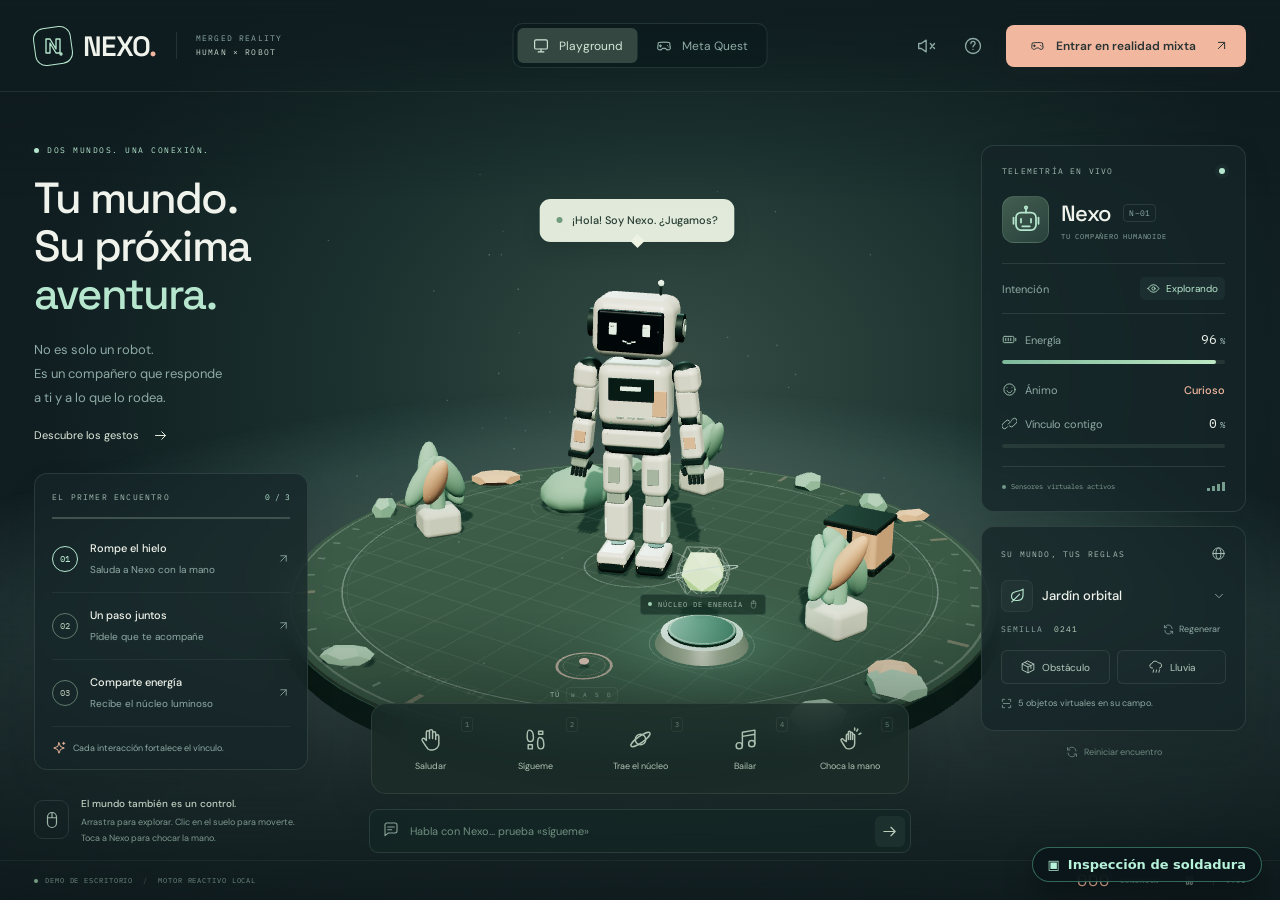
==== commit ccfc522b: "Inspección de soldadura YOLO en el navegador + servidor de vista previa - App estática en inspeccion" ====
--- a/index.html
+++ b/index.html
@@ -4552,5 +4552,37 @@
         <button onclick="location.reload()">Volver a intentar</button>
       </div>
     </div>
+    <a class="nexo-inspect-link" href="./inspeccion/" title="Inspección de soldadura de PCB con IA">
+      <span aria-hidden="true">▣</span> Inspección de soldadura
+    </a>
+    <style>
+      .nexo-inspect-link {
+        position: fixed;
+        right: 18px;
+        bottom: 18px;
+        z-index: 2147483000;
+        display: inline-flex;
+        align-items: center;
+        gap: 8px;
+        padding: 10px 15px;
+        border-radius: 999px;
+        background: rgba(10, 22, 25, 0.86);
+        border: 1px solid rgba(111, 227, 182, 0.4);
+        color: #b7f2da;
+        font: 600 13px/1 'Inter', system-ui, sans-serif;
+        text-decoration: none;
+        backdrop-filter: blur(10px);
+        box-shadow: 0 12px 28px rgba(0, 0, 0, 0.35);
+        transition: transform 0.15s ease, border-color 0.15s ease;
+      }
+      .nexo-inspect-link:hover {
+        transform: translateY(-2px);
+        border-color: #6fe3b6;
+        text-decoration: none;
+      }
+      @media (max-width: 560px) {
+        .nexo-inspect-link { right: 12px; bottom: 12px; padding: 9px 12px; font-size: 12px; }
+      }
+    </style>
   </body>
 </html>
